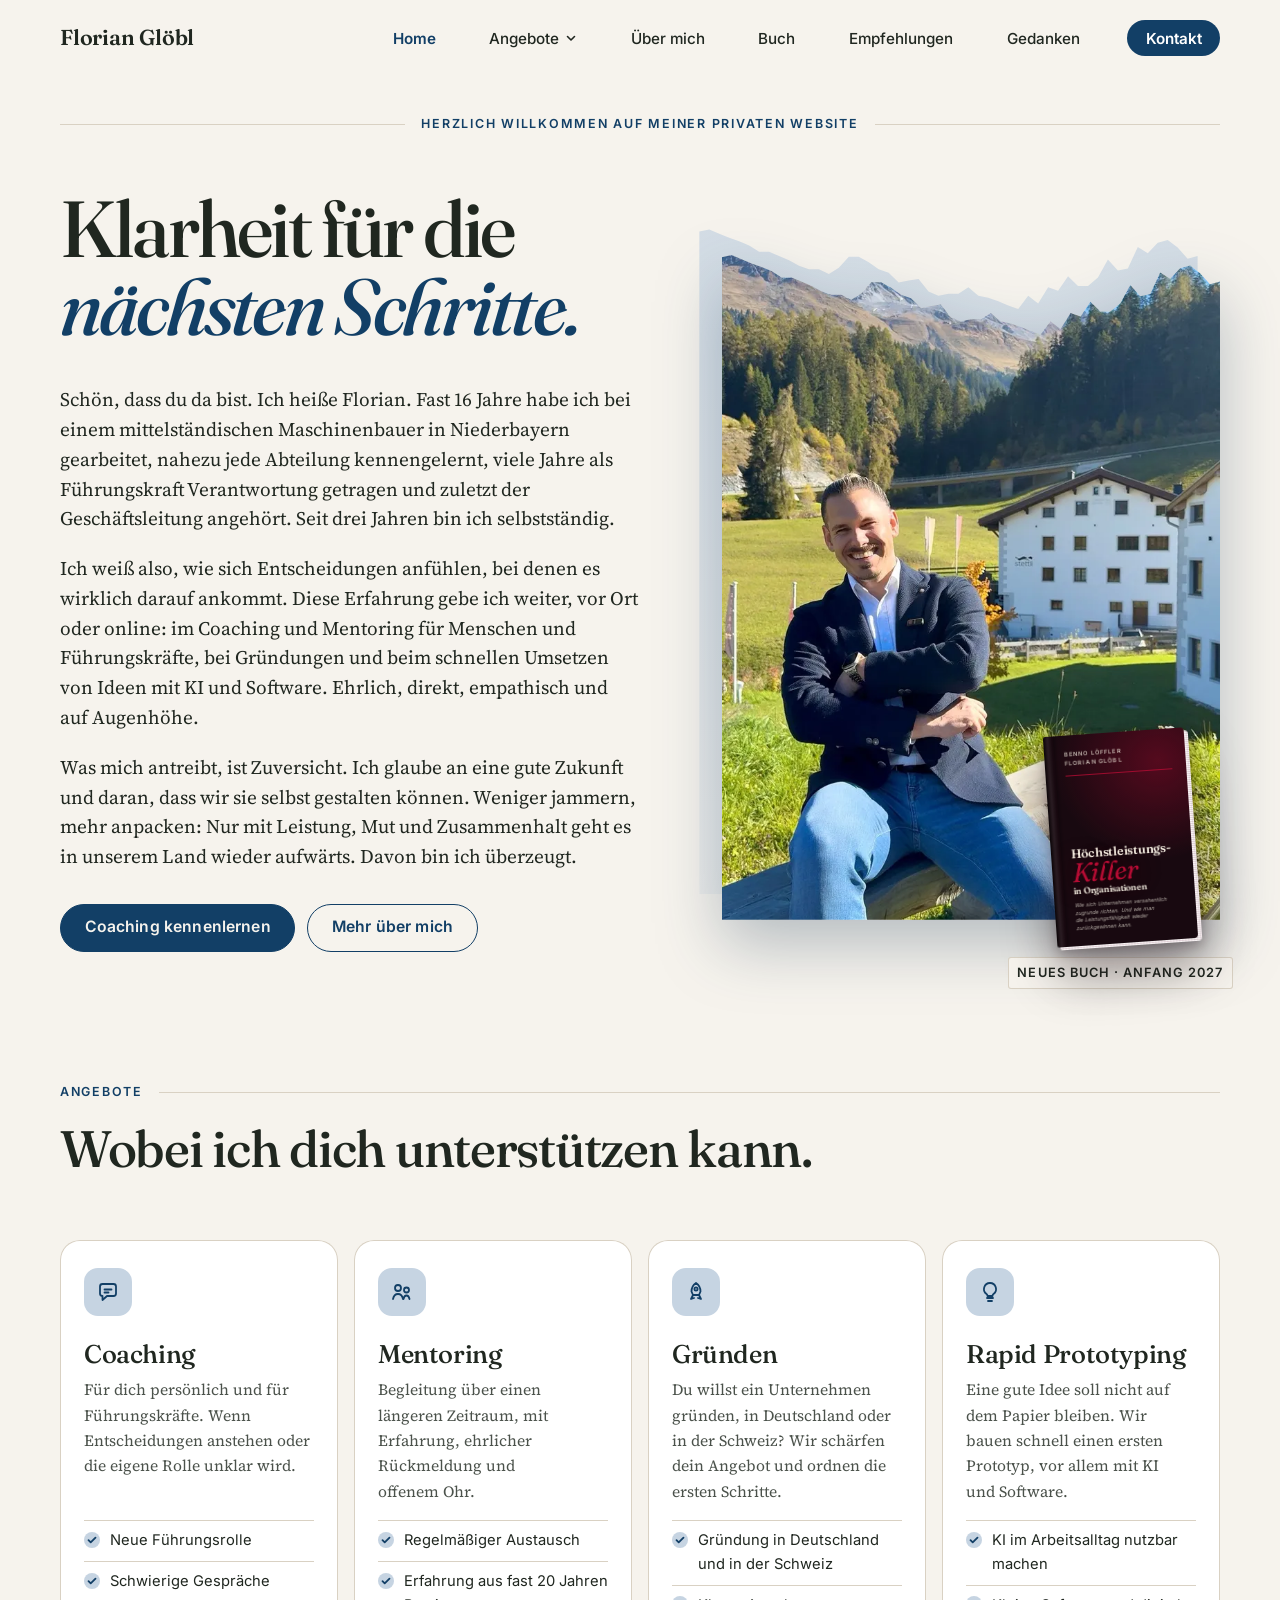
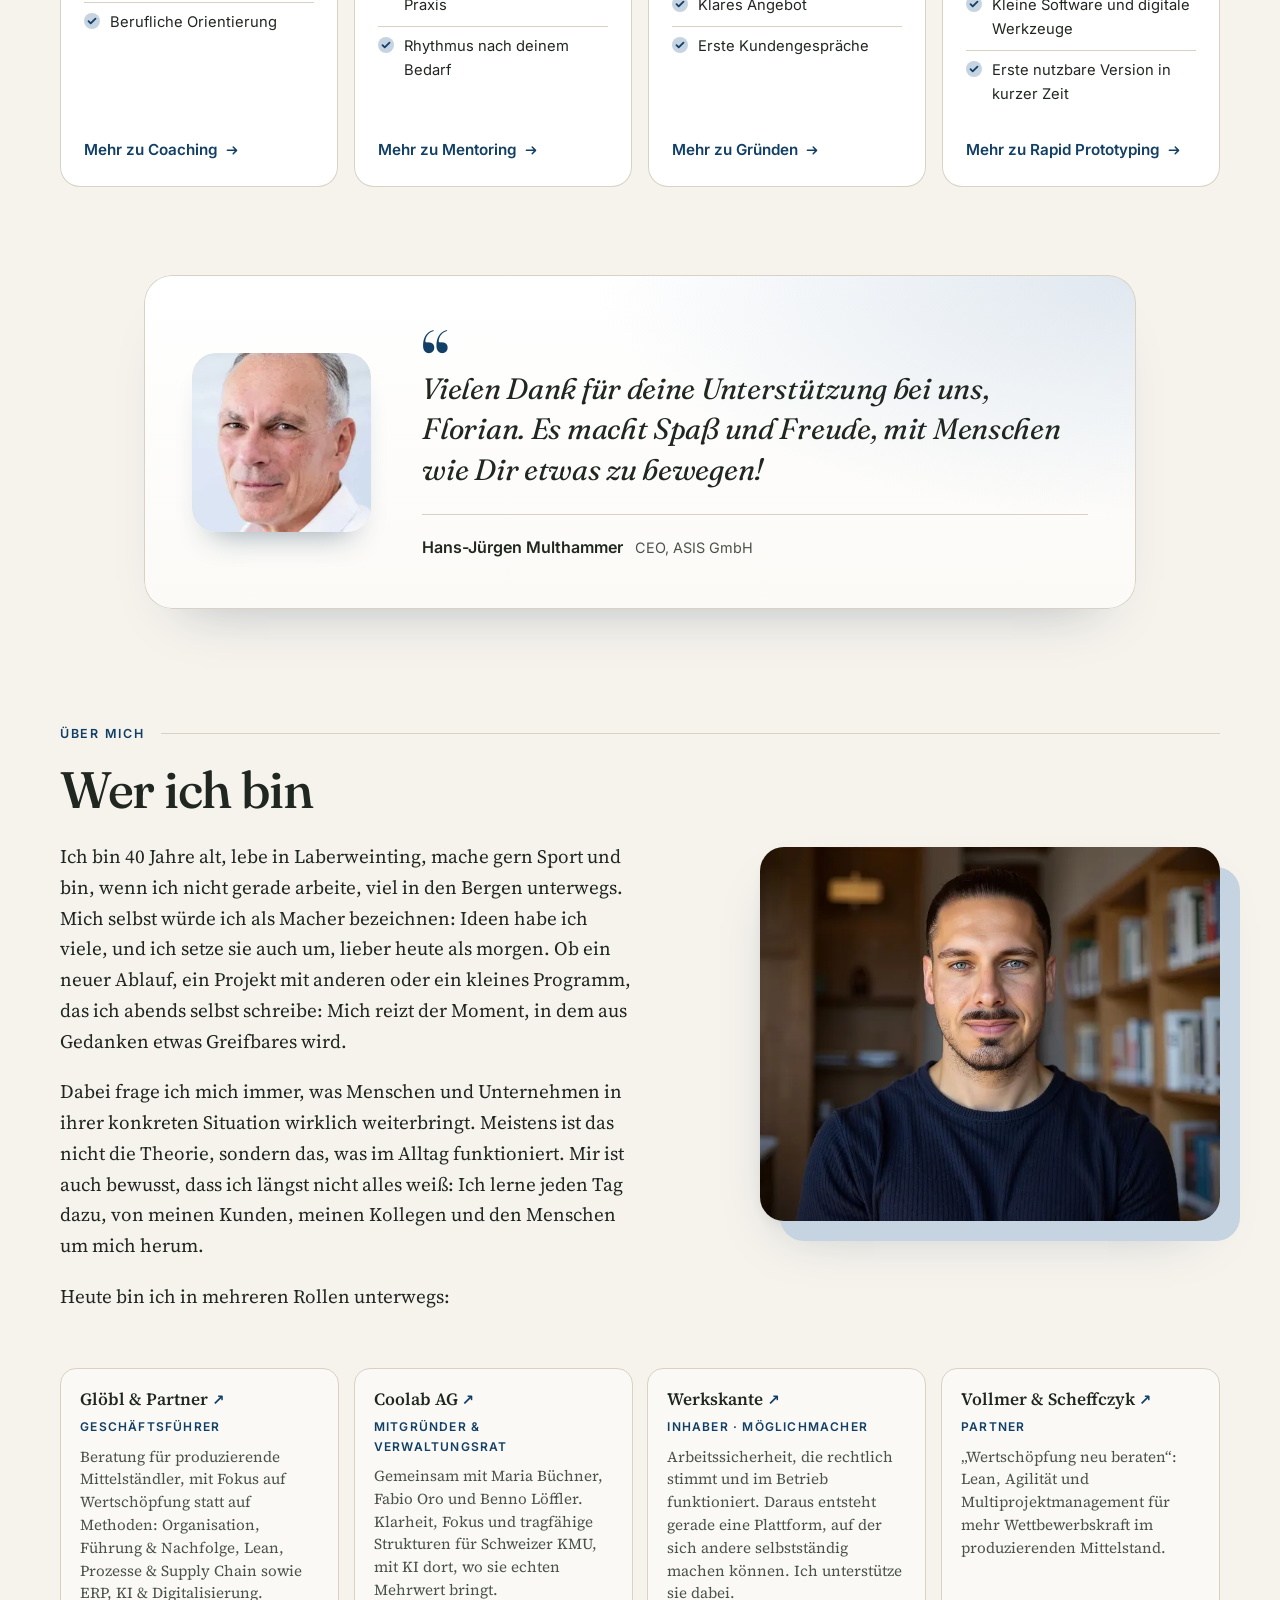
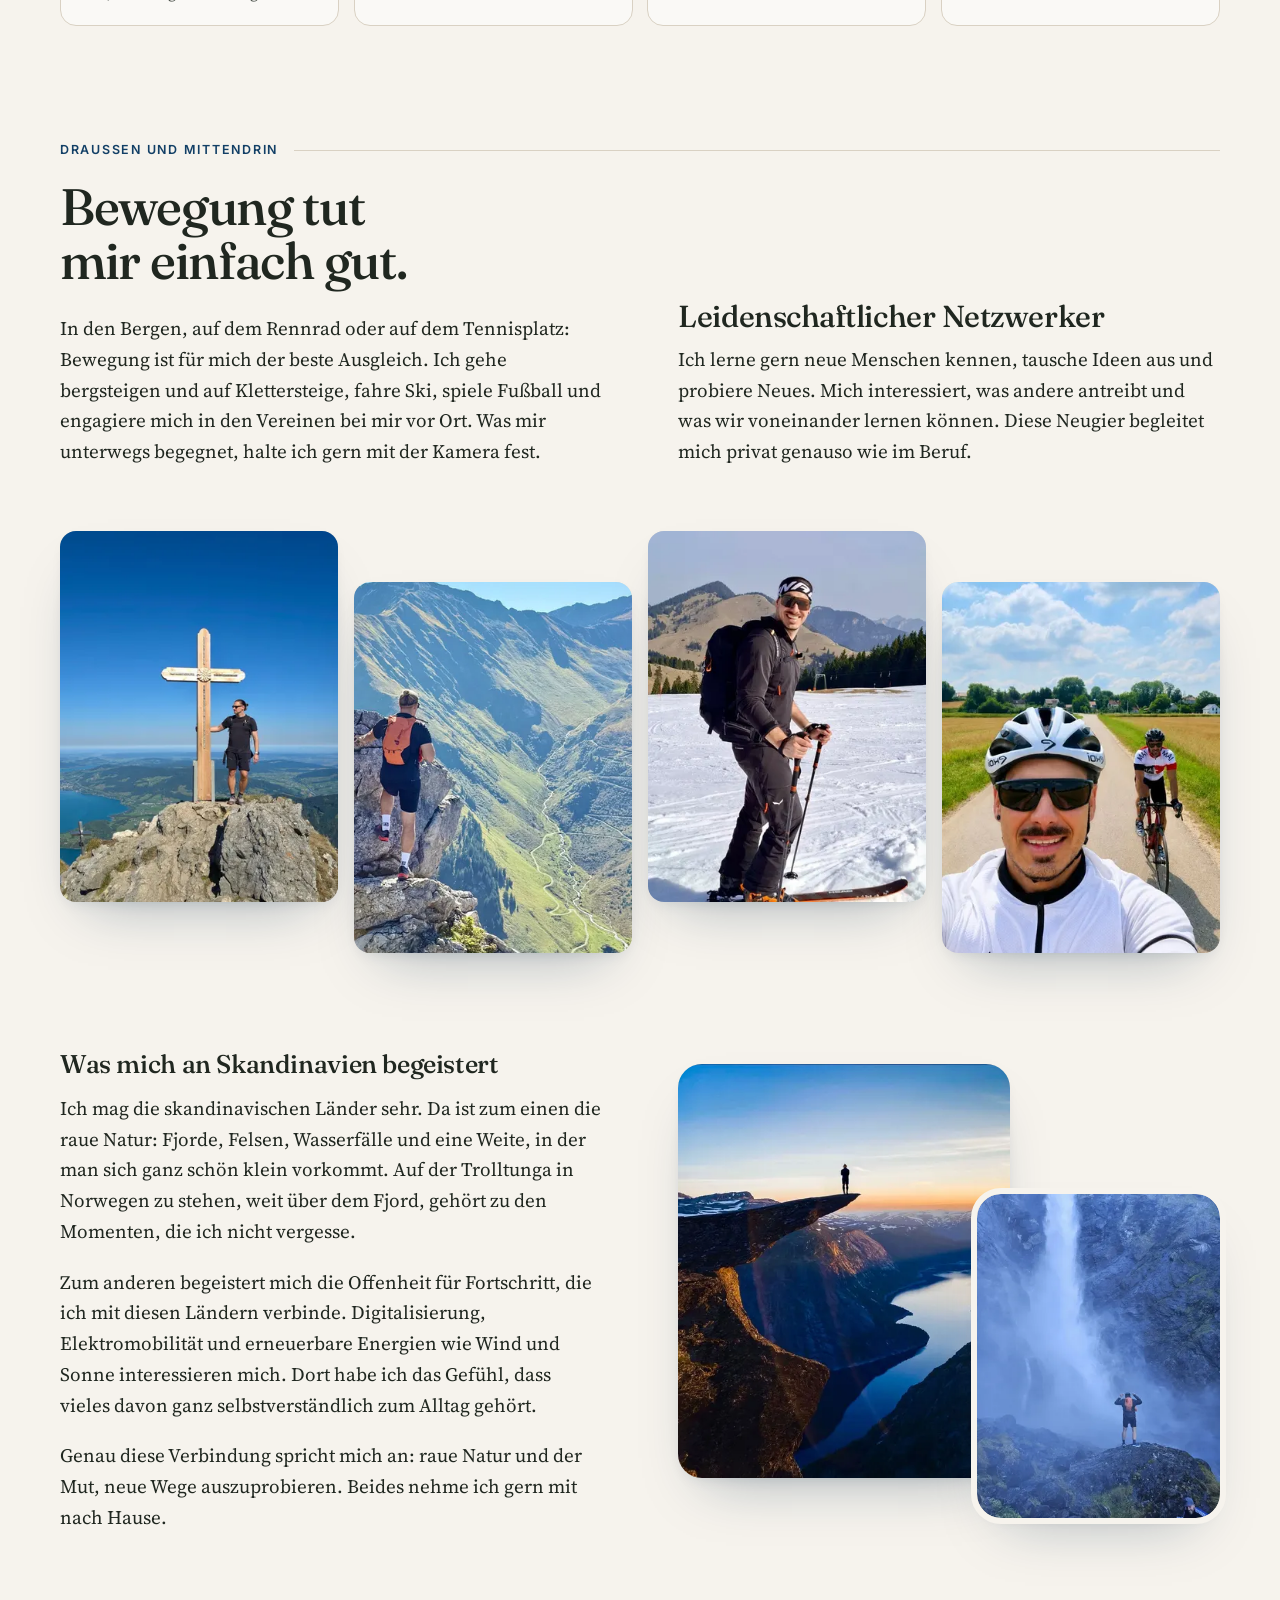
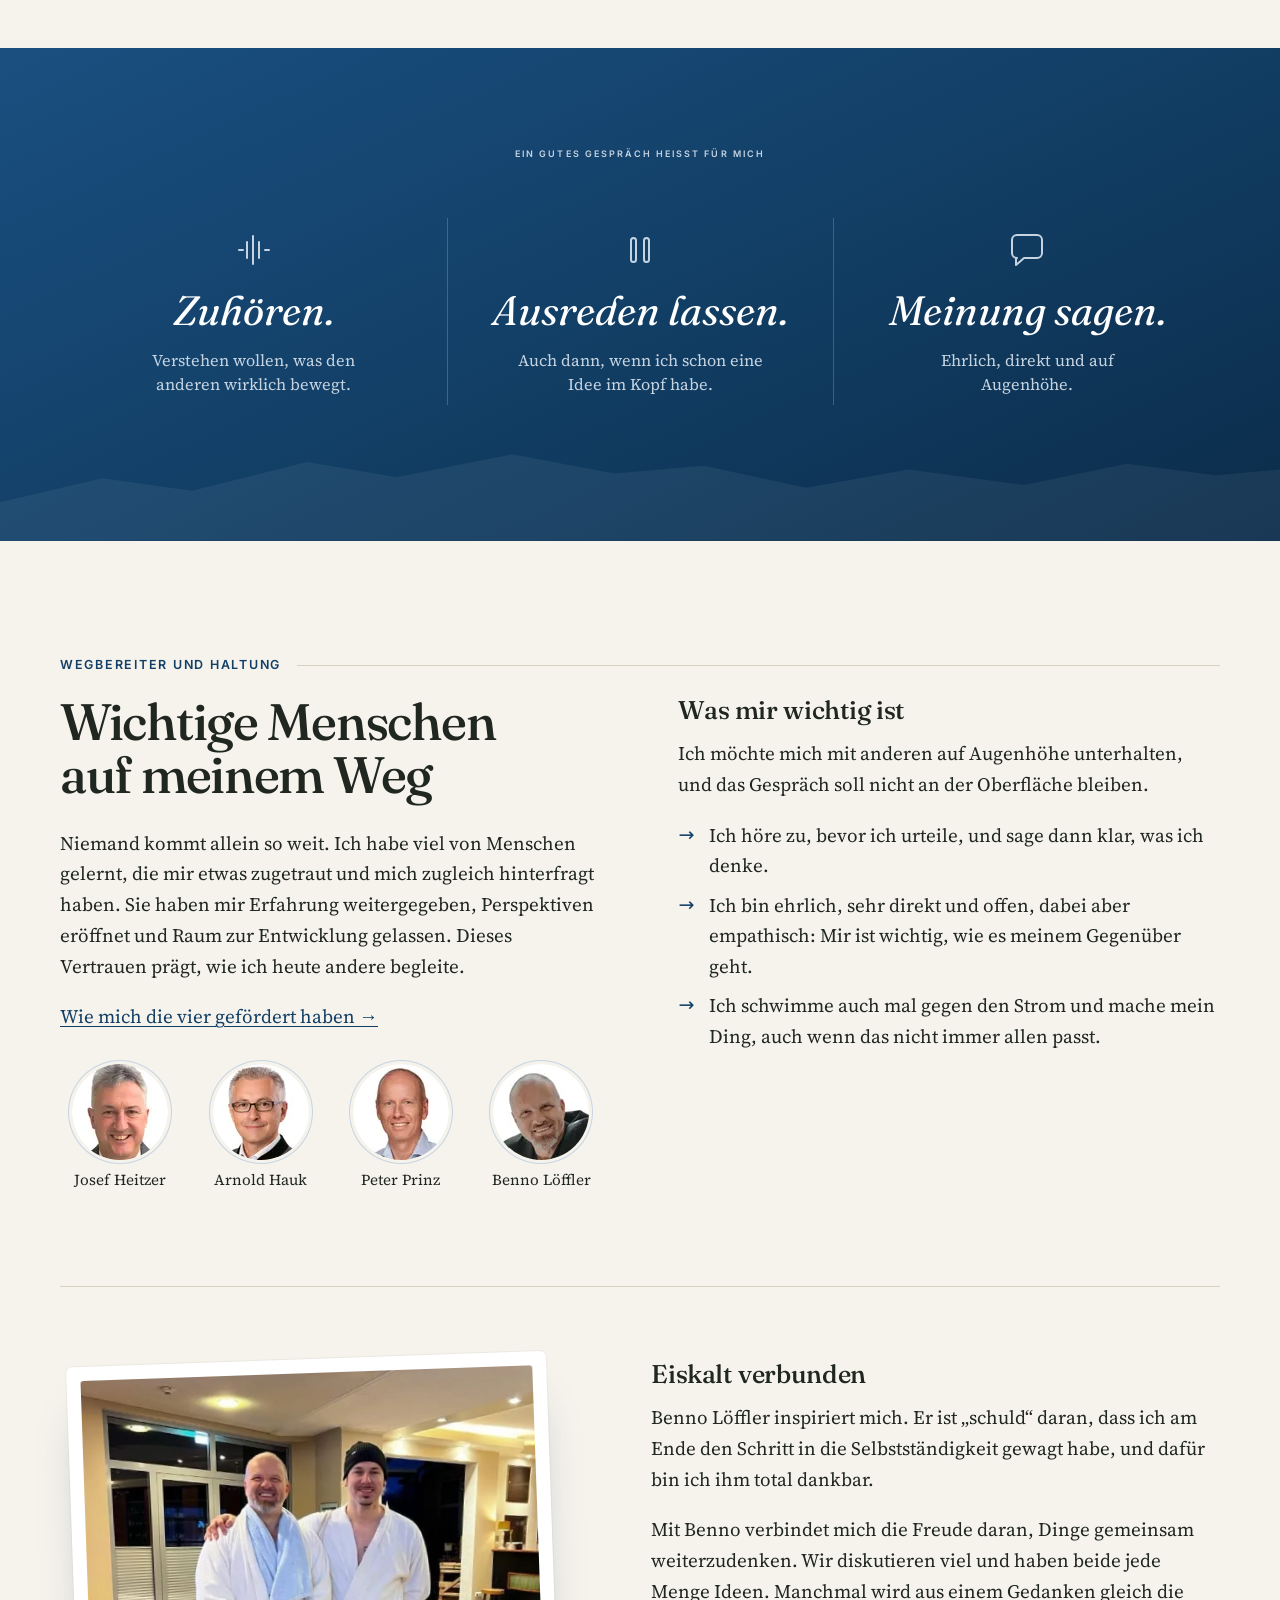
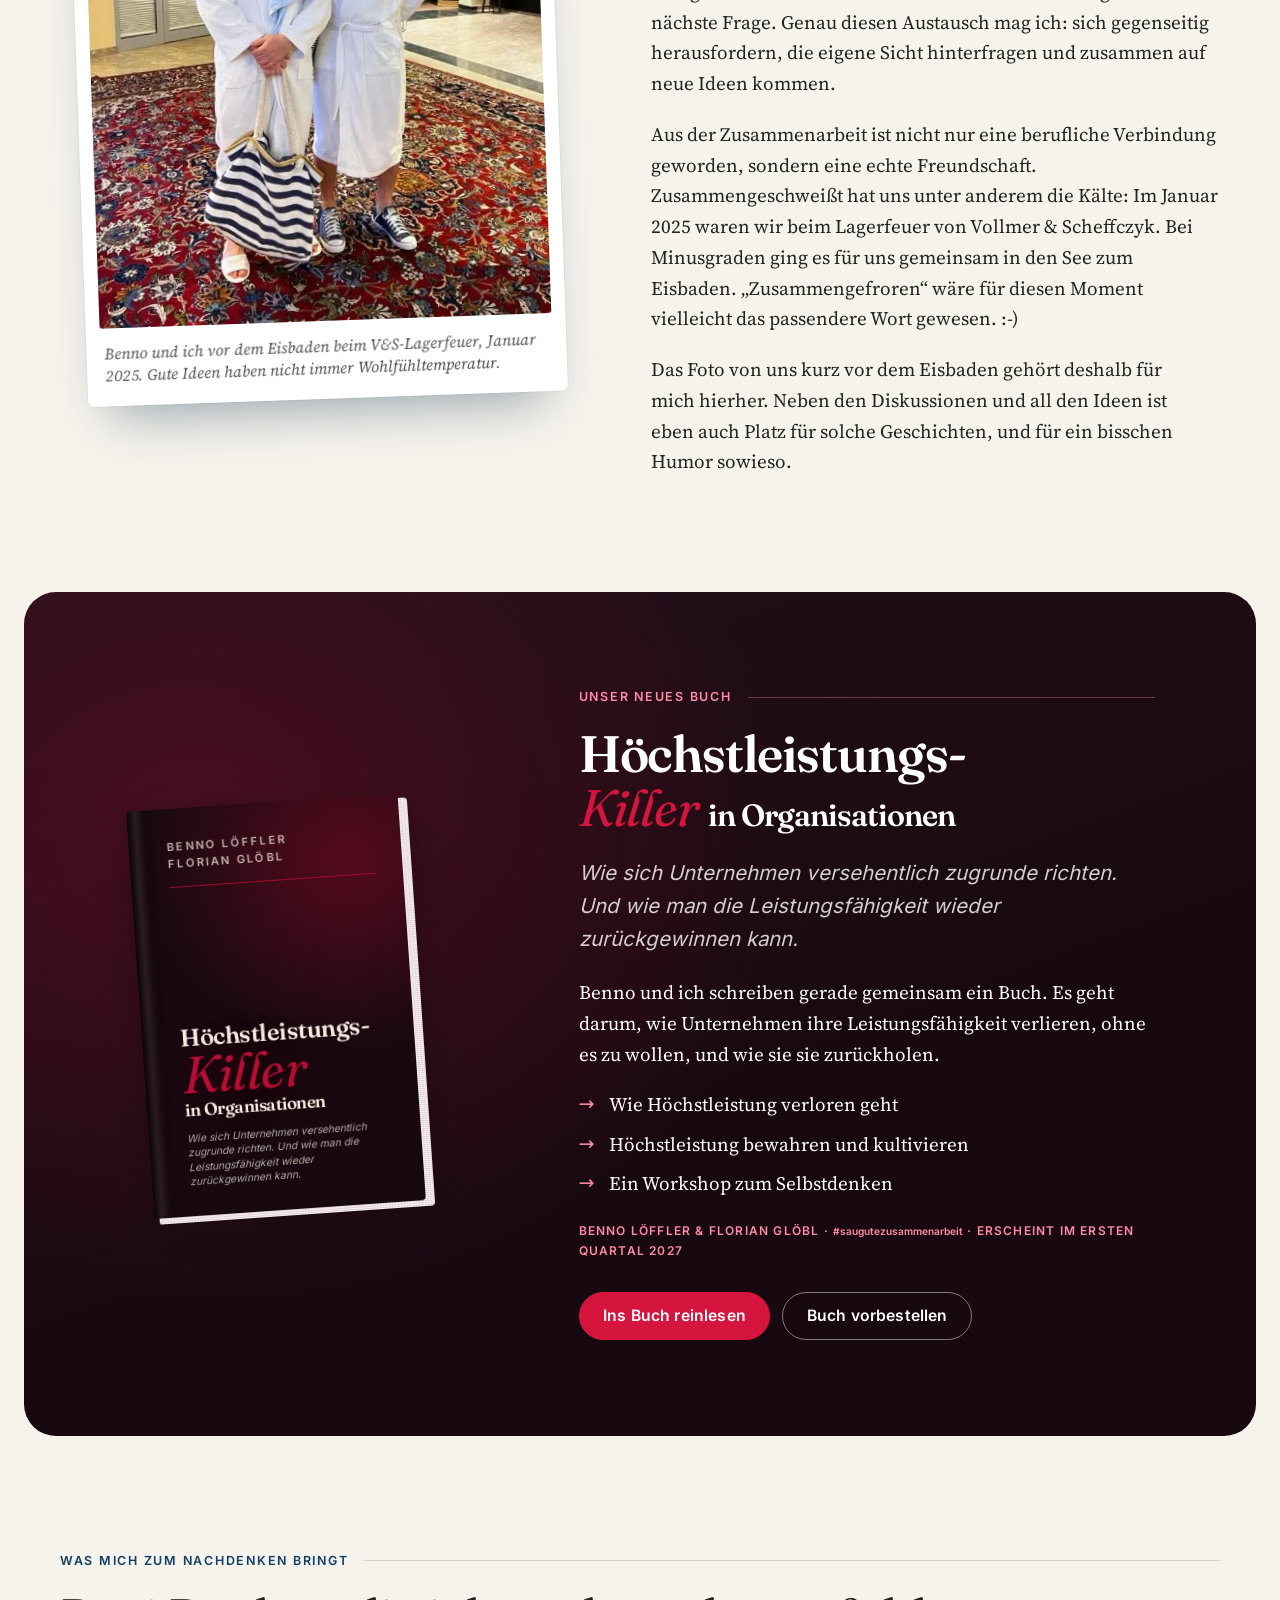
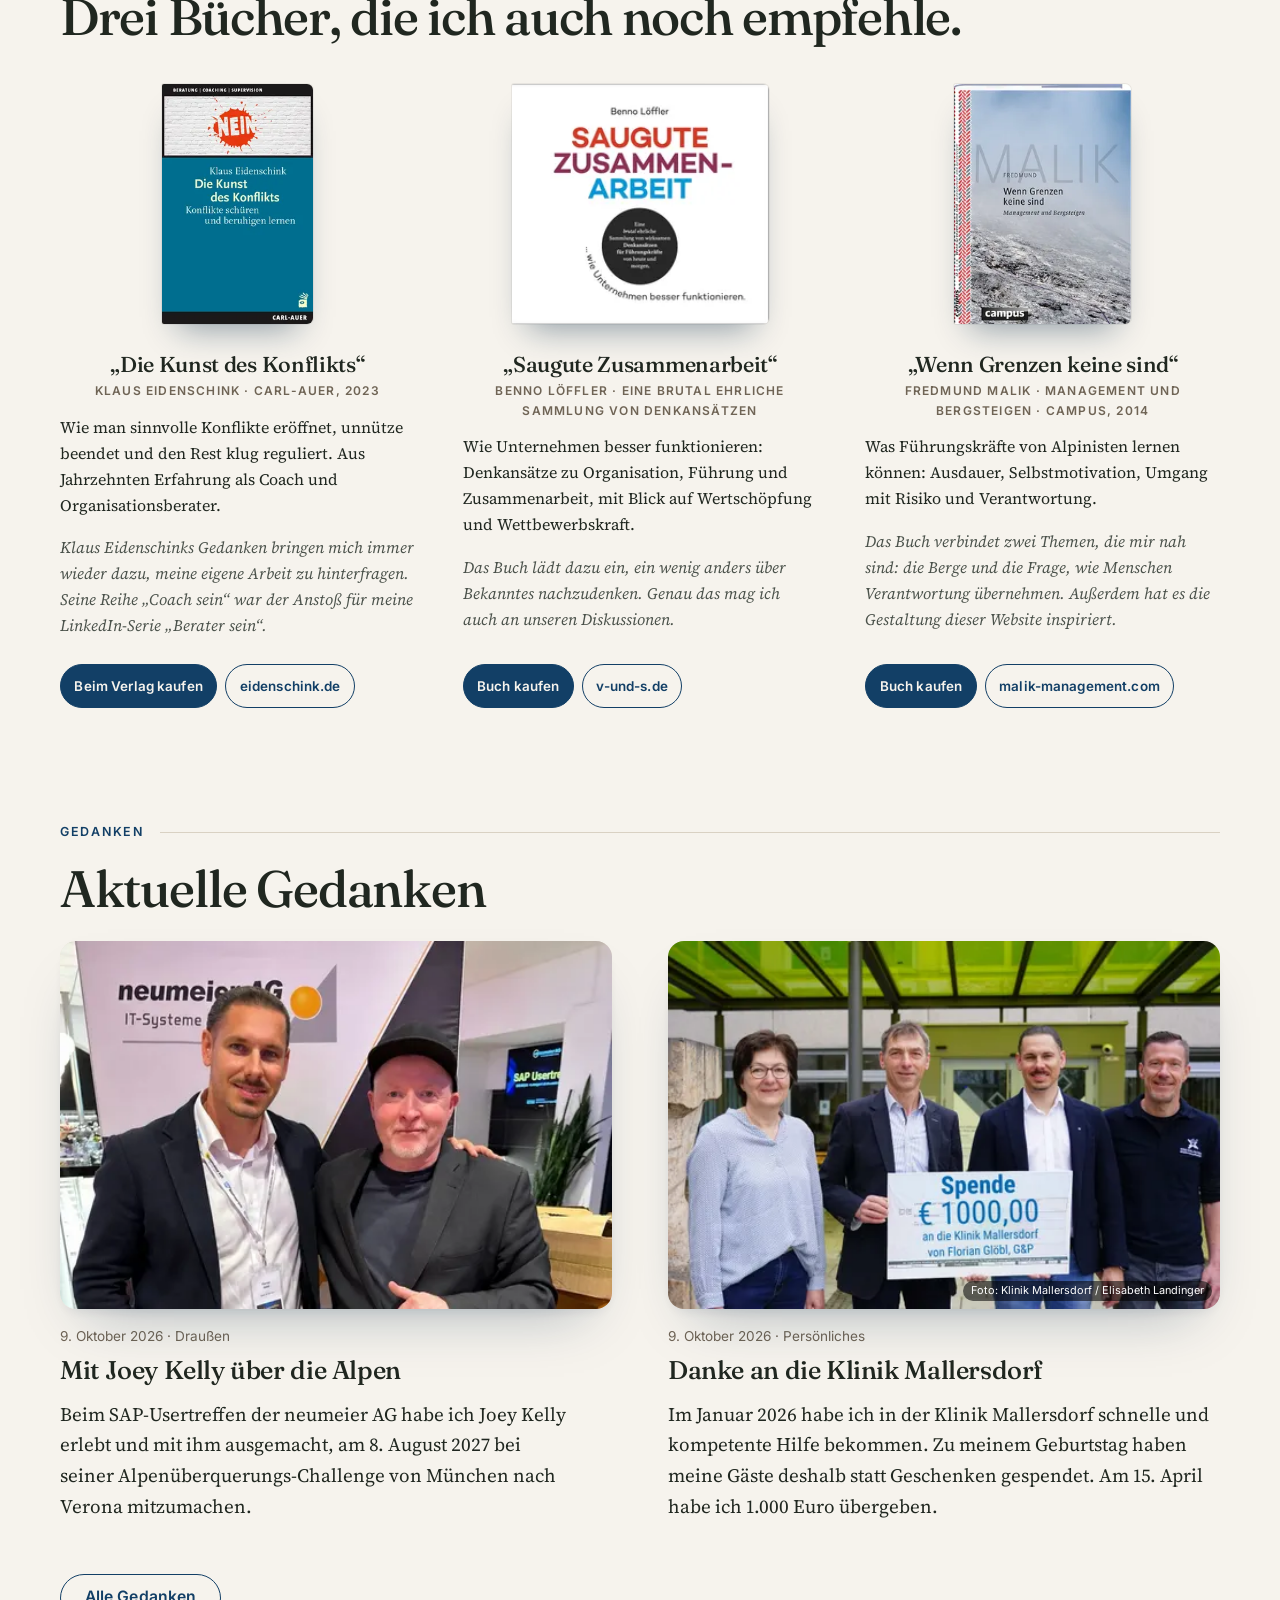
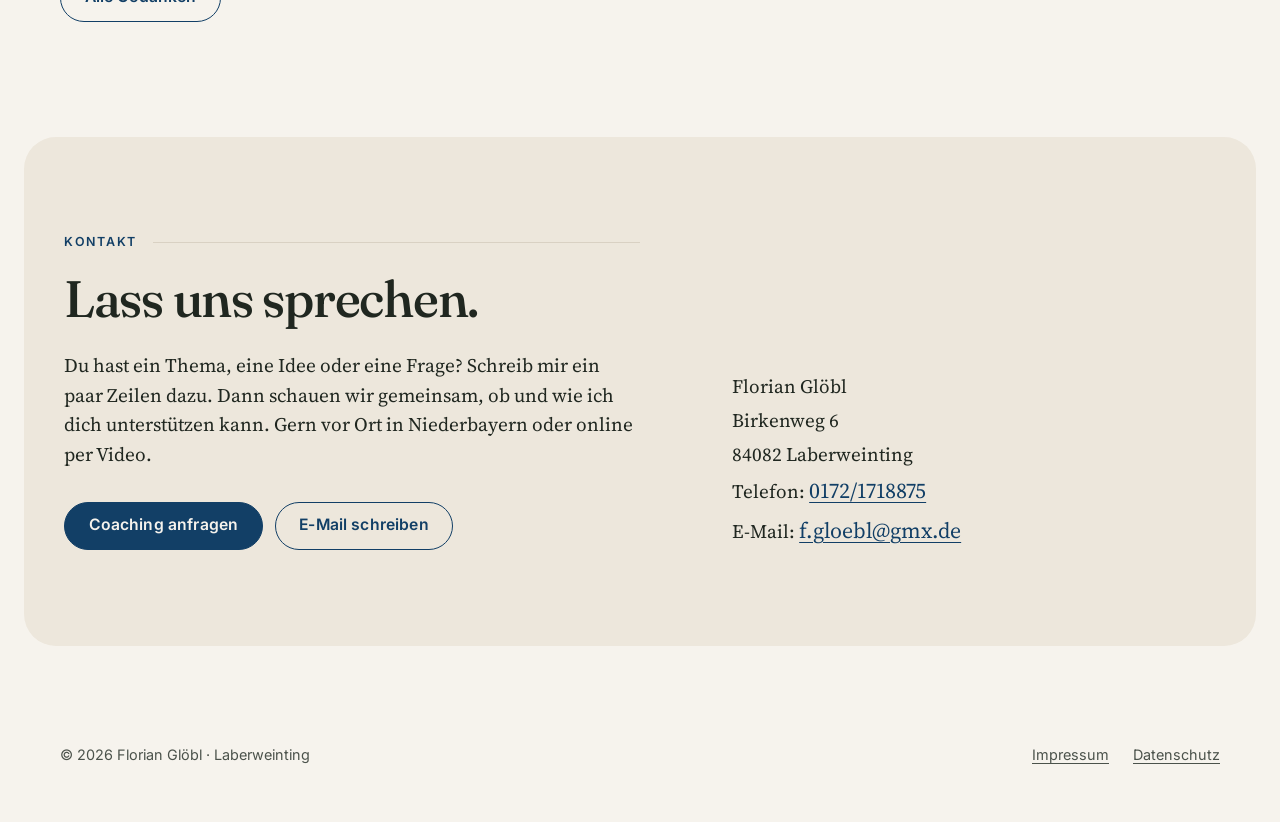
==== index.html @ 4e216b98 "Website-Build 585d695" ====
<!DOCTYPE html><html lang="de"><head><meta charset="utf-8"><meta name="viewport" content="width=device-width, initial-scale=1"><title>Florian Glöbl · Coaching, Mentoring und Gründen in Niederbayern und online</title><meta name="description" content="Coaching und Führungskräftecoaching, Mentoring und Unterstützung beim Gründen, in Niederbayern und online. Florian Glöbl aus Laberweinting: fast 16 Jahre Erfahrung im Mittelstand, ehrlich, direkt und auf Augenhöhe."><link rel="canonical" href="https://floriangloebl.de/"><meta name="robots" content="index, follow"><meta name="theme-color" content="#f6f3ed"><link rel="icon" href="/favicon.svg" type="image/svg+xml"><link rel="sitemap" href="/sitemap-index.xml"><meta property="og:type" content="website"><meta property="og:locale" content="de_DE"><meta property="og:site_name" content="Florian Glöbl"><meta property="og:title" content="Florian Glöbl · Coaching, Mentoring und Gründen in Niederbayern und online"><meta property="og:description" content="Coaching und Führungskräftecoaching, Mentoring und Unterstützung beim Gründen, in Niederbayern und online. Florian Glöbl aus Laberweinting: fast 16 Jahre Erfahrung im Mittelstand, ehrlich, direkt und auf Augenhöhe."><meta property="og:url" content="https://floriangloebl.de/"><meta property="og:image" content="https://floriangloebl.de/og.jpg"><meta property="og:image:alt" content="Florian Glöbl · Coaching, Mentoring und Gründen in Niederbayern und online"><meta name="twitter:card" content="summary_large_image"><meta name="twitter:title" content="Florian Glöbl · Coaching, Mentoring und Gründen in Niederbayern und online"><meta name="twitter:description" content="Coaching und Führungskräftecoaching, Mentoring und Unterstützung beim Gründen, in Niederbayern und online. Florian Glöbl aus Laberweinting: fast 16 Jahre Erfahrung im Mittelstand, ehrlich, direkt und auf Augenhöhe."><meta name="twitter:image" content="https://floriangloebl.de/og.jpg"><meta name="author" content="Florian Glöbl"><script type="application/ld+json">{"@context":"https://schema.org","@graph":[{"@type":"WebSite","@id":"https://floriangloebl.de/#website","url":"https://floriangloebl.de/","name":"Florian Glöbl","inLanguage":"de-DE","publisher":{"@id":"https://floriangloebl.de/#person"}},{"@type":"Person","@id":"https://floriangloebl.de/#person","name":"Florian Glöbl","url":"https://floriangloebl.de/","image":"https://floriangloebl.de/og.jpg","jobTitle":"Coach, Mentor und Berater","description":"Coaching und Führungskräftecoaching, Mentoring und Unterstützung beim Gründen, in Niederbayern und online. Florian Glöbl aus Laberweinting: fast 16 Jahre Erfahrung im Mittelstand, ehrlich, direkt und auf Augenhöhe.","email":"mailto:f.gloebl@gmx.de","address":{"@type":"PostalAddress","addressLocality":"Laberweinting","postalCode":"84082","addressRegion":"Bayern","addressCountry":"DE"},"knowsAbout":["Coaching","Führungskräftecoaching","Mentoring","Gründungsberatung","Organisationsentwicklung","Lean Management","ERP","Supply Chain"],"worksFor":[{"@type":"Organization","name":"Glöbl & Partner","url":"https://www.g-u-p.de/"},{"@type":"Organization","name":"Coolab AG","url":"https://coolab.ch/"},{"@type":"Organization","name":"Werkskante","url":"https://www.werkskante.de/"}],"sameAs":["https://www.linkedin.com/in/florian-gl%C3%B6bl-825a6a19b/","https://www.g-u-p.de/team","https://hoechstleistungskiller.v-und-s.de/"]}]}</script><script>document.documentElement.classList.add('js');</script><link rel="stylesheet" href="/_astro/Base.BvFQ4pBW.css"></head><body><a class="skip-link" href="#inhalt">Zum Inhalt springen</a><header class="site-header"><div class="wrap"><a class="brand" href="/">Florian Glöbl</a><button class="nav-toggle" type="button" aria-expanded="false" aria-controls="hauptmenue"><span class="bars" aria-hidden="true"></span> Menü</button><nav class="nav" id="hauptmenue" aria-label="Hauptmenü"><ul class="nav-list"><li><a href="/" aria-current="page">Home</a></li><li class="nav-drop"><button class="nav-drop__btn" type="button" aria-expanded="false" aria-controls="angebote-menue">Angebote<svg viewBox="0 0 12 12" aria-hidden="true"><path d="M2.5 4.5 6 8l3.5-3.5"></path></svg></button><div class="nav-drop__panel" id="angebote-menue"><ul><li><a href="/coaching/"><span class="nav-drop__icon"><svg viewBox="0 0 24 24" aria-hidden="true"><path d="M4 6.5A2.5 2.5 0 0 1 6.5 4h11A2.5 2.5 0 0 1 20 6.5v7a2.5 2.5 0 0 1-2.5 2.5H11l-4.5 4v-4h0A2.5 2.5 0 0 1 4 13.5z"/><path d="M8.5 9.5h7M8.5 12.5h4"/></svg></span><span><strong>Coaching</strong><small>Für dich und für Führungskräfte</small></span></a></li><li><a href="/mentoring/"><span class="nav-drop__icon"><svg viewBox="0 0 24 24" aria-hidden="true"><circle cx="8" cy="8" r="3"/><circle cx="16.5" cy="10" r="2.5"/><path d="M3 19c.6-3 2.6-5 5-5s4.4 2 5 5M13.5 19c.4-2 1.6-3.5 3-3.5s2.6 1.5 3 3.5"/></svg></span><span><strong>Mentoring</strong><small>Begleitung über längere Zeit</small></span></a></li><li><a href="/gruenden/"><span class="nav-drop__icon"><svg viewBox="0 0 24 24" aria-hidden="true"><path d="M12 3c3 2 4.5 5 4.5 8.5L15 15H9l-1.5-3.5C7.5 8 9 5 12 3z"/><circle cx="12" cy="9" r="1.6"/><path d="M9 15l-2 4 3-1M15 15l2 4-3-1"/></svg></span><span><strong>Gründen</strong><small>In Deutschland und der Schweiz</small></span></a></li><li><a href="/rapid-prototyping/"><span class="nav-drop__icon"><svg viewBox="0 0 24 24" aria-hidden="true"><path d="M9 18h6M10 21h4"/><path d="M12 3a6 6 0 0 0-3.5 10.9c.6.5 1 1.2 1 2.1h5c0-.9.4-1.6 1-2.1A6 6 0 0 0 12 3z"/></svg></span><span><strong>Rapid Prototyping</strong><small>Schnell zum Prototyp mit KI</small></span></a></li></ul></div></li><li><a href="/#ueber-mich">Über mich</a></li><li><a href="/#buch">Buch</a></li><li><a href="/#nachdenken">Empfehlungen</a></li><li><a href="/gedanken/">Gedanken</a></li><li class="nav-cta-item"><a class="nav-cta" href="/#kontakt">Kontakt</a></li></ul></nav></div></header><main id="inhalt"><section class="hero" aria-labelledby="hallo"><div class="wrap"><p class="kicker hero-welcome">Herzlich willkommen auf meiner privaten Website</p><div><h1 id="hallo">Klarheit für die <em>nächsten Schritte.</em></h1><p class="lead">Schön, dass du da bist. Ich heiße Florian. Fast 16 Jahre habe ich bei einem mittelständischen Maschinenbauer in Niederbayern gearbeitet, nahezu jede Abteilung kennengelernt, viele Jahre als Führungskraft Verantwortung getragen und zuletzt der Geschäftsleitung angehört. Seit drei Jahren bin ich selbstständig.</p><p class="lead">Ich weiß also, wie sich Entscheidungen anfühlen, bei denen es wirklich darauf ankommt. Diese Erfahrung gebe ich weiter, vor Ort oder online: im Coaching und Mentoring für Menschen und Führungskräfte, bei Gründungen und beim schnellen Umsetzen von Ideen mit KI und Software. Ehrlich, direkt, empathisch und auf Augenhöhe.</p><p class="lead">Was mich antreibt, ist Zuversicht. Ich glaube an eine gute Zukunft und daran, dass wir sie selbst gestalten können. Weniger jammern, mehr anpacken: Nur mit Leistung, Mut und Zusammenhalt geht es in unserem Land wieder aufwärts. Davon bin ich überzeugt.</p><div class="actions"><a class="btn btn--primary" href="#coaching">Coaching kennenlernen</a><a class="btn btn--ghost" href="#ueber-mich">Mehr über mich</a></div></div><div class="hero__media"><figure class="photo"><picture><source srcset="/_astro/hero-berge.CXlVQoIy_2101aE.webp 480w, /_astro/hero-berge.CXlVQoIy_1P2aqX.webp 720w, /_astro/hero-berge.CXlVQoIy_Z1m7oJ5.webp 960w" type="image/webp" sizes="(max-width: 760px) 100vw, 46vw"><img src="/_astro/hero-berge.CXlVQoIy_ZzcgtO.jpg" srcset="/_astro/hero-berge.CXlVQoIy_20Nk8y.jpg 480w, /_astro/hero-berge.CXlVQoIy_1J5NmU.jpg 720w, /_astro/hero-berge.CXlVQoIy_Z1s3KN8.jpg 960w" alt="Florian Glöbl sitzt lachend auf einer Holzbank auf einer Bergwiese, dahinter ein weißes Haus, Nadelwald und Berggipfel." sizes="(max-width: 760px) 100vw, 46vw" loading="eager" fetchpriority="high" decoding="sync" style="object-position: 50% 40%" width="1206" height="1688"></picture></figure><a class="hero-book" href="https://hoechstleistungskiller.v-und-s.de/" rel="noopener" aria-label="Zur Website des Buchs Höchstleistungs-Killer"><div class="book" aria-hidden="true"><div class="book__cover"><p class="book__authors">Benno Löffler<br>Florian Glöbl</p><p class="book__title">Höchstleistungs-<em>Killer</em><span>in Organisationen</span></p><p class="book__sub">Wie sich Unternehmen versehentlich zugrunde richten. Und wie man die Leistungsfähigkeit wieder zurückgewinnen kann.</p></div></div><span class="hero-book__label">Neues Buch · Anfang 2027</span></a></div></div></section><section class="section" id="coaching" aria-labelledby="angebote"><div class="wrap"><p class="kicker">Angebote</p><div class="offers-intro" data-reveal><h2 id="angebote">Wobei ich dich unterstützen kann.</h2></div><div class="offer-cards offer-cards--v2"><article class="offer-card" data-reveal><span class="offer-icon"><svg viewBox="0 0 24 24" aria-hidden="true"><path d="M4 6.5A2.5 2.5 0 0 1 6.5 4h11A2.5 2.5 0 0 1 20 6.5v7a2.5 2.5 0 0 1-2.5 2.5H11l-4.5 4v-4h0A2.5 2.5 0 0 1 4 13.5z"/><path d="M8.5 9.5h7M8.5 12.5h4"/></svg></span><h3>Coaching</h3><p>Für dich persönlich und für Führungskräfte. Wenn Entscheidungen anstehen oder die eigene Rolle unklar wird.</p><ul><li>Neue Führungsrolle</li><li>Schwierige Gespräche</li><li>Berufliche Orientierung</li></ul><a class="offer-link" href="/coaching/">Mehr zu Coaching <svg viewBox="0 0 20 20" aria-hidden="true"><path d="M4 10h11m-4-4 4 4-4 4"></path></svg></a></article><article class="offer-card" data-reveal><span class="offer-icon"><svg viewBox="0 0 24 24" aria-hidden="true"><circle cx="8" cy="8" r="3"/><circle cx="16.5" cy="10" r="2.5"/><path d="M3 19c.6-3 2.6-5 5-5s4.4 2 5 5M13.5 19c.4-2 1.6-3.5 3-3.5s2.6 1.5 3 3.5"/></svg></span><h3>Mentoring</h3><p>Begleitung über einen längeren Zeitraum, mit Erfahrung, ehrlicher Rückmeldung und offenem Ohr.</p><ul><li>Regelmäßiger Austausch</li><li>Erfahrung aus fast 20 Jahren Praxis</li><li>Rhythmus nach deinem Bedarf</li></ul><a class="offer-link" href="/mentoring/">Mehr zu Mentoring <svg viewBox="0 0 20 20" aria-hidden="true"><path d="M4 10h11m-4-4 4 4-4 4"></path></svg></a></article><article class="offer-card" id="weitere-angebote" data-reveal><span class="offer-icon"><svg viewBox="0 0 24 24" aria-hidden="true"><path d="M12 3c3 2 4.5 5 4.5 8.5L15 15H9l-1.5-3.5C7.5 8 9 5 12 3z"/><circle cx="12" cy="9" r="1.6"/><path d="M9 15l-2 4 3-1M15 15l2 4-3-1"/></svg></span><h3>Gründen</h3><p>Du willst ein Unternehmen gründen, in Deutschland oder in der Schweiz? Wir schärfen dein Angebot und ordnen die ersten Schritte.</p><ul><li>Gründung in Deutschland und in der Schweiz</li><li>Klares Angebot</li><li>Erste Kundengespräche</li></ul><a class="offer-link" href="/gruenden/">Mehr zu Gründen <svg viewBox="0 0 20 20" aria-hidden="true"><path d="M4 10h11m-4-4 4 4-4 4"></path></svg></a></article><article class="offer-card" data-reveal><span class="offer-icon"><svg viewBox="0 0 24 24" aria-hidden="true"><path d="M9 18h6M10 21h4"/><path d="M12 3a6 6 0 0 0-3.5 10.9c.6.5 1 1.2 1 2.1h5c0-.9.4-1.6 1-2.1A6 6 0 0 0 12 3z"/></svg></span><h3>Rapid Prototyping</h3><p>Eine gute Idee soll nicht auf dem Papier bleiben. Wir bauen schnell einen ersten Prototyp, vor allem mit KI und Software.</p><ul><li>KI im Arbeitsalltag nutzbar machen</li><li>Kleine Software und digitale Werkzeuge</li><li>Erste nutzbare Version in kurzer Zeit</li></ul><a class="offer-link" href="/rapid-prototyping/">Mehr zu Rapid Prototyping <svg viewBox="0 0 20 20" aria-hidden="true"><path d="M4 10h11m-4-4 4 4-4 4"></path></svg></a></article></div><figure class="testimonial" data-reveal><figure class="photo testimonial__avatar"><picture><source srcset="/_astro/kunde-multhammer.BR6jZ4Md_Z1G5JLD.webp 160w, /_astro/kunde-multhammer.BR6jZ4Md_qW8ER.webp 240w, /_astro/kunde-multhammer.BR6jZ4Md_Zn9df3.webp 400w" type="image/webp" sizes="(max-width: 700px) 120px, 200px"><img src="/_astro/kunde-multhammer.BR6jZ4Md_Z26Rz8A.jpg" srcset="/_astro/kunde-multhammer.BR6jZ4Md_Pq56M.jpg 160w, /_astro/kunde-multhammer.BR6jZ4Md_Z26IafD.jpg 240w, /_astro/kunde-multhammer.BR6jZ4Md_29mBDn.jpg 400w" alt="Porträt von Hans-Jürgen Multhammer" sizes="(max-width: 700px) 120px, 200px" loading="lazy" fetchpriority="auto" decoding="async" style="object-position: 50% 40%" width="640" height="640"></picture></figure><div><span class="testimonial__mark" aria-hidden="true">“</span><blockquote><p>Vielen Dank für deine Unterstützung bei uns, Florian. Es macht Spaß und Freude, mit Menschen wie Dir etwas zu bewegen!</p></blockquote><figcaption><strong>Hans-Jürgen Multhammer</strong><span>CEO, ASIS GmbH</span></figcaption></div></figure></div></section><section class="section" id="ueber-mich" aria-labelledby="mein-weg"><div class="wrap"><p class="kicker">Über mich</p><h2 id="mein-weg" class="section-title">Wer ich bin</h2><div class="split"><div class="prose"><p>Ich bin 40 Jahre alt, lebe in Laberweinting, mache gern Sport und bin, wenn ich nicht gerade arbeite, viel in den Bergen unterwegs. Mich selbst würde ich als Macher bezeichnen: Ideen habe ich viele, und ich setze sie auch um, lieber heute als morgen. Ob ein neuer Ablauf, ein Projekt mit anderen oder ein kleines Programm, das ich abends selbst schreibe: Mich reizt der Moment, in dem aus Gedanken etwas Greifbares wird.</p><p>Dabei frage ich mich immer, was Menschen und Unternehmen in ihrer konkreten Situation wirklich weiterbringt. Meistens ist das nicht die Theorie, sondern das, was im Alltag funktioniert. Mir ist auch bewusst, dass ich längst nicht alles weiß: Ich lerne jeden Tag dazu, von meinen Kunden, meinen Kollegen und den Menschen um mich herum.</p><p>Heute bin ich in mehreren Rollen unterwegs:</p></div><figure class="photo"><picture><source srcset="/_astro/portrait.D3eM0Hh1_Z1LIGq0.webp 480w, /_astro/portrait.D3eM0Hh1_ZUmsIR.webp 720w, /_astro/portrait.D3eM0Hh1_WDJdz.webp 960w, /_astro/portrait.D3eM0Hh1_m93Ye.webp 1280w, /_astro/portrait.D3eM0Hh1_Z12oahD.webp 1600w" type="image/webp" sizes="(max-width: 760px) 100vw, 40vw"><img src="/_astro/portrait.D3eM0Hh1_Zn2MUf.jpg" srcset="/_astro/portrait.D3eM0Hh1_29Jnsc.jpg 480w, /_astro/portrait.D3eM0Hh1_Z245wEB.jpg 720w, /_astro/portrait.D3eM0Hh1_Zb4jHa.jpg 960w, /_astro/portrait.D3eM0Hh1_lWmW8.jpg 1280w, /_astro/portrait.D3eM0Hh1_Z12zQjJ.jpg 1600w" alt="Portrait von Florian Glöbl in dunklem Pullover vor einem Bücherregal." sizes="(max-width: 760px) 100vw, 40vw" loading="lazy" fetchpriority="auto" decoding="async" style="object-position: 45% 30%" width="2048" height="1664"></picture></figure></div><ul class="roles roles--wide"><li><a href="https://www.g-u-p.de/" rel="noopener">Glöbl &amp; Partner</a><em>Geschäftsführer</em><span>Beratung für produzierende Mittelständler, mit Fokus auf Wertschöpfung statt auf Methoden: Organisation, Führung &amp; Nachfolge, Lean, Prozesse &amp; Supply Chain sowie ERP, KI &amp; Digitalisierung.</span></li><li><a href="https://coolab.ch/" rel="noopener">Coolab AG</a><em>Mitgründer &amp; Verwaltungsrat</em><span>Gemeinsam mit Maria Büchner, Fabio Oro und Benno Löffler. Klarheit, Fokus und tragfähige Strukturen für Schweizer KMU, mit KI dort, wo sie echten Mehrwert bringt.</span></li><li><a href="https://www.werkskante.de/" rel="noopener">Werkskante</a><em>Inhaber · Möglichmacher</em><span>Arbeitssicherheit, die rechtlich stimmt und im Betrieb funktioniert. Daraus entsteht gerade eine Plattform, auf der sich andere selbstständig machen können. Ich unterstütze sie dabei.</span></li><li><a href="https://v-und-s.de/" rel="noopener">Vollmer &amp; Scheffczyk</a><em>Partner</em><span>„Wertschöpfung neu beraten“: Lean, Agilität und Multiprojektmanagement für mehr Wettbewerbskraft im produzierenden Mittelstand.</span></li></ul></div></section><section class="section" id="draussen" aria-labelledby="draussen-titel"><div class="wrap"><p class="kicker">Draußen und mittendrin</p><div class="columns"><div class="prose"><h2 id="draussen-titel">Bewegung tut mir einfach gut.</h2><p>In den Bergen, auf dem Rennrad oder auf dem Tennisplatz: Bewegung ist für mich der beste Ausgleich. Ich gehe bergsteigen und auf Klettersteige, fahre Ski, spiele Fußball und engagiere mich in den Vereinen bei mir vor Ort. Was mir unterwegs begegnet, halte ich gern mit der Kamera fest.</p></div><div class="prose"><h3 class="draussen-sub">Leidenschaftlicher Netzwerker</h3><p>Ich lerne gern neue Menschen kennen, tausche Ideen aus und probiere Neues. Mich interessiert, was andere antreibt und was wir voneinander lernen können. Diese Neugier begleitet mich privat genauso wie im Beruf.</p></div></div><div class="strip" data-reveal><figure class="photo"><picture><source srcset="/_astro/draussen-gipfelkreuz.JC9qDXus_BeGRC.webp 360w, /_astro/draussen-gipfelkreuz.JC9qDXus_Z2kPAOl.webp 560w, /_astro/draussen-gipfelkreuz.JC9qDXus_Z24bdOf.webp 720w" type="image/webp" sizes="(max-width: 760px) 50vw, 280px"><img src="/_astro/draussen-gipfelkreuz.JC9qDXus_ZQpcSt.jpg" srcset="/_astro/draussen-gipfelkreuz.JC9qDXus_Z2oPV9u.jpg 360w, /_astro/draussen-gipfelkreuz.JC9qDXus_ZgJ62w.jpg 560w, /_astro/draussen-gipfelkreuz.JC9qDXus_Z4I2q.jpg 720w" alt="Florian Glöbl steht neben einem hölzernen Gipfelkreuz auf einem Felsgipfel, darunter ein See und weites Hügelland." sizes="(max-width: 760px) 50vw, 280px" loading="lazy" fetchpriority="auto" decoding="async" style="object-position: 50% 45%" width="1280" height="1707"></picture></figure><figure class="photo"><picture><source srcset="/_astro/draussen-grat.BJ11eVS0_2igeU7.webp 360w, /_astro/draussen-grat.BJ11eVS0_SArKI.webp 560w, /_astro/draussen-grat.BJ11eVS0_KlAbu.webp 720w" type="image/webp" sizes="(max-width: 760px) 50vw, 280px"><img src="/_astro/draussen-grat.BJ11eVS0_ZQwWDo.jpg" srcset="/_astro/draussen-grat.BJ11eVS0_facQF.jpg 360w, /_astro/draussen-grat.BJ11eVS0_Z19uzhI.jpg 560w, /_astro/draussen-grat.BJ11eVS0_Z1MjHJ1.jpg 720w" alt="Ein Wanderer mit orangem Rucksack steht auf einem Felsen über einem tiefen grünen Bergtal." sizes="(max-width: 760px) 50vw, 280px" loading="lazy" fetchpriority="auto" decoding="async" style="object-position: 35% 40%" width="1280" height="2276"></picture></figure><figure class="photo"><picture><source srcset="/_astro/draussen-skitour.C2yjV9qk_1xgJuE.webp 360w, /_astro/draussen-skitour.C2yjV9qk_ZW9m73.webp 560w, /_astro/draussen-skitour.C2yjV9qk_2bn0KQ.webp 720w" type="image/webp" sizes="(max-width: 760px) 50vw, 280px"><img src="/_astro/draussen-skitour.C2yjV9qk_1rY7Wu.jpg" srcset="/_astro/draussen-skitour.C2yjV9qk_4qfOF.jpg 360w, /_astro/draussen-skitour.C2yjV9qk_Z2pYPM2.jpg 560w, /_astro/draussen-skitour.C2yjV9qk_Hww5R.jpg 720w" alt="Florian Glöbl auf Tourenski mit Rucksack, Stöcken und Sonnenbrille auf einer Schneefläche, im Hintergrund bewaldete Berge." sizes="(max-width: 760px) 50vw, 280px" loading="lazy" fetchpriority="auto" decoding="async" style="object-position: 50% 40%" width="1280" height="1707"></picture></figure><figure class="photo"><picture><source srcset="/_astro/draussen-rennrad.CbmsKKbm_Z22z6Te.webp 360w, /_astro/draussen-rennrad.CbmsKKbm_2hQFRH.webp 560w, /_astro/draussen-rennrad.CbmsKKbm_eAlrE.webp 720w" type="image/webp" sizes="(max-width: 760px) 50vw, 280px"><img src="/_astro/draussen-rennrad.CbmsKKbm_ZlqGKo.jpg" srcset="/_astro/draussen-rennrad.CbmsKKbm_cBzsX.jpg 360w, /_astro/draussen-rennrad.CbmsKKbm_Zx8Ky2.jpg 560w, /_astro/draussen-rennrad.CbmsKKbm_Z1ef8dk.jpg 720w" alt="Selfie von Florian Glöbl mit Radhelm und Sonnenbrille auf einer Landstraße, hinter ihm ein Rennradfahrer." sizes="(max-width: 760px) 50vw, 280px" loading="lazy" fetchpriority="auto" decoding="async" style="object-position: 50% 35%" width="863" height="1535"></picture></figure></div><div class="north" id="skandinavien" data-reveal><div class="prose"><h3>Was mich an Skandinavien begeistert</h3><p>Ich mag die skandinavischen Länder sehr. Da ist zum einen die raue Natur: Fjorde, Felsen, Wasserfälle und eine Weite, in der man sich ganz schön klein vorkommt. Auf der Trolltunga in Norwegen zu stehen, weit über dem Fjord, gehört zu den Momenten, die ich nicht vergesse.</p><p>Zum anderen begeistert mich die Offenheit für Fortschritt, die ich mit diesen Ländern verbinde. Digitalisierung, Elektromobilität und erneuerbare Energien wie Wind und Sonne interessieren mich. Dort habe ich das Gefühl, dass vieles davon ganz selbstverständlich zum Alltag gehört.</p><p>Genau diese Verbindung spricht mich an: raue Natur und der Mut, neue Wege auszuprobieren. Beides nehme ich gern mit nach Hause.</p></div><div class="north__photos"><figure class="photo"><picture><source srcset="/_astro/fjord.CBNensmO_NrqcY.webp 480w, /_astro/fjord.CBNensmO_Zjl2yj.webp 720w, /_astro/fjord.CBNensmO_1sQiM1.webp 1000w" type="image/webp" sizes="(max-width: 860px) 58vw, 330px"><img src="/_astro/fjord.CBNensmO_1TLLKh.jpg" srcset="/_astro/fjord.CBNensmO_1hC0Qb.jpg 480w, /_astro/fjord.CBNensmO_9Ox4S.jpg 720w, /_astro/fjord.CBNensmO_Z1FvkbX.jpg 1000w" alt="Florian Glöbl steht auf der Trolltunga, einem weit über einen Fjord ragenden Felsvorsprung in Norwegen, im Abendlicht." sizes="(max-width: 860px) 58vw, 330px" loading="lazy" fetchpriority="auto" decoding="async" style="object-position: 50% 40%" width="1281" height="1598"></picture></figure><figure class="photo"><picture><source srcset="/_astro/norwegen-wasserfall.6pobNpJM_GH2dz.webp 360w, /_astro/norwegen-wasserfall.6pobNpJM_Z1scj3q.webp 560w" type="image/webp" sizes="(max-width: 860px) 42vw, 240px"><img src="/_astro/norwegen-wasserfall.6pobNpJM_X9GmB.jpg" srcset="/_astro/norwegen-wasserfall.6pobNpJM_Z1GjGmO.jpg 360w, /_astro/norwegen-wasserfall.6pobNpJM_1dX6a7.jpg 560w" alt="Ein Mann steht klein auf einem Felsen vor einem gewaltigen, tosenden Wasserfall im Sprühnebel." sizes="(max-width: 860px) 42vw, 240px" loading="lazy" fetchpriority="auto" decoding="async" style="object-position: 55% 60%" width="1280" height="1707"></picture></figure></div></div></div></section><section class="statement" aria-labelledby="gespraech-titel"><div class="wrap"><p class="dialog__kicker" id="gespraech-titel">Ein gutes Gespräch heißt für mich</p><ol class="dialog"><li data-reveal><svg viewBox="0 0 48 48" aria-hidden="true"><path d="M10 24h4M18 16v16M24 10v28M30 16v16M36 24h4"></path></svg><strong>Zuhören.</strong><span>Verstehen wollen, was den anderen wirklich bewegt.</span></li><li data-reveal><svg viewBox="0 0 48 48" aria-hidden="true"><rect x="15" y="12" width="5" height="24" rx="2.5"></rect><rect x="28" y="12" width="5" height="24" rx="2.5"></rect></svg><strong>Ausreden lassen.</strong><span>Auch dann, wenn ich schon eine Idee im Kopf habe.</span></li><li data-reveal><svg viewBox="0 0 48 48" aria-hidden="true"><path d="M9 14a5 5 0 0 1 5-5h20a5 5 0 0 1 5 5v13a5 5 0 0 1-5 5H21l-8 7v-7h1a5 5 0 0 1-5-5z"></path></svg><strong>Meinung sagen.</strong><span>Ehrlich, direkt und auf Augenhöhe.</span></li></ol></div></section><section class="section" id="wegbereiter" aria-labelledby="menschen"><div class="wrap"><p class="kicker">Wegbereiter und Haltung</p><div class="columns"><div class="prose"><h2 id="menschen">Wichtige Menschen auf meinem Weg</h2><p>Niemand kommt allein so weit. Ich habe viel von Menschen gelernt, die mir etwas zugetraut und mich zugleich hinterfragt haben. Sie haben mir Erfahrung weitergegeben, Perspektiven eröffnet und Raum zur Entwicklung gelassen. Dieses Vertrauen prägt, wie ich heute andere begleite.</p><p><a href="/gedanken/warum-mentoren-so-wichtig-sind/">Wie mich die vier gefördert haben →</a></p><ul class="mentors"><li><figure class="photo"><picture><source srcset="/_astro/mentor-heitzer.so4_6JDb_goYuS.webp 96w, /_astro/mentor-heitzer.so4_6JDb_VxJuv.webp 192w, /_astro/mentor-heitzer.so4_6JDb_1HE16x.webp 250w" type="image/webp" sizes="96px"><img src="/_astro/mentor-heitzer.so4_6JDb_Z1iubVY.jpg" srcset="/_astro/mentor-heitzer.so4_6JDb_gdisM.jpg 96w, /_astro/mentor-heitzer.so4_6JDb_Z24Asy1.jpg 192w, /_astro/mentor-heitzer.so4_6JDb_Z1iubVY.jpg 250w" alt="Porträt von Josef Heitzer" sizes="96px" loading="lazy" fetchpriority="auto" decoding="async" style="object-position: 50% 40%" width="250" height="250"></picture></figure><span>Josef Heitzer</span></li><li><figure class="photo"><picture><source srcset="/_astro/mentor-hauk.Bmpy31h3_1JylvS.webp 96w, /_astro/mentor-hauk.Bmpy31h3_cVdPj.webp 192w, /_astro/mentor-hauk.Bmpy31h3_zNxFE.webp 250w" type="image/webp" sizes="96px"><img src="/_astro/mentor-hauk.Bmpy31h3_JNyzk.jpg" srcset="/_astro/mentor-hauk.Bmpy31h3_Z1oNhs6.jpg 96w, /_astro/mentor-hauk.Bmpy31h3_mVeIY.jpg 192w, /_astro/mentor-hauk.Bmpy31h3_JNyzk.jpg 250w" alt="Porträt von Arnold Hauk" sizes="96px" loading="lazy" fetchpriority="auto" decoding="async" style="object-position: 50% 40%" width="250" height="250"></picture></figure><span>Arnold Hauk</span></li><li><figure class="photo"><picture><source srcset="/_astro/mentor-prinz.BGVAm1Uk_Z1CxKu7.webp 96w, /_astro/mentor-prinz.BGVAm1Uk_Joeui.webp 192w, /_astro/mentor-prinz.BGVAm1Uk_efr5e.webp 250w" type="image/webp" sizes="96px"><img src="/_astro/mentor-prinz.BGVAm1Uk_e3K38.jpg" srcset="/_astro/mentor-prinz.BGVAm1Uk_2iUjo5.jpg 96w, /_astro/mentor-prinz.BGVAm1Uk_Jcxsc.jpg 192w, /_astro/mentor-prinz.BGVAm1Uk_e3K38.jpg 250w" alt="Porträt von Peter Prinz" sizes="96px" loading="lazy" fetchpriority="auto" decoding="async" style="object-position: 50% 40%" width="250" height="250"></picture></figure><span>Peter Prinz</span></li><li><figure class="photo"><picture><source srcset="/_astro/mentor-loeffler.CosT5Ofs_1Y13nR.webp 96w, /_astro/mentor-loeffler.CosT5Ofs_ZhhHn3.webp 192w, /_astro/mentor-loeffler.CosT5Ofs_1lfyim.webp 250w" type="image/webp" sizes="96px"><img src="/_astro/mentor-loeffler.CosT5Ofs_WhBlb.jpg" srcset="/_astro/mentor-loeffler.CosT5Ofs_1S4GjO.jpg 96w, /_astro/mentor-loeffler.CosT5Ofs_Z2knJqu.jpg 192w, /_astro/mentor-loeffler.CosT5Ofs_ZGPsK5.jpg 250w" alt="Porträt von Benno Löffler" sizes="96px" loading="lazy" fetchpriority="auto" decoding="async" style="object-position: 50% 50%" width="540" height="540"></picture></figure><span>Benno Löffler</span></li></ul></div><div class="prose"><h3>Was mir wichtig ist</h3><p>Ich möchte mich mit anderen auf Augenhöhe unterhalten, und das Gespräch soll nicht an der Oberfläche bleiben.</p><ul class="arrows"><li>Ich höre zu, bevor ich urteile, und sage dann klar, was ich denke.</li><li>Ich bin ehrlich, sehr direkt und offen, dabei aber empathisch: Mir ist wichtig, wie es meinem Gegenüber geht.</li><li>Ich schwimme auch mal gegen den Strom und mache mein Ding, auch wenn das nicht immer allen passt.</li></ul></div></div><div class="benno split split--flip" data-reveal><figure class="photo"><picture><source srcset="/_astro/benno-eisbaden.B3icP31l_1SLsH8.webp 480w, /_astro/benno-eisbaden.B3icP31l_Z2cwqJy.webp 720w" type="image/webp" sizes="(max-width: 760px) 100vw, 520px"><img src="/_astro/benno-eisbaden.B3icP31l_Z8tuY9.jpg" srcset="/_astro/benno-eisbaden.B3icP31l_Z17mJlo.jpg 480w, /_astro/benno-eisbaden.B3icP31l_Z8tuY9.jpg 720w" alt="Benno Löffler (links) und ich (rechts, mit Mütze) stehen lachend Arm in Arm in weißen Bademänteln auf einem roten Teppich in einem Hotelfoyer." sizes="(max-width: 760px) 100vw, 520px" loading="lazy" fetchpriority="auto" decoding="async" style="object-position: 50% 50%" width="720" height="874"></picture><figcaption>Benno und ich vor dem Eisbaden beim V&amp;S-Lagerfeuer, Januar 2025. Gute Ideen haben nicht immer Wohlfühltemperatur.</figcaption></figure><div class="prose"><h3>Eiskalt verbunden</h3><p>Benno Löffler inspiriert mich. Er ist „schuld“ daran, dass ich am Ende den Schritt in die Selbstständigkeit gewagt habe, und dafür bin ich ihm total dankbar.</p><p>Mit Benno verbindet mich die Freude daran, Dinge gemeinsam weiterzudenken. Wir diskutieren viel und haben beide jede Menge Ideen. Manchmal wird aus einem Gedanken gleich die nächste Frage. Genau diesen Austausch mag ich: sich gegenseitig herausfordern, die eigene Sicht hinterfragen und zusammen auf neue Ideen kommen.</p><p>Aus der Zusammenarbeit ist nicht nur eine berufliche Verbindung geworden, sondern eine echte Freundschaft. Zusammengeschweißt hat uns unter anderem die Kälte: Im Januar 2025 waren wir beim Lagerfeuer von Vollmer &amp; Scheffczyk. Bei Minusgraden ging es für uns gemeinsam in den See zum Eisbaden. „Zusammengefroren“ wäre für diesen Moment vielleicht das passendere Wort gewesen. :-)</p><p>Das Foto von uns kurz vor dem Eisbaden gehört deshalb für mich hierher. Neben den Diskussionen und all den Ideen ist eben auch Platz für solche Geschichten, und für ein bisschen Humor sowieso.</p></div></div></div></section><section class="book-feature" id="buch" aria-labelledby="buch-titel"><div class="wrap"><div class="book-feature__visual" data-reveal><a href="https://hoechstleistungskiller.v-und-s.de/" rel="noopener" aria-label="Website zum Buch Höchstleistungs-Killer"><div class="book" aria-hidden="true"><div class="book__cover"><p class="book__authors">Benno Löffler<br>Florian Glöbl</p><p class="book__title">Höchstleistungs-<em>Killer</em><span>in Organisationen</span></p><p class="book__sub">Wie sich Unternehmen versehentlich zugrunde richten. Und wie man die Leistungsfähigkeit wieder zurückgewinnen kann.</p></div></div></a></div><div class="prose"><p class="kicker">Unser neues Buch</p><h2 id="buch-titel">Höchstleistungs-<em>Killer</em> <span>in Organisationen</span></h2><p class="subline">Wie sich Unternehmen versehentlich zugrunde richten. Und wie man die Leistungsfähigkeit wieder zurückgewinnen kann.</p><p>Benno und ich schreiben gerade gemeinsam ein Buch. Es geht darum, wie Unternehmen ihre Leistungsfähigkeit verlieren, ohne es zu wollen, und wie sie sie zurückholen.</p><ul class="arrows"><li>Wie Höchstleistung verloren geht</li><li>Höchstleistung bewahren und kultivieren</li><li>Ein Workshop zum Selbstdenken</li></ul><p class="book-meta">Benno Löffler &amp; Florian Glöbl · <span class="tag">#saugutezusammenarbeit</span> · Erscheint im ersten Quartal 2027</p><div class="actions"><a class="btn btn--primary" href="https://hoechstleistungskiller.v-und-s.de/" rel="noopener">Ins Buch reinlesen</a><a class="btn btn--ghost" href="mailto:tietz@v-und-s.de?subject=Vorbestellung%20H%C3%B6chstleistungskiller-Buch">Buch vorbestellen</a></div></div></div></section><section class="section" id="nachdenken" aria-labelledby="nachdenken-titel"><div class="wrap"><p class="kicker">Was mich zum Nachdenken bringt</p><h2 id="nachdenken-titel">Drei Bücher, die ich auch noch empfehle.</h2><div class="recs"><article class="rec" data-reveal><a class="rec-cover" href="https://www.carl-auer.de/die-kunst-des-konflikts" rel="noopener" aria-label="Die Kunst des Konflikts kaufen"><figure class="photo"><picture><source srcset="/_astro/cover-eidenschink.BbMLgf0-_Z26AUfL.webp 240w, /_astro/cover-eidenschink.BbMLgf0-_Z1PI4H9.webp 480w" type="image/webp" sizes="220px"><img src="/_astro/cover-eidenschink.BbMLgf0-_1RXaeC.jpg" srcset="/_astro/cover-eidenschink.BbMLgf0-_1uJISb.jpg 240w, /_astro/cover-eidenschink.BbMLgf0-_1KCzqN.jpg 480w" alt="Buchcover „Die Kunst des Konflikts“ von Klaus Eidenschink" sizes="220px" loading="lazy" fetchpriority="auto" decoding="async" style="object-position: 50% 50%" width="628" height="1000"></picture></figure></a><h3>„Die Kunst des Konflikts“</h3><p class="by">Klaus Eidenschink · Carl-Auer, 2023</p><p>Wie man sinnvolle Konflikte eröffnet, unnütze beendet und den Rest klug reguliert. Aus Jahrzehnten Erfahrung als Coach und Organisationsberater.</p><p class="why">Klaus Eidenschinks Gedanken bringen mich immer wieder dazu, meine eigene Arbeit zu hinterfragen. Seine Reihe „Coach sein“ war der Anstoß für meine LinkedIn-Serie „Berater sein“.</p><div class="actions"><a class="btn btn--primary" href="https://www.carl-auer.de/die-kunst-des-konflikts" rel="noopener">Beim Verlag kaufen</a><a class="btn btn--ghost" href="https://eidenschink.de/" rel="noopener">eidenschink.de</a></div></article><article class="rec" data-reveal><a class="rec-cover" href="https://www.amazon.de/SAUGUTE-ZUSAMMENARBEIT-Marktdruck-erzeugen-aushalten/dp/3000680160" rel="noopener" aria-label="Saugute Zusammenarbeit kaufen"><figure class="photo"><picture><source srcset="/_astro/cover-loeffler.Ckz7yyKv_Z1TbsnL.webp 240w, /_astro/cover-loeffler.Ckz7yyKv_Z1QC26n.webp 480w" type="image/webp" sizes="220px"><img src="/_astro/cover-loeffler.Ckz7yyKv_2hgBvh.jpg" srcset="/_astro/cover-loeffler.Ckz7yyKv_CkmuE.jpg 240w, /_astro/cover-loeffler.Ckz7yyKv_ESMM3.jpg 480w" alt="Buchcover „Saugute Zusammenarbeit“ von Benno Löffler" sizes="220px" loading="lazy" fetchpriority="auto" decoding="async" style="object-position: 50% 50%" width="1500" height="1397"></picture></figure></a><h3>„Saugute Zusammenarbeit“</h3><p class="by">Benno Löffler · Eine brutal ehrliche Sammlung von Denkansätzen</p><p>Wie Unternehmen besser funktionieren: Denkansätze zu Organisation, Führung und Zusammenarbeit, mit Blick auf Wertschöpfung und Wettbewerbskraft.</p><p class="why">Das Buch lädt dazu ein, ein wenig anders über Bekanntes nachzudenken. Genau das mag ich auch an unseren Diskussionen.</p><div class="actions"><a class="btn btn--primary" href="https://www.amazon.de/SAUGUTE-ZUSAMMENARBEIT-Marktdruck-erzeugen-aushalten/dp/3000680160" rel="noopener">Buch kaufen</a><a class="btn btn--ghost" href="https://v-und-s.de/team/" rel="noopener">v-und-s.de</a></div></article><article class="rec" data-reveal><a class="rec-cover" href="https://www.hugendubel.de/de/search?q=wenn%20grenzen%20keine%20sind%20malik" rel="noopener" aria-label="Wenn Grenzen keine sind kaufen"><figure class="photo"><picture><source srcset="/_astro/cover-malik.Bi9LC55N_Z1wlzx2.webp 240w, /_astro/cover-malik.Bi9LC55N_Vqypo.webp 480w" type="image/webp" sizes="220px"><img src="/_astro/cover-malik.Bi9LC55N_JKimD.jpg" srcset="/_astro/cover-malik.Bi9LC55N_Z1mlyDm.jpg 240w, /_astro/cover-malik.Bi9LC55N_16qzj4.jpg 480w" alt="Buchcover „Wenn Grenzen keine sind – Management und Bergsteigen“ von Fredmund Malik" sizes="220px" loading="lazy" fetchpriority="auto" decoding="async" style="object-position: 50% 50%" width="505" height="686"></picture></figure></a><h3>„Wenn Grenzen keine sind“</h3><p class="by">Fredmund Malik · Management und Bergsteigen · Campus, 2014</p><p>Was Führungskräfte von Alpinisten lernen können: Ausdauer, Selbstmotivation, Umgang mit Risiko und Verantwortung.</p><p class="why">Das Buch verbindet zwei Themen, die mir nah sind: die Berge und die Frage, wie Menschen Verantwortung übernehmen. Außerdem hat es die Gestaltung dieser Website inspiriert.</p><div class="actions"><a class="btn btn--primary" href="https://www.hugendubel.de/de/search?q=wenn%20grenzen%20keine%20sind%20malik" rel="noopener">Buch kaufen</a><a class="btn btn--ghost" href="https://www.malik-management.com/" rel="noopener">malik-management.com</a></div></article></div></div></section><section class="section" id="gedanken" aria-labelledby="gedanken-titel"><div class="wrap"><p class="kicker">Gedanken</p><h2 id="gedanken-titel">Aktuelle Gedanken</h2><div class="post-list post-list--two"><article class="post-card"><a href="/gedanken/mit-joey-kelly-ueber-die-alpen/" tabindex="-1" aria-hidden="true"><figure class="photo"><picture><source srcset="/_astro/joey-kelly.D3xwdCGz_Z1PI1PN.webp 480w, /_astro/joey-kelly.D3xwdCGz_Z1xdDQz.webp 720w, /_astro/joey-kelly.D3xwdCGz_11YEWv.webp 960w" type="image/webp" sizes="(max-width: 640px) 100vw, 480px"><img src="/_astro/joey-kelly.D3xwdCGz_ZzjQ3X.jpg" srcset="/_astro/joey-kelly.D3xwdCGz_Z1PTHRT.jpg 480w, /_astro/joey-kelly.D3xwdCGz_Z1xpkSF.jpg 720w, /_astro/joey-kelly.D3xwdCGz_V3iSs.jpg 960w" alt="Florian Glöbl und Joey Kelly stehen nebeneinander vor einem Banner der neumeier AG beim SAP-Usertreffen, Joey Kelly mit schwarzer Kappe zeigt den Daumen." sizes="(max-width: 640px) 100vw, 480px" loading="lazy" fetchpriority="auto" decoding="async" style="object-position: 50% 10%" width="1086" height="1448"></picture></figure></a><div><p class="post-meta"><time datetime="2026-10-09T18:00:00.000Z">9. Oktober 2026</time> · Draußen</p><h3><a href="/gedanken/mit-joey-kelly-ueber-die-alpen/">Mit Joey Kelly über die Alpen</a></h3><p>Beim SAP-Usertreffen der neumeier AG habe ich Joey Kelly erlebt und mit ihm ausgemacht, am 8. August 2027 bei seiner Alpenüberquerungs-Challenge von München nach Verona mitzumachen.</p></div></article><article class="post-card"><a href="/gedanken/danke-klinik-mallersdorf/" tabindex="-1" aria-hidden="true"><figure class="photo"><picture><source srcset="/_astro/klinik-spende.O6-dy_1E_haEb2.webp 480w, /_astro/klinik-spende.O6-dy_1E_Z1h9JC2.webp 720w, /_astro/klinik-spende.O6-dy_1E_11OE4M.webp 960w" type="image/webp" sizes="(max-width: 640px) 100vw, 480px"><img src="/_astro/klinik-spende.O6-dy_1E_XeIJD.jpg" srcset="/_astro/klinik-spende.O6-dy_1E_Z1KUmRp.jpg 480w, /_astro/klinik-spende.O6-dy_1E_1JVm8s.jpg 720w, /_astro/klinik-spende.O6-dy_1E_Z11gmXE.jpg 960w" alt="Spendenübergabe vor dem Eingang der Klinik Mallersdorf: Margit Hien, Bernhard Fürst, Florian Glöbl und Andreas Schneider (von links), Florian Glöbl und Bernhard Fürst halten ein Schild mit der Aufschrift „Spende € 1000,00 an die Klinik Mallersdorf von Florian Glöbl, G&amp;P“." sizes="(max-width: 640px) 100vw, 480px" loading="lazy" fetchpriority="auto" decoding="async" style="object-position: 50% 50%" width="2400" height="1600"></picture><figcaption>Foto: Klinik Mallersdorf / Elisabeth Landinger</figcaption></figure></a><div><p class="post-meta"><time datetime="2026-10-09T00:00:00.000Z">9. Oktober 2026</time> · Persönliches</p><h3><a href="/gedanken/danke-klinik-mallersdorf/">Danke an die Klinik Mallersdorf</a></h3><p>Im Januar 2026 habe ich in der Klinik Mallersdorf schnelle und kompetente Hilfe bekommen. Zu meinem Geburtstag haben meine Gäste deshalb statt Geschenken gespendet. Am 15. April habe ich 1.000 Euro übergeben.</p></div></article></div><p class="actions"><a class="btn btn--ghost" href="/gedanken/">Alle Gedanken</a></p></div></section><section class="contact" id="kontakt" aria-labelledby="kontakt-titel"><div class="wrap"><div class="prose"><p class="kicker">Kontakt</p><h2 id="kontakt-titel">Lass uns sprechen.</h2><p class="lead">Du hast ein Thema, eine Idee oder eine Frage? Schreib mir ein paar Zeilen dazu. Dann schauen wir gemeinsam, ob und wie ich dich unterstützen kann. Gern vor Ort in Niederbayern oder online per Video.</p><div class="actions"><a class="btn btn--primary" href="mailto:f.gloebl@gmx.de?subject=Anfrage%20Coaching">Coaching anfragen</a><a class="btn btn--ghost" href="mailto:f.gloebl@gmx.de">E-Mail schreiben</a></div></div><address>Florian Glöbl<br>Birkenweg 6<br>84082 Laberweinting<br>Telefon: <a href="tel:+491721718875">0172/1718875</a><br>E-Mail: <a href="mailto:f.gloebl@gmx.de">f.gloebl@gmx.de</a></address></div></section></main><footer class="site-footer"><div class="wrap"><p>© 2026 Florian Glöbl · Laberweinting</p><ul><li><a href="/impressum/">Impressum</a></li><li><a href="/datenschutz/">Datenschutz</a></li></ul></div></footer><script type="module">var e=document.querySelector(`.site-header`),t=document.querySelector(`.nav-toggle`),n=document.getElementById(`hauptmenue`),r=e=>{t?.setAttribute(`aria-expanded`,String(e)),n?.classList.toggle(`is-open`,e)};t?.addEventListener(`click`,()=>r(t.getAttribute(`aria-expanded`)!==`true`)),n?.addEventListener(`click`,e=>{e.target.closest(`a`)&&r(!1)}),document.addEventListener(`keydown`,e=>{e.key===`Escape`&&t?.getAttribute(`aria-expanded`)===`true`&&(r(!1),t.focus())});var i=document.querySelector(`.nav-drop`),a=i?.querySelector(`.nav-drop__btn`),o=e=>{a?.setAttribute(`aria-expanded`,String(e)),i?.classList.toggle(`is-open`,e)},s=()=>matchMedia(`(hover: hover) and (min-width: 1181px)`).matches;a?.addEventListener(`click`,()=>o(s()?!0:a.getAttribute(`aria-expanded`)!==`true`)),i?.addEventListener(`mouseenter`,()=>{matchMedia(`(hover: hover) and (min-width: 1181px)`).matches&&o(!0)}),i?.addEventListener(`mouseleave`,()=>{matchMedia(`(hover: hover) and (min-width: 1181px)`).matches&&o(!1)}),document.addEventListener(`click`,e=>{i&&!i.contains(e.target)&&o(!1)}),i?.addEventListener(`keydown`,e=>{e.key===`Escape`&&(o(!1),a?.focus())}),i?.addEventListener(`focusout`,e=>{i.contains(e.relatedTarget)||o(!1)});var c=document.querySelectorAll(`[data-reveal]`);if(`IntersectionObserver`in window){let e=new IntersectionObserver(t=>{for(let n of t)n.isIntersecting&&(n.target.classList.add(`is-visible`),e.unobserve(n.target))},{rootMargin:`0px 0px -8% 0px`});c.forEach(t=>e.observe(t))}else c.forEach(e=>e.classList.add(`is-visible`));var l=()=>e?.classList.toggle(`is-scrolled`,window.scrollY>8);l(),window.addEventListener(`scroll`,l,{passive:!0});</script></body></html>
---- _astro/Base.BvFQ4pBW.css ----
@font-face{font-family:"Source Serif 4 Variable";font-style:normal;font-display:swap;font-weight:200 900;src:url(/_astro/source-serif-4-cyrillic-ext-opsz-normal.DIwfbPUE.woff2)format("woff2-variations");unicode-range:U+460-52F,U+1C80-1C8A,U+20B4,U+2DE0-2DFF,U+A640-A69F,U+FE2E-FE2F}@font-face{font-family:"Source Serif 4 Variable";font-style:normal;font-display:swap;font-weight:200 900;src:url(/_astro/source-serif-4-cyrillic-opsz-normal.C0olyEE-.woff2)format("woff2-variations");unicode-range:U+301,U+400-45F,U+490-491,U+4B0-4B1,U+2116}@font-face{font-family:"Source Serif 4 Variable";font-style:normal;font-display:swap;font-weight:200 900;src:url(/_astro/source-serif-4-greek-opsz-normal.DrHU7SY7.woff2)format("woff2-variations");unicode-range:U+370-377,U+37A-37F,U+384-38A,U+38C,U+38E-3A1,U+3A3-3FF}@font-face{font-family:"Source Serif 4 Variable";font-style:normal;font-display:swap;font-weight:200 900;src:url(/_astro/source-serif-4-vietnamese-opsz-normal.BOyYyU_V.woff2)format("woff2-variations");unicode-range:U+102-103,U+110-111,U+128-129,U+168-169,U+1A0-1A1,U+1AF-1B0,U+300-301,U+303-304,U+308-309,U+323,U+329,U+1EA0-1EF9,U+20AB}@font-face{font-family:"Source Serif 4 Variable";font-style:normal;font-display:swap;font-weight:200 900;src:url(/_astro/source-serif-4-latin-ext-opsz-normal.HoL-AExg.woff2)format("woff2-variations");unicode-range:U+100-2BA,U+2BD-2C5,U+2C7-2CC,U+2CE-2D7,U+2DD-2FF,U+304,U+308,U+329,U+1D00-1DBF,U+1E00-1E9F,U+1EF2-1EFF,U+2020,U+20A0-20AB,U+20AD-20C0,U+2113,U+2C60-2C7F,U+A720-A7FF}@font-face{font-family:"Source Serif 4 Variable";font-style:normal;font-display:swap;font-weight:200 900;src:url(/_astro/source-serif-4-latin-opsz-normal.BpEBLj1O.woff2)format("woff2-variations");unicode-range:U+??,U+131,U+152-153,U+2BB-2BC,U+2C6,U+2DA,U+2DC,U+304,U+308,U+329,U+2000-206F,U+20AC,U+2122,U+2191,U+2193,U+2212,U+2215,U+FEFF,U+FFFD}@font-face{font-family:"Source Serif 4 Variable";font-style:italic;font-display:swap;font-weight:200 900;src:url(/_astro/source-serif-4-cyrillic-ext-opsz-italic.Bl6DJqma.woff2)format("woff2-variations");unicode-range:U+460-52F,U+1C80-1C8A,U+20B4,U+2DE0-2DFF,U+A640-A69F,U+FE2E-FE2F}@font-face{font-family:"Source Serif 4 Variable";font-style:italic;font-display:swap;font-weight:200 900;src:url(/_astro/source-serif-4-cyrillic-opsz-italic.Dibx14aP.woff2)format("woff2-variations");unicode-range:U+301,U+400-45F,U+490-491,U+4B0-4B1,U+2116}@font-face{font-family:"Source Serif 4 Variable";font-style:italic;font-display:swap;font-weight:200 900;src:url(/_astro/source-serif-4-greek-opsz-italic.CMW9dfKg.woff2)format("woff2-variations");unicode-range:U+370-377,U+37A-37F,U+384-38A,U+38C,U+38E-3A1,U+3A3-3FF}@font-face{font-family:"Source Serif 4 Variable";font-style:italic;font-display:swap;font-weight:200 900;src:url(/_astro/source-serif-4-vietnamese-opsz-italic.C-k5pZlm.woff2)format("woff2-variations");unicode-range:U+102-103,U+110-111,U+128-129,U+168-169,U+1A0-1A1,U+1AF-1B0,U+300-301,U+303-304,U+308-309,U+323,U+329,U+1EA0-1EF9,U+20AB}@font-face{font-family:"Source Serif 4 Variable";font-style:italic;font-display:swap;font-weight:200 900;src:url(/_astro/source-serif-4-latin-ext-opsz-italic.BhUEwDRF.woff2)format("woff2-variations");unicode-range:U+100-2BA,U+2BD-2C5,U+2C7-2CC,U+2CE-2D7,U+2DD-2FF,U+304,U+308,U+329,U+1D00-1DBF,U+1E00-1E9F,U+1EF2-1EFF,U+2020,U+20A0-20AB,U+20AD-20C0,U+2113,U+2C60-2C7F,U+A720-A7FF}@font-face{font-family:"Source Serif 4 Variable";font-style:italic;font-display:swap;font-weight:200 900;src:url(/_astro/source-serif-4-latin-opsz-italic.BOLXpvkj.woff2)format("woff2-variations");unicode-range:U+??,U+131,U+152-153,U+2BB-2BC,U+2C6,U+2DA,U+2DC,U+304,U+308,U+329,U+2000-206F,U+20AC,U+2122,U+2191,U+2193,U+2212,U+2215,U+FEFF,U+FFFD}@font-face{font-family:Fraunces Variable;font-style:normal;font-display:swap;font-weight:100 900;src:url(/_astro/fraunces-vietnamese-opsz-normal.Czevyj-6.woff2)format("woff2-variations");unicode-range:U+102-103,U+110-111,U+128-129,U+168-169,U+1A0-1A1,U+1AF-1B0,U+300-301,U+303-304,U+308-309,U+323,U+329,U+1EA0-1EF9,U+20AB}@font-face{font-family:Fraunces Variable;font-style:normal;font-display:swap;font-weight:100 900;src:url(/_astro/fraunces-latin-ext-opsz-normal.CJcjJNj7.woff2)format("woff2-variations");unicode-range:U+100-2BA,U+2BD-2C5,U+2C7-2CC,U+2CE-2D7,U+2DD-2FF,U+304,U+308,U+329,U+1D00-1DBF,U+1E00-1E9F,U+1EF2-1EFF,U+2020,U+20A0-20AB,U+20AD-20C0,U+2113,U+2C60-2C7F,U+A720-A7FF}@font-face{font-family:Fraunces Variable;font-style:normal;font-display:swap;font-weight:100 900;src:url(/_astro/fraunces-latin-opsz-normal.DihXLNYH.woff2)format("woff2-variations");unicode-range:U+??,U+131,U+152-153,U+2BB-2BC,U+2C6,U+2DA,U+2DC,U+304,U+308,U+329,U+2000-206F,U+20AC,U+2122,U+2191,U+2193,U+2212,U+2215,U+FEFF,U+FFFD}@font-face{font-family:Fraunces Variable;font-style:italic;font-display:swap;font-weight:100 900;src:url(/_astro/fraunces-vietnamese-opsz-italic.DxWqP7Ku.woff2)format("woff2-variations");unicode-range:U+102-103,U+110-111,U+128-129,U+168-169,U+1A0-1A1,U+1AF-1B0,U+300-301,U+303-304,U+308-309,U+323,U+329,U+1EA0-1EF9,U+20AB}@font-face{font-family:Fraunces Variable;font-style:italic;font-display:swap;font-weight:100 900;src:url(/_astro/fraunces-latin-ext-opsz-italic.CGbN9UgK.woff2)format("woff2-variations");unicode-range:U+100-2BA,U+2BD-2C5,U+2C7-2CC,U+2CE-2D7,U+2DD-2FF,U+304,U+308,U+329,U+1D00-1DBF,U+1E00-1E9F,U+1EF2-1EFF,U+2020,U+20A0-20AB,U+20AD-20C0,U+2113,U+2C60-2C7F,U+A720-A7FF}@font-face{font-family:Fraunces Variable;font-style:italic;font-display:swap;font-weight:100 900;src:url(/_astro/fraunces-latin-opsz-italic.lSdLDfvT.woff2)format("woff2-variations");unicode-range:U+??,U+131,U+152-153,U+2BB-2BC,U+2C6,U+2DA,U+2DC,U+304,U+308,U+329,U+2000-206F,U+20AC,U+2122,U+2191,U+2193,U+2212,U+2215,U+FEFF,U+FFFD}@font-face{font-family:Inter Variable;font-style:normal;font-display:swap;font-weight:100 900;src:url(/_astro/inter-cyrillic-ext-wght-normal.BOeWTOD4.woff2)format("woff2-variations");unicode-range:U+460-52F,U+1C80-1C8A,U+20B4,U+2DE0-2DFF,U+A640-A69F,U+FE2E-FE2F}@font-face{font-family:Inter Variable;font-style:normal;font-display:swap;font-weight:100 900;src:url(/_astro/inter-cyrillic-wght-normal.DqGufNeO.woff2)format("woff2-variations");unicode-range:U+301,U+400-45F,U+490-491,U+4B0-4B1,U+2116}@font-face{font-family:Inter Variable;font-style:normal;font-display:swap;font-weight:100 900;src:url(/_astro/inter-greek-ext-wght-normal.DlzME5K_.woff2)format("woff2-variations");unicode-range:U+1F??}@font-face{font-family:Inter Variable;font-style:normal;font-display:swap;font-weight:100 900;src:url(/_astro/inter-greek-wght-normal.CkhJZR-_.woff2)format("woff2-variations");unicode-range:U+370-377,U+37A-37F,U+384-38A,U+38C,U+38E-3A1,U+3A3-3FF}@font-face{font-family:Inter Variable;font-style:normal;font-display:swap;font-weight:100 900;src:url(/_astro/inter-vietnamese-wght-normal.CBcvBZtf.woff2)format("woff2-variations");unicode-range:U+102-103,U+110-111,U+128-129,U+168-169,U+1A0-1A1,U+1AF-1B0,U+300-301,U+303-304,U+308-309,U+323,U+329,U+1EA0-1EF9,U+20AB}@font-face{font-family:Inter Variable;font-style:normal;font-display:swap;font-weight:100 900;src:url(/_astro/inter-latin-ext-wght-normal.DO1Apj_S.woff2)format("woff2-variations");unicode-range:U+100-2BA,U+2BD-2C5,U+2C7-2CC,U+2CE-2D7,U+2DD-2FF,U+304,U+308,U+329,U+1D00-1DBF,U+1E00-1E9F,U+1EF2-1EFF,U+2020,U+20A0-20AB,U+20AD-20C0,U+2113,U+2C60-2C7F,U+A720-A7FF}@font-face{font-family:Inter Variable;font-style:normal;font-display:swap;font-weight:100 900;src:url(/_astro/inter-latin-wght-normal.Dx4kXJAl.woff2)format("woff2-variations");unicode-range:U+??,U+131,U+152-153,U+2BB-2BC,U+2C6,U+2DA,U+2DC,U+304,U+308,U+329,U+2000-206F,U+20AC,U+2122,U+2191,U+2193,U+2212,U+2215,U+FEFF,U+FFFD}:root{--paper:#f6f3ed;--paper-deep:#ede7dc;--ink:#202720;--ink-soft:#4b524b;--accent:#123f66;--accent-deep:#0b2c4a;--accent-tint:#c6d4e2;--taupe:#6f6455;--line:#d9d1c3;--serif:"Source Serif 4 Variable", Georgia, "Times New Roman", serif;--display:"Fraunces Variable", "Source Serif 4 Variable", Georgia, serif;--sans:"Inter Variable", system-ui, -apple-system, "Segoe UI", Roboto, "Helvetica Neue", Arial, sans-serif;--max:1160px;--gutter:clamp(1.25rem, 4vw, 2.5rem);--measure:36rem;--section:clamp(4.5rem, 10vw, 8.5rem);--radius:2px}*,:before,:after{box-sizing:border-box}html{-webkit-text-size-adjust:100%;scroll-padding-top:5rem}@media (prefers-reduced-motion:no-preference){html{scroll-behavior:smooth}}body{background:var(--paper);color:var(--ink);font-family:var(--serif);font-optical-sizing:auto;font-variant-numeric:oldstyle-nums proportional-nums;text-rendering:optimizelegibility;overflow-wrap:break-word;margin:0;font-size:clamp(1.0625rem,.4vw + .98rem,1.1875rem);line-height:1.62}img,picture{max-width:100%;height:auto;display:block}a{color:var(--accent);text-underline-offset:.18em;text-decoration-thickness:1px}a:hover{color:var(--accent-deep);text-decoration-thickness:2px}:focus-visible{outline:3px solid var(--accent);outline-offset:3px;border-radius:var(--radius)}h1,h2,h3{letter-spacing:-.01em;text-wrap:balance;margin:0 0 .5em;font-weight:400;line-height:1.12}h1{font-size:clamp(2.5rem,5.4vw,4.25rem)}h3{font-size:clamp(1.4rem,2vw,1.65rem);line-height:1.2}p{hyphens:auto;text-wrap:pretty;margin:0 0 1.05em}.wrap{width:100%;max-width:calc(var(--max) + 2 * var(--gutter));padding-inline:var(--gutter);margin-inline:auto}.section{padding-block:var(--section)}.section+.section{padding-top:0}.kicker{color:var(--taupe);letter-spacing:.16em;hyphens:manual;align-items:center;gap:1rem;margin:0 0 2rem;font-size:1.15rem;font-variant-caps:all-small-caps;display:flex}.kicker:after{content:"";border-top:1px dotted var(--taupe);opacity:.6;flex:1}.subline{color:var(--ink-soft);margin-top:-.2em;font-size:clamp(1.2rem,1.6vw,1.4rem);font-style:italic}.lead{font-size:clamp(1.2rem,1.4vw,1.35rem);line-height:1.55}.prose{max-width:var(--measure)}.arrows{margin:0 0 1.2em;padding:0;list-style:none}.arrows li{margin-bottom:.45em;padding-left:1.6em;position:relative}.arrows li:before{content:"→";color:var(--accent);font-family:var(--sans);position:absolute;left:0}.marginal{color:var(--taupe);border-top:1px solid var(--line);max-width:28rem;padding-top:.9rem;font-size:.98rem;line-height:1.5}.btn{border:1px solid var(--accent);border-radius:var(--radius);min-height:48px;font-family:var(--sans);letter-spacing:.01em;align-items:center;gap:.6em;padding:.7em 1.35em;font-size:.98rem;font-weight:600;line-height:1.2;text-decoration:none;display:inline-flex}.btn--primary{background:var(--accent);color:var(--paper)}.btn--primary:hover{background:var(--accent-deep);color:var(--paper)}.btn--ghost{color:var(--accent)}.btn--ghost:hover{background:var(--paper-deep)}.actions{flex-wrap:wrap;gap:.75rem;margin-top:2rem;display:flex}.photo{margin:0}.photo img{object-fit:cover;background:var(--paper-deep);width:100%;height:100%}.photo figcaption{color:var(--taupe);margin-top:.75rem;font-size:.95rem;font-style:italic;line-height:1.45}.photo--missing{border:2px dashed var(--taupe);min-height:14rem;color:var(--taupe);font-family:var(--sans);place-items:center;font-size:.9rem;display:grid}.skip-link{z-index:100;background:var(--ink);color:var(--paper);font-family:var(--sans);padding:.75rem 1rem;position:absolute;top:-10rem;left:1rem}.skip-link:focus{color:var(--paper);top:1rem}.visually-hidden{clip-path:inset(50%);white-space:nowrap;width:1px;height:1px;position:absolute;overflow:hidden}.site-header{z-index:20;background:color-mix(in srgb, var(--paper) 94%, transparent);backdrop-filter:blur(6px);border-bottom:1px solid #0000;transition:border-color .2s;position:sticky;top:0}.site-header.is-scrolled{border-bottom-color:var(--line)}.site-header .wrap{justify-content:space-between;align-items:center;gap:1rem;min-height:4.5rem;display:flex}.brand{color:var(--ink);letter-spacing:.14em;white-space:nowrap;font-size:1.2rem;font-variant-caps:all-small-caps;text-decoration:none}.brand:hover{color:var(--accent)}.nav ul{gap:clamp(1rem,2.2vw,2rem);margin:0;padding:0;list-style:none;display:flex}.nav a{color:var(--ink);font-family:var(--sans);padding-block:.5rem;font-size:.95rem;text-decoration:none}.nav a:hover,.nav a[aria-current=page]{color:var(--accent);text-decoration:underline}.nav .nav-coaching{color:var(--accent);font-weight:600}.nav-toggle{display:none}@media (width<=1180px){.js .nav-toggle{border:1px solid var(--line);border-radius:var(--radius);min-height:44px;color:var(--ink);font:600 .95rem var(--sans);cursor:pointer;background:0 0;align-items:center;gap:.5rem;padding:.4rem .8rem;display:inline-flex}.nav-toggle .bars,.nav-toggle .bars:before,.nav-toggle .bars:after{background:currentColor;width:18px;height:2px;display:block;position:relative}.nav-toggle .bars:before,.nav-toggle .bars:after{content:"";position:absolute;left:0}.nav-toggle .bars:before{top:-6px}.nav-toggle .bars:after{top:6px}.js .nav{background:var(--paper);border-bottom:1px solid var(--line);padding:.5rem var(--gutter) 1.5rem;display:none;position:absolute;inset:100% 0 auto}.js .nav.is-open{display:block}.nav ul{flex-direction:column;gap:0}.nav a{border-bottom:1px solid var(--line);padding:.85rem 0;font-size:1.05rem;display:block}html:not(.js) .site-header .wrap{flex-wrap:wrap;padding-block:.75rem}html:not(.js) .nav ul{flex-flow:wrap;gap:0 1.25rem}html:not(.js) .nav a{border:0;padding:.4rem 0}}.hero{padding-block:clamp(2.5rem, 7vw, 6rem) calc(var(--section) + 2rem)}.hero .wrap{grid-template-columns:minmax(0,1.08fr) minmax(0,.92fr);align-items:center;gap:clamp(2rem,6vw,5.5rem);display:grid}.hero h1{margin-bottom:.4em}.hero .photo{aspect-ratio:4/5}@media (width<=760px){.hero .wrap{grid-template-columns:minmax(0,1fr)}.hero .photo{aspect-ratio:5/6}}.split{grid-template-columns:minmax(0,1.15fr) minmax(0,.85fr);align-items:start;gap:clamp(2rem,6vw,5.5rem);display:grid}.split--flip{grid-template-columns:minmax(0,.95fr) minmax(0,1.05fr)}.split .photo{position:sticky;top:6rem}@media (width<=760px){.split,.split--flip{grid-template-columns:minmax(0,1fr)}.split .photo{position:static}}.offers-intro{max-width:44rem;margin-bottom:clamp(2.5rem,5vw,4rem)}.offer-main{background:var(--paper-deep);border-top:3px solid var(--accent);grid-template-columns:minmax(0,1fr) minmax(0,1fr);display:grid}.offer-main>div{padding:clamp(1.75rem,4vw,3.25rem)}.offer-main>div+div{border-left:1px solid var(--line)}.offer-tag{color:var(--accent);font-family:var(--sans);letter-spacing:.12em;text-transform:uppercase;margin:0 0 .75rem;font-size:.8rem;font-weight:600}.offer-detail{border-top:1px dotted var(--taupe);color:var(--ink-soft);margin-top:1.5rem;padding-top:1rem;font-size:.98rem}.offer-detail strong{color:var(--taupe);letter-spacing:.14em;font-size:1.1rem;font-variant-caps:all-small-caps;font-weight:400;display:block}@media (width<=860px){.offer-main{grid-template-columns:minmax(0,1fr)}.offer-main>div+div{border-left:0;border-top:1px solid var(--line)}}.offer-grid{grid-template-columns:repeat(2,minmax(0,1fr));gap:clamp(2rem,5vw,4.5rem);display:grid}.offer-grid article{border-top:1px solid var(--ink);padding-top:1.5rem}@media (width<=760px){.offer-grid{grid-template-columns:minmax(0,1fr)}}.statement{background:var(--accent);color:var(--paper);text-align:center;padding-block:clamp(4rem,10vw,7.5rem)}.statement p{hyphens:manual;max-width:40rem;margin:0 auto;font-size:clamp(1.6rem,3.4vw,2.5rem);font-style:italic;line-height:1.25}.statement+.section{padding-top:var(--section)}.strip{grid-template-columns:repeat(4,minmax(0,1fr));gap:clamp(.5rem,1.2vw,1rem);margin-block:clamp(2.5rem,5vw,4rem);display:grid}.strip .photo{aspect-ratio:3/4}.strip .photo:nth-child(2n){margin-top:clamp(1.5rem,4vw,3.5rem)}@media (width<=760px){.strip{grid-template-columns:repeat(2,minmax(0,1fr))}}.columns{grid-template-columns:repeat(2,minmax(0,1fr));gap:clamp(2rem,6vw,5.5rem);display:grid}@media (width<=760px){.columns{grid-template-columns:minmax(0,1fr)}}.aside-box{background:var(--paper-deep);border-left:3px solid var(--accent);padding:clamp(1.5rem,3.5vw,2.5rem)}.aside-box h3{margin-bottom:.6em}.aside-box p:last-child{margin-bottom:0}.benno{border-top:1px solid var(--line);margin-top:clamp(3.5rem,8vw,6rem);padding-top:clamp(3rem,6vw,4.5rem)}.benno .photo{max-width:34rem}.benno .photo figcaption{font-style:italic}.books{grid-template-columns:repeat(3,minmax(0,1fr));gap:clamp(1.5rem,4vw,3rem);margin-top:2rem;display:grid}.books article{border-top:1px solid var(--ink);padding-top:1.25rem}.books h3{font-size:1.3rem}.books .by{color:var(--taupe);letter-spacing:.12em;margin:-.3rem 0 .8rem;font-variant-caps:all-small-caps}.books p{font-size:1rem}@media (width<=900px){.books{grid-template-columns:minmax(0,1fr)}}.post-list{gap:clamp(2.5rem,5vw,3.5rem);margin:0;padding:0;list-style:none;display:grid}.post-list--two{grid-template-columns:repeat(2,minmax(0,1fr))}@media (width<=760px){.post-list--two{grid-template-columns:minmax(0,1fr)}}.post-card{gap:1rem;display:grid}.post-card--row{border-bottom:1px solid var(--line);grid-template-columns:minmax(0,.8fr) minmax(0,1.2fr);align-items:start;gap:clamp(1.25rem,4vw,3rem);padding-bottom:clamp(2.5rem,5vw,3.5rem)}@media (width<=640px){.post-card--row{grid-template-columns:minmax(0,1fr)}}.post-card .photo{aspect-ratio:3/2}.post-card h3 a{color:var(--ink);text-decoration:none}.post-card h3 a:hover{color:var(--accent);text-decoration:underline}.post-meta{color:var(--taupe);font-family:var(--sans);margin:0 0 .5rem;font-size:.85rem}.badge-draft{color:#fff;font:600 .75rem var(--sans);letter-spacing:.06em;text-transform:uppercase;background:#8a2b2b;margin-right:.5rem;padding:.1em .5em;display:inline-block}.article{padding-block:clamp(2.5rem, 7vw, 5rem) var(--section)}.article header{max-width:46rem;margin-inline:auto}.article .cover{max-width:64rem;margin:clamp(2rem,5vw,3.5rem) auto}.article .cover .photo{aspect-ratio:3/2}.article .body{max-width:var(--measure);margin-inline:auto}.article .body>:first-child:first-letter{float:left;color:var(--accent);padding:.08em .1em 0 0;font-size:3.4em;line-height:.85}.sources{max-width:var(--measure);margin:3rem auto 0;font-size:.95rem}.sources h2{color:var(--taupe);letter-spacing:.14em;font-size:1rem;font-variant-caps:all-small-caps}.back{max-width:var(--measure);font-family:var(--sans);margin:3rem auto 0;font-size:.95rem}.contact{background:var(--paper-deep);padding-block:var(--section)}.contact .wrap{grid-template-columns:minmax(0,1.1fr) minmax(0,.9fr);align-items:end;gap:clamp(2rem,6vw,5rem);display:grid}.contact address{font-style:normal;line-height:1.8}.contact address a{font-size:1.15em}@media (width<=760px){.contact .wrap{grid-template-columns:minmax(0,1fr)}}.site-footer{font-family:var(--sans);color:var(--ink-soft);padding-block:2.5rem;font-size:.9rem}.site-footer .wrap{flex-wrap:wrap;justify-content:space-between;gap:1rem;display:flex}.site-footer ul{gap:1.5rem;margin:0;padding:0;list-style:none;display:flex}.site-footer a{color:var(--ink-soft)}.legal{padding-block:clamp(2.5rem, 7vw, 5rem) var(--section)}.legal .prose{max-width:42rem}.legal h2{margin-top:2.2em;font-size:1.5rem}.legal h3{margin-top:1.6em;font-size:1.2rem}@media (prefers-reduced-motion:reduce){*,:before,:after{transition-duration:.01ms!important;animation-duration:.01ms!important}}.book{--book-w:10rem;--cover:#0f1115;--ochre:#d68a2a;width:var(--book-w);aspect-ratio:2/3;filter:drop-shadow(0 1.4rem 1.6rem #0f111559)drop-shadow(0 .25rem .35rem #0f111547);transition:transform .35s;position:relative;transform:rotate(-4deg)}.book:before{content:"";background:repeating-linear-gradient(90deg,#0000 0 2px,#0000000d 2px 3px),repeating-linear-gradient(#f5efe2 0 1px,#ddd3bd 1px 2px);border-radius:2px 4px 4px 2px;position:absolute;inset:1.2% -3.2% -1.4% 2%}.book__cover{background:linear-gradient(90deg, #00000080 0, #ffffff17 3%, transparent 6%, #0003 7.5%, transparent 10%), radial-gradient(110% 70% at 85% 8%, #d68a2a29 0, transparent 60%), var(--cover);color:#f5efe2;border-radius:2px 4px 4px 2px;flex-direction:column;padding:11% 10% 10% 14%;display:flex;position:absolute;inset:0;overflow:hidden;container-type:inline-size}.book__cover p{hyphens:manual;margin:0}.book__authors{color:#f5efe2bf;font-family:var(--sans);letter-spacing:.2em;text-transform:uppercase;border-bottom:1px solid #d68a2a99;padding-bottom:7cqi;font-size:5.4cqi;font-weight:600;line-height:1.5}.book__title{font-family:var(--display);letter-spacing:-.02em;font-size:11.6cqi;font-weight:600;line-height:1;margin-top:auto!important}.book__title em{color:var(--ochre);font-size:2.15em;font-weight:400;line-height:.95;display:block}.book__sub{color:#f5efe2b3;font-family:var(--sans);font-size:5cqi;font-style:italic;line-height:1.4;margin-top:6cqi!important}.hero__media{position:relative}.hero-book{color:var(--ink);flex-direction:column;align-items:center;gap:.9rem;text-decoration:none;display:flex;position:absolute;bottom:-3rem;right:clamp(-4.5rem,-4vw,-1rem)}.hero-book .book{--book-w:clamp(7.5rem, 11vw, 10rem)}.hero-book__label{font-family:var(--sans);letter-spacing:.08em;text-transform:uppercase;background:var(--paper);border-radius:var(--radius);box-shadow:0 0 0 1px var(--line);white-space:nowrap;padding:.35em .7em;font-size:.8rem;font-weight:600}.hero-book:hover,.hero-book:focus-visible{color:var(--accent)}@media (prefers-reduced-motion:no-preference){.hero-book:hover .book,.hero-book:focus-visible .book,.book-feature:hover .book{transform:rotate(-2deg)translateY(-.4rem)}}@media (width<=760px){.hero-book{bottom:-3rem;right:-.25rem}.hero-book .book{--book-w:6rem}}.book-feature{background:var(--paper-deep);padding-block:var(--section)}.book-feature .wrap{grid-template-columns:minmax(0,.8fr) minmax(0,1.2fr);align-items:center;gap:clamp(2.5rem,7vw,6rem);display:grid}.book-feature__visual{place-items:center;padding-block:1rem 2rem;display:grid}.book-feature .book{--book-w:clamp(12rem, 22vw, 17rem)}.book-feature h2{font-family:var(--display);letter-spacing:-.02em;font-weight:600}.book-feature h2 em{color:#b86f14;font-weight:400}.book-meta{color:var(--taupe);letter-spacing:.14em;font-size:1.1rem;font-variant-caps:all-small-caps}@media (width<=760px){.book-feature .wrap{grid-template-columns:minmax(0,1fr)}.book-feature .book{--book-w:11rem}}.offer-cards{grid-template-columns:repeat(2,minmax(0,1fr));gap:clamp(1rem,2.2vw,1.75rem);display:grid}.offer-card{background:var(--paper-deep);border-top:3px solid var(--line);flex-direction:column;padding:clamp(1.75rem,3.5vw,2.75rem);scroll-margin-top:6rem;display:flex}.offer-card--main{background:var(--accent);color:var(--paper);border-top-color:var(--accent)}.offer-card--main .offer-tag,.offer-card--main .offer-detail,.offer-card--main .offer-detail strong,.offer-card--main .subline,.offer-card--main .offer-num,.offer-card--main .arrows li:before{color:var(--accent-tint)}.offer-card--main .offer-detail{border-top-color:#c6d4e280}.offer-card--main .btn--primary{background:var(--paper);color:var(--accent);border-color:var(--paper)}.offer-card--main .btn--primary:hover{color:var(--accent-deep);background:#fff}.offer-num{font-family:var(--display);color:var(--taupe);margin:0 0 1.25rem;font-size:2.6rem;font-weight:300;line-height:1}.offer-card h3{margin-bottom:.2em}.offer-card .subline{margin:0 0 1rem;font-size:1.1rem}.offer-card .actions{margin-top:auto;padding-top:1.75rem}@media (width<=760px){.offer-cards{grid-template-columns:minmax(0,1fr)}}.mentors{text-align:center;grid-template-columns:repeat(4,minmax(0,1fr));gap:1.25rem;margin:2rem 0 0;padding:0;list-style:none;display:grid}.mentors .photo{aspect-ratio:1;width:clamp(4.5rem,8vw,6rem);box-shadow:0 0 0 3px var(--paper), 0 0 0 4px var(--line);border-radius:50%;margin:0 auto .6rem;overflow:hidden}.mentors span{font-size:.95rem;line-height:1.3;display:block}@media (width<=420px){.mentors{grid-template-columns:repeat(2,minmax(0,1fr))}}.north{grid-template-columns:minmax(0,1fr) minmax(0,1fr);align-items:center;gap:clamp(2rem,6vw,5rem);margin-top:clamp(3.5rem,8vw,6rem);display:grid}.north__photos{grid-template-columns:minmax(0,1.35fr) minmax(0,1fr);align-items:end;gap:clamp(.5rem,1.2vw,1rem);display:grid}.north__photos .photo{aspect-ratio:4/5}.north__photos .photo:last-child{aspect-ratio:3/4;margin-bottom:clamp(1.5rem,4vw,3rem)}@media (width<=860px){.north{grid-template-columns:minmax(0,1fr)}}.recs{grid-template-columns:repeat(3,minmax(0,1fr));gap:clamp(1.5rem,4vw,3rem);margin-top:2.5rem;display:grid}.rec{flex-direction:column;display:flex}.rec-cover{aspect-ratio:3/4;color:#fff;border-radius:2px 4px 4px 2px;flex-direction:column;justify-content:space-between;max-width:11rem;margin-bottom:1.5rem;padding:1.1rem 1rem 1rem 1.3rem;display:flex;box-shadow:inset 6px 0 8px -4px #00000059,0 1rem 1.5rem -.6rem #20272059;container-type:inline-size}.rec-cover p{hyphens:manual;margin:0}.rec-cover .rc-author{font-family:var(--sans);letter-spacing:.16em;text-transform:uppercase;opacity:.85;font-size:7cqi;font-weight:600}.rec-cover .rc-title{font-size:13cqi;line-height:1.08}.rec-cover .rc-title span{display:block}.rec-cover--konflikt{background:linear-gradient(160deg,#2d4a5e,#1c2f3d)}.rec-cover--saugut{color:#8d2d56;box-shadow:inset 6px 0 8px -4px #00000026, 0 0 0 1px var(--line), 0 1rem 1.5rem -.6rem #2027204d;background:#fff}.rec-cover--saugut .rc-title{font-family:var(--sans);text-transform:uppercase;font-size:12cqi;font-weight:800;line-height:1.02}.rec-cover--saugut .rc-title span:first-child{color:#d93723}.rec-cover--saugut .rc-title span:last-child{color:#0097da}.rec-cover--saugut .rc-author{color:#282828}.rec-cover--grenzen{background:linear-gradient(#a9adae 0%,#7e8384 55%,#5d6061 100%)}.rec-cover--grenzen .rc-title{font-style:italic}.rec h3{margin-bottom:.15em;font-size:1.35rem}.rec .by{color:var(--taupe);letter-spacing:.12em;margin:0 0 .9rem;font-variant-caps:all-small-caps}.rec p{font-size:1rem}.rec .why{color:var(--ink-soft);font-style:italic}.rec .actions{margin-top:auto;padding-top:.5rem}.rec .btn{min-height:44px;font-size:.9rem}@media (width<=900px){.recs{grid-template-columns:minmax(0,1fr)}}.roles{border-top:1px solid var(--line);margin:1.5rem 0;padding:0;list-style:none}.roles li{border-bottom:1px solid var(--line);padding:.8rem 0}.roles strong{font-weight:600;display:block}.roles span{color:var(--ink-soft);font-size:.98rem}:root{--r-sm:10px;--r-md:16px;--r-lg:24px;--shadow-soft:0 1.75rem 3.5rem -1.75rem #0b2c4a59, 0 .4rem 1rem -.5rem #0b2c4a26;--ease:cubic-bezier(.2, .7, .2, 1)}.btn{transition:background-color .2s, color .2s, transform .2s var(--ease), box-shadow .2s;border-radius:999px;padding-inline:1.5em}.btn--primary:hover{box-shadow:0 .6rem 1.2rem -.6rem #0b2c4a99}@media (prefers-reduced-motion:no-preference){.btn:hover{transform:translateY(-1px)}}.photo picture{border-radius:var(--r-md);height:100%;box-shadow:var(--shadow-soft);background:var(--paper-deep);display:block;overflow:hidden}.photo:has(figcaption) picture{height:auto}.photo img{transition:transform .8s var(--ease)}@media (prefers-reduced-motion:no-preference){.strip .photo:hover img,.north__photos .photo:hover img,.post-card:hover .photo img{transform:scale(1.045)}}.hero__media{isolation:isolate}.hero__media:before{content:"";z-index:-1;border:1px solid var(--accent);border-radius:16rem 16rem var(--r-lg) var(--r-lg);opacity:.3;position:absolute;inset:-1.1rem 1.1rem 1.1rem -1.1rem}.hero .photo picture{border-radius:16rem 16rem var(--r-lg) var(--r-lg)}@media (width<=760px){.hero__media:before{inset:-.7rem .7rem .7rem -.7rem}.hero__media:before,.hero .photo picture{border-radius:11rem 11rem var(--r-lg) var(--r-lg)}}#ueber-mich .photo picture{border-radius:var(--r-lg);box-shadow:1.25rem 1.25rem 0 0 var(--accent-tint), var(--shadow-soft)}@media (width<=760px){#ueber-mich .photo{margin-right:1rem}}.roles{border-top:0;grid-template-columns:repeat(2,minmax(0,1fr));gap:.9rem;display:grid}.roles li{border:1px solid var(--line);border-radius:var(--r-md);background:#ffffff73;flex-direction:column;gap:.2rem;padding:1.1rem 1.2rem 1.25rem;transition:border-color .2s,box-shadow .2s;display:flex}.roles li:hover{border-color:var(--accent-tint);box-shadow:0 .75rem 1.5rem -1rem #0b2c4a59}.roles a{color:var(--ink);font-size:1.08rem;font-weight:600;text-decoration:none}.roles a:after{content:" ↗";color:var(--accent);font-family:var(--sans);font-size:.85em}.roles a:hover{color:var(--accent)}.roles em{color:var(--accent);font-style:normal;font-family:var(--sans);letter-spacing:.08em;text-transform:uppercase;margin-bottom:.35rem;font-size:.78rem;font-weight:600}.roles span{font-size:.95rem;line-height:1.5}@media (width<=1000px){.roles{grid-template-columns:minmax(0,1fr)}}.offer-card{border-radius:var(--r-lg);box-shadow:inset 0 0 0 1px var(--line);transition:transform .35s var(--ease), box-shadow .35s var(--ease);border-top:0}.offer-card--main{background:linear-gradient(155deg, #1a4f80 0%, var(--accent) 45%, var(--accent-deep) 100%);box-shadow:var(--shadow-soft)}@media (prefers-reduced-motion:no-preference){.offer-card:hover{box-shadow:inset 0 0 0 1px var(--accent-tint), 0 1.5rem 3rem -1.5rem #0b2c4a66;transform:translateY(-4px)}.offer-card--main:hover{box-shadow:0 2rem 3.5rem -1.5rem #0b2c4a8c}}.strip .photo picture{border-radius:var(--r-md)}.north__photos{grid-template-columns:minmax(0,1.3fr) minmax(0,1fr)}.north__photos .photo:first-child picture{border-radius:var(--r-lg)}.north__photos .photo:last-child{z-index:1;margin-left:-3.5rem;position:relative}.north__photos .photo:last-child picture{border-radius:var(--r-lg);outline:6px solid var(--paper)}.statement{background:linear-gradient(155deg, #1a4f80 0%, var(--accent) 50%, var(--accent-deep) 100%);position:relative;overflow:hidden}.statement p:before{content:"“";font-family:var(--display);color:var(--accent-tint);opacity:.6;margin-bottom:.4rem;font-size:5rem;font-style:normal;line-height:.6;display:block}.mentors .photo picture{box-shadow:0 0 0 3px var(--paper), 0 0 0 4px var(--accent-tint);border-radius:50%}.mentors .photo{box-shadow:none;overflow:visible}.benno .photo{max-width:30rem;transition:transform .5s var(--ease);background:#fff;border-radius:6px;justify-self:center;padding:.9rem .9rem 1.1rem;transform:rotate(-2deg);box-shadow:0 2rem 3rem -1.5rem #0b2c4a66,0 0 0 1px #0000000a}.benno .photo picture{box-shadow:none;border-radius:3px}.benno .photo figcaption{color:var(--ink-soft);margin-top:.9rem;padding-inline:.25rem;font-size:.98rem}@media (prefers-reduced-motion:no-preference){.benno .photo:hover{transform:rotate(0)}}.book-feature,.contact{width:min(100% - 2 * var(--gutter) + 2rem, var(--max) + 6rem);border-radius:calc(var(--r-lg) + 8px);margin-inline:auto}@media (width<=760px){.book-feature,.contact{border-radius:0;width:100%}}.rec-cover{transition:transform .35s var(--ease);border-radius:4px 10px 10px 4px}@media (prefers-reduced-motion:no-preference){.rec:hover .rec-cover{transform:translateY(-4px)rotate(-1deg)}}.post-card .photo picture,.article .cover .photo picture{border-radius:var(--r-lg)}.post-card .photo picture{border-radius:var(--r-md)}.article .body h2{margin-top:1.8em;font-size:clamp(1.5rem,2.4vw,1.9rem)}.article .body h3{margin-top:1.5em}.article .body blockquote{border-left:3px solid var(--accent);color:var(--ink-soft);margin:1.5em 0;padding:.25em 0 .25em 1.25em;font-size:1.12em;font-style:italic}.article .body ul{padding-left:1.2em}.article .body li{margin-bottom:.35em}@media (prefers-reduced-motion:no-preference){.js [data-reveal]{opacity:0;transition:opacity .8s var(--ease), transform .8s var(--ease);transform:translateY(18px)}.js [data-reveal].is-visible{opacity:1;transform:none}}.offer-card[data-reveal]:nth-child(2),.rec[data-reveal]:nth-child(2){transition-delay:80ms}.offer-card[data-reveal]:nth-child(3),.rec[data-reveal]:nth-child(3){transition-delay:.16s}.offer-card[data-reveal]:nth-child(4){transition-delay:.24s}.north__photos{grid-template-columns:minmax(0,1.7fr) minmax(0,1fr);align-items:end;padding-bottom:2.5rem}.north__photos .photo:first-child{aspect-ratio:4/5}.north__photos .photo:last-child{aspect-ratio:3/4;margin:0 0 -2.5rem -3rem}.post-card a figcaption{font-size:.8rem;text-decoration:none}.article-people{max-width:32rem;margin:2rem 0 2.5rem}.hero .photo{filter:drop-shadow(0 1.5rem 2rem #0b2c4a47)}.hero .photo picture{box-shadow:none;clip-path:var(--ridge);border-radius:0}.hero__media:before{background:linear-gradient(180deg, var(--accent-tint), color-mix(in srgb, var(--accent-tint) 30%, transparent));clip-path:polygon(0% 22%,12% 11%,21% 17%,33% 4%,44% 12%,52% 9%,63% 18%,75% 8%,86% 15%,100% 10%,100% 100%,0% 100%);opacity:.75;border:0;border-radius:0;inset:-1.4rem 1.6rem 1.4rem -1.6rem}@media (width<=760px){.hero .photo picture,.hero__media:before{border-radius:0}.hero__media:before{inset:-.9rem .9rem .9rem -.9rem}}.hero{--ridge:polygon(0% 5.0%, 2% 4.7%, 4% 5.3%, 6% 5.9%, 8% 6.4%, 10% 7.0%, 12% 7.9%, 14% 7.9%, 16% 8.5%, 18% 9.1%, 20% 9.9%, 22% 10.4%, 24% 10.4%, 26% 11.1%, 28% 10.2%, 30% 8.6%, 32% 8.6%, 34% 9.4%, 36% 10.4%, 38% 10.9%, 40% 12.3%, 42% 12.0%, 44% 11.8%, 46% 13.6%, 48% 14.2%, 50% 13.9%, 52% 13.9%, 54% 13.0%, 56% 14.2%, 58% 14.5%, 60% 15%, 62% 15.6%, 64% 16.1%, 66% 14.2%, 68% 15.3%, 70% 13.0%, 72% 13.5%, 74% 11.4%, 76% 12.8%, 78% 12.8%, 80% 11.6%, 82% 9.0%, 84% 10.6%, 86% 10.3%, 88% 7.2%, 90% 8.1%, 92% 6.6%, 94% 6.2%, 96% 7.3%, 98% 8.9%, 100% 8.5%, 100% 100%, 0% 100%)}.hero .photo,.hero .photo picture{aspect-ratio:1206/1688}.hero__media:before{clip-path:var(--ridge);inset:-1.6rem 1.4rem 1.6rem -1.4rem}@media (width<=760px){.hero .photo{aspect-ratio:1206/1688}}.offer-card--main .btn--ghost{color:var(--paper);border-color:#f6f3ed8c}.offer-card--main .btn--ghost:hover{color:#fff;background:#f6f3ed1f}.offer-card--main a:not(.btn){color:#fff}.rec-cover{width:fit-content;height:15rem;box-shadow:none;transform-origin:0 100%;background:0 0;border-radius:0;margin-bottom:1.75rem;padding:0;display:block}.rec-cover .photo,.rec-cover .photo picture{width:fit-content;height:100%}.rec-cover .photo picture{border-radius:2px 6px 6px 2px;box-shadow:inset 4px 0 6px -3px #00000040,0 1.25rem 2rem -1rem #0b2c4a73,0 0 0 1px #0000000f}.rec-cover .photo img{object-fit:contain;width:auto;height:100%}.statement:after{content:"";clip-path:polygon(0% 60%,8% 35%,15% 48%,24% 18%,31% 34%,40% 10%,48% 30%,55% 22%,63% 45%,71% 26%,80% 42%,88% 20%,95% 32%,100% 26%,100% 100%,0% 100%);background:#ffffff0f;height:clamp(3rem,8vw,6rem);position:absolute;inset:auto 0 0}.quote{max-width:56rem;margin:0 auto;padding-left:clamp(0rem,6vw,5.5rem);position:relative}.quote__mark{font-family:var(--display);color:var(--accent-tint);opacity:.35;font-size:clamp(7rem,14vw,11rem);line-height:1;position:absolute;top:-2.2rem;left:-.5rem}.quote blockquote{margin:0}.statement .quote p{max-width:none;font-family:var(--display);letter-spacing:-.01em;text-align:left;margin:0;font-size:clamp(1.75rem,3.6vw,2.9rem);font-style:italic;font-weight:400;line-height:1.22}.statement .quote p:before{content:none}.quote__steps{font-family:var(--sans);flex-wrap:wrap;align-items:center;gap:.75rem 0;margin:2.25rem 0 0;padding:0;font-size:.95rem;font-weight:600;list-style:none;display:flex}.quote__steps li{background:#ffffff1a;border-radius:999px;align-items:center;gap:.6rem;padding:.55rem 1.1rem .55rem .55rem;display:inline-flex;box-shadow:inset 0 0 0 1px #ffffff2e}.quote__steps li+li:before{content:"";background:#c6d4e299;order:-1;width:clamp(1rem,3vw,2.5rem);height:1px;margin-left:-.55rem;margin-right:.15rem;transform:translate(-100%)}.quote__steps li+li{margin-left:clamp(1rem,3vw,2.5rem)}.quote__steps span{background:var(--paper);width:1.9rem;height:1.9rem;color:var(--accent);border-radius:50%;place-items:center;font-size:.85rem;display:grid}.quote figcaption{color:var(--accent-tint);letter-spacing:.16em;margin-top:1.75rem;font-size:1.05rem;font-variant-caps:all-small-caps}.quote figcaption:before{content:"— "}@media (width<=560px){.quote__steps{flex-direction:column;align-items:flex-start;gap:.6rem}.quote__steps li+li{margin-left:0}.quote__steps li+li:before{content:none}}.offer-card .actions{justify-content:center}.quote__steps li{position:relative}.quote__steps li+li:before{order:0;width:clamp(1rem,3vw,2.5rem);margin:0;position:absolute;top:50%;right:100%;transform:none}.rec-cover{aspect-ratio:auto;max-width:none}.rec-cover .photo picture{background:0 0}.rec-cover{height:auto}.rec-cover .photo,.rec-cover .photo picture{width:auto;height:auto;display:inline-block}.rec-cover .photo img{width:auto;height:15rem}.statement{text-align:left;padding-block:clamp(4.5rem,9vw,7rem) clamp(6rem,11vw,9rem)}.dialog__kicker{color:var(--accent-tint);letter-spacing:.18em;text-align:center;margin:0 0 clamp(2.5rem,5vw,3.5rem);font-size:1.15rem;font-variant-caps:all-small-caps}.dialog{grid-template-columns:repeat(3,minmax(0,1fr));margin:0;padding:0;list-style:none;display:grid}.dialog li{text-align:center;flex-direction:column;align-items:center;gap:.9rem;padding:.5rem clamp(1rem,3vw,2.5rem);display:flex}.dialog li+li{border-left:1px solid #c6d4e240}.dialog svg{fill:none;width:3rem;height:3rem;stroke:var(--accent-tint);stroke-width:2px;stroke-linecap:round;stroke-linejoin:round}.dialog strong{font-family:var(--display);color:#fff;font-size:clamp(1.8rem,3.2vw,2.6rem);font-style:italic;font-weight:400;line-height:1.1}.dialog span{max-width:16rem;color:var(--accent-tint);font-size:1.02rem;line-height:1.5}.dialog li:nth-child(2){transition-delay:.1s}.dialog li:nth-child(3){transition-delay:.2s}@media (width<=760px){.dialog{grid-template-columns:minmax(0,1fr);gap:2.25rem}.dialog li+li{border-top:1px solid #c6d4e240;border-left:0;padding-top:2.25rem}}.rec-cover .photo img,.rec-cover .photo picture{max-width:none}.statement .dialog__kicker{max-width:none;font-family:var(--serif);letter-spacing:.18em;text-transform:none;margin:0 auto clamp(2.5rem,5vw,3.5rem);font-size:1.15rem;font-style:normal;line-height:1.4}.statement .dialog__kicker:before{content:none}.rec-cover{justify-content:center;align-self:center;width:100%;margin-inline:0;display:flex}.rec-cover .photo img{object-fit:contain;max-width:min(100%,18rem);height:15rem;max-height:15rem}@media (width<=420px){.rec-cover .photo img{height:12.5rem}}.rec-cover .photo{justify-content:center;width:100%;display:flex}:root{--hlk-ink:#180910;--hlk-red:#b70c34;--hlk-light:#ff8aa5;--hlk-paper:#faf5f6}.book{--cover:var(--hlk-ink);--ochre:var(--hlk-red);filter:drop-shadow(0 1.4rem 1.6rem #18091066)drop-shadow(0 .25rem .35rem #1809104d)}.book:before{background:repeating-linear-gradient(90deg,#0000 0 2px,#0000000d 2px 3px),repeating-linear-gradient(#faf5f6 0 1px,#e6d6dc 1px 2px)}.book__cover{background:linear-gradient(90deg, #0000008c 0, #ffffff14 3%, transparent 6%, #0003 7.5%, transparent 10%), radial-gradient(120% 75% at 80% 15%, #b70c3461 0, transparent 62%), var(--hlk-ink)}.book__authors{border-bottom-color:#b70c34cc}.book__title em{color:var(--hlk-red);text-shadow:0 0 1.2em #b70c3459}.book__title span{margin-top:.15em;font-size:.72em;font-weight:600;display:block}.book-feature{background:radial-gradient(80% 90% at 15% 30%, #b70c3447 0, transparent 60%), linear-gradient(160deg, #24101a 0%, var(--hlk-ink) 60%);color:#fff}.book-feature .kicker,.book-feature .book-meta{color:var(--hlk-light)}.book-feature h2{color:#fff}.book-feature h2 em{color:var(--hlk-red);font-style:italic}.book-feature h2 span{white-space:nowrap;font-size:.6em}.book-feature .subline{color:#fffc;font-family:var(--sans)}.book-feature .arrows li:before{color:var(--hlk-light)}.book-feature .tag{color:var(--hlk-light);text-transform:none;letter-spacing:0;font-variant-caps:normal;font-family:var(--sans);font-size:.85em}.book-feature .btn--primary{background:var(--hlk-red);border-color:var(--hlk-red);color:#fff}.book-feature .btn--primary:hover{background:#d0123f;box-shadow:0 .6rem 1.2rem -.6rem #b70c34b3}.book-feature .btn--ghost{color:#fff;border-color:#ffffff73}.book-feature .btn--ghost:hover{background:#ffffff14}.book-feature a:focus-visible{outline-color:var(--hlk-light)}.book-feature h2 em{color:#d6153f}.book-feature .btn--primary{background:#d6153f;border-color:#d6153f}.book-feature .btn--primary:hover{background:#e8264f}:root{--gap:clamp(5rem, 9vw, 8rem);--pad:clamp(4rem, 7.5vw, 6.5rem)}.section,.section+.section{padding-block:calc(var(--gap) / 2)}.statement+.section,.book-feature+.section{padding-top:calc(var(--gap) / 2)}.statement,.book-feature,.contact{margin-block:calc(var(--gap) / 2);padding-block:var(--pad)}.statement{padding-bottom:calc(var(--pad) + 2.5rem)}.contact{margin-bottom:calc(var(--gap) / 2)}@media (width<=760px){.book-feature,.contact{margin-block:calc(var(--gap) / 2)}}.section .wrap>:last-child,.section .prose>:last-child,.section .columns>:last-child>:last-child,.section .split>div>:last-child,.contact .prose>:last-child,.book-feature .prose>:last-child{margin-bottom:0}.rec h3,.rec .by{text-align:center}.hero h1{font-family:var(--display);letter-spacing:-.035em;margin-bottom:.5em;font-size:clamp(2.9rem,6.2vw,5.4rem);font-weight:500;line-height:.98}.hero h1 em{color:var(--accent);font-style:italic}.offers-intro{max-width:none}@media (width>=760px){.offers-intro .subline{white-space:nowrap}}.offer-cards--v2{grid-template-columns:repeat(4,minmax(0,1fr));gap:1rem}.offer-cards--v2 .offer-card,.offer-cards--v2 .offer-card--main{color:var(--ink);box-shadow:inset 0 0 0 1px var(--line);transition:background-color .3s, color .3s, box-shadow .3s, transform .3s var(--ease);background:#fff;border-radius:20px;flex-direction:column;padding:1.75rem 1.5rem 1.5rem;display:flex}.offer-icon{background:var(--accent-tint);width:3rem;height:3rem;color:var(--accent);border-radius:14px;place-items:center;margin-bottom:1.5rem;transition:background-color .3s,color .3s;display:grid}.offer-icon svg{fill:none;stroke:currentColor;stroke-width:1.8px;stroke-linecap:round;stroke-linejoin:round;width:1.5rem;height:1.5rem}.offer-cards--v2 h3{font-family:var(--display);letter-spacing:-.015em;margin-bottom:.6rem;font-size:1.6rem;font-weight:500;line-height:1.1}.offer-cards--v2 .offer-card>p{color:var(--ink-soft);font-size:.98rem;transition:color .3s}.offer-cards--v2 ul{font-family:var(--sans);margin:0 0 1.5rem;padding:0;font-size:.92rem;list-style:none}.offer-cards--v2 li{border-top:1px solid var(--line);gap:.6rem;padding:.5rem 0;transition:border-color .3s;display:flex}.offer-cards--v2 li:before{content:"";background:var(--accent-tint) url("data:image/svg+xml,%3Csvg xmlns='http://www.w3.org/2000/svg' viewBox='0 0 16 16'%3E%3Cpath d='M4.5 8.2l2.2 2.2 4.8-4.8' fill='none' stroke='%23123f66' stroke-width='1.8' stroke-linecap='round' stroke-linejoin='round'/%3E%3C/svg%3E") center / 100% no-repeat;border-radius:50%;flex:none;width:1rem;height:1rem;margin-top:.15rem;transition:background-color .3s}.offer-link{color:var(--accent);font-family:var(--sans);align-items:center;gap:.4rem;margin-top:auto;font-size:.95rem;font-weight:600;text-decoration:none;display:inline-flex}.offer-link svg{fill:none;stroke:currentColor;stroke-width:1.8px;stroke-linecap:round;stroke-linejoin:round;width:1.1em;height:1.1em;transition:transform .2s}.offer-link:hover svg{transform:translate(3px)}.offer-cards--v2 .offer-card:hover,.offer-cards--v2 .offer-card:focus-within{background:var(--accent);color:#fff;box-shadow:0 1.5rem 3rem -1.5rem #0b2c4a73}@media (prefers-reduced-motion:no-preference){.offer-cards--v2 .offer-card:hover{transform:translateY(-4px)}}.offer-cards--v2 .offer-card:hover>p,.offer-cards--v2 .offer-card:focus-within>p{color:#ffffffd1}.offer-cards--v2 .offer-card:hover .offer-icon,.offer-cards--v2 .offer-card:focus-within .offer-icon{color:#fff;background:#ffffff24}.offer-cards--v2 .offer-card:hover li,.offer-cards--v2 .offer-card:focus-within li{border-top-color:#fff3}.offer-cards--v2 .offer-card:hover li:before,.offer-cards--v2 .offer-card:focus-within li:before{background-color:#fff}.offer-cards--v2 .offer-card:hover .offer-link,.offer-cards--v2 .offer-card:focus-within .offer-link{color:#fff}.offer-cards--v2 .offer-link:focus-visible{outline-color:#fff}@media (width<=1080px){.offer-cards--v2{grid-template-columns:repeat(2,minmax(0,1fr))}}@media (width<=600px){.offer-cards--v2{grid-template-columns:minmax(0,1fr)}}#ueber-mich .split .photo{position:static}.roles--wide{grid-template-columns:repeat(4,minmax(0,1fr));margin:clamp(2.5rem,5vw,3.5rem) 0 0}@media (width<=1080px){.roles--wide{grid-template-columns:repeat(2,minmax(0,1fr))}}@media (width<=600px){.roles--wide{grid-template-columns:minmax(0,1fr)}}.roles--wide li{cursor:pointer;position:relative}.roles--wide a:before{content:"";border-radius:inherit;position:absolute;inset:0}.roles--wide li:hover a{color:var(--accent)}.roles--wide li:focus-within{outline:3px solid var(--accent);outline-offset:3px}.roles--wide a:focus-visible{outline:none}@supports (grid-template-rows:subgrid){.offer-cards--v2{grid-template-rows:repeat(5,auto);row-gap:0}.offer-cards--v2 .offer-card,.offer-cards--v2 .offer-card--main{grid-row:span 5;grid-template-rows:subgrid;row-gap:0;margin-bottom:1rem;display:grid}.offer-cards--v2 .offer-card>p{margin-bottom:1rem}.offer-cards--v2 .offer-link{align-self:end}@media (width<=600px){.offer-cards--v2{grid-template-rows:none}.offer-cards--v2 .offer-card{grid-row:auto;display:flex}}}h2,.legal h1,.article h1,.section h1{font-family:var(--display);letter-spacing:-.025em;font-weight:500;line-height:1.05}h2{font-size:clamp(2.1rem,4vw,3.2rem)}h3{font-family:var(--display);letter-spacing:-.015em;font-weight:500}.book-feature h2{font-weight:600}.kicker{color:var(--accent);font-family:var(--sans);text-transform:uppercase;letter-spacing:.14em;margin-bottom:1.25rem;font-size:.78rem;font-variant-caps:normal;font-weight:600;line-height:1.5}.kicker:after{border-top:1px solid var(--line);opacity:1}.book-feature .kicker{color:var(--hlk-light)}.book-feature .kicker:after{border-top-color:#ff8aa559}.statement .dialog__kicker{font-family:var(--sans);text-transform:uppercase;letter-spacing:.16em;font-size:.8rem;font-weight:600}.roles em,.rec .by,.book-meta{font-family:var(--sans);text-transform:uppercase;letter-spacing:.1em;font-size:.75rem;font-variant-caps:normal;font-weight:600}.book-feature .book-meta .tag{text-transform:none}.post-card .photo{position:relative}.post-card .photo figcaption{color:#fff;font-family:var(--sans);background:#0000008c;border-radius:999px;margin:0;padding:.15rem .5rem;font-size:.68rem;font-style:normal;position:absolute;bottom:.5rem;right:.5rem}.post-card a:has(.photo){text-decoration:none}.rec .actions{gap:.5rem}.rec .btn{padding:.55em 1em;font-size:.84rem}.testimonial{max-width:52rem;box-shadow:inset 0 0 0 1px var(--line);text-align:center;background:#fff;border-radius:24px;margin:clamp(3rem,6vw,4.5rem) auto 0;padding:clamp(2rem,4vw,3rem) clamp(1.5rem,4vw,3.5rem);position:relative}.testimonial:before{content:"“";background:var(--accent);color:#fff;width:3.2rem;height:3.2rem;font:500 2.6rem/1 var(--display);border-radius:50%;place-items:center;padding-top:.9rem;display:grid;position:absolute;top:-1.6rem;left:50%;transform:translate(-50%)}.testimonial blockquote{margin:0}.testimonial p{font-family:var(--display);letter-spacing:-.01em;color:var(--ink);margin:0;font-size:clamp(1.3rem,2.2vw,1.75rem);font-style:italic;line-height:1.4}.testimonial figcaption{font-family:var(--sans);color:var(--ink-soft);margin-top:1.5rem;font-size:.9rem}.testimonial figcaption strong{color:var(--ink);font-weight:600;display:block}.testimonial__avatar{width:4rem;height:4rem;box-shadow:0 0 0 3px #fff, 0 0 0 4px var(--line);border-radius:50%;margin:0 auto .75rem;overflow:hidden}.testimonial__avatar picture,.testimonial__avatar img{width:100%;height:100%;box-shadow:none;object-fit:cover;border-radius:50%}#ueber-mich .section-title{margin-bottom:1.5rem}#ueber-mich .split{align-items:start}#ueber-mich .split .photo{margin-top:.35rem}.testimonial__avatar{width:6.5rem;height:6.5rem;margin-bottom:1rem}.testimonial{max-width:62rem;box-shadow:inset 0 0 0 1px var(--line), 0 2rem 3.5rem -2.5rem #0b2c4a59;text-align:left;background:radial-gradient(90% 120% at 100% 0,#c6d4e28c,#0000 60%),linear-gradient(#fff,#fbfaf7);border-radius:28px;grid-template-columns:auto minmax(0,1fr);align-items:center;gap:clamp(1.5rem,4vw,3.5rem);padding:clamp(1.75rem,4vw,3rem);display:grid}.testimonial:before{content:none}.testimonial__avatar{aspect-ratio:1;border-radius:24px;width:clamp(7.5rem,14vw,12rem);height:auto;margin:0;overflow:hidden;box-shadow:0 1.25rem 2rem -1.25rem #0b2c4a73}.testimonial__avatar picture,.testimonial__avatar img{border-radius:24px}.testimonial__mark{height:2.6rem;color:var(--accent);font:500 5.5rem/1 var(--display);margin-bottom:.25rem;display:block}.testimonial p{font-size:clamp(1.35rem,2.3vw,1.85rem);line-height:1.38}.testimonial figcaption{border-top:1px solid var(--line);flex-wrap:wrap;align-items:baseline;gap:.25rem .75rem;margin-top:1.5rem;padding-top:1.25rem;display:flex}.testimonial figcaption strong{font-size:1rem;display:inline}@media (width<=640px){.testimonial{text-align:center;grid-template-columns:minmax(0,1fr);justify-items:center}.testimonial figcaption{justify-content:center}}.hero-book{bottom:-4.25rem}@media (width<=760px){.hero-book{bottom:-3.5rem}}.hero{padding-bottom:calc(var(--gap) / 2 + 4.5rem);padding-bottom:calc(var(--gap) / 2 + 1rem)}@media (width<=760px){.hero{padding-bottom:calc(var(--gap) / 2 + 4.5rem)}}.hero .hero-welcome{text-align:center;grid-column:1/-1;justify-content:center;margin-bottom:clamp(.5rem,2vw,1.5rem)}.hero .hero-welcome:before{content:"";border-top:1px solid var(--line);flex:1}.hero .wrap{row-gap:clamp(1rem,2.5vw,2rem)}.hero{padding-top:clamp(1.25rem,3vw,2.5rem)}.offer-hero{padding-block:clamp(2rem,5vw,4rem) clamp(2.5rem,5vw,4rem)}.offer-hero h1{font-family:var(--display);letter-spacing:-.035em;max-width:18ch;margin-bottom:.5em;font-size:clamp(2.6rem,5.6vw,4.8rem);font-weight:500;line-height:1}.offer-hero h1 em{color:var(--accent);font-style:italic;display:block}.offer-hero .kicker a{color:inherit;text-decoration:none}.offer-hero .kicker a:hover{text-decoration:underline}.offer-grid-page{grid-template-columns:minmax(0,.8fr) minmax(0,1.2fr);align-items:start;gap:clamp(2rem,6vw,5rem);display:grid}.offer-aside{background:var(--accent);color:#fff;border-radius:20px;padding:clamp(1.5rem,3vw,2.25rem);position:sticky;top:6rem}.offer-aside h2{color:#fff;margin-bottom:1rem;font-size:1.6rem}.offer-body section+section{margin-top:clamp(2.5rem,5vw,3.5rem)}.offer-body h2{margin-bottom:.75rem;font-size:clamp(1.7rem,2.8vw,2.2rem)}.offer-body p{max-width:40rem}.checks{font-family:var(--sans);margin:0;padding:0;font-size:.98rem;line-height:1.5;list-style:none}.checks li{border-top:1px solid var(--line);gap:.7rem;padding:.65rem 0;display:flex}.checks li:before{content:"";background:var(--accent-tint) url("data:image/svg+xml,%3Csvg xmlns='http://www.w3.org/2000/svg' viewBox='0 0 16 16'%3E%3Cpath d='M4.5 8.2l2.2 2.2 4.8-4.8' fill='none' stroke='%23123f66' stroke-width='1.8' stroke-linecap='round' stroke-linejoin='round'/%3E%3C/svg%3E") center / 100% no-repeat;border-radius:50%;flex:none;width:1.1rem;height:1.1rem;margin-top:.15rem}.offer-aside .checks li{border-top-color:#fff3}.offer-aside .checks li:before{background-color:#fff}.steps{counter-reset:step;grid-template-columns:repeat(4,minmax(0,1fr));gap:1rem;margin:2rem 0 0;padding:0;list-style:none;display:grid}.steps li{counter-increment:step;box-shadow:inset 0 0 0 1px var(--line);background:#fff;border-radius:20px;padding:1.5rem}.steps li:before{content:counter(step);background:var(--accent);color:#fff;width:2.2rem;height:2.2rem;font:600 .95rem var(--sans);border-radius:50%;place-items:center;margin-bottom:1rem;display:grid}.steps h3{margin-bottom:.4rem;font-size:1.35rem}.steps p{color:var(--ink-soft);margin:0;font-size:.98rem}.steps-note{color:var(--ink-soft);margin-top:1.5rem;font-style:italic}.other-offers ul{margin:.5rem 0 0;padding:0;line-height:2;list-style:none}.other-offers a{font-family:var(--sans);font-weight:600;text-decoration:none}.other-offers a:hover{text-decoration:underline}@media (width<=900px){.offer-grid-page{grid-template-columns:minmax(0,1fr)}.offer-aside{position:static}.steps{grid-template-columns:repeat(2,minmax(0,1fr))}}@media (width<=520px){.steps{grid-template-columns:minmax(0,1fr)}}.offer-cards--v2 .offer-card{position:relative}.offer-cards--v2 .offer-link:after{content:"";border-radius:20px;position:absolute;inset:0}.offer-facts{font-family:var(--sans);flex-wrap:wrap;gap:.5rem;margin:0 0 .5rem;padding:0;font-size:.88rem;font-weight:500;list-style:none;display:flex}.offer-facts li{box-shadow:inset 0 0 0 1px var(--line);background:#fff;border-radius:999px;padding:.4rem .85rem}.offer-note{color:var(--ink-soft);margin-top:1rem;font-size:.95rem;font-style:italic}#draussen .columns{align-items:end}.draussen-sub{margin-bottom:.6rem;font-size:clamp(1.5rem,2.4vw,1.9rem)}.site-header .wrap{min-height:4.75rem}.brand{font-family:var(--display);letter-spacing:-.01em;white-space:nowrap;font-size:1.35rem;font-variant-caps:normal;font-weight:600}.nav-list{align-items:center;gap:clamp(.25rem,1.2vw,.75rem);margin:0;padding:0;list-style:none;display:flex}.nav-list>li>a,.nav-drop__btn{color:var(--ink);font:500 .95rem var(--sans);cursor:pointer;background:0 0;border:0;border-radius:999px;align-items:center;gap:.35rem;padding:.55rem .8rem;text-decoration:none;transition:background-color .2s,color .2s;display:inline-flex}.nav-list>li>a:hover,.nav-drop__btn:hover,.nav-drop.is-open .nav-drop__btn{color:var(--accent);background:#123f6612;text-decoration:none}.nav-list>li>a[aria-current=page]{color:var(--accent);font-weight:600}.nav-drop__btn svg{fill:none;stroke:currentColor;stroke-width:1.6px;stroke-linecap:round;stroke-linejoin:round;width:.75rem;height:.75rem;transition:transform .2s}.nav-drop.is-open .nav-drop__btn svg{transform:rotate(180deg)}.nav-cta{margin-left:.4rem;background:var(--accent)!important;color:#fff!important;padding-inline:1.15rem!important;font-weight:600!important}.nav-cta:hover{background:var(--accent-deep)!important}.nav-drop{position:relative}.nav-drop__panel{width:22rem;box-shadow:0 0 0 1px var(--line), 0 1.5rem 3rem -1rem #0b2c4a4d;opacity:0;visibility:hidden;background:#fff;border-radius:18px;padding:.5rem;transition:opacity .18s,transform .18s,visibility .18s;position:absolute;top:calc(100% + .5rem);left:50%;transform:translate(-50%,-6px)}.nav-drop__panel:before{content:"";height:.75rem;position:absolute;inset:-.75rem 0 auto}.nav-drop.is-open .nav-drop__panel{opacity:1;visibility:visible;transform:translate(-50%)}.nav-drop__panel ul{margin:0;padding:0;list-style:none}.nav-drop__panel a{color:var(--ink);font-family:var(--sans);border-radius:12px;align-items:center;gap:.85rem;padding:.7rem .75rem;text-decoration:none;display:flex}.nav-drop__panel a:hover,.nav-drop__panel a:focus-visible,.nav-drop__panel a[aria-current=page]{background:#123f660f}.nav-drop__panel strong{font-size:.95rem;font-weight:600;display:block}.nav-drop__panel small{color:var(--ink-soft);font-size:.82rem;display:block}.nav-drop__icon{background:var(--accent-tint);width:2.5rem;height:2.5rem;color:var(--accent);border-radius:11px;flex:none;place-items:center;display:grid}.nav-drop__icon svg{fill:none;stroke:currentColor;stroke-width:1.8px;stroke-linecap:round;stroke-linejoin:round;width:1.25rem;height:1.25rem}@media (width<=1180px){.js .nav{padding:.75rem var(--gutter) 1.25rem;max-height:calc(100vh - 4.75rem);overflow-y:auto;box-shadow:0 1.5rem 2rem -1.5rem #0b2c4a4d}.nav-list{flex-direction:column;align-items:stretch;gap:0}.nav-list>li>a,.nav-drop__btn{border-bottom:1px solid var(--line);border-radius:0;justify-content:space-between;width:100%;padding:.9rem .25rem;font-size:1.05rem}.nav-list>li>a:hover,.nav-drop__btn:hover,.nav-drop.is-open .nav-drop__btn{background:0 0}.nav-drop__btn{pointer-events:none;color:var(--ink-soft);letter-spacing:.12em;text-transform:uppercase;border-bottom:0;padding-bottom:.25rem;font-size:.8rem;font-weight:600}.nav-drop__btn svg{display:none}.nav-drop__panel{width:auto;box-shadow:none;opacity:1;visibility:visible;border-bottom:1px solid var(--line);background:0 0;padding:0 0 .5rem;position:static;transform:none}.nav-drop__panel a{padding:.55rem .25rem}.nav-cta-item{margin-top:1rem}.nav-cta{margin-left:0;border-bottom:0!important;border-radius:999px!important;justify-content:center!important}}.offer-page .btn{border-radius:10px}.offer-facts{color:var(--ink-soft);flex-wrap:wrap;gap:.5rem 1.75rem;margin:.25rem 0 .5rem;display:flex}.offer-facts span{box-shadow:none;background:0 0;align-items:center;gap:.45rem;padding:0;display:inline-flex}.offer-facts svg{fill:none;width:1.1rem;height:1.1rem;stroke:var(--accent);stroke-width:1.6px;stroke-linecap:round;stroke-linejoin:round}.nav .nav-drop__panel ul{display:block}.nav .nav-list>li>a[aria-current=page],.nav .nav-list>li>a:hover{text-decoration:none}.nav .nav-drop__panel a{border-bottom:0;font-size:.95rem}.offer-hero .lead{max-width:none}@media (width>=1100px){.offer-hero .lead{font-size:1.3rem}}@media (width<=1320px) and (width>=761px){.hero-book{right:-.75rem}}
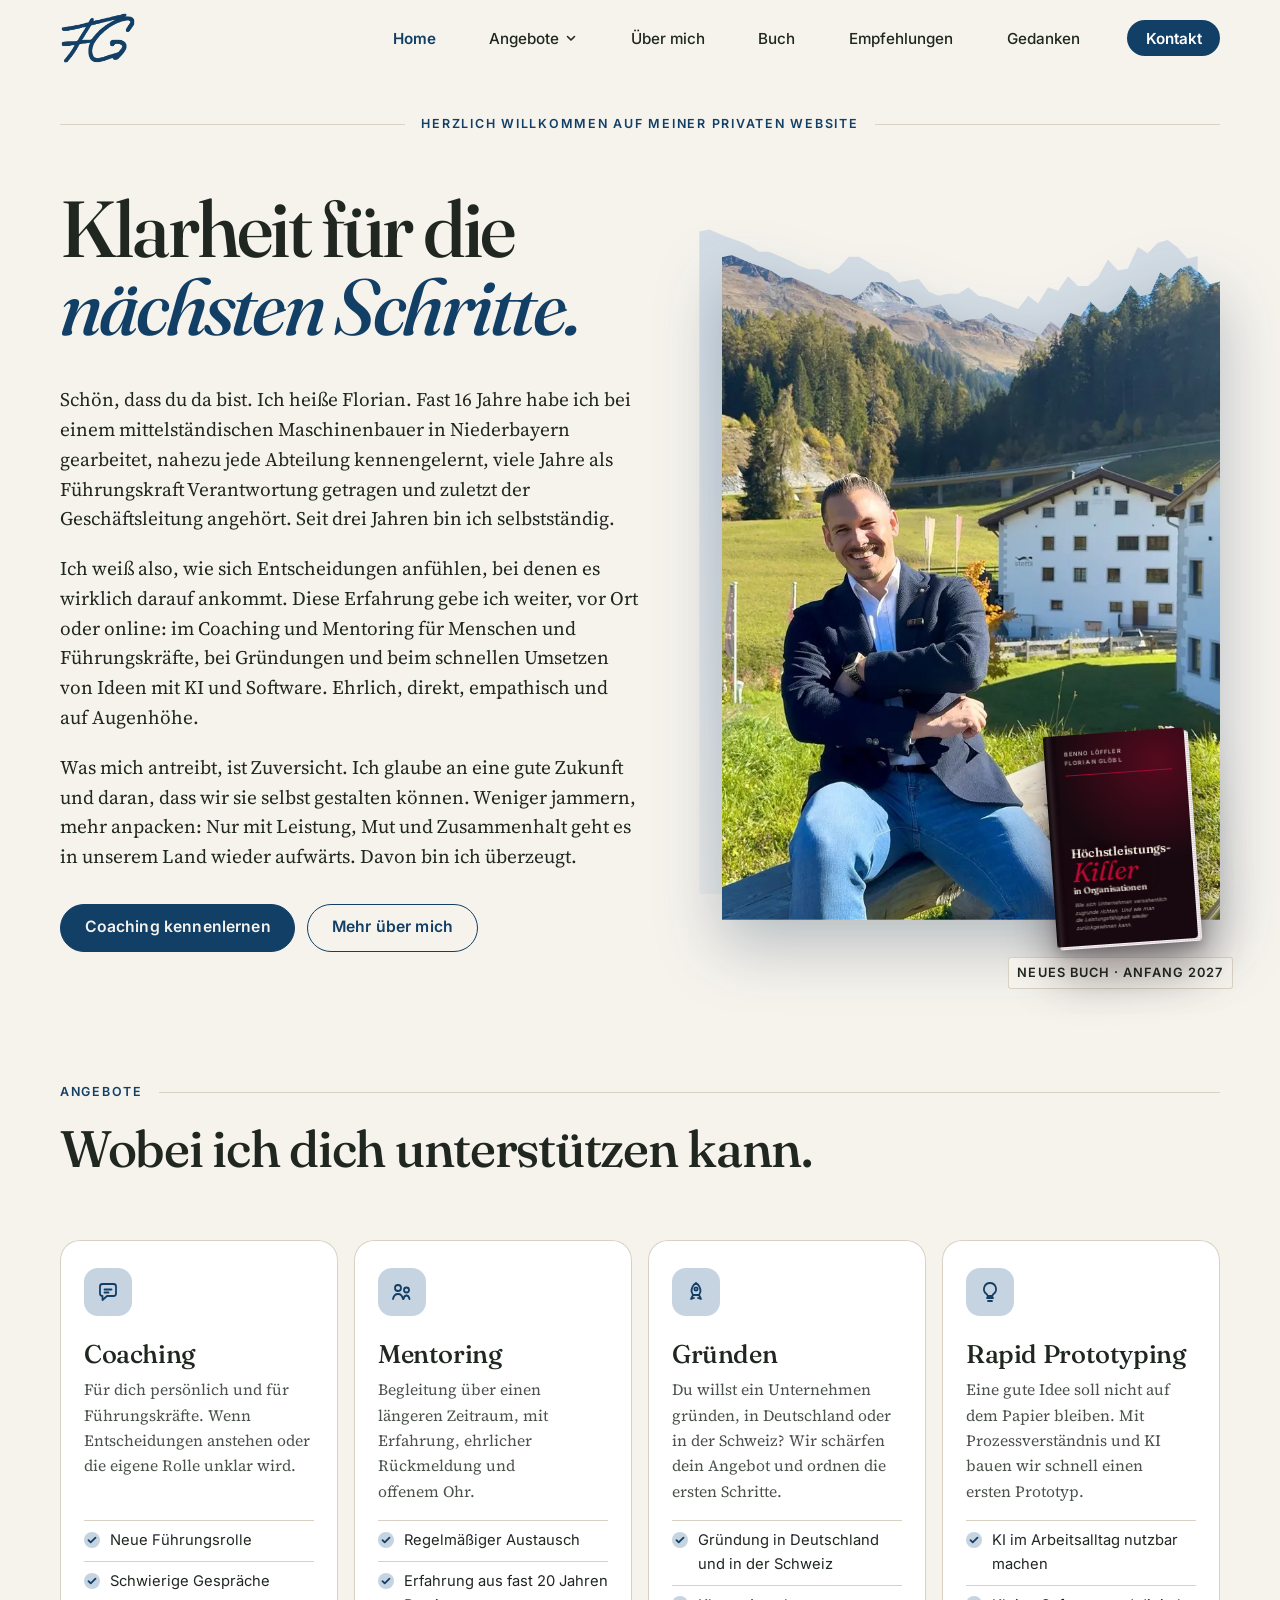
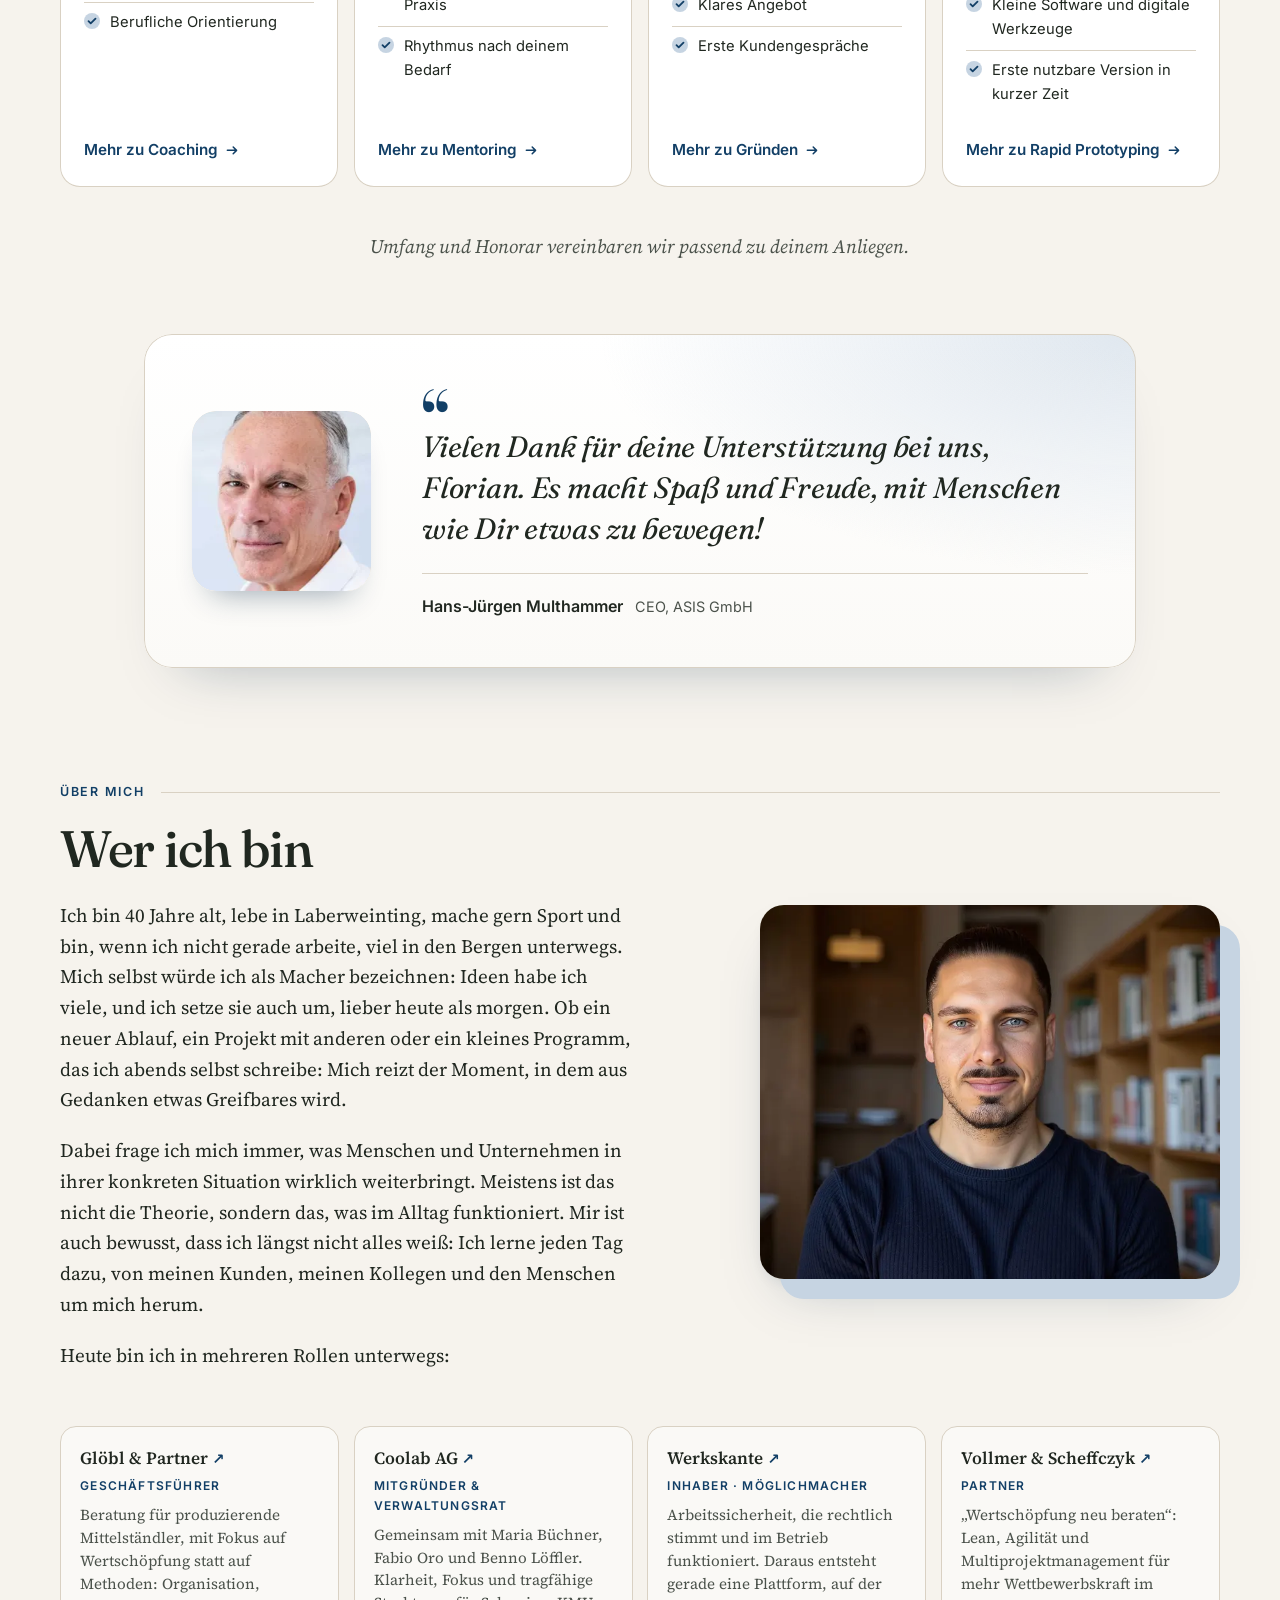
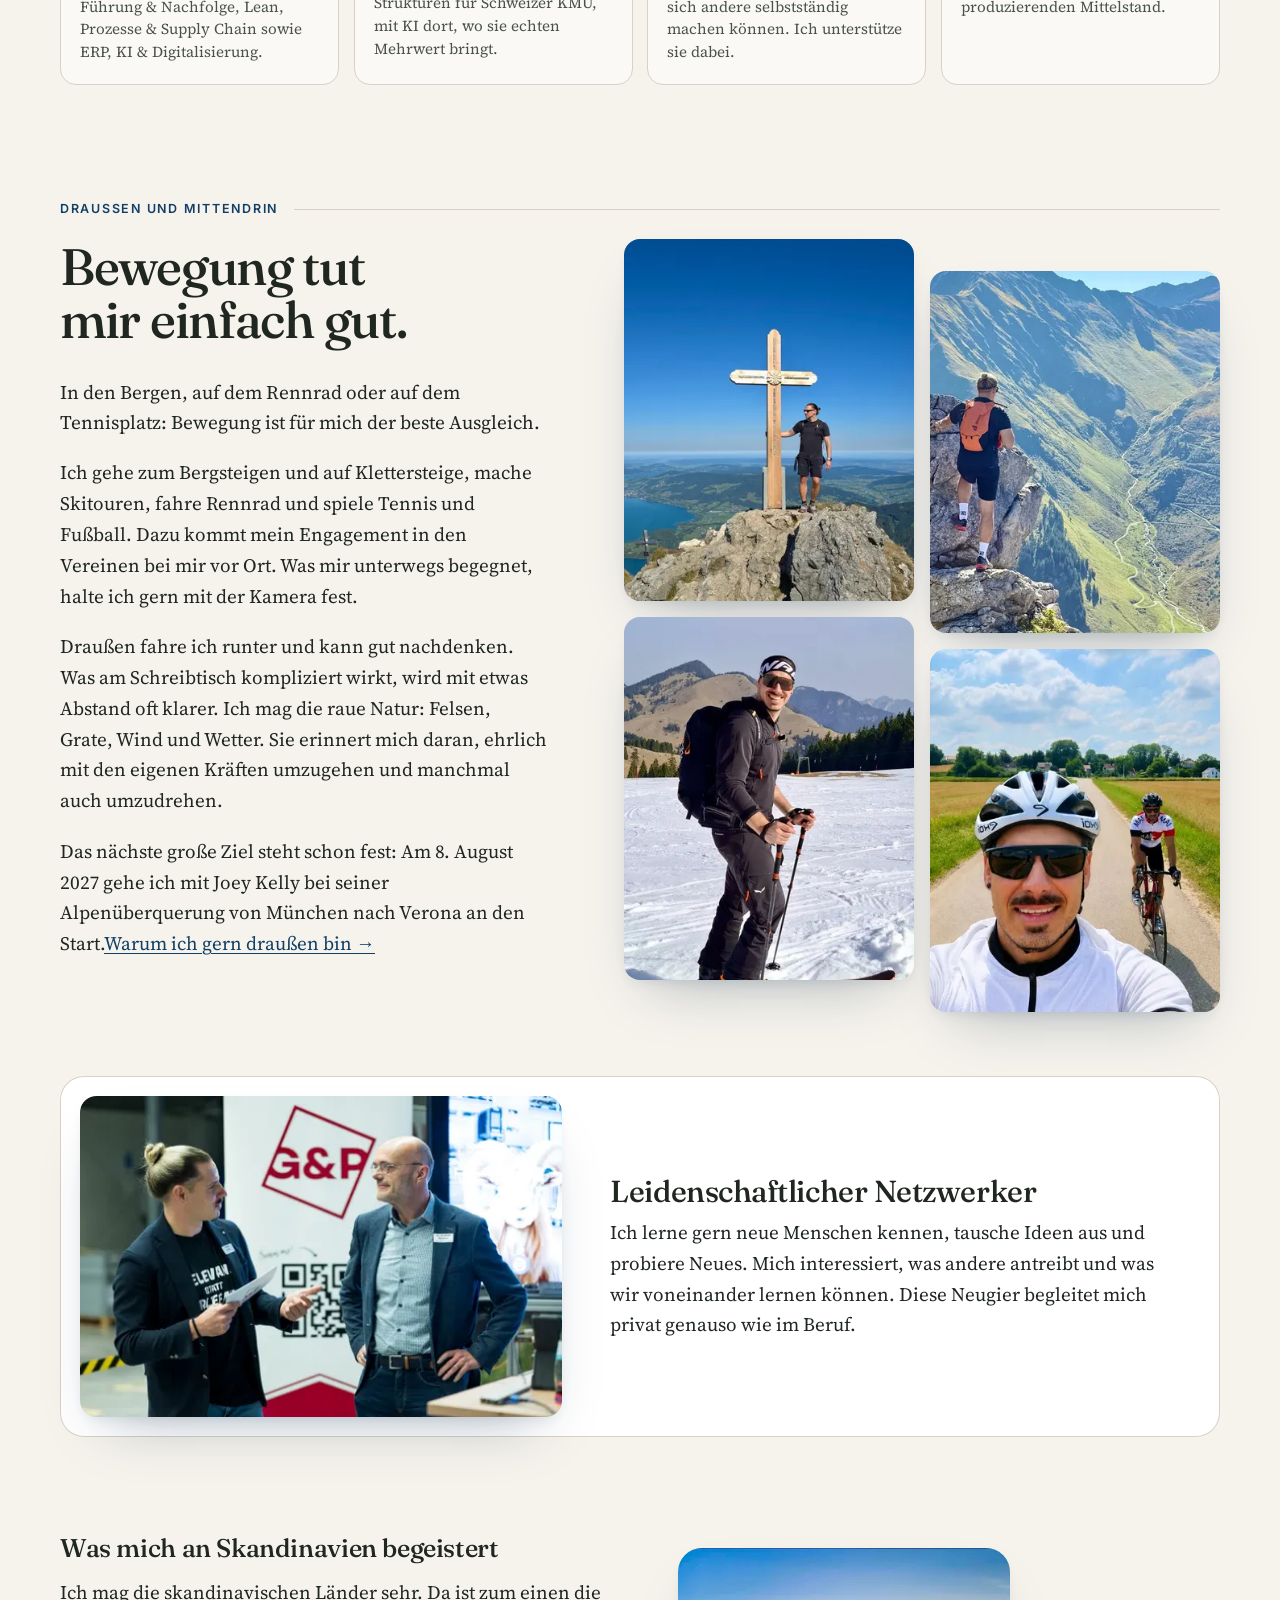
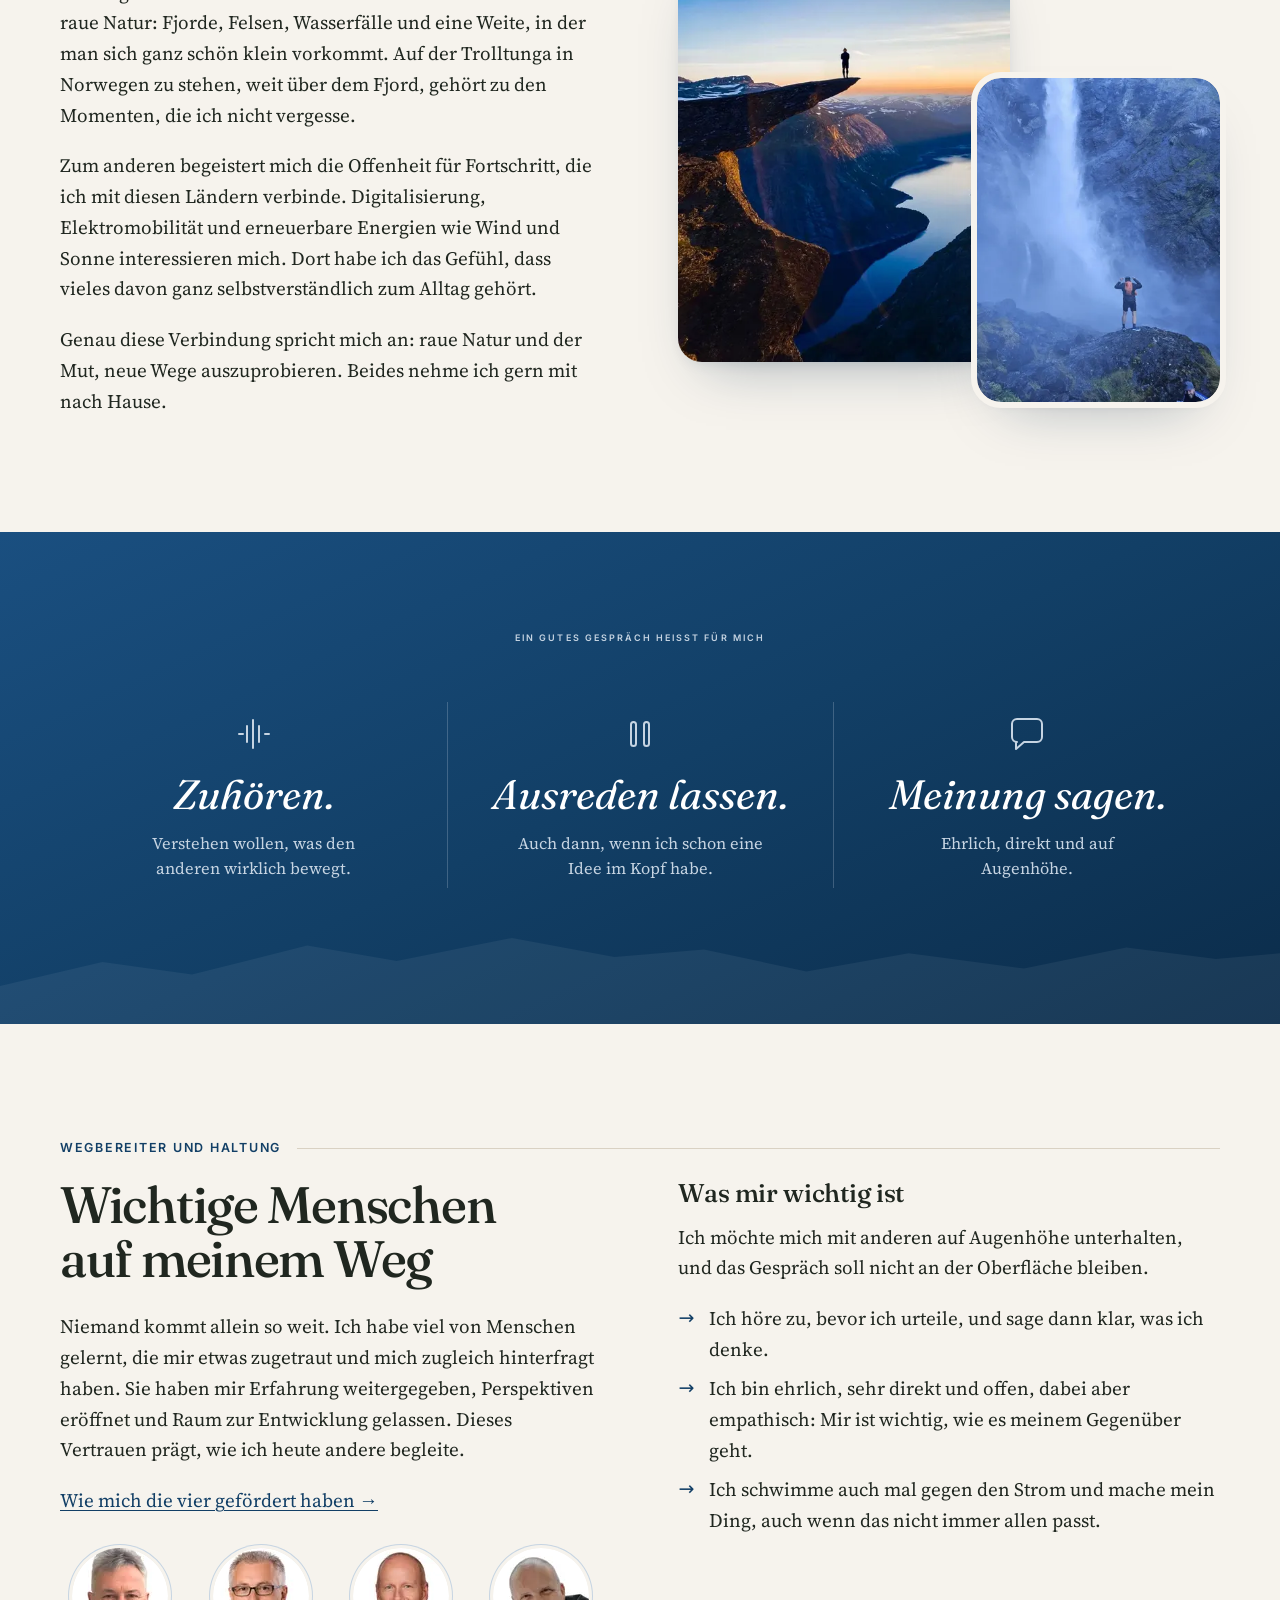
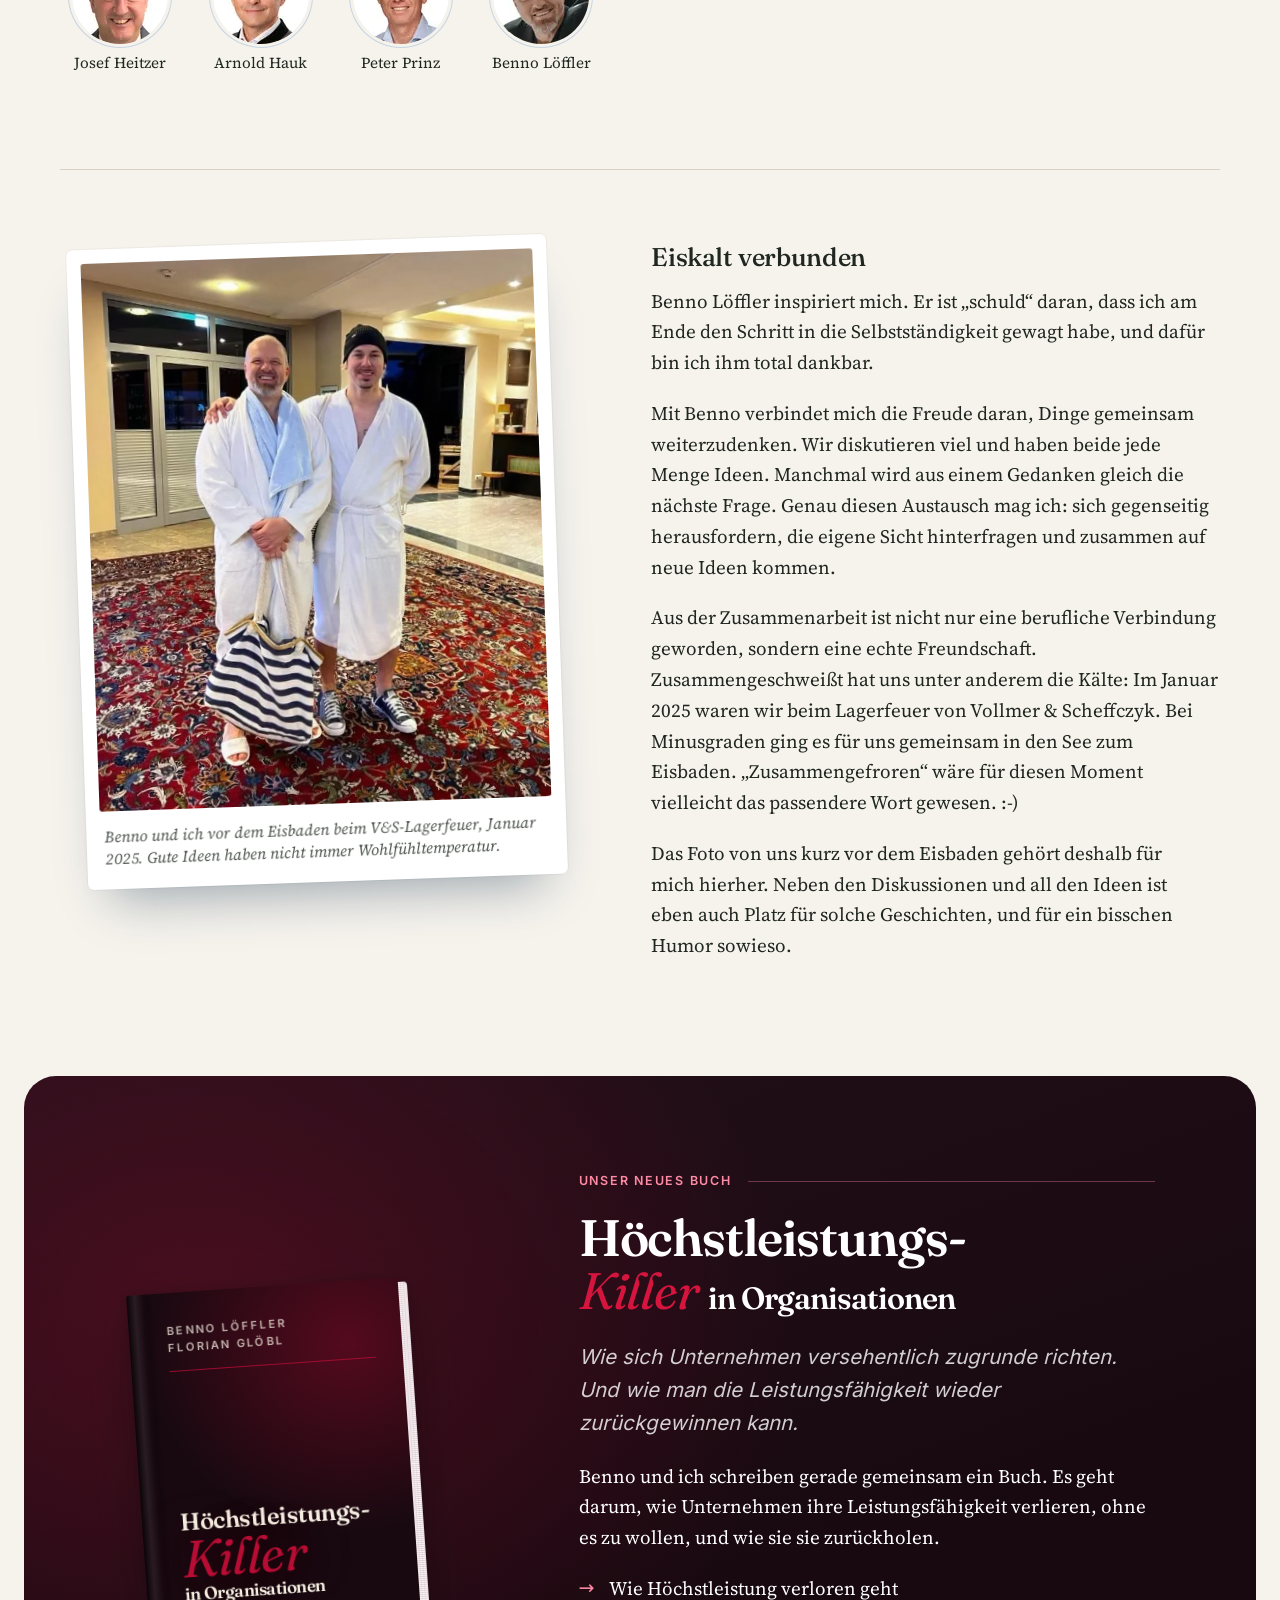
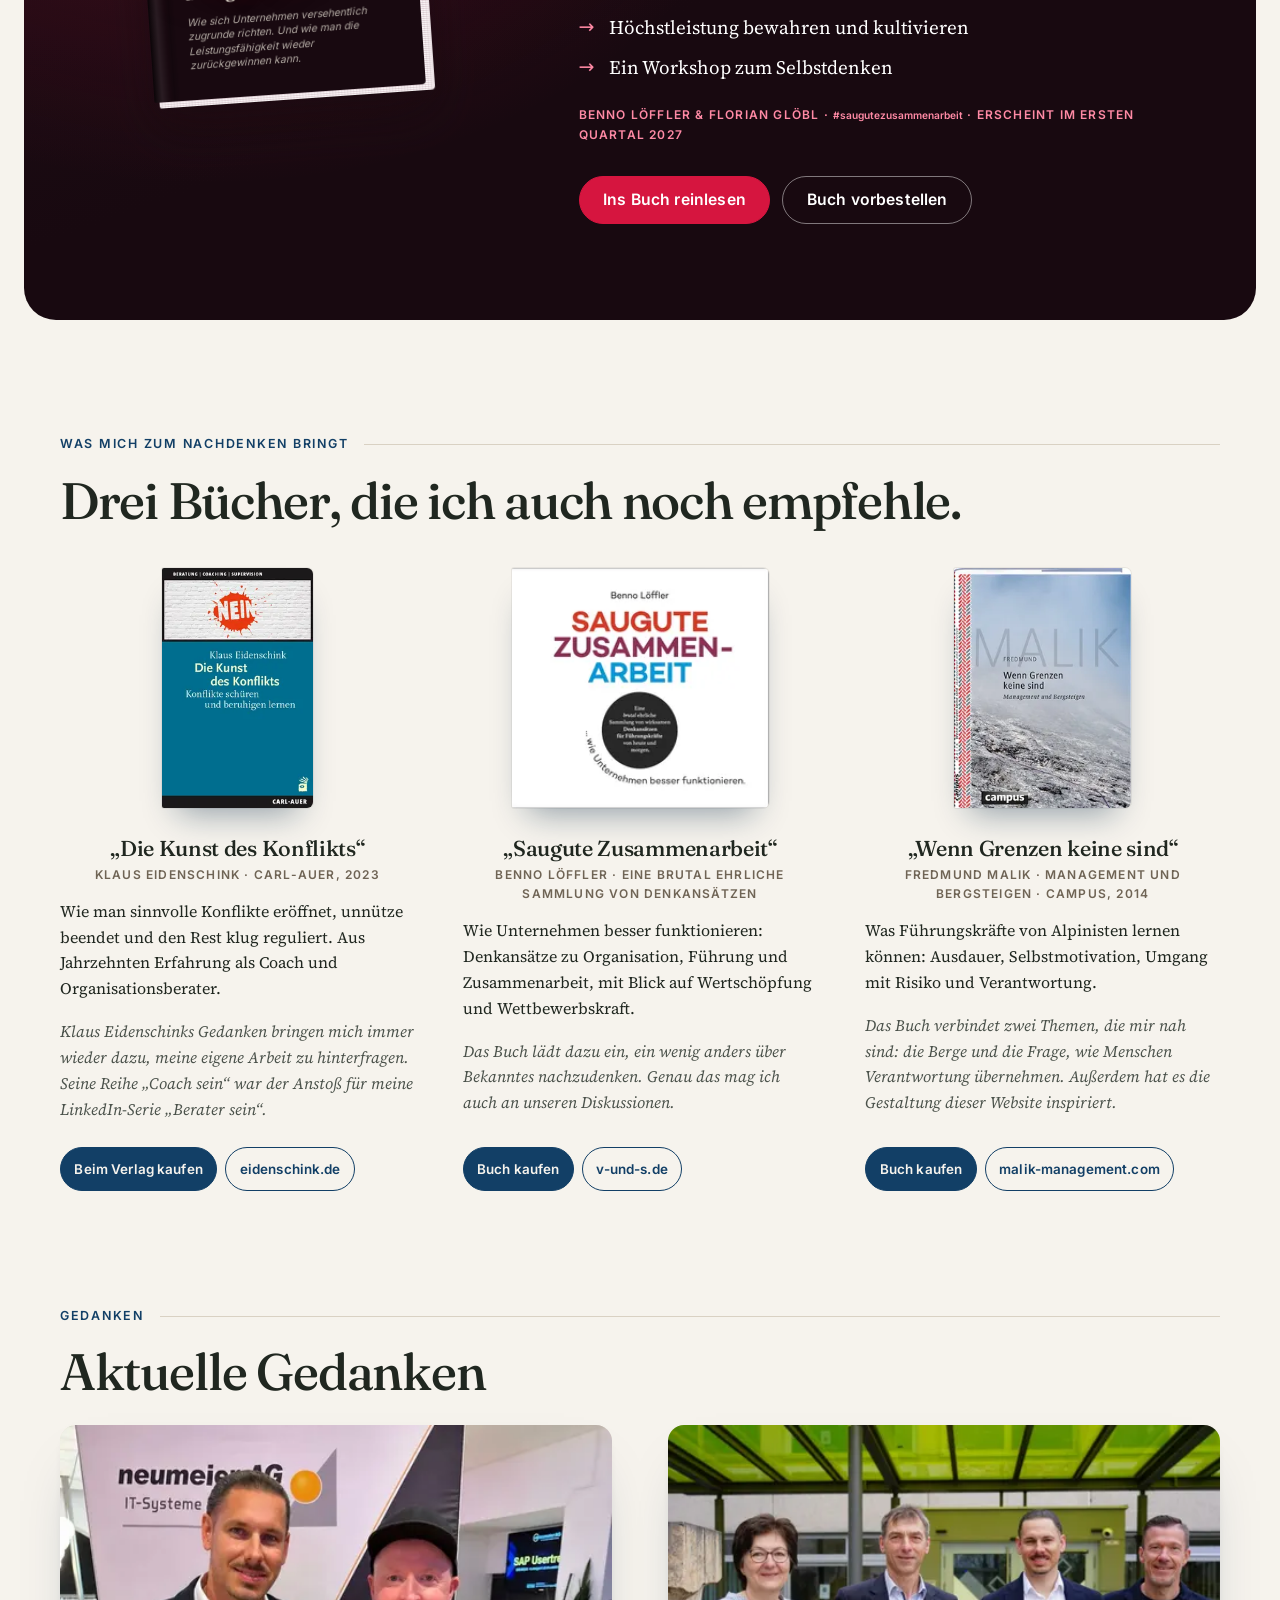
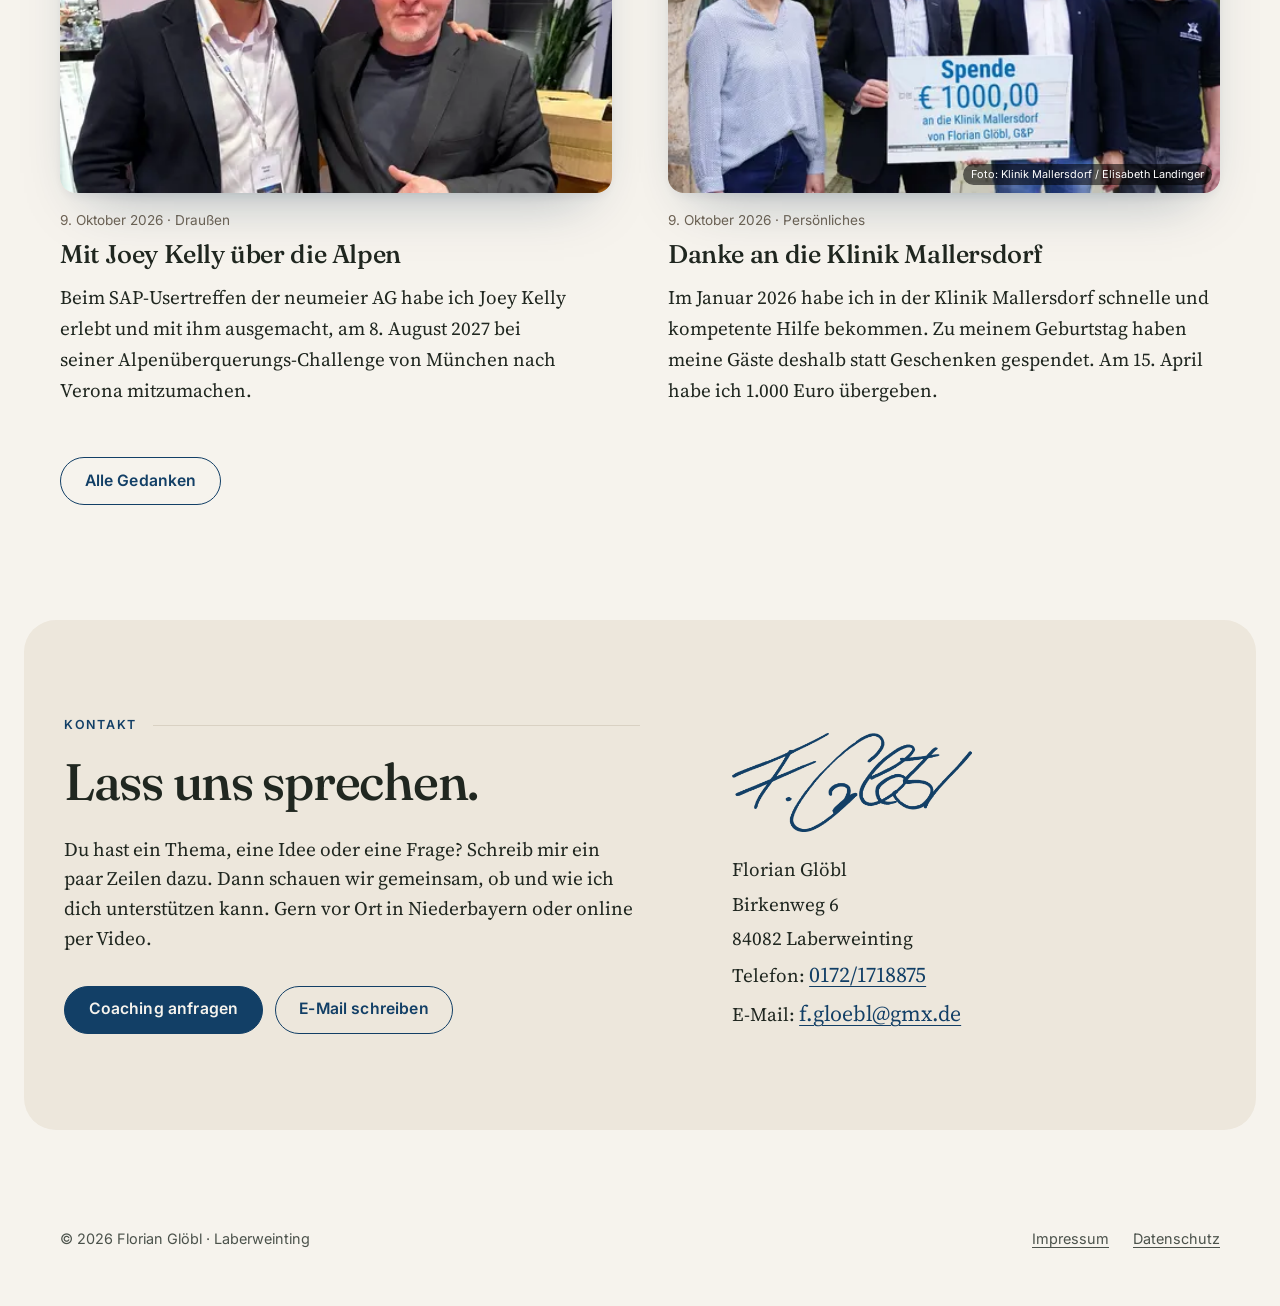
==== commit 1950b672: "Website-Build c301d8e" ====
--- a/index.html
+++ b/index.html
@@ -1 +1 @@
-<!DOCTYPE html><html lang="de"><head><meta charset="utf-8"><meta name="viewport" content="width=device-width, initial-scale=1"><title>Florian Glöbl · Coaching, Mentoring und Gründen in Niederbayern und online</title><meta name="description" content="Coaching und Führungskräftecoaching, Mentoring und Unterstützung beim Gründen, in Niederbayern und online. Florian Glöbl aus Laberweinting: fast 16 Jahre Erfahrung im Mittelstand, ehrlich, direkt und auf Augenhöhe."><link rel="canonical" href="https://floriangloebl.de/"><meta name="robots" content="index, follow"><meta name="theme-color" content="#f6f3ed"><link rel="icon" href="/favicon.svg" type="image/svg+xml"><link rel="sitemap" href="/sitemap-index.xml"><meta property="og:type" content="website"><meta property="og:locale" content="de_DE"><meta property="og:site_name" content="Florian Glöbl"><meta property="og:title" content="Florian Glöbl · Coaching, Mentoring und Gründen in Niederbayern und online"><meta property="og:description" content="Coaching und Führungskräftecoaching, Mentoring und Unterstützung beim Gründen, in Niederbayern und online. Florian Glöbl aus Laberweinting: fast 16 Jahre Erfahrung im Mittelstand, ehrlich, direkt und auf Augenhöhe."><meta property="og:url" content="https://floriangloebl.de/"><meta property="og:image" content="https://floriangloebl.de/og.jpg"><meta property="og:image:alt" content="Florian Glöbl · Coaching, Mentoring und Gründen in Niederbayern und online"><meta name="twitter:card" content="summary_large_image"><meta name="twitter:title" content="Florian Glöbl · Coaching, Mentoring und Gründen in Niederbayern und online"><meta name="twitter:description" content="Coaching und Führungskräftecoaching, Mentoring und Unterstützung beim Gründen, in Niederbayern und online. Florian Glöbl aus Laberweinting: fast 16 Jahre Erfahrung im Mittelstand, ehrlich, direkt und auf Augenhöhe."><meta name="twitter:image" content="https://floriangloebl.de/og.jpg"><meta name="author" content="Florian Glöbl"><script type="application/ld+json">{"@context":"https://schema.org","@graph":[{"@type":"WebSite","@id":"https://floriangloebl.de/#website","url":"https://floriangloebl.de/","name":"Florian Glöbl","inLanguage":"de-DE","publisher":{"@id":"https://floriangloebl.de/#person"}},{"@type":"Person","@id":"https://floriangloebl.de/#person","name":"Florian Glöbl","url":"https://floriangloebl.de/","image":"https://floriangloebl.de/og.jpg","jobTitle":"Coach, Mentor und Berater","description":"Coaching und Führungskräftecoaching, Mentoring und Unterstützung beim Gründen, in Niederbayern und online. Florian Glöbl aus Laberweinting: fast 16 Jahre Erfahrung im Mittelstand, ehrlich, direkt und auf Augenhöhe.","email":"mailto:f.gloebl@gmx.de","address":{"@type":"PostalAddress","addressLocality":"Laberweinting","postalCode":"84082","addressRegion":"Bayern","addressCountry":"DE"},"knowsAbout":["Coaching","Führungskräftecoaching","Mentoring","Gründungsberatung","Organisationsentwicklung","Lean Management","ERP","Supply Chain"],"worksFor":[{"@type":"Organization","name":"Glöbl & Partner","url":"https://www.g-u-p.de/"},{"@type":"Organization","name":"Coolab AG","url":"https://coolab.ch/"},{"@type":"Organization","name":"Werkskante","url":"https://www.werkskante.de/"}],"sameAs":["https://www.linkedin.com/in/florian-gl%C3%B6bl-825a6a19b/","https://www.g-u-p.de/team","https://hoechstleistungskiller.v-und-s.de/"]}]}</script><script>document.documentElement.classList.add('js');</script><link rel="stylesheet" href="/_astro/Base.BvFQ4pBW.css"></head><body><a class="skip-link" href="#inhalt">Zum Inhalt springen</a><header class="site-header"><div class="wrap"><a class="brand" href="/">Florian Glöbl</a><button class="nav-toggle" type="button" aria-expanded="false" aria-controls="hauptmenue"><span class="bars" aria-hidden="true"></span> Menü</button><nav class="nav" id="hauptmenue" aria-label="Hauptmenü"><ul class="nav-list"><li><a href="/" aria-current="page">Home</a></li><li class="nav-drop"><button class="nav-drop__btn" type="button" aria-expanded="false" aria-controls="angebote-menue">Angebote<svg viewBox="0 0 12 12" aria-hidden="true"><path d="M2.5 4.5 6 8l3.5-3.5"></path></svg></button><div class="nav-drop__panel" id="angebote-menue"><ul><li><a href="/coaching/"><span class="nav-drop__icon"><svg viewBox="0 0 24 24" aria-hidden="true"><path d="M4 6.5A2.5 2.5 0 0 1 6.5 4h11A2.5 2.5 0 0 1 20 6.5v7a2.5 2.5 0 0 1-2.5 2.5H11l-4.5 4v-4h0A2.5 2.5 0 0 1 4 13.5z"/><path d="M8.5 9.5h7M8.5 12.5h4"/></svg></span><span><strong>Coaching</strong><small>Für dich und für Führungskräfte</small></span></a></li><li><a href="/mentoring/"><span class="nav-drop__icon"><svg viewBox="0 0 24 24" aria-hidden="true"><circle cx="8" cy="8" r="3"/><circle cx="16.5" cy="10" r="2.5"/><path d="M3 19c.6-3 2.6-5 5-5s4.4 2 5 5M13.5 19c.4-2 1.6-3.5 3-3.5s2.6 1.5 3 3.5"/></svg></span><span><strong>Mentoring</strong><small>Begleitung über längere Zeit</small></span></a></li><li><a href="/gruenden/"><span class="nav-drop__icon"><svg viewBox="0 0 24 24" aria-hidden="true"><path d="M12 3c3 2 4.5 5 4.5 8.5L15 15H9l-1.5-3.5C7.5 8 9 5 12 3z"/><circle cx="12" cy="9" r="1.6"/><path d="M9 15l-2 4 3-1M15 15l2 4-3-1"/></svg></span><span><strong>Gründen</strong><small>In Deutschland und der Schweiz</small></span></a></li><li><a href="/rapid-prototyping/"><span class="nav-drop__icon"><svg viewBox="0 0 24 24" aria-hidden="true"><path d="M9 18h6M10 21h4"/><path d="M12 3a6 6 0 0 0-3.5 10.9c.6.5 1 1.2 1 2.1h5c0-.9.4-1.6 1-2.1A6 6 0 0 0 12 3z"/></svg></span><span><strong>Rapid Prototyping</strong><small>Schnell zum Prototyp mit KI</small></span></a></li></ul></div></li><li><a href="/#ueber-mich">Über mich</a></li><li><a href="/#buch">Buch</a></li><li><a href="/#nachdenken">Empfehlungen</a></li><li><a href="/gedanken/">Gedanken</a></li><li class="nav-cta-item"><a class="nav-cta" href="/#kontakt">Kontakt</a></li></ul></nav></div></header><main id="inhalt"><section class="hero" aria-labelledby="hallo"><div class="wrap"><p class="kicker hero-welcome">Herzlich willkommen auf meiner privaten Website</p><div><h1 id="hallo">Klarheit für die <em>nächsten Schritte.</em></h1><p class="lead">Schön, dass du da bist. Ich heiße Florian. Fast 16 Jahre habe ich bei einem mittelständischen Maschinenbauer in Niederbayern gearbeitet, nahezu jede Abteilung kennengelernt, viele Jahre als Führungskraft Verantwortung getragen und zuletzt der Geschäftsleitung angehört. Seit drei Jahren bin ich selbstständig.</p><p class="lead">Ich weiß also, wie sich Entscheidungen anfühlen, bei denen es wirklich darauf ankommt. Diese Erfahrung gebe ich weiter, vor Ort oder online: im Coaching und Mentoring für Menschen und Führungskräfte, bei Gründungen und beim schnellen Umsetzen von Ideen mit KI und Software. Ehrlich, direkt, empathisch und auf Augenhöhe.</p><p class="lead">Was mich antreibt, ist Zuversicht. Ich glaube an eine gute Zukunft und daran, dass wir sie selbst gestalten können. Weniger jammern, mehr anpacken: Nur mit Leistung, Mut und Zusammenhalt geht es in unserem Land wieder aufwärts. Davon bin ich überzeugt.</p><div class="actions"><a class="btn btn--primary" href="#coaching">Coaching kennenlernen</a><a class="btn btn--ghost" href="#ueber-mich">Mehr über mich</a></div></div><div class="hero__media"><figure class="photo"><picture><source srcset="/_astro/hero-berge.CXlVQoIy_2101aE.webp 480w, /_astro/hero-berge.CXlVQoIy_1P2aqX.webp 720w, /_astro/hero-berge.CXlVQoIy_Z1m7oJ5.webp 960w" type="image/webp" sizes="(max-width: 760px) 100vw, 46vw"><img src="/_astro/hero-berge.CXlVQoIy_ZzcgtO.jpg" srcset="/_astro/hero-berge.CXlVQoIy_20Nk8y.jpg 480w, /_astro/hero-berge.CXlVQoIy_1J5NmU.jpg 720w, /_astro/hero-berge.CXlVQoIy_Z1s3KN8.jpg 960w" alt="Florian Glöbl sitzt lachend auf einer Holzbank auf einer Bergwiese, dahinter ein weißes Haus, Nadelwald und Berggipfel." sizes="(max-width: 760px) 100vw, 46vw" loading="eager" fetchpriority="high" decoding="sync" style="object-position: 50% 40%" width="1206" height="1688"></picture></figure><a class="hero-book" href="https://hoechstleistungskiller.v-und-s.de/" rel="noopener" aria-label="Zur Website des Buchs Höchstleistungs-Killer"><div class="book" aria-hidden="true"><div class="book__cover"><p class="book__authors">Benno Löffler<br>Florian Glöbl</p><p class="book__title">Höchstleistungs-<em>Killer</em><span>in Organisationen</span></p><p class="book__sub">Wie sich Unternehmen versehentlich zugrunde richten. Und wie man die Leistungsfähigkeit wieder zurückgewinnen kann.</p></div></div><span class="hero-book__label">Neues Buch · Anfang 2027</span></a></div></div></section><section class="section" id="coaching" aria-labelledby="angebote"><div class="wrap"><p class="kicker">Angebote</p><div class="offers-intro" data-reveal><h2 id="angebote">Wobei ich dich unterstützen kann.</h2></div><div class="offer-cards offer-cards--v2"><article class="offer-card" data-reveal><span class="offer-icon"><svg viewBox="0 0 24 24" aria-hidden="true"><path d="M4 6.5A2.5 2.5 0 0 1 6.5 4h11A2.5 2.5 0 0 1 20 6.5v7a2.5 2.5 0 0 1-2.5 2.5H11l-4.5 4v-4h0A2.5 2.5 0 0 1 4 13.5z"/><path d="M8.5 9.5h7M8.5 12.5h4"/></svg></span><h3>Coaching</h3><p>Für dich persönlich und für Führungskräfte. Wenn Entscheidungen anstehen oder die eigene Rolle unklar wird.</p><ul><li>Neue Führungsrolle</li><li>Schwierige Gespräche</li><li>Berufliche Orientierung</li></ul><a class="offer-link" href="/coaching/">Mehr zu Coaching <svg viewBox="0 0 20 20" aria-hidden="true"><path d="M4 10h11m-4-4 4 4-4 4"></path></svg></a></article><article class="offer-card" data-reveal><span class="offer-icon"><svg viewBox="0 0 24 24" aria-hidden="true"><circle cx="8" cy="8" r="3"/><circle cx="16.5" cy="10" r="2.5"/><path d="M3 19c.6-3 2.6-5 5-5s4.4 2 5 5M13.5 19c.4-2 1.6-3.5 3-3.5s2.6 1.5 3 3.5"/></svg></span><h3>Mentoring</h3><p>Begleitung über einen längeren Zeitraum, mit Erfahrung, ehrlicher Rückmeldung und offenem Ohr.</p><ul><li>Regelmäßiger Austausch</li><li>Erfahrung aus fast 20 Jahren Praxis</li><li>Rhythmus nach deinem Bedarf</li></ul><a class="offer-link" href="/mentoring/">Mehr zu Mentoring <svg viewBox="0 0 20 20" aria-hidden="true"><path d="M4 10h11m-4-4 4 4-4 4"></path></svg></a></article><article class="offer-card" id="weitere-angebote" data-reveal><span class="offer-icon"><svg viewBox="0 0 24 24" aria-hidden="true"><path d="M12 3c3 2 4.5 5 4.5 8.5L15 15H9l-1.5-3.5C7.5 8 9 5 12 3z"/><circle cx="12" cy="9" r="1.6"/><path d="M9 15l-2 4 3-1M15 15l2 4-3-1"/></svg></span><h3>Gründen</h3><p>Du willst ein Unternehmen gründen, in Deutschland oder in der Schweiz? Wir schärfen dein Angebot und ordnen die ersten Schritte.</p><ul><li>Gründung in Deutschland und in der Schweiz</li><li>Klares Angebot</li><li>Erste Kundengespräche</li></ul><a class="offer-link" href="/gruenden/">Mehr zu Gründen <svg viewBox="0 0 20 20" aria-hidden="true"><path d="M4 10h11m-4-4 4 4-4 4"></path></svg></a></article><article class="offer-card" data-reveal><span class="offer-icon"><svg viewBox="0 0 24 24" aria-hidden="true"><path d="M9 18h6M10 21h4"/><path d="M12 3a6 6 0 0 0-3.5 10.9c.6.5 1 1.2 1 2.1h5c0-.9.4-1.6 1-2.1A6 6 0 0 0 12 3z"/></svg></span><h3>Rapid Prototyping</h3><p>Eine gute Idee soll nicht auf dem Papier bleiben. Wir bauen schnell einen ersten Prototyp, vor allem mit KI und Software.</p><ul><li>KI im Arbeitsalltag nutzbar machen</li><li>Kleine Software und digitale Werkzeuge</li><li>Erste nutzbare Version in kurzer Zeit</li></ul><a class="offer-link" href="/rapid-prototyping/">Mehr zu Rapid Prototyping <svg viewBox="0 0 20 20" aria-hidden="true"><path d="M4 10h11m-4-4 4 4-4 4"></path></svg></a></article></div><figure class="testimonial" data-reveal><figure class="photo testimonial__avatar"><picture><source srcset="/_astro/kunde-multhammer.BR6jZ4Md_Z1G5JLD.webp 160w, /_astro/kunde-multhammer.BR6jZ4Md_qW8ER.webp 240w, /_astro/kunde-multhammer.BR6jZ4Md_Zn9df3.webp 400w" type="image/webp" sizes="(max-width: 700px) 120px, 200px"><img src="/_astro/kunde-multhammer.BR6jZ4Md_Z26Rz8A.jpg" srcset="/_astro/kunde-multhammer.BR6jZ4Md_Pq56M.jpg 160w, /_astro/kunde-multhammer.BR6jZ4Md_Z26IafD.jpg 240w, /_astro/kunde-multhammer.BR6jZ4Md_29mBDn.jpg 400w" alt="Porträt von Hans-Jürgen Multhammer" sizes="(max-width: 700px) 120px, 200px" loading="lazy" fetchpriority="auto" decoding="async" style="object-position: 50% 40%" width="640" height="640"></picture></figure><div><span class="testimonial__mark" aria-hidden="true">“</span><blockquote><p>Vielen Dank für deine Unterstützung bei uns, Florian. Es macht Spaß und Freude, mit Menschen wie Dir etwas zu bewegen!</p></blockquote><figcaption><strong>Hans-Jürgen Multhammer</strong><span>CEO, ASIS GmbH</span></figcaption></div></figure></div></section><section class="section" id="ueber-mich" aria-labelledby="mein-weg"><div class="wrap"><p class="kicker">Über mich</p><h2 id="mein-weg" class="section-title">Wer ich bin</h2><div class="split"><div class="prose"><p>Ich bin 40 Jahre alt, lebe in Laberweinting, mache gern Sport und bin, wenn ich nicht gerade arbeite, viel in den Bergen unterwegs. Mich selbst würde ich als Macher bezeichnen: Ideen habe ich viele, und ich setze sie auch um, lieber heute als morgen. Ob ein neuer Ablauf, ein Projekt mit anderen oder ein kleines Programm, das ich abends selbst schreibe: Mich reizt der Moment, in dem aus Gedanken etwas Greifbares wird.</p><p>Dabei frage ich mich immer, was Menschen und Unternehmen in ihrer konkreten Situation wirklich weiterbringt. Meistens ist das nicht die Theorie, sondern das, was im Alltag funktioniert. Mir ist auch bewusst, dass ich längst nicht alles weiß: Ich lerne jeden Tag dazu, von meinen Kunden, meinen Kollegen und den Menschen um mich herum.</p><p>Heute bin ich in mehreren Rollen unterwegs:</p></div><figure class="photo"><picture><source srcset="/_astro/portrait.D3eM0Hh1_Z1LIGq0.webp 480w, /_astro/portrait.D3eM0Hh1_ZUmsIR.webp 720w, /_astro/portrait.D3eM0Hh1_WDJdz.webp 960w, /_astro/portrait.D3eM0Hh1_m93Ye.webp 1280w, /_astro/portrait.D3eM0Hh1_Z12oahD.webp 1600w" type="image/webp" sizes="(max-width: 760px) 100vw, 40vw"><img src="/_astro/portrait.D3eM0Hh1_Zn2MUf.jpg" srcset="/_astro/portrait.D3eM0Hh1_29Jnsc.jpg 480w, /_astro/portrait.D3eM0Hh1_Z245wEB.jpg 720w, /_astro/portrait.D3eM0Hh1_Zb4jHa.jpg 960w, /_astro/portrait.D3eM0Hh1_lWmW8.jpg 1280w, /_astro/portrait.D3eM0Hh1_Z12zQjJ.jpg 1600w" alt="Portrait von Florian Glöbl in dunklem Pullover vor einem Bücherregal." sizes="(max-width: 760px) 100vw, 40vw" loading="lazy" fetchpriority="auto" decoding="async" style="object-position: 45% 30%" width="2048" height="1664"></picture></figure></div><ul class="roles roles--wide"><li><a href="https://www.g-u-p.de/" rel="noopener">Glöbl &amp; Partner</a><em>Geschäftsführer</em><span>Beratung für produzierende Mittelständler, mit Fokus auf Wertschöpfung statt auf Methoden: Organisation, Führung &amp; Nachfolge, Lean, Prozesse &amp; Supply Chain sowie ERP, KI &amp; Digitalisierung.</span></li><li><a href="https://coolab.ch/" rel="noopener">Coolab AG</a><em>Mitgründer &amp; Verwaltungsrat</em><span>Gemeinsam mit Maria Büchner, Fabio Oro und Benno Löffler. Klarheit, Fokus und tragfähige Strukturen für Schweizer KMU, mit KI dort, wo sie echten Mehrwert bringt.</span></li><li><a href="https://www.werkskante.de/" rel="noopener">Werkskante</a><em>Inhaber · Möglichmacher</em><span>Arbeitssicherheit, die rechtlich stimmt und im Betrieb funktioniert. Daraus entsteht gerade eine Plattform, auf der sich andere selbstständig machen können. Ich unterstütze sie dabei.</span></li><li><a href="https://v-und-s.de/" rel="noopener">Vollmer &amp; Scheffczyk</a><em>Partner</em><span>„Wertschöpfung neu beraten“: Lean, Agilität und Multiprojektmanagement für mehr Wettbewerbskraft im produzierenden Mittelstand.</span></li></ul></div></section><section class="section" id="draussen" aria-labelledby="draussen-titel"><div class="wrap"><p class="kicker">Draußen und mittendrin</p><div class="columns"><div class="prose"><h2 id="draussen-titel">Bewegung tut mir einfach gut.</h2><p>In den Bergen, auf dem Rennrad oder auf dem Tennisplatz: Bewegung ist für mich der beste Ausgleich. Ich gehe bergsteigen und auf Klettersteige, fahre Ski, spiele Fußball und engagiere mich in den Vereinen bei mir vor Ort. Was mir unterwegs begegnet, halte ich gern mit der Kamera fest.</p></div><div class="prose"><h3 class="draussen-sub">Leidenschaftlicher Netzwerker</h3><p>Ich lerne gern neue Menschen kennen, tausche Ideen aus und probiere Neues. Mich interessiert, was andere antreibt und was wir voneinander lernen können. Diese Neugier begleitet mich privat genauso wie im Beruf.</p></div></div><div class="strip" data-reveal><figure class="photo"><picture><source srcset="/_astro/draussen-gipfelkreuz.JC9qDXus_BeGRC.webp 360w, /_astro/draussen-gipfelkreuz.JC9qDXus_Z2kPAOl.webp 560w, /_astro/draussen-gipfelkreuz.JC9qDXus_Z24bdOf.webp 720w" type="image/webp" sizes="(max-width: 760px) 50vw, 280px"><img src="/_astro/draussen-gipfelkreuz.JC9qDXus_ZQpcSt.jpg" srcset="/_astro/draussen-gipfelkreuz.JC9qDXus_Z2oPV9u.jpg 360w, /_astro/draussen-gipfelkreuz.JC9qDXus_ZgJ62w.jpg 560w, /_astro/draussen-gipfelkreuz.JC9qDXus_Z4I2q.jpg 720w" alt="Florian Glöbl steht neben einem hölzernen Gipfelkreuz auf einem Felsgipfel, darunter ein See und weites Hügelland." sizes="(max-width: 760px) 50vw, 280px" loading="lazy" fetchpriority="auto" decoding="async" style="object-position: 50% 45%" width="1280" height="1707"></picture></figure><figure class="photo"><picture><source srcset="/_astro/draussen-grat.BJ11eVS0_2igeU7.webp 360w, /_astro/draussen-grat.BJ11eVS0_SArKI.webp 560w, /_astro/draussen-grat.BJ11eVS0_KlAbu.webp 720w" type="image/webp" sizes="(max-width: 760px) 50vw, 280px"><img src="/_astro/draussen-grat.BJ11eVS0_ZQwWDo.jpg" srcset="/_astro/draussen-grat.BJ11eVS0_facQF.jpg 360w, /_astro/draussen-grat.BJ11eVS0_Z19uzhI.jpg 560w, /_astro/draussen-grat.BJ11eVS0_Z1MjHJ1.jpg 720w" alt="Ein Wanderer mit orangem Rucksack steht auf einem Felsen über einem tiefen grünen Bergtal." sizes="(max-width: 760px) 50vw, 280px" loading="lazy" fetchpriority="auto" decoding="async" style="object-position: 35% 40%" width="1280" height="2276"></picture></figure><figure class="photo"><picture><source srcset="/_astro/draussen-skitour.C2yjV9qk_1xgJuE.webp 360w, /_astro/draussen-skitour.C2yjV9qk_ZW9m73.webp 560w, /_astro/draussen-skitour.C2yjV9qk_2bn0KQ.webp 720w" type="image/webp" sizes="(max-width: 760px) 50vw, 280px"><img src="/_astro/draussen-skitour.C2yjV9qk_1rY7Wu.jpg" srcset="/_astro/draussen-skitour.C2yjV9qk_4qfOF.jpg 360w, /_astro/draussen-skitour.C2yjV9qk_Z2pYPM2.jpg 560w, /_astro/draussen-skitour.C2yjV9qk_Hww5R.jpg 720w" alt="Florian Glöbl auf Tourenski mit Rucksack, Stöcken und Sonnenbrille auf einer Schneefläche, im Hintergrund bewaldete Berge." sizes="(max-width: 760px) 50vw, 280px" loading="lazy" fetchpriority="auto" decoding="async" style="object-position: 50% 40%" width="1280" height="1707"></picture></figure><figure class="photo"><picture><source srcset="/_astro/draussen-rennrad.CbmsKKbm_Z22z6Te.webp 360w, /_astro/draussen-rennrad.CbmsKKbm_2hQFRH.webp 560w, /_astro/draussen-rennrad.CbmsKKbm_eAlrE.webp 720w" type="image/webp" sizes="(max-width: 760px) 50vw, 280px"><img src="/_astro/draussen-rennrad.CbmsKKbm_ZlqGKo.jpg" srcset="/_astro/draussen-rennrad.CbmsKKbm_cBzsX.jpg 360w, /_astro/draussen-rennrad.CbmsKKbm_Zx8Ky2.jpg 560w, /_astro/draussen-rennrad.CbmsKKbm_Z1ef8dk.jpg 720w" alt="Selfie von Florian Glöbl mit Radhelm und Sonnenbrille auf einer Landstraße, hinter ihm ein Rennradfahrer." sizes="(max-width: 760px) 50vw, 280px" loading="lazy" fetchpriority="auto" decoding="async" style="object-position: 50% 35%" width="863" height="1535"></picture></figure></div><div class="north" id="skandinavien" data-reveal><div class="prose"><h3>Was mich an Skandinavien begeistert</h3><p>Ich mag die skandinavischen Länder sehr. Da ist zum einen die raue Natur: Fjorde, Felsen, Wasserfälle und eine Weite, in der man sich ganz schön klein vorkommt. Auf der Trolltunga in Norwegen zu stehen, weit über dem Fjord, gehört zu den Momenten, die ich nicht vergesse.</p><p>Zum anderen begeistert mich die Offenheit für Fortschritt, die ich mit diesen Ländern verbinde. Digitalisierung, Elektromobilität und erneuerbare Energien wie Wind und Sonne interessieren mich. Dort habe ich das Gefühl, dass vieles davon ganz selbstverständlich zum Alltag gehört.</p><p>Genau diese Verbindung spricht mich an: raue Natur und der Mut, neue Wege auszuprobieren. Beides nehme ich gern mit nach Hause.</p></div><div class="north__photos"><figure class="photo"><picture><source srcset="/_astro/fjord.CBNensmO_NrqcY.webp 480w, /_astro/fjord.CBNensmO_Zjl2yj.webp 720w, /_astro/fjord.CBNensmO_1sQiM1.webp 1000w" type="image/webp" sizes="(max-width: 860px) 58vw, 330px"><img src="/_astro/fjord.CBNensmO_1TLLKh.jpg" srcset="/_astro/fjord.CBNensmO_1hC0Qb.jpg 480w, /_astro/fjord.CBNensmO_9Ox4S.jpg 720w, /_astro/fjord.CBNensmO_Z1FvkbX.jpg 1000w" alt="Florian Glöbl steht auf der Trolltunga, einem weit über einen Fjord ragenden Felsvorsprung in Norwegen, im Abendlicht." sizes="(max-width: 860px) 58vw, 330px" loading="lazy" fetchpriority="auto" decoding="async" style="object-position: 50% 40%" width="1281" height="1598"></picture></figure><figure class="photo"><picture><source srcset="/_astro/norwegen-wasserfall.6pobNpJM_GH2dz.webp 360w, /_astro/norwegen-wasserfall.6pobNpJM_Z1scj3q.webp 560w" type="image/webp" sizes="(max-width: 860px) 42vw, 240px"><img src="/_astro/norwegen-wasserfall.6pobNpJM_X9GmB.jpg" srcset="/_astro/norwegen-wasserfall.6pobNpJM_Z1GjGmO.jpg 360w, /_astro/norwegen-wasserfall.6pobNpJM_1dX6a7.jpg 560w" alt="Ein Mann steht klein auf einem Felsen vor einem gewaltigen, tosenden Wasserfall im Sprühnebel." sizes="(max-width: 860px) 42vw, 240px" loading="lazy" fetchpriority="auto" decoding="async" style="object-position: 55% 60%" width="1280" height="1707"></picture></figure></div></div></div></section><section class="statement" aria-labelledby="gespraech-titel"><div class="wrap"><p class="dialog__kicker" id="gespraech-titel">Ein gutes Gespräch heißt für mich</p><ol class="dialog"><li data-reveal><svg viewBox="0 0 48 48" aria-hidden="true"><path d="M10 24h4M18 16v16M24 10v28M30 16v16M36 24h4"></path></svg><strong>Zuhören.</strong><span>Verstehen wollen, was den anderen wirklich bewegt.</span></li><li data-reveal><svg viewBox="0 0 48 48" aria-hidden="true"><rect x="15" y="12" width="5" height="24" rx="2.5"></rect><rect x="28" y="12" width="5" height="24" rx="2.5"></rect></svg><strong>Ausreden lassen.</strong><span>Auch dann, wenn ich schon eine Idee im Kopf habe.</span></li><li data-reveal><svg viewBox="0 0 48 48" aria-hidden="true"><path d="M9 14a5 5 0 0 1 5-5h20a5 5 0 0 1 5 5v13a5 5 0 0 1-5 5H21l-8 7v-7h1a5 5 0 0 1-5-5z"></path></svg><strong>Meinung sagen.</strong><span>Ehrlich, direkt und auf Augenhöhe.</span></li></ol></div></section><section class="section" id="wegbereiter" aria-labelledby="menschen"><div class="wrap"><p class="kicker">Wegbereiter und Haltung</p><div class="columns"><div class="prose"><h2 id="menschen">Wichtige Menschen auf meinem Weg</h2><p>Niemand kommt allein so weit. Ich habe viel von Menschen gelernt, die mir etwas zugetraut und mich zugleich hinterfragt haben. Sie haben mir Erfahrung weitergegeben, Perspektiven eröffnet und Raum zur Entwicklung gelassen. Dieses Vertrauen prägt, wie ich heute andere begleite.</p><p><a href="/gedanken/warum-mentoren-so-wichtig-sind/">Wie mich die vier gefördert haben →</a></p><ul class="mentors"><li><figure class="photo"><picture><source srcset="/_astro/mentor-heitzer.so4_6JDb_goYuS.webp 96w, /_astro/mentor-heitzer.so4_6JDb_VxJuv.webp 192w, /_astro/mentor-heitzer.so4_6JDb_1HE16x.webp 250w" type="image/webp" sizes="96px"><img src="/_astro/mentor-heitzer.so4_6JDb_Z1iubVY.jpg" srcset="/_astro/mentor-heitzer.so4_6JDb_gdisM.jpg 96w, /_astro/mentor-heitzer.so4_6JDb_Z24Asy1.jpg 192w, /_astro/mentor-heitzer.so4_6JDb_Z1iubVY.jpg 250w" alt="Porträt von Josef Heitzer" sizes="96px" loading="lazy" fetchpriority="auto" decoding="async" style="object-position: 50% 40%" width="250" height="250"></picture></figure><span>Josef Heitzer</span></li><li><figure class="photo"><picture><source srcset="/_astro/mentor-hauk.Bmpy31h3_1JylvS.webp 96w, /_astro/mentor-hauk.Bmpy31h3_cVdPj.webp 192w, /_astro/mentor-hauk.Bmpy31h3_zNxFE.webp 250w" type="image/webp" sizes="96px"><img src="/_astro/mentor-hauk.Bmpy31h3_JNyzk.jpg" srcset="/_astro/mentor-hauk.Bmpy31h3_Z1oNhs6.jpg 96w, /_astro/mentor-hauk.Bmpy31h3_mVeIY.jpg 192w, /_astro/mentor-hauk.Bmpy31h3_JNyzk.jpg 250w" alt="Porträt von Arnold Hauk" sizes="96px" loading="lazy" fetchpriority="auto" decoding="async" style="object-position: 50% 40%" width="250" height="250"></picture></figure><span>Arnold Hauk</span></li><li><figure class="photo"><picture><source srcset="/_astro/mentor-prinz.BGVAm1Uk_Z1CxKu7.webp 96w, /_astro/mentor-prinz.BGVAm1Uk_Joeui.webp 192w, /_astro/mentor-prinz.BGVAm1Uk_efr5e.webp 250w" type="image/webp" sizes="96px"><img src="/_astro/mentor-prinz.BGVAm1Uk_e3K38.jpg" srcset="/_astro/mentor-prinz.BGVAm1Uk_2iUjo5.jpg 96w, /_astro/mentor-prinz.BGVAm1Uk_Jcxsc.jpg 192w, /_astro/mentor-prinz.BGVAm1Uk_e3K38.jpg 250w" alt="Porträt von Peter Prinz" sizes="96px" loading="lazy" fetchpriority="auto" decoding="async" style="object-position: 50% 40%" width="250" height="250"></picture></figure><span>Peter Prinz</span></li><li><figure class="photo"><picture><source srcset="/_astro/mentor-loeffler.CosT5Ofs_1Y13nR.webp 96w, /_astro/mentor-loeffler.CosT5Ofs_ZhhHn3.webp 192w, /_astro/mentor-loeffler.CosT5Ofs_1lfyim.webp 250w" type="image/webp" sizes="96px"><img src="/_astro/mentor-loeffler.CosT5Ofs_WhBlb.jpg" srcset="/_astro/mentor-loeffler.CosT5Ofs_1S4GjO.jpg 96w, /_astro/mentor-loeffler.CosT5Ofs_Z2knJqu.jpg 192w, /_astro/mentor-loeffler.CosT5Ofs_ZGPsK5.jpg 250w" alt="Porträt von Benno Löffler" sizes="96px" loading="lazy" fetchpriority="auto" decoding="async" style="object-position: 50% 50%" width="540" height="540"></picture></figure><span>Benno Löffler</span></li></ul></div><div class="prose"><h3>Was mir wichtig ist</h3><p>Ich möchte mich mit anderen auf Augenhöhe unterhalten, und das Gespräch soll nicht an der Oberfläche bleiben.</p><ul class="arrows"><li>Ich höre zu, bevor ich urteile, und sage dann klar, was ich denke.</li><li>Ich bin ehrlich, sehr direkt und offen, dabei aber empathisch: Mir ist wichtig, wie es meinem Gegenüber geht.</li><li>Ich schwimme auch mal gegen den Strom und mache mein Ding, auch wenn das nicht immer allen passt.</li></ul></div></div><div class="benno split split--flip" data-reveal><figure class="photo"><picture><source srcset="/_astro/benno-eisbaden.B3icP31l_1SLsH8.webp 480w, /_astro/benno-eisbaden.B3icP31l_Z2cwqJy.webp 720w" type="image/webp" sizes="(max-width: 760px) 100vw, 520px"><img src="/_astro/benno-eisbaden.B3icP31l_Z8tuY9.jpg" srcset="/_astro/benno-eisbaden.B3icP31l_Z17mJlo.jpg 480w, /_astro/benno-eisbaden.B3icP31l_Z8tuY9.jpg 720w" alt="Benno Löffler (links) und ich (rechts, mit Mütze) stehen lachend Arm in Arm in weißen Bademänteln auf einem roten Teppich in einem Hotelfoyer." sizes="(max-width: 760px) 100vw, 520px" loading="lazy" fetchpriority="auto" decoding="async" style="object-position: 50% 50%" width="720" height="874"></picture><figcaption>Benno und ich vor dem Eisbaden beim V&amp;S-Lagerfeuer, Januar 2025. Gute Ideen haben nicht immer Wohlfühltemperatur.</figcaption></figure><div class="prose"><h3>Eiskalt verbunden</h3><p>Benno Löffler inspiriert mich. Er ist „schuld“ daran, dass ich am Ende den Schritt in die Selbstständigkeit gewagt habe, und dafür bin ich ihm total dankbar.</p><p>Mit Benno verbindet mich die Freude daran, Dinge gemeinsam weiterzudenken. Wir diskutieren viel und haben beide jede Menge Ideen. Manchmal wird aus einem Gedanken gleich die nächste Frage. Genau diesen Austausch mag ich: sich gegenseitig herausfordern, die eigene Sicht hinterfragen und zusammen auf neue Ideen kommen.</p><p>Aus der Zusammenarbeit ist nicht nur eine berufliche Verbindung geworden, sondern eine echte Freundschaft. Zusammengeschweißt hat uns unter anderem die Kälte: Im Januar 2025 waren wir beim Lagerfeuer von Vollmer &amp; Scheffczyk. Bei Minusgraden ging es für uns gemeinsam in den See zum Eisbaden. „Zusammengefroren“ wäre für diesen Moment vielleicht das passendere Wort gewesen. :-)</p><p>Das Foto von uns kurz vor dem Eisbaden gehört deshalb für mich hierher. Neben den Diskussionen und all den Ideen ist eben auch Platz für solche Geschichten, und für ein bisschen Humor sowieso.</p></div></div></div></section><section class="book-feature" id="buch" aria-labelledby="buch-titel"><div class="wrap"><div class="book-feature__visual" data-reveal><a href="https://hoechstleistungskiller.v-und-s.de/" rel="noopener" aria-label="Website zum Buch Höchstleistungs-Killer"><div class="book" aria-hidden="true"><div class="book__cover"><p class="book__authors">Benno Löffler<br>Florian Glöbl</p><p class="book__title">Höchstleistungs-<em>Killer</em><span>in Organisationen</span></p><p class="book__sub">Wie sich Unternehmen versehentlich zugrunde richten. Und wie man die Leistungsfähigkeit wieder zurückgewinnen kann.</p></div></div></a></div><div class="prose"><p class="kicker">Unser neues Buch</p><h2 id="buch-titel">Höchstleistungs-<em>Killer</em> <span>in Organisationen</span></h2><p class="subline">Wie sich Unternehmen versehentlich zugrunde richten. Und wie man die Leistungsfähigkeit wieder zurückgewinnen kann.</p><p>Benno und ich schreiben gerade gemeinsam ein Buch. Es geht darum, wie Unternehmen ihre Leistungsfähigkeit verlieren, ohne es zu wollen, und wie sie sie zurückholen.</p><ul class="arrows"><li>Wie Höchstleistung verloren geht</li><li>Höchstleistung bewahren und kultivieren</li><li>Ein Workshop zum Selbstdenken</li></ul><p class="book-meta">Benno Löffler &amp; Florian Glöbl · <span class="tag">#saugutezusammenarbeit</span> · Erscheint im ersten Quartal 2027</p><div class="actions"><a class="btn btn--primary" href="https://hoechstleistungskiller.v-und-s.de/" rel="noopener">Ins Buch reinlesen</a><a class="btn btn--ghost" href="mailto:tietz@v-und-s.de?subject=Vorbestellung%20H%C3%B6chstleistungskiller-Buch">Buch vorbestellen</a></div></div></div></section><section class="section" id="nachdenken" aria-labelledby="nachdenken-titel"><div class="wrap"><p class="kicker">Was mich zum Nachdenken bringt</p><h2 id="nachdenken-titel">Drei Bücher, die ich auch noch empfehle.</h2><div class="recs"><article class="rec" data-reveal><a class="rec-cover" href="https://www.carl-auer.de/die-kunst-des-konflikts" rel="noopener" aria-label="Die Kunst des Konflikts kaufen"><figure class="photo"><picture><source srcset="/_astro/cover-eidenschink.BbMLgf0-_Z26AUfL.webp 240w, /_astro/cover-eidenschink.BbMLgf0-_Z1PI4H9.webp 480w" type="image/webp" sizes="220px"><img src="/_astro/cover-eidenschink.BbMLgf0-_1RXaeC.jpg" srcset="/_astro/cover-eidenschink.BbMLgf0-_1uJISb.jpg 240w, /_astro/cover-eidenschink.BbMLgf0-_1KCzqN.jpg 480w" alt="Buchcover „Die Kunst des Konflikts“ von Klaus Eidenschink" sizes="220px" loading="lazy" fetchpriority="auto" decoding="async" style="object-position: 50% 50%" width="628" height="1000"></picture></figure></a><h3>„Die Kunst des Konflikts“</h3><p class="by">Klaus Eidenschink · Carl-Auer, 2023</p><p>Wie man sinnvolle Konflikte eröffnet, unnütze beendet und den Rest klug reguliert. Aus Jahrzehnten Erfahrung als Coach und Organisationsberater.</p><p class="why">Klaus Eidenschinks Gedanken bringen mich immer wieder dazu, meine eigene Arbeit zu hinterfragen. Seine Reihe „Coach sein“ war der Anstoß für meine LinkedIn-Serie „Berater sein“.</p><div class="actions"><a class="btn btn--primary" href="https://www.carl-auer.de/die-kunst-des-konflikts" rel="noopener">Beim Verlag kaufen</a><a class="btn btn--ghost" href="https://eidenschink.de/" rel="noopener">eidenschink.de</a></div></article><article class="rec" data-reveal><a class="rec-cover" href="https://www.amazon.de/SAUGUTE-ZUSAMMENARBEIT-Marktdruck-erzeugen-aushalten/dp/3000680160" rel="noopener" aria-label="Saugute Zusammenarbeit kaufen"><figure class="photo"><picture><source srcset="/_astro/cover-loeffler.Ckz7yyKv_Z1TbsnL.webp 240w, /_astro/cover-loeffler.Ckz7yyKv_Z1QC26n.webp 480w" type="image/webp" sizes="220px"><img src="/_astro/cover-loeffler.Ckz7yyKv_2hgBvh.jpg" srcset="/_astro/cover-loeffler.Ckz7yyKv_CkmuE.jpg 240w, /_astro/cover-loeffler.Ckz7yyKv_ESMM3.jpg 480w" alt="Buchcover „Saugute Zusammenarbeit“ von Benno Löffler" sizes="220px" loading="lazy" fetchpriority="auto" decoding="async" style="object-position: 50% 50%" width="1500" height="1397"></picture></figure></a><h3>„Saugute Zusammenarbeit“</h3><p class="by">Benno Löffler · Eine brutal ehrliche Sammlung von Denkansätzen</p><p>Wie Unternehmen besser funktionieren: Denkansätze zu Organisation, Führung und Zusammenarbeit, mit Blick auf Wertschöpfung und Wettbewerbskraft.</p><p class="why">Das Buch lädt dazu ein, ein wenig anders über Bekanntes nachzudenken. Genau das mag ich auch an unseren Diskussionen.</p><div class="actions"><a class="btn btn--primary" href="https://www.amazon.de/SAUGUTE-ZUSAMMENARBEIT-Marktdruck-erzeugen-aushalten/dp/3000680160" rel="noopener">Buch kaufen</a><a class="btn btn--ghost" href="https://v-und-s.de/team/" rel="noopener">v-und-s.de</a></div></article><article class="rec" data-reveal><a class="rec-cover" href="https://www.hugendubel.de/de/search?q=wenn%20grenzen%20keine%20sind%20malik" rel="noopener" aria-label="Wenn Grenzen keine sind kaufen"><figure class="photo"><picture><source srcset="/_astro/cover-malik.Bi9LC55N_Z1wlzx2.webp 240w, /_astro/cover-malik.Bi9LC55N_Vqypo.webp 480w" type="image/webp" sizes="220px"><img src="/_astro/cover-malik.Bi9LC55N_JKimD.jpg" srcset="/_astro/cover-malik.Bi9LC55N_Z1mlyDm.jpg 240w, /_astro/cover-malik.Bi9LC55N_16qzj4.jpg 480w" alt="Buchcover „Wenn Grenzen keine sind – Management und Bergsteigen“ von Fredmund Malik" sizes="220px" loading="lazy" fetchpriority="auto" decoding="async" style="object-position: 50% 50%" width="505" height="686"></picture></figure></a><h3>„Wenn Grenzen keine sind“</h3><p class="by">Fredmund Malik · Management und Bergsteigen · Campus, 2014</p><p>Was Führungskräfte von Alpinisten lernen können: Ausdauer, Selbstmotivation, Umgang mit Risiko und Verantwortung.</p><p class="why">Das Buch verbindet zwei Themen, die mir nah sind: die Berge und die Frage, wie Menschen Verantwortung übernehmen. Außerdem hat es die Gestaltung dieser Website inspiriert.</p><div class="actions"><a class="btn btn--primary" href="https://www.hugendubel.de/de/search?q=wenn%20grenzen%20keine%20sind%20malik" rel="noopener">Buch kaufen</a><a class="btn btn--ghost" href="https://www.malik-management.com/" rel="noopener">malik-management.com</a></div></article></div></div></section><section class="section" id="gedanken" aria-labelledby="gedanken-titel"><div class="wrap"><p class="kicker">Gedanken</p><h2 id="gedanken-titel">Aktuelle Gedanken</h2><div class="post-list post-list--two"><article class="post-card"><a href="/gedanken/mit-joey-kelly-ueber-die-alpen/" tabindex="-1" aria-hidden="true"><figure class="photo"><picture><source srcset="/_astro/joey-kelly.D3xwdCGz_Z1PI1PN.webp 480w, /_astro/joey-kelly.D3xwdCGz_Z1xdDQz.webp 720w, /_astro/joey-kelly.D3xwdCGz_11YEWv.webp 960w" type="image/webp" sizes="(max-width: 640px) 100vw, 480px"><img src="/_astro/joey-kelly.D3xwdCGz_ZzjQ3X.jpg" srcset="/_astro/joey-kelly.D3xwdCGz_Z1PTHRT.jpg 480w, /_astro/joey-kelly.D3xwdCGz_Z1xpkSF.jpg 720w, /_astro/joey-kelly.D3xwdCGz_V3iSs.jpg 960w" alt="Florian Glöbl und Joey Kelly stehen nebeneinander vor einem Banner der neumeier AG beim SAP-Usertreffen, Joey Kelly mit schwarzer Kappe zeigt den Daumen." sizes="(max-width: 640px) 100vw, 480px" loading="lazy" fetchpriority="auto" decoding="async" style="object-position: 50% 10%" width="1086" height="1448"></picture></figure></a><div><p class="post-meta"><time datetime="2026-10-09T18:00:00.000Z">9. Oktober 2026</time> · Draußen</p><h3><a href="/gedanken/mit-joey-kelly-ueber-die-alpen/">Mit Joey Kelly über die Alpen</a></h3><p>Beim SAP-Usertreffen der neumeier AG habe ich Joey Kelly erlebt und mit ihm ausgemacht, am 8. August 2027 bei seiner Alpenüberquerungs-Challenge von München nach Verona mitzumachen.</p></div></article><article class="post-card"><a href="/gedanken/danke-klinik-mallersdorf/" tabindex="-1" aria-hidden="true"><figure class="photo"><picture><source srcset="/_astro/klinik-spende.O6-dy_1E_haEb2.webp 480w, /_astro/klinik-spende.O6-dy_1E_Z1h9JC2.webp 720w, /_astro/klinik-spende.O6-dy_1E_11OE4M.webp 960w" type="image/webp" sizes="(max-width: 640px) 100vw, 480px"><img src="/_astro/klinik-spende.O6-dy_1E_XeIJD.jpg" srcset="/_astro/klinik-spende.O6-dy_1E_Z1KUmRp.jpg 480w, /_astro/klinik-spende.O6-dy_1E_1JVm8s.jpg 720w, /_astro/klinik-spende.O6-dy_1E_Z11gmXE.jpg 960w" alt="Spendenübergabe vor dem Eingang der Klinik Mallersdorf: Margit Hien, Bernhard Fürst, Florian Glöbl und Andreas Schneider (von links), Florian Glöbl und Bernhard Fürst halten ein Schild mit der Aufschrift „Spende € 1000,00 an die Klinik Mallersdorf von Florian Glöbl, G&amp;P“." sizes="(max-width: 640px) 100vw, 480px" loading="lazy" fetchpriority="auto" decoding="async" style="object-position: 50% 50%" width="2400" height="1600"></picture><figcaption>Foto: Klinik Mallersdorf / Elisabeth Landinger</figcaption></figure></a><div><p class="post-meta"><time datetime="2026-10-09T00:00:00.000Z">9. Oktober 2026</time> · Persönliches</p><h3><a href="/gedanken/danke-klinik-mallersdorf/">Danke an die Klinik Mallersdorf</a></h3><p>Im Januar 2026 habe ich in der Klinik Mallersdorf schnelle und kompetente Hilfe bekommen. Zu meinem Geburtstag haben meine Gäste deshalb statt Geschenken gespendet. Am 15. April habe ich 1.000 Euro übergeben.</p></div></article></div><p class="actions"><a class="btn btn--ghost" href="/gedanken/">Alle Gedanken</a></p></div></section><section class="contact" id="kontakt" aria-labelledby="kontakt-titel"><div class="wrap"><div class="prose"><p class="kicker">Kontakt</p><h2 id="kontakt-titel">Lass uns sprechen.</h2><p class="lead">Du hast ein Thema, eine Idee oder eine Frage? Schreib mir ein paar Zeilen dazu. Dann schauen wir gemeinsam, ob und wie ich dich unterstützen kann. Gern vor Ort in Niederbayern oder online per Video.</p><div class="actions"><a class="btn btn--primary" href="mailto:f.gloebl@gmx.de?subject=Anfrage%20Coaching">Coaching anfragen</a><a class="btn btn--ghost" href="mailto:f.gloebl@gmx.de">E-Mail schreiben</a></div></div><address>Florian Glöbl<br>Birkenweg 6<br>84082 Laberweinting<br>Telefon: <a href="tel:+491721718875">0172/1718875</a><br>E-Mail: <a href="mailto:f.gloebl@gmx.de">f.gloebl@gmx.de</a></address></div></section></main><footer class="site-footer"><div class="wrap"><p>© 2026 Florian Glöbl · Laberweinting</p><ul><li><a href="/impressum/">Impressum</a></li><li><a href="/datenschutz/">Datenschutz</a></li></ul></div></footer><script type="module">var e=document.querySelector(`.site-header`),t=document.querySelector(`.nav-toggle`),n=document.getElementById(`hauptmenue`),r=e=>{t?.setAttribute(`aria-expanded`,String(e)),n?.classList.toggle(`is-open`,e)};t?.addEventListener(`click`,()=>r(t.getAttribute(`aria-expanded`)!==`true`)),n?.addEventListener(`click`,e=>{e.target.closest(`a`)&&r(!1)}),document.addEventListener(`keydown`,e=>{e.key===`Escape`&&t?.getAttribute(`aria-expanded`)===`true`&&(r(!1),t.focus())});var i=document.querySelector(`.nav-drop`),a=i?.querySelector(`.nav-drop__btn`),o=e=>{a?.setAttribute(`aria-expanded`,String(e)),i?.classList.toggle(`is-open`,e)},s=()=>matchMedia(`(hover: hover) and (min-width: 1181px)`).matches;a?.addEventListener(`click`,()=>o(s()?!0:a.getAttribute(`aria-expanded`)!==`true`)),i?.addEventListener(`mouseenter`,()=>{matchMedia(`(hover: hover) and (min-width: 1181px)`).matches&&o(!0)}),i?.addEventListener(`mouseleave`,()=>{matchMedia(`(hover: hover) and (min-width: 1181px)`).matches&&o(!1)}),document.addEventListener(`click`,e=>{i&&!i.contains(e.target)&&o(!1)}),i?.addEventListener(`keydown`,e=>{e.key===`Escape`&&(o(!1),a?.focus())}),i?.addEventListener(`focusout`,e=>{i.contains(e.relatedTarget)||o(!1)});var c=document.querySelectorAll(`[data-reveal]`);if(`IntersectionObserver`in window){let e=new IntersectionObserver(t=>{for(let n of t)n.isIntersecting&&(n.target.classList.add(`is-visible`),e.unobserve(n.target))},{rootMargin:`0px 0px -8% 0px`});c.forEach(t=>e.observe(t))}else c.forEach(e=>e.classList.add(`is-visible`));var l=()=>e?.classList.toggle(`is-scrolled`,window.scrollY>8);l(),window.addEventListener(`scroll`,l,{passive:!0});</script></body></html>+<!DOCTYPE html><html lang="de"><head><meta charset="utf-8"><meta name="viewport" content="width=device-width, initial-scale=1"><title>Florian Glöbl · Coaching, Mentoring und Gründen in Niederbayern und online</title><meta name="description" content="Coaching und Führungskräftecoaching, Mentoring und Unterstützung beim Gründen, in Niederbayern und online. Florian Glöbl aus Laberweinting: fast 16 Jahre Erfahrung im Mittelstand, ehrlich, direkt und auf Augenhöhe."><link rel="canonical" href="https://floriangloebl.de/"><meta name="robots" content="index, follow"><meta name="theme-color" content="#f6f3ed"><link rel="icon" href="/favicon.svg" type="image/svg+xml"><link rel="sitemap" href="/sitemap-index.xml"><meta property="og:type" content="website"><meta property="og:locale" content="de_DE"><meta property="og:site_name" content="Florian Glöbl"><meta property="og:title" content="Florian Glöbl · Coaching, Mentoring und Gründen in Niederbayern und online"><meta property="og:description" content="Coaching und Führungskräftecoaching, Mentoring und Unterstützung beim Gründen, in Niederbayern und online. Florian Glöbl aus Laberweinting: fast 16 Jahre Erfahrung im Mittelstand, ehrlich, direkt und auf Augenhöhe."><meta property="og:url" content="https://floriangloebl.de/"><meta property="og:image" content="https://floriangloebl.de/og.jpg"><meta property="og:image:alt" content="Florian Glöbl · Coaching, Mentoring und Gründen in Niederbayern und online"><meta name="twitter:card" content="summary_large_image"><meta name="twitter:title" content="Florian Glöbl · Coaching, Mentoring und Gründen in Niederbayern und online"><meta name="twitter:description" content="Coaching und Führungskräftecoaching, Mentoring und Unterstützung beim Gründen, in Niederbayern und online. Florian Glöbl aus Laberweinting: fast 16 Jahre Erfahrung im Mittelstand, ehrlich, direkt und auf Augenhöhe."><meta name="twitter:image" content="https://floriangloebl.de/og.jpg"><meta name="author" content="Florian Glöbl"><script type="application/ld+json">{"@context":"https://schema.org","@graph":[{"@type":"WebSite","@id":"https://floriangloebl.de/#website","url":"https://floriangloebl.de/","name":"Florian Glöbl","inLanguage":"de-DE","publisher":{"@id":"https://floriangloebl.de/#person"}},{"@type":"Person","@id":"https://floriangloebl.de/#person","name":"Florian Glöbl","url":"https://floriangloebl.de/","image":"https://floriangloebl.de/og.jpg","jobTitle":"Coach, Mentor und Berater","description":"Coaching und Führungskräftecoaching, Mentoring und Unterstützung beim Gründen, in Niederbayern und online. Florian Glöbl aus Laberweinting: fast 16 Jahre Erfahrung im Mittelstand, ehrlich, direkt und auf Augenhöhe.","email":"mailto:f.gloebl@gmx.de","address":{"@type":"PostalAddress","addressLocality":"Laberweinting","postalCode":"84082","addressRegion":"Bayern","addressCountry":"DE"},"knowsAbout":["Coaching","Führungskräftecoaching","Mentoring","Gründungsberatung","Organisationsentwicklung","Lean Management","ERP","Supply Chain"],"worksFor":[{"@type":"Organization","name":"Glöbl & Partner","url":"https://www.g-u-p.de/"},{"@type":"Organization","name":"Coolab AG","url":"https://coolab.ch/"},{"@type":"Organization","name":"Werkskante","url":"https://www.werkskante.de/"}],"sameAs":["https://www.linkedin.com/in/florian-gl%C3%B6bl-825a6a19b/","https://www.g-u-p.de/team","https://hoechstleistungskiller.v-und-s.de/"]}]}</script><script>document.documentElement.classList.add('js');</script><link rel="stylesheet" href="/_astro/Base.BH9J_eIr.css"></head><body><a class="skip-link" href="#inhalt">Zum Inhalt springen</a><header class="site-header"><div class="wrap"><a class="brand" href="/" aria-label="Florian Glöbl, zur Startseite"><span class="logo-fg" role="img" aria-label="Florian Glöbl"></span></a><button class="nav-toggle" type="button" aria-expanded="false" aria-controls="hauptmenue"><span class="bars" aria-hidden="true"></span> Menü</button><nav class="nav" id="hauptmenue" aria-label="Hauptmenü"><ul class="nav-list"><li><a href="/" aria-current="page">Home</a></li><li class="nav-drop"><button class="nav-drop__btn" type="button" aria-expanded="false" aria-controls="angebote-menue">Angebote<svg viewBox="0 0 12 12" aria-hidden="true"><path d="M2.5 4.5 6 8l3.5-3.5"></path></svg></button><div class="nav-drop__panel" id="angebote-menue"><ul><li><a href="/coaching/"><span class="nav-drop__icon"><svg viewBox="0 0 24 24" aria-hidden="true"><path d="M4 6.5A2.5 2.5 0 0 1 6.5 4h11A2.5 2.5 0 0 1 20 6.5v7a2.5 2.5 0 0 1-2.5 2.5H11l-4.5 4v-4h0A2.5 2.5 0 0 1 4 13.5z"/><path d="M8.5 9.5h7M8.5 12.5h4"/></svg></span><span><strong>Coaching</strong><small>Für dich und für Führungskräfte</small></span></a></li><li><a href="/mentoring/"><span class="nav-drop__icon"><svg viewBox="0 0 24 24" aria-hidden="true"><circle cx="8" cy="8" r="3"/><circle cx="16.5" cy="10" r="2.5"/><path d="M3 19c.6-3 2.6-5 5-5s4.4 2 5 5M13.5 19c.4-2 1.6-3.5 3-3.5s2.6 1.5 3 3.5"/></svg></span><span><strong>Mentoring</strong><small>Begleitung über längere Zeit</small></span></a></li><li><a href="/gruenden/"><span class="nav-drop__icon"><svg viewBox="0 0 24 24" aria-hidden="true"><path d="M12 3c3 2 4.5 5 4.5 8.5L15 15H9l-1.5-3.5C7.5 8 9 5 12 3z"/><circle cx="12" cy="9" r="1.6"/><path d="M9 15l-2 4 3-1M15 15l2 4-3-1"/></svg></span><span><strong>Gründen</strong><small>In Deutschland und der Schweiz</small></span></a></li><li><a href="/rapid-prototyping/"><span class="nav-drop__icon"><svg viewBox="0 0 24 24" aria-hidden="true"><path d="M9 18h6M10 21h4"/><path d="M12 3a6 6 0 0 0-3.5 10.9c.6.5 1 1.2 1 2.1h5c0-.9.4-1.6 1-2.1A6 6 0 0 0 12 3z"/></svg></span><span><strong>Rapid Prototyping</strong><small>Mit Prozessverständnis und KI</small></span></a></li></ul></div></li><li><a href="/#ueber-mich">Über mich</a></li><li><a href="/#buch">Buch</a></li><li><a href="/#nachdenken">Empfehlungen</a></li><li><a href="/gedanken/">Gedanken</a></li><li class="nav-cta-item"><a class="nav-cta" href="/#kontakt">Kontakt</a></li></ul></nav></div></header><main id="inhalt"><section class="hero" aria-labelledby="hallo"><div class="wrap"><p class="kicker hero-welcome">Herzlich willkommen auf meiner privaten Website</p><div><h1 id="hallo">Klarheit für die <em>nächsten Schritte.</em></h1><p class="lead">Schön, dass du da bist. Ich heiße Florian. Fast 16 Jahre habe ich bei einem mittelständischen Maschinenbauer in Niederbayern gearbeitet, nahezu jede Abteilung kennengelernt, viele Jahre als Führungskraft Verantwortung getragen und zuletzt der Geschäftsleitung angehört. Seit drei Jahren bin ich selbstständig.</p><p class="lead">Ich weiß also, wie sich Entscheidungen anfühlen, bei denen es wirklich darauf ankommt. Diese Erfahrung gebe ich weiter, vor Ort oder online: im Coaching und Mentoring für Menschen und Führungskräfte, bei Gründungen und beim schnellen Umsetzen von Ideen mit KI und Software. Ehrlich, direkt, empathisch und auf Augenhöhe.</p><p class="lead">Was mich antreibt, ist Zuversicht. Ich glaube an eine gute Zukunft und daran, dass wir sie selbst gestalten können. Weniger jammern, mehr anpacken: Nur mit Leistung, Mut und Zusammenhalt geht es in unserem Land wieder aufwärts. Davon bin ich überzeugt.</p><div class="actions"><a class="btn btn--primary" href="#coaching">Coaching kennenlernen</a><a class="btn btn--ghost" href="#ueber-mich">Mehr über mich</a></div></div><div class="hero__media"><figure class="photo"><picture><source srcset="/_astro/hero-berge.CXlVQoIy_2101aE.webp 480w, /_astro/hero-berge.CXlVQoIy_1P2aqX.webp 720w, /_astro/hero-berge.CXlVQoIy_Z1m7oJ5.webp 960w" type="image/webp" sizes="(max-width: 760px) 100vw, 46vw"><img src="/_astro/hero-berge.CXlVQoIy_ZzcgtO.jpg" srcset="/_astro/hero-berge.CXlVQoIy_20Nk8y.jpg 480w, /_astro/hero-berge.CXlVQoIy_1J5NmU.jpg 720w, /_astro/hero-berge.CXlVQoIy_Z1s3KN8.jpg 960w" alt="Florian Glöbl sitzt lachend auf einer Holzbank auf einer Bergwiese, dahinter ein weißes Haus, Nadelwald und Berggipfel." sizes="(max-width: 760px) 100vw, 46vw" loading="eager" fetchpriority="high" decoding="sync" style="object-position: 50% 40%" width="1206" height="1688"></picture></figure><a class="hero-book" href="https://hoechstleistungskiller.v-und-s.de/" rel="noopener" aria-label="Zur Website des Buchs Höchstleistungs-Killer"><div class="book" aria-hidden="true"><div class="book__cover"><p class="book__authors">Benno Löffler<br>Florian Glöbl</p><p class="book__title">Höchstleistungs-<em>Killer</em><span>in Organisationen</span></p><p class="book__sub">Wie sich Unternehmen versehentlich zugrunde richten. Und wie man die Leistungsfähigkeit wieder zurückgewinnen kann.</p></div></div><span class="hero-book__label">Neues Buch · Anfang 2027</span></a></div></div></section><section class="section" id="coaching" aria-labelledby="angebote"><div class="wrap"><p class="kicker">Angebote</p><div class="offers-intro" data-reveal><h2 id="angebote">Wobei ich dich unterstützen kann.</h2></div><div class="offer-cards offer-cards--v2"><article class="offer-card" data-reveal><span class="offer-icon"><svg viewBox="0 0 24 24" aria-hidden="true"><path d="M4 6.5A2.5 2.5 0 0 1 6.5 4h11A2.5 2.5 0 0 1 20 6.5v7a2.5 2.5 0 0 1-2.5 2.5H11l-4.5 4v-4h0A2.5 2.5 0 0 1 4 13.5z"/><path d="M8.5 9.5h7M8.5 12.5h4"/></svg></span><h3>Coaching</h3><p>Für dich persönlich und für Führungskräfte. Wenn Entscheidungen anstehen oder die eigene Rolle unklar wird.</p><ul><li>Neue Führungsrolle</li><li>Schwierige Gespräche</li><li>Berufliche Orientierung</li></ul><a class="offer-link" href="/coaching/">Mehr zu Coaching <svg viewBox="0 0 20 20" aria-hidden="true"><path d="M4 10h11m-4-4 4 4-4 4"></path></svg></a></article><article class="offer-card" data-reveal><span class="offer-icon"><svg viewBox="0 0 24 24" aria-hidden="true"><circle cx="8" cy="8" r="3"/><circle cx="16.5" cy="10" r="2.5"/><path d="M3 19c.6-3 2.6-5 5-5s4.4 2 5 5M13.5 19c.4-2 1.6-3.5 3-3.5s2.6 1.5 3 3.5"/></svg></span><h3>Mentoring</h3><p>Begleitung über einen längeren Zeitraum, mit Erfahrung, ehrlicher Rückmeldung und offenem Ohr.</p><ul><li>Regelmäßiger Austausch</li><li>Erfahrung aus fast 20 Jahren Praxis</li><li>Rhythmus nach deinem Bedarf</li></ul><a class="offer-link" href="/mentoring/">Mehr zu Mentoring <svg viewBox="0 0 20 20" aria-hidden="true"><path d="M4 10h11m-4-4 4 4-4 4"></path></svg></a></article><article class="offer-card" id="weitere-angebote" data-reveal><span class="offer-icon"><svg viewBox="0 0 24 24" aria-hidden="true"><path d="M12 3c3 2 4.5 5 4.5 8.5L15 15H9l-1.5-3.5C7.5 8 9 5 12 3z"/><circle cx="12" cy="9" r="1.6"/><path d="M9 15l-2 4 3-1M15 15l2 4-3-1"/></svg></span><h3>Gründen</h3><p>Du willst ein Unternehmen gründen, in Deutschland oder in der Schweiz? Wir schärfen dein Angebot und ordnen die ersten Schritte.</p><ul><li>Gründung in Deutschland und in der Schweiz</li><li>Klares Angebot</li><li>Erste Kundengespräche</li></ul><a class="offer-link" href="/gruenden/">Mehr zu Gründen <svg viewBox="0 0 20 20" aria-hidden="true"><path d="M4 10h11m-4-4 4 4-4 4"></path></svg></a></article><article class="offer-card" data-reveal><span class="offer-icon"><svg viewBox="0 0 24 24" aria-hidden="true"><path d="M9 18h6M10 21h4"/><path d="M12 3a6 6 0 0 0-3.5 10.9c.6.5 1 1.2 1 2.1h5c0-.9.4-1.6 1-2.1A6 6 0 0 0 12 3z"/></svg></span><h3>Rapid Prototyping</h3><p>Eine gute Idee soll nicht auf dem Papier bleiben. Mit Prozessverständnis und KI bauen wir schnell einen ersten Prototyp.</p><ul><li>KI im Arbeitsalltag nutzbar machen</li><li>Kleine Software und digitale Werkzeuge</li><li>Erste nutzbare Version in kurzer Zeit</li></ul><a class="offer-link" href="/rapid-prototyping/">Mehr zu Rapid Prototyping <svg viewBox="0 0 20 20" aria-hidden="true"><path d="M4 10h11m-4-4 4 4-4 4"></path></svg></a></article></div><p class="offers-note">Umfang und Honorar vereinbaren wir passend zu deinem Anliegen.</p><figure class="testimonial" data-reveal><figure class="photo testimonial__avatar"><picture><source srcset="/_astro/kunde-multhammer.BR6jZ4Md_Z1G5JLD.webp 160w, /_astro/kunde-multhammer.BR6jZ4Md_qW8ER.webp 240w, /_astro/kunde-multhammer.BR6jZ4Md_Zn9df3.webp 400w" type="image/webp" sizes="(max-width: 700px) 120px, 200px"><img src="/_astro/kunde-multhammer.BR6jZ4Md_Z26Rz8A.jpg" srcset="/_astro/kunde-multhammer.BR6jZ4Md_Pq56M.jpg 160w, /_astro/kunde-multhammer.BR6jZ4Md_Z26IafD.jpg 240w, /_astro/kunde-multhammer.BR6jZ4Md_29mBDn.jpg 400w" alt="Porträt von Hans-Jürgen Multhammer" sizes="(max-width: 700px) 120px, 200px" loading="lazy" fetchpriority="auto" decoding="async" style="object-position: 50% 40%" width="640" height="640"></picture></figure><div><span class="testimonial__mark" aria-hidden="true">“</span><blockquote><p>Vielen Dank für deine Unterstützung bei uns, Florian. Es macht Spaß und Freude, mit Menschen wie Dir etwas zu bewegen!</p></blockquote><figcaption><strong>Hans-Jürgen Multhammer</strong><span>CEO, ASIS GmbH</span></figcaption></div></figure></div></section><section class="section" id="ueber-mich" aria-labelledby="mein-weg"><div class="wrap"><p class="kicker">Über mich</p><h2 id="mein-weg" class="section-title">Wer ich bin</h2><div class="split"><div class="prose"><p>Ich bin 40 Jahre alt, lebe in Laberweinting, mache gern Sport und bin, wenn ich nicht gerade arbeite, viel in den Bergen unterwegs. Mich selbst würde ich als Macher bezeichnen: Ideen habe ich viele, und ich setze sie auch um, lieber heute als morgen. Ob ein neuer Ablauf, ein Projekt mit anderen oder ein kleines Programm, das ich abends selbst schreibe: Mich reizt der Moment, in dem aus Gedanken etwas Greifbares wird.</p><p>Dabei frage ich mich immer, was Menschen und Unternehmen in ihrer konkreten Situation wirklich weiterbringt. Meistens ist das nicht die Theorie, sondern das, was im Alltag funktioniert. Mir ist auch bewusst, dass ich längst nicht alles weiß: Ich lerne jeden Tag dazu, von meinen Kunden, meinen Kollegen und den Menschen um mich herum.</p><p>Heute bin ich in mehreren Rollen unterwegs:</p></div><figure class="photo"><picture><source srcset="/_astro/portrait.D3eM0Hh1_Z1LIGq0.webp 480w, /_astro/portrait.D3eM0Hh1_ZUmsIR.webp 720w, /_astro/portrait.D3eM0Hh1_WDJdz.webp 960w, /_astro/portrait.D3eM0Hh1_m93Ye.webp 1280w, /_astro/portrait.D3eM0Hh1_Z12oahD.webp 1600w" type="image/webp" sizes="(max-width: 760px) 100vw, 40vw"><img src="/_astro/portrait.D3eM0Hh1_Zn2MUf.jpg" srcset="/_astro/portrait.D3eM0Hh1_29Jnsc.jpg 480w, /_astro/portrait.D3eM0Hh1_Z245wEB.jpg 720w, /_astro/portrait.D3eM0Hh1_Zb4jHa.jpg 960w, /_astro/portrait.D3eM0Hh1_lWmW8.jpg 1280w, /_astro/portrait.D3eM0Hh1_Z12zQjJ.jpg 1600w" alt="Portrait von Florian Glöbl in dunklem Pullover vor einem Bücherregal." sizes="(max-width: 760px) 100vw, 40vw" loading="lazy" fetchpriority="auto" decoding="async" style="object-position: 45% 30%" width="2048" height="1664"></picture></figure></div><ul class="roles roles--wide"><li><a href="https://www.g-u-p.de/" rel="noopener">Glöbl &amp; Partner</a><em>Geschäftsführer</em><span>Beratung für produzierende Mittelständler, mit Fokus auf Wertschöpfung statt auf Methoden: Organisation, Führung &amp; Nachfolge, Lean, Prozesse &amp; Supply Chain sowie ERP, KI &amp; Digitalisierung.</span></li><li><a href="https://coolab.ch/" rel="noopener">Coolab AG</a><em>Mitgründer &amp; Verwaltungsrat</em><span>Gemeinsam mit Maria Büchner, Fabio Oro und Benno Löffler. Klarheit, Fokus und tragfähige Strukturen für Schweizer KMU, mit KI dort, wo sie echten Mehrwert bringt.</span></li><li><a href="https://www.werkskante.de/" rel="noopener">Werkskante</a><em>Inhaber · Möglichmacher</em><span>Arbeitssicherheit, die rechtlich stimmt und im Betrieb funktioniert. Daraus entsteht gerade eine Plattform, auf der sich andere selbstständig machen können. Ich unterstütze sie dabei.</span></li><li><a href="https://v-und-s.de/" rel="noopener">Vollmer &amp; Scheffczyk</a><em>Partner</em><span>„Wertschöpfung neu beraten“: Lean, Agilität und Multiprojektmanagement für mehr Wettbewerbskraft im produzierenden Mittelstand.</span></li></ul></div></section><section class="section" id="draussen" aria-labelledby="draussen-titel"><div class="wrap"><p class="kicker">Draußen und mittendrin</p><div class="move"><div class="move__text"><h2 id="draussen-titel">Bewegung tut mir einfach gut.</h2><p class="lead">In den Bergen, auf dem Rennrad oder auf dem Tennisplatz: Bewegung ist für mich der beste Ausgleich.</p><p>Ich gehe zum Bergsteigen und auf Klettersteige, mache Skitouren, fahre Rennrad und spiele Tennis und Fußball. Dazu kommt mein Engagement in den Vereinen bei mir vor Ort. Was mir unterwegs begegnet, halte ich gern mit der Kamera fest.</p><p>Draußen fahre ich runter und kann gut nachdenken. Was am Schreibtisch kompliziert wirkt, wird mit etwas Abstand oft klarer. Ich mag die raue Natur: Felsen, Grate, Wind und Wetter. Sie erinnert mich daran, ehrlich mit den eigenen Kräften umzugehen und manchmal auch umzudrehen.</p><p>Das nächste große Ziel steht schon fest: Am 8. August 2027 gehe ich mit Joey Kelly bei seiner Alpenüberquerung von München nach Verona an den Start.<a href="/gedanken/warum-ich-gern-draussen-bin/">Warum ich gern draußen bin →</a></p></div><div class="move__grid" data-reveal><figure class="photo"><picture><source srcset="/_astro/draussen-gipfelkreuz.JC9qDXus_BeGRC.webp 360w, /_astro/draussen-gipfelkreuz.JC9qDXus_Z2kPAOl.webp 560w, /_astro/draussen-gipfelkreuz.JC9qDXus_Z24bdOf.webp 720w" type="image/webp" sizes="(max-width: 760px) 50vw, 300px"><img src="/_astro/draussen-gipfelkreuz.JC9qDXus_ZQpcSt.jpg" srcset="/_astro/draussen-gipfelkreuz.JC9qDXus_Z2oPV9u.jpg 360w, /_astro/draussen-gipfelkreuz.JC9qDXus_ZgJ62w.jpg 560w, /_astro/draussen-gipfelkreuz.JC9qDXus_Z4I2q.jpg 720w" alt="Florian Glöbl steht neben einem hölzernen Gipfelkreuz auf einem Felsgipfel, darunter ein See und weites Hügelland." sizes="(max-width: 760px) 50vw, 300px" loading="lazy" fetchpriority="auto" decoding="async" style="object-position: 50% 45%" width="1280" height="1707"></picture></figure><figure class="photo"><picture><source srcset="/_astro/draussen-grat.BJ11eVS0_2igeU7.webp 360w, /_astro/draussen-grat.BJ11eVS0_SArKI.webp 560w, /_astro/draussen-grat.BJ11eVS0_KlAbu.webp 720w" type="image/webp" sizes="(max-width: 760px) 50vw, 300px"><img src="/_astro/draussen-grat.BJ11eVS0_ZQwWDo.jpg" srcset="/_astro/draussen-grat.BJ11eVS0_facQF.jpg 360w, /_astro/draussen-grat.BJ11eVS0_Z19uzhI.jpg 560w, /_astro/draussen-grat.BJ11eVS0_Z1MjHJ1.jpg 720w" alt="Ein Wanderer mit orangem Rucksack steht auf einem Felsen über einem tiefen grünen Bergtal." sizes="(max-width: 760px) 50vw, 300px" loading="lazy" fetchpriority="auto" decoding="async" style="object-position: 35% 40%" width="1280" height="2276"></picture></figure><figure class="photo"><picture><source srcset="/_astro/draussen-skitour.C2yjV9qk_1xgJuE.webp 360w, /_astro/draussen-skitour.C2yjV9qk_ZW9m73.webp 560w, /_astro/draussen-skitour.C2yjV9qk_2bn0KQ.webp 720w" type="image/webp" sizes="(max-width: 760px) 50vw, 300px"><img src="/_astro/draussen-skitour.C2yjV9qk_1rY7Wu.jpg" srcset="/_astro/draussen-skitour.C2yjV9qk_4qfOF.jpg 360w, /_astro/draussen-skitour.C2yjV9qk_Z2pYPM2.jpg 560w, /_astro/draussen-skitour.C2yjV9qk_Hww5R.jpg 720w" alt="Florian Glöbl auf Tourenski mit Rucksack, Stöcken und Sonnenbrille auf einer Schneefläche, im Hintergrund bewaldete Berge." sizes="(max-width: 760px) 50vw, 300px" loading="lazy" fetchpriority="auto" decoding="async" style="object-position: 50% 40%" width="1280" height="1707"></picture></figure><figure class="photo"><picture><source srcset="/_astro/draussen-rennrad.CbmsKKbm_Z22z6Te.webp 360w, /_astro/draussen-rennrad.CbmsKKbm_2hQFRH.webp 560w, /_astro/draussen-rennrad.CbmsKKbm_eAlrE.webp 720w" type="image/webp" sizes="(max-width: 760px) 50vw, 300px"><img src="/_astro/draussen-rennrad.CbmsKKbm_ZlqGKo.jpg" srcset="/_astro/draussen-rennrad.CbmsKKbm_cBzsX.jpg 360w, /_astro/draussen-rennrad.CbmsKKbm_Zx8Ky2.jpg 560w, /_astro/draussen-rennrad.CbmsKKbm_Z1ef8dk.jpg 720w" alt="Selfie von Florian Glöbl mit Radhelm und Sonnenbrille auf einer Landstraße, hinter ihm ein Rennradfahrer." sizes="(max-width: 760px) 50vw, 300px" loading="lazy" fetchpriority="auto" decoding="async" style="object-position: 50% 35%" width="863" height="1535"></picture></figure></div></div><div class="network" data-reveal><figure class="photo network__photo"><picture><source srcset="/_astro/netzwerk-apero.CJ-vXW0y_20SyC7.webp 480w, /_astro/netzwerk-apero.CJ-vXW0y_1Gjq7j.webp 720w, /_astro/netzwerk-apero.CJ-vXW0y_ZfXirN.webp 960w" type="image/webp" sizes="(max-width: 760px) 100vw, 480px"><img src="/_astro/netzwerk-apero.CJ-vXW0y_1OfMqp.jpg" srcset="/_astro/netzwerk-apero.CJ-vXW0y_ZwLJio.jpg 480w, /_astro/netzwerk-apero.CJ-vXW0y_ZQlRNc.jpg 720w, /_astro/netzwerk-apero.CJ-vXW0y_2gxwqC.jpg 960w" alt="Florian Glöbl im Gespräch mit Dr. Herbert Wollner beim Apéro von Glöbl &amp; Partner bei Staudinger, im Hintergrund ein G&amp;P-Banner." sizes="(max-width: 760px) 100vw, 480px" loading="lazy" fetchpriority="auto" decoding="async" style="object-position: 40% 40%" width="2400" height="1586"></picture></figure><div><h3>Leidenschaftlicher Netzwerker</h3><p>Ich lerne gern neue Menschen kennen, tausche Ideen aus und probiere Neues. Mich interessiert, was andere antreibt und was wir voneinander lernen können. Diese Neugier begleitet mich privat genauso wie im Beruf.</p></div></div><div class="north" id="skandinavien" data-reveal><div class="prose"><h3>Was mich an Skandinavien begeistert</h3><p>Ich mag die skandinavischen Länder sehr. Da ist zum einen die raue Natur: Fjorde, Felsen, Wasserfälle und eine Weite, in der man sich ganz schön klein vorkommt. Auf der Trolltunga in Norwegen zu stehen, weit über dem Fjord, gehört zu den Momenten, die ich nicht vergesse.</p><p>Zum anderen begeistert mich die Offenheit für Fortschritt, die ich mit diesen Ländern verbinde. Digitalisierung, Elektromobilität und erneuerbare Energien wie Wind und Sonne interessieren mich. Dort habe ich das Gefühl, dass vieles davon ganz selbstverständlich zum Alltag gehört.</p><p>Genau diese Verbindung spricht mich an: raue Natur und der Mut, neue Wege auszuprobieren. Beides nehme ich gern mit nach Hause.</p></div><div class="north__photos"><figure class="photo"><picture><source srcset="/_astro/fjord.CBNensmO_NrqcY.webp 480w, /_astro/fjord.CBNensmO_Zjl2yj.webp 720w, /_astro/fjord.CBNensmO_1sQiM1.webp 1000w" type="image/webp" sizes="(max-width: 860px) 58vw, 330px"><img src="/_astro/fjord.CBNensmO_1TLLKh.jpg" srcset="/_astro/fjord.CBNensmO_1hC0Qb.jpg 480w, /_astro/fjord.CBNensmO_9Ox4S.jpg 720w, /_astro/fjord.CBNensmO_Z1FvkbX.jpg 1000w" alt="Florian Glöbl steht auf der Trolltunga, einem weit über einen Fjord ragenden Felsvorsprung in Norwegen, im Abendlicht." sizes="(max-width: 860px) 58vw, 330px" loading="lazy" fetchpriority="auto" decoding="async" style="object-position: 50% 40%" width="1281" height="1598"></picture></figure><figure class="photo"><picture><source srcset="/_astro/norwegen-wasserfall.6pobNpJM_GH2dz.webp 360w, /_astro/norwegen-wasserfall.6pobNpJM_Z1scj3q.webp 560w" type="image/webp" sizes="(max-width: 860px) 42vw, 240px"><img src="/_astro/norwegen-wasserfall.6pobNpJM_X9GmB.jpg" srcset="/_astro/norwegen-wasserfall.6pobNpJM_Z1GjGmO.jpg 360w, /_astro/norwegen-wasserfall.6pobNpJM_1dX6a7.jpg 560w" alt="Ein Mann steht klein auf einem Felsen vor einem gewaltigen, tosenden Wasserfall im Sprühnebel." sizes="(max-width: 860px) 42vw, 240px" loading="lazy" fetchpriority="auto" decoding="async" style="object-position: 55% 60%" width="1280" height="1707"></picture></figure></div></div></div></section><section class="statement" aria-labelledby="gespraech-titel"><div class="wrap"><p class="dialog__kicker" id="gespraech-titel">Ein gutes Gespräch heißt für mich</p><ol class="dialog"><li data-reveal><svg viewBox="0 0 48 48" aria-hidden="true"><path d="M10 24h4M18 16v16M24 10v28M30 16v16M36 24h4"></path></svg><strong>Zuhören.</strong><span>Verstehen wollen, was den anderen wirklich bewegt.</span></li><li data-reveal><svg viewBox="0 0 48 48" aria-hidden="true"><rect x="15" y="12" width="5" height="24" rx="2.5"></rect><rect x="28" y="12" width="5" height="24" rx="2.5"></rect></svg><strong>Ausreden lassen.</strong><span>Auch dann, wenn ich schon eine Idee im Kopf habe.</span></li><li data-reveal><svg viewBox="0 0 48 48" aria-hidden="true"><path d="M9 14a5 5 0 0 1 5-5h20a5 5 0 0 1 5 5v13a5 5 0 0 1-5 5H21l-8 7v-7h1a5 5 0 0 1-5-5z"></path></svg><strong>Meinung sagen.</strong><span>Ehrlich, direkt und auf Augenhöhe.</span></li></ol></div></section><section class="section" id="wegbereiter" aria-labelledby="menschen"><div class="wrap"><p class="kicker">Wegbereiter und Haltung</p><div class="columns"><div class="prose"><h2 id="menschen">Wichtige Menschen auf meinem Weg</h2><p>Niemand kommt allein so weit. Ich habe viel von Menschen gelernt, die mir etwas zugetraut und mich zugleich hinterfragt haben. Sie haben mir Erfahrung weitergegeben, Perspektiven eröffnet und Raum zur Entwicklung gelassen. Dieses Vertrauen prägt, wie ich heute andere begleite.</p><p><a href="/gedanken/warum-mentoren-so-wichtig-sind/">Wie mich die vier gefördert haben →</a></p><ul class="mentors"><li><figure class="photo"><picture><source srcset="/_astro/mentor-heitzer.so4_6JDb_goYuS.webp 96w, /_astro/mentor-heitzer.so4_6JDb_VxJuv.webp 192w, /_astro/mentor-heitzer.so4_6JDb_1HE16x.webp 250w" type="image/webp" sizes="96px"><img src="/_astro/mentor-heitzer.so4_6JDb_Z1iubVY.jpg" srcset="/_astro/mentor-heitzer.so4_6JDb_gdisM.jpg 96w, /_astro/mentor-heitzer.so4_6JDb_Z24Asy1.jpg 192w, /_astro/mentor-heitzer.so4_6JDb_Z1iubVY.jpg 250w" alt="Porträt von Josef Heitzer" sizes="96px" loading="lazy" fetchpriority="auto" decoding="async" style="object-position: 50% 40%" width="250" height="250"></picture></figure><span>Josef Heitzer</span></li><li><figure class="photo"><picture><source srcset="/_astro/mentor-hauk.Bmpy31h3_1JylvS.webp 96w, /_astro/mentor-hauk.Bmpy31h3_cVdPj.webp 192w, /_astro/mentor-hauk.Bmpy31h3_zNxFE.webp 250w" type="image/webp" sizes="96px"><img src="/_astro/mentor-hauk.Bmpy31h3_JNyzk.jpg" srcset="/_astro/mentor-hauk.Bmpy31h3_Z1oNhs6.jpg 96w, /_astro/mentor-hauk.Bmpy31h3_mVeIY.jpg 192w, /_astro/mentor-hauk.Bmpy31h3_JNyzk.jpg 250w" alt="Porträt von Arnold Hauk" sizes="96px" loading="lazy" fetchpriority="auto" decoding="async" style="object-position: 50% 40%" width="250" height="250"></picture></figure><span>Arnold Hauk</span></li><li><figure class="photo"><picture><source srcset="/_astro/mentor-prinz.BGVAm1Uk_Z1CxKu7.webp 96w, /_astro/mentor-prinz.BGVAm1Uk_Joeui.webp 192w, /_astro/mentor-prinz.BGVAm1Uk_efr5e.webp 250w" type="image/webp" sizes="96px"><img src="/_astro/mentor-prinz.BGVAm1Uk_e3K38.jpg" srcset="/_astro/mentor-prinz.BGVAm1Uk_2iUjo5.jpg 96w, /_astro/mentor-prinz.BGVAm1Uk_Jcxsc.jpg 192w, /_astro/mentor-prinz.BGVAm1Uk_e3K38.jpg 250w" alt="Porträt von Peter Prinz" sizes="96px" loading="lazy" fetchpriority="auto" decoding="async" style="object-position: 50% 40%" width="250" height="250"></picture></figure><span>Peter Prinz</span></li><li><figure class="photo"><picture><source srcset="/_astro/mentor-loeffler.CosT5Ofs_1Y13nR.webp 96w, /_astro/mentor-loeffler.CosT5Ofs_ZhhHn3.webp 192w, /_astro/mentor-loeffler.CosT5Ofs_1lfyim.webp 250w" type="image/webp" sizes="96px"><img src="/_astro/mentor-loeffler.CosT5Ofs_WhBlb.jpg" srcset="/_astro/mentor-loeffler.CosT5Ofs_1S4GjO.jpg 96w, /_astro/mentor-loeffler.CosT5Ofs_Z2knJqu.jpg 192w, /_astro/mentor-loeffler.CosT5Ofs_ZGPsK5.jpg 250w" alt="Porträt von Benno Löffler" sizes="96px" loading="lazy" fetchpriority="auto" decoding="async" style="object-position: 50% 50%" width="540" height="540"></picture></figure><span>Benno Löffler</span></li></ul></div><div class="prose"><h3>Was mir wichtig ist</h3><p>Ich möchte mich mit anderen auf Augenhöhe unterhalten, und das Gespräch soll nicht an der Oberfläche bleiben.</p><ul class="arrows"><li>Ich höre zu, bevor ich urteile, und sage dann klar, was ich denke.</li><li>Ich bin ehrlich, sehr direkt und offen, dabei aber empathisch: Mir ist wichtig, wie es meinem Gegenüber geht.</li><li>Ich schwimme auch mal gegen den Strom und mache mein Ding, auch wenn das nicht immer allen passt.</li></ul></div></div><div class="benno split split--flip" data-reveal><figure class="photo"><picture><source srcset="/_astro/benno-eisbaden.B3icP31l_1SLsH8.webp 480w, /_astro/benno-eisbaden.B3icP31l_Z2cwqJy.webp 720w" type="image/webp" sizes="(max-width: 760px) 100vw, 520px"><img src="/_astro/benno-eisbaden.B3icP31l_Z8tuY9.jpg" srcset="/_astro/benno-eisbaden.B3icP31l_Z17mJlo.jpg 480w, /_astro/benno-eisbaden.B3icP31l_Z8tuY9.jpg 720w" alt="Benno Löffler (links) und ich (rechts, mit Mütze) stehen lachend Arm in Arm in weißen Bademänteln auf einem roten Teppich in einem Hotelfoyer." sizes="(max-width: 760px) 100vw, 520px" loading="lazy" fetchpriority="auto" decoding="async" style="object-position: 50% 50%" width="720" height="874"></picture><figcaption>Benno und ich vor dem Eisbaden beim V&amp;S-Lagerfeuer, Januar 2025. Gute Ideen haben nicht immer Wohlfühltemperatur.</figcaption></figure><div class="prose"><h3>Eiskalt verbunden</h3><p>Benno Löffler inspiriert mich. Er ist „schuld“ daran, dass ich am Ende den Schritt in die Selbstständigkeit gewagt habe, und dafür bin ich ihm total dankbar.</p><p>Mit Benno verbindet mich die Freude daran, Dinge gemeinsam weiterzudenken. Wir diskutieren viel und haben beide jede Menge Ideen. Manchmal wird aus einem Gedanken gleich die nächste Frage. Genau diesen Austausch mag ich: sich gegenseitig herausfordern, die eigene Sicht hinterfragen und zusammen auf neue Ideen kommen.</p><p>Aus der Zusammenarbeit ist nicht nur eine berufliche Verbindung geworden, sondern eine echte Freundschaft. Zusammengeschweißt hat uns unter anderem die Kälte: Im Januar 2025 waren wir beim Lagerfeuer von Vollmer &amp; Scheffczyk. Bei Minusgraden ging es für uns gemeinsam in den See zum Eisbaden. „Zusammengefroren“ wäre für diesen Moment vielleicht das passendere Wort gewesen. :-)</p><p>Das Foto von uns kurz vor dem Eisbaden gehört deshalb für mich hierher. Neben den Diskussionen und all den Ideen ist eben auch Platz für solche Geschichten, und für ein bisschen Humor sowieso.</p></div></div></div></section><section class="book-feature" id="buch" aria-labelledby="buch-titel"><div class="wrap"><div class="book-feature__visual" data-reveal><a href="https://hoechstleistungskiller.v-und-s.de/" rel="noopener" aria-label="Website zum Buch Höchstleistungs-Killer"><div class="book" aria-hidden="true"><div class="book__cover"><p class="book__authors">Benno Löffler<br>Florian Glöbl</p><p class="book__title">Höchstleistungs-<em>Killer</em><span>in Organisationen</span></p><p class="book__sub">Wie sich Unternehmen versehentlich zugrunde richten. Und wie man die Leistungsfähigkeit wieder zurückgewinnen kann.</p></div></div></a></div><div class="prose"><p class="kicker">Unser neues Buch</p><h2 id="buch-titel">Höchstleistungs-<em>Killer</em> <span>in Organisationen</span></h2><p class="subline">Wie sich Unternehmen versehentlich zugrunde richten. Und wie man die Leistungsfähigkeit wieder zurückgewinnen kann.</p><p>Benno und ich schreiben gerade gemeinsam ein Buch. Es geht darum, wie Unternehmen ihre Leistungsfähigkeit verlieren, ohne es zu wollen, und wie sie sie zurückholen.</p><ul class="arrows"><li>Wie Höchstleistung verloren geht</li><li>Höchstleistung bewahren und kultivieren</li><li>Ein Workshop zum Selbstdenken</li></ul><p class="book-meta">Benno Löffler &amp; Florian Glöbl · <span class="tag">#saugutezusammenarbeit</span> · Erscheint im ersten Quartal 2027</p><div class="actions"><a class="btn btn--primary" href="https://hoechstleistungskiller.v-und-s.de/" rel="noopener">Ins Buch reinlesen</a><a class="btn btn--ghost" href="mailto:tietz@v-und-s.de?subject=Vorbestellung%20H%C3%B6chstleistungskiller-Buch">Buch vorbestellen</a></div></div></div></section><section class="section" id="nachdenken" aria-labelledby="nachdenken-titel"><div class="wrap"><p class="kicker">Was mich zum Nachdenken bringt</p><h2 id="nachdenken-titel">Drei Bücher, die ich auch noch empfehle.</h2><div class="recs"><article class="rec" data-reveal><a class="rec-cover" href="https://www.carl-auer.de/die-kunst-des-konflikts" rel="noopener" aria-label="Die Kunst des Konflikts kaufen"><figure class="photo"><picture><source srcset="/_astro/cover-eidenschink.BbMLgf0-_Z26AUfL.webp 240w, /_astro/cover-eidenschink.BbMLgf0-_Z1PI4H9.webp 480w" type="image/webp" sizes="220px"><img src="/_astro/cover-eidenschink.BbMLgf0-_1RXaeC.jpg" srcset="/_astro/cover-eidenschink.BbMLgf0-_1uJISb.jpg 240w, /_astro/cover-eidenschink.BbMLgf0-_1KCzqN.jpg 480w" alt="Buchcover „Die Kunst des Konflikts“ von Klaus Eidenschink" sizes="220px" loading="lazy" fetchpriority="auto" decoding="async" style="object-position: 50% 50%" width="628" height="1000"></picture></figure></a><h3>„Die Kunst des Konflikts“</h3><p class="by">Klaus Eidenschink · Carl-Auer, 2023</p><p>Wie man sinnvolle Konflikte eröffnet, unnütze beendet und den Rest klug reguliert. Aus Jahrzehnten Erfahrung als Coach und Organisationsberater.</p><p class="why">Klaus Eidenschinks Gedanken bringen mich immer wieder dazu, meine eigene Arbeit zu hinterfragen. Seine Reihe „Coach sein“ war der Anstoß für meine LinkedIn-Serie „Berater sein“.</p><div class="actions"><a class="btn btn--primary" href="https://www.carl-auer.de/die-kunst-des-konflikts" rel="noopener">Beim Verlag kaufen</a><a class="btn btn--ghost" href="https://eidenschink.de/" rel="noopener">eidenschink.de</a></div></article><article class="rec" data-reveal><a class="rec-cover" href="https://www.amazon.de/SAUGUTE-ZUSAMMENARBEIT-Marktdruck-erzeugen-aushalten/dp/3000680160" rel="noopener" aria-label="Saugute Zusammenarbeit kaufen"><figure class="photo"><picture><source srcset="/_astro/cover-loeffler.Ckz7yyKv_Z1TbsnL.webp 240w, /_astro/cover-loeffler.Ckz7yyKv_Z1QC26n.webp 480w" type="image/webp" sizes="220px"><img src="/_astro/cover-loeffler.Ckz7yyKv_2hgBvh.jpg" srcset="/_astro/cover-loeffler.Ckz7yyKv_CkmuE.jpg 240w, /_astro/cover-loeffler.Ckz7yyKv_ESMM3.jpg 480w" alt="Buchcover „Saugute Zusammenarbeit“ von Benno Löffler" sizes="220px" loading="lazy" fetchpriority="auto" decoding="async" style="object-position: 50% 50%" width="1500" height="1397"></picture></figure></a><h3>„Saugute Zusammenarbeit“</h3><p class="by">Benno Löffler · Eine brutal ehrliche Sammlung von Denkansätzen</p><p>Wie Unternehmen besser funktionieren: Denkansätze zu Organisation, Führung und Zusammenarbeit, mit Blick auf Wertschöpfung und Wettbewerbskraft.</p><p class="why">Das Buch lädt dazu ein, ein wenig anders über Bekanntes nachzudenken. Genau das mag ich auch an unseren Diskussionen.</p><div class="actions"><a class="btn btn--primary" href="https://www.amazon.de/SAUGUTE-ZUSAMMENARBEIT-Marktdruck-erzeugen-aushalten/dp/3000680160" rel="noopener">Buch kaufen</a><a class="btn btn--ghost" href="https://v-und-s.de/team/" rel="noopener">v-und-s.de</a></div></article><article class="rec" data-reveal><a class="rec-cover" href="https://www.hugendubel.de/de/search?q=wenn%20grenzen%20keine%20sind%20malik" rel="noopener" aria-label="Wenn Grenzen keine sind kaufen"><figure class="photo"><picture><source srcset="/_astro/cover-malik.Bi9LC55N_Z1wlzx2.webp 240w, /_astro/cover-malik.Bi9LC55N_Vqypo.webp 480w" type="image/webp" sizes="220px"><img src="/_astro/cover-malik.Bi9LC55N_JKimD.jpg" srcset="/_astro/cover-malik.Bi9LC55N_Z1mlyDm.jpg 240w, /_astro/cover-malik.Bi9LC55N_16qzj4.jpg 480w" alt="Buchcover „Wenn Grenzen keine sind – Management und Bergsteigen“ von Fredmund Malik" sizes="220px" loading="lazy" fetchpriority="auto" decoding="async" style="object-position: 50% 50%" width="505" height="686"></picture></figure></a><h3>„Wenn Grenzen keine sind“</h3><p class="by">Fredmund Malik · Management und Bergsteigen · Campus, 2014</p><p>Was Führungskräfte von Alpinisten lernen können: Ausdauer, Selbstmotivation, Umgang mit Risiko und Verantwortung.</p><p class="why">Das Buch verbindet zwei Themen, die mir nah sind: die Berge und die Frage, wie Menschen Verantwortung übernehmen. Außerdem hat es die Gestaltung dieser Website inspiriert.</p><div class="actions"><a class="btn btn--primary" href="https://www.hugendubel.de/de/search?q=wenn%20grenzen%20keine%20sind%20malik" rel="noopener">Buch kaufen</a><a class="btn btn--ghost" href="https://www.malik-management.com/" rel="noopener">malik-management.com</a></div></article></div></div></section><section class="section" id="gedanken" aria-labelledby="gedanken-titel"><div class="wrap"><p class="kicker">Gedanken</p><h2 id="gedanken-titel">Aktuelle Gedanken</h2><div class="post-list post-list--two"><article class="post-card"><a href="/gedanken/mit-joey-kelly-ueber-die-alpen/" tabindex="-1" aria-hidden="true"><figure class="photo"><picture><source srcset="/_astro/joey-kelly.D3xwdCGz_Z1PI1PN.webp 480w, /_astro/joey-kelly.D3xwdCGz_Z1xdDQz.webp 720w, /_astro/joey-kelly.D3xwdCGz_11YEWv.webp 960w" type="image/webp" sizes="(max-width: 640px) 100vw, 480px"><img src="/_astro/joey-kelly.D3xwdCGz_ZzjQ3X.jpg" srcset="/_astro/joey-kelly.D3xwdCGz_Z1PTHRT.jpg 480w, /_astro/joey-kelly.D3xwdCGz_Z1xpkSF.jpg 720w, /_astro/joey-kelly.D3xwdCGz_V3iSs.jpg 960w" alt="Florian Glöbl und Joey Kelly stehen nebeneinander vor einem Banner der neumeier AG beim SAP-Usertreffen, Joey Kelly mit schwarzer Kappe zeigt den Daumen." sizes="(max-width: 640px) 100vw, 480px" loading="lazy" fetchpriority="auto" decoding="async" style="object-position: 50% 10%" width="1086" height="1448"></picture></figure></a><div><p class="post-meta"><time datetime="2026-10-09T18:00:00.000Z">9. Oktober 2026</time> · Draußen</p><h3><a href="/gedanken/mit-joey-kelly-ueber-die-alpen/">Mit Joey Kelly über die Alpen</a></h3><p>Beim SAP-Usertreffen der neumeier AG habe ich Joey Kelly erlebt und mit ihm ausgemacht, am 8. August 2027 bei seiner Alpenüberquerungs-Challenge von München nach Verona mitzumachen.</p></div></article><article class="post-card"><a href="/gedanken/danke-klinik-mallersdorf/" tabindex="-1" aria-hidden="true"><figure class="photo"><picture><source srcset="/_astro/klinik-spende.O6-dy_1E_haEb2.webp 480w, /_astro/klinik-spende.O6-dy_1E_Z1h9JC2.webp 720w, /_astro/klinik-spende.O6-dy_1E_11OE4M.webp 960w" type="image/webp" sizes="(max-width: 640px) 100vw, 480px"><img src="/_astro/klinik-spende.O6-dy_1E_XeIJD.jpg" srcset="/_astro/klinik-spende.O6-dy_1E_Z1KUmRp.jpg 480w, /_astro/klinik-spende.O6-dy_1E_1JVm8s.jpg 720w, /_astro/klinik-spende.O6-dy_1E_Z11gmXE.jpg 960w" alt="Spendenübergabe vor dem Eingang der Klinik Mallersdorf: Margit Hien, Bernhard Fürst, Florian Glöbl und Andreas Schneider (von links), Florian Glöbl und Bernhard Fürst halten ein Schild mit der Aufschrift „Spende € 1000,00 an die Klinik Mallersdorf von Florian Glöbl, G&amp;P“." sizes="(max-width: 640px) 100vw, 480px" loading="lazy" fetchpriority="auto" decoding="async" style="object-position: 50% 50%" width="2400" height="1600"></picture><figcaption>Foto: Klinik Mallersdorf / Elisabeth Landinger</figcaption></figure></a><div><p class="post-meta"><time datetime="2026-10-09T00:00:00.000Z">9. Oktober 2026</time> · Persönliches</p><h3><a href="/gedanken/danke-klinik-mallersdorf/">Danke an die Klinik Mallersdorf</a></h3><p>Im Januar 2026 habe ich in der Klinik Mallersdorf schnelle und kompetente Hilfe bekommen. Zu meinem Geburtstag haben meine Gäste deshalb statt Geschenken gespendet. Am 15. April habe ich 1.000 Euro übergeben.</p></div></article></div><p class="actions"><a class="btn btn--ghost" href="/gedanken/">Alle Gedanken</a></p></div></section><section class="contact" id="kontakt" aria-labelledby="kontakt-titel"><div class="wrap"><div class="prose"><p class="kicker">Kontakt</p><h2 id="kontakt-titel">Lass uns sprechen.</h2><p class="lead">Du hast ein Thema, eine Idee oder eine Frage? Schreib mir ein paar Zeilen dazu. Dann schauen wir gemeinsam, ob und wie ich dich unterstützen kann. Gern vor Ort in Niederbayern oder online per Video.</p><div class="actions"><a class="btn btn--primary" href="mailto:f.gloebl@gmx.de?subject=Anfrage%20Coaching">Coaching anfragen</a><a class="btn btn--ghost" href="mailto:f.gloebl@gmx.de">E-Mail schreiben</a></div></div><div class="contact__sign"><span class="signature" role="img" aria-label="Unterschrift Florian Glöbl"></span><address>Florian Glöbl<br>Birkenweg 6<br>84082 Laberweinting<br>Telefon: <a href="tel:+491721718875">0172/1718875</a><br>E-Mail: <a href="mailto:f.gloebl@gmx.de">f.gloebl@gmx.de</a></address></div></div></section></main><footer class="site-footer"><div class="wrap"><p>© 2026 Florian Glöbl · Laberweinting</p><ul><li><a href="/impressum/">Impressum</a></li><li><a href="/datenschutz/">Datenschutz</a></li></ul></div></footer><script type="module">var e=document.querySelector(`.site-header`),t=document.querySelector(`.nav-toggle`),n=document.getElementById(`hauptmenue`),r=e=>{t?.setAttribute(`aria-expanded`,String(e)),n?.classList.toggle(`is-open`,e)};t?.addEventListener(`click`,()=>r(t.getAttribute(`aria-expanded`)!==`true`)),n?.addEventListener(`click`,e=>{e.target.closest(`a`)&&r(!1)}),document.addEventListener(`keydown`,e=>{e.key===`Escape`&&t?.getAttribute(`aria-expanded`)===`true`&&(r(!1),t.focus())});var i=document.querySelector(`.nav-drop`),a=i?.querySelector(`.nav-drop__btn`),o=e=>{a?.setAttribute(`aria-expanded`,String(e)),i?.classList.toggle(`is-open`,e)},s=()=>matchMedia(`(hover: hover) and (min-width: 1181px)`).matches;a?.addEventListener(`click`,()=>o(s()?!0:a.getAttribute(`aria-expanded`)!==`true`)),i?.addEventListener(`mouseenter`,()=>{matchMedia(`(hover: hover) and (min-width: 1181px)`).matches&&o(!0)}),i?.addEventListener(`mouseleave`,()=>{matchMedia(`(hover: hover) and (min-width: 1181px)`).matches&&o(!1)}),document.addEventListener(`click`,e=>{i&&!i.contains(e.target)&&o(!1)}),i?.addEventListener(`keydown`,e=>{e.key===`Escape`&&(o(!1),a?.focus())}),i?.addEventListener(`focusout`,e=>{i.contains(e.relatedTarget)||o(!1)});var c=document.querySelectorAll(`[data-reveal]`);if(`IntersectionObserver`in window){let e=new IntersectionObserver(t=>{for(let n of t)n.isIntersecting&&(n.target.classList.add(`is-visible`),e.unobserve(n.target))},{rootMargin:`0px 0px -8% 0px`});c.forEach(t=>e.observe(t))}else c.forEach(e=>e.classList.add(`is-visible`));var l=()=>e?.classList.toggle(`is-scrolled`,window.scrollY>8);l(),window.addEventListener(`scroll`,l,{passive:!0});</script></body></html>
--- a/_astro/Base.BH9J_eIr.css
+++ b/_astro/Base.BH9J_eIr.css
@@ -0,0 +1 @@
+@font-face{font-family:"Source Serif 4 Variable";font-style:normal;font-display:swap;font-weight:200 900;src:url(/_astro/source-serif-4-cyrillic-ext-opsz-normal.DIwfbPUE.woff2)format("woff2-variations");unicode-range:U+460-52F,U+1C80-1C8A,U+20B4,U+2DE0-2DFF,U+A640-A69F,U+FE2E-FE2F}@font-face{font-family:"Source Serif 4 Variable";font-style:normal;font-display:swap;font-weight:200 900;src:url(/_astro/source-serif-4-cyrillic-opsz-normal.C0olyEE-.woff2)format("woff2-variations");unicode-range:U+301,U+400-45F,U+490-491,U+4B0-4B1,U+2116}@font-face{font-family:"Source Serif 4 Variable";font-style:normal;font-display:swap;font-weight:200 900;src:url(/_astro/source-serif-4-greek-opsz-normal.DrHU7SY7.woff2)format("woff2-variations");unicode-range:U+370-377,U+37A-37F,U+384-38A,U+38C,U+38E-3A1,U+3A3-3FF}@font-face{font-family:"Source Serif 4 Variable";font-style:normal;font-display:swap;font-weight:200 900;src:url(/_astro/source-serif-4-vietnamese-opsz-normal.BOyYyU_V.woff2)format("woff2-variations");unicode-range:U+102-103,U+110-111,U+128-129,U+168-169,U+1A0-1A1,U+1AF-1B0,U+300-301,U+303-304,U+308-309,U+323,U+329,U+1EA0-1EF9,U+20AB}@font-face{font-family:"Source Serif 4 Variable";font-style:normal;font-display:swap;font-weight:200 900;src:url(/_astro/source-serif-4-latin-ext-opsz-normal.HoL-AExg.woff2)format("woff2-variations");unicode-range:U+100-2BA,U+2BD-2C5,U+2C7-2CC,U+2CE-2D7,U+2DD-2FF,U+304,U+308,U+329,U+1D00-1DBF,U+1E00-1E9F,U+1EF2-1EFF,U+2020,U+20A0-20AB,U+20AD-20C0,U+2113,U+2C60-2C7F,U+A720-A7FF}@font-face{font-family:"Source Serif 4 Variable";font-style:normal;font-display:swap;font-weight:200 900;src:url(/_astro/source-serif-4-latin-opsz-normal.BpEBLj1O.woff2)format("woff2-variations");unicode-range:U+??,U+131,U+152-153,U+2BB-2BC,U+2C6,U+2DA,U+2DC,U+304,U+308,U+329,U+2000-206F,U+20AC,U+2122,U+2191,U+2193,U+2212,U+2215,U+FEFF,U+FFFD}@font-face{font-family:"Source Serif 4 Variable";font-style:italic;font-display:swap;font-weight:200 900;src:url(/_astro/source-serif-4-cyrillic-ext-opsz-italic.Bl6DJqma.woff2)format("woff2-variations");unicode-range:U+460-52F,U+1C80-1C8A,U+20B4,U+2DE0-2DFF,U+A640-A69F,U+FE2E-FE2F}@font-face{font-family:"Source Serif 4 Variable";font-style:italic;font-display:swap;font-weight:200 900;src:url(/_astro/source-serif-4-cyrillic-opsz-italic.Dibx14aP.woff2)format("woff2-variations");unicode-range:U+301,U+400-45F,U+490-491,U+4B0-4B1,U+2116}@font-face{font-family:"Source Serif 4 Variable";font-style:italic;font-display:swap;font-weight:200 900;src:url(/_astro/source-serif-4-greek-opsz-italic.CMW9dfKg.woff2)format("woff2-variations");unicode-range:U+370-377,U+37A-37F,U+384-38A,U+38C,U+38E-3A1,U+3A3-3FF}@font-face{font-family:"Source Serif 4 Variable";font-style:italic;font-display:swap;font-weight:200 900;src:url(/_astro/source-serif-4-vietnamese-opsz-italic.C-k5pZlm.woff2)format("woff2-variations");unicode-range:U+102-103,U+110-111,U+128-129,U+168-169,U+1A0-1A1,U+1AF-1B0,U+300-301,U+303-304,U+308-309,U+323,U+329,U+1EA0-1EF9,U+20AB}@font-face{font-family:"Source Serif 4 Variable";font-style:italic;font-display:swap;font-weight:200 900;src:url(/_astro/source-serif-4-latin-ext-opsz-italic.BhUEwDRF.woff2)format("woff2-variations");unicode-range:U+100-2BA,U+2BD-2C5,U+2C7-2CC,U+2CE-2D7,U+2DD-2FF,U+304,U+308,U+329,U+1D00-1DBF,U+1E00-1E9F,U+1EF2-1EFF,U+2020,U+20A0-20AB,U+20AD-20C0,U+2113,U+2C60-2C7F,U+A720-A7FF}@font-face{font-family:"Source Serif 4 Variable";font-style:italic;font-display:swap;font-weight:200 900;src:url(/_astro/source-serif-4-latin-opsz-italic.BOLXpvkj.woff2)format("woff2-variations");unicode-range:U+??,U+131,U+152-153,U+2BB-2BC,U+2C6,U+2DA,U+2DC,U+304,U+308,U+329,U+2000-206F,U+20AC,U+2122,U+2191,U+2193,U+2212,U+2215,U+FEFF,U+FFFD}@font-face{font-family:Fraunces Variable;font-style:normal;font-display:swap;font-weight:100 900;src:url(/_astro/fraunces-vietnamese-opsz-normal.Czevyj-6.woff2)format("woff2-variations");unicode-range:U+102-103,U+110-111,U+128-129,U+168-169,U+1A0-1A1,U+1AF-1B0,U+300-301,U+303-304,U+308-309,U+323,U+329,U+1EA0-1EF9,U+20AB}@font-face{font-family:Fraunces Variable;font-style:normal;font-display:swap;font-weight:100 900;src:url(/_astro/fraunces-latin-ext-opsz-normal.CJcjJNj7.woff2)format("woff2-variations");unicode-range:U+100-2BA,U+2BD-2C5,U+2C7-2CC,U+2CE-2D7,U+2DD-2FF,U+304,U+308,U+329,U+1D00-1DBF,U+1E00-1E9F,U+1EF2-1EFF,U+2020,U+20A0-20AB,U+20AD-20C0,U+2113,U+2C60-2C7F,U+A720-A7FF}@font-face{font-family:Fraunces Variable;font-style:normal;font-display:swap;font-weight:100 900;src:url(/_astro/fraunces-latin-opsz-normal.DihXLNYH.woff2)format("woff2-variations");unicode-range:U+??,U+131,U+152-153,U+2BB-2BC,U+2C6,U+2DA,U+2DC,U+304,U+308,U+329,U+2000-206F,U+20AC,U+2122,U+2191,U+2193,U+2212,U+2215,U+FEFF,U+FFFD}@font-face{font-family:Fraunces Variable;font-style:italic;font-display:swap;font-weight:100 900;src:url(/_astro/fraunces-vietnamese-opsz-italic.DxWqP7Ku.woff2)format("woff2-variations");unicode-range:U+102-103,U+110-111,U+128-129,U+168-169,U+1A0-1A1,U+1AF-1B0,U+300-301,U+303-304,U+308-309,U+323,U+329,U+1EA0-1EF9,U+20AB}@font-face{font-family:Fraunces Variable;font-style:italic;font-display:swap;font-weight:100 900;src:url(/_astro/fraunces-latin-ext-opsz-italic.CGbN9UgK.woff2)format("woff2-variations");unicode-range:U+100-2BA,U+2BD-2C5,U+2C7-2CC,U+2CE-2D7,U+2DD-2FF,U+304,U+308,U+329,U+1D00-1DBF,U+1E00-1E9F,U+1EF2-1EFF,U+2020,U+20A0-20AB,U+20AD-20C0,U+2113,U+2C60-2C7F,U+A720-A7FF}@font-face{font-family:Fraunces Variable;font-style:italic;font-display:swap;font-weight:100 900;src:url(/_astro/fraunces-latin-opsz-italic.lSdLDfvT.woff2)format("woff2-variations");unicode-range:U+??,U+131,U+152-153,U+2BB-2BC,U+2C6,U+2DA,U+2DC,U+304,U+308,U+329,U+2000-206F,U+20AC,U+2122,U+2191,U+2193,U+2212,U+2215,U+FEFF,U+FFFD}@font-face{font-family:Inter Variable;font-style:normal;font-display:swap;font-weight:100 900;src:url(/_astro/inter-cyrillic-ext-wght-normal.BOeWTOD4.woff2)format("woff2-variations");unicode-range:U+460-52F,U+1C80-1C8A,U+20B4,U+2DE0-2DFF,U+A640-A69F,U+FE2E-FE2F}@font-face{font-family:Inter Variable;font-style:normal;font-display:swap;font-weight:100 900;src:url(/_astro/inter-cyrillic-wght-normal.DqGufNeO.woff2)format("woff2-variations");unicode-range:U+301,U+400-45F,U+490-491,U+4B0-4B1,U+2116}@font-face{font-family:Inter Variable;font-style:normal;font-display:swap;font-weight:100 900;src:url(/_astro/inter-greek-ext-wght-normal.DlzME5K_.woff2)format("woff2-variations");unicode-range:U+1F??}@font-face{font-family:Inter Variable;font-style:normal;font-display:swap;font-weight:100 900;src:url(/_astro/inter-greek-wght-normal.CkhJZR-_.woff2)format("woff2-variations");unicode-range:U+370-377,U+37A-37F,U+384-38A,U+38C,U+38E-3A1,U+3A3-3FF}@font-face{font-family:Inter Variable;font-style:normal;font-display:swap;font-weight:100 900;src:url(/_astro/inter-vietnamese-wght-normal.CBcvBZtf.woff2)format("woff2-variations");unicode-range:U+102-103,U+110-111,U+128-129,U+168-169,U+1A0-1A1,U+1AF-1B0,U+300-301,U+303-304,U+308-309,U+323,U+329,U+1EA0-1EF9,U+20AB}@font-face{font-family:Inter Variable;font-style:normal;font-display:swap;font-weight:100 900;src:url(/_astro/inter-latin-ext-wght-normal.DO1Apj_S.woff2)format("woff2-variations");unicode-range:U+100-2BA,U+2BD-2C5,U+2C7-2CC,U+2CE-2D7,U+2DD-2FF,U+304,U+308,U+329,U+1D00-1DBF,U+1E00-1E9F,U+1EF2-1EFF,U+2020,U+20A0-20AB,U+20AD-20C0,U+2113,U+2C60-2C7F,U+A720-A7FF}@font-face{font-family:Inter Variable;font-style:normal;font-display:swap;font-weight:100 900;src:url(/_astro/inter-latin-wght-normal.Dx4kXJAl.woff2)format("woff2-variations");unicode-range:U+??,U+131,U+152-153,U+2BB-2BC,U+2C6,U+2DA,U+2DC,U+304,U+308,U+329,U+2000-206F,U+20AC,U+2122,U+2191,U+2193,U+2212,U+2215,U+FEFF,U+FFFD}:root{--paper:#f6f3ed;--paper-deep:#ede7dc;--ink:#202720;--ink-soft:#4b524b;--accent:#123f66;--accent-deep:#0b2c4a;--accent-tint:#c6d4e2;--taupe:#6f6455;--line:#d9d1c3;--serif:"Source Serif 4 Variable", Georgia, "Times New Roman", serif;--display:"Fraunces Variable", "Source Serif 4 Variable", Georgia, serif;--sans:"Inter Variable", system-ui, -apple-system, "Segoe UI", Roboto, "Helvetica Neue", Arial, sans-serif;--max:1160px;--gutter:clamp(1.25rem, 4vw, 2.5rem);--measure:36rem;--section:clamp(4.5rem, 10vw, 8.5rem);--radius:2px}*,:before,:after{box-sizing:border-box}html{-webkit-text-size-adjust:100%;scroll-padding-top:5rem}@media (prefers-reduced-motion:no-preference){html{scroll-behavior:smooth}}body{background:var(--paper);color:var(--ink);font-family:var(--serif);font-optical-sizing:auto;font-variant-numeric:oldstyle-nums proportional-nums;text-rendering:optimizelegibility;overflow-wrap:break-word;margin:0;font-size:clamp(1.0625rem,.4vw + .98rem,1.1875rem);line-height:1.62}img,picture{max-width:100%;height:auto;display:block}a{color:var(--accent);text-underline-offset:.18em;text-decoration-thickness:1px}a:hover{color:var(--accent-deep);text-decoration-thickness:2px}:focus-visible{outline:3px solid var(--accent);outline-offset:3px;border-radius:var(--radius)}h1,h2,h3{letter-spacing:-.01em;text-wrap:balance;margin:0 0 .5em;font-weight:400;line-height:1.12}h1{font-size:clamp(2.5rem,5.4vw,4.25rem)}h3{font-size:clamp(1.4rem,2vw,1.65rem);line-height:1.2}p{hyphens:auto;text-wrap:pretty;margin:0 0 1.05em}.wrap{width:100%;max-width:calc(var(--max) + 2 * var(--gutter));padding-inline:var(--gutter);margin-inline:auto}.section{padding-block:var(--section)}.section+.section{padding-top:0}.kicker{color:var(--taupe);letter-spacing:.16em;hyphens:manual;align-items:center;gap:1rem;margin:0 0 2rem;font-size:1.15rem;font-variant-caps:all-small-caps;display:flex}.kicker:after{content:"";border-top:1px dotted var(--taupe);opacity:.6;flex:1}.subline{color:var(--ink-soft);margin-top:-.2em;font-size:clamp(1.2rem,1.6vw,1.4rem);font-style:italic}.lead{font-size:clamp(1.2rem,1.4vw,1.35rem);line-height:1.55}.prose{max-width:var(--measure)}.arrows{margin:0 0 1.2em;padding:0;list-style:none}.arrows li{margin-bottom:.45em;padding-left:1.6em;position:relative}.arrows li:before{content:"→";color:var(--accent);font-family:var(--sans);position:absolute;left:0}.marginal{color:var(--taupe);border-top:1px solid var(--line);max-width:28rem;padding-top:.9rem;font-size:.98rem;line-height:1.5}.btn{border:1px solid var(--accent);border-radius:var(--radius);min-height:48px;font-family:var(--sans);letter-spacing:.01em;align-items:center;gap:.6em;padding:.7em 1.35em;font-size:.98rem;font-weight:600;line-height:1.2;text-decoration:none;display:inline-flex}.btn--primary{background:var(--accent);color:var(--paper)}.btn--primary:hover{background:var(--accent-deep);color:var(--paper)}.btn--ghost{color:var(--accent)}.btn--ghost:hover{background:var(--paper-deep)}.actions{flex-wrap:wrap;gap:.75rem;margin-top:2rem;display:flex}.photo{margin:0}.photo img{object-fit:cover;background:var(--paper-deep);width:100%;height:100%}.photo figcaption{color:var(--taupe);margin-top:.75rem;font-size:.95rem;font-style:italic;line-height:1.45}.photo--missing{border:2px dashed var(--taupe);min-height:14rem;color:var(--taupe);font-family:var(--sans);place-items:center;font-size:.9rem;display:grid}.skip-link{z-index:100;background:var(--ink);color:var(--paper);font-family:var(--sans);padding:.75rem 1rem;position:absolute;top:-10rem;left:1rem}.skip-link:focus{color:var(--paper);top:1rem}.visually-hidden{clip-path:inset(50%);white-space:nowrap;width:1px;height:1px;position:absolute;overflow:hidden}.site-header{z-index:20;background:color-mix(in srgb, var(--paper) 94%, transparent);backdrop-filter:blur(6px);border-bottom:1px solid #0000;transition:border-color .2s;position:sticky;top:0}.site-header.is-scrolled{border-bottom-color:var(--line)}.site-header .wrap{justify-content:space-between;align-items:center;gap:1rem;min-height:4.5rem;display:flex}.brand{color:var(--ink);letter-spacing:.14em;white-space:nowrap;font-size:1.2rem;font-variant-caps:all-small-caps;text-decoration:none}.brand:hover{color:var(--accent)}.nav ul{gap:clamp(1rem,2.2vw,2rem);margin:0;padding:0;list-style:none;display:flex}.nav a{color:var(--ink);font-family:var(--sans);padding-block:.5rem;font-size:.95rem;text-decoration:none}.nav a:hover,.nav a[aria-current=page]{color:var(--accent);text-decoration:underline}.nav .nav-coaching{color:var(--accent);font-weight:600}.nav-toggle{display:none}@media (width<=1180px){.js .nav-toggle{border:1px solid var(--line);border-radius:var(--radius);min-height:44px;color:var(--ink);font:600 .95rem var(--sans);cursor:pointer;background:0 0;align-items:center;gap:.5rem;padding:.4rem .8rem;display:inline-flex}.nav-toggle .bars,.nav-toggle .bars:before,.nav-toggle .bars:after{background:currentColor;width:18px;height:2px;display:block;position:relative}.nav-toggle .bars:before,.nav-toggle .bars:after{content:"";position:absolute;left:0}.nav-toggle .bars:before{top:-6px}.nav-toggle .bars:after{top:6px}.js .nav{background:var(--paper);border-bottom:1px solid var(--line);padding:.5rem var(--gutter) 1.5rem;display:none;position:absolute;inset:100% 0 auto}.js .nav.is-open{display:block}.nav ul{flex-direction:column;gap:0}.nav a{border-bottom:1px solid var(--line);padding:.85rem 0;font-size:1.05rem;display:block}html:not(.js) .site-header .wrap{flex-wrap:wrap;padding-block:.75rem}html:not(.js) .nav ul{flex-flow:wrap;gap:0 1.25rem}html:not(.js) .nav a{border:0;padding:.4rem 0}}.hero{padding-block:clamp(2.5rem, 7vw, 6rem) calc(var(--section) + 2rem)}.hero .wrap{grid-template-columns:minmax(0,1.08fr) minmax(0,.92fr);align-items:center;gap:clamp(2rem,6vw,5.5rem);display:grid}.hero h1{margin-bottom:.4em}.hero .photo{aspect-ratio:4/5}@media (width<=760px){.hero .wrap{grid-template-columns:minmax(0,1fr)}.hero .photo{aspect-ratio:5/6}}.split{grid-template-columns:minmax(0,1.15fr) minmax(0,.85fr);align-items:start;gap:clamp(2rem,6vw,5.5rem);display:grid}.split--flip{grid-template-columns:minmax(0,.95fr) minmax(0,1.05fr)}.split .photo{position:sticky;top:6rem}@media (width<=760px){.split,.split--flip{grid-template-columns:minmax(0,1fr)}.split .photo{position:static}}.offers-intro{max-width:44rem;margin-bottom:clamp(2.5rem,5vw,4rem)}.offer-main{background:var(--paper-deep);border-top:3px solid var(--accent);grid-template-columns:minmax(0,1fr) minmax(0,1fr);display:grid}.offer-main>div{padding:clamp(1.75rem,4vw,3.25rem)}.offer-main>div+div{border-left:1px solid var(--line)}.offer-tag{color:var(--accent);font-family:var(--sans);letter-spacing:.12em;text-transform:uppercase;margin:0 0 .75rem;font-size:.8rem;font-weight:600}.offer-detail{border-top:1px dotted var(--taupe);color:var(--ink-soft);margin-top:1.5rem;padding-top:1rem;font-size:.98rem}.offer-detail strong{color:var(--taupe);letter-spacing:.14em;font-size:1.1rem;font-variant-caps:all-small-caps;font-weight:400;display:block}@media (width<=860px){.offer-main{grid-template-columns:minmax(0,1fr)}.offer-main>div+div{border-left:0;border-top:1px solid var(--line)}}.offer-grid{grid-template-columns:repeat(2,minmax(0,1fr));gap:clamp(2rem,5vw,4.5rem);display:grid}.offer-grid article{border-top:1px solid var(--ink);padding-top:1.5rem}@media (width<=760px){.offer-grid{grid-template-columns:minmax(0,1fr)}}.statement{background:var(--accent);color:var(--paper);text-align:center;padding-block:clamp(4rem,10vw,7.5rem)}.statement p{hyphens:manual;max-width:40rem;margin:0 auto;font-size:clamp(1.6rem,3.4vw,2.5rem);font-style:italic;line-height:1.25}.statement+.section{padding-top:var(--section)}.strip{grid-template-columns:repeat(4,minmax(0,1fr));gap:clamp(.5rem,1.2vw,1rem);margin-block:clamp(2.5rem,5vw,4rem);display:grid}.strip .photo{aspect-ratio:3/4}.strip .photo:nth-child(2n){margin-top:clamp(1.5rem,4vw,3.5rem)}@media (width<=760px){.strip{grid-template-columns:repeat(2,minmax(0,1fr))}}.columns{grid-template-columns:repeat(2,minmax(0,1fr));gap:clamp(2rem,6vw,5.5rem);display:grid}@media (width<=760px){.columns{grid-template-columns:minmax(0,1fr)}}.aside-box{background:var(--paper-deep);border-left:3px solid var(--accent);padding:clamp(1.5rem,3.5vw,2.5rem)}.aside-box h3{margin-bottom:.6em}.aside-box p:last-child{margin-bottom:0}.benno{border-top:1px solid var(--line);margin-top:clamp(3.5rem,8vw,6rem);padding-top:clamp(3rem,6vw,4.5rem)}.benno .photo{max-width:34rem}.benno .photo figcaption{font-style:italic}.books{grid-template-columns:repeat(3,minmax(0,1fr));gap:clamp(1.5rem,4vw,3rem);margin-top:2rem;display:grid}.books article{border-top:1px solid var(--ink);padding-top:1.25rem}.books h3{font-size:1.3rem}.books .by{color:var(--taupe);letter-spacing:.12em;margin:-.3rem 0 .8rem;font-variant-caps:all-small-caps}.books p{font-size:1rem}@media (width<=900px){.books{grid-template-columns:minmax(0,1fr)}}.post-list{gap:clamp(2.5rem,5vw,3.5rem);margin:0;padding:0;list-style:none;display:grid}.post-list--two{grid-template-columns:repeat(2,minmax(0,1fr))}@media (width<=760px){.post-list--two{grid-template-columns:minmax(0,1fr)}}.post-card{gap:1rem;display:grid}.post-card--row{border-bottom:1px solid var(--line);grid-template-columns:minmax(0,.8fr) minmax(0,1.2fr);align-items:start;gap:clamp(1.25rem,4vw,3rem);padding-bottom:clamp(2.5rem,5vw,3.5rem)}@media (width<=640px){.post-card--row{grid-template-columns:minmax(0,1fr)}}.post-card .photo{aspect-ratio:3/2}.post-card h3 a{color:var(--ink);text-decoration:none}.post-card h3 a:hover{color:var(--accent);text-decoration:underline}.post-meta{color:var(--taupe);font-family:var(--sans);margin:0 0 .5rem;font-size:.85rem}.badge-draft{color:#fff;font:600 .75rem var(--sans);letter-spacing:.06em;text-transform:uppercase;background:#8a2b2b;margin-right:.5rem;padding:.1em .5em;display:inline-block}.article{padding-block:clamp(2.5rem, 7vw, 5rem) var(--section)}.article header{max-width:46rem;margin-inline:auto}.article .cover{max-width:64rem;margin:clamp(2rem,5vw,3.5rem) auto}.article .cover .photo{aspect-ratio:3/2}.article .body{max-width:var(--measure);margin-inline:auto}.article .body>:first-child:first-letter{float:left;color:var(--accent);padding:.08em .1em 0 0;font-size:3.4em;line-height:.85}.sources{max-width:var(--measure);margin:3rem auto 0;font-size:.95rem}.sources h2{color:var(--taupe);letter-spacing:.14em;font-size:1rem;font-variant-caps:all-small-caps}.back{max-width:var(--measure);font-family:var(--sans);margin:3rem auto 0;font-size:.95rem}.contact{background:var(--paper-deep);padding-block:var(--section)}.contact .wrap{grid-template-columns:minmax(0,1.1fr) minmax(0,.9fr);align-items:end;gap:clamp(2rem,6vw,5rem);display:grid}.contact address{font-style:normal;line-height:1.8}.contact address a{font-size:1.15em}@media (width<=760px){.contact .wrap{grid-template-columns:minmax(0,1fr)}}.site-footer{font-family:var(--sans);color:var(--ink-soft);padding-block:2.5rem;font-size:.9rem}.site-footer .wrap{flex-wrap:wrap;justify-content:space-between;gap:1rem;display:flex}.site-footer ul{gap:1.5rem;margin:0;padding:0;list-style:none;display:flex}.site-footer a{color:var(--ink-soft)}.legal{padding-block:clamp(2.5rem, 7vw, 5rem) var(--section)}.legal .prose{max-width:42rem}.legal h2{margin-top:2.2em;font-size:1.5rem}.legal h3{margin-top:1.6em;font-size:1.2rem}@media (prefers-reduced-motion:reduce){*,:before,:after{transition-duration:.01ms!important;animation-duration:.01ms!important}}.book{--book-w:10rem;--cover:#0f1115;--ochre:#d68a2a;width:var(--book-w);aspect-ratio:2/3;filter:drop-shadow(0 1.4rem 1.6rem #0f111559)drop-shadow(0 .25rem .35rem #0f111547);transition:transform .35s;position:relative;transform:rotate(-4deg)}.book:before{content:"";background:repeating-linear-gradient(90deg,#0000 0 2px,#0000000d 2px 3px),repeating-linear-gradient(#f5efe2 0 1px,#ddd3bd 1px 2px);border-radius:2px 4px 4px 2px;position:absolute;inset:1.2% -3.2% -1.4% 2%}.book__cover{background:linear-gradient(90deg, #00000080 0, #ffffff17 3%, transparent 6%, #0003 7.5%, transparent 10%), radial-gradient(110% 70% at 85% 8%, #d68a2a29 0, transparent 60%), var(--cover);color:#f5efe2;border-radius:2px 4px 4px 2px;flex-direction:column;padding:11% 10% 10% 14%;display:flex;position:absolute;inset:0;overflow:hidden;container-type:inline-size}.book__cover p{hyphens:manual;margin:0}.book__authors{color:#f5efe2bf;font-family:var(--sans);letter-spacing:.2em;text-transform:uppercase;border-bottom:1px solid #d68a2a99;padding-bottom:7cqi;font-size:5.4cqi;font-weight:600;line-height:1.5}.book__title{font-family:var(--display);letter-spacing:-.02em;font-size:11.6cqi;font-weight:600;line-height:1;margin-top:auto!important}.book__title em{color:var(--ochre);font-size:2.15em;font-weight:400;line-height:.95;display:block}.book__sub{color:#f5efe2b3;font-family:var(--sans);font-size:5cqi;font-style:italic;line-height:1.4;margin-top:6cqi!important}.hero__media{position:relative}.hero-book{color:var(--ink);flex-direction:column;align-items:center;gap:.9rem;text-decoration:none;display:flex;position:absolute;bottom:-3rem;right:clamp(-4.5rem,-4vw,-1rem)}.hero-book .book{--book-w:clamp(7.5rem, 11vw, 10rem)}.hero-book__label{font-family:var(--sans);letter-spacing:.08em;text-transform:uppercase;background:var(--paper);border-radius:var(--radius);box-shadow:0 0 0 1px var(--line);white-space:nowrap;padding:.35em .7em;font-size:.8rem;font-weight:600}.hero-book:hover,.hero-book:focus-visible{color:var(--accent)}@media (prefers-reduced-motion:no-preference){.hero-book:hover .book,.hero-book:focus-visible .book,.book-feature:hover .book{transform:rotate(-2deg)translateY(-.4rem)}}@media (width<=760px){.hero-book{bottom:-3rem;right:-.25rem}.hero-book .book{--book-w:6rem}}.book-feature{background:var(--paper-deep);padding-block:var(--section)}.book-feature .wrap{grid-template-columns:minmax(0,.8fr) minmax(0,1.2fr);align-items:center;gap:clamp(2.5rem,7vw,6rem);display:grid}.book-feature__visual{place-items:center;padding-block:1rem 2rem;display:grid}.book-feature .book{--book-w:clamp(12rem, 22vw, 17rem)}.book-feature h2{font-family:var(--display);letter-spacing:-.02em;font-weight:600}.book-feature h2 em{color:#b86f14;font-weight:400}.book-meta{color:var(--taupe);letter-spacing:.14em;font-size:1.1rem;font-variant-caps:all-small-caps}@media (width<=760px){.book-feature .wrap{grid-template-columns:minmax(0,1fr)}.book-feature .book{--book-w:11rem}}.offer-cards{grid-template-columns:repeat(2,minmax(0,1fr));gap:clamp(1rem,2.2vw,1.75rem);display:grid}.offer-card{background:var(--paper-deep);border-top:3px solid var(--line);flex-direction:column;padding:clamp(1.75rem,3.5vw,2.75rem);scroll-margin-top:6rem;display:flex}.offer-card--main{background:var(--accent);color:var(--paper);border-top-color:var(--accent)}.offer-card--main .offer-tag,.offer-card--main .offer-detail,.offer-card--main .offer-detail strong,.offer-card--main .subline,.offer-card--main .offer-num,.offer-card--main .arrows li:before{color:var(--accent-tint)}.offer-card--main .offer-detail{border-top-color:#c6d4e280}.offer-card--main .btn--primary{background:var(--paper);color:var(--accent);border-color:var(--paper)}.offer-card--main .btn--primary:hover{color:var(--accent-deep);background:#fff}.offer-num{font-family:var(--display);color:var(--taupe);margin:0 0 1.25rem;font-size:2.6rem;font-weight:300;line-height:1}.offer-card h3{margin-bottom:.2em}.offer-card .subline{margin:0 0 1rem;font-size:1.1rem}.offer-card .actions{margin-top:auto;padding-top:1.75rem}@media (width<=760px){.offer-cards{grid-template-columns:minmax(0,1fr)}}.mentors{text-align:center;grid-template-columns:repeat(4,minmax(0,1fr));gap:1.25rem;margin:2rem 0 0;padding:0;list-style:none;display:grid}.mentors .photo{aspect-ratio:1;width:clamp(4.5rem,8vw,6rem);box-shadow:0 0 0 3px var(--paper), 0 0 0 4px var(--line);border-radius:50%;margin:0 auto .6rem;overflow:hidden}.mentors span{font-size:.95rem;line-height:1.3;display:block}@media (width<=420px){.mentors{grid-template-columns:repeat(2,minmax(0,1fr))}}.north{grid-template-columns:minmax(0,1fr) minmax(0,1fr);align-items:center;gap:clamp(2rem,6vw,5rem);margin-top:clamp(3.5rem,8vw,6rem);display:grid}.north__photos{grid-template-columns:minmax(0,1.35fr) minmax(0,1fr);align-items:end;gap:clamp(.5rem,1.2vw,1rem);display:grid}.north__photos .photo{aspect-ratio:4/5}.north__photos .photo:last-child{aspect-ratio:3/4;margin-bottom:clamp(1.5rem,4vw,3rem)}@media (width<=860px){.north{grid-template-columns:minmax(0,1fr)}}.recs{grid-template-columns:repeat(3,minmax(0,1fr));gap:clamp(1.5rem,4vw,3rem);margin-top:2.5rem;display:grid}.rec{flex-direction:column;display:flex}.rec-cover{aspect-ratio:3/4;color:#fff;border-radius:2px 4px 4px 2px;flex-direction:column;justify-content:space-between;max-width:11rem;margin-bottom:1.5rem;padding:1.1rem 1rem 1rem 1.3rem;display:flex;box-shadow:inset 6px 0 8px -4px #00000059,0 1rem 1.5rem -.6rem #20272059;container-type:inline-size}.rec-cover p{hyphens:manual;margin:0}.rec-cover .rc-author{font-family:var(--sans);letter-spacing:.16em;text-transform:uppercase;opacity:.85;font-size:7cqi;font-weight:600}.rec-cover .rc-title{font-size:13cqi;line-height:1.08}.rec-cover .rc-title span{display:block}.rec-cover--konflikt{background:linear-gradient(160deg,#2d4a5e,#1c2f3d)}.rec-cover--saugut{color:#8d2d56;box-shadow:inset 6px 0 8px -4px #00000026, 0 0 0 1px var(--line), 0 1rem 1.5rem -.6rem #2027204d;background:#fff}.rec-cover--saugut .rc-title{font-family:var(--sans);text-transform:uppercase;font-size:12cqi;font-weight:800;line-height:1.02}.rec-cover--saugut .rc-title span:first-child{color:#d93723}.rec-cover--saugut .rc-title span:last-child{color:#0097da}.rec-cover--saugut .rc-author{color:#282828}.rec-cover--grenzen{background:linear-gradient(#a9adae 0%,#7e8384 55%,#5d6061 100%)}.rec-cover--grenzen .rc-title{font-style:italic}.rec h3{margin-bottom:.15em;font-size:1.35rem}.rec .by{color:var(--taupe);letter-spacing:.12em;margin:0 0 .9rem;font-variant-caps:all-small-caps}.rec p{font-size:1rem}.rec .why{color:var(--ink-soft);font-style:italic}.rec .actions{margin-top:auto;padding-top:.5rem}.rec .btn{min-height:44px;font-size:.9rem}@media (width<=900px){.recs{grid-template-columns:minmax(0,1fr)}}.roles{border-top:1px solid var(--line);margin:1.5rem 0;padding:0;list-style:none}.roles li{border-bottom:1px solid var(--line);padding:.8rem 0}.roles strong{font-weight:600;display:block}.roles span{color:var(--ink-soft);font-size:.98rem}:root{--r-sm:10px;--r-md:16px;--r-lg:24px;--shadow-soft:0 1.75rem 3.5rem -1.75rem #0b2c4a59, 0 .4rem 1rem -.5rem #0b2c4a26;--ease:cubic-bezier(.2, .7, .2, 1)}.btn{transition:background-color .2s, color .2s, transform .2s var(--ease), box-shadow .2s;border-radius:999px;padding-inline:1.5em}.btn--primary:hover{box-shadow:0 .6rem 1.2rem -.6rem #0b2c4a99}@media (prefers-reduced-motion:no-preference){.btn:hover{transform:translateY(-1px)}}.photo picture{border-radius:var(--r-md);height:100%;box-shadow:var(--shadow-soft);background:var(--paper-deep);display:block;overflow:hidden}.photo:has(figcaption) picture{height:auto}.photo img{transition:transform .8s var(--ease)}@media (prefers-reduced-motion:no-preference){.strip .photo:hover img,.north__photos .photo:hover img,.post-card:hover .photo img{transform:scale(1.045)}}.hero__media{isolation:isolate}.hero__media:before{content:"";z-index:-1;border:1px solid var(--accent);border-radius:16rem 16rem var(--r-lg) var(--r-lg);opacity:.3;position:absolute;inset:-1.1rem 1.1rem 1.1rem -1.1rem}.hero .photo picture{border-radius:16rem 16rem var(--r-lg) var(--r-lg)}@media (width<=760px){.hero__media:before{inset:-.7rem .7rem .7rem -.7rem}.hero__media:before,.hero .photo picture{border-radius:11rem 11rem var(--r-lg) var(--r-lg)}}#ueber-mich .photo picture{border-radius:var(--r-lg);box-shadow:1.25rem 1.25rem 0 0 var(--accent-tint), var(--shadow-soft)}@media (width<=760px){#ueber-mich .photo{margin-right:1rem}}.roles{border-top:0;grid-template-columns:repeat(2,minmax(0,1fr));gap:.9rem;display:grid}.roles li{border:1px solid var(--line);border-radius:var(--r-md);background:#ffffff73;flex-direction:column;gap:.2rem;padding:1.1rem 1.2rem 1.25rem;transition:border-color .2s,box-shadow .2s;display:flex}.roles li:hover{border-color:var(--accent-tint);box-shadow:0 .75rem 1.5rem -1rem #0b2c4a59}.roles a{color:var(--ink);font-size:1.08rem;font-weight:600;text-decoration:none}.roles a:after{content:" ↗";color:var(--accent);font-family:var(--sans);font-size:.85em}.roles a:hover{color:var(--accent)}.roles em{color:var(--accent);font-style:normal;font-family:var(--sans);letter-spacing:.08em;text-transform:uppercase;margin-bottom:.35rem;font-size:.78rem;font-weight:600}.roles span{font-size:.95rem;line-height:1.5}@media (width<=1000px){.roles{grid-template-columns:minmax(0,1fr)}}.offer-card{border-radius:var(--r-lg);box-shadow:inset 0 0 0 1px var(--line);transition:transform .35s var(--ease), box-shadow .35s var(--ease);border-top:0}.offer-card--main{background:linear-gradient(155deg, #1a4f80 0%, var(--accent) 45%, var(--accent-deep) 100%);box-shadow:var(--shadow-soft)}@media (prefers-reduced-motion:no-preference){.offer-card:hover{box-shadow:inset 0 0 0 1px var(--accent-tint), 0 1.5rem 3rem -1.5rem #0b2c4a66;transform:translateY(-4px)}.offer-card--main:hover{box-shadow:0 2rem 3.5rem -1.5rem #0b2c4a8c}}.strip .photo picture{border-radius:var(--r-md)}.north__photos{grid-template-columns:minmax(0,1.3fr) minmax(0,1fr)}.north__photos .photo:first-child picture{border-radius:var(--r-lg)}.north__photos .photo:last-child{z-index:1;margin-left:-3.5rem;position:relative}.north__photos .photo:last-child picture{border-radius:var(--r-lg);outline:6px solid var(--paper)}.statement{background:linear-gradient(155deg, #1a4f80 0%, var(--accent) 50%, var(--accent-deep) 100%);position:relative;overflow:hidden}.statement p:before{content:"“";font-family:var(--display);color:var(--accent-tint);opacity:.6;margin-bottom:.4rem;font-size:5rem;font-style:normal;line-height:.6;display:block}.mentors .photo picture{box-shadow:0 0 0 3px var(--paper), 0 0 0 4px var(--accent-tint);border-radius:50%}.mentors .photo{box-shadow:none;overflow:visible}.benno .photo{max-width:30rem;transition:transform .5s var(--ease);background:#fff;border-radius:6px;justify-self:center;padding:.9rem .9rem 1.1rem;transform:rotate(-2deg);box-shadow:0 2rem 3rem -1.5rem #0b2c4a66,0 0 0 1px #0000000a}.benno .photo picture{box-shadow:none;border-radius:3px}.benno .photo figcaption{color:var(--ink-soft);margin-top:.9rem;padding-inline:.25rem;font-size:.98rem}@media (prefers-reduced-motion:no-preference){.benno .photo:hover{transform:rotate(0)}}.book-feature,.contact{width:min(100% - 2 * var(--gutter) + 2rem, var(--max) + 6rem);border-radius:calc(var(--r-lg) + 8px);margin-inline:auto}@media (width<=760px){.book-feature,.contact{border-radius:0;width:100%}}.rec-cover{transition:transform .35s var(--ease);border-radius:4px 10px 10px 4px}@media (prefers-reduced-motion:no-preference){.rec:hover .rec-cover{transform:translateY(-4px)rotate(-1deg)}}.post-card .photo picture,.article .cover .photo picture{border-radius:var(--r-lg)}.post-card .photo picture{border-radius:var(--r-md)}.article .body h2{margin-top:1.8em;font-size:clamp(1.5rem,2.4vw,1.9rem)}.article .body h3{margin-top:1.5em}.article .body blockquote{border-left:3px solid var(--accent);color:var(--ink-soft);margin:1.5em 0;padding:.25em 0 .25em 1.25em;font-size:1.12em;font-style:italic}.article .body ul{padding-left:1.2em}.article .body li{margin-bottom:.35em}@media (prefers-reduced-motion:no-preference){.js [data-reveal]{opacity:0;transition:opacity .8s var(--ease), transform .8s var(--ease);transform:translateY(18px)}.js [data-reveal].is-visible{opacity:1;transform:none}}.offer-card[data-reveal]:nth-child(2),.rec[data-reveal]:nth-child(2){transition-delay:80ms}.offer-card[data-reveal]:nth-child(3),.rec[data-reveal]:nth-child(3){transition-delay:.16s}.offer-card[data-reveal]:nth-child(4){transition-delay:.24s}.north__photos{grid-template-columns:minmax(0,1.7fr) minmax(0,1fr);align-items:end;padding-bottom:2.5rem}.north__photos .photo:first-child{aspect-ratio:4/5}.north__photos .photo:last-child{aspect-ratio:3/4;margin:0 0 -2.5rem -3rem}.post-card a figcaption{font-size:.8rem;text-decoration:none}.article-people{max-width:32rem;margin:2rem 0 2.5rem}.hero .photo{filter:drop-shadow(0 1.5rem 2rem #0b2c4a47)}.hero .photo picture{box-shadow:none;clip-path:var(--ridge);border-radius:0}.hero__media:before{background:linear-gradient(180deg, var(--accent-tint), color-mix(in srgb, var(--accent-tint) 30%, transparent));clip-path:polygon(0% 22%,12% 11%,21% 17%,33% 4%,44% 12%,52% 9%,63% 18%,75% 8%,86% 15%,100% 10%,100% 100%,0% 100%);opacity:.75;border:0;border-radius:0;inset:-1.4rem 1.6rem 1.4rem -1.6rem}@media (width<=760px){.hero .photo picture,.hero__media:before{border-radius:0}.hero__media:before{inset:-.9rem .9rem .9rem -.9rem}}.hero{--ridge:polygon(0% 5.0%, 2% 4.7%, 4% 5.3%, 6% 5.9%, 8% 6.4%, 10% 7.0%, 12% 7.9%, 14% 7.9%, 16% 8.5%, 18% 9.1%, 20% 9.9%, 22% 10.4%, 24% 10.4%, 26% 11.1%, 28% 10.2%, 30% 8.6%, 32% 8.6%, 34% 9.4%, 36% 10.4%, 38% 10.9%, 40% 12.3%, 42% 12.0%, 44% 11.8%, 46% 13.6%, 48% 14.2%, 50% 13.9%, 52% 13.9%, 54% 13.0%, 56% 14.2%, 58% 14.5%, 60% 15%, 62% 15.6%, 64% 16.1%, 66% 14.2%, 68% 15.3%, 70% 13.0%, 72% 13.5%, 74% 11.4%, 76% 12.8%, 78% 12.8%, 80% 11.6%, 82% 9.0%, 84% 10.6%, 86% 10.3%, 88% 7.2%, 90% 8.1%, 92% 6.6%, 94% 6.2%, 96% 7.3%, 98% 8.9%, 100% 8.5%, 100% 100%, 0% 100%)}.hero .photo,.hero .photo picture{aspect-ratio:1206/1688}.hero__media:before{clip-path:var(--ridge);inset:-1.6rem 1.4rem 1.6rem -1.4rem}@media (width<=760px){.hero .photo{aspect-ratio:1206/1688}}.offer-card--main .btn--ghost{color:var(--paper);border-color:#f6f3ed8c}.offer-card--main .btn--ghost:hover{color:#fff;background:#f6f3ed1f}.offer-card--main a:not(.btn){color:#fff}.rec-cover{width:fit-content;height:15rem;box-shadow:none;transform-origin:0 100%;background:0 0;border-radius:0;margin-bottom:1.75rem;padding:0;display:block}.rec-cover .photo,.rec-cover .photo picture{width:fit-content;height:100%}.rec-cover .photo picture{border-radius:2px 6px 6px 2px;box-shadow:inset 4px 0 6px -3px #00000040,0 1.25rem 2rem -1rem #0b2c4a73,0 0 0 1px #0000000f}.rec-cover .photo img{object-fit:contain;width:auto;height:100%}.statement:after{content:"";clip-path:polygon(0% 60%,8% 35%,15% 48%,24% 18%,31% 34%,40% 10%,48% 30%,55% 22%,63% 45%,71% 26%,80% 42%,88% 20%,95% 32%,100% 26%,100% 100%,0% 100%);background:#ffffff0f;height:clamp(3rem,8vw,6rem);position:absolute;inset:auto 0 0}.quote{max-width:56rem;margin:0 auto;padding-left:clamp(0rem,6vw,5.5rem);position:relative}.quote__mark{font-family:var(--display);color:var(--accent-tint);opacity:.35;font-size:clamp(7rem,14vw,11rem);line-height:1;position:absolute;top:-2.2rem;left:-.5rem}.quote blockquote{margin:0}.statement .quote p{max-width:none;font-family:var(--display);letter-spacing:-.01em;text-align:left;margin:0;font-size:clamp(1.75rem,3.6vw,2.9rem);font-style:italic;font-weight:400;line-height:1.22}.statement .quote p:before{content:none}.quote__steps{font-family:var(--sans);flex-wrap:wrap;align-items:center;gap:.75rem 0;margin:2.25rem 0 0;padding:0;font-size:.95rem;font-weight:600;list-style:none;display:flex}.quote__steps li{background:#ffffff1a;border-radius:999px;align-items:center;gap:.6rem;padding:.55rem 1.1rem .55rem .55rem;display:inline-flex;box-shadow:inset 0 0 0 1px #ffffff2e}.quote__steps li+li:before{content:"";background:#c6d4e299;order:-1;width:clamp(1rem,3vw,2.5rem);height:1px;margin-left:-.55rem;margin-right:.15rem;transform:translate(-100%)}.quote__steps li+li{margin-left:clamp(1rem,3vw,2.5rem)}.quote__steps span{background:var(--paper);width:1.9rem;height:1.9rem;color:var(--accent);border-radius:50%;place-items:center;font-size:.85rem;display:grid}.quote figcaption{color:var(--accent-tint);letter-spacing:.16em;margin-top:1.75rem;font-size:1.05rem;font-variant-caps:all-small-caps}.quote figcaption:before{content:"— "}@media (width<=560px){.quote__steps{flex-direction:column;align-items:flex-start;gap:.6rem}.quote__steps li+li{margin-left:0}.quote__steps li+li:before{content:none}}.offer-card .actions{justify-content:center}.quote__steps li{position:relative}.quote__steps li+li:before{order:0;width:clamp(1rem,3vw,2.5rem);margin:0;position:absolute;top:50%;right:100%;transform:none}.rec-cover{aspect-ratio:auto;max-width:none}.rec-cover .photo picture{background:0 0}.rec-cover{height:auto}.rec-cover .photo,.rec-cover .photo picture{width:auto;height:auto;display:inline-block}.rec-cover .photo img{width:auto;height:15rem}.statement{text-align:left;padding-block:clamp(4.5rem,9vw,7rem) clamp(6rem,11vw,9rem)}.dialog__kicker{color:var(--accent-tint);letter-spacing:.18em;text-align:center;margin:0 0 clamp(2.5rem,5vw,3.5rem);font-size:1.15rem;font-variant-caps:all-small-caps}.dialog{grid-template-columns:repeat(3,minmax(0,1fr));margin:0;padding:0;list-style:none;display:grid}.dialog li{text-align:center;flex-direction:column;align-items:center;gap:.9rem;padding:.5rem clamp(1rem,3vw,2.5rem);display:flex}.dialog li+li{border-left:1px solid #c6d4e240}.dialog svg{fill:none;width:3rem;height:3rem;stroke:var(--accent-tint);stroke-width:2px;stroke-linecap:round;stroke-linejoin:round}.dialog strong{font-family:var(--display);color:#fff;font-size:clamp(1.8rem,3.2vw,2.6rem);font-style:italic;font-weight:400;line-height:1.1}.dialog span{max-width:16rem;color:var(--accent-tint);font-size:1.02rem;line-height:1.5}.dialog li:nth-child(2){transition-delay:.1s}.dialog li:nth-child(3){transition-delay:.2s}@media (width<=760px){.dialog{grid-template-columns:minmax(0,1fr);gap:2.25rem}.dialog li+li{border-top:1px solid #c6d4e240;border-left:0;padding-top:2.25rem}}.rec-cover .photo img,.rec-cover .photo picture{max-width:none}.statement .dialog__kicker{max-width:none;font-family:var(--serif);letter-spacing:.18em;text-transform:none;margin:0 auto clamp(2.5rem,5vw,3.5rem);font-size:1.15rem;font-style:normal;line-height:1.4}.statement .dialog__kicker:before{content:none}.rec-cover{justify-content:center;align-self:center;width:100%;margin-inline:0;display:flex}.rec-cover .photo img{object-fit:contain;max-width:min(100%,18rem);height:15rem;max-height:15rem}@media (width<=420px){.rec-cover .photo img{height:12.5rem}}.rec-cover .photo{justify-content:center;width:100%;display:flex}:root{--hlk-ink:#180910;--hlk-red:#b70c34;--hlk-light:#ff8aa5;--hlk-paper:#faf5f6}.book{--cover:var(--hlk-ink);--ochre:var(--hlk-red);filter:drop-shadow(0 1.4rem 1.6rem #18091066)drop-shadow(0 .25rem .35rem #1809104d)}.book:before{background:repeating-linear-gradient(90deg,#0000 0 2px,#0000000d 2px 3px),repeating-linear-gradient(#faf5f6 0 1px,#e6d6dc 1px 2px)}.book__cover{background:linear-gradient(90deg, #0000008c 0, #ffffff14 3%, transparent 6%, #0003 7.5%, transparent 10%), radial-gradient(120% 75% at 80% 15%, #b70c3461 0, transparent 62%), var(--hlk-ink)}.book__authors{border-bottom-color:#b70c34cc}.book__title em{color:var(--hlk-red);text-shadow:0 0 1.2em #b70c3459}.book__title span{margin-top:.15em;font-size:.72em;font-weight:600;display:block}.book-feature{background:radial-gradient(80% 90% at 15% 30%, #b70c3447 0, transparent 60%), linear-gradient(160deg, #24101a 0%, var(--hlk-ink) 60%);color:#fff}.book-feature .kicker,.book-feature .book-meta{color:var(--hlk-light)}.book-feature h2{color:#fff}.book-feature h2 em{color:var(--hlk-red);font-style:italic}.book-feature h2 span{white-space:nowrap;font-size:.6em}.book-feature .subline{color:#fffc;font-family:var(--sans)}.book-feature .arrows li:before{color:var(--hlk-light)}.book-feature .tag{color:var(--hlk-light);text-transform:none;letter-spacing:0;font-variant-caps:normal;font-family:var(--sans);font-size:.85em}.book-feature .btn--primary{background:var(--hlk-red);border-color:var(--hlk-red);color:#fff}.book-feature .btn--primary:hover{background:#d0123f;box-shadow:0 .6rem 1.2rem -.6rem #b70c34b3}.book-feature .btn--ghost{color:#fff;border-color:#ffffff73}.book-feature .btn--ghost:hover{background:#ffffff14}.book-feature a:focus-visible{outline-color:var(--hlk-light)}.book-feature h2 em{color:#d6153f}.book-feature .btn--primary{background:#d6153f;border-color:#d6153f}.book-feature .btn--primary:hover{background:#e8264f}:root{--gap:clamp(5rem, 9vw, 8rem);--pad:clamp(4rem, 7.5vw, 6.5rem)}.section,.section+.section{padding-block:calc(var(--gap) / 2)}.statement+.section,.book-feature+.section{padding-top:calc(var(--gap) / 2)}.statement,.book-feature,.contact{margin-block:calc(var(--gap) / 2);padding-block:var(--pad)}.statement{padding-bottom:calc(var(--pad) + 2.5rem)}.contact{margin-bottom:calc(var(--gap) / 2)}@media (width<=760px){.book-feature,.contact{margin-block:calc(var(--gap) / 2)}}.section .wrap>:last-child,.section .prose>:last-child,.section .columns>:last-child>:last-child,.section .split>div>:last-child,.contact .prose>:last-child,.book-feature .prose>:last-child{margin-bottom:0}.rec h3,.rec .by{text-align:center}.hero h1{font-family:var(--display);letter-spacing:-.035em;margin-bottom:.5em;font-size:clamp(2.9rem,6.2vw,5.4rem);font-weight:500;line-height:.98}.hero h1 em{color:var(--accent);font-style:italic}.offers-intro{max-width:none}@media (width>=760px){.offers-intro .subline{white-space:nowrap}}.offer-cards--v2{grid-template-columns:repeat(4,minmax(0,1fr));gap:1rem}.offer-cards--v2 .offer-card,.offer-cards--v2 .offer-card--main{color:var(--ink);box-shadow:inset 0 0 0 1px var(--line);transition:background-color .3s, color .3s, box-shadow .3s, transform .3s var(--ease);background:#fff;border-radius:20px;flex-direction:column;padding:1.75rem 1.5rem 1.5rem;display:flex}.offer-icon{background:var(--accent-tint);width:3rem;height:3rem;color:var(--accent);border-radius:14px;place-items:center;margin-bottom:1.5rem;transition:background-color .3s,color .3s;display:grid}.offer-icon svg{fill:none;stroke:currentColor;stroke-width:1.8px;stroke-linecap:round;stroke-linejoin:round;width:1.5rem;height:1.5rem}.offer-cards--v2 h3{font-family:var(--display);letter-spacing:-.015em;margin-bottom:.6rem;font-size:1.6rem;font-weight:500;line-height:1.1}.offer-cards--v2 .offer-card>p{color:var(--ink-soft);font-size:.98rem;transition:color .3s}.offer-cards--v2 ul{font-family:var(--sans);margin:0 0 1.5rem;padding:0;font-size:.92rem;list-style:none}.offer-cards--v2 li{border-top:1px solid var(--line);gap:.6rem;padding:.5rem 0;transition:border-color .3s;display:flex}.offer-cards--v2 li:before{content:"";background:var(--accent-tint) url("data:image/svg+xml,%3Csvg xmlns='http://www.w3.org/2000/svg' viewBox='0 0 16 16'%3E%3Cpath d='M4.5 8.2l2.2 2.2 4.8-4.8' fill='none' stroke='%23123f66' stroke-width='1.8' stroke-linecap='round' stroke-linejoin='round'/%3E%3C/svg%3E") center / 100% no-repeat;border-radius:50%;flex:none;width:1rem;height:1rem;margin-top:.15rem;transition:background-color .3s}.offer-link{color:var(--accent);font-family:var(--sans);align-items:center;gap:.4rem;margin-top:auto;font-size:.95rem;font-weight:600;text-decoration:none;display:inline-flex}.offer-link svg{fill:none;stroke:currentColor;stroke-width:1.8px;stroke-linecap:round;stroke-linejoin:round;width:1.1em;height:1.1em;transition:transform .2s}.offer-link:hover svg{transform:translate(3px)}.offer-cards--v2 .offer-card:hover,.offer-cards--v2 .offer-card:focus-within{background:var(--accent);color:#fff;box-shadow:0 1.5rem 3rem -1.5rem #0b2c4a73}@media (prefers-reduced-motion:no-preference){.offer-cards--v2 .offer-card:hover{transform:translateY(-4px)}}.offer-cards--v2 .offer-card:hover>p,.offer-cards--v2 .offer-card:focus-within>p{color:#ffffffd1}.offer-cards--v2 .offer-card:hover .offer-icon,.offer-cards--v2 .offer-card:focus-within .offer-icon{color:#fff;background:#ffffff24}.offer-cards--v2 .offer-card:hover li,.offer-cards--v2 .offer-card:focus-within li{border-top-color:#fff3}.offer-cards--v2 .offer-card:hover li:before,.offer-cards--v2 .offer-card:focus-within li:before{background-color:#fff}.offer-cards--v2 .offer-card:hover .offer-link,.offer-cards--v2 .offer-card:focus-within .offer-link{color:#fff}.offer-cards--v2 .offer-link:focus-visible{outline-color:#fff}@media (width<=1080px){.offer-cards--v2{grid-template-columns:repeat(2,minmax(0,1fr))}}@media (width<=600px){.offer-cards--v2{grid-template-columns:minmax(0,1fr)}}#ueber-mich .split .photo{position:static}.roles--wide{grid-template-columns:repeat(4,minmax(0,1fr));margin:clamp(2.5rem,5vw,3.5rem) 0 0}@media (width<=1080px){.roles--wide{grid-template-columns:repeat(2,minmax(0,1fr))}}@media (width<=600px){.roles--wide{grid-template-columns:minmax(0,1fr)}}.roles--wide li{cursor:pointer;position:relative}.roles--wide a:before{content:"";border-radius:inherit;position:absolute;inset:0}.roles--wide li:hover a{color:var(--accent)}.roles--wide li:focus-within{outline:3px solid var(--accent);outline-offset:3px}.roles--wide a:focus-visible{outline:none}@supports (grid-template-rows:subgrid){.offer-cards--v2{grid-template-rows:repeat(5,auto);row-gap:0}.offer-cards--v2 .offer-card,.offer-cards--v2 .offer-card--main{grid-row:span 5;grid-template-rows:subgrid;row-gap:0;margin-bottom:1rem;display:grid}.offer-cards--v2 .offer-card>p{margin-bottom:1rem}.offer-cards--v2 .offer-link{align-self:end}@media (width<=600px){.offer-cards--v2{grid-template-rows:none}.offer-cards--v2 .offer-card{grid-row:auto;display:flex}}}h2,.legal h1,.article h1,.section h1{font-family:var(--display);letter-spacing:-.025em;font-weight:500;line-height:1.05}h2{font-size:clamp(2.1rem,4vw,3.2rem)}h3{font-family:var(--display);letter-spacing:-.015em;font-weight:500}.book-feature h2{font-weight:600}.kicker{color:var(--accent);font-family:var(--sans);text-transform:uppercase;letter-spacing:.14em;margin-bottom:1.25rem;font-size:.78rem;font-variant-caps:normal;font-weight:600;line-height:1.5}.kicker:after{border-top:1px solid var(--line);opacity:1}.book-feature .kicker{color:var(--hlk-light)}.book-feature .kicker:after{border-top-color:#ff8aa559}.statement .dialog__kicker{font-family:var(--sans);text-transform:uppercase;letter-spacing:.16em;font-size:.8rem;font-weight:600}.roles em,.rec .by,.book-meta{font-family:var(--sans);text-transform:uppercase;letter-spacing:.1em;font-size:.75rem;font-variant-caps:normal;font-weight:600}.book-feature .book-meta .tag{text-transform:none}.post-card .photo{position:relative}.post-card .photo figcaption{color:#fff;font-family:var(--sans);background:#0000008c;border-radius:999px;margin:0;padding:.15rem .5rem;font-size:.68rem;font-style:normal;position:absolute;bottom:.5rem;right:.5rem}.post-card a:has(.photo){text-decoration:none}.rec .actions{gap:.5rem}.rec .btn{padding:.55em 1em;font-size:.84rem}.testimonial{max-width:52rem;box-shadow:inset 0 0 0 1px var(--line);text-align:center;background:#fff;border-radius:24px;margin:clamp(3rem,6vw,4.5rem) auto 0;padding:clamp(2rem,4vw,3rem) clamp(1.5rem,4vw,3.5rem);position:relative}.testimonial:before{content:"“";background:var(--accent);color:#fff;width:3.2rem;height:3.2rem;font:500 2.6rem/1 var(--display);border-radius:50%;place-items:center;padding-top:.9rem;display:grid;position:absolute;top:-1.6rem;left:50%;transform:translate(-50%)}.testimonial blockquote{margin:0}.testimonial p{font-family:var(--display);letter-spacing:-.01em;color:var(--ink);margin:0;font-size:clamp(1.3rem,2.2vw,1.75rem);font-style:italic;line-height:1.4}.testimonial figcaption{font-family:var(--sans);color:var(--ink-soft);margin-top:1.5rem;font-size:.9rem}.testimonial figcaption strong{color:var(--ink);font-weight:600;display:block}.testimonial__avatar{width:4rem;height:4rem;box-shadow:0 0 0 3px #fff, 0 0 0 4px var(--line);border-radius:50%;margin:0 auto .75rem;overflow:hidden}.testimonial__avatar picture,.testimonial__avatar img{width:100%;height:100%;box-shadow:none;object-fit:cover;border-radius:50%}#ueber-mich .section-title{margin-bottom:1.5rem}#ueber-mich .split{align-items:start}#ueber-mich .split .photo{margin-top:.35rem}.testimonial__avatar{width:6.5rem;height:6.5rem;margin-bottom:1rem}.testimonial{max-width:62rem;box-shadow:inset 0 0 0 1px var(--line), 0 2rem 3.5rem -2.5rem #0b2c4a59;text-align:left;background:radial-gradient(90% 120% at 100% 0,#c6d4e28c,#0000 60%),linear-gradient(#fff,#fbfaf7);border-radius:28px;grid-template-columns:auto minmax(0,1fr);align-items:center;gap:clamp(1.5rem,4vw,3.5rem);padding:clamp(1.75rem,4vw,3rem);display:grid}.testimonial:before{content:none}.testimonial__avatar{aspect-ratio:1;border-radius:24px;width:clamp(7.5rem,14vw,12rem);height:auto;margin:0;overflow:hidden;box-shadow:0 1.25rem 2rem -1.25rem #0b2c4a73}.testimonial__avatar picture,.testimonial__avatar img{border-radius:24px}.testimonial__mark{height:2.6rem;color:var(--accent);font:500 5.5rem/1 var(--display);margin-bottom:.25rem;display:block}.testimonial p{font-size:clamp(1.35rem,2.3vw,1.85rem);line-height:1.38}.testimonial figcaption{border-top:1px solid var(--line);flex-wrap:wrap;align-items:baseline;gap:.25rem .75rem;margin-top:1.5rem;padding-top:1.25rem;display:flex}.testimonial figcaption strong{font-size:1rem;display:inline}@media (width<=640px){.testimonial{text-align:center;grid-template-columns:minmax(0,1fr);justify-items:center}.testimonial figcaption{justify-content:center}}.hero-book{bottom:-4.25rem}@media (width<=760px){.hero-book{bottom:-3.5rem}}.hero{padding-bottom:calc(var(--gap) / 2 + 4.5rem);padding-bottom:calc(var(--gap) / 2 + 1rem)}@media (width<=760px){.hero{padding-bottom:calc(var(--gap) / 2 + 4.5rem)}}.hero .hero-welcome{text-align:center;grid-column:1/-1;justify-content:center;margin-bottom:clamp(.5rem,2vw,1.5rem)}.hero .hero-welcome:before{content:"";border-top:1px solid var(--line);flex:1}.hero .wrap{row-gap:clamp(1rem,2.5vw,2rem)}.hero{padding-top:clamp(1.25rem,3vw,2.5rem)}.offer-hero{padding-block:clamp(2rem,5vw,4rem) clamp(2.5rem,5vw,4rem)}.offer-hero h1{font-family:var(--display);letter-spacing:-.035em;max-width:18ch;margin-bottom:.5em;font-size:clamp(2.6rem,5.6vw,4.8rem);font-weight:500;line-height:1}.offer-hero h1 em{color:var(--accent);font-style:italic;display:block}.offer-hero .kicker a{color:inherit;text-decoration:none}.offer-hero .kicker a:hover{text-decoration:underline}.offer-grid-page{grid-template-columns:minmax(0,.8fr) minmax(0,1.2fr);align-items:start;gap:clamp(2rem,6vw,5rem);display:grid}.offer-aside{background:var(--accent);color:#fff;border-radius:20px;padding:clamp(1.5rem,3vw,2.25rem);position:sticky;top:6rem}.offer-aside h2{color:#fff;margin-bottom:1rem;font-size:1.6rem}.offer-body section+section{margin-top:clamp(2.5rem,5vw,3.5rem)}.offer-body h2{margin-bottom:.75rem;font-size:clamp(1.7rem,2.8vw,2.2rem)}.offer-body p{max-width:40rem}.checks{font-family:var(--sans);margin:0;padding:0;font-size:.98rem;line-height:1.5;list-style:none}.checks li{border-top:1px solid var(--line);gap:.7rem;padding:.65rem 0;display:flex}.checks li:before{content:"";background:var(--accent-tint) url("data:image/svg+xml,%3Csvg xmlns='http://www.w3.org/2000/svg' viewBox='0 0 16 16'%3E%3Cpath d='M4.5 8.2l2.2 2.2 4.8-4.8' fill='none' stroke='%23123f66' stroke-width='1.8' stroke-linecap='round' stroke-linejoin='round'/%3E%3C/svg%3E") center / 100% no-repeat;border-radius:50%;flex:none;width:1.1rem;height:1.1rem;margin-top:.15rem}.offer-aside .checks li{border-top-color:#fff3}.offer-aside .checks li:before{background-color:#fff}.steps{counter-reset:step;grid-template-columns:repeat(4,minmax(0,1fr));gap:1rem;margin:2rem 0 0;padding:0;list-style:none;display:grid}.steps li{counter-increment:step;box-shadow:inset 0 0 0 1px var(--line);background:#fff;border-radius:20px;padding:1.5rem}.steps li:before{content:counter(step);background:var(--accent);color:#fff;width:2.2rem;height:2.2rem;font:600 .95rem var(--sans);border-radius:50%;place-items:center;margin-bottom:1rem;display:grid}.steps h3{margin-bottom:.4rem;font-size:1.35rem}.steps p{color:var(--ink-soft);margin:0;font-size:.98rem}.steps-note{color:var(--ink-soft);margin-top:1.5rem;font-style:italic}.other-offers ul{margin:.5rem 0 0;padding:0;line-height:2;list-style:none}.other-offers a{font-family:var(--sans);font-weight:600;text-decoration:none}.other-offers a:hover{text-decoration:underline}@media (width<=900px){.offer-grid-page{grid-template-columns:minmax(0,1fr)}.offer-aside{position:static}.steps{grid-template-columns:repeat(2,minmax(0,1fr))}}@media (width<=520px){.steps{grid-template-columns:minmax(0,1fr)}}.offer-cards--v2 .offer-card{position:relative}.offer-cards--v2 .offer-link:after{content:"";border-radius:20px;position:absolute;inset:0}.offer-facts{font-family:var(--sans);flex-wrap:wrap;gap:.5rem;margin:0 0 .5rem;padding:0;font-size:.88rem;font-weight:500;list-style:none;display:flex}.offer-facts li{box-shadow:inset 0 0 0 1px var(--line);background:#fff;border-radius:999px;padding:.4rem .85rem}.offer-note{color:var(--ink-soft);margin-top:1rem;font-size:.95rem;font-style:italic}#draussen .columns{align-items:end}.draussen-sub{margin-bottom:.6rem;font-size:clamp(1.5rem,2.4vw,1.9rem)}.site-header .wrap{min-height:4.75rem}.brand{font-family:var(--display);letter-spacing:-.01em;white-space:nowrap;font-size:1.35rem;font-variant-caps:normal;font-weight:600}.nav-list{align-items:center;gap:clamp(.25rem,1.2vw,.75rem);margin:0;padding:0;list-style:none;display:flex}.nav-list>li>a,.nav-drop__btn{color:var(--ink);font:500 .95rem var(--sans);cursor:pointer;background:0 0;border:0;border-radius:999px;align-items:center;gap:.35rem;padding:.55rem .8rem;text-decoration:none;transition:background-color .2s,color .2s;display:inline-flex}.nav-list>li>a:hover,.nav-drop__btn:hover,.nav-drop.is-open .nav-drop__btn{color:var(--accent);background:#123f6612;text-decoration:none}.nav-list>li>a[aria-current=page]{color:var(--accent);font-weight:600}.nav-drop__btn svg{fill:none;stroke:currentColor;stroke-width:1.6px;stroke-linecap:round;stroke-linejoin:round;width:.75rem;height:.75rem;transition:transform .2s}.nav-drop.is-open .nav-drop__btn svg{transform:rotate(180deg)}.nav-cta{margin-left:.4rem;background:var(--accent)!important;color:#fff!important;padding-inline:1.15rem!important;font-weight:600!important}.nav-cta:hover{background:var(--accent-deep)!important}.nav-drop{position:relative}.nav-drop__panel{width:22rem;box-shadow:0 0 0 1px var(--line), 0 1.5rem 3rem -1rem #0b2c4a4d;opacity:0;visibility:hidden;background:#fff;border-radius:18px;padding:.5rem;transition:opacity .18s,transform .18s,visibility .18s;position:absolute;top:calc(100% + .5rem);left:50%;transform:translate(-50%,-6px)}.nav-drop__panel:before{content:"";height:.75rem;position:absolute;inset:-.75rem 0 auto}.nav-drop.is-open .nav-drop__panel{opacity:1;visibility:visible;transform:translate(-50%)}.nav-drop__panel ul{margin:0;padding:0;list-style:none}.nav-drop__panel a{color:var(--ink);font-family:var(--sans);border-radius:12px;align-items:center;gap:.85rem;padding:.7rem .75rem;text-decoration:none;display:flex}.nav-drop__panel a:hover,.nav-drop__panel a:focus-visible,.nav-drop__panel a[aria-current=page]{background:#123f660f}.nav-drop__panel strong{font-size:.95rem;font-weight:600;display:block}.nav-drop__panel small{color:var(--ink-soft);font-size:.82rem;display:block}.nav-drop__icon{background:var(--accent-tint);width:2.5rem;height:2.5rem;color:var(--accent);border-radius:11px;flex:none;place-items:center;display:grid}.nav-drop__icon svg{fill:none;stroke:currentColor;stroke-width:1.8px;stroke-linecap:round;stroke-linejoin:round;width:1.25rem;height:1.25rem}@media (width<=1180px){.js .nav{padding:.75rem var(--gutter) 1.25rem;max-height:calc(100vh - 4.75rem);overflow-y:auto;box-shadow:0 1.5rem 2rem -1.5rem #0b2c4a4d}.nav-list{flex-direction:column;align-items:stretch;gap:0}.nav-list>li>a,.nav-drop__btn{border-bottom:1px solid var(--line);border-radius:0;justify-content:space-between;width:100%;padding:.9rem .25rem;font-size:1.05rem}.nav-list>li>a:hover,.nav-drop__btn:hover,.nav-drop.is-open .nav-drop__btn{background:0 0}.nav-drop__btn{pointer-events:none;color:var(--ink-soft);letter-spacing:.12em;text-transform:uppercase;border-bottom:0;padding-bottom:.25rem;font-size:.8rem;font-weight:600}.nav-drop__btn svg{display:none}.nav-drop__panel{width:auto;box-shadow:none;opacity:1;visibility:visible;border-bottom:1px solid var(--line);background:0 0;padding:0 0 .5rem;position:static;transform:none}.nav-drop__panel a{padding:.55rem .25rem}.nav-cta-item{margin-top:1rem}.nav-cta{margin-left:0;border-bottom:0!important;border-radius:999px!important;justify-content:center!important}}.offer-page .btn{border-radius:10px}.offer-facts{color:var(--ink-soft);flex-wrap:wrap;gap:.5rem 1.75rem;margin:.25rem 0 .5rem;display:flex}.offer-facts span{box-shadow:none;background:0 0;align-items:center;gap:.45rem;padding:0;display:inline-flex}.offer-facts svg{fill:none;width:1.1rem;height:1.1rem;stroke:var(--accent);stroke-width:1.6px;stroke-linecap:round;stroke-linejoin:round}.nav .nav-drop__panel ul{display:block}.nav .nav-list>li>a[aria-current=page],.nav .nav-list>li>a:hover{text-decoration:none}.nav .nav-drop__panel a{border-bottom:0;font-size:.95rem}.offer-hero .lead{max-width:none}@media (width>=1100px){.offer-hero .lead{font-size:1.3rem}}@media (width<=1320px) and (width>=761px){.hero-book{right:-.75rem}}.move{grid-template-columns:minmax(0,.9fr) minmax(0,1.1fr);align-items:center;gap:clamp(2rem,6vw,5rem);display:grid}.move__text h2{margin-bottom:.6em}.move__grid{grid-template-columns:repeat(2,minmax(0,1fr));gap:clamp(.6rem,1.4vw,1rem);display:grid}.move__grid .photo{aspect-ratio:4/5}.move__grid .photo:nth-child(2),.move__grid .photo:nth-child(4){transform:translateY(2rem)}.network{box-shadow:inset 0 0 0 1px var(--line);background:#fff;border-radius:24px;align-items:flex-start;gap:clamp(1.25rem,3vw,2rem);margin-top:clamp(4rem,8vw,6rem);padding:clamp(1.75rem,4vw,2.75rem);display:flex}.network__icon{background:var(--accent);color:#fff;border-radius:16px;flex:none;place-items:center;width:3.5rem;height:3.5rem;display:grid}.network__icon svg{fill:none;stroke:currentColor;stroke-width:1.7px;stroke-linecap:round;stroke-linejoin:round;width:1.75rem;height:1.75rem}.network h3{margin-bottom:.5rem;font-size:clamp(1.5rem,2.4vw,1.9rem)}.network p{max-width:52rem;margin:0}@media (width<=760px){.move{grid-template-columns:minmax(0,1fr)}.move__grid .photo:nth-child(2),.move__grid .photo:nth-child(4){transform:translateY(1.25rem)}.network{flex-direction:column}}.offers-note{text-align:center;color:var(--ink-soft);margin:1.75rem 0 0;font-style:italic}.brand{align-items:center;line-height:0;display:inline-flex}.logo{width:5.2rem;height:auto;overflow:visible}.logo text{font-family:var(--display);fill:var(--accent);font-style:italic;font-weight:500}.logo__g{font-size:46px;fill:var(--ink)!important}.logo__swash{fill:none;stroke:var(--accent);stroke-width:1.8px;stroke-linecap:round;stroke-linejoin:round;transition:stroke-dashoffset .6s}.brand:hover .logo__swash{stroke:var(--accent-deep)}.logo{width:4.6rem}.logo__f{font-size:44px}.logo__g{font-size:50px}.logo__swash{stroke-width:1.6px}.logo-sign{color:var(--accent);white-space:nowrap;padding-top:.35rem;font-family:Mrs Saint Delafield,cursive;font-size:2.6rem;line-height:1}.brand:hover .logo-sign{color:var(--accent-deep)}.network{grid-template-columns:minmax(0,.9fr) minmax(0,1.1fr);align-items:center;gap:clamp(1.5rem,4vw,3rem);padding:clamp(1rem,2vw,1.25rem);display:grid}.network__photo{aspect-ratio:3/2}.network__photo picture,.network__photo img{border-radius:16px}.network>div{padding:.5rem clamp(.5rem,2vw,1.5rem) .5rem 0}@media (width<=760px){.network{grid-template-columns:minmax(0,1fr)}.network>div{padding:.5rem .5rem 1rem}}.logo-fg{aspect-ratio:544/374;background:var(--accent);width:4.4rem;transition:background-color .2s;display:block;-webkit-mask:url(/logo-fg.png) 50%/contain no-repeat;mask:url(/logo-fg.png) 50%/contain no-repeat}.brand:hover .logo-fg{background:var(--accent-deep)}.signature{aspect-ratio:900/372;background:var(--accent);width:min(15rem,70%);margin-bottom:1.25rem;display:block;-webkit-mask:url(/unterschrift.png) 0/contain no-repeat;mask:url(/unterschrift.png) 0/contain no-repeat}.logo-fg{width:4.8rem}
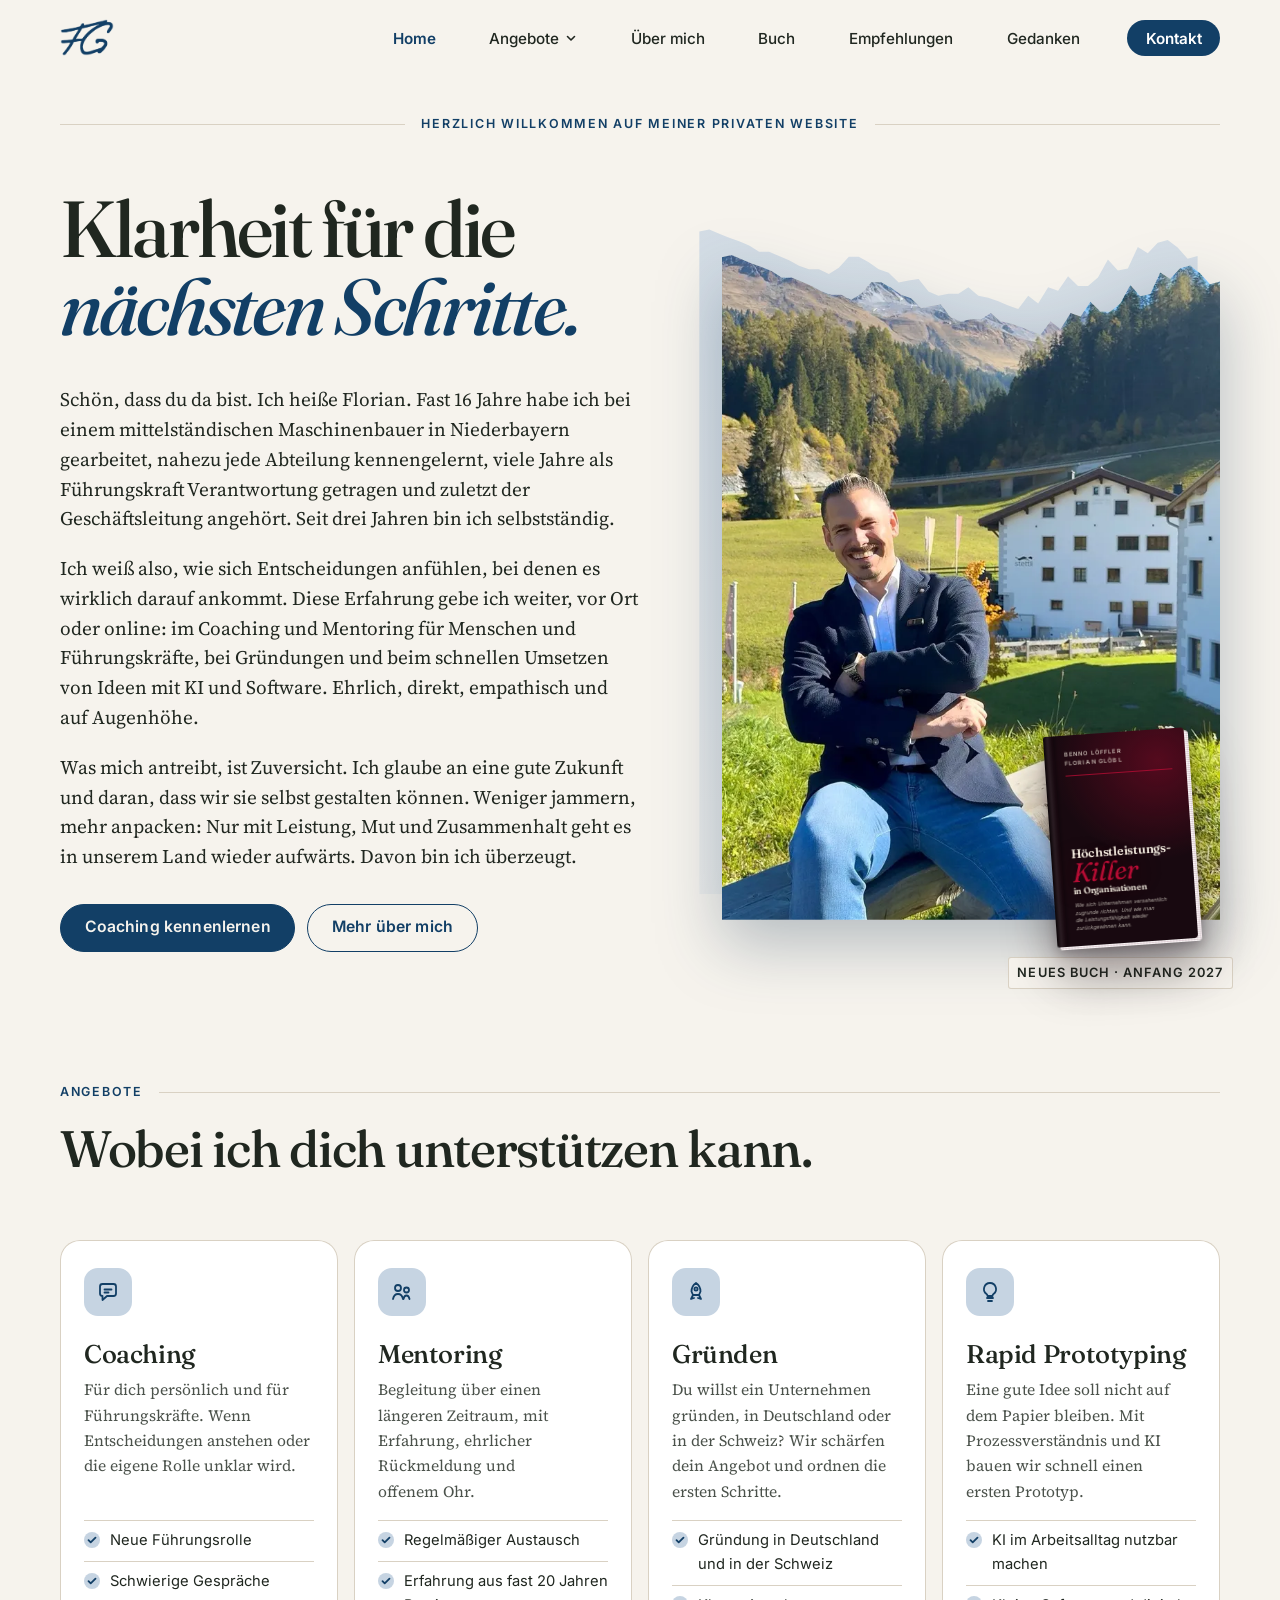
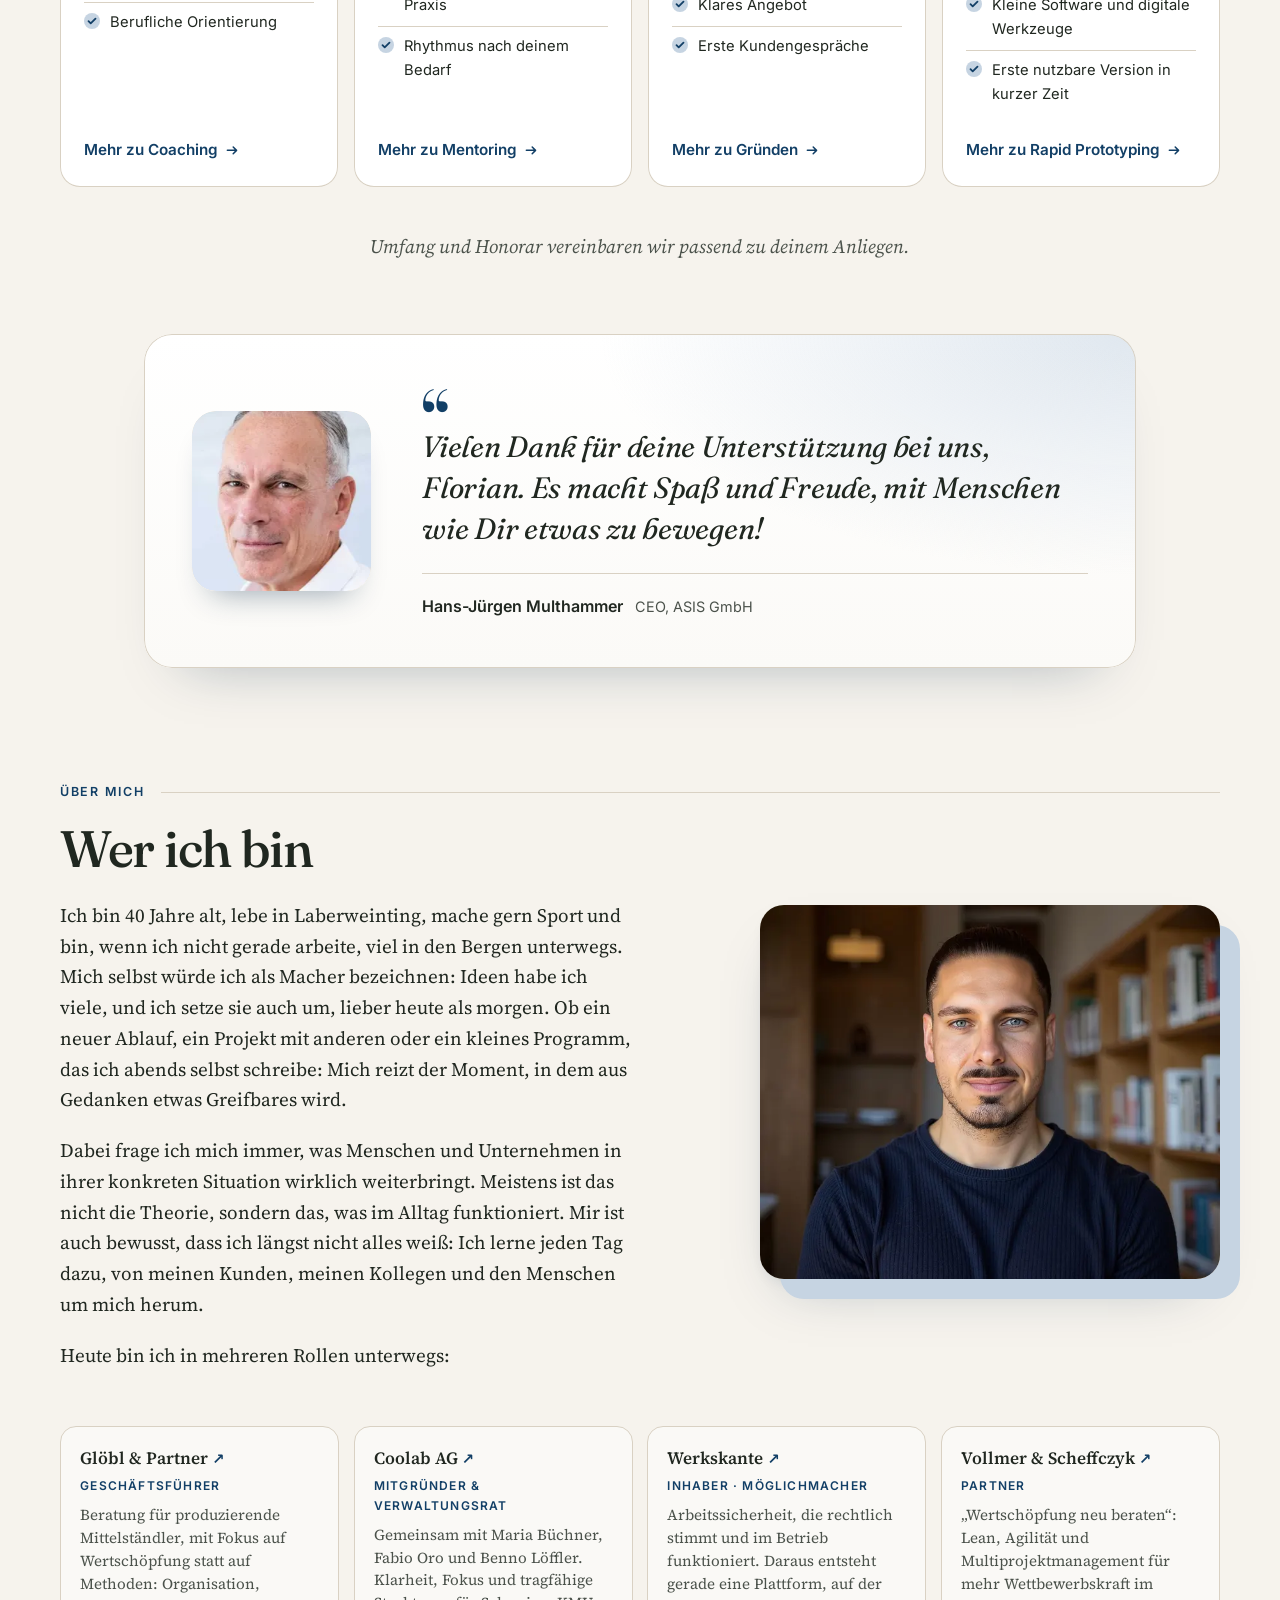
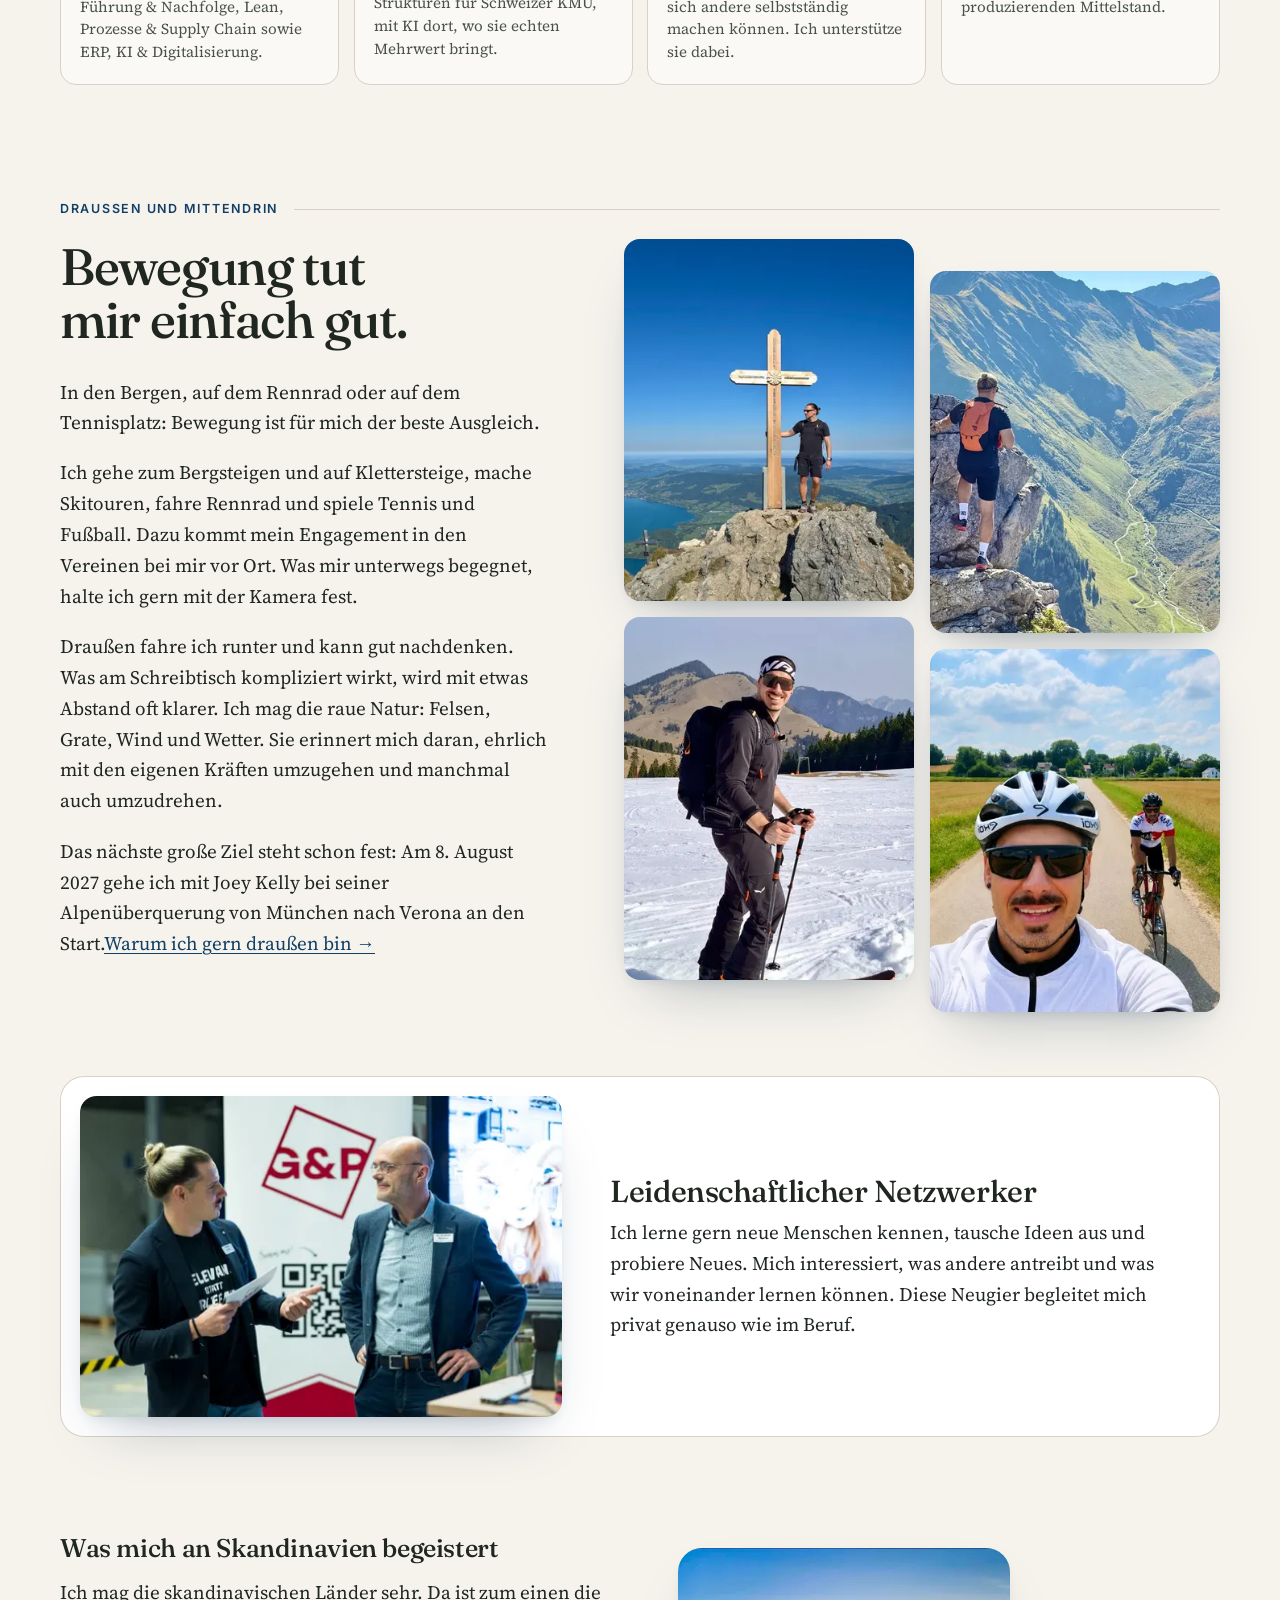
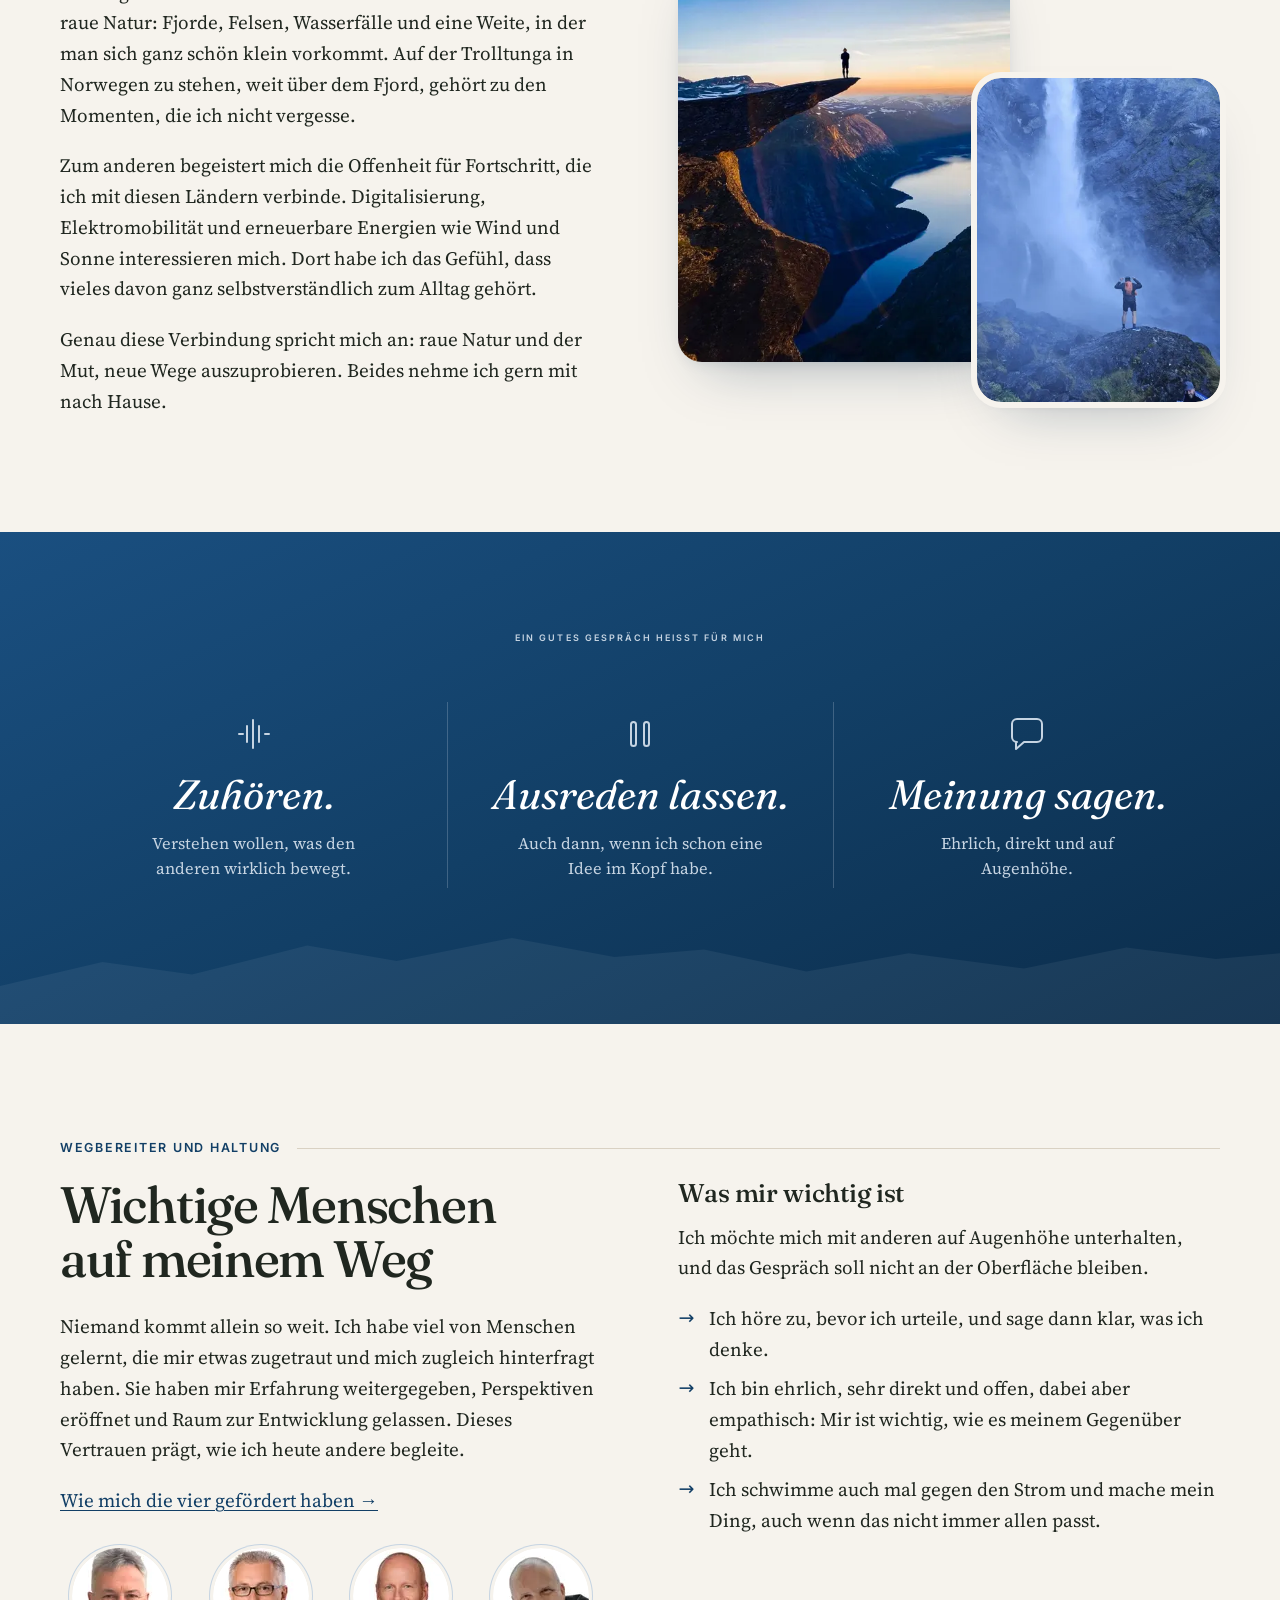
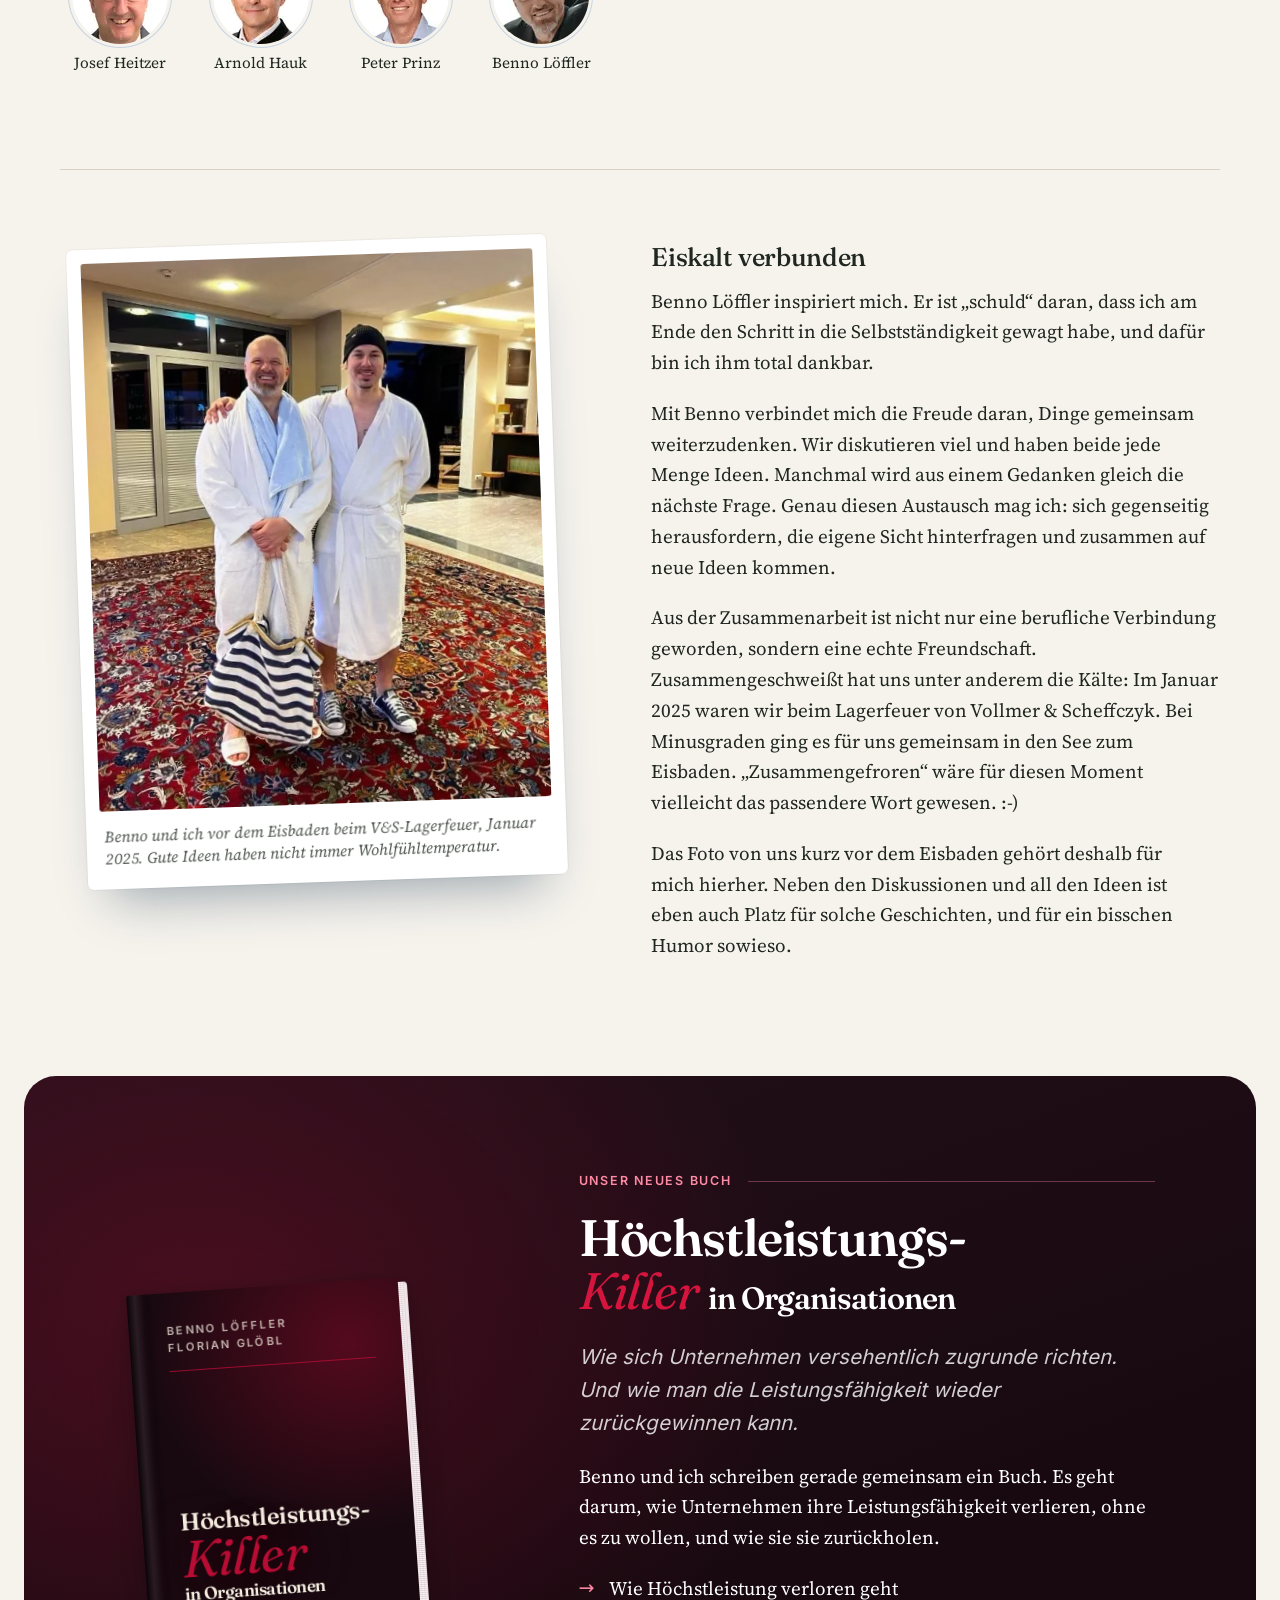
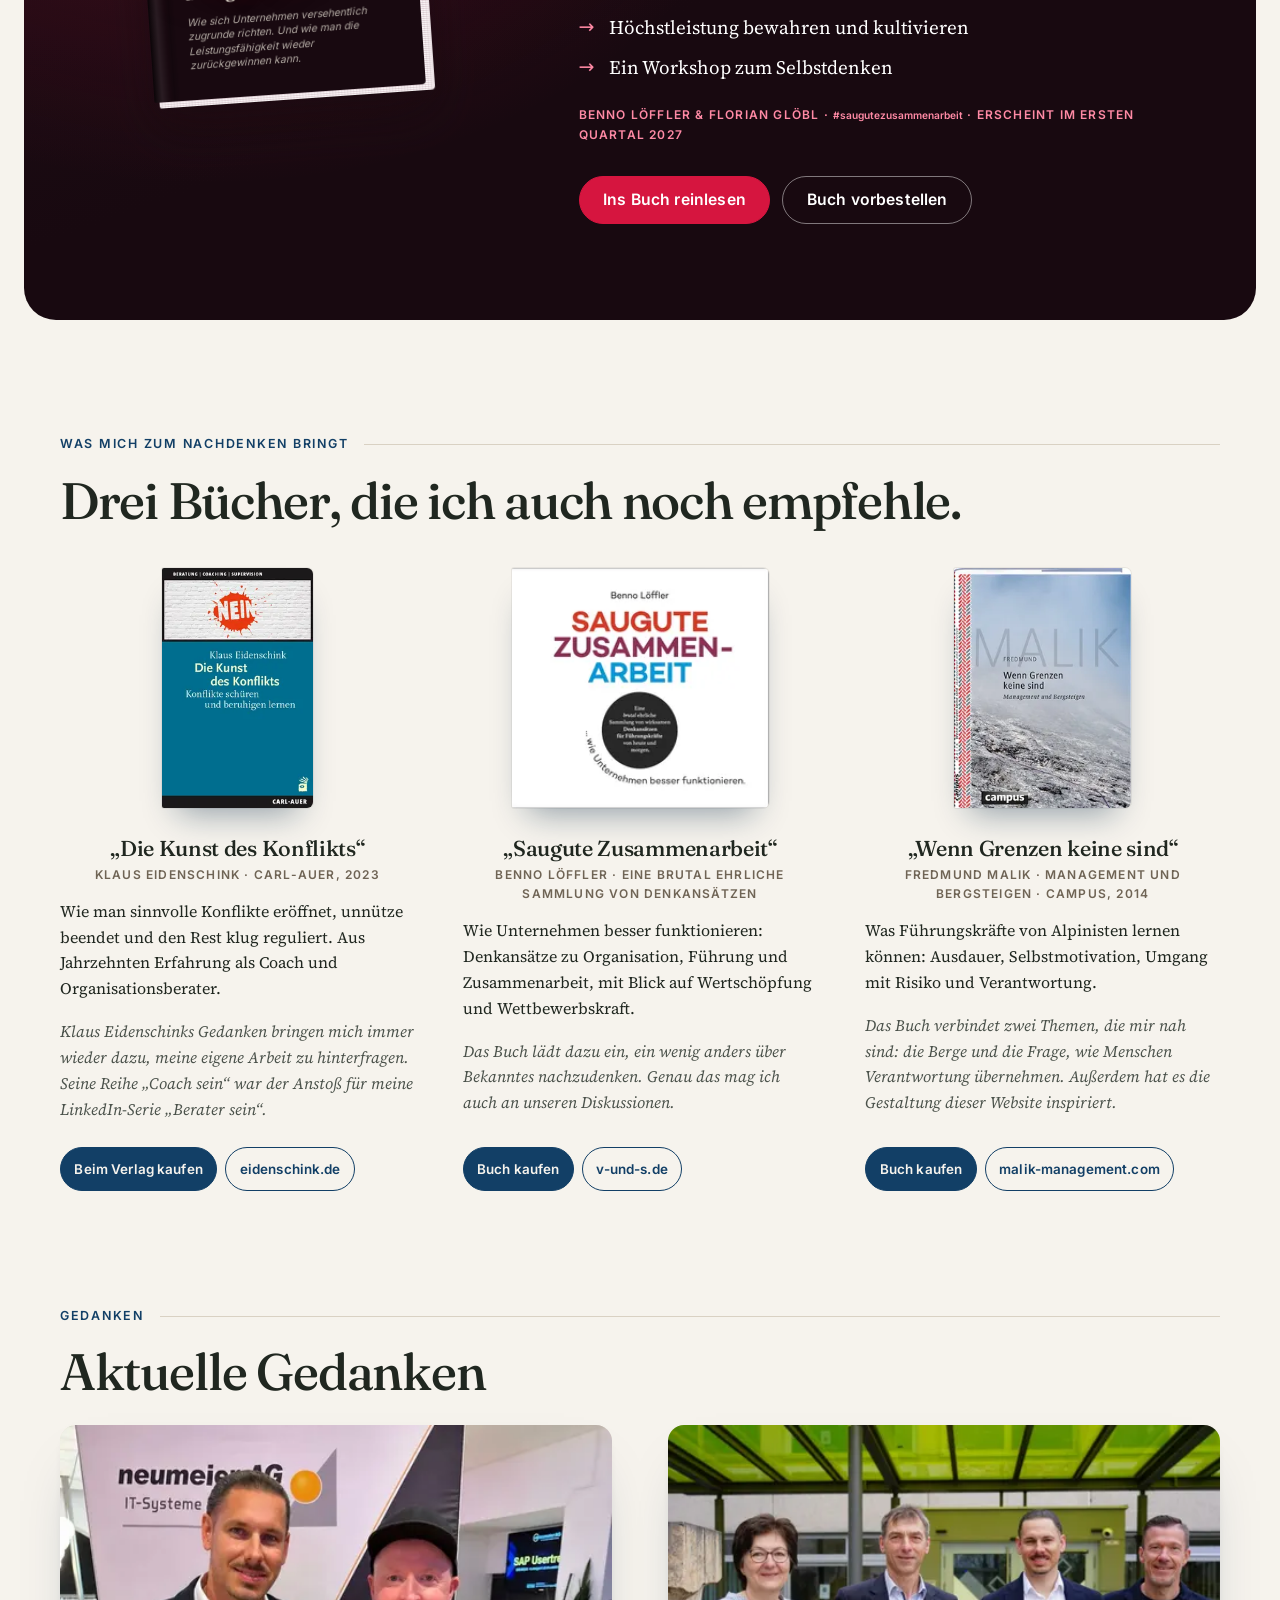
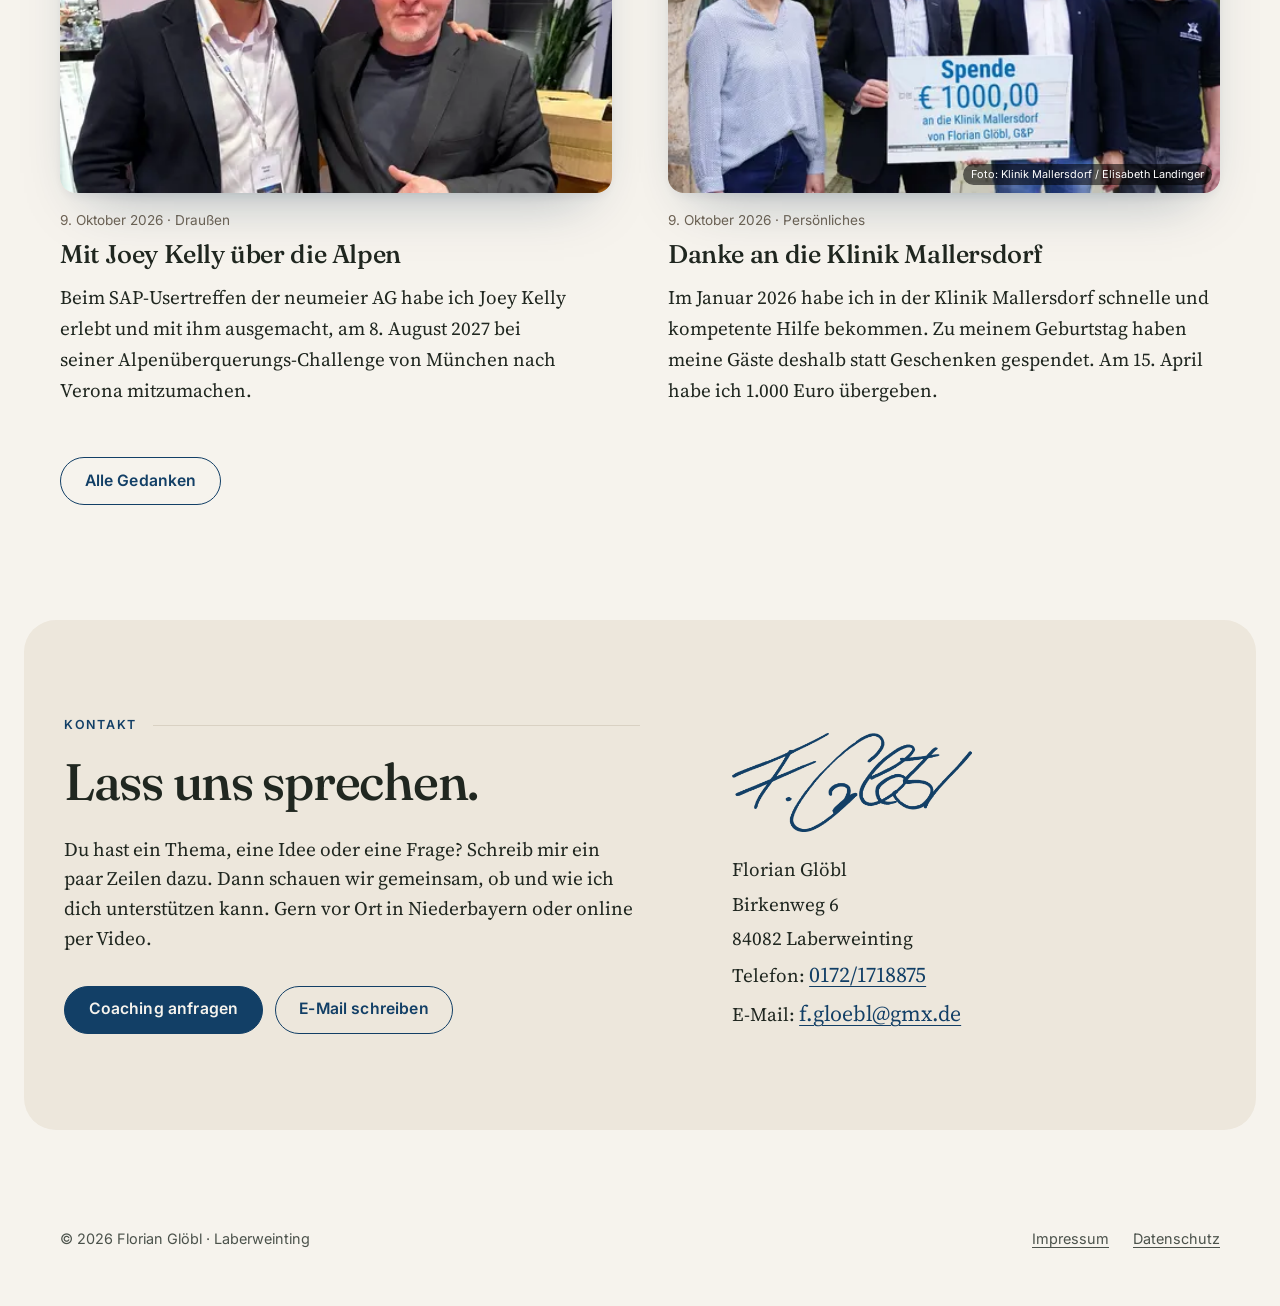
==== commit 7246a799: "Website-Build 0584fe3" ====
--- a/index.html
+++ b/index.html
@@ -1 +1 @@
-<!DOCTYPE html><html lang="de"><head><meta charset="utf-8"><meta name="viewport" content="width=device-width, initial-scale=1"><title>Florian Glöbl · Coaching, Mentoring und Gründen in Niederbayern und online</title><meta name="description" content="Coaching und Führungskräftecoaching, Mentoring und Unterstützung beim Gründen, in Niederbayern und online. Florian Glöbl aus Laberweinting: fast 16 Jahre Erfahrung im Mittelstand, ehrlich, direkt und auf Augenhöhe."><link rel="canonical" href="https://floriangloebl.de/"><meta name="robots" content="index, follow"><meta name="theme-color" content="#f6f3ed"><link rel="icon" href="/favicon.svg" type="image/svg+xml"><link rel="sitemap" href="/sitemap-index.xml"><meta property="og:type" content="website"><meta property="og:locale" content="de_DE"><meta property="og:site_name" content="Florian Glöbl"><meta property="og:title" content="Florian Glöbl · Coaching, Mentoring und Gründen in Niederbayern und online"><meta property="og:description" content="Coaching und Führungskräftecoaching, Mentoring und Unterstützung beim Gründen, in Niederbayern und online. Florian Glöbl aus Laberweinting: fast 16 Jahre Erfahrung im Mittelstand, ehrlich, direkt und auf Augenhöhe."><meta property="og:url" content="https://floriangloebl.de/"><meta property="og:image" content="https://floriangloebl.de/og.jpg"><meta property="og:image:alt" content="Florian Glöbl · Coaching, Mentoring und Gründen in Niederbayern und online"><meta name="twitter:card" content="summary_large_image"><meta name="twitter:title" content="Florian Glöbl · Coaching, Mentoring und Gründen in Niederbayern und online"><meta name="twitter:description" content="Coaching und Führungskräftecoaching, Mentoring und Unterstützung beim Gründen, in Niederbayern und online. Florian Glöbl aus Laberweinting: fast 16 Jahre Erfahrung im Mittelstand, ehrlich, direkt und auf Augenhöhe."><meta name="twitter:image" content="https://floriangloebl.de/og.jpg"><meta name="author" content="Florian Glöbl"><script type="application/ld+json">{"@context":"https://schema.org","@graph":[{"@type":"WebSite","@id":"https://floriangloebl.de/#website","url":"https://floriangloebl.de/","name":"Florian Glöbl","inLanguage":"de-DE","publisher":{"@id":"https://floriangloebl.de/#person"}},{"@type":"Person","@id":"https://floriangloebl.de/#person","name":"Florian Glöbl","url":"https://floriangloebl.de/","image":"https://floriangloebl.de/og.jpg","jobTitle":"Coach, Mentor und Berater","description":"Coaching und Führungskräftecoaching, Mentoring und Unterstützung beim Gründen, in Niederbayern und online. Florian Glöbl aus Laberweinting: fast 16 Jahre Erfahrung im Mittelstand, ehrlich, direkt und auf Augenhöhe.","email":"mailto:f.gloebl@gmx.de","address":{"@type":"PostalAddress","addressLocality":"Laberweinting","postalCode":"84082","addressRegion":"Bayern","addressCountry":"DE"},"knowsAbout":["Coaching","Führungskräftecoaching","Mentoring","Gründungsberatung","Organisationsentwicklung","Lean Management","ERP","Supply Chain"],"worksFor":[{"@type":"Organization","name":"Glöbl & Partner","url":"https://www.g-u-p.de/"},{"@type":"Organization","name":"Coolab AG","url":"https://coolab.ch/"},{"@type":"Organization","name":"Werkskante","url":"https://www.werkskante.de/"}],"sameAs":["https://www.linkedin.com/in/florian-gl%C3%B6bl-825a6a19b/","https://www.g-u-p.de/team","https://hoechstleistungskiller.v-und-s.de/"]}]}</script><script>document.documentElement.classList.add('js');</script><link rel="stylesheet" href="/_astro/Base.BH9J_eIr.css"></head><body><a class="skip-link" href="#inhalt">Zum Inhalt springen</a><header class="site-header"><div class="wrap"><a class="brand" href="/" aria-label="Florian Glöbl, zur Startseite"><span class="logo-fg" role="img" aria-label="Florian Glöbl"></span></a><button class="nav-toggle" type="button" aria-expanded="false" aria-controls="hauptmenue"><span class="bars" aria-hidden="true"></span> Menü</button><nav class="nav" id="hauptmenue" aria-label="Hauptmenü"><ul class="nav-list"><li><a href="/" aria-current="page">Home</a></li><li class="nav-drop"><button class="nav-drop__btn" type="button" aria-expanded="false" aria-controls="angebote-menue">Angebote<svg viewBox="0 0 12 12" aria-hidden="true"><path d="M2.5 4.5 6 8l3.5-3.5"></path></svg></button><div class="nav-drop__panel" id="angebote-menue"><ul><li><a href="/coaching/"><span class="nav-drop__icon"><svg viewBox="0 0 24 24" aria-hidden="true"><path d="M4 6.5A2.5 2.5 0 0 1 6.5 4h11A2.5 2.5 0 0 1 20 6.5v7a2.5 2.5 0 0 1-2.5 2.5H11l-4.5 4v-4h0A2.5 2.5 0 0 1 4 13.5z"/><path d="M8.5 9.5h7M8.5 12.5h4"/></svg></span><span><strong>Coaching</strong><small>Für dich und für Führungskräfte</small></span></a></li><li><a href="/mentoring/"><span class="nav-drop__icon"><svg viewBox="0 0 24 24" aria-hidden="true"><circle cx="8" cy="8" r="3"/><circle cx="16.5" cy="10" r="2.5"/><path d="M3 19c.6-3 2.6-5 5-5s4.4 2 5 5M13.5 19c.4-2 1.6-3.5 3-3.5s2.6 1.5 3 3.5"/></svg></span><span><strong>Mentoring</strong><small>Begleitung über längere Zeit</small></span></a></li><li><a href="/gruenden/"><span class="nav-drop__icon"><svg viewBox="0 0 24 24" aria-hidden="true"><path d="M12 3c3 2 4.5 5 4.5 8.5L15 15H9l-1.5-3.5C7.5 8 9 5 12 3z"/><circle cx="12" cy="9" r="1.6"/><path d="M9 15l-2 4 3-1M15 15l2 4-3-1"/></svg></span><span><strong>Gründen</strong><small>In Deutschland und der Schweiz</small></span></a></li><li><a href="/rapid-prototyping/"><span class="nav-drop__icon"><svg viewBox="0 0 24 24" aria-hidden="true"><path d="M9 18h6M10 21h4"/><path d="M12 3a6 6 0 0 0-3.5 10.9c.6.5 1 1.2 1 2.1h5c0-.9.4-1.6 1-2.1A6 6 0 0 0 12 3z"/></svg></span><span><strong>Rapid Prototyping</strong><small>Mit Prozessverständnis und KI</small></span></a></li></ul></div></li><li><a href="/#ueber-mich">Über mich</a></li><li><a href="/#buch">Buch</a></li><li><a href="/#nachdenken">Empfehlungen</a></li><li><a href="/gedanken/">Gedanken</a></li><li class="nav-cta-item"><a class="nav-cta" href="/#kontakt">Kontakt</a></li></ul></nav></div></header><main id="inhalt"><section class="hero" aria-labelledby="hallo"><div class="wrap"><p class="kicker hero-welcome">Herzlich willkommen auf meiner privaten Website</p><div><h1 id="hallo">Klarheit für die <em>nächsten Schritte.</em></h1><p class="lead">Schön, dass du da bist. Ich heiße Florian. Fast 16 Jahre habe ich bei einem mittelständischen Maschinenbauer in Niederbayern gearbeitet, nahezu jede Abteilung kennengelernt, viele Jahre als Führungskraft Verantwortung getragen und zuletzt der Geschäftsleitung angehört. Seit drei Jahren bin ich selbstständig.</p><p class="lead">Ich weiß also, wie sich Entscheidungen anfühlen, bei denen es wirklich darauf ankommt. Diese Erfahrung gebe ich weiter, vor Ort oder online: im Coaching und Mentoring für Menschen und Führungskräfte, bei Gründungen und beim schnellen Umsetzen von Ideen mit KI und Software. Ehrlich, direkt, empathisch und auf Augenhöhe.</p><p class="lead">Was mich antreibt, ist Zuversicht. Ich glaube an eine gute Zukunft und daran, dass wir sie selbst gestalten können. Weniger jammern, mehr anpacken: Nur mit Leistung, Mut und Zusammenhalt geht es in unserem Land wieder aufwärts. Davon bin ich überzeugt.</p><div class="actions"><a class="btn btn--primary" href="#coaching">Coaching kennenlernen</a><a class="btn btn--ghost" href="#ueber-mich">Mehr über mich</a></div></div><div class="hero__media"><figure class="photo"><picture><source srcset="/_astro/hero-berge.CXlVQoIy_2101aE.webp 480w, /_astro/hero-berge.CXlVQoIy_1P2aqX.webp 720w, /_astro/hero-berge.CXlVQoIy_Z1m7oJ5.webp 960w" type="image/webp" sizes="(max-width: 760px) 100vw, 46vw"><img src="/_astro/hero-berge.CXlVQoIy_ZzcgtO.jpg" srcset="/_astro/hero-berge.CXlVQoIy_20Nk8y.jpg 480w, /_astro/hero-berge.CXlVQoIy_1J5NmU.jpg 720w, /_astro/hero-berge.CXlVQoIy_Z1s3KN8.jpg 960w" alt="Florian Glöbl sitzt lachend auf einer Holzbank auf einer Bergwiese, dahinter ein weißes Haus, Nadelwald und Berggipfel." sizes="(max-width: 760px) 100vw, 46vw" loading="eager" fetchpriority="high" decoding="sync" style="object-position: 50% 40%" width="1206" height="1688"></picture></figure><a class="hero-book" href="https://hoechstleistungskiller.v-und-s.de/" rel="noopener" aria-label="Zur Website des Buchs Höchstleistungs-Killer"><div class="book" aria-hidden="true"><div class="book__cover"><p class="book__authors">Benno Löffler<br>Florian Glöbl</p><p class="book__title">Höchstleistungs-<em>Killer</em><span>in Organisationen</span></p><p class="book__sub">Wie sich Unternehmen versehentlich zugrunde richten. Und wie man die Leistungsfähigkeit wieder zurückgewinnen kann.</p></div></div><span class="hero-book__label">Neues Buch · Anfang 2027</span></a></div></div></section><section class="section" id="coaching" aria-labelledby="angebote"><div class="wrap"><p class="kicker">Angebote</p><div class="offers-intro" data-reveal><h2 id="angebote">Wobei ich dich unterstützen kann.</h2></div><div class="offer-cards offer-cards--v2"><article class="offer-card" data-reveal><span class="offer-icon"><svg viewBox="0 0 24 24" aria-hidden="true"><path d="M4 6.5A2.5 2.5 0 0 1 6.5 4h11A2.5 2.5 0 0 1 20 6.5v7a2.5 2.5 0 0 1-2.5 2.5H11l-4.5 4v-4h0A2.5 2.5 0 0 1 4 13.5z"/><path d="M8.5 9.5h7M8.5 12.5h4"/></svg></span><h3>Coaching</h3><p>Für dich persönlich und für Führungskräfte. Wenn Entscheidungen anstehen oder die eigene Rolle unklar wird.</p><ul><li>Neue Führungsrolle</li><li>Schwierige Gespräche</li><li>Berufliche Orientierung</li></ul><a class="offer-link" href="/coaching/">Mehr zu Coaching <svg viewBox="0 0 20 20" aria-hidden="true"><path d="M4 10h11m-4-4 4 4-4 4"></path></svg></a></article><article class="offer-card" data-reveal><span class="offer-icon"><svg viewBox="0 0 24 24" aria-hidden="true"><circle cx="8" cy="8" r="3"/><circle cx="16.5" cy="10" r="2.5"/><path d="M3 19c.6-3 2.6-5 5-5s4.4 2 5 5M13.5 19c.4-2 1.6-3.5 3-3.5s2.6 1.5 3 3.5"/></svg></span><h3>Mentoring</h3><p>Begleitung über einen längeren Zeitraum, mit Erfahrung, ehrlicher Rückmeldung und offenem Ohr.</p><ul><li>Regelmäßiger Austausch</li><li>Erfahrung aus fast 20 Jahren Praxis</li><li>Rhythmus nach deinem Bedarf</li></ul><a class="offer-link" href="/mentoring/">Mehr zu Mentoring <svg viewBox="0 0 20 20" aria-hidden="true"><path d="M4 10h11m-4-4 4 4-4 4"></path></svg></a></article><article class="offer-card" id="weitere-angebote" data-reveal><span class="offer-icon"><svg viewBox="0 0 24 24" aria-hidden="true"><path d="M12 3c3 2 4.5 5 4.5 8.5L15 15H9l-1.5-3.5C7.5 8 9 5 12 3z"/><circle cx="12" cy="9" r="1.6"/><path d="M9 15l-2 4 3-1M15 15l2 4-3-1"/></svg></span><h3>Gründen</h3><p>Du willst ein Unternehmen gründen, in Deutschland oder in der Schweiz? Wir schärfen dein Angebot und ordnen die ersten Schritte.</p><ul><li>Gründung in Deutschland und in der Schweiz</li><li>Klares Angebot</li><li>Erste Kundengespräche</li></ul><a class="offer-link" href="/gruenden/">Mehr zu Gründen <svg viewBox="0 0 20 20" aria-hidden="true"><path d="M4 10h11m-4-4 4 4-4 4"></path></svg></a></article><article class="offer-card" data-reveal><span class="offer-icon"><svg viewBox="0 0 24 24" aria-hidden="true"><path d="M9 18h6M10 21h4"/><path d="M12 3a6 6 0 0 0-3.5 10.9c.6.5 1 1.2 1 2.1h5c0-.9.4-1.6 1-2.1A6 6 0 0 0 12 3z"/></svg></span><h3>Rapid Prototyping</h3><p>Eine gute Idee soll nicht auf dem Papier bleiben. Mit Prozessverständnis und KI bauen wir schnell einen ersten Prototyp.</p><ul><li>KI im Arbeitsalltag nutzbar machen</li><li>Kleine Software und digitale Werkzeuge</li><li>Erste nutzbare Version in kurzer Zeit</li></ul><a class="offer-link" href="/rapid-prototyping/">Mehr zu Rapid Prototyping <svg viewBox="0 0 20 20" aria-hidden="true"><path d="M4 10h11m-4-4 4 4-4 4"></path></svg></a></article></div><p class="offers-note">Umfang und Honorar vereinbaren wir passend zu deinem Anliegen.</p><figure class="testimonial" data-reveal><figure class="photo testimonial__avatar"><picture><source srcset="/_astro/kunde-multhammer.BR6jZ4Md_Z1G5JLD.webp 160w, /_astro/kunde-multhammer.BR6jZ4Md_qW8ER.webp 240w, /_astro/kunde-multhammer.BR6jZ4Md_Zn9df3.webp 400w" type="image/webp" sizes="(max-width: 700px) 120px, 200px"><img src="/_astro/kunde-multhammer.BR6jZ4Md_Z26Rz8A.jpg" srcset="/_astro/kunde-multhammer.BR6jZ4Md_Pq56M.jpg 160w, /_astro/kunde-multhammer.BR6jZ4Md_Z26IafD.jpg 240w, /_astro/kunde-multhammer.BR6jZ4Md_29mBDn.jpg 400w" alt="Porträt von Hans-Jürgen Multhammer" sizes="(max-width: 700px) 120px, 200px" loading="lazy" fetchpriority="auto" decoding="async" style="object-position: 50% 40%" width="640" height="640"></picture></figure><div><span class="testimonial__mark" aria-hidden="true">“</span><blockquote><p>Vielen Dank für deine Unterstützung bei uns, Florian. Es macht Spaß und Freude, mit Menschen wie Dir etwas zu bewegen!</p></blockquote><figcaption><strong>Hans-Jürgen Multhammer</strong><span>CEO, ASIS GmbH</span></figcaption></div></figure></div></section><section class="section" id="ueber-mich" aria-labelledby="mein-weg"><div class="wrap"><p class="kicker">Über mich</p><h2 id="mein-weg" class="section-title">Wer ich bin</h2><div class="split"><div class="prose"><p>Ich bin 40 Jahre alt, lebe in Laberweinting, mache gern Sport und bin, wenn ich nicht gerade arbeite, viel in den Bergen unterwegs. Mich selbst würde ich als Macher bezeichnen: Ideen habe ich viele, und ich setze sie auch um, lieber heute als morgen. Ob ein neuer Ablauf, ein Projekt mit anderen oder ein kleines Programm, das ich abends selbst schreibe: Mich reizt der Moment, in dem aus Gedanken etwas Greifbares wird.</p><p>Dabei frage ich mich immer, was Menschen und Unternehmen in ihrer konkreten Situation wirklich weiterbringt. Meistens ist das nicht die Theorie, sondern das, was im Alltag funktioniert. Mir ist auch bewusst, dass ich längst nicht alles weiß: Ich lerne jeden Tag dazu, von meinen Kunden, meinen Kollegen und den Menschen um mich herum.</p><p>Heute bin ich in mehreren Rollen unterwegs:</p></div><figure class="photo"><picture><source srcset="/_astro/portrait.D3eM0Hh1_Z1LIGq0.webp 480w, /_astro/portrait.D3eM0Hh1_ZUmsIR.webp 720w, /_astro/portrait.D3eM0Hh1_WDJdz.webp 960w, /_astro/portrait.D3eM0Hh1_m93Ye.webp 1280w, /_astro/portrait.D3eM0Hh1_Z12oahD.webp 1600w" type="image/webp" sizes="(max-width: 760px) 100vw, 40vw"><img src="/_astro/portrait.D3eM0Hh1_Zn2MUf.jpg" srcset="/_astro/portrait.D3eM0Hh1_29Jnsc.jpg 480w, /_astro/portrait.D3eM0Hh1_Z245wEB.jpg 720w, /_astro/portrait.D3eM0Hh1_Zb4jHa.jpg 960w, /_astro/portrait.D3eM0Hh1_lWmW8.jpg 1280w, /_astro/portrait.D3eM0Hh1_Z12zQjJ.jpg 1600w" alt="Portrait von Florian Glöbl in dunklem Pullover vor einem Bücherregal." sizes="(max-width: 760px) 100vw, 40vw" loading="lazy" fetchpriority="auto" decoding="async" style="object-position: 45% 30%" width="2048" height="1664"></picture></figure></div><ul class="roles roles--wide"><li><a href="https://www.g-u-p.de/" rel="noopener">Glöbl &amp; Partner</a><em>Geschäftsführer</em><span>Beratung für produzierende Mittelständler, mit Fokus auf Wertschöpfung statt auf Methoden: Organisation, Führung &amp; Nachfolge, Lean, Prozesse &amp; Supply Chain sowie ERP, KI &amp; Digitalisierung.</span></li><li><a href="https://coolab.ch/" rel="noopener">Coolab AG</a><em>Mitgründer &amp; Verwaltungsrat</em><span>Gemeinsam mit Maria Büchner, Fabio Oro und Benno Löffler. Klarheit, Fokus und tragfähige Strukturen für Schweizer KMU, mit KI dort, wo sie echten Mehrwert bringt.</span></li><li><a href="https://www.werkskante.de/" rel="noopener">Werkskante</a><em>Inhaber · Möglichmacher</em><span>Arbeitssicherheit, die rechtlich stimmt und im Betrieb funktioniert. Daraus entsteht gerade eine Plattform, auf der sich andere selbstständig machen können. Ich unterstütze sie dabei.</span></li><li><a href="https://v-und-s.de/" rel="noopener">Vollmer &amp; Scheffczyk</a><em>Partner</em><span>„Wertschöpfung neu beraten“: Lean, Agilität und Multiprojektmanagement für mehr Wettbewerbskraft im produzierenden Mittelstand.</span></li></ul></div></section><section class="section" id="draussen" aria-labelledby="draussen-titel"><div class="wrap"><p class="kicker">Draußen und mittendrin</p><div class="move"><div class="move__text"><h2 id="draussen-titel">Bewegung tut mir einfach gut.</h2><p class="lead">In den Bergen, auf dem Rennrad oder auf dem Tennisplatz: Bewegung ist für mich der beste Ausgleich.</p><p>Ich gehe zum Bergsteigen und auf Klettersteige, mache Skitouren, fahre Rennrad und spiele Tennis und Fußball. Dazu kommt mein Engagement in den Vereinen bei mir vor Ort. Was mir unterwegs begegnet, halte ich gern mit der Kamera fest.</p><p>Draußen fahre ich runter und kann gut nachdenken. Was am Schreibtisch kompliziert wirkt, wird mit etwas Abstand oft klarer. Ich mag die raue Natur: Felsen, Grate, Wind und Wetter. Sie erinnert mich daran, ehrlich mit den eigenen Kräften umzugehen und manchmal auch umzudrehen.</p><p>Das nächste große Ziel steht schon fest: Am 8. August 2027 gehe ich mit Joey Kelly bei seiner Alpenüberquerung von München nach Verona an den Start.<a href="/gedanken/warum-ich-gern-draussen-bin/">Warum ich gern draußen bin →</a></p></div><div class="move__grid" data-reveal><figure class="photo"><picture><source srcset="/_astro/draussen-gipfelkreuz.JC9qDXus_BeGRC.webp 360w, /_astro/draussen-gipfelkreuz.JC9qDXus_Z2kPAOl.webp 560w, /_astro/draussen-gipfelkreuz.JC9qDXus_Z24bdOf.webp 720w" type="image/webp" sizes="(max-width: 760px) 50vw, 300px"><img src="/_astro/draussen-gipfelkreuz.JC9qDXus_ZQpcSt.jpg" srcset="/_astro/draussen-gipfelkreuz.JC9qDXus_Z2oPV9u.jpg 360w, /_astro/draussen-gipfelkreuz.JC9qDXus_ZgJ62w.jpg 560w, /_astro/draussen-gipfelkreuz.JC9qDXus_Z4I2q.jpg 720w" alt="Florian Glöbl steht neben einem hölzernen Gipfelkreuz auf einem Felsgipfel, darunter ein See und weites Hügelland." sizes="(max-width: 760px) 50vw, 300px" loading="lazy" fetchpriority="auto" decoding="async" style="object-position: 50% 45%" width="1280" height="1707"></picture></figure><figure class="photo"><picture><source srcset="/_astro/draussen-grat.BJ11eVS0_2igeU7.webp 360w, /_astro/draussen-grat.BJ11eVS0_SArKI.webp 560w, /_astro/draussen-grat.BJ11eVS0_KlAbu.webp 720w" type="image/webp" sizes="(max-width: 760px) 50vw, 300px"><img src="/_astro/draussen-grat.BJ11eVS0_ZQwWDo.jpg" srcset="/_astro/draussen-grat.BJ11eVS0_facQF.jpg 360w, /_astro/draussen-grat.BJ11eVS0_Z19uzhI.jpg 560w, /_astro/draussen-grat.BJ11eVS0_Z1MjHJ1.jpg 720w" alt="Ein Wanderer mit orangem Rucksack steht auf einem Felsen über einem tiefen grünen Bergtal." sizes="(max-width: 760px) 50vw, 300px" loading="lazy" fetchpriority="auto" decoding="async" style="object-position: 35% 40%" width="1280" height="2276"></picture></figure><figure class="photo"><picture><source srcset="/_astro/draussen-skitour.C2yjV9qk_1xgJuE.webp 360w, /_astro/draussen-skitour.C2yjV9qk_ZW9m73.webp 560w, /_astro/draussen-skitour.C2yjV9qk_2bn0KQ.webp 720w" type="image/webp" sizes="(max-width: 760px) 50vw, 300px"><img src="/_astro/draussen-skitour.C2yjV9qk_1rY7Wu.jpg" srcset="/_astro/draussen-skitour.C2yjV9qk_4qfOF.jpg 360w, /_astro/draussen-skitour.C2yjV9qk_Z2pYPM2.jpg 560w, /_astro/draussen-skitour.C2yjV9qk_Hww5R.jpg 720w" alt="Florian Glöbl auf Tourenski mit Rucksack, Stöcken und Sonnenbrille auf einer Schneefläche, im Hintergrund bewaldete Berge." sizes="(max-width: 760px) 50vw, 300px" loading="lazy" fetchpriority="auto" decoding="async" style="object-position: 50% 40%" width="1280" height="1707"></picture></figure><figure class="photo"><picture><source srcset="/_astro/draussen-rennrad.CbmsKKbm_Z22z6Te.webp 360w, /_astro/draussen-rennrad.CbmsKKbm_2hQFRH.webp 560w, /_astro/draussen-rennrad.CbmsKKbm_eAlrE.webp 720w" type="image/webp" sizes="(max-width: 760px) 50vw, 300px"><img src="/_astro/draussen-rennrad.CbmsKKbm_ZlqGKo.jpg" srcset="/_astro/draussen-rennrad.CbmsKKbm_cBzsX.jpg 360w, /_astro/draussen-rennrad.CbmsKKbm_Zx8Ky2.jpg 560w, /_astro/draussen-rennrad.CbmsKKbm_Z1ef8dk.jpg 720w" alt="Selfie von Florian Glöbl mit Radhelm und Sonnenbrille auf einer Landstraße, hinter ihm ein Rennradfahrer." sizes="(max-width: 760px) 50vw, 300px" loading="lazy" fetchpriority="auto" decoding="async" style="object-position: 50% 35%" width="863" height="1535"></picture></figure></div></div><div class="network" data-reveal><figure class="photo network__photo"><picture><source srcset="/_astro/netzwerk-apero.CJ-vXW0y_20SyC7.webp 480w, /_astro/netzwerk-apero.CJ-vXW0y_1Gjq7j.webp 720w, /_astro/netzwerk-apero.CJ-vXW0y_ZfXirN.webp 960w" type="image/webp" sizes="(max-width: 760px) 100vw, 480px"><img src="/_astro/netzwerk-apero.CJ-vXW0y_1OfMqp.jpg" srcset="/_astro/netzwerk-apero.CJ-vXW0y_ZwLJio.jpg 480w, /_astro/netzwerk-apero.CJ-vXW0y_ZQlRNc.jpg 720w, /_astro/netzwerk-apero.CJ-vXW0y_2gxwqC.jpg 960w" alt="Florian Glöbl im Gespräch mit Dr. Herbert Wollner beim Apéro von Glöbl &amp; Partner bei Staudinger, im Hintergrund ein G&amp;P-Banner." sizes="(max-width: 760px) 100vw, 480px" loading="lazy" fetchpriority="auto" decoding="async" style="object-position: 40% 40%" width="2400" height="1586"></picture></figure><div><h3>Leidenschaftlicher Netzwerker</h3><p>Ich lerne gern neue Menschen kennen, tausche Ideen aus und probiere Neues. Mich interessiert, was andere antreibt und was wir voneinander lernen können. Diese Neugier begleitet mich privat genauso wie im Beruf.</p></div></div><div class="north" id="skandinavien" data-reveal><div class="prose"><h3>Was mich an Skandinavien begeistert</h3><p>Ich mag die skandinavischen Länder sehr. Da ist zum einen die raue Natur: Fjorde, Felsen, Wasserfälle und eine Weite, in der man sich ganz schön klein vorkommt. Auf der Trolltunga in Norwegen zu stehen, weit über dem Fjord, gehört zu den Momenten, die ich nicht vergesse.</p><p>Zum anderen begeistert mich die Offenheit für Fortschritt, die ich mit diesen Ländern verbinde. Digitalisierung, Elektromobilität und erneuerbare Energien wie Wind und Sonne interessieren mich. Dort habe ich das Gefühl, dass vieles davon ganz selbstverständlich zum Alltag gehört.</p><p>Genau diese Verbindung spricht mich an: raue Natur und der Mut, neue Wege auszuprobieren. Beides nehme ich gern mit nach Hause.</p></div><div class="north__photos"><figure class="photo"><picture><source srcset="/_astro/fjord.CBNensmO_NrqcY.webp 480w, /_astro/fjord.CBNensmO_Zjl2yj.webp 720w, /_astro/fjord.CBNensmO_1sQiM1.webp 1000w" type="image/webp" sizes="(max-width: 860px) 58vw, 330px"><img src="/_astro/fjord.CBNensmO_1TLLKh.jpg" srcset="/_astro/fjord.CBNensmO_1hC0Qb.jpg 480w, /_astro/fjord.CBNensmO_9Ox4S.jpg 720w, /_astro/fjord.CBNensmO_Z1FvkbX.jpg 1000w" alt="Florian Glöbl steht auf der Trolltunga, einem weit über einen Fjord ragenden Felsvorsprung in Norwegen, im Abendlicht." sizes="(max-width: 860px) 58vw, 330px" loading="lazy" fetchpriority="auto" decoding="async" style="object-position: 50% 40%" width="1281" height="1598"></picture></figure><figure class="photo"><picture><source srcset="/_astro/norwegen-wasserfall.6pobNpJM_GH2dz.webp 360w, /_astro/norwegen-wasserfall.6pobNpJM_Z1scj3q.webp 560w" type="image/webp" sizes="(max-width: 860px) 42vw, 240px"><img src="/_astro/norwegen-wasserfall.6pobNpJM_X9GmB.jpg" srcset="/_astro/norwegen-wasserfall.6pobNpJM_Z1GjGmO.jpg 360w, /_astro/norwegen-wasserfall.6pobNpJM_1dX6a7.jpg 560w" alt="Ein Mann steht klein auf einem Felsen vor einem gewaltigen, tosenden Wasserfall im Sprühnebel." sizes="(max-width: 860px) 42vw, 240px" loading="lazy" fetchpriority="auto" decoding="async" style="object-position: 55% 60%" width="1280" height="1707"></picture></figure></div></div></div></section><section class="statement" aria-labelledby="gespraech-titel"><div class="wrap"><p class="dialog__kicker" id="gespraech-titel">Ein gutes Gespräch heißt für mich</p><ol class="dialog"><li data-reveal><svg viewBox="0 0 48 48" aria-hidden="true"><path d="M10 24h4M18 16v16M24 10v28M30 16v16M36 24h4"></path></svg><strong>Zuhören.</strong><span>Verstehen wollen, was den anderen wirklich bewegt.</span></li><li data-reveal><svg viewBox="0 0 48 48" aria-hidden="true"><rect x="15" y="12" width="5" height="24" rx="2.5"></rect><rect x="28" y="12" width="5" height="24" rx="2.5"></rect></svg><strong>Ausreden lassen.</strong><span>Auch dann, wenn ich schon eine Idee im Kopf habe.</span></li><li data-reveal><svg viewBox="0 0 48 48" aria-hidden="true"><path d="M9 14a5 5 0 0 1 5-5h20a5 5 0 0 1 5 5v13a5 5 0 0 1-5 5H21l-8 7v-7h1a5 5 0 0 1-5-5z"></path></svg><strong>Meinung sagen.</strong><span>Ehrlich, direkt und auf Augenhöhe.</span></li></ol></div></section><section class="section" id="wegbereiter" aria-labelledby="menschen"><div class="wrap"><p class="kicker">Wegbereiter und Haltung</p><div class="columns"><div class="prose"><h2 id="menschen">Wichtige Menschen auf meinem Weg</h2><p>Niemand kommt allein so weit. Ich habe viel von Menschen gelernt, die mir etwas zugetraut und mich zugleich hinterfragt haben. Sie haben mir Erfahrung weitergegeben, Perspektiven eröffnet und Raum zur Entwicklung gelassen. Dieses Vertrauen prägt, wie ich heute andere begleite.</p><p><a href="/gedanken/warum-mentoren-so-wichtig-sind/">Wie mich die vier gefördert haben →</a></p><ul class="mentors"><li><figure class="photo"><picture><source srcset="/_astro/mentor-heitzer.so4_6JDb_goYuS.webp 96w, /_astro/mentor-heitzer.so4_6JDb_VxJuv.webp 192w, /_astro/mentor-heitzer.so4_6JDb_1HE16x.webp 250w" type="image/webp" sizes="96px"><img src="/_astro/mentor-heitzer.so4_6JDb_Z1iubVY.jpg" srcset="/_astro/mentor-heitzer.so4_6JDb_gdisM.jpg 96w, /_astro/mentor-heitzer.so4_6JDb_Z24Asy1.jpg 192w, /_astro/mentor-heitzer.so4_6JDb_Z1iubVY.jpg 250w" alt="Porträt von Josef Heitzer" sizes="96px" loading="lazy" fetchpriority="auto" decoding="async" style="object-position: 50% 40%" width="250" height="250"></picture></figure><span>Josef Heitzer</span></li><li><figure class="photo"><picture><source srcset="/_astro/mentor-hauk.Bmpy31h3_1JylvS.webp 96w, /_astro/mentor-hauk.Bmpy31h3_cVdPj.webp 192w, /_astro/mentor-hauk.Bmpy31h3_zNxFE.webp 250w" type="image/webp" sizes="96px"><img src="/_astro/mentor-hauk.Bmpy31h3_JNyzk.jpg" srcset="/_astro/mentor-hauk.Bmpy31h3_Z1oNhs6.jpg 96w, /_astro/mentor-hauk.Bmpy31h3_mVeIY.jpg 192w, /_astro/mentor-hauk.Bmpy31h3_JNyzk.jpg 250w" alt="Porträt von Arnold Hauk" sizes="96px" loading="lazy" fetchpriority="auto" decoding="async" style="object-position: 50% 40%" width="250" height="250"></picture></figure><span>Arnold Hauk</span></li><li><figure class="photo"><picture><source srcset="/_astro/mentor-prinz.BGVAm1Uk_Z1CxKu7.webp 96w, /_astro/mentor-prinz.BGVAm1Uk_Joeui.webp 192w, /_astro/mentor-prinz.BGVAm1Uk_efr5e.webp 250w" type="image/webp" sizes="96px"><img src="/_astro/mentor-prinz.BGVAm1Uk_e3K38.jpg" srcset="/_astro/mentor-prinz.BGVAm1Uk_2iUjo5.jpg 96w, /_astro/mentor-prinz.BGVAm1Uk_Jcxsc.jpg 192w, /_astro/mentor-prinz.BGVAm1Uk_e3K38.jpg 250w" alt="Porträt von Peter Prinz" sizes="96px" loading="lazy" fetchpriority="auto" decoding="async" style="object-position: 50% 40%" width="250" height="250"></picture></figure><span>Peter Prinz</span></li><li><figure class="photo"><picture><source srcset="/_astro/mentor-loeffler.CosT5Ofs_1Y13nR.webp 96w, /_astro/mentor-loeffler.CosT5Ofs_ZhhHn3.webp 192w, /_astro/mentor-loeffler.CosT5Ofs_1lfyim.webp 250w" type="image/webp" sizes="96px"><img src="/_astro/mentor-loeffler.CosT5Ofs_WhBlb.jpg" srcset="/_astro/mentor-loeffler.CosT5Ofs_1S4GjO.jpg 96w, /_astro/mentor-loeffler.CosT5Ofs_Z2knJqu.jpg 192w, /_astro/mentor-loeffler.CosT5Ofs_ZGPsK5.jpg 250w" alt="Porträt von Benno Löffler" sizes="96px" loading="lazy" fetchpriority="auto" decoding="async" style="object-position: 50% 50%" width="540" height="540"></picture></figure><span>Benno Löffler</span></li></ul></div><div class="prose"><h3>Was mir wichtig ist</h3><p>Ich möchte mich mit anderen auf Augenhöhe unterhalten, und das Gespräch soll nicht an der Oberfläche bleiben.</p><ul class="arrows"><li>Ich höre zu, bevor ich urteile, und sage dann klar, was ich denke.</li><li>Ich bin ehrlich, sehr direkt und offen, dabei aber empathisch: Mir ist wichtig, wie es meinem Gegenüber geht.</li><li>Ich schwimme auch mal gegen den Strom und mache mein Ding, auch wenn das nicht immer allen passt.</li></ul></div></div><div class="benno split split--flip" data-reveal><figure class="photo"><picture><source srcset="/_astro/benno-eisbaden.B3icP31l_1SLsH8.webp 480w, /_astro/benno-eisbaden.B3icP31l_Z2cwqJy.webp 720w" type="image/webp" sizes="(max-width: 760px) 100vw, 520px"><img src="/_astro/benno-eisbaden.B3icP31l_Z8tuY9.jpg" srcset="/_astro/benno-eisbaden.B3icP31l_Z17mJlo.jpg 480w, /_astro/benno-eisbaden.B3icP31l_Z8tuY9.jpg 720w" alt="Benno Löffler (links) und ich (rechts, mit Mütze) stehen lachend Arm in Arm in weißen Bademänteln auf einem roten Teppich in einem Hotelfoyer." sizes="(max-width: 760px) 100vw, 520px" loading="lazy" fetchpriority="auto" decoding="async" style="object-position: 50% 50%" width="720" height="874"></picture><figcaption>Benno und ich vor dem Eisbaden beim V&amp;S-Lagerfeuer, Januar 2025. Gute Ideen haben nicht immer Wohlfühltemperatur.</figcaption></figure><div class="prose"><h3>Eiskalt verbunden</h3><p>Benno Löffler inspiriert mich. Er ist „schuld“ daran, dass ich am Ende den Schritt in die Selbstständigkeit gewagt habe, und dafür bin ich ihm total dankbar.</p><p>Mit Benno verbindet mich die Freude daran, Dinge gemeinsam weiterzudenken. Wir diskutieren viel und haben beide jede Menge Ideen. Manchmal wird aus einem Gedanken gleich die nächste Frage. Genau diesen Austausch mag ich: sich gegenseitig herausfordern, die eigene Sicht hinterfragen und zusammen auf neue Ideen kommen.</p><p>Aus der Zusammenarbeit ist nicht nur eine berufliche Verbindung geworden, sondern eine echte Freundschaft. Zusammengeschweißt hat uns unter anderem die Kälte: Im Januar 2025 waren wir beim Lagerfeuer von Vollmer &amp; Scheffczyk. Bei Minusgraden ging es für uns gemeinsam in den See zum Eisbaden. „Zusammengefroren“ wäre für diesen Moment vielleicht das passendere Wort gewesen. :-)</p><p>Das Foto von uns kurz vor dem Eisbaden gehört deshalb für mich hierher. Neben den Diskussionen und all den Ideen ist eben auch Platz für solche Geschichten, und für ein bisschen Humor sowieso.</p></div></div></div></section><section class="book-feature" id="buch" aria-labelledby="buch-titel"><div class="wrap"><div class="book-feature__visual" data-reveal><a href="https://hoechstleistungskiller.v-und-s.de/" rel="noopener" aria-label="Website zum Buch Höchstleistungs-Killer"><div class="book" aria-hidden="true"><div class="book__cover"><p class="book__authors">Benno Löffler<br>Florian Glöbl</p><p class="book__title">Höchstleistungs-<em>Killer</em><span>in Organisationen</span></p><p class="book__sub">Wie sich Unternehmen versehentlich zugrunde richten. Und wie man die Leistungsfähigkeit wieder zurückgewinnen kann.</p></div></div></a></div><div class="prose"><p class="kicker">Unser neues Buch</p><h2 id="buch-titel">Höchstleistungs-<em>Killer</em> <span>in Organisationen</span></h2><p class="subline">Wie sich Unternehmen versehentlich zugrunde richten. Und wie man die Leistungsfähigkeit wieder zurückgewinnen kann.</p><p>Benno und ich schreiben gerade gemeinsam ein Buch. Es geht darum, wie Unternehmen ihre Leistungsfähigkeit verlieren, ohne es zu wollen, und wie sie sie zurückholen.</p><ul class="arrows"><li>Wie Höchstleistung verloren geht</li><li>Höchstleistung bewahren und kultivieren</li><li>Ein Workshop zum Selbstdenken</li></ul><p class="book-meta">Benno Löffler &amp; Florian Glöbl · <span class="tag">#saugutezusammenarbeit</span> · Erscheint im ersten Quartal 2027</p><div class="actions"><a class="btn btn--primary" href="https://hoechstleistungskiller.v-und-s.de/" rel="noopener">Ins Buch reinlesen</a><a class="btn btn--ghost" href="mailto:tietz@v-und-s.de?subject=Vorbestellung%20H%C3%B6chstleistungskiller-Buch">Buch vorbestellen</a></div></div></div></section><section class="section" id="nachdenken" aria-labelledby="nachdenken-titel"><div class="wrap"><p class="kicker">Was mich zum Nachdenken bringt</p><h2 id="nachdenken-titel">Drei Bücher, die ich auch noch empfehle.</h2><div class="recs"><article class="rec" data-reveal><a class="rec-cover" href="https://www.carl-auer.de/die-kunst-des-konflikts" rel="noopener" aria-label="Die Kunst des Konflikts kaufen"><figure class="photo"><picture><source srcset="/_astro/cover-eidenschink.BbMLgf0-_Z26AUfL.webp 240w, /_astro/cover-eidenschink.BbMLgf0-_Z1PI4H9.webp 480w" type="image/webp" sizes="220px"><img src="/_astro/cover-eidenschink.BbMLgf0-_1RXaeC.jpg" srcset="/_astro/cover-eidenschink.BbMLgf0-_1uJISb.jpg 240w, /_astro/cover-eidenschink.BbMLgf0-_1KCzqN.jpg 480w" alt="Buchcover „Die Kunst des Konflikts“ von Klaus Eidenschink" sizes="220px" loading="lazy" fetchpriority="auto" decoding="async" style="object-position: 50% 50%" width="628" height="1000"></picture></figure></a><h3>„Die Kunst des Konflikts“</h3><p class="by">Klaus Eidenschink · Carl-Auer, 2023</p><p>Wie man sinnvolle Konflikte eröffnet, unnütze beendet und den Rest klug reguliert. Aus Jahrzehnten Erfahrung als Coach und Organisationsberater.</p><p class="why">Klaus Eidenschinks Gedanken bringen mich immer wieder dazu, meine eigene Arbeit zu hinterfragen. Seine Reihe „Coach sein“ war der Anstoß für meine LinkedIn-Serie „Berater sein“.</p><div class="actions"><a class="btn btn--primary" href="https://www.carl-auer.de/die-kunst-des-konflikts" rel="noopener">Beim Verlag kaufen</a><a class="btn btn--ghost" href="https://eidenschink.de/" rel="noopener">eidenschink.de</a></div></article><article class="rec" data-reveal><a class="rec-cover" href="https://www.amazon.de/SAUGUTE-ZUSAMMENARBEIT-Marktdruck-erzeugen-aushalten/dp/3000680160" rel="noopener" aria-label="Saugute Zusammenarbeit kaufen"><figure class="photo"><picture><source srcset="/_astro/cover-loeffler.Ckz7yyKv_Z1TbsnL.webp 240w, /_astro/cover-loeffler.Ckz7yyKv_Z1QC26n.webp 480w" type="image/webp" sizes="220px"><img src="/_astro/cover-loeffler.Ckz7yyKv_2hgBvh.jpg" srcset="/_astro/cover-loeffler.Ckz7yyKv_CkmuE.jpg 240w, /_astro/cover-loeffler.Ckz7yyKv_ESMM3.jpg 480w" alt="Buchcover „Saugute Zusammenarbeit“ von Benno Löffler" sizes="220px" loading="lazy" fetchpriority="auto" decoding="async" style="object-position: 50% 50%" width="1500" height="1397"></picture></figure></a><h3>„Saugute Zusammenarbeit“</h3><p class="by">Benno Löffler · Eine brutal ehrliche Sammlung von Denkansätzen</p><p>Wie Unternehmen besser funktionieren: Denkansätze zu Organisation, Führung und Zusammenarbeit, mit Blick auf Wertschöpfung und Wettbewerbskraft.</p><p class="why">Das Buch lädt dazu ein, ein wenig anders über Bekanntes nachzudenken. Genau das mag ich auch an unseren Diskussionen.</p><div class="actions"><a class="btn btn--primary" href="https://www.amazon.de/SAUGUTE-ZUSAMMENARBEIT-Marktdruck-erzeugen-aushalten/dp/3000680160" rel="noopener">Buch kaufen</a><a class="btn btn--ghost" href="https://v-und-s.de/team/" rel="noopener">v-und-s.de</a></div></article><article class="rec" data-reveal><a class="rec-cover" href="https://www.hugendubel.de/de/search?q=wenn%20grenzen%20keine%20sind%20malik" rel="noopener" aria-label="Wenn Grenzen keine sind kaufen"><figure class="photo"><picture><source srcset="/_astro/cover-malik.Bi9LC55N_Z1wlzx2.webp 240w, /_astro/cover-malik.Bi9LC55N_Vqypo.webp 480w" type="image/webp" sizes="220px"><img src="/_astro/cover-malik.Bi9LC55N_JKimD.jpg" srcset="/_astro/cover-malik.Bi9LC55N_Z1mlyDm.jpg 240w, /_astro/cover-malik.Bi9LC55N_16qzj4.jpg 480w" alt="Buchcover „Wenn Grenzen keine sind – Management und Bergsteigen“ von Fredmund Malik" sizes="220px" loading="lazy" fetchpriority="auto" decoding="async" style="object-position: 50% 50%" width="505" height="686"></picture></figure></a><h3>„Wenn Grenzen keine sind“</h3><p class="by">Fredmund Malik · Management und Bergsteigen · Campus, 2014</p><p>Was Führungskräfte von Alpinisten lernen können: Ausdauer, Selbstmotivation, Umgang mit Risiko und Verantwortung.</p><p class="why">Das Buch verbindet zwei Themen, die mir nah sind: die Berge und die Frage, wie Menschen Verantwortung übernehmen. Außerdem hat es die Gestaltung dieser Website inspiriert.</p><div class="actions"><a class="btn btn--primary" href="https://www.hugendubel.de/de/search?q=wenn%20grenzen%20keine%20sind%20malik" rel="noopener">Buch kaufen</a><a class="btn btn--ghost" href="https://www.malik-management.com/" rel="noopener">malik-management.com</a></div></article></div></div></section><section class="section" id="gedanken" aria-labelledby="gedanken-titel"><div class="wrap"><p class="kicker">Gedanken</p><h2 id="gedanken-titel">Aktuelle Gedanken</h2><div class="post-list post-list--two"><article class="post-card"><a href="/gedanken/mit-joey-kelly-ueber-die-alpen/" tabindex="-1" aria-hidden="true"><figure class="photo"><picture><source srcset="/_astro/joey-kelly.D3xwdCGz_Z1PI1PN.webp 480w, /_astro/joey-kelly.D3xwdCGz_Z1xdDQz.webp 720w, /_astro/joey-kelly.D3xwdCGz_11YEWv.webp 960w" type="image/webp" sizes="(max-width: 640px) 100vw, 480px"><img src="/_astro/joey-kelly.D3xwdCGz_ZzjQ3X.jpg" srcset="/_astro/joey-kelly.D3xwdCGz_Z1PTHRT.jpg 480w, /_astro/joey-kelly.D3xwdCGz_Z1xpkSF.jpg 720w, /_astro/joey-kelly.D3xwdCGz_V3iSs.jpg 960w" alt="Florian Glöbl und Joey Kelly stehen nebeneinander vor einem Banner der neumeier AG beim SAP-Usertreffen, Joey Kelly mit schwarzer Kappe zeigt den Daumen." sizes="(max-width: 640px) 100vw, 480px" loading="lazy" fetchpriority="auto" decoding="async" style="object-position: 50% 10%" width="1086" height="1448"></picture></figure></a><div><p class="post-meta"><time datetime="2026-10-09T18:00:00.000Z">9. Oktober 2026</time> · Draußen</p><h3><a href="/gedanken/mit-joey-kelly-ueber-die-alpen/">Mit Joey Kelly über die Alpen</a></h3><p>Beim SAP-Usertreffen der neumeier AG habe ich Joey Kelly erlebt und mit ihm ausgemacht, am 8. August 2027 bei seiner Alpenüberquerungs-Challenge von München nach Verona mitzumachen.</p></div></article><article class="post-card"><a href="/gedanken/danke-klinik-mallersdorf/" tabindex="-1" aria-hidden="true"><figure class="photo"><picture><source srcset="/_astro/klinik-spende.O6-dy_1E_haEb2.webp 480w, /_astro/klinik-spende.O6-dy_1E_Z1h9JC2.webp 720w, /_astro/klinik-spende.O6-dy_1E_11OE4M.webp 960w" type="image/webp" sizes="(max-width: 640px) 100vw, 480px"><img src="/_astro/klinik-spende.O6-dy_1E_XeIJD.jpg" srcset="/_astro/klinik-spende.O6-dy_1E_Z1KUmRp.jpg 480w, /_astro/klinik-spende.O6-dy_1E_1JVm8s.jpg 720w, /_astro/klinik-spende.O6-dy_1E_Z11gmXE.jpg 960w" alt="Spendenübergabe vor dem Eingang der Klinik Mallersdorf: Margit Hien, Bernhard Fürst, Florian Glöbl und Andreas Schneider (von links), Florian Glöbl und Bernhard Fürst halten ein Schild mit der Aufschrift „Spende € 1000,00 an die Klinik Mallersdorf von Florian Glöbl, G&amp;P“." sizes="(max-width: 640px) 100vw, 480px" loading="lazy" fetchpriority="auto" decoding="async" style="object-position: 50% 50%" width="2400" height="1600"></picture><figcaption>Foto: Klinik Mallersdorf / Elisabeth Landinger</figcaption></figure></a><div><p class="post-meta"><time datetime="2026-10-09T00:00:00.000Z">9. Oktober 2026</time> · Persönliches</p><h3><a href="/gedanken/danke-klinik-mallersdorf/">Danke an die Klinik Mallersdorf</a></h3><p>Im Januar 2026 habe ich in der Klinik Mallersdorf schnelle und kompetente Hilfe bekommen. Zu meinem Geburtstag haben meine Gäste deshalb statt Geschenken gespendet. Am 15. April habe ich 1.000 Euro übergeben.</p></div></article></div><p class="actions"><a class="btn btn--ghost" href="/gedanken/">Alle Gedanken</a></p></div></section><section class="contact" id="kontakt" aria-labelledby="kontakt-titel"><div class="wrap"><div class="prose"><p class="kicker">Kontakt</p><h2 id="kontakt-titel">Lass uns sprechen.</h2><p class="lead">Du hast ein Thema, eine Idee oder eine Frage? Schreib mir ein paar Zeilen dazu. Dann schauen wir gemeinsam, ob und wie ich dich unterstützen kann. Gern vor Ort in Niederbayern oder online per Video.</p><div class="actions"><a class="btn btn--primary" href="mailto:f.gloebl@gmx.de?subject=Anfrage%20Coaching">Coaching anfragen</a><a class="btn btn--ghost" href="mailto:f.gloebl@gmx.de">E-Mail schreiben</a></div></div><div class="contact__sign"><span class="signature" role="img" aria-label="Unterschrift Florian Glöbl"></span><address>Florian Glöbl<br>Birkenweg 6<br>84082 Laberweinting<br>Telefon: <a href="tel:+491721718875">0172/1718875</a><br>E-Mail: <a href="mailto:f.gloebl@gmx.de">f.gloebl@gmx.de</a></address></div></div></section></main><footer class="site-footer"><div class="wrap"><p>© 2026 Florian Glöbl · Laberweinting</p><ul><li><a href="/impressum/">Impressum</a></li><li><a href="/datenschutz/">Datenschutz</a></li></ul></div></footer><script type="module">var e=document.querySelector(`.site-header`),t=document.querySelector(`.nav-toggle`),n=document.getElementById(`hauptmenue`),r=e=>{t?.setAttribute(`aria-expanded`,String(e)),n?.classList.toggle(`is-open`,e)};t?.addEventListener(`click`,()=>r(t.getAttribute(`aria-expanded`)!==`true`)),n?.addEventListener(`click`,e=>{e.target.closest(`a`)&&r(!1)}),document.addEventListener(`keydown`,e=>{e.key===`Escape`&&t?.getAttribute(`aria-expanded`)===`true`&&(r(!1),t.focus())});var i=document.querySelector(`.nav-drop`),a=i?.querySelector(`.nav-drop__btn`),o=e=>{a?.setAttribute(`aria-expanded`,String(e)),i?.classList.toggle(`is-open`,e)},s=()=>matchMedia(`(hover: hover) and (min-width: 1181px)`).matches;a?.addEventListener(`click`,()=>o(s()?!0:a.getAttribute(`aria-expanded`)!==`true`)),i?.addEventListener(`mouseenter`,()=>{matchMedia(`(hover: hover) and (min-width: 1181px)`).matches&&o(!0)}),i?.addEventListener(`mouseleave`,()=>{matchMedia(`(hover: hover) and (min-width: 1181px)`).matches&&o(!1)}),document.addEventListener(`click`,e=>{i&&!i.contains(e.target)&&o(!1)}),i?.addEventListener(`keydown`,e=>{e.key===`Escape`&&(o(!1),a?.focus())}),i?.addEventListener(`focusout`,e=>{i.contains(e.relatedTarget)||o(!1)});var c=document.querySelectorAll(`[data-reveal]`);if(`IntersectionObserver`in window){let e=new IntersectionObserver(t=>{for(let n of t)n.isIntersecting&&(n.target.classList.add(`is-visible`),e.unobserve(n.target))},{rootMargin:`0px 0px -8% 0px`});c.forEach(t=>e.observe(t))}else c.forEach(e=>e.classList.add(`is-visible`));var l=()=>e?.classList.toggle(`is-scrolled`,window.scrollY>8);l(),window.addEventListener(`scroll`,l,{passive:!0});</script></body></html>+<!DOCTYPE html><html lang="de"><head><meta charset="utf-8"><meta name="viewport" content="width=device-width, initial-scale=1"><title>Florian Glöbl · Coaching, Mentoring und Gründen in Niederbayern und online</title><meta name="description" content="Coaching und Führungskräftecoaching, Mentoring und Unterstützung beim Gründen, in Niederbayern und online. Florian Glöbl aus Laberweinting: fast 16 Jahre Erfahrung im Mittelstand, ehrlich, direkt und auf Augenhöhe."><link rel="canonical" href="https://floriangloebl.de/"><meta name="robots" content="index, follow"><meta name="theme-color" content="#f6f3ed"><link rel="icon" href="/favicon.svg" type="image/svg+xml"><link rel="sitemap" href="/sitemap-index.xml"><meta property="og:type" content="website"><meta property="og:locale" content="de_DE"><meta property="og:site_name" content="Florian Glöbl"><meta property="og:title" content="Florian Glöbl · Coaching, Mentoring und Gründen in Niederbayern und online"><meta property="og:description" content="Coaching und Führungskräftecoaching, Mentoring und Unterstützung beim Gründen, in Niederbayern und online. Florian Glöbl aus Laberweinting: fast 16 Jahre Erfahrung im Mittelstand, ehrlich, direkt und auf Augenhöhe."><meta property="og:url" content="https://floriangloebl.de/"><meta property="og:image" content="https://floriangloebl.de/og.jpg"><meta property="og:image:alt" content="Florian Glöbl · Coaching, Mentoring und Gründen in Niederbayern und online"><meta name="twitter:card" content="summary_large_image"><meta name="twitter:title" content="Florian Glöbl · Coaching, Mentoring und Gründen in Niederbayern und online"><meta name="twitter:description" content="Coaching und Führungskräftecoaching, Mentoring und Unterstützung beim Gründen, in Niederbayern und online. Florian Glöbl aus Laberweinting: fast 16 Jahre Erfahrung im Mittelstand, ehrlich, direkt und auf Augenhöhe."><meta name="twitter:image" content="https://floriangloebl.de/og.jpg"><meta name="author" content="Florian Glöbl"><script type="application/ld+json">{"@context":"https://schema.org","@graph":[{"@type":"WebSite","@id":"https://floriangloebl.de/#website","url":"https://floriangloebl.de/","name":"Florian Glöbl","inLanguage":"de-DE","publisher":{"@id":"https://floriangloebl.de/#person"}},{"@type":"Person","@id":"https://floriangloebl.de/#person","name":"Florian Glöbl","url":"https://floriangloebl.de/","image":"https://floriangloebl.de/og.jpg","jobTitle":"Coach, Mentor und Berater","description":"Coaching und Führungskräftecoaching, Mentoring und Unterstützung beim Gründen, in Niederbayern und online. Florian Glöbl aus Laberweinting: fast 16 Jahre Erfahrung im Mittelstand, ehrlich, direkt und auf Augenhöhe.","email":"mailto:f.gloebl@gmx.de","address":{"@type":"PostalAddress","addressLocality":"Laberweinting","postalCode":"84082","addressRegion":"Bayern","addressCountry":"DE"},"knowsAbout":["Coaching","Führungskräftecoaching","Mentoring","Gründungsberatung","Organisationsentwicklung","Lean Management","ERP","Supply Chain"],"worksFor":[{"@type":"Organization","name":"Glöbl & Partner","url":"https://www.g-u-p.de/"},{"@type":"Organization","name":"Coolab AG","url":"https://coolab.ch/"},{"@type":"Organization","name":"Werkskante","url":"https://www.werkskante.de/"}],"sameAs":["https://www.linkedin.com/in/florian-gl%C3%B6bl-825a6a19b/","https://www.g-u-p.de/team","https://hoechstleistungskiller.v-und-s.de/"]}]}</script><script>document.documentElement.classList.add('js');</script><link rel="stylesheet" href="/_astro/Base.Z_cjh3Ex.css"></head><body><a class="skip-link" href="#inhalt">Zum Inhalt springen</a><header class="site-header"><div class="wrap"><a class="brand" href="/" aria-label="Florian Glöbl, zur Startseite"><span class="logo-fg" role="img" aria-label="Florian Glöbl"></span></a><button class="nav-toggle" type="button" aria-expanded="false" aria-controls="hauptmenue"><span class="bars" aria-hidden="true"></span> Menü</button><nav class="nav" id="hauptmenue" aria-label="Hauptmenü"><ul class="nav-list"><li><a href="/" aria-current="page">Home</a></li><li class="nav-drop"><button class="nav-drop__btn" type="button" aria-expanded="false" aria-controls="angebote-menue">Angebote<svg viewBox="0 0 12 12" aria-hidden="true"><path d="M2.5 4.5 6 8l3.5-3.5"></path></svg></button><div class="nav-drop__panel" id="angebote-menue"><ul><li><a href="/coaching/"><span class="nav-drop__icon"><svg viewBox="0 0 24 24" aria-hidden="true"><path d="M4 6.5A2.5 2.5 0 0 1 6.5 4h11A2.5 2.5 0 0 1 20 6.5v7a2.5 2.5 0 0 1-2.5 2.5H11l-4.5 4v-4h0A2.5 2.5 0 0 1 4 13.5z"/><path d="M8.5 9.5h7M8.5 12.5h4"/></svg></span><span><strong>Coaching</strong><small>Für dich und für Führungskräfte</small></span></a></li><li><a href="/mentoring/"><span class="nav-drop__icon"><svg viewBox="0 0 24 24" aria-hidden="true"><circle cx="8" cy="8" r="3"/><circle cx="16.5" cy="10" r="2.5"/><path d="M3 19c.6-3 2.6-5 5-5s4.4 2 5 5M13.5 19c.4-2 1.6-3.5 3-3.5s2.6 1.5 3 3.5"/></svg></span><span><strong>Mentoring</strong><small>Begleitung über längere Zeit</small></span></a></li><li><a href="/gruenden/"><span class="nav-drop__icon"><svg viewBox="0 0 24 24" aria-hidden="true"><path d="M12 3c3 2 4.5 5 4.5 8.5L15 15H9l-1.5-3.5C7.5 8 9 5 12 3z"/><circle cx="12" cy="9" r="1.6"/><path d="M9 15l-2 4 3-1M15 15l2 4-3-1"/></svg></span><span><strong>Gründen</strong><small>In Deutschland und der Schweiz</small></span></a></li><li><a href="/rapid-prototyping/"><span class="nav-drop__icon"><svg viewBox="0 0 24 24" aria-hidden="true"><path d="M9 18h6M10 21h4"/><path d="M12 3a6 6 0 0 0-3.5 10.9c.6.5 1 1.2 1 2.1h5c0-.9.4-1.6 1-2.1A6 6 0 0 0 12 3z"/></svg></span><span><strong>Rapid Prototyping</strong><small>Mit Prozessverständnis und KI</small></span></a></li></ul></div></li><li><a href="/#ueber-mich">Über mich</a></li><li><a href="/#buch">Buch</a></li><li><a href="/#nachdenken">Empfehlungen</a></li><li><a href="/gedanken/">Gedanken</a></li><li class="nav-cta-item"><a class="nav-cta" href="/#kontakt">Kontakt</a></li></ul></nav></div></header><main id="inhalt"><section class="hero" aria-labelledby="hallo"><div class="wrap"><p class="kicker hero-welcome">Herzlich willkommen auf meiner privaten Website</p><div><h1 id="hallo">Klarheit für die <em>nächsten Schritte.</em></h1><p class="lead">Schön, dass du da bist. Ich heiße Florian. Fast 16 Jahre habe ich bei einem mittelständischen Maschinenbauer in Niederbayern gearbeitet, nahezu jede Abteilung kennengelernt, viele Jahre als Führungskraft Verantwortung getragen und zuletzt der Geschäftsleitung angehört. Seit drei Jahren bin ich selbstständig.</p><p class="lead">Ich weiß also, wie sich Entscheidungen anfühlen, bei denen es wirklich darauf ankommt. Diese Erfahrung gebe ich weiter, vor Ort oder online: im Coaching und Mentoring für Menschen und Führungskräfte, bei Gründungen und beim schnellen Umsetzen von Ideen mit KI und Software. Ehrlich, direkt, empathisch und auf Augenhöhe.</p><p class="lead">Was mich antreibt, ist Zuversicht. Ich glaube an eine gute Zukunft und daran, dass wir sie selbst gestalten können. Weniger jammern, mehr anpacken: Nur mit Leistung, Mut und Zusammenhalt geht es in unserem Land wieder aufwärts. Davon bin ich überzeugt.</p><div class="actions"><a class="btn btn--primary" href="#coaching">Coaching kennenlernen</a><a class="btn btn--ghost" href="#ueber-mich">Mehr über mich</a></div></div><div class="hero__media"><figure class="photo"><picture><source srcset="/_astro/hero-berge.CXlVQoIy_2101aE.webp 480w, /_astro/hero-berge.CXlVQoIy_1P2aqX.webp 720w, /_astro/hero-berge.CXlVQoIy_Z1m7oJ5.webp 960w" type="image/webp" sizes="(max-width: 760px) 100vw, 46vw"><img src="/_astro/hero-berge.CXlVQoIy_ZzcgtO.jpg" srcset="/_astro/hero-berge.CXlVQoIy_20Nk8y.jpg 480w, /_astro/hero-berge.CXlVQoIy_1J5NmU.jpg 720w, /_astro/hero-berge.CXlVQoIy_Z1s3KN8.jpg 960w" alt="Florian Glöbl sitzt lachend auf einer Holzbank auf einer Bergwiese, dahinter ein weißes Haus, Nadelwald und Berggipfel." sizes="(max-width: 760px) 100vw, 46vw" loading="eager" fetchpriority="high" decoding="sync" style="object-position: 50% 40%" width="1206" height="1688"></picture></figure><a class="hero-book" href="https://hoechstleistungskiller.v-und-s.de/" rel="noopener" aria-label="Zur Website des Buchs Höchstleistungs-Killer"><div class="book" aria-hidden="true"><div class="book__cover"><p class="book__authors">Benno Löffler<br>Florian Glöbl</p><p class="book__title">Höchstleistungs-<em>Killer</em><span>in Organisationen</span></p><p class="book__sub">Wie sich Unternehmen versehentlich zugrunde richten. Und wie man die Leistungsfähigkeit wieder zurückgewinnen kann.</p></div></div><span class="hero-book__label">Neues Buch · Anfang 2027</span></a></div></div></section><section class="section" id="coaching" aria-labelledby="angebote"><div class="wrap"><p class="kicker">Angebote</p><div class="offers-intro" data-reveal><h2 id="angebote">Wobei ich dich unterstützen kann.</h2></div><div class="offer-cards offer-cards--v2"><article class="offer-card" data-reveal><span class="offer-icon"><svg viewBox="0 0 24 24" aria-hidden="true"><path d="M4 6.5A2.5 2.5 0 0 1 6.5 4h11A2.5 2.5 0 0 1 20 6.5v7a2.5 2.5 0 0 1-2.5 2.5H11l-4.5 4v-4h0A2.5 2.5 0 0 1 4 13.5z"/><path d="M8.5 9.5h7M8.5 12.5h4"/></svg></span><h3>Coaching</h3><p>Für dich persönlich und für Führungskräfte. Wenn Entscheidungen anstehen oder die eigene Rolle unklar wird.</p><ul><li>Neue Führungsrolle</li><li>Schwierige Gespräche</li><li>Berufliche Orientierung</li></ul><a class="offer-link" href="/coaching/">Mehr zu Coaching <svg viewBox="0 0 20 20" aria-hidden="true"><path d="M4 10h11m-4-4 4 4-4 4"></path></svg></a></article><article class="offer-card" data-reveal><span class="offer-icon"><svg viewBox="0 0 24 24" aria-hidden="true"><circle cx="8" cy="8" r="3"/><circle cx="16.5" cy="10" r="2.5"/><path d="M3 19c.6-3 2.6-5 5-5s4.4 2 5 5M13.5 19c.4-2 1.6-3.5 3-3.5s2.6 1.5 3 3.5"/></svg></span><h3>Mentoring</h3><p>Begleitung über einen längeren Zeitraum, mit Erfahrung, ehrlicher Rückmeldung und offenem Ohr.</p><ul><li>Regelmäßiger Austausch</li><li>Erfahrung aus fast 20 Jahren Praxis</li><li>Rhythmus nach deinem Bedarf</li></ul><a class="offer-link" href="/mentoring/">Mehr zu Mentoring <svg viewBox="0 0 20 20" aria-hidden="true"><path d="M4 10h11m-4-4 4 4-4 4"></path></svg></a></article><article class="offer-card" id="weitere-angebote" data-reveal><span class="offer-icon"><svg viewBox="0 0 24 24" aria-hidden="true"><path d="M12 3c3 2 4.5 5 4.5 8.5L15 15H9l-1.5-3.5C7.5 8 9 5 12 3z"/><circle cx="12" cy="9" r="1.6"/><path d="M9 15l-2 4 3-1M15 15l2 4-3-1"/></svg></span><h3>Gründen</h3><p>Du willst ein Unternehmen gründen, in Deutschland oder in der Schweiz? Wir schärfen dein Angebot und ordnen die ersten Schritte.</p><ul><li>Gründung in Deutschland und in der Schweiz</li><li>Klares Angebot</li><li>Erste Kundengespräche</li></ul><a class="offer-link" href="/gruenden/">Mehr zu Gründen <svg viewBox="0 0 20 20" aria-hidden="true"><path d="M4 10h11m-4-4 4 4-4 4"></path></svg></a></article><article class="offer-card" data-reveal><span class="offer-icon"><svg viewBox="0 0 24 24" aria-hidden="true"><path d="M9 18h6M10 21h4"/><path d="M12 3a6 6 0 0 0-3.5 10.9c.6.5 1 1.2 1 2.1h5c0-.9.4-1.6 1-2.1A6 6 0 0 0 12 3z"/></svg></span><h3>Rapid Prototyping</h3><p>Eine gute Idee soll nicht auf dem Papier bleiben. Mit Prozessverständnis und KI bauen wir schnell einen ersten Prototyp.</p><ul><li>KI im Arbeitsalltag nutzbar machen</li><li>Kleine Software und digitale Werkzeuge</li><li>Erste nutzbare Version in kurzer Zeit</li></ul><a class="offer-link" href="/rapid-prototyping/">Mehr zu Rapid Prototyping <svg viewBox="0 0 20 20" aria-hidden="true"><path d="M4 10h11m-4-4 4 4-4 4"></path></svg></a></article></div><p class="offers-note">Umfang und Honorar vereinbaren wir passend zu deinem Anliegen.</p><figure class="testimonial" data-reveal><figure class="photo testimonial__avatar"><picture><source srcset="/_astro/kunde-multhammer.BR6jZ4Md_Z1G5JLD.webp 160w, /_astro/kunde-multhammer.BR6jZ4Md_qW8ER.webp 240w, /_astro/kunde-multhammer.BR6jZ4Md_Zn9df3.webp 400w" type="image/webp" sizes="(max-width: 700px) 120px, 200px"><img src="/_astro/kunde-multhammer.BR6jZ4Md_Z26Rz8A.jpg" srcset="/_astro/kunde-multhammer.BR6jZ4Md_Pq56M.jpg 160w, /_astro/kunde-multhammer.BR6jZ4Md_Z26IafD.jpg 240w, /_astro/kunde-multhammer.BR6jZ4Md_29mBDn.jpg 400w" alt="Porträt von Hans-Jürgen Multhammer" sizes="(max-width: 700px) 120px, 200px" loading="lazy" fetchpriority="auto" decoding="async" style="object-position: 50% 40%" width="640" height="640"></picture></figure><div><span class="testimonial__mark" aria-hidden="true">“</span><blockquote><p>Vielen Dank für deine Unterstützung bei uns, Florian. Es macht Spaß und Freude, mit Menschen wie Dir etwas zu bewegen!</p></blockquote><figcaption><strong>Hans-Jürgen Multhammer</strong><span>CEO, ASIS GmbH</span></figcaption></div></figure></div></section><section class="section" id="ueber-mich" aria-labelledby="mein-weg"><div class="wrap"><p class="kicker">Über mich</p><h2 id="mein-weg" class="section-title">Wer ich bin</h2><div class="split"><div class="prose"><p>Ich bin 40 Jahre alt, lebe in Laberweinting, mache gern Sport und bin, wenn ich nicht gerade arbeite, viel in den Bergen unterwegs. Mich selbst würde ich als Macher bezeichnen: Ideen habe ich viele, und ich setze sie auch um, lieber heute als morgen. Ob ein neuer Ablauf, ein Projekt mit anderen oder ein kleines Programm, das ich abends selbst schreibe: Mich reizt der Moment, in dem aus Gedanken etwas Greifbares wird.</p><p>Dabei frage ich mich immer, was Menschen und Unternehmen in ihrer konkreten Situation wirklich weiterbringt. Meistens ist das nicht die Theorie, sondern das, was im Alltag funktioniert. Mir ist auch bewusst, dass ich längst nicht alles weiß: Ich lerne jeden Tag dazu, von meinen Kunden, meinen Kollegen und den Menschen um mich herum.</p><p>Heute bin ich in mehreren Rollen unterwegs:</p></div><figure class="photo"><picture><source srcset="/_astro/portrait.D3eM0Hh1_Z1LIGq0.webp 480w, /_astro/portrait.D3eM0Hh1_ZUmsIR.webp 720w, /_astro/portrait.D3eM0Hh1_WDJdz.webp 960w, /_astro/portrait.D3eM0Hh1_m93Ye.webp 1280w, /_astro/portrait.D3eM0Hh1_Z12oahD.webp 1600w" type="image/webp" sizes="(max-width: 760px) 100vw, 40vw"><img src="/_astro/portrait.D3eM0Hh1_Zn2MUf.jpg" srcset="/_astro/portrait.D3eM0Hh1_29Jnsc.jpg 480w, /_astro/portrait.D3eM0Hh1_Z245wEB.jpg 720w, /_astro/portrait.D3eM0Hh1_Zb4jHa.jpg 960w, /_astro/portrait.D3eM0Hh1_lWmW8.jpg 1280w, /_astro/portrait.D3eM0Hh1_Z12zQjJ.jpg 1600w" alt="Portrait von Florian Glöbl in dunklem Pullover vor einem Bücherregal." sizes="(max-width: 760px) 100vw, 40vw" loading="lazy" fetchpriority="auto" decoding="async" style="object-position: 45% 30%" width="2048" height="1664"></picture></figure></div><ul class="roles roles--wide"><li><a href="https://www.g-u-p.de/" rel="noopener">Glöbl &amp; Partner</a><em>Geschäftsführer</em><span>Beratung für produzierende Mittelständler, mit Fokus auf Wertschöpfung statt auf Methoden: Organisation, Führung &amp; Nachfolge, Lean, Prozesse &amp; Supply Chain sowie ERP, KI &amp; Digitalisierung.</span></li><li><a href="https://coolab.ch/" rel="noopener">Coolab AG</a><em>Mitgründer &amp; Verwaltungsrat</em><span>Gemeinsam mit Maria Büchner, Fabio Oro und Benno Löffler. Klarheit, Fokus und tragfähige Strukturen für Schweizer KMU, mit KI dort, wo sie echten Mehrwert bringt.</span></li><li><a href="https://www.werkskante.de/" rel="noopener">Werkskante</a><em>Inhaber · Möglichmacher</em><span>Arbeitssicherheit, die rechtlich stimmt und im Betrieb funktioniert. Daraus entsteht gerade eine Plattform, auf der sich andere selbstständig machen können. Ich unterstütze sie dabei.</span></li><li><a href="https://v-und-s.de/" rel="noopener">Vollmer &amp; Scheffczyk</a><em>Partner</em><span>„Wertschöpfung neu beraten“: Lean, Agilität und Multiprojektmanagement für mehr Wettbewerbskraft im produzierenden Mittelstand.</span></li></ul></div></section><section class="section" id="draussen" aria-labelledby="draussen-titel"><div class="wrap"><p class="kicker">Draußen und mittendrin</p><div class="move"><div class="move__text"><h2 id="draussen-titel">Bewegung tut mir einfach gut.</h2><p class="lead">In den Bergen, auf dem Rennrad oder auf dem Tennisplatz: Bewegung ist für mich der beste Ausgleich.</p><p>Ich gehe zum Bergsteigen und auf Klettersteige, mache Skitouren, fahre Rennrad und spiele Tennis und Fußball. Dazu kommt mein Engagement in den Vereinen bei mir vor Ort. Was mir unterwegs begegnet, halte ich gern mit der Kamera fest.</p><p>Draußen fahre ich runter und kann gut nachdenken. Was am Schreibtisch kompliziert wirkt, wird mit etwas Abstand oft klarer. Ich mag die raue Natur: Felsen, Grate, Wind und Wetter. Sie erinnert mich daran, ehrlich mit den eigenen Kräften umzugehen und manchmal auch umzudrehen.</p><p>Das nächste große Ziel steht schon fest: Am 8. August 2027 gehe ich mit Joey Kelly bei seiner Alpenüberquerung von München nach Verona an den Start.<a href="/gedanken/warum-ich-gern-draussen-bin/">Warum ich gern draußen bin →</a></p></div><div class="move__grid" data-reveal><figure class="photo"><picture><source srcset="/_astro/draussen-gipfelkreuz.JC9qDXus_BeGRC.webp 360w, /_astro/draussen-gipfelkreuz.JC9qDXus_Z2kPAOl.webp 560w, /_astro/draussen-gipfelkreuz.JC9qDXus_Z24bdOf.webp 720w" type="image/webp" sizes="(max-width: 760px) 50vw, 300px"><img src="/_astro/draussen-gipfelkreuz.JC9qDXus_ZQpcSt.jpg" srcset="/_astro/draussen-gipfelkreuz.JC9qDXus_Z2oPV9u.jpg 360w, /_astro/draussen-gipfelkreuz.JC9qDXus_ZgJ62w.jpg 560w, /_astro/draussen-gipfelkreuz.JC9qDXus_Z4I2q.jpg 720w" alt="Florian Glöbl steht neben einem hölzernen Gipfelkreuz auf einem Felsgipfel, darunter ein See und weites Hügelland." sizes="(max-width: 760px) 50vw, 300px" loading="lazy" fetchpriority="auto" decoding="async" style="object-position: 50% 45%" width="1280" height="1707"></picture></figure><figure class="photo"><picture><source srcset="/_astro/draussen-grat.BJ11eVS0_2igeU7.webp 360w, /_astro/draussen-grat.BJ11eVS0_SArKI.webp 560w, /_astro/draussen-grat.BJ11eVS0_KlAbu.webp 720w" type="image/webp" sizes="(max-width: 760px) 50vw, 300px"><img src="/_astro/draussen-grat.BJ11eVS0_ZQwWDo.jpg" srcset="/_astro/draussen-grat.BJ11eVS0_facQF.jpg 360w, /_astro/draussen-grat.BJ11eVS0_Z19uzhI.jpg 560w, /_astro/draussen-grat.BJ11eVS0_Z1MjHJ1.jpg 720w" alt="Ein Wanderer mit orangem Rucksack steht auf einem Felsen über einem tiefen grünen Bergtal." sizes="(max-width: 760px) 50vw, 300px" loading="lazy" fetchpriority="auto" decoding="async" style="object-position: 35% 40%" width="1280" height="2276"></picture></figure><figure class="photo"><picture><source srcset="/_astro/draussen-skitour.C2yjV9qk_1xgJuE.webp 360w, /_astro/draussen-skitour.C2yjV9qk_ZW9m73.webp 560w, /_astro/draussen-skitour.C2yjV9qk_2bn0KQ.webp 720w" type="image/webp" sizes="(max-width: 760px) 50vw, 300px"><img src="/_astro/draussen-skitour.C2yjV9qk_1rY7Wu.jpg" srcset="/_astro/draussen-skitour.C2yjV9qk_4qfOF.jpg 360w, /_astro/draussen-skitour.C2yjV9qk_Z2pYPM2.jpg 560w, /_astro/draussen-skitour.C2yjV9qk_Hww5R.jpg 720w" alt="Florian Glöbl auf Tourenski mit Rucksack, Stöcken und Sonnenbrille auf einer Schneefläche, im Hintergrund bewaldete Berge." sizes="(max-width: 760px) 50vw, 300px" loading="lazy" fetchpriority="auto" decoding="async" style="object-position: 50% 40%" width="1280" height="1707"></picture></figure><figure class="photo"><picture><source srcset="/_astro/draussen-rennrad.CbmsKKbm_Z22z6Te.webp 360w, /_astro/draussen-rennrad.CbmsKKbm_2hQFRH.webp 560w, /_astro/draussen-rennrad.CbmsKKbm_eAlrE.webp 720w" type="image/webp" sizes="(max-width: 760px) 50vw, 300px"><img src="/_astro/draussen-rennrad.CbmsKKbm_ZlqGKo.jpg" srcset="/_astro/draussen-rennrad.CbmsKKbm_cBzsX.jpg 360w, /_astro/draussen-rennrad.CbmsKKbm_Zx8Ky2.jpg 560w, /_astro/draussen-rennrad.CbmsKKbm_Z1ef8dk.jpg 720w" alt="Selfie von Florian Glöbl mit Radhelm und Sonnenbrille auf einer Landstraße, hinter ihm ein Rennradfahrer." sizes="(max-width: 760px) 50vw, 300px" loading="lazy" fetchpriority="auto" decoding="async" style="object-position: 50% 35%" width="863" height="1535"></picture></figure></div></div><div class="network" data-reveal><figure class="photo network__photo"><picture><source srcset="/_astro/netzwerk-apero.CJ-vXW0y_20SyC7.webp 480w, /_astro/netzwerk-apero.CJ-vXW0y_1Gjq7j.webp 720w, /_astro/netzwerk-apero.CJ-vXW0y_ZfXirN.webp 960w" type="image/webp" sizes="(max-width: 760px) 100vw, 480px"><img src="/_astro/netzwerk-apero.CJ-vXW0y_1OfMqp.jpg" srcset="/_astro/netzwerk-apero.CJ-vXW0y_ZwLJio.jpg 480w, /_astro/netzwerk-apero.CJ-vXW0y_ZQlRNc.jpg 720w, /_astro/netzwerk-apero.CJ-vXW0y_2gxwqC.jpg 960w" alt="Florian Glöbl im Gespräch mit Dr. Herbert Wollner beim Apéro von Glöbl &amp; Partner bei Staudinger, im Hintergrund ein G&amp;P-Banner." sizes="(max-width: 760px) 100vw, 480px" loading="lazy" fetchpriority="auto" decoding="async" style="object-position: 40% 40%" width="2400" height="1586"></picture></figure><div><h3>Leidenschaftlicher Netzwerker</h3><p>Ich lerne gern neue Menschen kennen, tausche Ideen aus und probiere Neues. Mich interessiert, was andere antreibt und was wir voneinander lernen können. Diese Neugier begleitet mich privat genauso wie im Beruf.</p></div></div><div class="north" id="skandinavien" data-reveal><div class="prose"><h3>Was mich an Skandinavien begeistert</h3><p>Ich mag die skandinavischen Länder sehr. Da ist zum einen die raue Natur: Fjorde, Felsen, Wasserfälle und eine Weite, in der man sich ganz schön klein vorkommt. Auf der Trolltunga in Norwegen zu stehen, weit über dem Fjord, gehört zu den Momenten, die ich nicht vergesse.</p><p>Zum anderen begeistert mich die Offenheit für Fortschritt, die ich mit diesen Ländern verbinde. Digitalisierung, Elektromobilität und erneuerbare Energien wie Wind und Sonne interessieren mich. Dort habe ich das Gefühl, dass vieles davon ganz selbstverständlich zum Alltag gehört.</p><p>Genau diese Verbindung spricht mich an: raue Natur und der Mut, neue Wege auszuprobieren. Beides nehme ich gern mit nach Hause.</p></div><div class="north__photos"><figure class="photo"><picture><source srcset="/_astro/fjord.CBNensmO_NrqcY.webp 480w, /_astro/fjord.CBNensmO_Zjl2yj.webp 720w, /_astro/fjord.CBNensmO_1sQiM1.webp 1000w" type="image/webp" sizes="(max-width: 860px) 58vw, 330px"><img src="/_astro/fjord.CBNensmO_1TLLKh.jpg" srcset="/_astro/fjord.CBNensmO_1hC0Qb.jpg 480w, /_astro/fjord.CBNensmO_9Ox4S.jpg 720w, /_astro/fjord.CBNensmO_Z1FvkbX.jpg 1000w" alt="Florian Glöbl steht auf der Trolltunga, einem weit über einen Fjord ragenden Felsvorsprung in Norwegen, im Abendlicht." sizes="(max-width: 860px) 58vw, 330px" loading="lazy" fetchpriority="auto" decoding="async" style="object-position: 50% 40%" width="1281" height="1598"></picture></figure><figure class="photo"><picture><source srcset="/_astro/norwegen-wasserfall.6pobNpJM_GH2dz.webp 360w, /_astro/norwegen-wasserfall.6pobNpJM_Z1scj3q.webp 560w" type="image/webp" sizes="(max-width: 860px) 42vw, 240px"><img src="/_astro/norwegen-wasserfall.6pobNpJM_X9GmB.jpg" srcset="/_astro/norwegen-wasserfall.6pobNpJM_Z1GjGmO.jpg 360w, /_astro/norwegen-wasserfall.6pobNpJM_1dX6a7.jpg 560w" alt="Ein Mann steht klein auf einem Felsen vor einem gewaltigen, tosenden Wasserfall im Sprühnebel." sizes="(max-width: 860px) 42vw, 240px" loading="lazy" fetchpriority="auto" decoding="async" style="object-position: 55% 60%" width="1280" height="1707"></picture></figure></div></div></div></section><section class="statement" aria-labelledby="gespraech-titel"><div class="wrap"><p class="dialog__kicker" id="gespraech-titel">Ein gutes Gespräch heißt für mich</p><ol class="dialog"><li data-reveal><svg viewBox="0 0 48 48" aria-hidden="true"><path d="M10 24h4M18 16v16M24 10v28M30 16v16M36 24h4"></path></svg><strong>Zuhören.</strong><span>Verstehen wollen, was den anderen wirklich bewegt.</span></li><li data-reveal><svg viewBox="0 0 48 48" aria-hidden="true"><rect x="15" y="12" width="5" height="24" rx="2.5"></rect><rect x="28" y="12" width="5" height="24" rx="2.5"></rect></svg><strong>Ausreden lassen.</strong><span>Auch dann, wenn ich schon eine Idee im Kopf habe.</span></li><li data-reveal><svg viewBox="0 0 48 48" aria-hidden="true"><path d="M9 14a5 5 0 0 1 5-5h20a5 5 0 0 1 5 5v13a5 5 0 0 1-5 5H21l-8 7v-7h1a5 5 0 0 1-5-5z"></path></svg><strong>Meinung sagen.</strong><span>Ehrlich, direkt und auf Augenhöhe.</span></li></ol></div></section><section class="section" id="wegbereiter" aria-labelledby="menschen"><div class="wrap"><p class="kicker">Wegbereiter und Haltung</p><div class="columns"><div class="prose"><h2 id="menschen">Wichtige Menschen auf meinem Weg</h2><p>Niemand kommt allein so weit. Ich habe viel von Menschen gelernt, die mir etwas zugetraut und mich zugleich hinterfragt haben. Sie haben mir Erfahrung weitergegeben, Perspektiven eröffnet und Raum zur Entwicklung gelassen. Dieses Vertrauen prägt, wie ich heute andere begleite.</p><p><a href="/gedanken/warum-mentoren-so-wichtig-sind/">Wie mich die vier gefördert haben →</a></p><ul class="mentors"><li><figure class="photo"><picture><source srcset="/_astro/mentor-heitzer.so4_6JDb_goYuS.webp 96w, /_astro/mentor-heitzer.so4_6JDb_VxJuv.webp 192w, /_astro/mentor-heitzer.so4_6JDb_1HE16x.webp 250w" type="image/webp" sizes="96px"><img src="/_astro/mentor-heitzer.so4_6JDb_Z1iubVY.jpg" srcset="/_astro/mentor-heitzer.so4_6JDb_gdisM.jpg 96w, /_astro/mentor-heitzer.so4_6JDb_Z24Asy1.jpg 192w, /_astro/mentor-heitzer.so4_6JDb_Z1iubVY.jpg 250w" alt="Porträt von Josef Heitzer" sizes="96px" loading="lazy" fetchpriority="auto" decoding="async" style="object-position: 50% 40%" width="250" height="250"></picture></figure><span>Josef Heitzer</span></li><li><figure class="photo"><picture><source srcset="/_astro/mentor-hauk.Bmpy31h3_1JylvS.webp 96w, /_astro/mentor-hauk.Bmpy31h3_cVdPj.webp 192w, /_astro/mentor-hauk.Bmpy31h3_zNxFE.webp 250w" type="image/webp" sizes="96px"><img src="/_astro/mentor-hauk.Bmpy31h3_JNyzk.jpg" srcset="/_astro/mentor-hauk.Bmpy31h3_Z1oNhs6.jpg 96w, /_astro/mentor-hauk.Bmpy31h3_mVeIY.jpg 192w, /_astro/mentor-hauk.Bmpy31h3_JNyzk.jpg 250w" alt="Porträt von Arnold Hauk" sizes="96px" loading="lazy" fetchpriority="auto" decoding="async" style="object-position: 50% 40%" width="250" height="250"></picture></figure><span>Arnold Hauk</span></li><li><figure class="photo"><picture><source srcset="/_astro/mentor-prinz.BGVAm1Uk_Z1CxKu7.webp 96w, /_astro/mentor-prinz.BGVAm1Uk_Joeui.webp 192w, /_astro/mentor-prinz.BGVAm1Uk_efr5e.webp 250w" type="image/webp" sizes="96px"><img src="/_astro/mentor-prinz.BGVAm1Uk_e3K38.jpg" srcset="/_astro/mentor-prinz.BGVAm1Uk_2iUjo5.jpg 96w, /_astro/mentor-prinz.BGVAm1Uk_Jcxsc.jpg 192w, /_astro/mentor-prinz.BGVAm1Uk_e3K38.jpg 250w" alt="Porträt von Peter Prinz" sizes="96px" loading="lazy" fetchpriority="auto" decoding="async" style="object-position: 50% 40%" width="250" height="250"></picture></figure><span>Peter Prinz</span></li><li><figure class="photo"><picture><source srcset="/_astro/mentor-loeffler.CosT5Ofs_1Y13nR.webp 96w, /_astro/mentor-loeffler.CosT5Ofs_ZhhHn3.webp 192w, /_astro/mentor-loeffler.CosT5Ofs_1lfyim.webp 250w" type="image/webp" sizes="96px"><img src="/_astro/mentor-loeffler.CosT5Ofs_WhBlb.jpg" srcset="/_astro/mentor-loeffler.CosT5Ofs_1S4GjO.jpg 96w, /_astro/mentor-loeffler.CosT5Ofs_Z2knJqu.jpg 192w, /_astro/mentor-loeffler.CosT5Ofs_ZGPsK5.jpg 250w" alt="Porträt von Benno Löffler" sizes="96px" loading="lazy" fetchpriority="auto" decoding="async" style="object-position: 50% 50%" width="540" height="540"></picture></figure><span>Benno Löffler</span></li></ul></div><div class="prose"><h3>Was mir wichtig ist</h3><p>Ich möchte mich mit anderen auf Augenhöhe unterhalten, und das Gespräch soll nicht an der Oberfläche bleiben.</p><ul class="arrows"><li>Ich höre zu, bevor ich urteile, und sage dann klar, was ich denke.</li><li>Ich bin ehrlich, sehr direkt und offen, dabei aber empathisch: Mir ist wichtig, wie es meinem Gegenüber geht.</li><li>Ich schwimme auch mal gegen den Strom und mache mein Ding, auch wenn das nicht immer allen passt.</li></ul></div></div><div class="benno split split--flip" data-reveal><figure class="photo"><picture><source srcset="/_astro/benno-eisbaden.B3icP31l_1SLsH8.webp 480w, /_astro/benno-eisbaden.B3icP31l_Z2cwqJy.webp 720w" type="image/webp" sizes="(max-width: 760px) 100vw, 520px"><img src="/_astro/benno-eisbaden.B3icP31l_Z8tuY9.jpg" srcset="/_astro/benno-eisbaden.B3icP31l_Z17mJlo.jpg 480w, /_astro/benno-eisbaden.B3icP31l_Z8tuY9.jpg 720w" alt="Benno Löffler (links) und ich (rechts, mit Mütze) stehen lachend Arm in Arm in weißen Bademänteln auf einem roten Teppich in einem Hotelfoyer." sizes="(max-width: 760px) 100vw, 520px" loading="lazy" fetchpriority="auto" decoding="async" style="object-position: 50% 50%" width="720" height="874"></picture><figcaption>Benno und ich vor dem Eisbaden beim V&amp;S-Lagerfeuer, Januar 2025. Gute Ideen haben nicht immer Wohlfühltemperatur.</figcaption></figure><div class="prose"><h3>Eiskalt verbunden</h3><p>Benno Löffler inspiriert mich. Er ist „schuld“ daran, dass ich am Ende den Schritt in die Selbstständigkeit gewagt habe, und dafür bin ich ihm total dankbar.</p><p>Mit Benno verbindet mich die Freude daran, Dinge gemeinsam weiterzudenken. Wir diskutieren viel und haben beide jede Menge Ideen. Manchmal wird aus einem Gedanken gleich die nächste Frage. Genau diesen Austausch mag ich: sich gegenseitig herausfordern, die eigene Sicht hinterfragen und zusammen auf neue Ideen kommen.</p><p>Aus der Zusammenarbeit ist nicht nur eine berufliche Verbindung geworden, sondern eine echte Freundschaft. Zusammengeschweißt hat uns unter anderem die Kälte: Im Januar 2025 waren wir beim Lagerfeuer von Vollmer &amp; Scheffczyk. Bei Minusgraden ging es für uns gemeinsam in den See zum Eisbaden. „Zusammengefroren“ wäre für diesen Moment vielleicht das passendere Wort gewesen. :-)</p><p>Das Foto von uns kurz vor dem Eisbaden gehört deshalb für mich hierher. Neben den Diskussionen und all den Ideen ist eben auch Platz für solche Geschichten, und für ein bisschen Humor sowieso.</p></div></div></div></section><section class="book-feature" id="buch" aria-labelledby="buch-titel"><div class="wrap"><div class="book-feature__visual" data-reveal><a href="https://hoechstleistungskiller.v-und-s.de/" rel="noopener" aria-label="Website zum Buch Höchstleistungs-Killer"><div class="book" aria-hidden="true"><div class="book__cover"><p class="book__authors">Benno Löffler<br>Florian Glöbl</p><p class="book__title">Höchstleistungs-<em>Killer</em><span>in Organisationen</span></p><p class="book__sub">Wie sich Unternehmen versehentlich zugrunde richten. Und wie man die Leistungsfähigkeit wieder zurückgewinnen kann.</p></div></div></a></div><div class="prose"><p class="kicker">Unser neues Buch</p><h2 id="buch-titel">Höchstleistungs-<em>Killer</em> <span>in Organisationen</span></h2><p class="subline">Wie sich Unternehmen versehentlich zugrunde richten. Und wie man die Leistungsfähigkeit wieder zurückgewinnen kann.</p><p>Benno und ich schreiben gerade gemeinsam ein Buch. Es geht darum, wie Unternehmen ihre Leistungsfähigkeit verlieren, ohne es zu wollen, und wie sie sie zurückholen.</p><ul class="arrows"><li>Wie Höchstleistung verloren geht</li><li>Höchstleistung bewahren und kultivieren</li><li>Ein Workshop zum Selbstdenken</li></ul><p class="book-meta">Benno Löffler &amp; Florian Glöbl · <span class="tag">#saugutezusammenarbeit</span> · Erscheint im ersten Quartal 2027</p><div class="actions"><a class="btn btn--primary" href="https://hoechstleistungskiller.v-und-s.de/" rel="noopener">Ins Buch reinlesen</a><a class="btn btn--ghost" href="mailto:tietz@v-und-s.de?subject=Vorbestellung%20H%C3%B6chstleistungskiller-Buch">Buch vorbestellen</a></div></div></div></section><section class="section" id="nachdenken" aria-labelledby="nachdenken-titel"><div class="wrap"><p class="kicker">Was mich zum Nachdenken bringt</p><h2 id="nachdenken-titel">Drei Bücher, die ich auch noch empfehle.</h2><div class="recs"><article class="rec" data-reveal><a class="rec-cover" href="https://www.carl-auer.de/die-kunst-des-konflikts" rel="noopener" aria-label="Die Kunst des Konflikts kaufen"><figure class="photo"><picture><source srcset="/_astro/cover-eidenschink.BbMLgf0-_Z26AUfL.webp 240w, /_astro/cover-eidenschink.BbMLgf0-_Z1PI4H9.webp 480w" type="image/webp" sizes="220px"><img src="/_astro/cover-eidenschink.BbMLgf0-_1RXaeC.jpg" srcset="/_astro/cover-eidenschink.BbMLgf0-_1uJISb.jpg 240w, /_astro/cover-eidenschink.BbMLgf0-_1KCzqN.jpg 480w" alt="Buchcover „Die Kunst des Konflikts“ von Klaus Eidenschink" sizes="220px" loading="lazy" fetchpriority="auto" decoding="async" style="object-position: 50% 50%" width="628" height="1000"></picture></figure></a><h3>„Die Kunst des Konflikts“</h3><p class="by">Klaus Eidenschink · Carl-Auer, 2023</p><p>Wie man sinnvolle Konflikte eröffnet, unnütze beendet und den Rest klug reguliert. Aus Jahrzehnten Erfahrung als Coach und Organisationsberater.</p><p class="why">Klaus Eidenschinks Gedanken bringen mich immer wieder dazu, meine eigene Arbeit zu hinterfragen. Seine Reihe „Coach sein“ war der Anstoß für meine LinkedIn-Serie „Berater sein“.</p><div class="actions"><a class="btn btn--primary" href="https://www.carl-auer.de/die-kunst-des-konflikts" rel="noopener">Beim Verlag kaufen</a><a class="btn btn--ghost" href="https://eidenschink.de/" rel="noopener">eidenschink.de</a></div></article><article class="rec" data-reveal><a class="rec-cover" href="https://www.amazon.de/SAUGUTE-ZUSAMMENARBEIT-Marktdruck-erzeugen-aushalten/dp/3000680160" rel="noopener" aria-label="Saugute Zusammenarbeit kaufen"><figure class="photo"><picture><source srcset="/_astro/cover-loeffler.Ckz7yyKv_Z1TbsnL.webp 240w, /_astro/cover-loeffler.Ckz7yyKv_Z1QC26n.webp 480w" type="image/webp" sizes="220px"><img src="/_astro/cover-loeffler.Ckz7yyKv_2hgBvh.jpg" srcset="/_astro/cover-loeffler.Ckz7yyKv_CkmuE.jpg 240w, /_astro/cover-loeffler.Ckz7yyKv_ESMM3.jpg 480w" alt="Buchcover „Saugute Zusammenarbeit“ von Benno Löffler" sizes="220px" loading="lazy" fetchpriority="auto" decoding="async" style="object-position: 50% 50%" width="1500" height="1397"></picture></figure></a><h3>„Saugute Zusammenarbeit“</h3><p class="by">Benno Löffler · Eine brutal ehrliche Sammlung von Denkansätzen</p><p>Wie Unternehmen besser funktionieren: Denkansätze zu Organisation, Führung und Zusammenarbeit, mit Blick auf Wertschöpfung und Wettbewerbskraft.</p><p class="why">Das Buch lädt dazu ein, ein wenig anders über Bekanntes nachzudenken. Genau das mag ich auch an unseren Diskussionen.</p><div class="actions"><a class="btn btn--primary" href="https://www.amazon.de/SAUGUTE-ZUSAMMENARBEIT-Marktdruck-erzeugen-aushalten/dp/3000680160" rel="noopener">Buch kaufen</a><a class="btn btn--ghost" href="https://v-und-s.de/team/" rel="noopener">v-und-s.de</a></div></article><article class="rec" data-reveal><a class="rec-cover" href="https://www.hugendubel.de/de/search?q=wenn%20grenzen%20keine%20sind%20malik" rel="noopener" aria-label="Wenn Grenzen keine sind kaufen"><figure class="photo"><picture><source srcset="/_astro/cover-malik.Bi9LC55N_Z1wlzx2.webp 240w, /_astro/cover-malik.Bi9LC55N_Vqypo.webp 480w" type="image/webp" sizes="220px"><img src="/_astro/cover-malik.Bi9LC55N_JKimD.jpg" srcset="/_astro/cover-malik.Bi9LC55N_Z1mlyDm.jpg 240w, /_astro/cover-malik.Bi9LC55N_16qzj4.jpg 480w" alt="Buchcover „Wenn Grenzen keine sind – Management und Bergsteigen“ von Fredmund Malik" sizes="220px" loading="lazy" fetchpriority="auto" decoding="async" style="object-position: 50% 50%" width="505" height="686"></picture></figure></a><h3>„Wenn Grenzen keine sind“</h3><p class="by">Fredmund Malik · Management und Bergsteigen · Campus, 2014</p><p>Was Führungskräfte von Alpinisten lernen können: Ausdauer, Selbstmotivation, Umgang mit Risiko und Verantwortung.</p><p class="why">Das Buch verbindet zwei Themen, die mir nah sind: die Berge und die Frage, wie Menschen Verantwortung übernehmen. Außerdem hat es die Gestaltung dieser Website inspiriert.</p><div class="actions"><a class="btn btn--primary" href="https://www.hugendubel.de/de/search?q=wenn%20grenzen%20keine%20sind%20malik" rel="noopener">Buch kaufen</a><a class="btn btn--ghost" href="https://www.malik-management.com/" rel="noopener">malik-management.com</a></div></article></div></div></section><section class="section" id="gedanken" aria-labelledby="gedanken-titel"><div class="wrap"><p class="kicker">Gedanken</p><h2 id="gedanken-titel">Aktuelle Gedanken</h2><div class="post-list post-list--two"><article class="post-card"><a href="/gedanken/mit-joey-kelly-ueber-die-alpen/" tabindex="-1" aria-hidden="true"><figure class="photo"><picture><source srcset="/_astro/joey-kelly.D3xwdCGz_Z1PI1PN.webp 480w, /_astro/joey-kelly.D3xwdCGz_Z1xdDQz.webp 720w, /_astro/joey-kelly.D3xwdCGz_11YEWv.webp 960w" type="image/webp" sizes="(max-width: 640px) 100vw, 480px"><img src="/_astro/joey-kelly.D3xwdCGz_ZzjQ3X.jpg" srcset="/_astro/joey-kelly.D3xwdCGz_Z1PTHRT.jpg 480w, /_astro/joey-kelly.D3xwdCGz_Z1xpkSF.jpg 720w, /_astro/joey-kelly.D3xwdCGz_V3iSs.jpg 960w" alt="Florian Glöbl und Joey Kelly stehen nebeneinander vor einem Banner der neumeier AG beim SAP-Usertreffen, Joey Kelly mit schwarzer Kappe zeigt den Daumen." sizes="(max-width: 640px) 100vw, 480px" loading="lazy" fetchpriority="auto" decoding="async" style="object-position: 50% 10%" width="1086" height="1448"></picture></figure></a><div><p class="post-meta"><time datetime="2026-10-09T18:00:00.000Z">9. Oktober 2026</time> · Draußen</p><h3><a href="/gedanken/mit-joey-kelly-ueber-die-alpen/">Mit Joey Kelly über die Alpen</a></h3><p>Beim SAP-Usertreffen der neumeier AG habe ich Joey Kelly erlebt und mit ihm ausgemacht, am 8. August 2027 bei seiner Alpenüberquerungs-Challenge von München nach Verona mitzumachen.</p></div></article><article class="post-card"><a href="/gedanken/danke-klinik-mallersdorf/" tabindex="-1" aria-hidden="true"><figure class="photo"><picture><source srcset="/_astro/klinik-spende.O6-dy_1E_haEb2.webp 480w, /_astro/klinik-spende.O6-dy_1E_Z1h9JC2.webp 720w, /_astro/klinik-spende.O6-dy_1E_11OE4M.webp 960w" type="image/webp" sizes="(max-width: 640px) 100vw, 480px"><img src="/_astro/klinik-spende.O6-dy_1E_XeIJD.jpg" srcset="/_astro/klinik-spende.O6-dy_1E_Z1KUmRp.jpg 480w, /_astro/klinik-spende.O6-dy_1E_1JVm8s.jpg 720w, /_astro/klinik-spende.O6-dy_1E_Z11gmXE.jpg 960w" alt="Spendenübergabe vor dem Eingang der Klinik Mallersdorf: Margit Hien, Bernhard Fürst, Florian Glöbl und Andreas Schneider (von links), Florian Glöbl und Bernhard Fürst halten ein Schild mit der Aufschrift „Spende € 1000,00 an die Klinik Mallersdorf von Florian Glöbl, G&amp;P“." sizes="(max-width: 640px) 100vw, 480px" loading="lazy" fetchpriority="auto" decoding="async" style="object-position: 50% 50%" width="2400" height="1600"></picture><figcaption>Foto: Klinik Mallersdorf / Elisabeth Landinger</figcaption></figure></a><div><p class="post-meta"><time datetime="2026-10-09T00:00:00.000Z">9. Oktober 2026</time> · Persönliches</p><h3><a href="/gedanken/danke-klinik-mallersdorf/">Danke an die Klinik Mallersdorf</a></h3><p>Im Januar 2026 habe ich in der Klinik Mallersdorf schnelle und kompetente Hilfe bekommen. Zu meinem Geburtstag haben meine Gäste deshalb statt Geschenken gespendet. Am 15. April habe ich 1.000 Euro übergeben.</p></div></article></div><p class="actions"><a class="btn btn--ghost" href="/gedanken/">Alle Gedanken</a></p></div></section><section class="contact" id="kontakt" aria-labelledby="kontakt-titel"><div class="wrap"><div class="prose"><p class="kicker">Kontakt</p><h2 id="kontakt-titel">Lass uns sprechen.</h2><p class="lead">Du hast ein Thema, eine Idee oder eine Frage? Schreib mir ein paar Zeilen dazu. Dann schauen wir gemeinsam, ob und wie ich dich unterstützen kann. Gern vor Ort in Niederbayern oder online per Video.</p><div class="actions"><a class="btn btn--primary" href="mailto:f.gloebl@gmx.de?subject=Anfrage%20Coaching">Coaching anfragen</a><a class="btn btn--ghost" href="mailto:f.gloebl@gmx.de">E-Mail schreiben</a></div></div><div class="contact__sign"><span class="signature" role="img" aria-label="Unterschrift Florian Glöbl"></span><address>Florian Glöbl<br>Birkenweg 6<br>84082 Laberweinting<br>Telefon: <a href="tel:+491721718875">0172/1718875</a><br>E-Mail: <a href="mailto:f.gloebl@gmx.de">f.gloebl@gmx.de</a></address></div></div></section></main><footer class="site-footer"><div class="wrap"><p>© 2026 Florian Glöbl · Laberweinting</p><ul><li><a href="/impressum/">Impressum</a></li><li><a href="/datenschutz/">Datenschutz</a></li></ul></div></footer><script type="module">var e=document.querySelector(`.site-header`),t=document.querySelector(`.nav-toggle`),n=document.getElementById(`hauptmenue`),r=e=>{t?.setAttribute(`aria-expanded`,String(e)),n?.classList.toggle(`is-open`,e)};t?.addEventListener(`click`,()=>r(t.getAttribute(`aria-expanded`)!==`true`)),n?.addEventListener(`click`,e=>{e.target.closest(`a`)&&r(!1)}),document.addEventListener(`keydown`,e=>{e.key===`Escape`&&t?.getAttribute(`aria-expanded`)===`true`&&(r(!1),t.focus())});var i=document.querySelector(`.nav-drop`),a=i?.querySelector(`.nav-drop__btn`),o=e=>{a?.setAttribute(`aria-expanded`,String(e)),i?.classList.toggle(`is-open`,e)},s=()=>matchMedia(`(hover: hover) and (min-width: 1181px)`).matches;a?.addEventListener(`click`,()=>o(s()?!0:a.getAttribute(`aria-expanded`)!==`true`)),i?.addEventListener(`mouseenter`,()=>{matchMedia(`(hover: hover) and (min-width: 1181px)`).matches&&o(!0)}),i?.addEventListener(`mouseleave`,()=>{matchMedia(`(hover: hover) and (min-width: 1181px)`).matches&&o(!1)}),document.addEventListener(`click`,e=>{i&&!i.contains(e.target)&&o(!1)}),i?.addEventListener(`keydown`,e=>{e.key===`Escape`&&(o(!1),a?.focus())}),i?.addEventListener(`focusout`,e=>{i.contains(e.relatedTarget)||o(!1)});var c=document.querySelectorAll(`[data-reveal]`);if(`IntersectionObserver`in window){let e=new IntersectionObserver(t=>{for(let n of t)n.isIntersecting&&(n.target.classList.add(`is-visible`),e.unobserve(n.target))},{rootMargin:`0px 0px -8% 0px`});c.forEach(t=>e.observe(t))}else c.forEach(e=>e.classList.add(`is-visible`));var l=()=>e?.classList.toggle(`is-scrolled`,window.scrollY>8);l(),window.addEventListener(`scroll`,l,{passive:!0});</script></body></html>
--- a/_astro/Base.Z_cjh3Ex.css
+++ b/_astro/Base.Z_cjh3Ex.css
@@ -0,0 +1 @@
+@font-face{font-family:"Source Serif 4 Variable";font-style:normal;font-display:swap;font-weight:200 900;src:url(/_astro/source-serif-4-cyrillic-ext-opsz-normal.DIwfbPUE.woff2)format("woff2-variations");unicode-range:U+460-52F,U+1C80-1C8A,U+20B4,U+2DE0-2DFF,U+A640-A69F,U+FE2E-FE2F}@font-face{font-family:"Source Serif 4 Variable";font-style:normal;font-display:swap;font-weight:200 900;src:url(/_astro/source-serif-4-cyrillic-opsz-normal.C0olyEE-.woff2)format("woff2-variations");unicode-range:U+301,U+400-45F,U+490-491,U+4B0-4B1,U+2116}@font-face{font-family:"Source Serif 4 Variable";font-style:normal;font-display:swap;font-weight:200 900;src:url(/_astro/source-serif-4-greek-opsz-normal.DrHU7SY7.woff2)format("woff2-variations");unicode-range:U+370-377,U+37A-37F,U+384-38A,U+38C,U+38E-3A1,U+3A3-3FF}@font-face{font-family:"Source Serif 4 Variable";font-style:normal;font-display:swap;font-weight:200 900;src:url(/_astro/source-serif-4-vietnamese-opsz-normal.BOyYyU_V.woff2)format("woff2-variations");unicode-range:U+102-103,U+110-111,U+128-129,U+168-169,U+1A0-1A1,U+1AF-1B0,U+300-301,U+303-304,U+308-309,U+323,U+329,U+1EA0-1EF9,U+20AB}@font-face{font-family:"Source Serif 4 Variable";font-style:normal;font-display:swap;font-weight:200 900;src:url(/_astro/source-serif-4-latin-ext-opsz-normal.HoL-AExg.woff2)format("woff2-variations");unicode-range:U+100-2BA,U+2BD-2C5,U+2C7-2CC,U+2CE-2D7,U+2DD-2FF,U+304,U+308,U+329,U+1D00-1DBF,U+1E00-1E9F,U+1EF2-1EFF,U+2020,U+20A0-20AB,U+20AD-20C0,U+2113,U+2C60-2C7F,U+A720-A7FF}@font-face{font-family:"Source Serif 4 Variable";font-style:normal;font-display:swap;font-weight:200 900;src:url(/_astro/source-serif-4-latin-opsz-normal.BpEBLj1O.woff2)format("woff2-variations");unicode-range:U+??,U+131,U+152-153,U+2BB-2BC,U+2C6,U+2DA,U+2DC,U+304,U+308,U+329,U+2000-206F,U+20AC,U+2122,U+2191,U+2193,U+2212,U+2215,U+FEFF,U+FFFD}@font-face{font-family:"Source Serif 4 Variable";font-style:italic;font-display:swap;font-weight:200 900;src:url(/_astro/source-serif-4-cyrillic-ext-opsz-italic.Bl6DJqma.woff2)format("woff2-variations");unicode-range:U+460-52F,U+1C80-1C8A,U+20B4,U+2DE0-2DFF,U+A640-A69F,U+FE2E-FE2F}@font-face{font-family:"Source Serif 4 Variable";font-style:italic;font-display:swap;font-weight:200 900;src:url(/_astro/source-serif-4-cyrillic-opsz-italic.Dibx14aP.woff2)format("woff2-variations");unicode-range:U+301,U+400-45F,U+490-491,U+4B0-4B1,U+2116}@font-face{font-family:"Source Serif 4 Variable";font-style:italic;font-display:swap;font-weight:200 900;src:url(/_astro/source-serif-4-greek-opsz-italic.CMW9dfKg.woff2)format("woff2-variations");unicode-range:U+370-377,U+37A-37F,U+384-38A,U+38C,U+38E-3A1,U+3A3-3FF}@font-face{font-family:"Source Serif 4 Variable";font-style:italic;font-display:swap;font-weight:200 900;src:url(/_astro/source-serif-4-vietnamese-opsz-italic.C-k5pZlm.woff2)format("woff2-variations");unicode-range:U+102-103,U+110-111,U+128-129,U+168-169,U+1A0-1A1,U+1AF-1B0,U+300-301,U+303-304,U+308-309,U+323,U+329,U+1EA0-1EF9,U+20AB}@font-face{font-family:"Source Serif 4 Variable";font-style:italic;font-display:swap;font-weight:200 900;src:url(/_astro/source-serif-4-latin-ext-opsz-italic.BhUEwDRF.woff2)format("woff2-variations");unicode-range:U+100-2BA,U+2BD-2C5,U+2C7-2CC,U+2CE-2D7,U+2DD-2FF,U+304,U+308,U+329,U+1D00-1DBF,U+1E00-1E9F,U+1EF2-1EFF,U+2020,U+20A0-20AB,U+20AD-20C0,U+2113,U+2C60-2C7F,U+A720-A7FF}@font-face{font-family:"Source Serif 4 Variable";font-style:italic;font-display:swap;font-weight:200 900;src:url(/_astro/source-serif-4-latin-opsz-italic.BOLXpvkj.woff2)format("woff2-variations");unicode-range:U+??,U+131,U+152-153,U+2BB-2BC,U+2C6,U+2DA,U+2DC,U+304,U+308,U+329,U+2000-206F,U+20AC,U+2122,U+2191,U+2193,U+2212,U+2215,U+FEFF,U+FFFD}@font-face{font-family:Fraunces Variable;font-style:normal;font-display:swap;font-weight:100 900;src:url(/_astro/fraunces-vietnamese-opsz-normal.Czevyj-6.woff2)format("woff2-variations");unicode-range:U+102-103,U+110-111,U+128-129,U+168-169,U+1A0-1A1,U+1AF-1B0,U+300-301,U+303-304,U+308-309,U+323,U+329,U+1EA0-1EF9,U+20AB}@font-face{font-family:Fraunces Variable;font-style:normal;font-display:swap;font-weight:100 900;src:url(/_astro/fraunces-latin-ext-opsz-normal.CJcjJNj7.woff2)format("woff2-variations");unicode-range:U+100-2BA,U+2BD-2C5,U+2C7-2CC,U+2CE-2D7,U+2DD-2FF,U+304,U+308,U+329,U+1D00-1DBF,U+1E00-1E9F,U+1EF2-1EFF,U+2020,U+20A0-20AB,U+20AD-20C0,U+2113,U+2C60-2C7F,U+A720-A7FF}@font-face{font-family:Fraunces Variable;font-style:normal;font-display:swap;font-weight:100 900;src:url(/_astro/fraunces-latin-opsz-normal.DihXLNYH.woff2)format("woff2-variations");unicode-range:U+??,U+131,U+152-153,U+2BB-2BC,U+2C6,U+2DA,U+2DC,U+304,U+308,U+329,U+2000-206F,U+20AC,U+2122,U+2191,U+2193,U+2212,U+2215,U+FEFF,U+FFFD}@font-face{font-family:Fraunces Variable;font-style:italic;font-display:swap;font-weight:100 900;src:url(/_astro/fraunces-vietnamese-opsz-italic.DxWqP7Ku.woff2)format("woff2-variations");unicode-range:U+102-103,U+110-111,U+128-129,U+168-169,U+1A0-1A1,U+1AF-1B0,U+300-301,U+303-304,U+308-309,U+323,U+329,U+1EA0-1EF9,U+20AB}@font-face{font-family:Fraunces Variable;font-style:italic;font-display:swap;font-weight:100 900;src:url(/_astro/fraunces-latin-ext-opsz-italic.CGbN9UgK.woff2)format("woff2-variations");unicode-range:U+100-2BA,U+2BD-2C5,U+2C7-2CC,U+2CE-2D7,U+2DD-2FF,U+304,U+308,U+329,U+1D00-1DBF,U+1E00-1E9F,U+1EF2-1EFF,U+2020,U+20A0-20AB,U+20AD-20C0,U+2113,U+2C60-2C7F,U+A720-A7FF}@font-face{font-family:Fraunces Variable;font-style:italic;font-display:swap;font-weight:100 900;src:url(/_astro/fraunces-latin-opsz-italic.lSdLDfvT.woff2)format("woff2-variations");unicode-range:U+??,U+131,U+152-153,U+2BB-2BC,U+2C6,U+2DA,U+2DC,U+304,U+308,U+329,U+2000-206F,U+20AC,U+2122,U+2191,U+2193,U+2212,U+2215,U+FEFF,U+FFFD}@font-face{font-family:Inter Variable;font-style:normal;font-display:swap;font-weight:100 900;src:url(/_astro/inter-cyrillic-ext-wght-normal.BOeWTOD4.woff2)format("woff2-variations");unicode-range:U+460-52F,U+1C80-1C8A,U+20B4,U+2DE0-2DFF,U+A640-A69F,U+FE2E-FE2F}@font-face{font-family:Inter Variable;font-style:normal;font-display:swap;font-weight:100 900;src:url(/_astro/inter-cyrillic-wght-normal.DqGufNeO.woff2)format("woff2-variations");unicode-range:U+301,U+400-45F,U+490-491,U+4B0-4B1,U+2116}@font-face{font-family:Inter Variable;font-style:normal;font-display:swap;font-weight:100 900;src:url(/_astro/inter-greek-ext-wght-normal.DlzME5K_.woff2)format("woff2-variations");unicode-range:U+1F??}@font-face{font-family:Inter Variable;font-style:normal;font-display:swap;font-weight:100 900;src:url(/_astro/inter-greek-wght-normal.CkhJZR-_.woff2)format("woff2-variations");unicode-range:U+370-377,U+37A-37F,U+384-38A,U+38C,U+38E-3A1,U+3A3-3FF}@font-face{font-family:Inter Variable;font-style:normal;font-display:swap;font-weight:100 900;src:url(/_astro/inter-vietnamese-wght-normal.CBcvBZtf.woff2)format("woff2-variations");unicode-range:U+102-103,U+110-111,U+128-129,U+168-169,U+1A0-1A1,U+1AF-1B0,U+300-301,U+303-304,U+308-309,U+323,U+329,U+1EA0-1EF9,U+20AB}@font-face{font-family:Inter Variable;font-style:normal;font-display:swap;font-weight:100 900;src:url(/_astro/inter-latin-ext-wght-normal.DO1Apj_S.woff2)format("woff2-variations");unicode-range:U+100-2BA,U+2BD-2C5,U+2C7-2CC,U+2CE-2D7,U+2DD-2FF,U+304,U+308,U+329,U+1D00-1DBF,U+1E00-1E9F,U+1EF2-1EFF,U+2020,U+20A0-20AB,U+20AD-20C0,U+2113,U+2C60-2C7F,U+A720-A7FF}@font-face{font-family:Inter Variable;font-style:normal;font-display:swap;font-weight:100 900;src:url(/_astro/inter-latin-wght-normal.Dx4kXJAl.woff2)format("woff2-variations");unicode-range:U+??,U+131,U+152-153,U+2BB-2BC,U+2C6,U+2DA,U+2DC,U+304,U+308,U+329,U+2000-206F,U+20AC,U+2122,U+2191,U+2193,U+2212,U+2215,U+FEFF,U+FFFD}:root{--paper:#f6f3ed;--paper-deep:#ede7dc;--ink:#202720;--ink-soft:#4b524b;--accent:#123f66;--accent-deep:#0b2c4a;--accent-tint:#c6d4e2;--taupe:#6f6455;--line:#d9d1c3;--serif:"Source Serif 4 Variable", Georgia, "Times New Roman", serif;--display:"Fraunces Variable", "Source Serif 4 Variable", Georgia, serif;--sans:"Inter Variable", system-ui, -apple-system, "Segoe UI", Roboto, "Helvetica Neue", Arial, sans-serif;--max:1160px;--gutter:clamp(1.25rem, 4vw, 2.5rem);--measure:36rem;--section:clamp(4.5rem, 10vw, 8.5rem);--radius:2px}*,:before,:after{box-sizing:border-box}html{-webkit-text-size-adjust:100%;scroll-padding-top:5rem}@media (prefers-reduced-motion:no-preference){html{scroll-behavior:smooth}}body{background:var(--paper);color:var(--ink);font-family:var(--serif);font-optical-sizing:auto;font-variant-numeric:oldstyle-nums proportional-nums;text-rendering:optimizelegibility;overflow-wrap:break-word;margin:0;font-size:clamp(1.0625rem,.4vw + .98rem,1.1875rem);line-height:1.62}img,picture{max-width:100%;height:auto;display:block}a{color:var(--accent);text-underline-offset:.18em;text-decoration-thickness:1px}a:hover{color:var(--accent-deep);text-decoration-thickness:2px}:focus-visible{outline:3px solid var(--accent);outline-offset:3px;border-radius:var(--radius)}h1,h2,h3{letter-spacing:-.01em;text-wrap:balance;margin:0 0 .5em;font-weight:400;line-height:1.12}h1{font-size:clamp(2.5rem,5.4vw,4.25rem)}h3{font-size:clamp(1.4rem,2vw,1.65rem);line-height:1.2}p{hyphens:auto;text-wrap:pretty;margin:0 0 1.05em}.wrap{width:100%;max-width:calc(var(--max) + 2 * var(--gutter));padding-inline:var(--gutter);margin-inline:auto}.section{padding-block:var(--section)}.section+.section{padding-top:0}.kicker{color:var(--taupe);letter-spacing:.16em;hyphens:manual;align-items:center;gap:1rem;margin:0 0 2rem;font-size:1.15rem;font-variant-caps:all-small-caps;display:flex}.kicker:after{content:"";border-top:1px dotted var(--taupe);opacity:.6;flex:1}.subline{color:var(--ink-soft);margin-top:-.2em;font-size:clamp(1.2rem,1.6vw,1.4rem);font-style:italic}.lead{font-size:clamp(1.2rem,1.4vw,1.35rem);line-height:1.55}.prose{max-width:var(--measure)}.arrows{margin:0 0 1.2em;padding:0;list-style:none}.arrows li{margin-bottom:.45em;padding-left:1.6em;position:relative}.arrows li:before{content:"→";color:var(--accent);font-family:var(--sans);position:absolute;left:0}.marginal{color:var(--taupe);border-top:1px solid var(--line);max-width:28rem;padding-top:.9rem;font-size:.98rem;line-height:1.5}.btn{border:1px solid var(--accent);border-radius:var(--radius);min-height:48px;font-family:var(--sans);letter-spacing:.01em;align-items:center;gap:.6em;padding:.7em 1.35em;font-size:.98rem;font-weight:600;line-height:1.2;text-decoration:none;display:inline-flex}.btn--primary{background:var(--accent);color:var(--paper)}.btn--primary:hover{background:var(--accent-deep);color:var(--paper)}.btn--ghost{color:var(--accent)}.btn--ghost:hover{background:var(--paper-deep)}.actions{flex-wrap:wrap;gap:.75rem;margin-top:2rem;display:flex}.photo{margin:0}.photo img{object-fit:cover;background:var(--paper-deep);width:100%;height:100%}.photo figcaption{color:var(--taupe);margin-top:.75rem;font-size:.95rem;font-style:italic;line-height:1.45}.photo--missing{border:2px dashed var(--taupe);min-height:14rem;color:var(--taupe);font-family:var(--sans);place-items:center;font-size:.9rem;display:grid}.skip-link{z-index:100;background:var(--ink);color:var(--paper);font-family:var(--sans);padding:.75rem 1rem;position:absolute;top:-10rem;left:1rem}.skip-link:focus{color:var(--paper);top:1rem}.visually-hidden{clip-path:inset(50%);white-space:nowrap;width:1px;height:1px;position:absolute;overflow:hidden}.site-header{z-index:20;background:color-mix(in srgb, var(--paper) 94%, transparent);backdrop-filter:blur(6px);border-bottom:1px solid #0000;transition:border-color .2s;position:sticky;top:0}.site-header.is-scrolled{border-bottom-color:var(--line)}.site-header .wrap{justify-content:space-between;align-items:center;gap:1rem;min-height:4.5rem;display:flex}.brand{color:var(--ink);letter-spacing:.14em;white-space:nowrap;font-size:1.2rem;font-variant-caps:all-small-caps;text-decoration:none}.brand:hover{color:var(--accent)}.nav ul{gap:clamp(1rem,2.2vw,2rem);margin:0;padding:0;list-style:none;display:flex}.nav a{color:var(--ink);font-family:var(--sans);padding-block:.5rem;font-size:.95rem;text-decoration:none}.nav a:hover,.nav a[aria-current=page]{color:var(--accent);text-decoration:underline}.nav .nav-coaching{color:var(--accent);font-weight:600}.nav-toggle{display:none}@media (width<=1180px){.js .nav-toggle{border:1px solid var(--line);border-radius:var(--radius);min-height:44px;color:var(--ink);font:600 .95rem var(--sans);cursor:pointer;background:0 0;align-items:center;gap:.5rem;padding:.4rem .8rem;display:inline-flex}.nav-toggle .bars,.nav-toggle .bars:before,.nav-toggle .bars:after{background:currentColor;width:18px;height:2px;display:block;position:relative}.nav-toggle .bars:before,.nav-toggle .bars:after{content:"";position:absolute;left:0}.nav-toggle .bars:before{top:-6px}.nav-toggle .bars:after{top:6px}.js .nav{background:var(--paper);border-bottom:1px solid var(--line);padding:.5rem var(--gutter) 1.5rem;display:none;position:absolute;inset:100% 0 auto}.js .nav.is-open{display:block}.nav ul{flex-direction:column;gap:0}.nav a{border-bottom:1px solid var(--line);padding:.85rem 0;font-size:1.05rem;display:block}html:not(.js) .site-header .wrap{flex-wrap:wrap;padding-block:.75rem}html:not(.js) .nav ul{flex-flow:wrap;gap:0 1.25rem}html:not(.js) .nav a{border:0;padding:.4rem 0}}.hero{padding-block:clamp(2.5rem, 7vw, 6rem) calc(var(--section) + 2rem)}.hero .wrap{grid-template-columns:minmax(0,1.08fr) minmax(0,.92fr);align-items:center;gap:clamp(2rem,6vw,5.5rem);display:grid}.hero h1{margin-bottom:.4em}.hero .photo{aspect-ratio:4/5}@media (width<=760px){.hero .wrap{grid-template-columns:minmax(0,1fr)}.hero .photo{aspect-ratio:5/6}}.split{grid-template-columns:minmax(0,1.15fr) minmax(0,.85fr);align-items:start;gap:clamp(2rem,6vw,5.5rem);display:grid}.split--flip{grid-template-columns:minmax(0,.95fr) minmax(0,1.05fr)}.split .photo{position:sticky;top:6rem}@media (width<=760px){.split,.split--flip{grid-template-columns:minmax(0,1fr)}.split .photo{position:static}}.offers-intro{max-width:44rem;margin-bottom:clamp(2.5rem,5vw,4rem)}.offer-main{background:var(--paper-deep);border-top:3px solid var(--accent);grid-template-columns:minmax(0,1fr) minmax(0,1fr);display:grid}.offer-main>div{padding:clamp(1.75rem,4vw,3.25rem)}.offer-main>div+div{border-left:1px solid var(--line)}.offer-tag{color:var(--accent);font-family:var(--sans);letter-spacing:.12em;text-transform:uppercase;margin:0 0 .75rem;font-size:.8rem;font-weight:600}.offer-detail{border-top:1px dotted var(--taupe);color:var(--ink-soft);margin-top:1.5rem;padding-top:1rem;font-size:.98rem}.offer-detail strong{color:var(--taupe);letter-spacing:.14em;font-size:1.1rem;font-variant-caps:all-small-caps;font-weight:400;display:block}@media (width<=860px){.offer-main{grid-template-columns:minmax(0,1fr)}.offer-main>div+div{border-left:0;border-top:1px solid var(--line)}}.offer-grid{grid-template-columns:repeat(2,minmax(0,1fr));gap:clamp(2rem,5vw,4.5rem);display:grid}.offer-grid article{border-top:1px solid var(--ink);padding-top:1.5rem}@media (width<=760px){.offer-grid{grid-template-columns:minmax(0,1fr)}}.statement{background:var(--accent);color:var(--paper);text-align:center;padding-block:clamp(4rem,10vw,7.5rem)}.statement p{hyphens:manual;max-width:40rem;margin:0 auto;font-size:clamp(1.6rem,3.4vw,2.5rem);font-style:italic;line-height:1.25}.statement+.section{padding-top:var(--section)}.strip{grid-template-columns:repeat(4,minmax(0,1fr));gap:clamp(.5rem,1.2vw,1rem);margin-block:clamp(2.5rem,5vw,4rem);display:grid}.strip .photo{aspect-ratio:3/4}.strip .photo:nth-child(2n){margin-top:clamp(1.5rem,4vw,3.5rem)}@media (width<=760px){.strip{grid-template-columns:repeat(2,minmax(0,1fr))}}.columns{grid-template-columns:repeat(2,minmax(0,1fr));gap:clamp(2rem,6vw,5.5rem);display:grid}@media (width<=760px){.columns{grid-template-columns:minmax(0,1fr)}}.aside-box{background:var(--paper-deep);border-left:3px solid var(--accent);padding:clamp(1.5rem,3.5vw,2.5rem)}.aside-box h3{margin-bottom:.6em}.aside-box p:last-child{margin-bottom:0}.benno{border-top:1px solid var(--line);margin-top:clamp(3.5rem,8vw,6rem);padding-top:clamp(3rem,6vw,4.5rem)}.benno .photo{max-width:34rem}.benno .photo figcaption{font-style:italic}.books{grid-template-columns:repeat(3,minmax(0,1fr));gap:clamp(1.5rem,4vw,3rem);margin-top:2rem;display:grid}.books article{border-top:1px solid var(--ink);padding-top:1.25rem}.books h3{font-size:1.3rem}.books .by{color:var(--taupe);letter-spacing:.12em;margin:-.3rem 0 .8rem;font-variant-caps:all-small-caps}.books p{font-size:1rem}@media (width<=900px){.books{grid-template-columns:minmax(0,1fr)}}.post-list{gap:clamp(2.5rem,5vw,3.5rem);margin:0;padding:0;list-style:none;display:grid}.post-list--two{grid-template-columns:repeat(2,minmax(0,1fr))}@media (width<=760px){.post-list--two{grid-template-columns:minmax(0,1fr)}}.post-card{gap:1rem;display:grid}.post-card--row{border-bottom:1px solid var(--line);grid-template-columns:minmax(0,.8fr) minmax(0,1.2fr);align-items:start;gap:clamp(1.25rem,4vw,3rem);padding-bottom:clamp(2.5rem,5vw,3.5rem)}@media (width<=640px){.post-card--row{grid-template-columns:minmax(0,1fr)}}.post-card .photo{aspect-ratio:3/2}.post-card h3 a{color:var(--ink);text-decoration:none}.post-card h3 a:hover{color:var(--accent);text-decoration:underline}.post-meta{color:var(--taupe);font-family:var(--sans);margin:0 0 .5rem;font-size:.85rem}.badge-draft{color:#fff;font:600 .75rem var(--sans);letter-spacing:.06em;text-transform:uppercase;background:#8a2b2b;margin-right:.5rem;padding:.1em .5em;display:inline-block}.article{padding-block:clamp(2.5rem, 7vw, 5rem) var(--section)}.article header{max-width:46rem;margin-inline:auto}.article .cover{max-width:64rem;margin:clamp(2rem,5vw,3.5rem) auto}.article .cover .photo{aspect-ratio:3/2}.article .body{max-width:var(--measure);margin-inline:auto}.article .body>:first-child:first-letter{float:left;color:var(--accent);padding:.08em .1em 0 0;font-size:3.4em;line-height:.85}.sources{max-width:var(--measure);margin:3rem auto 0;font-size:.95rem}.sources h2{color:var(--taupe);letter-spacing:.14em;font-size:1rem;font-variant-caps:all-small-caps}.back{max-width:var(--measure);font-family:var(--sans);margin:3rem auto 0;font-size:.95rem}.contact{background:var(--paper-deep);padding-block:var(--section)}.contact .wrap{grid-template-columns:minmax(0,1.1fr) minmax(0,.9fr);align-items:end;gap:clamp(2rem,6vw,5rem);display:grid}.contact address{font-style:normal;line-height:1.8}.contact address a{font-size:1.15em}@media (width<=760px){.contact .wrap{grid-template-columns:minmax(0,1fr)}}.site-footer{font-family:var(--sans);color:var(--ink-soft);padding-block:2.5rem;font-size:.9rem}.site-footer .wrap{flex-wrap:wrap;justify-content:space-between;gap:1rem;display:flex}.site-footer ul{gap:1.5rem;margin:0;padding:0;list-style:none;display:flex}.site-footer a{color:var(--ink-soft)}.legal{padding-block:clamp(2.5rem, 7vw, 5rem) var(--section)}.legal .prose{max-width:42rem}.legal h2{margin-top:2.2em;font-size:1.5rem}.legal h3{margin-top:1.6em;font-size:1.2rem}@media (prefers-reduced-motion:reduce){*,:before,:after{transition-duration:.01ms!important;animation-duration:.01ms!important}}.book{--book-w:10rem;--cover:#0f1115;--ochre:#d68a2a;width:var(--book-w);aspect-ratio:2/3;filter:drop-shadow(0 1.4rem 1.6rem #0f111559)drop-shadow(0 .25rem .35rem #0f111547);transition:transform .35s;position:relative;transform:rotate(-4deg)}.book:before{content:"";background:repeating-linear-gradient(90deg,#0000 0 2px,#0000000d 2px 3px),repeating-linear-gradient(#f5efe2 0 1px,#ddd3bd 1px 2px);border-radius:2px 4px 4px 2px;position:absolute;inset:1.2% -3.2% -1.4% 2%}.book__cover{background:linear-gradient(90deg, #00000080 0, #ffffff17 3%, transparent 6%, #0003 7.5%, transparent 10%), radial-gradient(110% 70% at 85% 8%, #d68a2a29 0, transparent 60%), var(--cover);color:#f5efe2;border-radius:2px 4px 4px 2px;flex-direction:column;padding:11% 10% 10% 14%;display:flex;position:absolute;inset:0;overflow:hidden;container-type:inline-size}.book__cover p{hyphens:manual;margin:0}.book__authors{color:#f5efe2bf;font-family:var(--sans);letter-spacing:.2em;text-transform:uppercase;border-bottom:1px solid #d68a2a99;padding-bottom:7cqi;font-size:5.4cqi;font-weight:600;line-height:1.5}.book__title{font-family:var(--display);letter-spacing:-.02em;font-size:11.6cqi;font-weight:600;line-height:1;margin-top:auto!important}.book__title em{color:var(--ochre);font-size:2.15em;font-weight:400;line-height:.95;display:block}.book__sub{color:#f5efe2b3;font-family:var(--sans);font-size:5cqi;font-style:italic;line-height:1.4;margin-top:6cqi!important}.hero__media{position:relative}.hero-book{color:var(--ink);flex-direction:column;align-items:center;gap:.9rem;text-decoration:none;display:flex;position:absolute;bottom:-3rem;right:clamp(-4.5rem,-4vw,-1rem)}.hero-book .book{--book-w:clamp(7.5rem, 11vw, 10rem)}.hero-book__label{font-family:var(--sans);letter-spacing:.08em;text-transform:uppercase;background:var(--paper);border-radius:var(--radius);box-shadow:0 0 0 1px var(--line);white-space:nowrap;padding:.35em .7em;font-size:.8rem;font-weight:600}.hero-book:hover,.hero-book:focus-visible{color:var(--accent)}@media (prefers-reduced-motion:no-preference){.hero-book:hover .book,.hero-book:focus-visible .book,.book-feature:hover .book{transform:rotate(-2deg)translateY(-.4rem)}}@media (width<=760px){.hero-book{bottom:-3rem;right:-.25rem}.hero-book .book{--book-w:6rem}}.book-feature{background:var(--paper-deep);padding-block:var(--section)}.book-feature .wrap{grid-template-columns:minmax(0,.8fr) minmax(0,1.2fr);align-items:center;gap:clamp(2.5rem,7vw,6rem);display:grid}.book-feature__visual{place-items:center;padding-block:1rem 2rem;display:grid}.book-feature .book{--book-w:clamp(12rem, 22vw, 17rem)}.book-feature h2{font-family:var(--display);letter-spacing:-.02em;font-weight:600}.book-feature h2 em{color:#b86f14;font-weight:400}.book-meta{color:var(--taupe);letter-spacing:.14em;font-size:1.1rem;font-variant-caps:all-small-caps}@media (width<=760px){.book-feature .wrap{grid-template-columns:minmax(0,1fr)}.book-feature .book{--book-w:11rem}}.offer-cards{grid-template-columns:repeat(2,minmax(0,1fr));gap:clamp(1rem,2.2vw,1.75rem);display:grid}.offer-card{background:var(--paper-deep);border-top:3px solid var(--line);flex-direction:column;padding:clamp(1.75rem,3.5vw,2.75rem);scroll-margin-top:6rem;display:flex}.offer-card--main{background:var(--accent);color:var(--paper);border-top-color:var(--accent)}.offer-card--main .offer-tag,.offer-card--main .offer-detail,.offer-card--main .offer-detail strong,.offer-card--main .subline,.offer-card--main .offer-num,.offer-card--main .arrows li:before{color:var(--accent-tint)}.offer-card--main .offer-detail{border-top-color:#c6d4e280}.offer-card--main .btn--primary{background:var(--paper);color:var(--accent);border-color:var(--paper)}.offer-card--main .btn--primary:hover{color:var(--accent-deep);background:#fff}.offer-num{font-family:var(--display);color:var(--taupe);margin:0 0 1.25rem;font-size:2.6rem;font-weight:300;line-height:1}.offer-card h3{margin-bottom:.2em}.offer-card .subline{margin:0 0 1rem;font-size:1.1rem}.offer-card .actions{margin-top:auto;padding-top:1.75rem}@media (width<=760px){.offer-cards{grid-template-columns:minmax(0,1fr)}}.mentors{text-align:center;grid-template-columns:repeat(4,minmax(0,1fr));gap:1.25rem;margin:2rem 0 0;padding:0;list-style:none;display:grid}.mentors .photo{aspect-ratio:1;width:clamp(4.5rem,8vw,6rem);box-shadow:0 0 0 3px var(--paper), 0 0 0 4px var(--line);border-radius:50%;margin:0 auto .6rem;overflow:hidden}.mentors span{font-size:.95rem;line-height:1.3;display:block}@media (width<=420px){.mentors{grid-template-columns:repeat(2,minmax(0,1fr))}}.north{grid-template-columns:minmax(0,1fr) minmax(0,1fr);align-items:center;gap:clamp(2rem,6vw,5rem);margin-top:clamp(3.5rem,8vw,6rem);display:grid}.north__photos{grid-template-columns:minmax(0,1.35fr) minmax(0,1fr);align-items:end;gap:clamp(.5rem,1.2vw,1rem);display:grid}.north__photos .photo{aspect-ratio:4/5}.north__photos .photo:last-child{aspect-ratio:3/4;margin-bottom:clamp(1.5rem,4vw,3rem)}@media (width<=860px){.north{grid-template-columns:minmax(0,1fr)}}.recs{grid-template-columns:repeat(3,minmax(0,1fr));gap:clamp(1.5rem,4vw,3rem);margin-top:2.5rem;display:grid}.rec{flex-direction:column;display:flex}.rec-cover{aspect-ratio:3/4;color:#fff;border-radius:2px 4px 4px 2px;flex-direction:column;justify-content:space-between;max-width:11rem;margin-bottom:1.5rem;padding:1.1rem 1rem 1rem 1.3rem;display:flex;box-shadow:inset 6px 0 8px -4px #00000059,0 1rem 1.5rem -.6rem #20272059;container-type:inline-size}.rec-cover p{hyphens:manual;margin:0}.rec-cover .rc-author{font-family:var(--sans);letter-spacing:.16em;text-transform:uppercase;opacity:.85;font-size:7cqi;font-weight:600}.rec-cover .rc-title{font-size:13cqi;line-height:1.08}.rec-cover .rc-title span{display:block}.rec-cover--konflikt{background:linear-gradient(160deg,#2d4a5e,#1c2f3d)}.rec-cover--saugut{color:#8d2d56;box-shadow:inset 6px 0 8px -4px #00000026, 0 0 0 1px var(--line), 0 1rem 1.5rem -.6rem #2027204d;background:#fff}.rec-cover--saugut .rc-title{font-family:var(--sans);text-transform:uppercase;font-size:12cqi;font-weight:800;line-height:1.02}.rec-cover--saugut .rc-title span:first-child{color:#d93723}.rec-cover--saugut .rc-title span:last-child{color:#0097da}.rec-cover--saugut .rc-author{color:#282828}.rec-cover--grenzen{background:linear-gradient(#a9adae 0%,#7e8384 55%,#5d6061 100%)}.rec-cover--grenzen .rc-title{font-style:italic}.rec h3{margin-bottom:.15em;font-size:1.35rem}.rec .by{color:var(--taupe);letter-spacing:.12em;margin:0 0 .9rem;font-variant-caps:all-small-caps}.rec p{font-size:1rem}.rec .why{color:var(--ink-soft);font-style:italic}.rec .actions{margin-top:auto;padding-top:.5rem}.rec .btn{min-height:44px;font-size:.9rem}@media (width<=900px){.recs{grid-template-columns:minmax(0,1fr)}}.roles{border-top:1px solid var(--line);margin:1.5rem 0;padding:0;list-style:none}.roles li{border-bottom:1px solid var(--line);padding:.8rem 0}.roles strong{font-weight:600;display:block}.roles span{color:var(--ink-soft);font-size:.98rem}:root{--r-sm:10px;--r-md:16px;--r-lg:24px;--shadow-soft:0 1.75rem 3.5rem -1.75rem #0b2c4a59, 0 .4rem 1rem -.5rem #0b2c4a26;--ease:cubic-bezier(.2, .7, .2, 1)}.btn{transition:background-color .2s, color .2s, transform .2s var(--ease), box-shadow .2s;border-radius:999px;padding-inline:1.5em}.btn--primary:hover{box-shadow:0 .6rem 1.2rem -.6rem #0b2c4a99}@media (prefers-reduced-motion:no-preference){.btn:hover{transform:translateY(-1px)}}.photo picture{border-radius:var(--r-md);height:100%;box-shadow:var(--shadow-soft);background:var(--paper-deep);display:block;overflow:hidden}.photo:has(figcaption) picture{height:auto}.photo img{transition:transform .8s var(--ease)}@media (prefers-reduced-motion:no-preference){.strip .photo:hover img,.north__photos .photo:hover img,.post-card:hover .photo img{transform:scale(1.045)}}.hero__media{isolation:isolate}.hero__media:before{content:"";z-index:-1;border:1px solid var(--accent);border-radius:16rem 16rem var(--r-lg) var(--r-lg);opacity:.3;position:absolute;inset:-1.1rem 1.1rem 1.1rem -1.1rem}.hero .photo picture{border-radius:16rem 16rem var(--r-lg) var(--r-lg)}@media (width<=760px){.hero__media:before{inset:-.7rem .7rem .7rem -.7rem}.hero__media:before,.hero .photo picture{border-radius:11rem 11rem var(--r-lg) var(--r-lg)}}#ueber-mich .photo picture{border-radius:var(--r-lg);box-shadow:1.25rem 1.25rem 0 0 var(--accent-tint), var(--shadow-soft)}@media (width<=760px){#ueber-mich .photo{margin-right:1rem}}.roles{border-top:0;grid-template-columns:repeat(2,minmax(0,1fr));gap:.9rem;display:grid}.roles li{border:1px solid var(--line);border-radius:var(--r-md);background:#ffffff73;flex-direction:column;gap:.2rem;padding:1.1rem 1.2rem 1.25rem;transition:border-color .2s,box-shadow .2s;display:flex}.roles li:hover{border-color:var(--accent-tint);box-shadow:0 .75rem 1.5rem -1rem #0b2c4a59}.roles a{color:var(--ink);font-size:1.08rem;font-weight:600;text-decoration:none}.roles a:after{content:" ↗";color:var(--accent);font-family:var(--sans);font-size:.85em}.roles a:hover{color:var(--accent)}.roles em{color:var(--accent);font-style:normal;font-family:var(--sans);letter-spacing:.08em;text-transform:uppercase;margin-bottom:.35rem;font-size:.78rem;font-weight:600}.roles span{font-size:.95rem;line-height:1.5}@media (width<=1000px){.roles{grid-template-columns:minmax(0,1fr)}}.offer-card{border-radius:var(--r-lg);box-shadow:inset 0 0 0 1px var(--line);transition:transform .35s var(--ease), box-shadow .35s var(--ease);border-top:0}.offer-card--main{background:linear-gradient(155deg, #1a4f80 0%, var(--accent) 45%, var(--accent-deep) 100%);box-shadow:var(--shadow-soft)}@media (prefers-reduced-motion:no-preference){.offer-card:hover{box-shadow:inset 0 0 0 1px var(--accent-tint), 0 1.5rem 3rem -1.5rem #0b2c4a66;transform:translateY(-4px)}.offer-card--main:hover{box-shadow:0 2rem 3.5rem -1.5rem #0b2c4a8c}}.strip .photo picture{border-radius:var(--r-md)}.north__photos{grid-template-columns:minmax(0,1.3fr) minmax(0,1fr)}.north__photos .photo:first-child picture{border-radius:var(--r-lg)}.north__photos .photo:last-child{z-index:1;margin-left:-3.5rem;position:relative}.north__photos .photo:last-child picture{border-radius:var(--r-lg);outline:6px solid var(--paper)}.statement{background:linear-gradient(155deg, #1a4f80 0%, var(--accent) 50%, var(--accent-deep) 100%);position:relative;overflow:hidden}.statement p:before{content:"“";font-family:var(--display);color:var(--accent-tint);opacity:.6;margin-bottom:.4rem;font-size:5rem;font-style:normal;line-height:.6;display:block}.mentors .photo picture{box-shadow:0 0 0 3px var(--paper), 0 0 0 4px var(--accent-tint);border-radius:50%}.mentors .photo{box-shadow:none;overflow:visible}.benno .photo{max-width:30rem;transition:transform .5s var(--ease);background:#fff;border-radius:6px;justify-self:center;padding:.9rem .9rem 1.1rem;transform:rotate(-2deg);box-shadow:0 2rem 3rem -1.5rem #0b2c4a66,0 0 0 1px #0000000a}.benno .photo picture{box-shadow:none;border-radius:3px}.benno .photo figcaption{color:var(--ink-soft);margin-top:.9rem;padding-inline:.25rem;font-size:.98rem}@media (prefers-reduced-motion:no-preference){.benno .photo:hover{transform:rotate(0)}}.book-feature,.contact{width:min(100% - 2 * var(--gutter) + 2rem, var(--max) + 6rem);border-radius:calc(var(--r-lg) + 8px);margin-inline:auto}@media (width<=760px){.book-feature,.contact{border-radius:0;width:100%}}.rec-cover{transition:transform .35s var(--ease);border-radius:4px 10px 10px 4px}@media (prefers-reduced-motion:no-preference){.rec:hover .rec-cover{transform:translateY(-4px)rotate(-1deg)}}.post-card .photo picture,.article .cover .photo picture{border-radius:var(--r-lg)}.post-card .photo picture{border-radius:var(--r-md)}.article .body h2{margin-top:1.8em;font-size:clamp(1.5rem,2.4vw,1.9rem)}.article .body h3{margin-top:1.5em}.article .body blockquote{border-left:3px solid var(--accent);color:var(--ink-soft);margin:1.5em 0;padding:.25em 0 .25em 1.25em;font-size:1.12em;font-style:italic}.article .body ul{padding-left:1.2em}.article .body li{margin-bottom:.35em}@media (prefers-reduced-motion:no-preference){.js [data-reveal]{opacity:0;transition:opacity .8s var(--ease), transform .8s var(--ease);transform:translateY(18px)}.js [data-reveal].is-visible{opacity:1;transform:none}}.offer-card[data-reveal]:nth-child(2),.rec[data-reveal]:nth-child(2){transition-delay:80ms}.offer-card[data-reveal]:nth-child(3),.rec[data-reveal]:nth-child(3){transition-delay:.16s}.offer-card[data-reveal]:nth-child(4){transition-delay:.24s}.north__photos{grid-template-columns:minmax(0,1.7fr) minmax(0,1fr);align-items:end;padding-bottom:2.5rem}.north__photos .photo:first-child{aspect-ratio:4/5}.north__photos .photo:last-child{aspect-ratio:3/4;margin:0 0 -2.5rem -3rem}.post-card a figcaption{font-size:.8rem;text-decoration:none}.article-people{max-width:32rem;margin:2rem 0 2.5rem}.hero .photo{filter:drop-shadow(0 1.5rem 2rem #0b2c4a47)}.hero .photo picture{box-shadow:none;clip-path:var(--ridge);border-radius:0}.hero__media:before{background:linear-gradient(180deg, var(--accent-tint), color-mix(in srgb, var(--accent-tint) 30%, transparent));clip-path:polygon(0% 22%,12% 11%,21% 17%,33% 4%,44% 12%,52% 9%,63% 18%,75% 8%,86% 15%,100% 10%,100% 100%,0% 100%);opacity:.75;border:0;border-radius:0;inset:-1.4rem 1.6rem 1.4rem -1.6rem}@media (width<=760px){.hero .photo picture,.hero__media:before{border-radius:0}.hero__media:before{inset:-.9rem .9rem .9rem -.9rem}}.hero{--ridge:polygon(0% 5.0%, 2% 4.7%, 4% 5.3%, 6% 5.9%, 8% 6.4%, 10% 7.0%, 12% 7.9%, 14% 7.9%, 16% 8.5%, 18% 9.1%, 20% 9.9%, 22% 10.4%, 24% 10.4%, 26% 11.1%, 28% 10.2%, 30% 8.6%, 32% 8.6%, 34% 9.4%, 36% 10.4%, 38% 10.9%, 40% 12.3%, 42% 12.0%, 44% 11.8%, 46% 13.6%, 48% 14.2%, 50% 13.9%, 52% 13.9%, 54% 13.0%, 56% 14.2%, 58% 14.5%, 60% 15%, 62% 15.6%, 64% 16.1%, 66% 14.2%, 68% 15.3%, 70% 13.0%, 72% 13.5%, 74% 11.4%, 76% 12.8%, 78% 12.8%, 80% 11.6%, 82% 9.0%, 84% 10.6%, 86% 10.3%, 88% 7.2%, 90% 8.1%, 92% 6.6%, 94% 6.2%, 96% 7.3%, 98% 8.9%, 100% 8.5%, 100% 100%, 0% 100%)}.hero .photo,.hero .photo picture{aspect-ratio:1206/1688}.hero__media:before{clip-path:var(--ridge);inset:-1.6rem 1.4rem 1.6rem -1.4rem}@media (width<=760px){.hero .photo{aspect-ratio:1206/1688}}.offer-card--main .btn--ghost{color:var(--paper);border-color:#f6f3ed8c}.offer-card--main .btn--ghost:hover{color:#fff;background:#f6f3ed1f}.offer-card--main a:not(.btn){color:#fff}.rec-cover{width:fit-content;height:15rem;box-shadow:none;transform-origin:0 100%;background:0 0;border-radius:0;margin-bottom:1.75rem;padding:0;display:block}.rec-cover .photo,.rec-cover .photo picture{width:fit-content;height:100%}.rec-cover .photo picture{border-radius:2px 6px 6px 2px;box-shadow:inset 4px 0 6px -3px #00000040,0 1.25rem 2rem -1rem #0b2c4a73,0 0 0 1px #0000000f}.rec-cover .photo img{object-fit:contain;width:auto;height:100%}.statement:after{content:"";clip-path:polygon(0% 60%,8% 35%,15% 48%,24% 18%,31% 34%,40% 10%,48% 30%,55% 22%,63% 45%,71% 26%,80% 42%,88% 20%,95% 32%,100% 26%,100% 100%,0% 100%);background:#ffffff0f;height:clamp(3rem,8vw,6rem);position:absolute;inset:auto 0 0}.quote{max-width:56rem;margin:0 auto;padding-left:clamp(0rem,6vw,5.5rem);position:relative}.quote__mark{font-family:var(--display);color:var(--accent-tint);opacity:.35;font-size:clamp(7rem,14vw,11rem);line-height:1;position:absolute;top:-2.2rem;left:-.5rem}.quote blockquote{margin:0}.statement .quote p{max-width:none;font-family:var(--display);letter-spacing:-.01em;text-align:left;margin:0;font-size:clamp(1.75rem,3.6vw,2.9rem);font-style:italic;font-weight:400;line-height:1.22}.statement .quote p:before{content:none}.quote__steps{font-family:var(--sans);flex-wrap:wrap;align-items:center;gap:.75rem 0;margin:2.25rem 0 0;padding:0;font-size:.95rem;font-weight:600;list-style:none;display:flex}.quote__steps li{background:#ffffff1a;border-radius:999px;align-items:center;gap:.6rem;padding:.55rem 1.1rem .55rem .55rem;display:inline-flex;box-shadow:inset 0 0 0 1px #ffffff2e}.quote__steps li+li:before{content:"";background:#c6d4e299;order:-1;width:clamp(1rem,3vw,2.5rem);height:1px;margin-left:-.55rem;margin-right:.15rem;transform:translate(-100%)}.quote__steps li+li{margin-left:clamp(1rem,3vw,2.5rem)}.quote__steps span{background:var(--paper);width:1.9rem;height:1.9rem;color:var(--accent);border-radius:50%;place-items:center;font-size:.85rem;display:grid}.quote figcaption{color:var(--accent-tint);letter-spacing:.16em;margin-top:1.75rem;font-size:1.05rem;font-variant-caps:all-small-caps}.quote figcaption:before{content:"— "}@media (width<=560px){.quote__steps{flex-direction:column;align-items:flex-start;gap:.6rem}.quote__steps li+li{margin-left:0}.quote__steps li+li:before{content:none}}.offer-card .actions{justify-content:center}.quote__steps li{position:relative}.quote__steps li+li:before{order:0;width:clamp(1rem,3vw,2.5rem);margin:0;position:absolute;top:50%;right:100%;transform:none}.rec-cover{aspect-ratio:auto;max-width:none}.rec-cover .photo picture{background:0 0}.rec-cover{height:auto}.rec-cover .photo,.rec-cover .photo picture{width:auto;height:auto;display:inline-block}.rec-cover .photo img{width:auto;height:15rem}.statement{text-align:left;padding-block:clamp(4.5rem,9vw,7rem) clamp(6rem,11vw,9rem)}.dialog__kicker{color:var(--accent-tint);letter-spacing:.18em;text-align:center;margin:0 0 clamp(2.5rem,5vw,3.5rem);font-size:1.15rem;font-variant-caps:all-small-caps}.dialog{grid-template-columns:repeat(3,minmax(0,1fr));margin:0;padding:0;list-style:none;display:grid}.dialog li{text-align:center;flex-direction:column;align-items:center;gap:.9rem;padding:.5rem clamp(1rem,3vw,2.5rem);display:flex}.dialog li+li{border-left:1px solid #c6d4e240}.dialog svg{fill:none;width:3rem;height:3rem;stroke:var(--accent-tint);stroke-width:2px;stroke-linecap:round;stroke-linejoin:round}.dialog strong{font-family:var(--display);color:#fff;font-size:clamp(1.8rem,3.2vw,2.6rem);font-style:italic;font-weight:400;line-height:1.1}.dialog span{max-width:16rem;color:var(--accent-tint);font-size:1.02rem;line-height:1.5}.dialog li:nth-child(2){transition-delay:.1s}.dialog li:nth-child(3){transition-delay:.2s}@media (width<=760px){.dialog{grid-template-columns:minmax(0,1fr);gap:2.25rem}.dialog li+li{border-top:1px solid #c6d4e240;border-left:0;padding-top:2.25rem}}.rec-cover .photo img,.rec-cover .photo picture{max-width:none}.statement .dialog__kicker{max-width:none;font-family:var(--serif);letter-spacing:.18em;text-transform:none;margin:0 auto clamp(2.5rem,5vw,3.5rem);font-size:1.15rem;font-style:normal;line-height:1.4}.statement .dialog__kicker:before{content:none}.rec-cover{justify-content:center;align-self:center;width:100%;margin-inline:0;display:flex}.rec-cover .photo img{object-fit:contain;max-width:min(100%,18rem);height:15rem;max-height:15rem}@media (width<=420px){.rec-cover .photo img{height:12.5rem}}.rec-cover .photo{justify-content:center;width:100%;display:flex}:root{--hlk-ink:#180910;--hlk-red:#b70c34;--hlk-light:#ff8aa5;--hlk-paper:#faf5f6}.book{--cover:var(--hlk-ink);--ochre:var(--hlk-red);filter:drop-shadow(0 1.4rem 1.6rem #18091066)drop-shadow(0 .25rem .35rem #1809104d)}.book:before{background:repeating-linear-gradient(90deg,#0000 0 2px,#0000000d 2px 3px),repeating-linear-gradient(#faf5f6 0 1px,#e6d6dc 1px 2px)}.book__cover{background:linear-gradient(90deg, #0000008c 0, #ffffff14 3%, transparent 6%, #0003 7.5%, transparent 10%), radial-gradient(120% 75% at 80% 15%, #b70c3461 0, transparent 62%), var(--hlk-ink)}.book__authors{border-bottom-color:#b70c34cc}.book__title em{color:var(--hlk-red);text-shadow:0 0 1.2em #b70c3459}.book__title span{margin-top:.15em;font-size:.72em;font-weight:600;display:block}.book-feature{background:radial-gradient(80% 90% at 15% 30%, #b70c3447 0, transparent 60%), linear-gradient(160deg, #24101a 0%, var(--hlk-ink) 60%);color:#fff}.book-feature .kicker,.book-feature .book-meta{color:var(--hlk-light)}.book-feature h2{color:#fff}.book-feature h2 em{color:var(--hlk-red);font-style:italic}.book-feature h2 span{white-space:nowrap;font-size:.6em}.book-feature .subline{color:#fffc;font-family:var(--sans)}.book-feature .arrows li:before{color:var(--hlk-light)}.book-feature .tag{color:var(--hlk-light);text-transform:none;letter-spacing:0;font-variant-caps:normal;font-family:var(--sans);font-size:.85em}.book-feature .btn--primary{background:var(--hlk-red);border-color:var(--hlk-red);color:#fff}.book-feature .btn--primary:hover{background:#d0123f;box-shadow:0 .6rem 1.2rem -.6rem #b70c34b3}.book-feature .btn--ghost{color:#fff;border-color:#ffffff73}.book-feature .btn--ghost:hover{background:#ffffff14}.book-feature a:focus-visible{outline-color:var(--hlk-light)}.book-feature h2 em{color:#d6153f}.book-feature .btn--primary{background:#d6153f;border-color:#d6153f}.book-feature .btn--primary:hover{background:#e8264f}:root{--gap:clamp(5rem, 9vw, 8rem);--pad:clamp(4rem, 7.5vw, 6.5rem)}.section,.section+.section{padding-block:calc(var(--gap) / 2)}.statement+.section,.book-feature+.section{padding-top:calc(var(--gap) / 2)}.statement,.book-feature,.contact{margin-block:calc(var(--gap) / 2);padding-block:var(--pad)}.statement{padding-bottom:calc(var(--pad) + 2.5rem)}.contact{margin-bottom:calc(var(--gap) / 2)}@media (width<=760px){.book-feature,.contact{margin-block:calc(var(--gap) / 2)}}.section .wrap>:last-child,.section .prose>:last-child,.section .columns>:last-child>:last-child,.section .split>div>:last-child,.contact .prose>:last-child,.book-feature .prose>:last-child{margin-bottom:0}.rec h3,.rec .by{text-align:center}.hero h1{font-family:var(--display);letter-spacing:-.035em;margin-bottom:.5em;font-size:clamp(2.9rem,6.2vw,5.4rem);font-weight:500;line-height:.98}.hero h1 em{color:var(--accent);font-style:italic}.offers-intro{max-width:none}@media (width>=760px){.offers-intro .subline{white-space:nowrap}}.offer-cards--v2{grid-template-columns:repeat(4,minmax(0,1fr));gap:1rem}.offer-cards--v2 .offer-card,.offer-cards--v2 .offer-card--main{color:var(--ink);box-shadow:inset 0 0 0 1px var(--line);transition:background-color .3s, color .3s, box-shadow .3s, transform .3s var(--ease);background:#fff;border-radius:20px;flex-direction:column;padding:1.75rem 1.5rem 1.5rem;display:flex}.offer-icon{background:var(--accent-tint);width:3rem;height:3rem;color:var(--accent);border-radius:14px;place-items:center;margin-bottom:1.5rem;transition:background-color .3s,color .3s;display:grid}.offer-icon svg{fill:none;stroke:currentColor;stroke-width:1.8px;stroke-linecap:round;stroke-linejoin:round;width:1.5rem;height:1.5rem}.offer-cards--v2 h3{font-family:var(--display);letter-spacing:-.015em;margin-bottom:.6rem;font-size:1.6rem;font-weight:500;line-height:1.1}.offer-cards--v2 .offer-card>p{color:var(--ink-soft);font-size:.98rem;transition:color .3s}.offer-cards--v2 ul{font-family:var(--sans);margin:0 0 1.5rem;padding:0;font-size:.92rem;list-style:none}.offer-cards--v2 li{border-top:1px solid var(--line);gap:.6rem;padding:.5rem 0;transition:border-color .3s;display:flex}.offer-cards--v2 li:before{content:"";background:var(--accent-tint) url("data:image/svg+xml,%3Csvg xmlns='http://www.w3.org/2000/svg' viewBox='0 0 16 16'%3E%3Cpath d='M4.5 8.2l2.2 2.2 4.8-4.8' fill='none' stroke='%23123f66' stroke-width='1.8' stroke-linecap='round' stroke-linejoin='round'/%3E%3C/svg%3E") center / 100% no-repeat;border-radius:50%;flex:none;width:1rem;height:1rem;margin-top:.15rem;transition:background-color .3s}.offer-link{color:var(--accent);font-family:var(--sans);align-items:center;gap:.4rem;margin-top:auto;font-size:.95rem;font-weight:600;text-decoration:none;display:inline-flex}.offer-link svg{fill:none;stroke:currentColor;stroke-width:1.8px;stroke-linecap:round;stroke-linejoin:round;width:1.1em;height:1.1em;transition:transform .2s}.offer-link:hover svg{transform:translate(3px)}.offer-cards--v2 .offer-card:hover,.offer-cards--v2 .offer-card:focus-within{background:var(--accent);color:#fff;box-shadow:0 1.5rem 3rem -1.5rem #0b2c4a73}@media (prefers-reduced-motion:no-preference){.offer-cards--v2 .offer-card:hover{transform:translateY(-4px)}}.offer-cards--v2 .offer-card:hover>p,.offer-cards--v2 .offer-card:focus-within>p{color:#ffffffd1}.offer-cards--v2 .offer-card:hover .offer-icon,.offer-cards--v2 .offer-card:focus-within .offer-icon{color:#fff;background:#ffffff24}.offer-cards--v2 .offer-card:hover li,.offer-cards--v2 .offer-card:focus-within li{border-top-color:#fff3}.offer-cards--v2 .offer-card:hover li:before,.offer-cards--v2 .offer-card:focus-within li:before{background-color:#fff}.offer-cards--v2 .offer-card:hover .offer-link,.offer-cards--v2 .offer-card:focus-within .offer-link{color:#fff}.offer-cards--v2 .offer-link:focus-visible{outline-color:#fff}@media (width<=1080px){.offer-cards--v2{grid-template-columns:repeat(2,minmax(0,1fr))}}@media (width<=600px){.offer-cards--v2{grid-template-columns:minmax(0,1fr)}}#ueber-mich .split .photo{position:static}.roles--wide{grid-template-columns:repeat(4,minmax(0,1fr));margin:clamp(2.5rem,5vw,3.5rem) 0 0}@media (width<=1080px){.roles--wide{grid-template-columns:repeat(2,minmax(0,1fr))}}@media (width<=600px){.roles--wide{grid-template-columns:minmax(0,1fr)}}.roles--wide li{cursor:pointer;position:relative}.roles--wide a:before{content:"";border-radius:inherit;position:absolute;inset:0}.roles--wide li:hover a{color:var(--accent)}.roles--wide li:focus-within{outline:3px solid var(--accent);outline-offset:3px}.roles--wide a:focus-visible{outline:none}@supports (grid-template-rows:subgrid){.offer-cards--v2{grid-template-rows:repeat(5,auto);row-gap:0}.offer-cards--v2 .offer-card,.offer-cards--v2 .offer-card--main{grid-row:span 5;grid-template-rows:subgrid;row-gap:0;margin-bottom:1rem;display:grid}.offer-cards--v2 .offer-card>p{margin-bottom:1rem}.offer-cards--v2 .offer-link{align-self:end}@media (width<=600px){.offer-cards--v2{grid-template-rows:none}.offer-cards--v2 .offer-card{grid-row:auto;display:flex}}}h2,.legal h1,.article h1,.section h1{font-family:var(--display);letter-spacing:-.025em;font-weight:500;line-height:1.05}h2{font-size:clamp(2.1rem,4vw,3.2rem)}h3{font-family:var(--display);letter-spacing:-.015em;font-weight:500}.book-feature h2{font-weight:600}.kicker{color:var(--accent);font-family:var(--sans);text-transform:uppercase;letter-spacing:.14em;margin-bottom:1.25rem;font-size:.78rem;font-variant-caps:normal;font-weight:600;line-height:1.5}.kicker:after{border-top:1px solid var(--line);opacity:1}.book-feature .kicker{color:var(--hlk-light)}.book-feature .kicker:after{border-top-color:#ff8aa559}.statement .dialog__kicker{font-family:var(--sans);text-transform:uppercase;letter-spacing:.16em;font-size:.8rem;font-weight:600}.roles em,.rec .by,.book-meta{font-family:var(--sans);text-transform:uppercase;letter-spacing:.1em;font-size:.75rem;font-variant-caps:normal;font-weight:600}.book-feature .book-meta .tag{text-transform:none}.post-card .photo{position:relative}.post-card .photo figcaption{color:#fff;font-family:var(--sans);background:#0000008c;border-radius:999px;margin:0;padding:.15rem .5rem;font-size:.68rem;font-style:normal;position:absolute;bottom:.5rem;right:.5rem}.post-card a:has(.photo){text-decoration:none}.rec .actions{gap:.5rem}.rec .btn{padding:.55em 1em;font-size:.84rem}.testimonial{max-width:52rem;box-shadow:inset 0 0 0 1px var(--line);text-align:center;background:#fff;border-radius:24px;margin:clamp(3rem,6vw,4.5rem) auto 0;padding:clamp(2rem,4vw,3rem) clamp(1.5rem,4vw,3.5rem);position:relative}.testimonial:before{content:"“";background:var(--accent);color:#fff;width:3.2rem;height:3.2rem;font:500 2.6rem/1 var(--display);border-radius:50%;place-items:center;padding-top:.9rem;display:grid;position:absolute;top:-1.6rem;left:50%;transform:translate(-50%)}.testimonial blockquote{margin:0}.testimonial p{font-family:var(--display);letter-spacing:-.01em;color:var(--ink);margin:0;font-size:clamp(1.3rem,2.2vw,1.75rem);font-style:italic;line-height:1.4}.testimonial figcaption{font-family:var(--sans);color:var(--ink-soft);margin-top:1.5rem;font-size:.9rem}.testimonial figcaption strong{color:var(--ink);font-weight:600;display:block}.testimonial__avatar{width:4rem;height:4rem;box-shadow:0 0 0 3px #fff, 0 0 0 4px var(--line);border-radius:50%;margin:0 auto .75rem;overflow:hidden}.testimonial__avatar picture,.testimonial__avatar img{width:100%;height:100%;box-shadow:none;object-fit:cover;border-radius:50%}#ueber-mich .section-title{margin-bottom:1.5rem}#ueber-mich .split{align-items:start}#ueber-mich .split .photo{margin-top:.35rem}.testimonial__avatar{width:6.5rem;height:6.5rem;margin-bottom:1rem}.testimonial{max-width:62rem;box-shadow:inset 0 0 0 1px var(--line), 0 2rem 3.5rem -2.5rem #0b2c4a59;text-align:left;background:radial-gradient(90% 120% at 100% 0,#c6d4e28c,#0000 60%),linear-gradient(#fff,#fbfaf7);border-radius:28px;grid-template-columns:auto minmax(0,1fr);align-items:center;gap:clamp(1.5rem,4vw,3.5rem);padding:clamp(1.75rem,4vw,3rem);display:grid}.testimonial:before{content:none}.testimonial__avatar{aspect-ratio:1;border-radius:24px;width:clamp(7.5rem,14vw,12rem);height:auto;margin:0;overflow:hidden;box-shadow:0 1.25rem 2rem -1.25rem #0b2c4a73}.testimonial__avatar picture,.testimonial__avatar img{border-radius:24px}.testimonial__mark{height:2.6rem;color:var(--accent);font:500 5.5rem/1 var(--display);margin-bottom:.25rem;display:block}.testimonial p{font-size:clamp(1.35rem,2.3vw,1.85rem);line-height:1.38}.testimonial figcaption{border-top:1px solid var(--line);flex-wrap:wrap;align-items:baseline;gap:.25rem .75rem;margin-top:1.5rem;padding-top:1.25rem;display:flex}.testimonial figcaption strong{font-size:1rem;display:inline}@media (width<=640px){.testimonial{text-align:center;grid-template-columns:minmax(0,1fr);justify-items:center}.testimonial figcaption{justify-content:center}}.hero-book{bottom:-4.25rem}@media (width<=760px){.hero-book{bottom:-3.5rem}}.hero{padding-bottom:calc(var(--gap) / 2 + 4.5rem);padding-bottom:calc(var(--gap) / 2 + 1rem)}@media (width<=760px){.hero{padding-bottom:calc(var(--gap) / 2 + 4.5rem)}}.hero .hero-welcome{text-align:center;grid-column:1/-1;justify-content:center;margin-bottom:clamp(.5rem,2vw,1.5rem)}.hero .hero-welcome:before{content:"";border-top:1px solid var(--line);flex:1}.hero .wrap{row-gap:clamp(1rem,2.5vw,2rem)}.hero{padding-top:clamp(1.25rem,3vw,2.5rem)}.offer-hero{padding-block:clamp(2rem,5vw,4rem) clamp(2.5rem,5vw,4rem)}.offer-hero h1{font-family:var(--display);letter-spacing:-.035em;max-width:18ch;margin-bottom:.5em;font-size:clamp(2.6rem,5.6vw,4.8rem);font-weight:500;line-height:1}.offer-hero h1 em{color:var(--accent);font-style:italic;display:block}.offer-hero .kicker a{color:inherit;text-decoration:none}.offer-hero .kicker a:hover{text-decoration:underline}.offer-grid-page{grid-template-columns:minmax(0,.8fr) minmax(0,1.2fr);align-items:start;gap:clamp(2rem,6vw,5rem);display:grid}.offer-aside{background:var(--accent);color:#fff;border-radius:20px;padding:clamp(1.5rem,3vw,2.25rem);position:sticky;top:6rem}.offer-aside h2{color:#fff;margin-bottom:1rem;font-size:1.6rem}.offer-body section+section{margin-top:clamp(2.5rem,5vw,3.5rem)}.offer-body h2{margin-bottom:.75rem;font-size:clamp(1.7rem,2.8vw,2.2rem)}.offer-body p{max-width:40rem}.checks{font-family:var(--sans);margin:0;padding:0;font-size:.98rem;line-height:1.5;list-style:none}.checks li{border-top:1px solid var(--line);gap:.7rem;padding:.65rem 0;display:flex}.checks li:before{content:"";background:var(--accent-tint) url("data:image/svg+xml,%3Csvg xmlns='http://www.w3.org/2000/svg' viewBox='0 0 16 16'%3E%3Cpath d='M4.5 8.2l2.2 2.2 4.8-4.8' fill='none' stroke='%23123f66' stroke-width='1.8' stroke-linecap='round' stroke-linejoin='round'/%3E%3C/svg%3E") center / 100% no-repeat;border-radius:50%;flex:none;width:1.1rem;height:1.1rem;margin-top:.15rem}.offer-aside .checks li{border-top-color:#fff3}.offer-aside .checks li:before{background-color:#fff}.steps{counter-reset:step;grid-template-columns:repeat(4,minmax(0,1fr));gap:1rem;margin:2rem 0 0;padding:0;list-style:none;display:grid}.steps li{counter-increment:step;box-shadow:inset 0 0 0 1px var(--line);background:#fff;border-radius:20px;padding:1.5rem}.steps li:before{content:counter(step);background:var(--accent);color:#fff;width:2.2rem;height:2.2rem;font:600 .95rem var(--sans);border-radius:50%;place-items:center;margin-bottom:1rem;display:grid}.steps h3{margin-bottom:.4rem;font-size:1.35rem}.steps p{color:var(--ink-soft);margin:0;font-size:.98rem}.steps-note{color:var(--ink-soft);margin-top:1.5rem;font-style:italic}.other-offers ul{margin:.5rem 0 0;padding:0;line-height:2;list-style:none}.other-offers a{font-family:var(--sans);font-weight:600;text-decoration:none}.other-offers a:hover{text-decoration:underline}@media (width<=900px){.offer-grid-page{grid-template-columns:minmax(0,1fr)}.offer-aside{position:static}.steps{grid-template-columns:repeat(2,minmax(0,1fr))}}@media (width<=520px){.steps{grid-template-columns:minmax(0,1fr)}}.offer-cards--v2 .offer-card{position:relative}.offer-cards--v2 .offer-link:after{content:"";border-radius:20px;position:absolute;inset:0}.offer-facts{font-family:var(--sans);flex-wrap:wrap;gap:.5rem;margin:0 0 .5rem;padding:0;font-size:.88rem;font-weight:500;list-style:none;display:flex}.offer-facts li{box-shadow:inset 0 0 0 1px var(--line);background:#fff;border-radius:999px;padding:.4rem .85rem}.offer-note{color:var(--ink-soft);margin-top:1rem;font-size:.95rem;font-style:italic}#draussen .columns{align-items:end}.draussen-sub{margin-bottom:.6rem;font-size:clamp(1.5rem,2.4vw,1.9rem)}.site-header .wrap{min-height:4.75rem}.brand{font-family:var(--display);letter-spacing:-.01em;white-space:nowrap;font-size:1.35rem;font-variant-caps:normal;font-weight:600}.nav-list{align-items:center;gap:clamp(.25rem,1.2vw,.75rem);margin:0;padding:0;list-style:none;display:flex}.nav-list>li>a,.nav-drop__btn{color:var(--ink);font:500 .95rem var(--sans);cursor:pointer;background:0 0;border:0;border-radius:999px;align-items:center;gap:.35rem;padding:.55rem .8rem;text-decoration:none;transition:background-color .2s,color .2s;display:inline-flex}.nav-list>li>a:hover,.nav-drop__btn:hover,.nav-drop.is-open .nav-drop__btn{color:var(--accent);background:#123f6612;text-decoration:none}.nav-list>li>a[aria-current=page]{color:var(--accent);font-weight:600}.nav-drop__btn svg{fill:none;stroke:currentColor;stroke-width:1.6px;stroke-linecap:round;stroke-linejoin:round;width:.75rem;height:.75rem;transition:transform .2s}.nav-drop.is-open .nav-drop__btn svg{transform:rotate(180deg)}.nav-cta{margin-left:.4rem;background:var(--accent)!important;color:#fff!important;padding-inline:1.15rem!important;font-weight:600!important}.nav-cta:hover{background:var(--accent-deep)!important}.nav-drop{position:relative}.nav-drop__panel{width:22rem;box-shadow:0 0 0 1px var(--line), 0 1.5rem 3rem -1rem #0b2c4a4d;opacity:0;visibility:hidden;background:#fff;border-radius:18px;padding:.5rem;transition:opacity .18s,transform .18s,visibility .18s;position:absolute;top:calc(100% + .5rem);left:50%;transform:translate(-50%,-6px)}.nav-drop__panel:before{content:"";height:.75rem;position:absolute;inset:-.75rem 0 auto}.nav-drop.is-open .nav-drop__panel{opacity:1;visibility:visible;transform:translate(-50%)}.nav-drop__panel ul{margin:0;padding:0;list-style:none}.nav-drop__panel a{color:var(--ink);font-family:var(--sans);border-radius:12px;align-items:center;gap:.85rem;padding:.7rem .75rem;text-decoration:none;display:flex}.nav-drop__panel a:hover,.nav-drop__panel a:focus-visible,.nav-drop__panel a[aria-current=page]{background:#123f660f}.nav-drop__panel strong{font-size:.95rem;font-weight:600;display:block}.nav-drop__panel small{color:var(--ink-soft);font-size:.82rem;display:block}.nav-drop__icon{background:var(--accent-tint);width:2.5rem;height:2.5rem;color:var(--accent);border-radius:11px;flex:none;place-items:center;display:grid}.nav-drop__icon svg{fill:none;stroke:currentColor;stroke-width:1.8px;stroke-linecap:round;stroke-linejoin:round;width:1.25rem;height:1.25rem}@media (width<=1180px){.js .nav{padding:.75rem var(--gutter) 1.25rem;max-height:calc(100vh - 4.75rem);overflow-y:auto;box-shadow:0 1.5rem 2rem -1.5rem #0b2c4a4d}.nav-list{flex-direction:column;align-items:stretch;gap:0}.nav-list>li>a,.nav-drop__btn{border-bottom:1px solid var(--line);border-radius:0;justify-content:space-between;width:100%;padding:.9rem .25rem;font-size:1.05rem}.nav-list>li>a:hover,.nav-drop__btn:hover,.nav-drop.is-open .nav-drop__btn{background:0 0}.nav-drop__btn{pointer-events:none;color:var(--ink-soft);letter-spacing:.12em;text-transform:uppercase;border-bottom:0;padding-bottom:.25rem;font-size:.8rem;font-weight:600}.nav-drop__btn svg{display:none}.nav-drop__panel{width:auto;box-shadow:none;opacity:1;visibility:visible;border-bottom:1px solid var(--line);background:0 0;padding:0 0 .5rem;position:static;transform:none}.nav-drop__panel a{padding:.55rem .25rem}.nav-cta-item{margin-top:1rem}.nav-cta{margin-left:0;border-bottom:0!important;border-radius:999px!important;justify-content:center!important}}.offer-page .btn{border-radius:10px}.offer-facts{color:var(--ink-soft);flex-wrap:wrap;gap:.5rem 1.75rem;margin:.25rem 0 .5rem;display:flex}.offer-facts span{box-shadow:none;background:0 0;align-items:center;gap:.45rem;padding:0;display:inline-flex}.offer-facts svg{fill:none;width:1.1rem;height:1.1rem;stroke:var(--accent);stroke-width:1.6px;stroke-linecap:round;stroke-linejoin:round}.nav .nav-drop__panel ul{display:block}.nav .nav-list>li>a[aria-current=page],.nav .nav-list>li>a:hover{text-decoration:none}.nav .nav-drop__panel a{border-bottom:0;font-size:.95rem}.offer-hero .lead{max-width:none}@media (width>=1100px){.offer-hero .lead{font-size:1.3rem}}@media (width<=1320px) and (width>=761px){.hero-book{right:-.75rem}}.move{grid-template-columns:minmax(0,.9fr) minmax(0,1.1fr);align-items:center;gap:clamp(2rem,6vw,5rem);display:grid}.move__text h2{margin-bottom:.6em}.move__grid{grid-template-columns:repeat(2,minmax(0,1fr));gap:clamp(.6rem,1.4vw,1rem);display:grid}.move__grid .photo{aspect-ratio:4/5}.move__grid .photo:nth-child(2),.move__grid .photo:nth-child(4){transform:translateY(2rem)}.network{box-shadow:inset 0 0 0 1px var(--line);background:#fff;border-radius:24px;align-items:flex-start;gap:clamp(1.25rem,3vw,2rem);margin-top:clamp(4rem,8vw,6rem);padding:clamp(1.75rem,4vw,2.75rem);display:flex}.network__icon{background:var(--accent);color:#fff;border-radius:16px;flex:none;place-items:center;width:3.5rem;height:3.5rem;display:grid}.network__icon svg{fill:none;stroke:currentColor;stroke-width:1.7px;stroke-linecap:round;stroke-linejoin:round;width:1.75rem;height:1.75rem}.network h3{margin-bottom:.5rem;font-size:clamp(1.5rem,2.4vw,1.9rem)}.network p{max-width:52rem;margin:0}@media (width<=760px){.move{grid-template-columns:minmax(0,1fr)}.move__grid .photo:nth-child(2),.move__grid .photo:nth-child(4){transform:translateY(1.25rem)}.network{flex-direction:column}}.offers-note{text-align:center;color:var(--ink-soft);margin:1.75rem 0 0;font-style:italic}.brand{align-items:center;line-height:0;display:inline-flex}.logo{width:5.2rem;height:auto;overflow:visible}.logo text{font-family:var(--display);fill:var(--accent);font-style:italic;font-weight:500}.logo__g{font-size:46px;fill:var(--ink)!important}.logo__swash{fill:none;stroke:var(--accent);stroke-width:1.8px;stroke-linecap:round;stroke-linejoin:round;transition:stroke-dashoffset .6s}.brand:hover .logo__swash{stroke:var(--accent-deep)}.logo{width:4.6rem}.logo__f{font-size:44px}.logo__g{font-size:50px}.logo__swash{stroke-width:1.6px}.logo-sign{color:var(--accent);white-space:nowrap;padding-top:.35rem;font-family:Mrs Saint Delafield,cursive;font-size:2.6rem;line-height:1}.brand:hover .logo-sign{color:var(--accent-deep)}.network{grid-template-columns:minmax(0,.9fr) minmax(0,1.1fr);align-items:center;gap:clamp(1.5rem,4vw,3rem);padding:clamp(1rem,2vw,1.25rem);display:grid}.network__photo{aspect-ratio:3/2}.network__photo picture,.network__photo img{border-radius:16px}.network>div{padding:.5rem clamp(.5rem,2vw,1.5rem) .5rem 0}@media (width<=760px){.network{grid-template-columns:minmax(0,1fr)}.network>div{padding:.5rem .5rem 1rem}}.logo-fg{aspect-ratio:544/374;background:var(--accent);width:4.4rem;transition:background-color .2s;display:block;-webkit-mask:url(/logo-fg.png) 50%/contain no-repeat;mask:url(/logo-fg.png) 50%/contain no-repeat}.brand:hover .logo-fg{background:var(--accent-deep)}.signature{aspect-ratio:900/372;background:var(--accent);width:min(15rem,70%);margin-bottom:1.25rem;display:block;-webkit-mask:url(/unterschrift.png) 0/contain no-repeat;mask:url(/unterschrift.png) 0/contain no-repeat}.logo-fg{width:3.4rem}
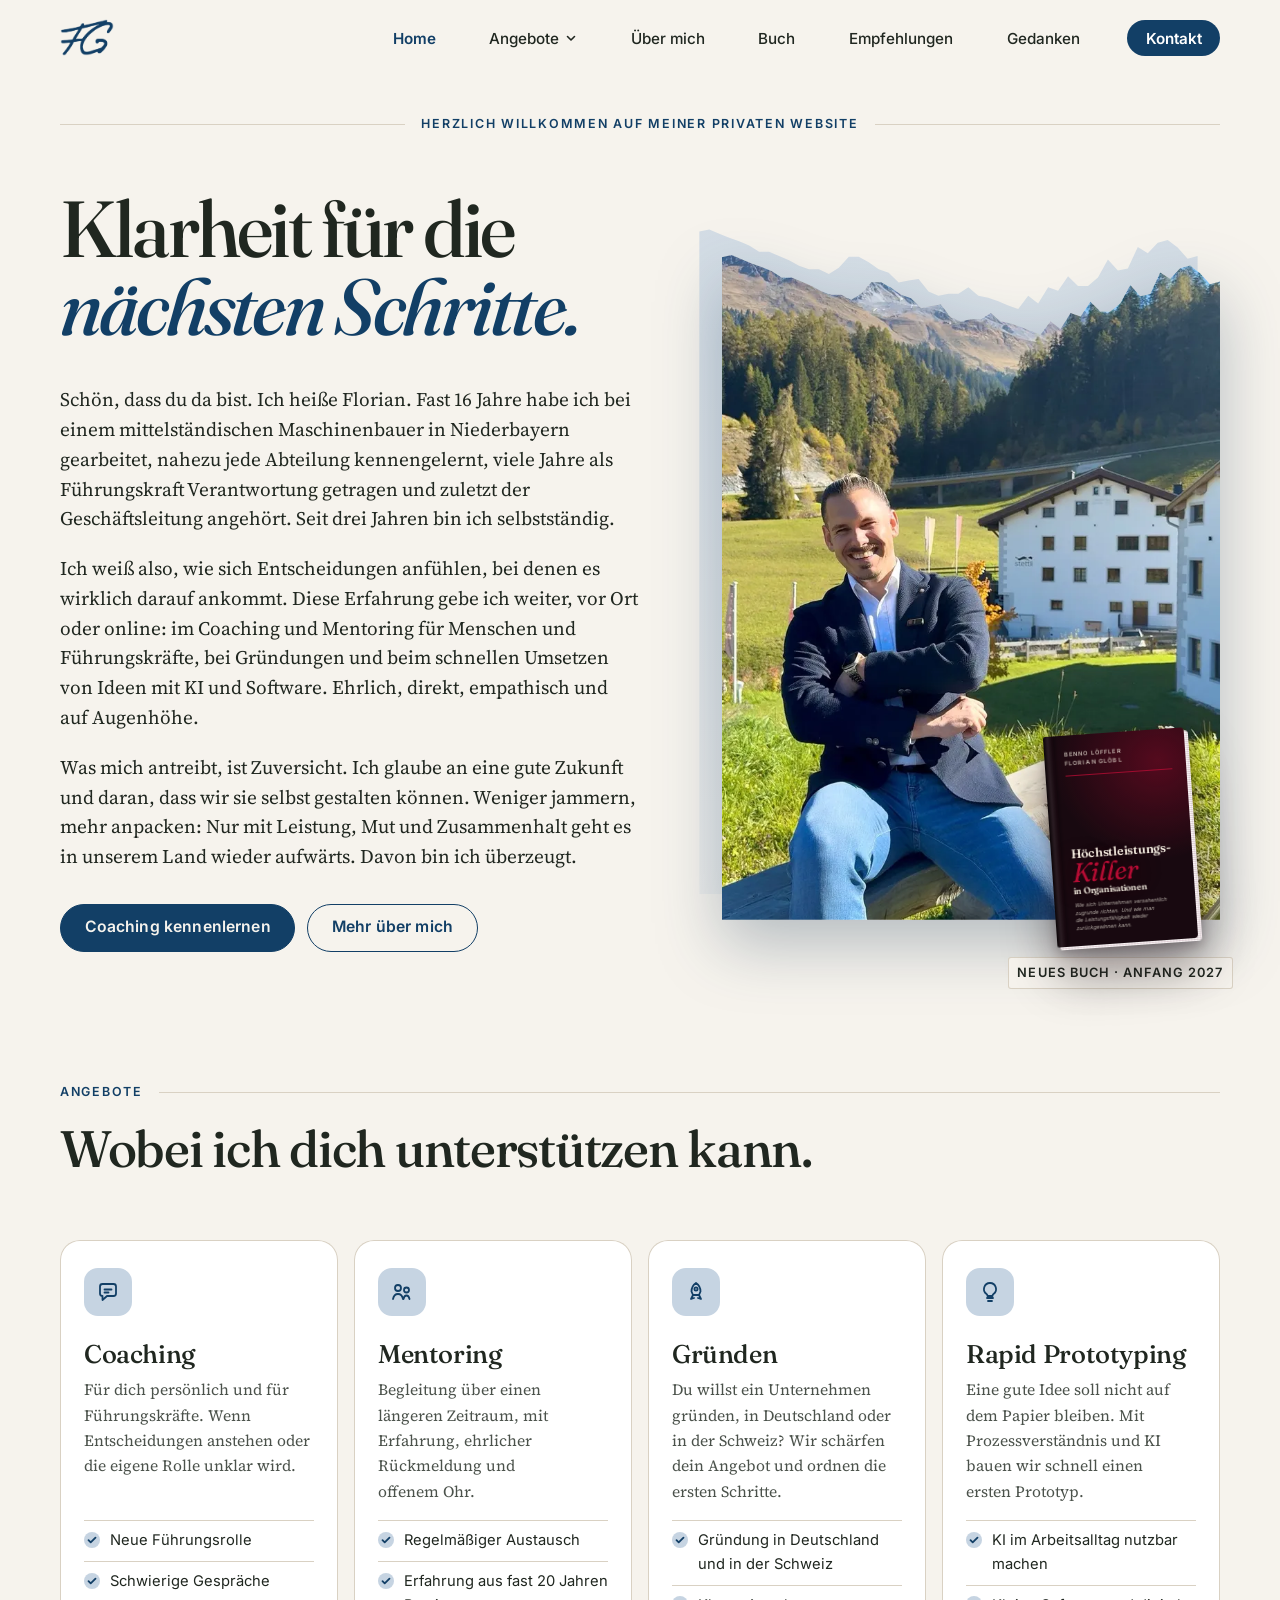
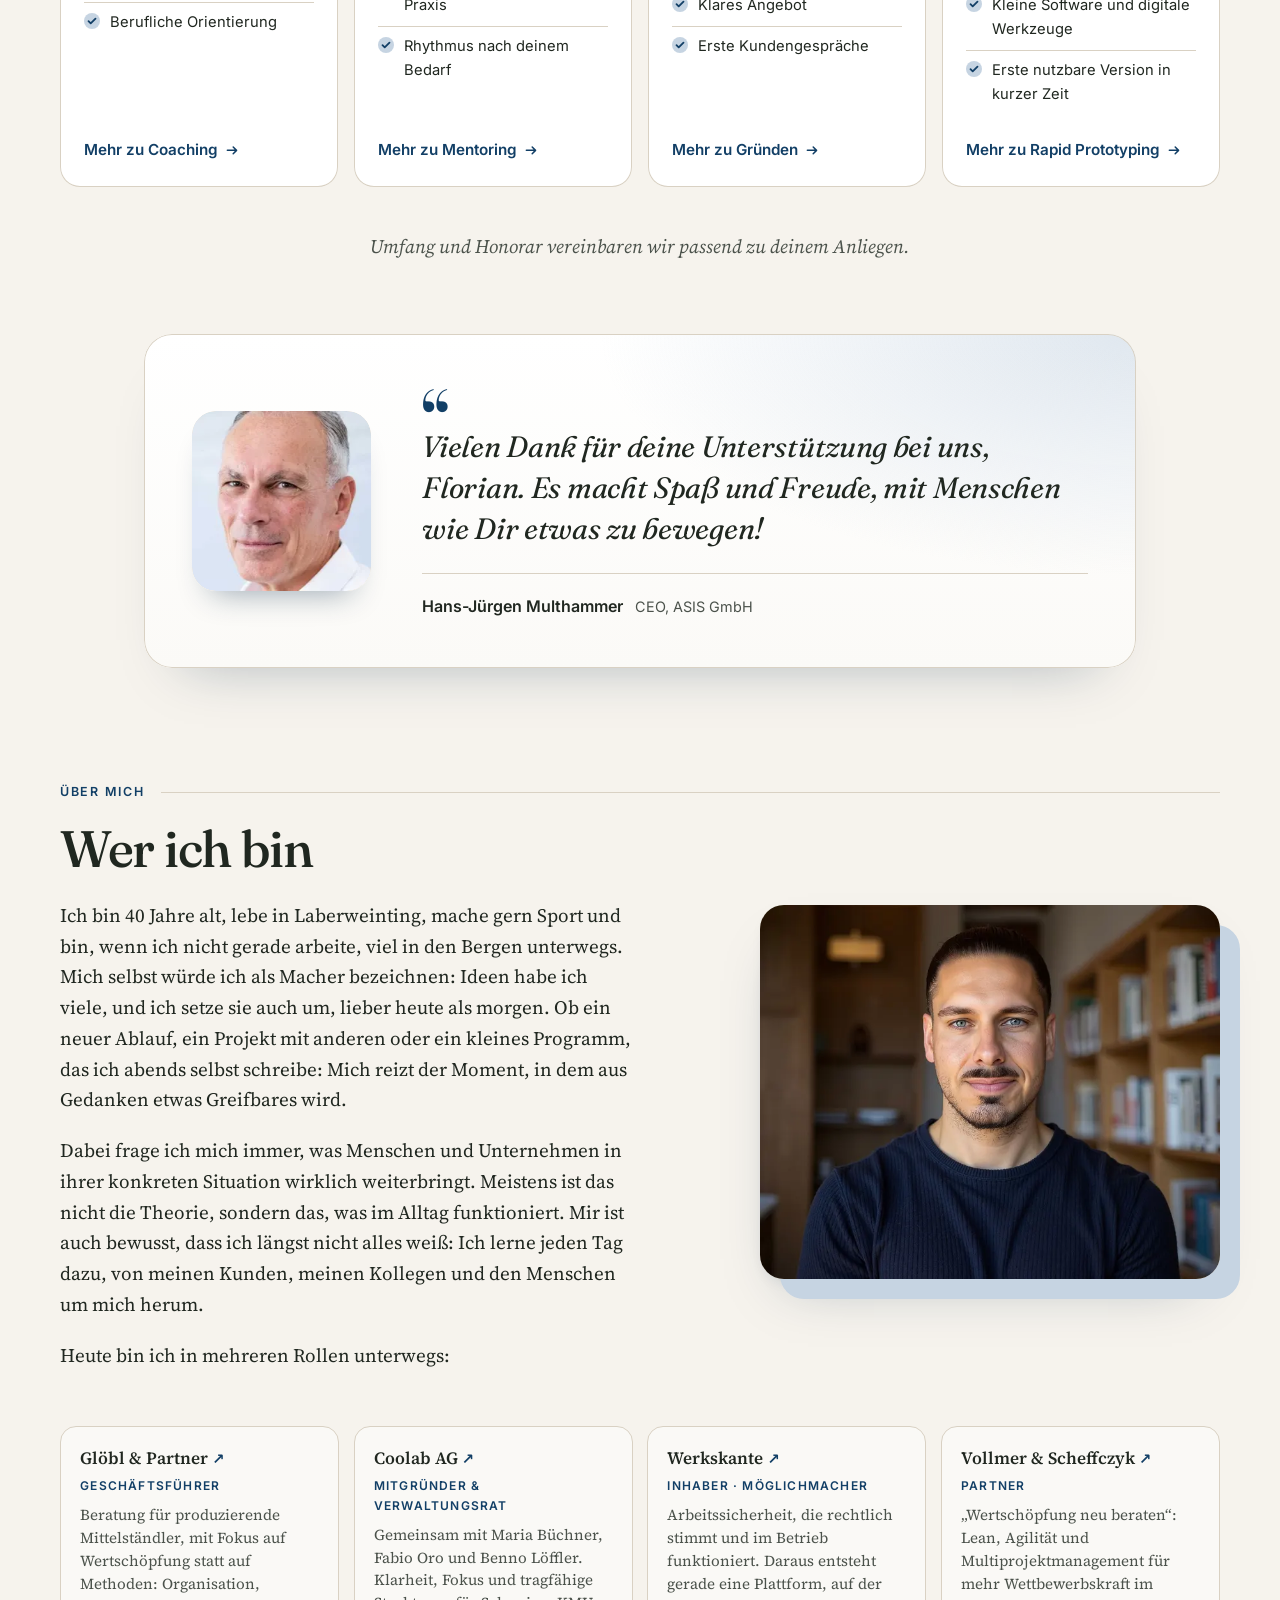
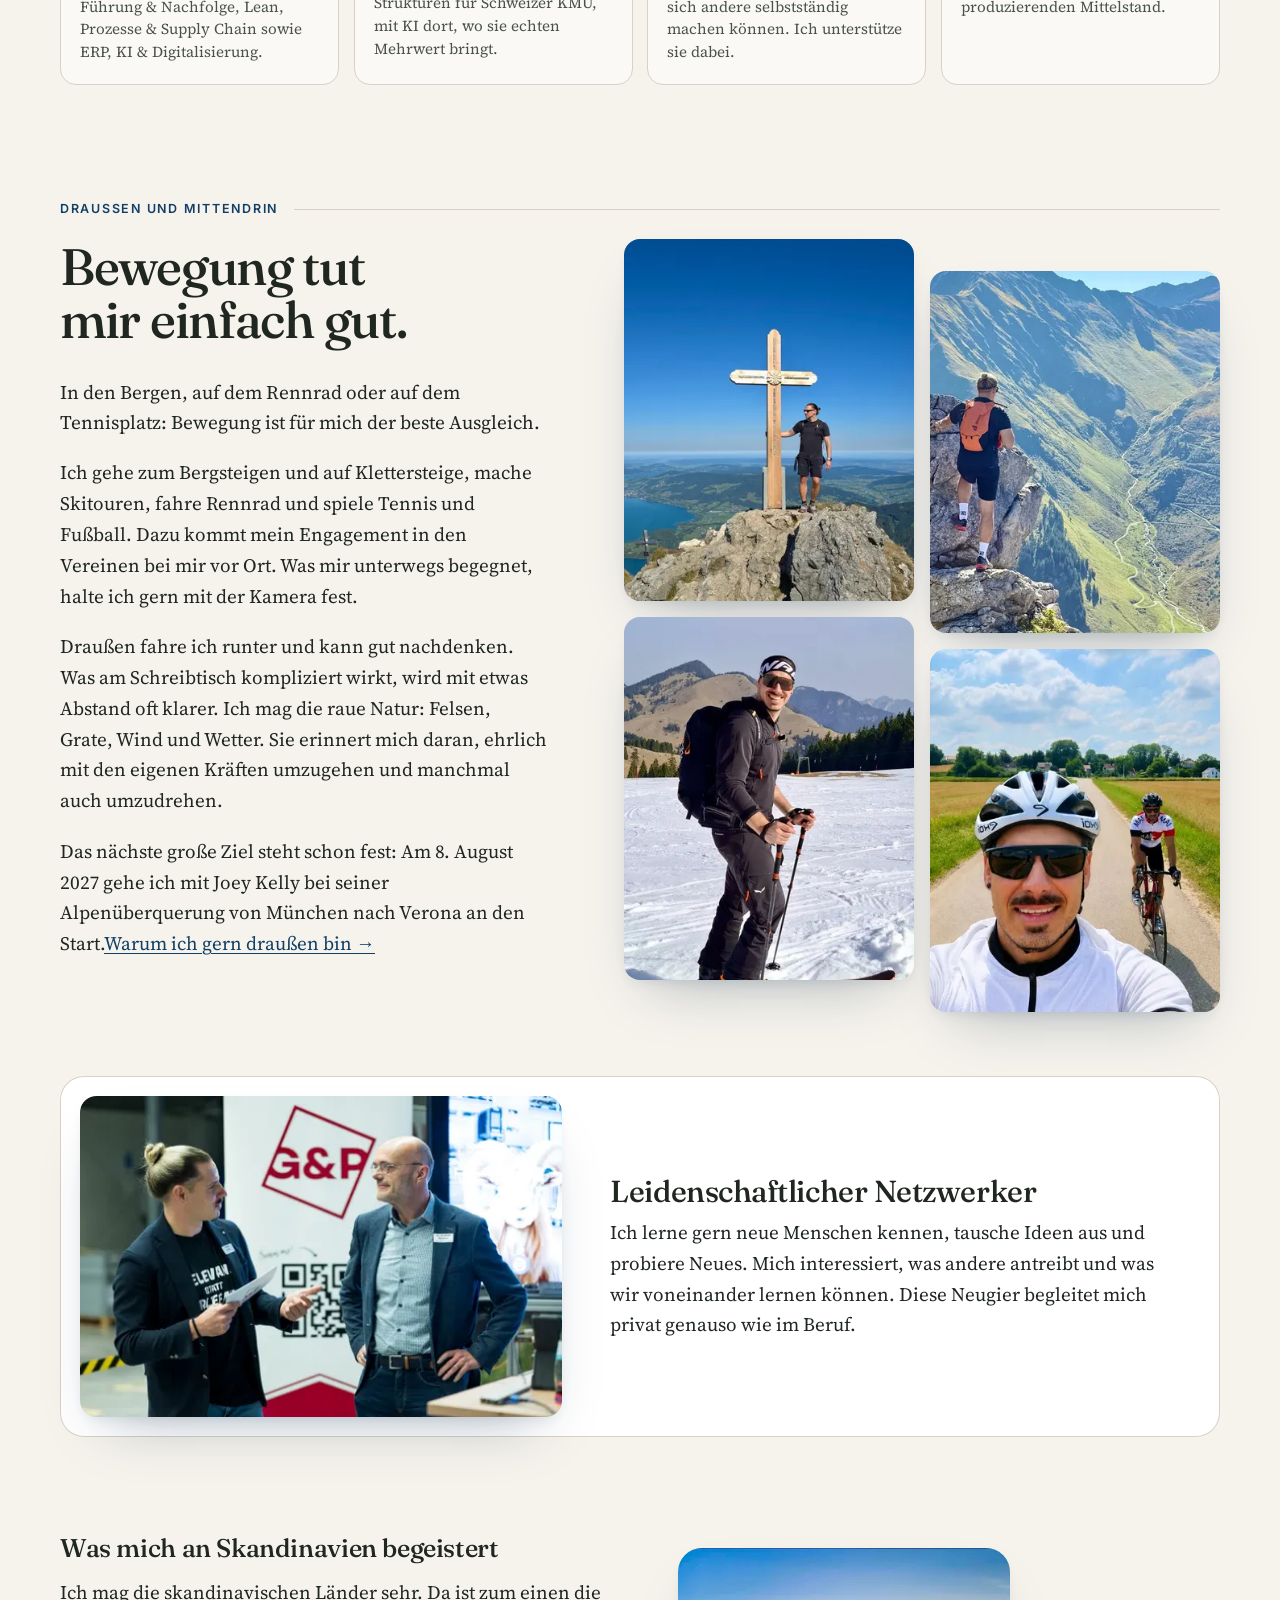
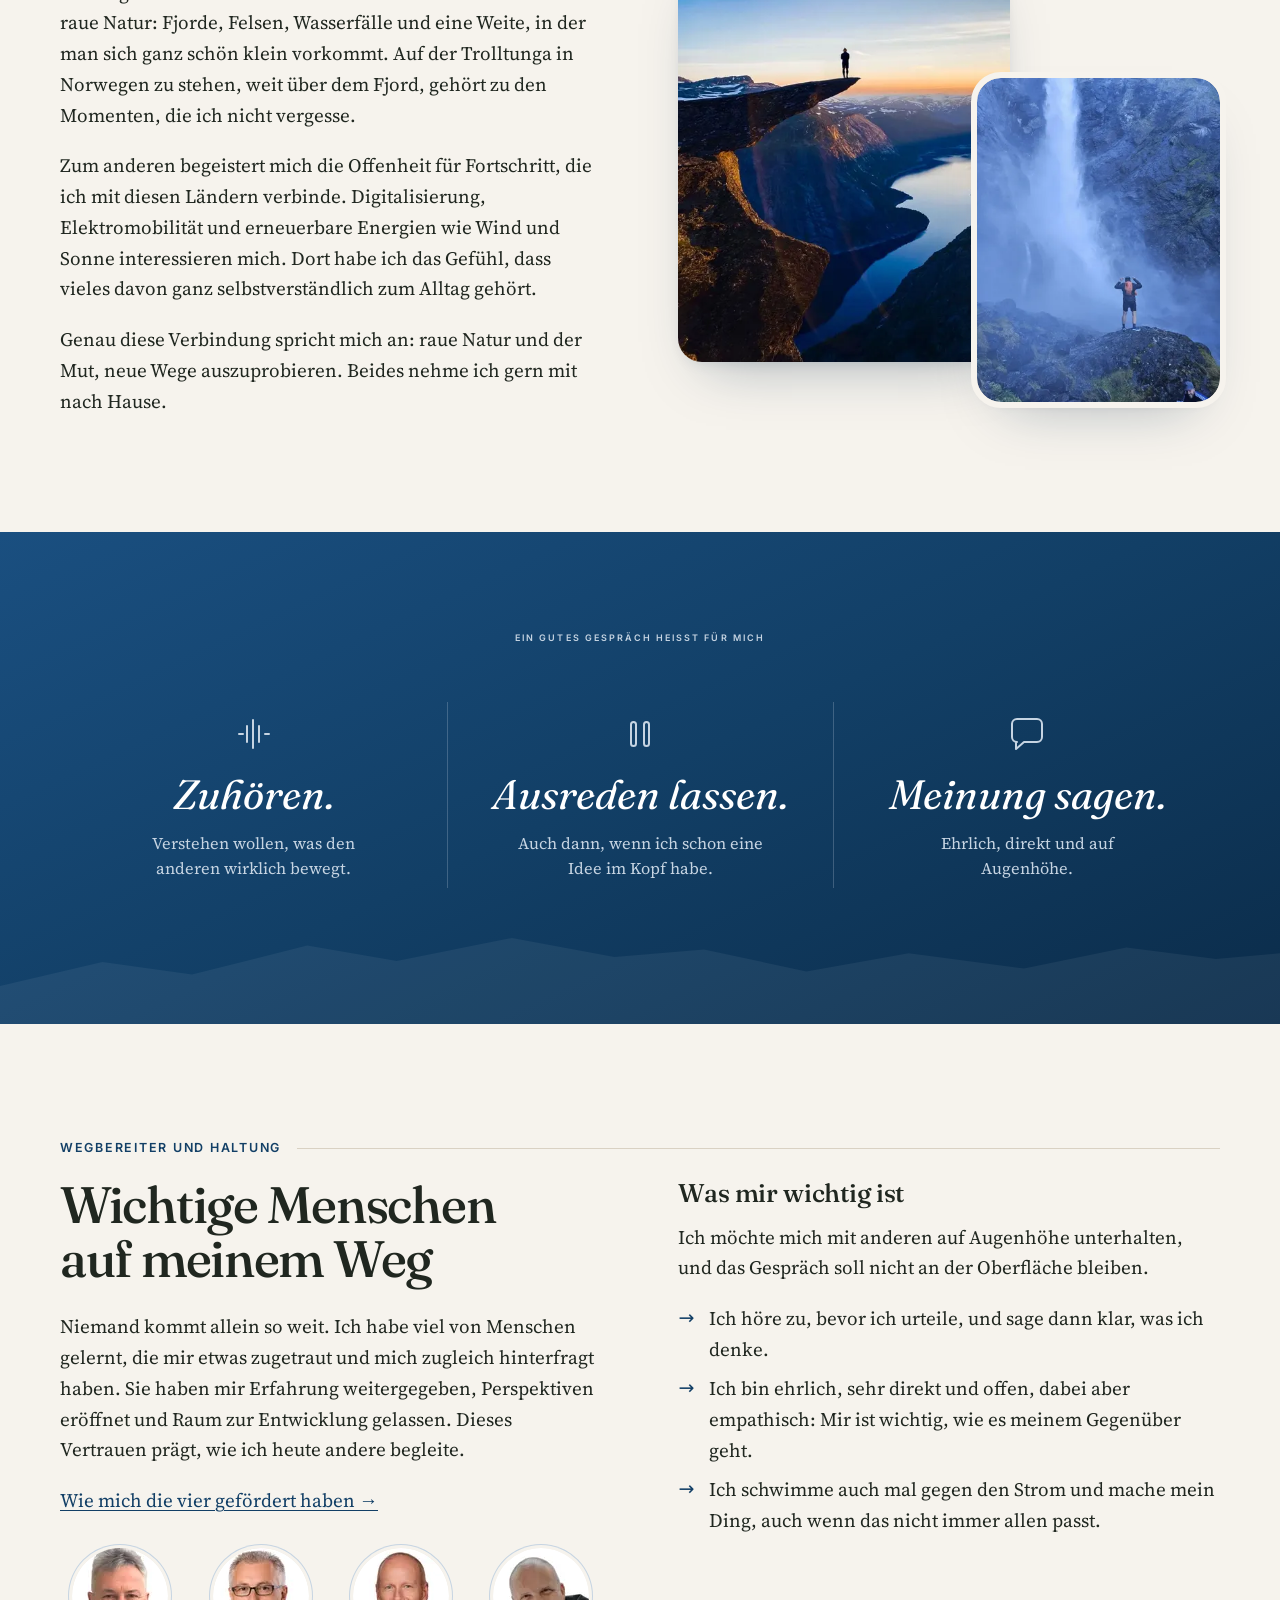
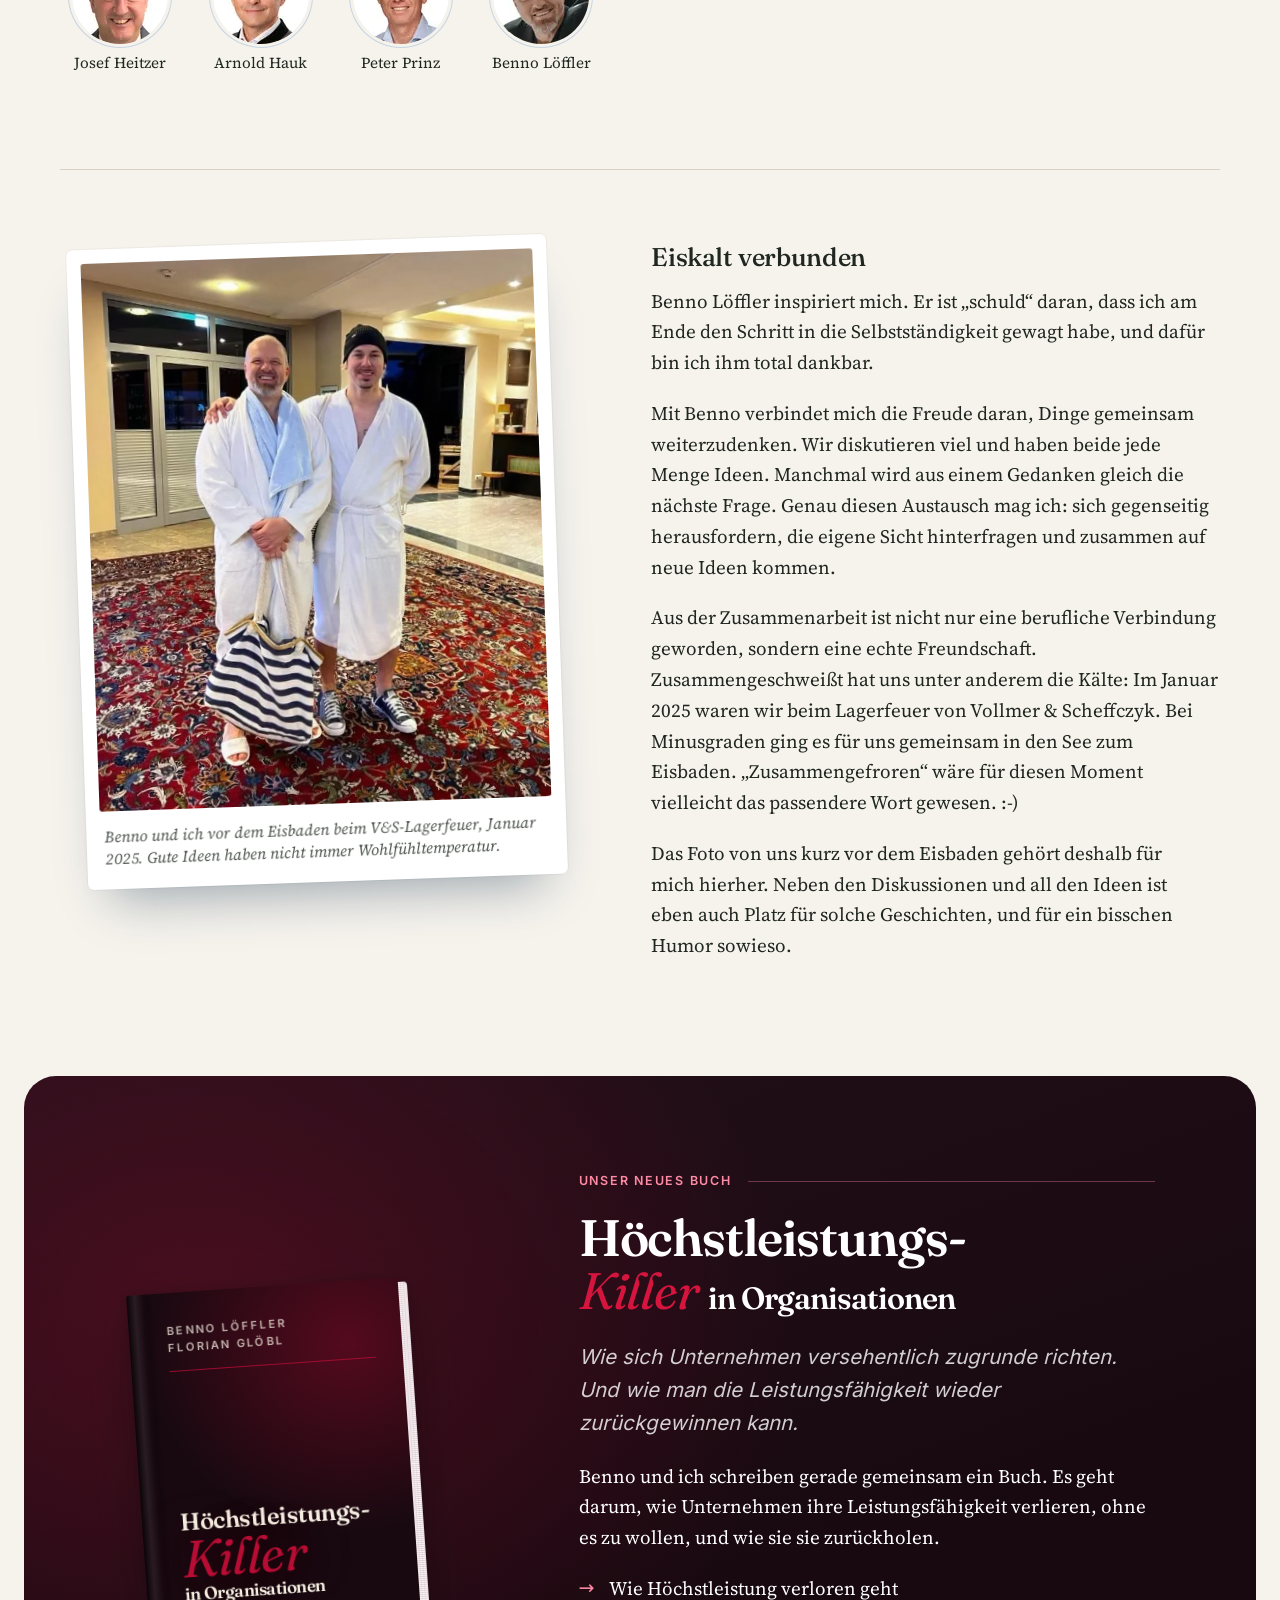
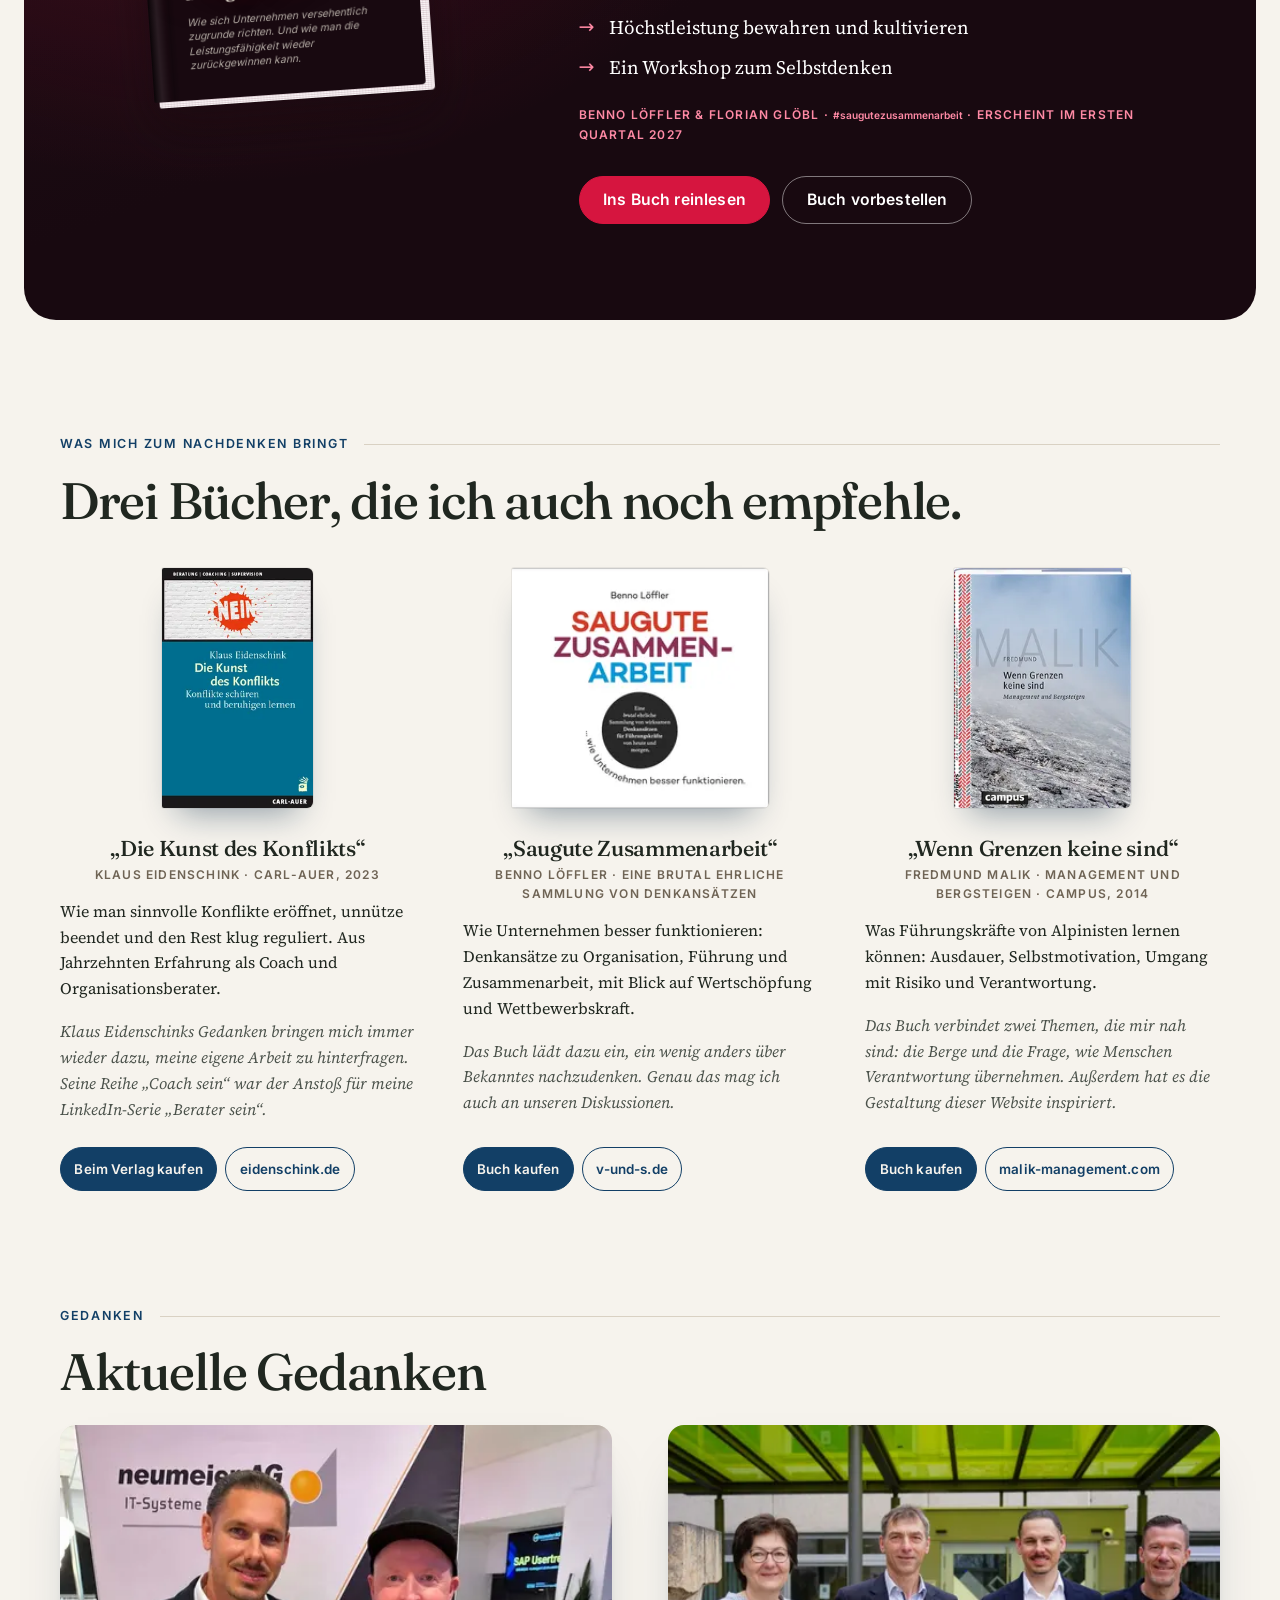
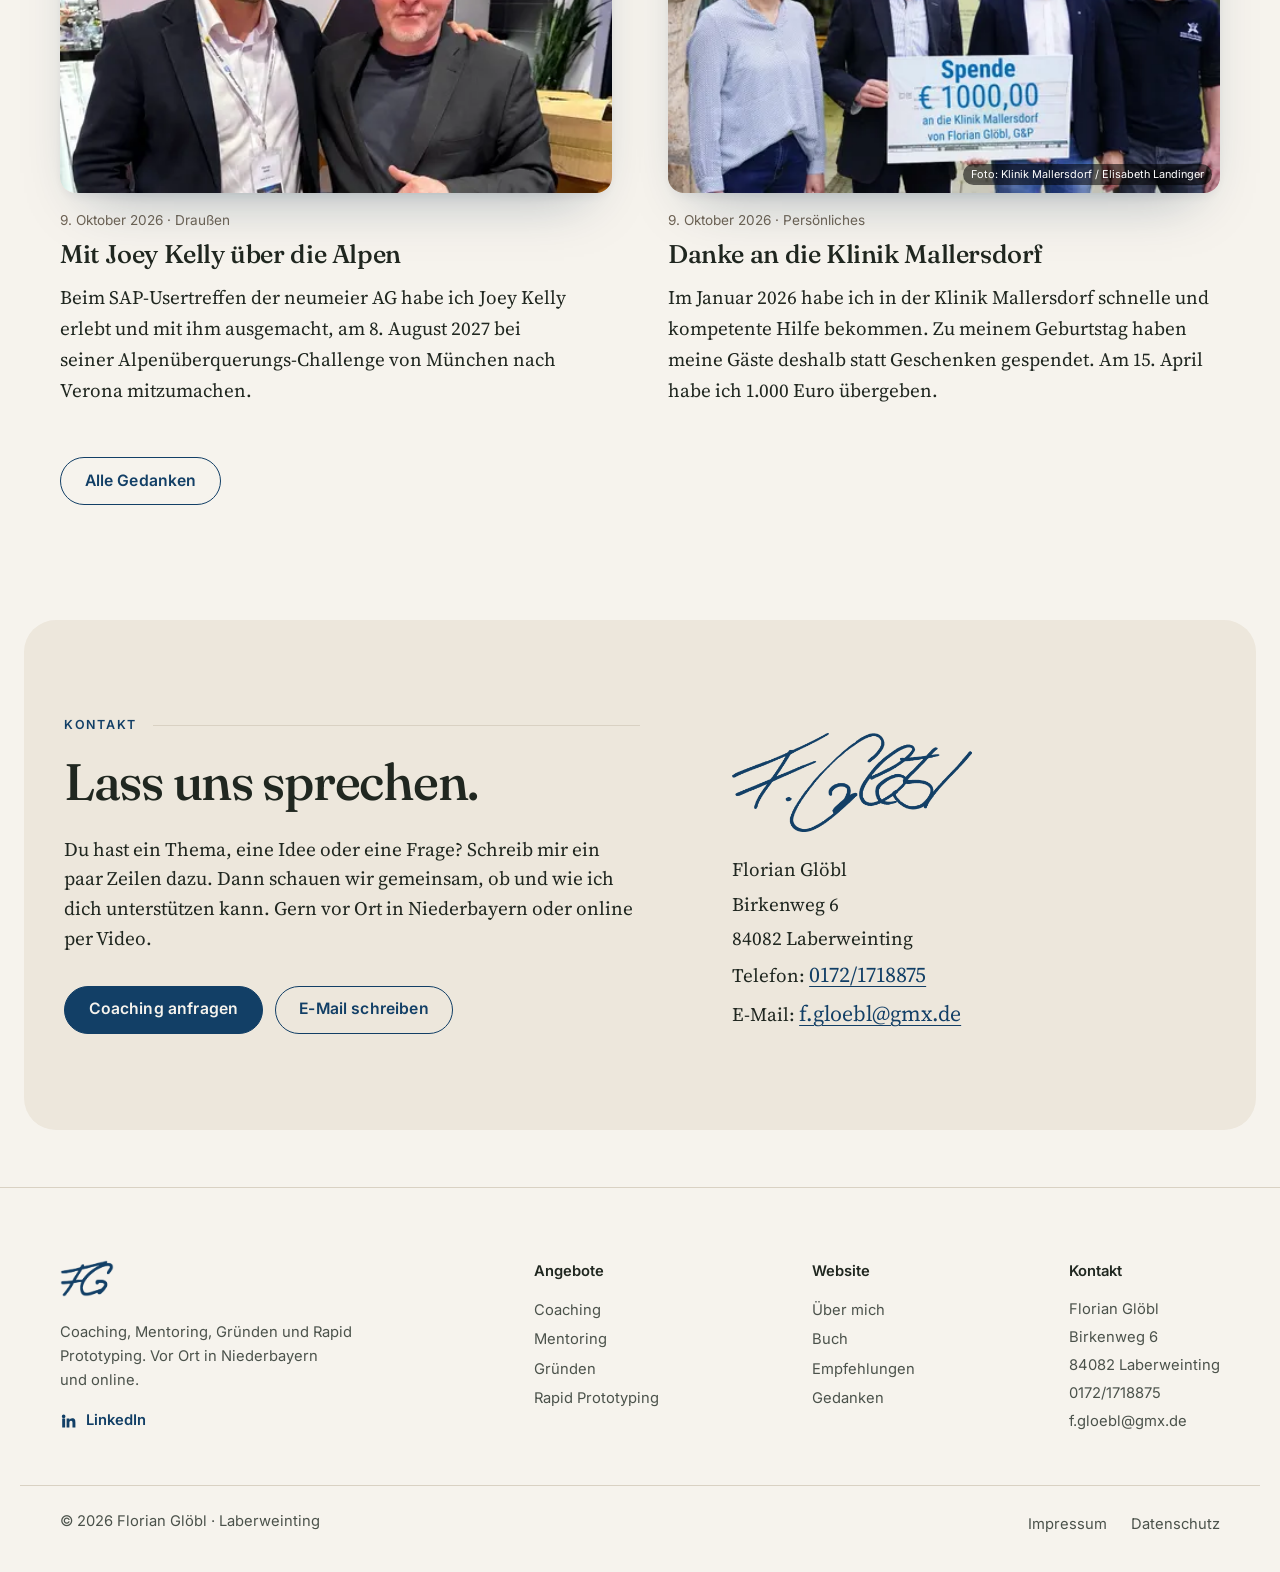
==== commit 2134a7cc: "Website-Build 330c7c7" ====
--- a/index.html
+++ b/index.html
@@ -1 +1 @@
-<!DOCTYPE html><html lang="de"><head><meta charset="utf-8"><meta name="viewport" content="width=device-width, initial-scale=1"><title>Florian Glöbl · Coaching, Mentoring und Gründen in Niederbayern und online</title><meta name="description" content="Coaching und Führungskräftecoaching, Mentoring und Unterstützung beim Gründen, in Niederbayern und online. Florian Glöbl aus Laberweinting: fast 16 Jahre Erfahrung im Mittelstand, ehrlich, direkt und auf Augenhöhe."><link rel="canonical" href="https://floriangloebl.de/"><meta name="robots" content="index, follow"><meta name="theme-color" content="#f6f3ed"><link rel="icon" href="/favicon.svg" type="image/svg+xml"><link rel="sitemap" href="/sitemap-index.xml"><meta property="og:type" content="website"><meta property="og:locale" content="de_DE"><meta property="og:site_name" content="Florian Glöbl"><meta property="og:title" content="Florian Glöbl · Coaching, Mentoring und Gründen in Niederbayern und online"><meta property="og:description" content="Coaching und Führungskräftecoaching, Mentoring und Unterstützung beim Gründen, in Niederbayern und online. Florian Glöbl aus Laberweinting: fast 16 Jahre Erfahrung im Mittelstand, ehrlich, direkt und auf Augenhöhe."><meta property="og:url" content="https://floriangloebl.de/"><meta property="og:image" content="https://floriangloebl.de/og.jpg"><meta property="og:image:alt" content="Florian Glöbl · Coaching, Mentoring und Gründen in Niederbayern und online"><meta name="twitter:card" content="summary_large_image"><meta name="twitter:title" content="Florian Glöbl · Coaching, Mentoring und Gründen in Niederbayern und online"><meta name="twitter:description" content="Coaching und Führungskräftecoaching, Mentoring und Unterstützung beim Gründen, in Niederbayern und online. Florian Glöbl aus Laberweinting: fast 16 Jahre Erfahrung im Mittelstand, ehrlich, direkt und auf Augenhöhe."><meta name="twitter:image" content="https://floriangloebl.de/og.jpg"><meta name="author" content="Florian Glöbl"><script type="application/ld+json">{"@context":"https://schema.org","@graph":[{"@type":"WebSite","@id":"https://floriangloebl.de/#website","url":"https://floriangloebl.de/","name":"Florian Glöbl","inLanguage":"de-DE","publisher":{"@id":"https://floriangloebl.de/#person"}},{"@type":"Person","@id":"https://floriangloebl.de/#person","name":"Florian Glöbl","url":"https://floriangloebl.de/","image":"https://floriangloebl.de/og.jpg","jobTitle":"Coach, Mentor und Berater","description":"Coaching und Führungskräftecoaching, Mentoring und Unterstützung beim Gründen, in Niederbayern und online. Florian Glöbl aus Laberweinting: fast 16 Jahre Erfahrung im Mittelstand, ehrlich, direkt und auf Augenhöhe.","email":"mailto:f.gloebl@gmx.de","address":{"@type":"PostalAddress","addressLocality":"Laberweinting","postalCode":"84082","addressRegion":"Bayern","addressCountry":"DE"},"knowsAbout":["Coaching","Führungskräftecoaching","Mentoring","Gründungsberatung","Organisationsentwicklung","Lean Management","ERP","Supply Chain"],"worksFor":[{"@type":"Organization","name":"Glöbl & Partner","url":"https://www.g-u-p.de/"},{"@type":"Organization","name":"Coolab AG","url":"https://coolab.ch/"},{"@type":"Organization","name":"Werkskante","url":"https://www.werkskante.de/"}],"sameAs":["https://www.linkedin.com/in/florian-gl%C3%B6bl-825a6a19b/","https://www.g-u-p.de/team","https://hoechstleistungskiller.v-und-s.de/"]}]}</script><script>document.documentElement.classList.add('js');</script><link rel="stylesheet" href="/_astro/Base.Z_cjh3Ex.css"></head><body><a class="skip-link" href="#inhalt">Zum Inhalt springen</a><header class="site-header"><div class="wrap"><a class="brand" href="/" aria-label="Florian Glöbl, zur Startseite"><span class="logo-fg" role="img" aria-label="Florian Glöbl"></span></a><button class="nav-toggle" type="button" aria-expanded="false" aria-controls="hauptmenue"><span class="bars" aria-hidden="true"></span> Menü</button><nav class="nav" id="hauptmenue" aria-label="Hauptmenü"><ul class="nav-list"><li><a href="/" aria-current="page">Home</a></li><li class="nav-drop"><button class="nav-drop__btn" type="button" aria-expanded="false" aria-controls="angebote-menue">Angebote<svg viewBox="0 0 12 12" aria-hidden="true"><path d="M2.5 4.5 6 8l3.5-3.5"></path></svg></button><div class="nav-drop__panel" id="angebote-menue"><ul><li><a href="/coaching/"><span class="nav-drop__icon"><svg viewBox="0 0 24 24" aria-hidden="true"><path d="M4 6.5A2.5 2.5 0 0 1 6.5 4h11A2.5 2.5 0 0 1 20 6.5v7a2.5 2.5 0 0 1-2.5 2.5H11l-4.5 4v-4h0A2.5 2.5 0 0 1 4 13.5z"/><path d="M8.5 9.5h7M8.5 12.5h4"/></svg></span><span><strong>Coaching</strong><small>Für dich und für Führungskräfte</small></span></a></li><li><a href="/mentoring/"><span class="nav-drop__icon"><svg viewBox="0 0 24 24" aria-hidden="true"><circle cx="8" cy="8" r="3"/><circle cx="16.5" cy="10" r="2.5"/><path d="M3 19c.6-3 2.6-5 5-5s4.4 2 5 5M13.5 19c.4-2 1.6-3.5 3-3.5s2.6 1.5 3 3.5"/></svg></span><span><strong>Mentoring</strong><small>Begleitung über längere Zeit</small></span></a></li><li><a href="/gruenden/"><span class="nav-drop__icon"><svg viewBox="0 0 24 24" aria-hidden="true"><path d="M12 3c3 2 4.5 5 4.5 8.5L15 15H9l-1.5-3.5C7.5 8 9 5 12 3z"/><circle cx="12" cy="9" r="1.6"/><path d="M9 15l-2 4 3-1M15 15l2 4-3-1"/></svg></span><span><strong>Gründen</strong><small>In Deutschland und der Schweiz</small></span></a></li><li><a href="/rapid-prototyping/"><span class="nav-drop__icon"><svg viewBox="0 0 24 24" aria-hidden="true"><path d="M9 18h6M10 21h4"/><path d="M12 3a6 6 0 0 0-3.5 10.9c.6.5 1 1.2 1 2.1h5c0-.9.4-1.6 1-2.1A6 6 0 0 0 12 3z"/></svg></span><span><strong>Rapid Prototyping</strong><small>Mit Prozessverständnis und KI</small></span></a></li></ul></div></li><li><a href="/#ueber-mich">Über mich</a></li><li><a href="/#buch">Buch</a></li><li><a href="/#nachdenken">Empfehlungen</a></li><li><a href="/gedanken/">Gedanken</a></li><li class="nav-cta-item"><a class="nav-cta" href="/#kontakt">Kontakt</a></li></ul></nav></div></header><main id="inhalt"><section class="hero" aria-labelledby="hallo"><div class="wrap"><p class="kicker hero-welcome">Herzlich willkommen auf meiner privaten Website</p><div><h1 id="hallo">Klarheit für die <em>nächsten Schritte.</em></h1><p class="lead">Schön, dass du da bist. Ich heiße Florian. Fast 16 Jahre habe ich bei einem mittelständischen Maschinenbauer in Niederbayern gearbeitet, nahezu jede Abteilung kennengelernt, viele Jahre als Führungskraft Verantwortung getragen und zuletzt der Geschäftsleitung angehört. Seit drei Jahren bin ich selbstständig.</p><p class="lead">Ich weiß also, wie sich Entscheidungen anfühlen, bei denen es wirklich darauf ankommt. Diese Erfahrung gebe ich weiter, vor Ort oder online: im Coaching und Mentoring für Menschen und Führungskräfte, bei Gründungen und beim schnellen Umsetzen von Ideen mit KI und Software. Ehrlich, direkt, empathisch und auf Augenhöhe.</p><p class="lead">Was mich antreibt, ist Zuversicht. Ich glaube an eine gute Zukunft und daran, dass wir sie selbst gestalten können. Weniger jammern, mehr anpacken: Nur mit Leistung, Mut und Zusammenhalt geht es in unserem Land wieder aufwärts. Davon bin ich überzeugt.</p><div class="actions"><a class="btn btn--primary" href="#coaching">Coaching kennenlernen</a><a class="btn btn--ghost" href="#ueber-mich">Mehr über mich</a></div></div><div class="hero__media"><figure class="photo"><picture><source srcset="/_astro/hero-berge.CXlVQoIy_2101aE.webp 480w, /_astro/hero-berge.CXlVQoIy_1P2aqX.webp 720w, /_astro/hero-berge.CXlVQoIy_Z1m7oJ5.webp 960w" type="image/webp" sizes="(max-width: 760px) 100vw, 46vw"><img src="/_astro/hero-berge.CXlVQoIy_ZzcgtO.jpg" srcset="/_astro/hero-berge.CXlVQoIy_20Nk8y.jpg 480w, /_astro/hero-berge.CXlVQoIy_1J5NmU.jpg 720w, /_astro/hero-berge.CXlVQoIy_Z1s3KN8.jpg 960w" alt="Florian Glöbl sitzt lachend auf einer Holzbank auf einer Bergwiese, dahinter ein weißes Haus, Nadelwald und Berggipfel." sizes="(max-width: 760px) 100vw, 46vw" loading="eager" fetchpriority="high" decoding="sync" style="object-position: 50% 40%" width="1206" height="1688"></picture></figure><a class="hero-book" href="https://hoechstleistungskiller.v-und-s.de/" rel="noopener" aria-label="Zur Website des Buchs Höchstleistungs-Killer"><div class="book" aria-hidden="true"><div class="book__cover"><p class="book__authors">Benno Löffler<br>Florian Glöbl</p><p class="book__title">Höchstleistungs-<em>Killer</em><span>in Organisationen</span></p><p class="book__sub">Wie sich Unternehmen versehentlich zugrunde richten. Und wie man die Leistungsfähigkeit wieder zurückgewinnen kann.</p></div></div><span class="hero-book__label">Neues Buch · Anfang 2027</span></a></div></div></section><section class="section" id="coaching" aria-labelledby="angebote"><div class="wrap"><p class="kicker">Angebote</p><div class="offers-intro" data-reveal><h2 id="angebote">Wobei ich dich unterstützen kann.</h2></div><div class="offer-cards offer-cards--v2"><article class="offer-card" data-reveal><span class="offer-icon"><svg viewBox="0 0 24 24" aria-hidden="true"><path d="M4 6.5A2.5 2.5 0 0 1 6.5 4h11A2.5 2.5 0 0 1 20 6.5v7a2.5 2.5 0 0 1-2.5 2.5H11l-4.5 4v-4h0A2.5 2.5 0 0 1 4 13.5z"/><path d="M8.5 9.5h7M8.5 12.5h4"/></svg></span><h3>Coaching</h3><p>Für dich persönlich und für Führungskräfte. Wenn Entscheidungen anstehen oder die eigene Rolle unklar wird.</p><ul><li>Neue Führungsrolle</li><li>Schwierige Gespräche</li><li>Berufliche Orientierung</li></ul><a class="offer-link" href="/coaching/">Mehr zu Coaching <svg viewBox="0 0 20 20" aria-hidden="true"><path d="M4 10h11m-4-4 4 4-4 4"></path></svg></a></article><article class="offer-card" data-reveal><span class="offer-icon"><svg viewBox="0 0 24 24" aria-hidden="true"><circle cx="8" cy="8" r="3"/><circle cx="16.5" cy="10" r="2.5"/><path d="M3 19c.6-3 2.6-5 5-5s4.4 2 5 5M13.5 19c.4-2 1.6-3.5 3-3.5s2.6 1.5 3 3.5"/></svg></span><h3>Mentoring</h3><p>Begleitung über einen längeren Zeitraum, mit Erfahrung, ehrlicher Rückmeldung und offenem Ohr.</p><ul><li>Regelmäßiger Austausch</li><li>Erfahrung aus fast 20 Jahren Praxis</li><li>Rhythmus nach deinem Bedarf</li></ul><a class="offer-link" href="/mentoring/">Mehr zu Mentoring <svg viewBox="0 0 20 20" aria-hidden="true"><path d="M4 10h11m-4-4 4 4-4 4"></path></svg></a></article><article class="offer-card" id="weitere-angebote" data-reveal><span class="offer-icon"><svg viewBox="0 0 24 24" aria-hidden="true"><path d="M12 3c3 2 4.5 5 4.5 8.5L15 15H9l-1.5-3.5C7.5 8 9 5 12 3z"/><circle cx="12" cy="9" r="1.6"/><path d="M9 15l-2 4 3-1M15 15l2 4-3-1"/></svg></span><h3>Gründen</h3><p>Du willst ein Unternehmen gründen, in Deutschland oder in der Schweiz? Wir schärfen dein Angebot und ordnen die ersten Schritte.</p><ul><li>Gründung in Deutschland und in der Schweiz</li><li>Klares Angebot</li><li>Erste Kundengespräche</li></ul><a class="offer-link" href="/gruenden/">Mehr zu Gründen <svg viewBox="0 0 20 20" aria-hidden="true"><path d="M4 10h11m-4-4 4 4-4 4"></path></svg></a></article><article class="offer-card" data-reveal><span class="offer-icon"><svg viewBox="0 0 24 24" aria-hidden="true"><path d="M9 18h6M10 21h4"/><path d="M12 3a6 6 0 0 0-3.5 10.9c.6.5 1 1.2 1 2.1h5c0-.9.4-1.6 1-2.1A6 6 0 0 0 12 3z"/></svg></span><h3>Rapid Prototyping</h3><p>Eine gute Idee soll nicht auf dem Papier bleiben. Mit Prozessverständnis und KI bauen wir schnell einen ersten Prototyp.</p><ul><li>KI im Arbeitsalltag nutzbar machen</li><li>Kleine Software und digitale Werkzeuge</li><li>Erste nutzbare Version in kurzer Zeit</li></ul><a class="offer-link" href="/rapid-prototyping/">Mehr zu Rapid Prototyping <svg viewBox="0 0 20 20" aria-hidden="true"><path d="M4 10h11m-4-4 4 4-4 4"></path></svg></a></article></div><p class="offers-note">Umfang und Honorar vereinbaren wir passend zu deinem Anliegen.</p><figure class="testimonial" data-reveal><figure class="photo testimonial__avatar"><picture><source srcset="/_astro/kunde-multhammer.BR6jZ4Md_Z1G5JLD.webp 160w, /_astro/kunde-multhammer.BR6jZ4Md_qW8ER.webp 240w, /_astro/kunde-multhammer.BR6jZ4Md_Zn9df3.webp 400w" type="image/webp" sizes="(max-width: 700px) 120px, 200px"><img src="/_astro/kunde-multhammer.BR6jZ4Md_Z26Rz8A.jpg" srcset="/_astro/kunde-multhammer.BR6jZ4Md_Pq56M.jpg 160w, /_astro/kunde-multhammer.BR6jZ4Md_Z26IafD.jpg 240w, /_astro/kunde-multhammer.BR6jZ4Md_29mBDn.jpg 400w" alt="Porträt von Hans-Jürgen Multhammer" sizes="(max-width: 700px) 120px, 200px" loading="lazy" fetchpriority="auto" decoding="async" style="object-position: 50% 40%" width="640" height="640"></picture></figure><div><span class="testimonial__mark" aria-hidden="true">“</span><blockquote><p>Vielen Dank für deine Unterstützung bei uns, Florian. Es macht Spaß und Freude, mit Menschen wie Dir etwas zu bewegen!</p></blockquote><figcaption><strong>Hans-Jürgen Multhammer</strong><span>CEO, ASIS GmbH</span></figcaption></div></figure></div></section><section class="section" id="ueber-mich" aria-labelledby="mein-weg"><div class="wrap"><p class="kicker">Über mich</p><h2 id="mein-weg" class="section-title">Wer ich bin</h2><div class="split"><div class="prose"><p>Ich bin 40 Jahre alt, lebe in Laberweinting, mache gern Sport und bin, wenn ich nicht gerade arbeite, viel in den Bergen unterwegs. Mich selbst würde ich als Macher bezeichnen: Ideen habe ich viele, und ich setze sie auch um, lieber heute als morgen. Ob ein neuer Ablauf, ein Projekt mit anderen oder ein kleines Programm, das ich abends selbst schreibe: Mich reizt der Moment, in dem aus Gedanken etwas Greifbares wird.</p><p>Dabei frage ich mich immer, was Menschen und Unternehmen in ihrer konkreten Situation wirklich weiterbringt. Meistens ist das nicht die Theorie, sondern das, was im Alltag funktioniert. Mir ist auch bewusst, dass ich längst nicht alles weiß: Ich lerne jeden Tag dazu, von meinen Kunden, meinen Kollegen und den Menschen um mich herum.</p><p>Heute bin ich in mehreren Rollen unterwegs:</p></div><figure class="photo"><picture><source srcset="/_astro/portrait.D3eM0Hh1_Z1LIGq0.webp 480w, /_astro/portrait.D3eM0Hh1_ZUmsIR.webp 720w, /_astro/portrait.D3eM0Hh1_WDJdz.webp 960w, /_astro/portrait.D3eM0Hh1_m93Ye.webp 1280w, /_astro/portrait.D3eM0Hh1_Z12oahD.webp 1600w" type="image/webp" sizes="(max-width: 760px) 100vw, 40vw"><img src="/_astro/portrait.D3eM0Hh1_Zn2MUf.jpg" srcset="/_astro/portrait.D3eM0Hh1_29Jnsc.jpg 480w, /_astro/portrait.D3eM0Hh1_Z245wEB.jpg 720w, /_astro/portrait.D3eM0Hh1_Zb4jHa.jpg 960w, /_astro/portrait.D3eM0Hh1_lWmW8.jpg 1280w, /_astro/portrait.D3eM0Hh1_Z12zQjJ.jpg 1600w" alt="Portrait von Florian Glöbl in dunklem Pullover vor einem Bücherregal." sizes="(max-width: 760px) 100vw, 40vw" loading="lazy" fetchpriority="auto" decoding="async" style="object-position: 45% 30%" width="2048" height="1664"></picture></figure></div><ul class="roles roles--wide"><li><a href="https://www.g-u-p.de/" rel="noopener">Glöbl &amp; Partner</a><em>Geschäftsführer</em><span>Beratung für produzierende Mittelständler, mit Fokus auf Wertschöpfung statt auf Methoden: Organisation, Führung &amp; Nachfolge, Lean, Prozesse &amp; Supply Chain sowie ERP, KI &amp; Digitalisierung.</span></li><li><a href="https://coolab.ch/" rel="noopener">Coolab AG</a><em>Mitgründer &amp; Verwaltungsrat</em><span>Gemeinsam mit Maria Büchner, Fabio Oro und Benno Löffler. Klarheit, Fokus und tragfähige Strukturen für Schweizer KMU, mit KI dort, wo sie echten Mehrwert bringt.</span></li><li><a href="https://www.werkskante.de/" rel="noopener">Werkskante</a><em>Inhaber · Möglichmacher</em><span>Arbeitssicherheit, die rechtlich stimmt und im Betrieb funktioniert. Daraus entsteht gerade eine Plattform, auf der sich andere selbstständig machen können. Ich unterstütze sie dabei.</span></li><li><a href="https://v-und-s.de/" rel="noopener">Vollmer &amp; Scheffczyk</a><em>Partner</em><span>„Wertschöpfung neu beraten“: Lean, Agilität und Multiprojektmanagement für mehr Wettbewerbskraft im produzierenden Mittelstand.</span></li></ul></div></section><section class="section" id="draussen" aria-labelledby="draussen-titel"><div class="wrap"><p class="kicker">Draußen und mittendrin</p><div class="move"><div class="move__text"><h2 id="draussen-titel">Bewegung tut mir einfach gut.</h2><p class="lead">In den Bergen, auf dem Rennrad oder auf dem Tennisplatz: Bewegung ist für mich der beste Ausgleich.</p><p>Ich gehe zum Bergsteigen und auf Klettersteige, mache Skitouren, fahre Rennrad und spiele Tennis und Fußball. Dazu kommt mein Engagement in den Vereinen bei mir vor Ort. Was mir unterwegs begegnet, halte ich gern mit der Kamera fest.</p><p>Draußen fahre ich runter und kann gut nachdenken. Was am Schreibtisch kompliziert wirkt, wird mit etwas Abstand oft klarer. Ich mag die raue Natur: Felsen, Grate, Wind und Wetter. Sie erinnert mich daran, ehrlich mit den eigenen Kräften umzugehen und manchmal auch umzudrehen.</p><p>Das nächste große Ziel steht schon fest: Am 8. August 2027 gehe ich mit Joey Kelly bei seiner Alpenüberquerung von München nach Verona an den Start.<a href="/gedanken/warum-ich-gern-draussen-bin/">Warum ich gern draußen bin →</a></p></div><div class="move__grid" data-reveal><figure class="photo"><picture><source srcset="/_astro/draussen-gipfelkreuz.JC9qDXus_BeGRC.webp 360w, /_astro/draussen-gipfelkreuz.JC9qDXus_Z2kPAOl.webp 560w, /_astro/draussen-gipfelkreuz.JC9qDXus_Z24bdOf.webp 720w" type="image/webp" sizes="(max-width: 760px) 50vw, 300px"><img src="/_astro/draussen-gipfelkreuz.JC9qDXus_ZQpcSt.jpg" srcset="/_astro/draussen-gipfelkreuz.JC9qDXus_Z2oPV9u.jpg 360w, /_astro/draussen-gipfelkreuz.JC9qDXus_ZgJ62w.jpg 560w, /_astro/draussen-gipfelkreuz.JC9qDXus_Z4I2q.jpg 720w" alt="Florian Glöbl steht neben einem hölzernen Gipfelkreuz auf einem Felsgipfel, darunter ein See und weites Hügelland." sizes="(max-width: 760px) 50vw, 300px" loading="lazy" fetchpriority="auto" decoding="async" style="object-position: 50% 45%" width="1280" height="1707"></picture></figure><figure class="photo"><picture><source srcset="/_astro/draussen-grat.BJ11eVS0_2igeU7.webp 360w, /_astro/draussen-grat.BJ11eVS0_SArKI.webp 560w, /_astro/draussen-grat.BJ11eVS0_KlAbu.webp 720w" type="image/webp" sizes="(max-width: 760px) 50vw, 300px"><img src="/_astro/draussen-grat.BJ11eVS0_ZQwWDo.jpg" srcset="/_astro/draussen-grat.BJ11eVS0_facQF.jpg 360w, /_astro/draussen-grat.BJ11eVS0_Z19uzhI.jpg 560w, /_astro/draussen-grat.BJ11eVS0_Z1MjHJ1.jpg 720w" alt="Ein Wanderer mit orangem Rucksack steht auf einem Felsen über einem tiefen grünen Bergtal." sizes="(max-width: 760px) 50vw, 300px" loading="lazy" fetchpriority="auto" decoding="async" style="object-position: 35% 40%" width="1280" height="2276"></picture></figure><figure class="photo"><picture><source srcset="/_astro/draussen-skitour.C2yjV9qk_1xgJuE.webp 360w, /_astro/draussen-skitour.C2yjV9qk_ZW9m73.webp 560w, /_astro/draussen-skitour.C2yjV9qk_2bn0KQ.webp 720w" type="image/webp" sizes="(max-width: 760px) 50vw, 300px"><img src="/_astro/draussen-skitour.C2yjV9qk_1rY7Wu.jpg" srcset="/_astro/draussen-skitour.C2yjV9qk_4qfOF.jpg 360w, /_astro/draussen-skitour.C2yjV9qk_Z2pYPM2.jpg 560w, /_astro/draussen-skitour.C2yjV9qk_Hww5R.jpg 720w" alt="Florian Glöbl auf Tourenski mit Rucksack, Stöcken und Sonnenbrille auf einer Schneefläche, im Hintergrund bewaldete Berge." sizes="(max-width: 760px) 50vw, 300px" loading="lazy" fetchpriority="auto" decoding="async" style="object-position: 50% 40%" width="1280" height="1707"></picture></figure><figure class="photo"><picture><source srcset="/_astro/draussen-rennrad.CbmsKKbm_Z22z6Te.webp 360w, /_astro/draussen-rennrad.CbmsKKbm_2hQFRH.webp 560w, /_astro/draussen-rennrad.CbmsKKbm_eAlrE.webp 720w" type="image/webp" sizes="(max-width: 760px) 50vw, 300px"><img src="/_astro/draussen-rennrad.CbmsKKbm_ZlqGKo.jpg" srcset="/_astro/draussen-rennrad.CbmsKKbm_cBzsX.jpg 360w, /_astro/draussen-rennrad.CbmsKKbm_Zx8Ky2.jpg 560w, /_astro/draussen-rennrad.CbmsKKbm_Z1ef8dk.jpg 720w" alt="Selfie von Florian Glöbl mit Radhelm und Sonnenbrille auf einer Landstraße, hinter ihm ein Rennradfahrer." sizes="(max-width: 760px) 50vw, 300px" loading="lazy" fetchpriority="auto" decoding="async" style="object-position: 50% 35%" width="863" height="1535"></picture></figure></div></div><div class="network" data-reveal><figure class="photo network__photo"><picture><source srcset="/_astro/netzwerk-apero.CJ-vXW0y_20SyC7.webp 480w, /_astro/netzwerk-apero.CJ-vXW0y_1Gjq7j.webp 720w, /_astro/netzwerk-apero.CJ-vXW0y_ZfXirN.webp 960w" type="image/webp" sizes="(max-width: 760px) 100vw, 480px"><img src="/_astro/netzwerk-apero.CJ-vXW0y_1OfMqp.jpg" srcset="/_astro/netzwerk-apero.CJ-vXW0y_ZwLJio.jpg 480w, /_astro/netzwerk-apero.CJ-vXW0y_ZQlRNc.jpg 720w, /_astro/netzwerk-apero.CJ-vXW0y_2gxwqC.jpg 960w" alt="Florian Glöbl im Gespräch mit Dr. Herbert Wollner beim Apéro von Glöbl &amp; Partner bei Staudinger, im Hintergrund ein G&amp;P-Banner." sizes="(max-width: 760px) 100vw, 480px" loading="lazy" fetchpriority="auto" decoding="async" style="object-position: 40% 40%" width="2400" height="1586"></picture></figure><div><h3>Leidenschaftlicher Netzwerker</h3><p>Ich lerne gern neue Menschen kennen, tausche Ideen aus und probiere Neues. Mich interessiert, was andere antreibt und was wir voneinander lernen können. Diese Neugier begleitet mich privat genauso wie im Beruf.</p></div></div><div class="north" id="skandinavien" data-reveal><div class="prose"><h3>Was mich an Skandinavien begeistert</h3><p>Ich mag die skandinavischen Länder sehr. Da ist zum einen die raue Natur: Fjorde, Felsen, Wasserfälle und eine Weite, in der man sich ganz schön klein vorkommt. Auf der Trolltunga in Norwegen zu stehen, weit über dem Fjord, gehört zu den Momenten, die ich nicht vergesse.</p><p>Zum anderen begeistert mich die Offenheit für Fortschritt, die ich mit diesen Ländern verbinde. Digitalisierung, Elektromobilität und erneuerbare Energien wie Wind und Sonne interessieren mich. Dort habe ich das Gefühl, dass vieles davon ganz selbstverständlich zum Alltag gehört.</p><p>Genau diese Verbindung spricht mich an: raue Natur und der Mut, neue Wege auszuprobieren. Beides nehme ich gern mit nach Hause.</p></div><div class="north__photos"><figure class="photo"><picture><source srcset="/_astro/fjord.CBNensmO_NrqcY.webp 480w, /_astro/fjord.CBNensmO_Zjl2yj.webp 720w, /_astro/fjord.CBNensmO_1sQiM1.webp 1000w" type="image/webp" sizes="(max-width: 860px) 58vw, 330px"><img src="/_astro/fjord.CBNensmO_1TLLKh.jpg" srcset="/_astro/fjord.CBNensmO_1hC0Qb.jpg 480w, /_astro/fjord.CBNensmO_9Ox4S.jpg 720w, /_astro/fjord.CBNensmO_Z1FvkbX.jpg 1000w" alt="Florian Glöbl steht auf der Trolltunga, einem weit über einen Fjord ragenden Felsvorsprung in Norwegen, im Abendlicht." sizes="(max-width: 860px) 58vw, 330px" loading="lazy" fetchpriority="auto" decoding="async" style="object-position: 50% 40%" width="1281" height="1598"></picture></figure><figure class="photo"><picture><source srcset="/_astro/norwegen-wasserfall.6pobNpJM_GH2dz.webp 360w, /_astro/norwegen-wasserfall.6pobNpJM_Z1scj3q.webp 560w" type="image/webp" sizes="(max-width: 860px) 42vw, 240px"><img src="/_astro/norwegen-wasserfall.6pobNpJM_X9GmB.jpg" srcset="/_astro/norwegen-wasserfall.6pobNpJM_Z1GjGmO.jpg 360w, /_astro/norwegen-wasserfall.6pobNpJM_1dX6a7.jpg 560w" alt="Ein Mann steht klein auf einem Felsen vor einem gewaltigen, tosenden Wasserfall im Sprühnebel." sizes="(max-width: 860px) 42vw, 240px" loading="lazy" fetchpriority="auto" decoding="async" style="object-position: 55% 60%" width="1280" height="1707"></picture></figure></div></div></div></section><section class="statement" aria-labelledby="gespraech-titel"><div class="wrap"><p class="dialog__kicker" id="gespraech-titel">Ein gutes Gespräch heißt für mich</p><ol class="dialog"><li data-reveal><svg viewBox="0 0 48 48" aria-hidden="true"><path d="M10 24h4M18 16v16M24 10v28M30 16v16M36 24h4"></path></svg><strong>Zuhören.</strong><span>Verstehen wollen, was den anderen wirklich bewegt.</span></li><li data-reveal><svg viewBox="0 0 48 48" aria-hidden="true"><rect x="15" y="12" width="5" height="24" rx="2.5"></rect><rect x="28" y="12" width="5" height="24" rx="2.5"></rect></svg><strong>Ausreden lassen.</strong><span>Auch dann, wenn ich schon eine Idee im Kopf habe.</span></li><li data-reveal><svg viewBox="0 0 48 48" aria-hidden="true"><path d="M9 14a5 5 0 0 1 5-5h20a5 5 0 0 1 5 5v13a5 5 0 0 1-5 5H21l-8 7v-7h1a5 5 0 0 1-5-5z"></path></svg><strong>Meinung sagen.</strong><span>Ehrlich, direkt und auf Augenhöhe.</span></li></ol></div></section><section class="section" id="wegbereiter" aria-labelledby="menschen"><div class="wrap"><p class="kicker">Wegbereiter und Haltung</p><div class="columns"><div class="prose"><h2 id="menschen">Wichtige Menschen auf meinem Weg</h2><p>Niemand kommt allein so weit. Ich habe viel von Menschen gelernt, die mir etwas zugetraut und mich zugleich hinterfragt haben. Sie haben mir Erfahrung weitergegeben, Perspektiven eröffnet und Raum zur Entwicklung gelassen. Dieses Vertrauen prägt, wie ich heute andere begleite.</p><p><a href="/gedanken/warum-mentoren-so-wichtig-sind/">Wie mich die vier gefördert haben →</a></p><ul class="mentors"><li><figure class="photo"><picture><source srcset="/_astro/mentor-heitzer.so4_6JDb_goYuS.webp 96w, /_astro/mentor-heitzer.so4_6JDb_VxJuv.webp 192w, /_astro/mentor-heitzer.so4_6JDb_1HE16x.webp 250w" type="image/webp" sizes="96px"><img src="/_astro/mentor-heitzer.so4_6JDb_Z1iubVY.jpg" srcset="/_astro/mentor-heitzer.so4_6JDb_gdisM.jpg 96w, /_astro/mentor-heitzer.so4_6JDb_Z24Asy1.jpg 192w, /_astro/mentor-heitzer.so4_6JDb_Z1iubVY.jpg 250w" alt="Porträt von Josef Heitzer" sizes="96px" loading="lazy" fetchpriority="auto" decoding="async" style="object-position: 50% 40%" width="250" height="250"></picture></figure><span>Josef Heitzer</span></li><li><figure class="photo"><picture><source srcset="/_astro/mentor-hauk.Bmpy31h3_1JylvS.webp 96w, /_astro/mentor-hauk.Bmpy31h3_cVdPj.webp 192w, /_astro/mentor-hauk.Bmpy31h3_zNxFE.webp 250w" type="image/webp" sizes="96px"><img src="/_astro/mentor-hauk.Bmpy31h3_JNyzk.jpg" srcset="/_astro/mentor-hauk.Bmpy31h3_Z1oNhs6.jpg 96w, /_astro/mentor-hauk.Bmpy31h3_mVeIY.jpg 192w, /_astro/mentor-hauk.Bmpy31h3_JNyzk.jpg 250w" alt="Porträt von Arnold Hauk" sizes="96px" loading="lazy" fetchpriority="auto" decoding="async" style="object-position: 50% 40%" width="250" height="250"></picture></figure><span>Arnold Hauk</span></li><li><figure class="photo"><picture><source srcset="/_astro/mentor-prinz.BGVAm1Uk_Z1CxKu7.webp 96w, /_astro/mentor-prinz.BGVAm1Uk_Joeui.webp 192w, /_astro/mentor-prinz.BGVAm1Uk_efr5e.webp 250w" type="image/webp" sizes="96px"><img src="/_astro/mentor-prinz.BGVAm1Uk_e3K38.jpg" srcset="/_astro/mentor-prinz.BGVAm1Uk_2iUjo5.jpg 96w, /_astro/mentor-prinz.BGVAm1Uk_Jcxsc.jpg 192w, /_astro/mentor-prinz.BGVAm1Uk_e3K38.jpg 250w" alt="Porträt von Peter Prinz" sizes="96px" loading="lazy" fetchpriority="auto" decoding="async" style="object-position: 50% 40%" width="250" height="250"></picture></figure><span>Peter Prinz</span></li><li><figure class="photo"><picture><source srcset="/_astro/mentor-loeffler.CosT5Ofs_1Y13nR.webp 96w, /_astro/mentor-loeffler.CosT5Ofs_ZhhHn3.webp 192w, /_astro/mentor-loeffler.CosT5Ofs_1lfyim.webp 250w" type="image/webp" sizes="96px"><img src="/_astro/mentor-loeffler.CosT5Ofs_WhBlb.jpg" srcset="/_astro/mentor-loeffler.CosT5Ofs_1S4GjO.jpg 96w, /_astro/mentor-loeffler.CosT5Ofs_Z2knJqu.jpg 192w, /_astro/mentor-loeffler.CosT5Ofs_ZGPsK5.jpg 250w" alt="Porträt von Benno Löffler" sizes="96px" loading="lazy" fetchpriority="auto" decoding="async" style="object-position: 50% 50%" width="540" height="540"></picture></figure><span>Benno Löffler</span></li></ul></div><div class="prose"><h3>Was mir wichtig ist</h3><p>Ich möchte mich mit anderen auf Augenhöhe unterhalten, und das Gespräch soll nicht an der Oberfläche bleiben.</p><ul class="arrows"><li>Ich höre zu, bevor ich urteile, und sage dann klar, was ich denke.</li><li>Ich bin ehrlich, sehr direkt und offen, dabei aber empathisch: Mir ist wichtig, wie es meinem Gegenüber geht.</li><li>Ich schwimme auch mal gegen den Strom und mache mein Ding, auch wenn das nicht immer allen passt.</li></ul></div></div><div class="benno split split--flip" data-reveal><figure class="photo"><picture><source srcset="/_astro/benno-eisbaden.B3icP31l_1SLsH8.webp 480w, /_astro/benno-eisbaden.B3icP31l_Z2cwqJy.webp 720w" type="image/webp" sizes="(max-width: 760px) 100vw, 520px"><img src="/_astro/benno-eisbaden.B3icP31l_Z8tuY9.jpg" srcset="/_astro/benno-eisbaden.B3icP31l_Z17mJlo.jpg 480w, /_astro/benno-eisbaden.B3icP31l_Z8tuY9.jpg 720w" alt="Benno Löffler (links) und ich (rechts, mit Mütze) stehen lachend Arm in Arm in weißen Bademänteln auf einem roten Teppich in einem Hotelfoyer." sizes="(max-width: 760px) 100vw, 520px" loading="lazy" fetchpriority="auto" decoding="async" style="object-position: 50% 50%" width="720" height="874"></picture><figcaption>Benno und ich vor dem Eisbaden beim V&amp;S-Lagerfeuer, Januar 2025. Gute Ideen haben nicht immer Wohlfühltemperatur.</figcaption></figure><div class="prose"><h3>Eiskalt verbunden</h3><p>Benno Löffler inspiriert mich. Er ist „schuld“ daran, dass ich am Ende den Schritt in die Selbstständigkeit gewagt habe, und dafür bin ich ihm total dankbar.</p><p>Mit Benno verbindet mich die Freude daran, Dinge gemeinsam weiterzudenken. Wir diskutieren viel und haben beide jede Menge Ideen. Manchmal wird aus einem Gedanken gleich die nächste Frage. Genau diesen Austausch mag ich: sich gegenseitig herausfordern, die eigene Sicht hinterfragen und zusammen auf neue Ideen kommen.</p><p>Aus der Zusammenarbeit ist nicht nur eine berufliche Verbindung geworden, sondern eine echte Freundschaft. Zusammengeschweißt hat uns unter anderem die Kälte: Im Januar 2025 waren wir beim Lagerfeuer von Vollmer &amp; Scheffczyk. Bei Minusgraden ging es für uns gemeinsam in den See zum Eisbaden. „Zusammengefroren“ wäre für diesen Moment vielleicht das passendere Wort gewesen. :-)</p><p>Das Foto von uns kurz vor dem Eisbaden gehört deshalb für mich hierher. Neben den Diskussionen und all den Ideen ist eben auch Platz für solche Geschichten, und für ein bisschen Humor sowieso.</p></div></div></div></section><section class="book-feature" id="buch" aria-labelledby="buch-titel"><div class="wrap"><div class="book-feature__visual" data-reveal><a href="https://hoechstleistungskiller.v-und-s.de/" rel="noopener" aria-label="Website zum Buch Höchstleistungs-Killer"><div class="book" aria-hidden="true"><div class="book__cover"><p class="book__authors">Benno Löffler<br>Florian Glöbl</p><p class="book__title">Höchstleistungs-<em>Killer</em><span>in Organisationen</span></p><p class="book__sub">Wie sich Unternehmen versehentlich zugrunde richten. Und wie man die Leistungsfähigkeit wieder zurückgewinnen kann.</p></div></div></a></div><div class="prose"><p class="kicker">Unser neues Buch</p><h2 id="buch-titel">Höchstleistungs-<em>Killer</em> <span>in Organisationen</span></h2><p class="subline">Wie sich Unternehmen versehentlich zugrunde richten. Und wie man die Leistungsfähigkeit wieder zurückgewinnen kann.</p><p>Benno und ich schreiben gerade gemeinsam ein Buch. Es geht darum, wie Unternehmen ihre Leistungsfähigkeit verlieren, ohne es zu wollen, und wie sie sie zurückholen.</p><ul class="arrows"><li>Wie Höchstleistung verloren geht</li><li>Höchstleistung bewahren und kultivieren</li><li>Ein Workshop zum Selbstdenken</li></ul><p class="book-meta">Benno Löffler &amp; Florian Glöbl · <span class="tag">#saugutezusammenarbeit</span> · Erscheint im ersten Quartal 2027</p><div class="actions"><a class="btn btn--primary" href="https://hoechstleistungskiller.v-und-s.de/" rel="noopener">Ins Buch reinlesen</a><a class="btn btn--ghost" href="mailto:tietz@v-und-s.de?subject=Vorbestellung%20H%C3%B6chstleistungskiller-Buch">Buch vorbestellen</a></div></div></div></section><section class="section" id="nachdenken" aria-labelledby="nachdenken-titel"><div class="wrap"><p class="kicker">Was mich zum Nachdenken bringt</p><h2 id="nachdenken-titel">Drei Bücher, die ich auch noch empfehle.</h2><div class="recs"><article class="rec" data-reveal><a class="rec-cover" href="https://www.carl-auer.de/die-kunst-des-konflikts" rel="noopener" aria-label="Die Kunst des Konflikts kaufen"><figure class="photo"><picture><source srcset="/_astro/cover-eidenschink.BbMLgf0-_Z26AUfL.webp 240w, /_astro/cover-eidenschink.BbMLgf0-_Z1PI4H9.webp 480w" type="image/webp" sizes="220px"><img src="/_astro/cover-eidenschink.BbMLgf0-_1RXaeC.jpg" srcset="/_astro/cover-eidenschink.BbMLgf0-_1uJISb.jpg 240w, /_astro/cover-eidenschink.BbMLgf0-_1KCzqN.jpg 480w" alt="Buchcover „Die Kunst des Konflikts“ von Klaus Eidenschink" sizes="220px" loading="lazy" fetchpriority="auto" decoding="async" style="object-position: 50% 50%" width="628" height="1000"></picture></figure></a><h3>„Die Kunst des Konflikts“</h3><p class="by">Klaus Eidenschink · Carl-Auer, 2023</p><p>Wie man sinnvolle Konflikte eröffnet, unnütze beendet und den Rest klug reguliert. Aus Jahrzehnten Erfahrung als Coach und Organisationsberater.</p><p class="why">Klaus Eidenschinks Gedanken bringen mich immer wieder dazu, meine eigene Arbeit zu hinterfragen. Seine Reihe „Coach sein“ war der Anstoß für meine LinkedIn-Serie „Berater sein“.</p><div class="actions"><a class="btn btn--primary" href="https://www.carl-auer.de/die-kunst-des-konflikts" rel="noopener">Beim Verlag kaufen</a><a class="btn btn--ghost" href="https://eidenschink.de/" rel="noopener">eidenschink.de</a></div></article><article class="rec" data-reveal><a class="rec-cover" href="https://www.amazon.de/SAUGUTE-ZUSAMMENARBEIT-Marktdruck-erzeugen-aushalten/dp/3000680160" rel="noopener" aria-label="Saugute Zusammenarbeit kaufen"><figure class="photo"><picture><source srcset="/_astro/cover-loeffler.Ckz7yyKv_Z1TbsnL.webp 240w, /_astro/cover-loeffler.Ckz7yyKv_Z1QC26n.webp 480w" type="image/webp" sizes="220px"><img src="/_astro/cover-loeffler.Ckz7yyKv_2hgBvh.jpg" srcset="/_astro/cover-loeffler.Ckz7yyKv_CkmuE.jpg 240w, /_astro/cover-loeffler.Ckz7yyKv_ESMM3.jpg 480w" alt="Buchcover „Saugute Zusammenarbeit“ von Benno Löffler" sizes="220px" loading="lazy" fetchpriority="auto" decoding="async" style="object-position: 50% 50%" width="1500" height="1397"></picture></figure></a><h3>„Saugute Zusammenarbeit“</h3><p class="by">Benno Löffler · Eine brutal ehrliche Sammlung von Denkansätzen</p><p>Wie Unternehmen besser funktionieren: Denkansätze zu Organisation, Führung und Zusammenarbeit, mit Blick auf Wertschöpfung und Wettbewerbskraft.</p><p class="why">Das Buch lädt dazu ein, ein wenig anders über Bekanntes nachzudenken. Genau das mag ich auch an unseren Diskussionen.</p><div class="actions"><a class="btn btn--primary" href="https://www.amazon.de/SAUGUTE-ZUSAMMENARBEIT-Marktdruck-erzeugen-aushalten/dp/3000680160" rel="noopener">Buch kaufen</a><a class="btn btn--ghost" href="https://v-und-s.de/team/" rel="noopener">v-und-s.de</a></div></article><article class="rec" data-reveal><a class="rec-cover" href="https://www.hugendubel.de/de/search?q=wenn%20grenzen%20keine%20sind%20malik" rel="noopener" aria-label="Wenn Grenzen keine sind kaufen"><figure class="photo"><picture><source srcset="/_astro/cover-malik.Bi9LC55N_Z1wlzx2.webp 240w, /_astro/cover-malik.Bi9LC55N_Vqypo.webp 480w" type="image/webp" sizes="220px"><img src="/_astro/cover-malik.Bi9LC55N_JKimD.jpg" srcset="/_astro/cover-malik.Bi9LC55N_Z1mlyDm.jpg 240w, /_astro/cover-malik.Bi9LC55N_16qzj4.jpg 480w" alt="Buchcover „Wenn Grenzen keine sind – Management und Bergsteigen“ von Fredmund Malik" sizes="220px" loading="lazy" fetchpriority="auto" decoding="async" style="object-position: 50% 50%" width="505" height="686"></picture></figure></a><h3>„Wenn Grenzen keine sind“</h3><p class="by">Fredmund Malik · Management und Bergsteigen · Campus, 2014</p><p>Was Führungskräfte von Alpinisten lernen können: Ausdauer, Selbstmotivation, Umgang mit Risiko und Verantwortung.</p><p class="why">Das Buch verbindet zwei Themen, die mir nah sind: die Berge und die Frage, wie Menschen Verantwortung übernehmen. Außerdem hat es die Gestaltung dieser Website inspiriert.</p><div class="actions"><a class="btn btn--primary" href="https://www.hugendubel.de/de/search?q=wenn%20grenzen%20keine%20sind%20malik" rel="noopener">Buch kaufen</a><a class="btn btn--ghost" href="https://www.malik-management.com/" rel="noopener">malik-management.com</a></div></article></div></div></section><section class="section" id="gedanken" aria-labelledby="gedanken-titel"><div class="wrap"><p class="kicker">Gedanken</p><h2 id="gedanken-titel">Aktuelle Gedanken</h2><div class="post-list post-list--two"><article class="post-card"><a href="/gedanken/mit-joey-kelly-ueber-die-alpen/" tabindex="-1" aria-hidden="true"><figure class="photo"><picture><source srcset="/_astro/joey-kelly.D3xwdCGz_Z1PI1PN.webp 480w, /_astro/joey-kelly.D3xwdCGz_Z1xdDQz.webp 720w, /_astro/joey-kelly.D3xwdCGz_11YEWv.webp 960w" type="image/webp" sizes="(max-width: 640px) 100vw, 480px"><img src="/_astro/joey-kelly.D3xwdCGz_ZzjQ3X.jpg" srcset="/_astro/joey-kelly.D3xwdCGz_Z1PTHRT.jpg 480w, /_astro/joey-kelly.D3xwdCGz_Z1xpkSF.jpg 720w, /_astro/joey-kelly.D3xwdCGz_V3iSs.jpg 960w" alt="Florian Glöbl und Joey Kelly stehen nebeneinander vor einem Banner der neumeier AG beim SAP-Usertreffen, Joey Kelly mit schwarzer Kappe zeigt den Daumen." sizes="(max-width: 640px) 100vw, 480px" loading="lazy" fetchpriority="auto" decoding="async" style="object-position: 50% 10%" width="1086" height="1448"></picture></figure></a><div><p class="post-meta"><time datetime="2026-10-09T18:00:00.000Z">9. Oktober 2026</time> · Draußen</p><h3><a href="/gedanken/mit-joey-kelly-ueber-die-alpen/">Mit Joey Kelly über die Alpen</a></h3><p>Beim SAP-Usertreffen der neumeier AG habe ich Joey Kelly erlebt und mit ihm ausgemacht, am 8. August 2027 bei seiner Alpenüberquerungs-Challenge von München nach Verona mitzumachen.</p></div></article><article class="post-card"><a href="/gedanken/danke-klinik-mallersdorf/" tabindex="-1" aria-hidden="true"><figure class="photo"><picture><source srcset="/_astro/klinik-spende.O6-dy_1E_haEb2.webp 480w, /_astro/klinik-spende.O6-dy_1E_Z1h9JC2.webp 720w, /_astro/klinik-spende.O6-dy_1E_11OE4M.webp 960w" type="image/webp" sizes="(max-width: 640px) 100vw, 480px"><img src="/_astro/klinik-spende.O6-dy_1E_XeIJD.jpg" srcset="/_astro/klinik-spende.O6-dy_1E_Z1KUmRp.jpg 480w, /_astro/klinik-spende.O6-dy_1E_1JVm8s.jpg 720w, /_astro/klinik-spende.O6-dy_1E_Z11gmXE.jpg 960w" alt="Spendenübergabe vor dem Eingang der Klinik Mallersdorf: Margit Hien, Bernhard Fürst, Florian Glöbl und Andreas Schneider (von links), Florian Glöbl und Bernhard Fürst halten ein Schild mit der Aufschrift „Spende € 1000,00 an die Klinik Mallersdorf von Florian Glöbl, G&amp;P“." sizes="(max-width: 640px) 100vw, 480px" loading="lazy" fetchpriority="auto" decoding="async" style="object-position: 50% 50%" width="2400" height="1600"></picture><figcaption>Foto: Klinik Mallersdorf / Elisabeth Landinger</figcaption></figure></a><div><p class="post-meta"><time datetime="2026-10-09T00:00:00.000Z">9. Oktober 2026</time> · Persönliches</p><h3><a href="/gedanken/danke-klinik-mallersdorf/">Danke an die Klinik Mallersdorf</a></h3><p>Im Januar 2026 habe ich in der Klinik Mallersdorf schnelle und kompetente Hilfe bekommen. Zu meinem Geburtstag haben meine Gäste deshalb statt Geschenken gespendet. Am 15. April habe ich 1.000 Euro übergeben.</p></div></article></div><p class="actions"><a class="btn btn--ghost" href="/gedanken/">Alle Gedanken</a></p></div></section><section class="contact" id="kontakt" aria-labelledby="kontakt-titel"><div class="wrap"><div class="prose"><p class="kicker">Kontakt</p><h2 id="kontakt-titel">Lass uns sprechen.</h2><p class="lead">Du hast ein Thema, eine Idee oder eine Frage? Schreib mir ein paar Zeilen dazu. Dann schauen wir gemeinsam, ob und wie ich dich unterstützen kann. Gern vor Ort in Niederbayern oder online per Video.</p><div class="actions"><a class="btn btn--primary" href="mailto:f.gloebl@gmx.de?subject=Anfrage%20Coaching">Coaching anfragen</a><a class="btn btn--ghost" href="mailto:f.gloebl@gmx.de">E-Mail schreiben</a></div></div><div class="contact__sign"><span class="signature" role="img" aria-label="Unterschrift Florian Glöbl"></span><address>Florian Glöbl<br>Birkenweg 6<br>84082 Laberweinting<br>Telefon: <a href="tel:+491721718875">0172/1718875</a><br>E-Mail: <a href="mailto:f.gloebl@gmx.de">f.gloebl@gmx.de</a></address></div></div></section></main><footer class="site-footer"><div class="wrap"><p>© 2026 Florian Glöbl · Laberweinting</p><ul><li><a href="/impressum/">Impressum</a></li><li><a href="/datenschutz/">Datenschutz</a></li></ul></div></footer><script type="module">var e=document.querySelector(`.site-header`),t=document.querySelector(`.nav-toggle`),n=document.getElementById(`hauptmenue`),r=e=>{t?.setAttribute(`aria-expanded`,String(e)),n?.classList.toggle(`is-open`,e)};t?.addEventListener(`click`,()=>r(t.getAttribute(`aria-expanded`)!==`true`)),n?.addEventListener(`click`,e=>{e.target.closest(`a`)&&r(!1)}),document.addEventListener(`keydown`,e=>{e.key===`Escape`&&t?.getAttribute(`aria-expanded`)===`true`&&(r(!1),t.focus())});var i=document.querySelector(`.nav-drop`),a=i?.querySelector(`.nav-drop__btn`),o=e=>{a?.setAttribute(`aria-expanded`,String(e)),i?.classList.toggle(`is-open`,e)},s=()=>matchMedia(`(hover: hover) and (min-width: 1181px)`).matches;a?.addEventListener(`click`,()=>o(s()?!0:a.getAttribute(`aria-expanded`)!==`true`)),i?.addEventListener(`mouseenter`,()=>{matchMedia(`(hover: hover) and (min-width: 1181px)`).matches&&o(!0)}),i?.addEventListener(`mouseleave`,()=>{matchMedia(`(hover: hover) and (min-width: 1181px)`).matches&&o(!1)}),document.addEventListener(`click`,e=>{i&&!i.contains(e.target)&&o(!1)}),i?.addEventListener(`keydown`,e=>{e.key===`Escape`&&(o(!1),a?.focus())}),i?.addEventListener(`focusout`,e=>{i.contains(e.relatedTarget)||o(!1)});var c=document.querySelectorAll(`[data-reveal]`);if(`IntersectionObserver`in window){let e=new IntersectionObserver(t=>{for(let n of t)n.isIntersecting&&(n.target.classList.add(`is-visible`),e.unobserve(n.target))},{rootMargin:`0px 0px -8% 0px`});c.forEach(t=>e.observe(t))}else c.forEach(e=>e.classList.add(`is-visible`));var l=()=>e?.classList.toggle(`is-scrolled`,window.scrollY>8);l(),window.addEventListener(`scroll`,l,{passive:!0});</script></body></html>+<!DOCTYPE html><html lang="de"><head><meta charset="utf-8"><meta name="viewport" content="width=device-width, initial-scale=1"><title>Florian Glöbl · Coaching, Mentoring und Gründen in Niederbayern und online</title><meta name="description" content="Coaching und Führungskräftecoaching, Mentoring und Unterstützung beim Gründen, in Niederbayern und online. Florian Glöbl aus Laberweinting: fast 16 Jahre Erfahrung im Mittelstand, ehrlich, direkt und auf Augenhöhe."><link rel="canonical" href="https://floriangloebl.de/"><meta name="robots" content="index, follow"><meta name="theme-color" content="#f6f3ed"><link rel="icon" href="/favicon.svg" type="image/svg+xml"><link rel="sitemap" href="/sitemap-index.xml"><meta property="og:type" content="website"><meta property="og:locale" content="de_DE"><meta property="og:site_name" content="Florian Glöbl"><meta property="og:title" content="Florian Glöbl · Coaching, Mentoring und Gründen in Niederbayern und online"><meta property="og:description" content="Coaching und Führungskräftecoaching, Mentoring und Unterstützung beim Gründen, in Niederbayern und online. Florian Glöbl aus Laberweinting: fast 16 Jahre Erfahrung im Mittelstand, ehrlich, direkt und auf Augenhöhe."><meta property="og:url" content="https://floriangloebl.de/"><meta property="og:image" content="https://floriangloebl.de/og.jpg"><meta property="og:image:alt" content="Florian Glöbl · Coaching, Mentoring und Gründen in Niederbayern und online"><meta name="twitter:card" content="summary_large_image"><meta name="twitter:title" content="Florian Glöbl · Coaching, Mentoring und Gründen in Niederbayern und online"><meta name="twitter:description" content="Coaching und Führungskräftecoaching, Mentoring und Unterstützung beim Gründen, in Niederbayern und online. Florian Glöbl aus Laberweinting: fast 16 Jahre Erfahrung im Mittelstand, ehrlich, direkt und auf Augenhöhe."><meta name="twitter:image" content="https://floriangloebl.de/og.jpg"><meta name="author" content="Florian Glöbl"><script type="application/ld+json">{"@context":"https://schema.org","@graph":[{"@type":"WebSite","@id":"https://floriangloebl.de/#website","url":"https://floriangloebl.de/","name":"Florian Glöbl","inLanguage":"de-DE","publisher":{"@id":"https://floriangloebl.de/#person"}},{"@type":"Person","@id":"https://floriangloebl.de/#person","name":"Florian Glöbl","url":"https://floriangloebl.de/","image":"https://floriangloebl.de/og.jpg","jobTitle":"Coach, Mentor und Berater","description":"Coaching und Führungskräftecoaching, Mentoring und Unterstützung beim Gründen, in Niederbayern und online. Florian Glöbl aus Laberweinting: fast 16 Jahre Erfahrung im Mittelstand, ehrlich, direkt und auf Augenhöhe.","email":"mailto:f.gloebl@gmx.de","address":{"@type":"PostalAddress","addressLocality":"Laberweinting","postalCode":"84082","addressRegion":"Bayern","addressCountry":"DE"},"knowsAbout":["Coaching","Führungskräftecoaching","Mentoring","Gründungsberatung","Organisationsentwicklung","Lean Management","ERP","Supply Chain"],"worksFor":[{"@type":"Organization","name":"Glöbl & Partner","url":"https://www.g-u-p.de/"},{"@type":"Organization","name":"Coolab AG","url":"https://coolab.ch/"},{"@type":"Organization","name":"Werkskante","url":"https://www.werkskante.de/"}],"sameAs":["https://www.linkedin.com/in/florian-gl%C3%B6bl-825a6a19b/","https://www.g-u-p.de/team","https://hoechstleistungskiller.v-und-s.de/"]}]}</script><script>document.documentElement.classList.add('js');</script><link rel="stylesheet" href="/_astro/Base.xsbF4Ae7.css"></head><body><a class="skip-link" href="#inhalt">Zum Inhalt springen</a><header class="site-header"><div class="wrap"><a class="brand" href="/" aria-label="Florian Glöbl, zur Startseite"><span class="logo-fg" role="img" aria-label="Florian Glöbl"></span></a><button class="nav-toggle" type="button" aria-expanded="false" aria-controls="hauptmenue"><span class="bars" aria-hidden="true"></span> Menü</button><nav class="nav" id="hauptmenue" aria-label="Hauptmenü"><ul class="nav-list"><li><a href="/" aria-current="page">Home</a></li><li class="nav-drop"><button class="nav-drop__btn" type="button" aria-expanded="false" aria-controls="angebote-menue">Angebote<svg viewBox="0 0 12 12" aria-hidden="true"><path d="M2.5 4.5 6 8l3.5-3.5"></path></svg></button><div class="nav-drop__panel" id="angebote-menue"><ul><li><a href="/coaching/"><span class="nav-drop__icon"><svg viewBox="0 0 24 24" aria-hidden="true"><path d="M4 6.5A2.5 2.5 0 0 1 6.5 4h11A2.5 2.5 0 0 1 20 6.5v7a2.5 2.5 0 0 1-2.5 2.5H11l-4.5 4v-4h0A2.5 2.5 0 0 1 4 13.5z"/><path d="M8.5 9.5h7M8.5 12.5h4"/></svg></span><span><strong>Coaching</strong><small>Für dich und für Führungskräfte</small></span></a></li><li><a href="/mentoring/"><span class="nav-drop__icon"><svg viewBox="0 0 24 24" aria-hidden="true"><circle cx="8" cy="8" r="3"/><circle cx="16.5" cy="10" r="2.5"/><path d="M3 19c.6-3 2.6-5 5-5s4.4 2 5 5M13.5 19c.4-2 1.6-3.5 3-3.5s2.6 1.5 3 3.5"/></svg></span><span><strong>Mentoring</strong><small>Begleitung über längere Zeit</small></span></a></li><li><a href="/gruenden/"><span class="nav-drop__icon"><svg viewBox="0 0 24 24" aria-hidden="true"><path d="M12 3c3 2 4.5 5 4.5 8.5L15 15H9l-1.5-3.5C7.5 8 9 5 12 3z"/><circle cx="12" cy="9" r="1.6"/><path d="M9 15l-2 4 3-1M15 15l2 4-3-1"/></svg></span><span><strong>Gründen</strong><small>In Deutschland und der Schweiz</small></span></a></li><li><a href="/rapid-prototyping/"><span class="nav-drop__icon"><svg viewBox="0 0 24 24" aria-hidden="true"><path d="M9 18h6M10 21h4"/><path d="M12 3a6 6 0 0 0-3.5 10.9c.6.5 1 1.2 1 2.1h5c0-.9.4-1.6 1-2.1A6 6 0 0 0 12 3z"/></svg></span><span><strong>Rapid Prototyping</strong><small>Mit Prozessverständnis und KI</small></span></a></li></ul></div></li><li><a href="/#ueber-mich">Über mich</a></li><li><a href="/#buch">Buch</a></li><li><a href="/#nachdenken">Empfehlungen</a></li><li><a href="/gedanken/">Gedanken</a></li><li class="nav-cta-item"><a class="nav-cta" href="/#kontakt">Kontakt</a></li></ul></nav></div></header><main id="inhalt"><section class="hero" aria-labelledby="hallo"><div class="wrap"><p class="kicker hero-welcome">Herzlich willkommen auf meiner privaten Website</p><div><h1 id="hallo">Klarheit für die <em>nächsten Schritte.</em></h1><p class="lead">Schön, dass du da bist. Ich heiße Florian. Fast 16 Jahre habe ich bei einem mittelständischen Maschinenbauer in Niederbayern gearbeitet, nahezu jede Abteilung kennengelernt, viele Jahre als Führungskraft Verantwortung getragen und zuletzt der Geschäftsleitung angehört. Seit drei Jahren bin ich selbstständig.</p><p class="lead">Ich weiß also, wie sich Entscheidungen anfühlen, bei denen es wirklich darauf ankommt. Diese Erfahrung gebe ich weiter, vor Ort oder online: im Coaching und Mentoring für Menschen und Führungskräfte, bei Gründungen und beim schnellen Umsetzen von Ideen mit KI und Software. Ehrlich, direkt, empathisch und auf Augenhöhe.</p><p class="lead">Was mich antreibt, ist Zuversicht. Ich glaube an eine gute Zukunft und daran, dass wir sie selbst gestalten können. Weniger jammern, mehr anpacken: Nur mit Leistung, Mut und Zusammenhalt geht es in unserem Land wieder aufwärts. Davon bin ich überzeugt.</p><div class="actions"><a class="btn btn--primary" href="#coaching">Coaching kennenlernen</a><a class="btn btn--ghost" href="#ueber-mich">Mehr über mich</a></div></div><div class="hero__media"><figure class="photo"><picture><source srcset="/_astro/hero-berge.CXlVQoIy_2101aE.webp 480w, /_astro/hero-berge.CXlVQoIy_1P2aqX.webp 720w, /_astro/hero-berge.CXlVQoIy_Z1m7oJ5.webp 960w" type="image/webp" sizes="(max-width: 760px) 100vw, 46vw"><img src="/_astro/hero-berge.CXlVQoIy_ZzcgtO.jpg" srcset="/_astro/hero-berge.CXlVQoIy_20Nk8y.jpg 480w, /_astro/hero-berge.CXlVQoIy_1J5NmU.jpg 720w, /_astro/hero-berge.CXlVQoIy_Z1s3KN8.jpg 960w" alt="Florian Glöbl sitzt lachend auf einer Holzbank auf einer Bergwiese, dahinter ein weißes Haus, Nadelwald und Berggipfel." sizes="(max-width: 760px) 100vw, 46vw" loading="eager" fetchpriority="high" decoding="sync" style="object-position: 50% 40%" width="1206" height="1688"></picture></figure><a class="hero-book" href="https://hoechstleistungskiller.v-und-s.de/" rel="noopener" aria-label="Zur Website des Buchs Höchstleistungs-Killer"><div class="book" aria-hidden="true"><div class="book__cover"><p class="book__authors">Benno Löffler<br>Florian Glöbl</p><p class="book__title">Höchstleistungs-<em>Killer</em><span>in Organisationen</span></p><p class="book__sub">Wie sich Unternehmen versehentlich zugrunde richten. Und wie man die Leistungsfähigkeit wieder zurückgewinnen kann.</p></div></div><span class="hero-book__label">Neues Buch · Anfang 2027</span></a></div></div></section><section class="section" id="coaching" aria-labelledby="angebote"><div class="wrap"><p class="kicker">Angebote</p><div class="offers-intro" data-reveal><h2 id="angebote">Wobei ich dich unterstützen kann.</h2></div><div class="offer-cards offer-cards--v2"><article class="offer-card" data-reveal><span class="offer-icon"><svg viewBox="0 0 24 24" aria-hidden="true"><path d="M4 6.5A2.5 2.5 0 0 1 6.5 4h11A2.5 2.5 0 0 1 20 6.5v7a2.5 2.5 0 0 1-2.5 2.5H11l-4.5 4v-4h0A2.5 2.5 0 0 1 4 13.5z"/><path d="M8.5 9.5h7M8.5 12.5h4"/></svg></span><h3>Coaching</h3><p>Für dich persönlich und für Führungskräfte. Wenn Entscheidungen anstehen oder die eigene Rolle unklar wird.</p><ul><li>Neue Führungsrolle</li><li>Schwierige Gespräche</li><li>Berufliche Orientierung</li></ul><a class="offer-link" href="/coaching/">Mehr zu Coaching <svg viewBox="0 0 20 20" aria-hidden="true"><path d="M4 10h11m-4-4 4 4-4 4"></path></svg></a></article><article class="offer-card" data-reveal><span class="offer-icon"><svg viewBox="0 0 24 24" aria-hidden="true"><circle cx="8" cy="8" r="3"/><circle cx="16.5" cy="10" r="2.5"/><path d="M3 19c.6-3 2.6-5 5-5s4.4 2 5 5M13.5 19c.4-2 1.6-3.5 3-3.5s2.6 1.5 3 3.5"/></svg></span><h3>Mentoring</h3><p>Begleitung über einen längeren Zeitraum, mit Erfahrung, ehrlicher Rückmeldung und offenem Ohr.</p><ul><li>Regelmäßiger Austausch</li><li>Erfahrung aus fast 20 Jahren Praxis</li><li>Rhythmus nach deinem Bedarf</li></ul><a class="offer-link" href="/mentoring/">Mehr zu Mentoring <svg viewBox="0 0 20 20" aria-hidden="true"><path d="M4 10h11m-4-4 4 4-4 4"></path></svg></a></article><article class="offer-card" id="weitere-angebote" data-reveal><span class="offer-icon"><svg viewBox="0 0 24 24" aria-hidden="true"><path d="M12 3c3 2 4.5 5 4.5 8.5L15 15H9l-1.5-3.5C7.5 8 9 5 12 3z"/><circle cx="12" cy="9" r="1.6"/><path d="M9 15l-2 4 3-1M15 15l2 4-3-1"/></svg></span><h3>Gründen</h3><p>Du willst ein Unternehmen gründen, in Deutschland oder in der Schweiz? Wir schärfen dein Angebot und ordnen die ersten Schritte.</p><ul><li>Gründung in Deutschland und in der Schweiz</li><li>Klares Angebot</li><li>Erste Kundengespräche</li></ul><a class="offer-link" href="/gruenden/">Mehr zu Gründen <svg viewBox="0 0 20 20" aria-hidden="true"><path d="M4 10h11m-4-4 4 4-4 4"></path></svg></a></article><article class="offer-card" data-reveal><span class="offer-icon"><svg viewBox="0 0 24 24" aria-hidden="true"><path d="M9 18h6M10 21h4"/><path d="M12 3a6 6 0 0 0-3.5 10.9c.6.5 1 1.2 1 2.1h5c0-.9.4-1.6 1-2.1A6 6 0 0 0 12 3z"/></svg></span><h3>Rapid Prototyping</h3><p>Eine gute Idee soll nicht auf dem Papier bleiben. Mit Prozessverständnis und KI bauen wir schnell einen ersten Prototyp.</p><ul><li>KI im Arbeitsalltag nutzbar machen</li><li>Kleine Software und digitale Werkzeuge</li><li>Erste nutzbare Version in kurzer Zeit</li></ul><a class="offer-link" href="/rapid-prototyping/">Mehr zu Rapid Prototyping <svg viewBox="0 0 20 20" aria-hidden="true"><path d="M4 10h11m-4-4 4 4-4 4"></path></svg></a></article></div><p class="offers-note">Umfang und Honorar vereinbaren wir passend zu deinem Anliegen.</p><figure class="testimonial" data-reveal><figure class="photo testimonial__avatar"><picture><source srcset="/_astro/kunde-multhammer.BR6jZ4Md_Z1G5JLD.webp 160w, /_astro/kunde-multhammer.BR6jZ4Md_qW8ER.webp 240w, /_astro/kunde-multhammer.BR6jZ4Md_Zn9df3.webp 400w" type="image/webp" sizes="(max-width: 700px) 120px, 200px"><img src="/_astro/kunde-multhammer.BR6jZ4Md_Z26Rz8A.jpg" srcset="/_astro/kunde-multhammer.BR6jZ4Md_Pq56M.jpg 160w, /_astro/kunde-multhammer.BR6jZ4Md_Z26IafD.jpg 240w, /_astro/kunde-multhammer.BR6jZ4Md_29mBDn.jpg 400w" alt="Porträt von Hans-Jürgen Multhammer" sizes="(max-width: 700px) 120px, 200px" loading="lazy" fetchpriority="auto" decoding="async" style="object-position: 50% 40%" width="640" height="640"></picture></figure><div><span class="testimonial__mark" aria-hidden="true">“</span><blockquote><p>Vielen Dank für deine Unterstützung bei uns, Florian. Es macht Spaß und Freude, mit Menschen wie Dir etwas zu bewegen!</p></blockquote><figcaption><strong>Hans-Jürgen Multhammer</strong><span>CEO, ASIS GmbH</span></figcaption></div></figure></div></section><section class="section" id="ueber-mich" aria-labelledby="mein-weg"><div class="wrap"><p class="kicker">Über mich</p><h2 id="mein-weg" class="section-title">Wer ich bin</h2><div class="split"><div class="prose"><p>Ich bin 40 Jahre alt, lebe in Laberweinting, mache gern Sport und bin, wenn ich nicht gerade arbeite, viel in den Bergen unterwegs. Mich selbst würde ich als Macher bezeichnen: Ideen habe ich viele, und ich setze sie auch um, lieber heute als morgen. Ob ein neuer Ablauf, ein Projekt mit anderen oder ein kleines Programm, das ich abends selbst schreibe: Mich reizt der Moment, in dem aus Gedanken etwas Greifbares wird.</p><p>Dabei frage ich mich immer, was Menschen und Unternehmen in ihrer konkreten Situation wirklich weiterbringt. Meistens ist das nicht die Theorie, sondern das, was im Alltag funktioniert. Mir ist auch bewusst, dass ich längst nicht alles weiß: Ich lerne jeden Tag dazu, von meinen Kunden, meinen Kollegen und den Menschen um mich herum.</p><p>Heute bin ich in mehreren Rollen unterwegs:</p></div><figure class="photo"><picture><source srcset="/_astro/portrait.D3eM0Hh1_Z1LIGq0.webp 480w, /_astro/portrait.D3eM0Hh1_ZUmsIR.webp 720w, /_astro/portrait.D3eM0Hh1_WDJdz.webp 960w, /_astro/portrait.D3eM0Hh1_m93Ye.webp 1280w, /_astro/portrait.D3eM0Hh1_Z12oahD.webp 1600w" type="image/webp" sizes="(max-width: 760px) 100vw, 40vw"><img src="/_astro/portrait.D3eM0Hh1_Zn2MUf.jpg" srcset="/_astro/portrait.D3eM0Hh1_29Jnsc.jpg 480w, /_astro/portrait.D3eM0Hh1_Z245wEB.jpg 720w, /_astro/portrait.D3eM0Hh1_Zb4jHa.jpg 960w, /_astro/portrait.D3eM0Hh1_lWmW8.jpg 1280w, /_astro/portrait.D3eM0Hh1_Z12zQjJ.jpg 1600w" alt="Portrait von Florian Glöbl in dunklem Pullover vor einem Bücherregal." sizes="(max-width: 760px) 100vw, 40vw" loading="lazy" fetchpriority="auto" decoding="async" style="object-position: 45% 30%" width="2048" height="1664"></picture></figure></div><ul class="roles roles--wide"><li><a href="https://www.g-u-p.de/" rel="noopener">Glöbl &amp; Partner</a><em>Geschäftsführer</em><span>Beratung für produzierende Mittelständler, mit Fokus auf Wertschöpfung statt auf Methoden: Organisation, Führung &amp; Nachfolge, Lean, Prozesse &amp; Supply Chain sowie ERP, KI &amp; Digitalisierung.</span></li><li><a href="https://coolab.ch/" rel="noopener">Coolab AG</a><em>Mitgründer &amp; Verwaltungsrat</em><span>Gemeinsam mit Maria Büchner, Fabio Oro und Benno Löffler. Klarheit, Fokus und tragfähige Strukturen für Schweizer KMU, mit KI dort, wo sie echten Mehrwert bringt.</span></li><li><a href="https://www.werkskante.de/" rel="noopener">Werkskante</a><em>Inhaber · Möglichmacher</em><span>Arbeitssicherheit, die rechtlich stimmt und im Betrieb funktioniert. Daraus entsteht gerade eine Plattform, auf der sich andere selbstständig machen können. Ich unterstütze sie dabei.</span></li><li><a href="https://v-und-s.de/" rel="noopener">Vollmer &amp; Scheffczyk</a><em>Partner</em><span>„Wertschöpfung neu beraten“: Lean, Agilität und Multiprojektmanagement für mehr Wettbewerbskraft im produzierenden Mittelstand.</span></li></ul></div></section><section class="section" id="draussen" aria-labelledby="draussen-titel"><div class="wrap"><p class="kicker">Draußen und mittendrin</p><div class="move"><div class="move__text"><h2 id="draussen-titel">Bewegung tut mir einfach gut.</h2><p class="lead">In den Bergen, auf dem Rennrad oder auf dem Tennisplatz: Bewegung ist für mich der beste Ausgleich.</p><p>Ich gehe zum Bergsteigen und auf Klettersteige, mache Skitouren, fahre Rennrad und spiele Tennis und Fußball. Dazu kommt mein Engagement in den Vereinen bei mir vor Ort. Was mir unterwegs begegnet, halte ich gern mit der Kamera fest.</p><p>Draußen fahre ich runter und kann gut nachdenken. Was am Schreibtisch kompliziert wirkt, wird mit etwas Abstand oft klarer. Ich mag die raue Natur: Felsen, Grate, Wind und Wetter. Sie erinnert mich daran, ehrlich mit den eigenen Kräften umzugehen und manchmal auch umzudrehen.</p><p>Das nächste große Ziel steht schon fest: Am 8. August 2027 gehe ich mit Joey Kelly bei seiner Alpenüberquerung von München nach Verona an den Start.<a href="/gedanken/warum-ich-gern-draussen-bin/">Warum ich gern draußen bin →</a></p></div><div class="move__grid" data-reveal><figure class="photo"><picture><source srcset="/_astro/draussen-gipfelkreuz.JC9qDXus_BeGRC.webp 360w, /_astro/draussen-gipfelkreuz.JC9qDXus_Z2kPAOl.webp 560w, /_astro/draussen-gipfelkreuz.JC9qDXus_Z24bdOf.webp 720w" type="image/webp" sizes="(max-width: 760px) 50vw, 300px"><img src="/_astro/draussen-gipfelkreuz.JC9qDXus_ZQpcSt.jpg" srcset="/_astro/draussen-gipfelkreuz.JC9qDXus_Z2oPV9u.jpg 360w, /_astro/draussen-gipfelkreuz.JC9qDXus_ZgJ62w.jpg 560w, /_astro/draussen-gipfelkreuz.JC9qDXus_Z4I2q.jpg 720w" alt="Florian Glöbl steht neben einem hölzernen Gipfelkreuz auf einem Felsgipfel, darunter ein See und weites Hügelland." sizes="(max-width: 760px) 50vw, 300px" loading="lazy" fetchpriority="auto" decoding="async" style="object-position: 50% 45%" width="1280" height="1707"></picture></figure><figure class="photo"><picture><source srcset="/_astro/draussen-grat.BJ11eVS0_2igeU7.webp 360w, /_astro/draussen-grat.BJ11eVS0_SArKI.webp 560w, /_astro/draussen-grat.BJ11eVS0_KlAbu.webp 720w" type="image/webp" sizes="(max-width: 760px) 50vw, 300px"><img src="/_astro/draussen-grat.BJ11eVS0_ZQwWDo.jpg" srcset="/_astro/draussen-grat.BJ11eVS0_facQF.jpg 360w, /_astro/draussen-grat.BJ11eVS0_Z19uzhI.jpg 560w, /_astro/draussen-grat.BJ11eVS0_Z1MjHJ1.jpg 720w" alt="Ein Wanderer mit orangem Rucksack steht auf einem Felsen über einem tiefen grünen Bergtal." sizes="(max-width: 760px) 50vw, 300px" loading="lazy" fetchpriority="auto" decoding="async" style="object-position: 35% 40%" width="1280" height="2276"></picture></figure><figure class="photo"><picture><source srcset="/_astro/draussen-skitour.C2yjV9qk_1xgJuE.webp 360w, /_astro/draussen-skitour.C2yjV9qk_ZW9m73.webp 560w, /_astro/draussen-skitour.C2yjV9qk_2bn0KQ.webp 720w" type="image/webp" sizes="(max-width: 760px) 50vw, 300px"><img src="/_astro/draussen-skitour.C2yjV9qk_1rY7Wu.jpg" srcset="/_astro/draussen-skitour.C2yjV9qk_4qfOF.jpg 360w, /_astro/draussen-skitour.C2yjV9qk_Z2pYPM2.jpg 560w, /_astro/draussen-skitour.C2yjV9qk_Hww5R.jpg 720w" alt="Florian Glöbl auf Tourenski mit Rucksack, Stöcken und Sonnenbrille auf einer Schneefläche, im Hintergrund bewaldete Berge." sizes="(max-width: 760px) 50vw, 300px" loading="lazy" fetchpriority="auto" decoding="async" style="object-position: 50% 40%" width="1280" height="1707"></picture></figure><figure class="photo"><picture><source srcset="/_astro/draussen-rennrad.CbmsKKbm_Z22z6Te.webp 360w, /_astro/draussen-rennrad.CbmsKKbm_2hQFRH.webp 560w, /_astro/draussen-rennrad.CbmsKKbm_eAlrE.webp 720w" type="image/webp" sizes="(max-width: 760px) 50vw, 300px"><img src="/_astro/draussen-rennrad.CbmsKKbm_ZlqGKo.jpg" srcset="/_astro/draussen-rennrad.CbmsKKbm_cBzsX.jpg 360w, /_astro/draussen-rennrad.CbmsKKbm_Zx8Ky2.jpg 560w, /_astro/draussen-rennrad.CbmsKKbm_Z1ef8dk.jpg 720w" alt="Selfie von Florian Glöbl mit Radhelm und Sonnenbrille auf einer Landstraße, hinter ihm ein Rennradfahrer." sizes="(max-width: 760px) 50vw, 300px" loading="lazy" fetchpriority="auto" decoding="async" style="object-position: 50% 35%" width="863" height="1535"></picture></figure></div></div><div class="network" data-reveal><figure class="photo network__photo"><picture><source srcset="/_astro/netzwerk-apero.CJ-vXW0y_20SyC7.webp 480w, /_astro/netzwerk-apero.CJ-vXW0y_1Gjq7j.webp 720w, /_astro/netzwerk-apero.CJ-vXW0y_ZfXirN.webp 960w" type="image/webp" sizes="(max-width: 760px) 100vw, 480px"><img src="/_astro/netzwerk-apero.CJ-vXW0y_1OfMqp.jpg" srcset="/_astro/netzwerk-apero.CJ-vXW0y_ZwLJio.jpg 480w, /_astro/netzwerk-apero.CJ-vXW0y_ZQlRNc.jpg 720w, /_astro/netzwerk-apero.CJ-vXW0y_2gxwqC.jpg 960w" alt="Florian Glöbl im Gespräch mit Dr. Herbert Wollner beim Apéro von Glöbl &amp; Partner bei Staudinger, im Hintergrund ein G&amp;P-Banner." sizes="(max-width: 760px) 100vw, 480px" loading="lazy" fetchpriority="auto" decoding="async" style="object-position: 40% 40%" width="2400" height="1586"></picture></figure><div><h3>Leidenschaftlicher Netzwerker</h3><p>Ich lerne gern neue Menschen kennen, tausche Ideen aus und probiere Neues. Mich interessiert, was andere antreibt und was wir voneinander lernen können. Diese Neugier begleitet mich privat genauso wie im Beruf.</p></div></div><div class="north" id="skandinavien" data-reveal><div class="prose"><h3>Was mich an Skandinavien begeistert</h3><p>Ich mag die skandinavischen Länder sehr. Da ist zum einen die raue Natur: Fjorde, Felsen, Wasserfälle und eine Weite, in der man sich ganz schön klein vorkommt. Auf der Trolltunga in Norwegen zu stehen, weit über dem Fjord, gehört zu den Momenten, die ich nicht vergesse.</p><p>Zum anderen begeistert mich die Offenheit für Fortschritt, die ich mit diesen Ländern verbinde. Digitalisierung, Elektromobilität und erneuerbare Energien wie Wind und Sonne interessieren mich. Dort habe ich das Gefühl, dass vieles davon ganz selbstverständlich zum Alltag gehört.</p><p>Genau diese Verbindung spricht mich an: raue Natur und der Mut, neue Wege auszuprobieren. Beides nehme ich gern mit nach Hause.</p></div><div class="north__photos"><figure class="photo"><picture><source srcset="/_astro/fjord.CBNensmO_NrqcY.webp 480w, /_astro/fjord.CBNensmO_Zjl2yj.webp 720w, /_astro/fjord.CBNensmO_1sQiM1.webp 1000w" type="image/webp" sizes="(max-width: 860px) 58vw, 330px"><img src="/_astro/fjord.CBNensmO_1TLLKh.jpg" srcset="/_astro/fjord.CBNensmO_1hC0Qb.jpg 480w, /_astro/fjord.CBNensmO_9Ox4S.jpg 720w, /_astro/fjord.CBNensmO_Z1FvkbX.jpg 1000w" alt="Florian Glöbl steht auf der Trolltunga, einem weit über einen Fjord ragenden Felsvorsprung in Norwegen, im Abendlicht." sizes="(max-width: 860px) 58vw, 330px" loading="lazy" fetchpriority="auto" decoding="async" style="object-position: 50% 40%" width="1281" height="1598"></picture></figure><figure class="photo"><picture><source srcset="/_astro/norwegen-wasserfall.6pobNpJM_GH2dz.webp 360w, /_astro/norwegen-wasserfall.6pobNpJM_Z1scj3q.webp 560w" type="image/webp" sizes="(max-width: 860px) 42vw, 240px"><img src="/_astro/norwegen-wasserfall.6pobNpJM_X9GmB.jpg" srcset="/_astro/norwegen-wasserfall.6pobNpJM_Z1GjGmO.jpg 360w, /_astro/norwegen-wasserfall.6pobNpJM_1dX6a7.jpg 560w" alt="Ein Mann steht klein auf einem Felsen vor einem gewaltigen, tosenden Wasserfall im Sprühnebel." sizes="(max-width: 860px) 42vw, 240px" loading="lazy" fetchpriority="auto" decoding="async" style="object-position: 55% 60%" width="1280" height="1707"></picture></figure></div></div></div></section><section class="statement" aria-labelledby="gespraech-titel"><div class="wrap"><p class="dialog__kicker" id="gespraech-titel">Ein gutes Gespräch heißt für mich</p><ol class="dialog"><li data-reveal><svg viewBox="0 0 48 48" aria-hidden="true"><path d="M10 24h4M18 16v16M24 10v28M30 16v16M36 24h4"></path></svg><strong>Zuhören.</strong><span>Verstehen wollen, was den anderen wirklich bewegt.</span></li><li data-reveal><svg viewBox="0 0 48 48" aria-hidden="true"><rect x="15" y="12" width="5" height="24" rx="2.5"></rect><rect x="28" y="12" width="5" height="24" rx="2.5"></rect></svg><strong>Ausreden lassen.</strong><span>Auch dann, wenn ich schon eine Idee im Kopf habe.</span></li><li data-reveal><svg viewBox="0 0 48 48" aria-hidden="true"><path d="M9 14a5 5 0 0 1 5-5h20a5 5 0 0 1 5 5v13a5 5 0 0 1-5 5H21l-8 7v-7h1a5 5 0 0 1-5-5z"></path></svg><strong>Meinung sagen.</strong><span>Ehrlich, direkt und auf Augenhöhe.</span></li></ol></div></section><section class="section" id="wegbereiter" aria-labelledby="menschen"><div class="wrap"><p class="kicker">Wegbereiter und Haltung</p><div class="columns"><div class="prose"><h2 id="menschen">Wichtige Menschen auf meinem Weg</h2><p>Niemand kommt allein so weit. Ich habe viel von Menschen gelernt, die mir etwas zugetraut und mich zugleich hinterfragt haben. Sie haben mir Erfahrung weitergegeben, Perspektiven eröffnet und Raum zur Entwicklung gelassen. Dieses Vertrauen prägt, wie ich heute andere begleite.</p><p><a href="/gedanken/warum-mentoren-so-wichtig-sind/">Wie mich die vier gefördert haben →</a></p><ul class="mentors"><li><figure class="photo"><picture><source srcset="/_astro/mentor-heitzer.so4_6JDb_goYuS.webp 96w, /_astro/mentor-heitzer.so4_6JDb_VxJuv.webp 192w, /_astro/mentor-heitzer.so4_6JDb_1HE16x.webp 250w" type="image/webp" sizes="96px"><img src="/_astro/mentor-heitzer.so4_6JDb_Z1iubVY.jpg" srcset="/_astro/mentor-heitzer.so4_6JDb_gdisM.jpg 96w, /_astro/mentor-heitzer.so4_6JDb_Z24Asy1.jpg 192w, /_astro/mentor-heitzer.so4_6JDb_Z1iubVY.jpg 250w" alt="Porträt von Josef Heitzer" sizes="96px" loading="lazy" fetchpriority="auto" decoding="async" style="object-position: 50% 40%" width="250" height="250"></picture></figure><span>Josef Heitzer</span></li><li><figure class="photo"><picture><source srcset="/_astro/mentor-hauk.Bmpy31h3_1JylvS.webp 96w, /_astro/mentor-hauk.Bmpy31h3_cVdPj.webp 192w, /_astro/mentor-hauk.Bmpy31h3_zNxFE.webp 250w" type="image/webp" sizes="96px"><img src="/_astro/mentor-hauk.Bmpy31h3_JNyzk.jpg" srcset="/_astro/mentor-hauk.Bmpy31h3_Z1oNhs6.jpg 96w, /_astro/mentor-hauk.Bmpy31h3_mVeIY.jpg 192w, /_astro/mentor-hauk.Bmpy31h3_JNyzk.jpg 250w" alt="Porträt von Arnold Hauk" sizes="96px" loading="lazy" fetchpriority="auto" decoding="async" style="object-position: 50% 40%" width="250" height="250"></picture></figure><span>Arnold Hauk</span></li><li><figure class="photo"><picture><source srcset="/_astro/mentor-prinz.BGVAm1Uk_Z1CxKu7.webp 96w, /_astro/mentor-prinz.BGVAm1Uk_Joeui.webp 192w, /_astro/mentor-prinz.BGVAm1Uk_efr5e.webp 250w" type="image/webp" sizes="96px"><img src="/_astro/mentor-prinz.BGVAm1Uk_e3K38.jpg" srcset="/_astro/mentor-prinz.BGVAm1Uk_2iUjo5.jpg 96w, /_astro/mentor-prinz.BGVAm1Uk_Jcxsc.jpg 192w, /_astro/mentor-prinz.BGVAm1Uk_e3K38.jpg 250w" alt="Porträt von Peter Prinz" sizes="96px" loading="lazy" fetchpriority="auto" decoding="async" style="object-position: 50% 40%" width="250" height="250"></picture></figure><span>Peter Prinz</span></li><li><figure class="photo"><picture><source srcset="/_astro/mentor-loeffler.CosT5Ofs_1Y13nR.webp 96w, /_astro/mentor-loeffler.CosT5Ofs_ZhhHn3.webp 192w, /_astro/mentor-loeffler.CosT5Ofs_1lfyim.webp 250w" type="image/webp" sizes="96px"><img src="/_astro/mentor-loeffler.CosT5Ofs_WhBlb.jpg" srcset="/_astro/mentor-loeffler.CosT5Ofs_1S4GjO.jpg 96w, /_astro/mentor-loeffler.CosT5Ofs_Z2knJqu.jpg 192w, /_astro/mentor-loeffler.CosT5Ofs_ZGPsK5.jpg 250w" alt="Porträt von Benno Löffler" sizes="96px" loading="lazy" fetchpriority="auto" decoding="async" style="object-position: 50% 50%" width="540" height="540"></picture></figure><span>Benno Löffler</span></li></ul></div><div class="prose"><h3>Was mir wichtig ist</h3><p>Ich möchte mich mit anderen auf Augenhöhe unterhalten, und das Gespräch soll nicht an der Oberfläche bleiben.</p><ul class="arrows"><li>Ich höre zu, bevor ich urteile, und sage dann klar, was ich denke.</li><li>Ich bin ehrlich, sehr direkt und offen, dabei aber empathisch: Mir ist wichtig, wie es meinem Gegenüber geht.</li><li>Ich schwimme auch mal gegen den Strom und mache mein Ding, auch wenn das nicht immer allen passt.</li></ul></div></div><div class="benno split split--flip" data-reveal><figure class="photo"><picture><source srcset="/_astro/benno-eisbaden.B3icP31l_1SLsH8.webp 480w, /_astro/benno-eisbaden.B3icP31l_Z2cwqJy.webp 720w" type="image/webp" sizes="(max-width: 760px) 100vw, 520px"><img src="/_astro/benno-eisbaden.B3icP31l_Z8tuY9.jpg" srcset="/_astro/benno-eisbaden.B3icP31l_Z17mJlo.jpg 480w, /_astro/benno-eisbaden.B3icP31l_Z8tuY9.jpg 720w" alt="Benno Löffler (links) und ich (rechts, mit Mütze) stehen lachend Arm in Arm in weißen Bademänteln auf einem roten Teppich in einem Hotelfoyer." sizes="(max-width: 760px) 100vw, 520px" loading="lazy" fetchpriority="auto" decoding="async" style="object-position: 50% 50%" width="720" height="874"></picture><figcaption>Benno und ich vor dem Eisbaden beim V&amp;S-Lagerfeuer, Januar 2025. Gute Ideen haben nicht immer Wohlfühltemperatur.</figcaption></figure><div class="prose"><h3>Eiskalt verbunden</h3><p>Benno Löffler inspiriert mich. Er ist „schuld“ daran, dass ich am Ende den Schritt in die Selbstständigkeit gewagt habe, und dafür bin ich ihm total dankbar.</p><p>Mit Benno verbindet mich die Freude daran, Dinge gemeinsam weiterzudenken. Wir diskutieren viel und haben beide jede Menge Ideen. Manchmal wird aus einem Gedanken gleich die nächste Frage. Genau diesen Austausch mag ich: sich gegenseitig herausfordern, die eigene Sicht hinterfragen und zusammen auf neue Ideen kommen.</p><p>Aus der Zusammenarbeit ist nicht nur eine berufliche Verbindung geworden, sondern eine echte Freundschaft. Zusammengeschweißt hat uns unter anderem die Kälte: Im Januar 2025 waren wir beim Lagerfeuer von Vollmer &amp; Scheffczyk. Bei Minusgraden ging es für uns gemeinsam in den See zum Eisbaden. „Zusammengefroren“ wäre für diesen Moment vielleicht das passendere Wort gewesen. :-)</p><p>Das Foto von uns kurz vor dem Eisbaden gehört deshalb für mich hierher. Neben den Diskussionen und all den Ideen ist eben auch Platz für solche Geschichten, und für ein bisschen Humor sowieso.</p></div></div></div></section><section class="book-feature" id="buch" aria-labelledby="buch-titel"><div class="wrap"><div class="book-feature__visual" data-reveal><a href="https://hoechstleistungskiller.v-und-s.de/" rel="noopener" aria-label="Website zum Buch Höchstleistungs-Killer"><div class="book" aria-hidden="true"><div class="book__cover"><p class="book__authors">Benno Löffler<br>Florian Glöbl</p><p class="book__title">Höchstleistungs-<em>Killer</em><span>in Organisationen</span></p><p class="book__sub">Wie sich Unternehmen versehentlich zugrunde richten. Und wie man die Leistungsfähigkeit wieder zurückgewinnen kann.</p></div></div></a></div><div class="prose"><p class="kicker">Unser neues Buch</p><h2 id="buch-titel">Höchstleistungs-<em>Killer</em> <span>in Organisationen</span></h2><p class="subline">Wie sich Unternehmen versehentlich zugrunde richten. Und wie man die Leistungsfähigkeit wieder zurückgewinnen kann.</p><p>Benno und ich schreiben gerade gemeinsam ein Buch. Es geht darum, wie Unternehmen ihre Leistungsfähigkeit verlieren, ohne es zu wollen, und wie sie sie zurückholen.</p><ul class="arrows"><li>Wie Höchstleistung verloren geht</li><li>Höchstleistung bewahren und kultivieren</li><li>Ein Workshop zum Selbstdenken</li></ul><p class="book-meta">Benno Löffler &amp; Florian Glöbl · <span class="tag">#saugutezusammenarbeit</span> · Erscheint im ersten Quartal 2027</p><div class="actions"><a class="btn btn--primary" href="https://hoechstleistungskiller.v-und-s.de/" rel="noopener">Ins Buch reinlesen</a><a class="btn btn--ghost" href="mailto:tietz@v-und-s.de?subject=Vorbestellung%20H%C3%B6chstleistungskiller-Buch">Buch vorbestellen</a></div></div></div></section><section class="section" id="nachdenken" aria-labelledby="nachdenken-titel"><div class="wrap"><p class="kicker">Was mich zum Nachdenken bringt</p><h2 id="nachdenken-titel">Drei Bücher, die ich auch noch empfehle.</h2><div class="recs"><article class="rec" data-reveal><a class="rec-cover" href="https://www.carl-auer.de/die-kunst-des-konflikts" rel="noopener" aria-label="Die Kunst des Konflikts kaufen"><figure class="photo"><picture><source srcset="/_astro/cover-eidenschink.BbMLgf0-_Z26AUfL.webp 240w, /_astro/cover-eidenschink.BbMLgf0-_Z1PI4H9.webp 480w" type="image/webp" sizes="220px"><img src="/_astro/cover-eidenschink.BbMLgf0-_1RXaeC.jpg" srcset="/_astro/cover-eidenschink.BbMLgf0-_1uJISb.jpg 240w, /_astro/cover-eidenschink.BbMLgf0-_1KCzqN.jpg 480w" alt="Buchcover „Die Kunst des Konflikts“ von Klaus Eidenschink" sizes="220px" loading="lazy" fetchpriority="auto" decoding="async" style="object-position: 50% 50%" width="628" height="1000"></picture></figure></a><h3>„Die Kunst des Konflikts“</h3><p class="by">Klaus Eidenschink · Carl-Auer, 2023</p><p>Wie man sinnvolle Konflikte eröffnet, unnütze beendet und den Rest klug reguliert. Aus Jahrzehnten Erfahrung als Coach und Organisationsberater.</p><p class="why">Klaus Eidenschinks Gedanken bringen mich immer wieder dazu, meine eigene Arbeit zu hinterfragen. Seine Reihe „Coach sein“ war der Anstoß für meine LinkedIn-Serie „Berater sein“.</p><div class="actions"><a class="btn btn--primary" href="https://www.carl-auer.de/die-kunst-des-konflikts" rel="noopener">Beim Verlag kaufen</a><a class="btn btn--ghost" href="https://eidenschink.de/" rel="noopener">eidenschink.de</a></div></article><article class="rec" data-reveal><a class="rec-cover" href="https://www.amazon.de/SAUGUTE-ZUSAMMENARBEIT-Marktdruck-erzeugen-aushalten/dp/3000680160" rel="noopener" aria-label="Saugute Zusammenarbeit kaufen"><figure class="photo"><picture><source srcset="/_astro/cover-loeffler.Ckz7yyKv_Z1TbsnL.webp 240w, /_astro/cover-loeffler.Ckz7yyKv_Z1QC26n.webp 480w" type="image/webp" sizes="220px"><img src="/_astro/cover-loeffler.Ckz7yyKv_2hgBvh.jpg" srcset="/_astro/cover-loeffler.Ckz7yyKv_CkmuE.jpg 240w, /_astro/cover-loeffler.Ckz7yyKv_ESMM3.jpg 480w" alt="Buchcover „Saugute Zusammenarbeit“ von Benno Löffler" sizes="220px" loading="lazy" fetchpriority="auto" decoding="async" style="object-position: 50% 50%" width="1500" height="1397"></picture></figure></a><h3>„Saugute Zusammenarbeit“</h3><p class="by">Benno Löffler · Eine brutal ehrliche Sammlung von Denkansätzen</p><p>Wie Unternehmen besser funktionieren: Denkansätze zu Organisation, Führung und Zusammenarbeit, mit Blick auf Wertschöpfung und Wettbewerbskraft.</p><p class="why">Das Buch lädt dazu ein, ein wenig anders über Bekanntes nachzudenken. Genau das mag ich auch an unseren Diskussionen.</p><div class="actions"><a class="btn btn--primary" href="https://www.amazon.de/SAUGUTE-ZUSAMMENARBEIT-Marktdruck-erzeugen-aushalten/dp/3000680160" rel="noopener">Buch kaufen</a><a class="btn btn--ghost" href="https://v-und-s.de/team/" rel="noopener">v-und-s.de</a></div></article><article class="rec" data-reveal><a class="rec-cover" href="https://www.hugendubel.de/de/search?q=wenn%20grenzen%20keine%20sind%20malik" rel="noopener" aria-label="Wenn Grenzen keine sind kaufen"><figure class="photo"><picture><source srcset="/_astro/cover-malik.Bi9LC55N_Z1wlzx2.webp 240w, /_astro/cover-malik.Bi9LC55N_Vqypo.webp 480w" type="image/webp" sizes="220px"><img src="/_astro/cover-malik.Bi9LC55N_JKimD.jpg" srcset="/_astro/cover-malik.Bi9LC55N_Z1mlyDm.jpg 240w, /_astro/cover-malik.Bi9LC55N_16qzj4.jpg 480w" alt="Buchcover „Wenn Grenzen keine sind – Management und Bergsteigen“ von Fredmund Malik" sizes="220px" loading="lazy" fetchpriority="auto" decoding="async" style="object-position: 50% 50%" width="505" height="686"></picture></figure></a><h3>„Wenn Grenzen keine sind“</h3><p class="by">Fredmund Malik · Management und Bergsteigen · Campus, 2014</p><p>Was Führungskräfte von Alpinisten lernen können: Ausdauer, Selbstmotivation, Umgang mit Risiko und Verantwortung.</p><p class="why">Das Buch verbindet zwei Themen, die mir nah sind: die Berge und die Frage, wie Menschen Verantwortung übernehmen. Außerdem hat es die Gestaltung dieser Website inspiriert.</p><div class="actions"><a class="btn btn--primary" href="https://www.hugendubel.de/de/search?q=wenn%20grenzen%20keine%20sind%20malik" rel="noopener">Buch kaufen</a><a class="btn btn--ghost" href="https://www.malik-management.com/" rel="noopener">malik-management.com</a></div></article></div></div></section><section class="section" id="gedanken" aria-labelledby="gedanken-titel"><div class="wrap"><p class="kicker">Gedanken</p><h2 id="gedanken-titel">Aktuelle Gedanken</h2><div class="post-list post-list--two"><article class="post-card"><a href="/gedanken/mit-joey-kelly-ueber-die-alpen/" tabindex="-1" aria-hidden="true"><figure class="photo"><picture><source srcset="/_astro/joey-kelly.D3xwdCGz_Z1PI1PN.webp 480w, /_astro/joey-kelly.D3xwdCGz_Z1xdDQz.webp 720w, /_astro/joey-kelly.D3xwdCGz_11YEWv.webp 960w" type="image/webp" sizes="(max-width: 640px) 100vw, 480px"><img src="/_astro/joey-kelly.D3xwdCGz_ZzjQ3X.jpg" srcset="/_astro/joey-kelly.D3xwdCGz_Z1PTHRT.jpg 480w, /_astro/joey-kelly.D3xwdCGz_Z1xpkSF.jpg 720w, /_astro/joey-kelly.D3xwdCGz_V3iSs.jpg 960w" alt="Florian Glöbl und Joey Kelly stehen nebeneinander vor einem Banner der neumeier AG beim SAP-Usertreffen, Joey Kelly mit schwarzer Kappe zeigt den Daumen." sizes="(max-width: 640px) 100vw, 480px" loading="lazy" fetchpriority="auto" decoding="async" style="object-position: 50% 10%" width="1086" height="1448"></picture></figure></a><div><p class="post-meta"><time datetime="2026-10-09T18:00:00.000Z">9. Oktober 2026</time> · Draußen</p><h3><a href="/gedanken/mit-joey-kelly-ueber-die-alpen/">Mit Joey Kelly über die Alpen</a></h3><p>Beim SAP-Usertreffen der neumeier AG habe ich Joey Kelly erlebt und mit ihm ausgemacht, am 8. August 2027 bei seiner Alpenüberquerungs-Challenge von München nach Verona mitzumachen.</p></div></article><article class="post-card"><a href="/gedanken/danke-klinik-mallersdorf/" tabindex="-1" aria-hidden="true"><figure class="photo"><picture><source srcset="/_astro/klinik-spende.O6-dy_1E_haEb2.webp 480w, /_astro/klinik-spende.O6-dy_1E_Z1h9JC2.webp 720w, /_astro/klinik-spende.O6-dy_1E_11OE4M.webp 960w" type="image/webp" sizes="(max-width: 640px) 100vw, 480px"><img src="/_astro/klinik-spende.O6-dy_1E_XeIJD.jpg" srcset="/_astro/klinik-spende.O6-dy_1E_Z1KUmRp.jpg 480w, /_astro/klinik-spende.O6-dy_1E_1JVm8s.jpg 720w, /_astro/klinik-spende.O6-dy_1E_Z11gmXE.jpg 960w" alt="Spendenübergabe vor dem Eingang der Klinik Mallersdorf: Margit Hien, Bernhard Fürst, Florian Glöbl und Andreas Schneider (von links), Florian Glöbl und Bernhard Fürst halten ein Schild mit der Aufschrift „Spende € 1000,00 an die Klinik Mallersdorf von Florian Glöbl, G&amp;P“." sizes="(max-width: 640px) 100vw, 480px" loading="lazy" fetchpriority="auto" decoding="async" style="object-position: 50% 50%" width="2400" height="1600"></picture><figcaption>Foto: Klinik Mallersdorf / Elisabeth Landinger</figcaption></figure></a><div><p class="post-meta"><time datetime="2026-10-09T00:00:00.000Z">9. Oktober 2026</time> · Persönliches</p><h3><a href="/gedanken/danke-klinik-mallersdorf/">Danke an die Klinik Mallersdorf</a></h3><p>Im Januar 2026 habe ich in der Klinik Mallersdorf schnelle und kompetente Hilfe bekommen. Zu meinem Geburtstag haben meine Gäste deshalb statt Geschenken gespendet. Am 15. April habe ich 1.000 Euro übergeben.</p></div></article></div><p class="actions"><a class="btn btn--ghost" href="/gedanken/">Alle Gedanken</a></p></div></section><section class="contact" id="kontakt" aria-labelledby="kontakt-titel"><div class="wrap"><div class="prose"><p class="kicker">Kontakt</p><h2 id="kontakt-titel">Lass uns sprechen.</h2><p class="lead">Du hast ein Thema, eine Idee oder eine Frage? Schreib mir ein paar Zeilen dazu. Dann schauen wir gemeinsam, ob und wie ich dich unterstützen kann. Gern vor Ort in Niederbayern oder online per Video.</p><div class="actions"><a class="btn btn--primary" href="mailto:f.gloebl@gmx.de?subject=Anfrage%20Coaching">Coaching anfragen</a><a class="btn btn--ghost" href="mailto:f.gloebl@gmx.de">E-Mail schreiben</a></div></div><div class="contact__sign"><span class="signature" role="img" aria-label="Unterschrift Florian Glöbl"></span><address>Florian Glöbl<br>Birkenweg 6<br>84082 Laberweinting<br>Telefon: <a href="tel:+491721718875">0172/1718875</a><br>E-Mail: <a href="mailto:f.gloebl@gmx.de">f.gloebl@gmx.de</a></address></div></div></section></main><footer class="site-footer"><div class="wrap footer-grid"><div class="footer-brand"><a class="brand" href="/" aria-label="Florian Glöbl, zur Startseite"><span class="logo-fg" role="img" aria-label="Florian Glöbl"></span></a><p>Coaching, Mentoring, Gründen und Rapid Prototyping. Vor Ort in Niederbayern und online.</p><a class="footer-linkedin" href="https://www.linkedin.com/in/florian-gl%C3%B6bl-825a6a19b/" rel="noopener"><svg viewBox="0 0 24 24" aria-hidden="true"><path d="M4.98 3.5a2.5 2.5 0 1 1 0 5 2.5 2.5 0 0 1 0-5zM3 9h4v12H3zM9 9h3.8v1.7h.05c.53-1 1.83-2.05 3.77-2.05C20.6 8.65 21 11.2 21 14.5V21h-4v-5.8c0-1.4-.03-3.2-1.95-3.2-1.95 0-2.25 1.5-2.25 3.1V21H9z"></path></svg>LinkedIn</a></div><nav aria-label="Angebote"><p class="footer-title">Angebote</p><ul><li><a href="/coaching/">Coaching</a></li><li><a href="/mentoring/">Mentoring</a></li><li><a href="/gruenden/">Gründen</a></li><li><a href="/rapid-prototyping/">Rapid Prototyping</a></li></ul></nav><nav aria-label="Website"><p class="footer-title">Website</p><ul><li><a href="/#ueber-mich">Über mich</a></li><li><a href="/#buch">Buch</a></li><li><a href="/#nachdenken">Empfehlungen</a></li><li><a href="/gedanken/">Gedanken</a></li></ul></nav><div><p class="footer-title">Kontakt</p><address>Florian Glöbl<br>Birkenweg 6<br>84082 Laberweinting<br><a href="tel:+491721718875">0172/1718875</a><br><a href="mailto:f.gloebl@gmx.de">f.gloebl@gmx.de</a></address></div></div><div class="wrap footer-bottom"><p>© 2026 Florian Glöbl · Laberweinting</p><ul><li><a href="/impressum/">Impressum</a></li><li><a href="/datenschutz/">Datenschutz</a></li></ul></div></footer><script type="module">var e=document.querySelector(`.site-header`),t=document.querySelector(`.nav-toggle`),n=document.getElementById(`hauptmenue`),r=e=>{t?.setAttribute(`aria-expanded`,String(e)),n?.classList.toggle(`is-open`,e)};t?.addEventListener(`click`,()=>r(t.getAttribute(`aria-expanded`)!==`true`)),n?.addEventListener(`click`,e=>{e.target.closest(`a`)&&r(!1)}),document.addEventListener(`keydown`,e=>{e.key===`Escape`&&t?.getAttribute(`aria-expanded`)===`true`&&(r(!1),t.focus())});var i=document.querySelector(`.nav-drop`),a=i?.querySelector(`.nav-drop__btn`),o=e=>{a?.setAttribute(`aria-expanded`,String(e)),i?.classList.toggle(`is-open`,e)},s=()=>matchMedia(`(hover: hover) and (min-width: 1181px)`).matches;a?.addEventListener(`click`,()=>o(s()?!0:a.getAttribute(`aria-expanded`)!==`true`)),i?.addEventListener(`mouseenter`,()=>{matchMedia(`(hover: hover) and (min-width: 1181px)`).matches&&o(!0)}),i?.addEventListener(`mouseleave`,()=>{matchMedia(`(hover: hover) and (min-width: 1181px)`).matches&&o(!1)}),document.addEventListener(`click`,e=>{i&&!i.contains(e.target)&&o(!1)}),i?.addEventListener(`keydown`,e=>{e.key===`Escape`&&(o(!1),a?.focus())}),i?.addEventListener(`focusout`,e=>{i.contains(e.relatedTarget)||o(!1)});var c=document.querySelectorAll(`[data-reveal]`);if(`IntersectionObserver`in window){let e=new IntersectionObserver(t=>{for(let n of t)n.isIntersecting&&(n.target.classList.add(`is-visible`),e.unobserve(n.target))},{rootMargin:`0px 0px -8% 0px`});c.forEach(t=>e.observe(t))}else c.forEach(e=>e.classList.add(`is-visible`));var l=()=>e?.classList.toggle(`is-scrolled`,window.scrollY>8);l(),window.addEventListener(`scroll`,l,{passive:!0});</script></body></html>
--- a/_astro/Base.xsbF4Ae7.css
+++ b/_astro/Base.xsbF4Ae7.css
@@ -0,0 +1 @@
+@font-face{font-family:"Source Serif 4 Variable";font-style:normal;font-display:swap;font-weight:200 900;src:url(/_astro/source-serif-4-cyrillic-ext-opsz-normal.DIwfbPUE.woff2)format("woff2-variations");unicode-range:U+460-52F,U+1C80-1C8A,U+20B4,U+2DE0-2DFF,U+A640-A69F,U+FE2E-FE2F}@font-face{font-family:"Source Serif 4 Variable";font-style:normal;font-display:swap;font-weight:200 900;src:url(/_astro/source-serif-4-cyrillic-opsz-normal.C0olyEE-.woff2)format("woff2-variations");unicode-range:U+301,U+400-45F,U+490-491,U+4B0-4B1,U+2116}@font-face{font-family:"Source Serif 4 Variable";font-style:normal;font-display:swap;font-weight:200 900;src:url(/_astro/source-serif-4-greek-opsz-normal.DrHU7SY7.woff2)format("woff2-variations");unicode-range:U+370-377,U+37A-37F,U+384-38A,U+38C,U+38E-3A1,U+3A3-3FF}@font-face{font-family:"Source Serif 4 Variable";font-style:normal;font-display:swap;font-weight:200 900;src:url(/_astro/source-serif-4-vietnamese-opsz-normal.BOyYyU_V.woff2)format("woff2-variations");unicode-range:U+102-103,U+110-111,U+128-129,U+168-169,U+1A0-1A1,U+1AF-1B0,U+300-301,U+303-304,U+308-309,U+323,U+329,U+1EA0-1EF9,U+20AB}@font-face{font-family:"Source Serif 4 Variable";font-style:normal;font-display:swap;font-weight:200 900;src:url(/_astro/source-serif-4-latin-ext-opsz-normal.HoL-AExg.woff2)format("woff2-variations");unicode-range:U+100-2BA,U+2BD-2C5,U+2C7-2CC,U+2CE-2D7,U+2DD-2FF,U+304,U+308,U+329,U+1D00-1DBF,U+1E00-1E9F,U+1EF2-1EFF,U+2020,U+20A0-20AB,U+20AD-20C0,U+2113,U+2C60-2C7F,U+A720-A7FF}@font-face{font-family:"Source Serif 4 Variable";font-style:normal;font-display:swap;font-weight:200 900;src:url(/_astro/source-serif-4-latin-opsz-normal.BpEBLj1O.woff2)format("woff2-variations");unicode-range:U+??,U+131,U+152-153,U+2BB-2BC,U+2C6,U+2DA,U+2DC,U+304,U+308,U+329,U+2000-206F,U+20AC,U+2122,U+2191,U+2193,U+2212,U+2215,U+FEFF,U+FFFD}@font-face{font-family:"Source Serif 4 Variable";font-style:italic;font-display:swap;font-weight:200 900;src:url(/_astro/source-serif-4-cyrillic-ext-opsz-italic.Bl6DJqma.woff2)format("woff2-variations");unicode-range:U+460-52F,U+1C80-1C8A,U+20B4,U+2DE0-2DFF,U+A640-A69F,U+FE2E-FE2F}@font-face{font-family:"Source Serif 4 Variable";font-style:italic;font-display:swap;font-weight:200 900;src:url(/_astro/source-serif-4-cyrillic-opsz-italic.Dibx14aP.woff2)format("woff2-variations");unicode-range:U+301,U+400-45F,U+490-491,U+4B0-4B1,U+2116}@font-face{font-family:"Source Serif 4 Variable";font-style:italic;font-display:swap;font-weight:200 900;src:url(/_astro/source-serif-4-greek-opsz-italic.CMW9dfKg.woff2)format("woff2-variations");unicode-range:U+370-377,U+37A-37F,U+384-38A,U+38C,U+38E-3A1,U+3A3-3FF}@font-face{font-family:"Source Serif 4 Variable";font-style:italic;font-display:swap;font-weight:200 900;src:url(/_astro/source-serif-4-vietnamese-opsz-italic.C-k5pZlm.woff2)format("woff2-variations");unicode-range:U+102-103,U+110-111,U+128-129,U+168-169,U+1A0-1A1,U+1AF-1B0,U+300-301,U+303-304,U+308-309,U+323,U+329,U+1EA0-1EF9,U+20AB}@font-face{font-family:"Source Serif 4 Variable";font-style:italic;font-display:swap;font-weight:200 900;src:url(/_astro/source-serif-4-latin-ext-opsz-italic.BhUEwDRF.woff2)format("woff2-variations");unicode-range:U+100-2BA,U+2BD-2C5,U+2C7-2CC,U+2CE-2D7,U+2DD-2FF,U+304,U+308,U+329,U+1D00-1DBF,U+1E00-1E9F,U+1EF2-1EFF,U+2020,U+20A0-20AB,U+20AD-20C0,U+2113,U+2C60-2C7F,U+A720-A7FF}@font-face{font-family:"Source Serif 4 Variable";font-style:italic;font-display:swap;font-weight:200 900;src:url(/_astro/source-serif-4-latin-opsz-italic.BOLXpvkj.woff2)format("woff2-variations");unicode-range:U+??,U+131,U+152-153,U+2BB-2BC,U+2C6,U+2DA,U+2DC,U+304,U+308,U+329,U+2000-206F,U+20AC,U+2122,U+2191,U+2193,U+2212,U+2215,U+FEFF,U+FFFD}@font-face{font-family:Fraunces Variable;font-style:normal;font-display:swap;font-weight:100 900;src:url(/_astro/fraunces-vietnamese-opsz-normal.Czevyj-6.woff2)format("woff2-variations");unicode-range:U+102-103,U+110-111,U+128-129,U+168-169,U+1A0-1A1,U+1AF-1B0,U+300-301,U+303-304,U+308-309,U+323,U+329,U+1EA0-1EF9,U+20AB}@font-face{font-family:Fraunces Variable;font-style:normal;font-display:swap;font-weight:100 900;src:url(/_astro/fraunces-latin-ext-opsz-normal.CJcjJNj7.woff2)format("woff2-variations");unicode-range:U+100-2BA,U+2BD-2C5,U+2C7-2CC,U+2CE-2D7,U+2DD-2FF,U+304,U+308,U+329,U+1D00-1DBF,U+1E00-1E9F,U+1EF2-1EFF,U+2020,U+20A0-20AB,U+20AD-20C0,U+2113,U+2C60-2C7F,U+A720-A7FF}@font-face{font-family:Fraunces Variable;font-style:normal;font-display:swap;font-weight:100 900;src:url(/_astro/fraunces-latin-opsz-normal.DihXLNYH.woff2)format("woff2-variations");unicode-range:U+??,U+131,U+152-153,U+2BB-2BC,U+2C6,U+2DA,U+2DC,U+304,U+308,U+329,U+2000-206F,U+20AC,U+2122,U+2191,U+2193,U+2212,U+2215,U+FEFF,U+FFFD}@font-face{font-family:Fraunces Variable;font-style:italic;font-display:swap;font-weight:100 900;src:url(/_astro/fraunces-vietnamese-opsz-italic.DxWqP7Ku.woff2)format("woff2-variations");unicode-range:U+102-103,U+110-111,U+128-129,U+168-169,U+1A0-1A1,U+1AF-1B0,U+300-301,U+303-304,U+308-309,U+323,U+329,U+1EA0-1EF9,U+20AB}@font-face{font-family:Fraunces Variable;font-style:italic;font-display:swap;font-weight:100 900;src:url(/_astro/fraunces-latin-ext-opsz-italic.CGbN9UgK.woff2)format("woff2-variations");unicode-range:U+100-2BA,U+2BD-2C5,U+2C7-2CC,U+2CE-2D7,U+2DD-2FF,U+304,U+308,U+329,U+1D00-1DBF,U+1E00-1E9F,U+1EF2-1EFF,U+2020,U+20A0-20AB,U+20AD-20C0,U+2113,U+2C60-2C7F,U+A720-A7FF}@font-face{font-family:Fraunces Variable;font-style:italic;font-display:swap;font-weight:100 900;src:url(/_astro/fraunces-latin-opsz-italic.lSdLDfvT.woff2)format("woff2-variations");unicode-range:U+??,U+131,U+152-153,U+2BB-2BC,U+2C6,U+2DA,U+2DC,U+304,U+308,U+329,U+2000-206F,U+20AC,U+2122,U+2191,U+2193,U+2212,U+2215,U+FEFF,U+FFFD}@font-face{font-family:Inter Variable;font-style:normal;font-display:swap;font-weight:100 900;src:url(/_astro/inter-cyrillic-ext-wght-normal.BOeWTOD4.woff2)format("woff2-variations");unicode-range:U+460-52F,U+1C80-1C8A,U+20B4,U+2DE0-2DFF,U+A640-A69F,U+FE2E-FE2F}@font-face{font-family:Inter Variable;font-style:normal;font-display:swap;font-weight:100 900;src:url(/_astro/inter-cyrillic-wght-normal.DqGufNeO.woff2)format("woff2-variations");unicode-range:U+301,U+400-45F,U+490-491,U+4B0-4B1,U+2116}@font-face{font-family:Inter Variable;font-style:normal;font-display:swap;font-weight:100 900;src:url(/_astro/inter-greek-ext-wght-normal.DlzME5K_.woff2)format("woff2-variations");unicode-range:U+1F??}@font-face{font-family:Inter Variable;font-style:normal;font-display:swap;font-weight:100 900;src:url(/_astro/inter-greek-wght-normal.CkhJZR-_.woff2)format("woff2-variations");unicode-range:U+370-377,U+37A-37F,U+384-38A,U+38C,U+38E-3A1,U+3A3-3FF}@font-face{font-family:Inter Variable;font-style:normal;font-display:swap;font-weight:100 900;src:url(/_astro/inter-vietnamese-wght-normal.CBcvBZtf.woff2)format("woff2-variations");unicode-range:U+102-103,U+110-111,U+128-129,U+168-169,U+1A0-1A1,U+1AF-1B0,U+300-301,U+303-304,U+308-309,U+323,U+329,U+1EA0-1EF9,U+20AB}@font-face{font-family:Inter Variable;font-style:normal;font-display:swap;font-weight:100 900;src:url(/_astro/inter-latin-ext-wght-normal.DO1Apj_S.woff2)format("woff2-variations");unicode-range:U+100-2BA,U+2BD-2C5,U+2C7-2CC,U+2CE-2D7,U+2DD-2FF,U+304,U+308,U+329,U+1D00-1DBF,U+1E00-1E9F,U+1EF2-1EFF,U+2020,U+20A0-20AB,U+20AD-20C0,U+2113,U+2C60-2C7F,U+A720-A7FF}@font-face{font-family:Inter Variable;font-style:normal;font-display:swap;font-weight:100 900;src:url(/_astro/inter-latin-wght-normal.Dx4kXJAl.woff2)format("woff2-variations");unicode-range:U+??,U+131,U+152-153,U+2BB-2BC,U+2C6,U+2DA,U+2DC,U+304,U+308,U+329,U+2000-206F,U+20AC,U+2122,U+2191,U+2193,U+2212,U+2215,U+FEFF,U+FFFD}:root{--paper:#f6f3ed;--paper-deep:#ede7dc;--ink:#202720;--ink-soft:#4b524b;--accent:#123f66;--accent-deep:#0b2c4a;--accent-tint:#c6d4e2;--taupe:#6f6455;--line:#d9d1c3;--serif:"Source Serif 4 Variable", Georgia, "Times New Roman", serif;--display:"Fraunces Variable", "Source Serif 4 Variable", Georgia, serif;--sans:"Inter Variable", system-ui, -apple-system, "Segoe UI", Roboto, "Helvetica Neue", Arial, sans-serif;--max:1160px;--gutter:clamp(1.25rem, 4vw, 2.5rem);--measure:36rem;--section:clamp(4.5rem, 10vw, 8.5rem);--radius:2px}*,:before,:after{box-sizing:border-box}html{-webkit-text-size-adjust:100%;scroll-padding-top:5rem}@media (prefers-reduced-motion:no-preference){html{scroll-behavior:smooth}}body{background:var(--paper);color:var(--ink);font-family:var(--serif);font-optical-sizing:auto;font-variant-numeric:oldstyle-nums proportional-nums;text-rendering:optimizelegibility;overflow-wrap:break-word;margin:0;font-size:clamp(1.0625rem,.4vw + .98rem,1.1875rem);line-height:1.62}img,picture{max-width:100%;height:auto;display:block}a{color:var(--accent);text-underline-offset:.18em;text-decoration-thickness:1px}a:hover{color:var(--accent-deep);text-decoration-thickness:2px}:focus-visible{outline:3px solid var(--accent);outline-offset:3px;border-radius:var(--radius)}h1,h2,h3{letter-spacing:-.01em;text-wrap:balance;margin:0 0 .5em;font-weight:400;line-height:1.12}h1{font-size:clamp(2.5rem,5.4vw,4.25rem)}h3{font-size:clamp(1.4rem,2vw,1.65rem);line-height:1.2}p{hyphens:auto;text-wrap:pretty;margin:0 0 1.05em}.wrap{width:100%;max-width:calc(var(--max) + 2 * var(--gutter));padding-inline:var(--gutter);margin-inline:auto}.section{padding-block:var(--section)}.section+.section{padding-top:0}.kicker{color:var(--taupe);letter-spacing:.16em;hyphens:manual;align-items:center;gap:1rem;margin:0 0 2rem;font-size:1.15rem;font-variant-caps:all-small-caps;display:flex}.kicker:after{content:"";border-top:1px dotted var(--taupe);opacity:.6;flex:1}.subline{color:var(--ink-soft);margin-top:-.2em;font-size:clamp(1.2rem,1.6vw,1.4rem);font-style:italic}.lead{font-size:clamp(1.2rem,1.4vw,1.35rem);line-height:1.55}.prose{max-width:var(--measure)}.arrows{margin:0 0 1.2em;padding:0;list-style:none}.arrows li{margin-bottom:.45em;padding-left:1.6em;position:relative}.arrows li:before{content:"→";color:var(--accent);font-family:var(--sans);position:absolute;left:0}.marginal{color:var(--taupe);border-top:1px solid var(--line);max-width:28rem;padding-top:.9rem;font-size:.98rem;line-height:1.5}.btn{border:1px solid var(--accent);border-radius:var(--radius);min-height:48px;font-family:var(--sans);letter-spacing:.01em;align-items:center;gap:.6em;padding:.7em 1.35em;font-size:.98rem;font-weight:600;line-height:1.2;text-decoration:none;display:inline-flex}.btn--primary{background:var(--accent);color:var(--paper)}.btn--primary:hover{background:var(--accent-deep);color:var(--paper)}.btn--ghost{color:var(--accent)}.btn--ghost:hover{background:var(--paper-deep)}.actions{flex-wrap:wrap;gap:.75rem;margin-top:2rem;display:flex}.photo{margin:0}.photo img{object-fit:cover;background:var(--paper-deep);width:100%;height:100%}.photo figcaption{color:var(--taupe);margin-top:.75rem;font-size:.95rem;font-style:italic;line-height:1.45}.photo--missing{border:2px dashed var(--taupe);min-height:14rem;color:var(--taupe);font-family:var(--sans);place-items:center;font-size:.9rem;display:grid}.skip-link{z-index:100;background:var(--ink);color:var(--paper);font-family:var(--sans);padding:.75rem 1rem;position:absolute;top:-10rem;left:1rem}.skip-link:focus{color:var(--paper);top:1rem}.visually-hidden{clip-path:inset(50%);white-space:nowrap;width:1px;height:1px;position:absolute;overflow:hidden}.site-header{z-index:20;background:color-mix(in srgb, var(--paper) 94%, transparent);backdrop-filter:blur(6px);border-bottom:1px solid #0000;transition:border-color .2s;position:sticky;top:0}.site-header.is-scrolled{border-bottom-color:var(--line)}.site-header .wrap{justify-content:space-between;align-items:center;gap:1rem;min-height:4.5rem;display:flex}.brand{color:var(--ink);letter-spacing:.14em;white-space:nowrap;font-size:1.2rem;font-variant-caps:all-small-caps;text-decoration:none}.brand:hover{color:var(--accent)}.nav ul{gap:clamp(1rem,2.2vw,2rem);margin:0;padding:0;list-style:none;display:flex}.nav a{color:var(--ink);font-family:var(--sans);padding-block:.5rem;font-size:.95rem;text-decoration:none}.nav a:hover,.nav a[aria-current=page]{color:var(--accent);text-decoration:underline}.nav .nav-coaching{color:var(--accent);font-weight:600}.nav-toggle{display:none}@media (width<=1180px){.js .nav-toggle{border:1px solid var(--line);border-radius:var(--radius);min-height:44px;color:var(--ink);font:600 .95rem var(--sans);cursor:pointer;background:0 0;align-items:center;gap:.5rem;padding:.4rem .8rem;display:inline-flex}.nav-toggle .bars,.nav-toggle .bars:before,.nav-toggle .bars:after{background:currentColor;width:18px;height:2px;display:block;position:relative}.nav-toggle .bars:before,.nav-toggle .bars:after{content:"";position:absolute;left:0}.nav-toggle .bars:before{top:-6px}.nav-toggle .bars:after{top:6px}.js .nav{background:var(--paper);border-bottom:1px solid var(--line);padding:.5rem var(--gutter) 1.5rem;display:none;position:absolute;inset:100% 0 auto}.js .nav.is-open{display:block}.nav ul{flex-direction:column;gap:0}.nav a{border-bottom:1px solid var(--line);padding:.85rem 0;font-size:1.05rem;display:block}html:not(.js) .site-header .wrap{flex-wrap:wrap;padding-block:.75rem}html:not(.js) .nav ul{flex-flow:wrap;gap:0 1.25rem}html:not(.js) .nav a{border:0;padding:.4rem 0}}.hero{padding-block:clamp(2.5rem, 7vw, 6rem) calc(var(--section) + 2rem)}.hero .wrap{grid-template-columns:minmax(0,1.08fr) minmax(0,.92fr);align-items:center;gap:clamp(2rem,6vw,5.5rem);display:grid}.hero h1{margin-bottom:.4em}.hero .photo{aspect-ratio:4/5}@media (width<=760px){.hero .wrap{grid-template-columns:minmax(0,1fr)}.hero .photo{aspect-ratio:5/6}}.split{grid-template-columns:minmax(0,1.15fr) minmax(0,.85fr);align-items:start;gap:clamp(2rem,6vw,5.5rem);display:grid}.split--flip{grid-template-columns:minmax(0,.95fr) minmax(0,1.05fr)}.split .photo{position:sticky;top:6rem}@media (width<=760px){.split,.split--flip{grid-template-columns:minmax(0,1fr)}.split .photo{position:static}}.offers-intro{max-width:44rem;margin-bottom:clamp(2.5rem,5vw,4rem)}.offer-main{background:var(--paper-deep);border-top:3px solid var(--accent);grid-template-columns:minmax(0,1fr) minmax(0,1fr);display:grid}.offer-main>div{padding:clamp(1.75rem,4vw,3.25rem)}.offer-main>div+div{border-left:1px solid var(--line)}.offer-tag{color:var(--accent);font-family:var(--sans);letter-spacing:.12em;text-transform:uppercase;margin:0 0 .75rem;font-size:.8rem;font-weight:600}.offer-detail{border-top:1px dotted var(--taupe);color:var(--ink-soft);margin-top:1.5rem;padding-top:1rem;font-size:.98rem}.offer-detail strong{color:var(--taupe);letter-spacing:.14em;font-size:1.1rem;font-variant-caps:all-small-caps;font-weight:400;display:block}@media (width<=860px){.offer-main{grid-template-columns:minmax(0,1fr)}.offer-main>div+div{border-left:0;border-top:1px solid var(--line)}}.offer-grid{grid-template-columns:repeat(2,minmax(0,1fr));gap:clamp(2rem,5vw,4.5rem);display:grid}.offer-grid article{border-top:1px solid var(--ink);padding-top:1.5rem}@media (width<=760px){.offer-grid{grid-template-columns:minmax(0,1fr)}}.statement{background:var(--accent);color:var(--paper);text-align:center;padding-block:clamp(4rem,10vw,7.5rem)}.statement p{hyphens:manual;max-width:40rem;margin:0 auto;font-size:clamp(1.6rem,3.4vw,2.5rem);font-style:italic;line-height:1.25}.statement+.section{padding-top:var(--section)}.strip{grid-template-columns:repeat(4,minmax(0,1fr));gap:clamp(.5rem,1.2vw,1rem);margin-block:clamp(2.5rem,5vw,4rem);display:grid}.strip .photo{aspect-ratio:3/4}.strip .photo:nth-child(2n){margin-top:clamp(1.5rem,4vw,3.5rem)}@media (width<=760px){.strip{grid-template-columns:repeat(2,minmax(0,1fr))}}.columns{grid-template-columns:repeat(2,minmax(0,1fr));gap:clamp(2rem,6vw,5.5rem);display:grid}@media (width<=760px){.columns{grid-template-columns:minmax(0,1fr)}}.aside-box{background:var(--paper-deep);border-left:3px solid var(--accent);padding:clamp(1.5rem,3.5vw,2.5rem)}.aside-box h3{margin-bottom:.6em}.aside-box p:last-child{margin-bottom:0}.benno{border-top:1px solid var(--line);margin-top:clamp(3.5rem,8vw,6rem);padding-top:clamp(3rem,6vw,4.5rem)}.benno .photo{max-width:34rem}.benno .photo figcaption{font-style:italic}.books{grid-template-columns:repeat(3,minmax(0,1fr));gap:clamp(1.5rem,4vw,3rem);margin-top:2rem;display:grid}.books article{border-top:1px solid var(--ink);padding-top:1.25rem}.books h3{font-size:1.3rem}.books .by{color:var(--taupe);letter-spacing:.12em;margin:-.3rem 0 .8rem;font-variant-caps:all-small-caps}.books p{font-size:1rem}@media (width<=900px){.books{grid-template-columns:minmax(0,1fr)}}.post-list{gap:clamp(2.5rem,5vw,3.5rem);margin:0;padding:0;list-style:none;display:grid}.post-list--two{grid-template-columns:repeat(2,minmax(0,1fr))}@media (width<=760px){.post-list--two{grid-template-columns:minmax(0,1fr)}}.post-card{gap:1rem;display:grid}.post-card--row{border-bottom:1px solid var(--line);grid-template-columns:minmax(0,.8fr) minmax(0,1.2fr);align-items:start;gap:clamp(1.25rem,4vw,3rem);padding-bottom:clamp(2.5rem,5vw,3.5rem)}@media (width<=640px){.post-card--row{grid-template-columns:minmax(0,1fr)}}.post-card .photo{aspect-ratio:3/2}.post-card h3 a{color:var(--ink);text-decoration:none}.post-card h3 a:hover{color:var(--accent);text-decoration:underline}.post-meta{color:var(--taupe);font-family:var(--sans);margin:0 0 .5rem;font-size:.85rem}.badge-draft{color:#fff;font:600 .75rem var(--sans);letter-spacing:.06em;text-transform:uppercase;background:#8a2b2b;margin-right:.5rem;padding:.1em .5em;display:inline-block}.article{padding-block:clamp(2.5rem, 7vw, 5rem) var(--section)}.article header{max-width:46rem;margin-inline:auto}.article .cover{max-width:64rem;margin:clamp(2rem,5vw,3.5rem) auto}.article .cover .photo{aspect-ratio:3/2}.article .body{max-width:var(--measure);margin-inline:auto}.article .body>:first-child:first-letter{float:left;color:var(--accent);padding:.08em .1em 0 0;font-size:3.4em;line-height:.85}.sources{max-width:var(--measure);margin:3rem auto 0;font-size:.95rem}.sources h2{color:var(--taupe);letter-spacing:.14em;font-size:1rem;font-variant-caps:all-small-caps}.back{max-width:var(--measure);font-family:var(--sans);margin:3rem auto 0;font-size:.95rem}.contact{background:var(--paper-deep);padding-block:var(--section)}.contact .wrap{grid-template-columns:minmax(0,1.1fr) minmax(0,.9fr);align-items:end;gap:clamp(2rem,6vw,5rem);display:grid}.contact address{font-style:normal;line-height:1.8}.contact address a{font-size:1.15em}@media (width<=760px){.contact .wrap{grid-template-columns:minmax(0,1fr)}}.site-footer{font-family:var(--sans);color:var(--ink-soft);padding-block:2.5rem;font-size:.9rem}.site-footer .wrap{flex-wrap:wrap;justify-content:space-between;gap:1rem;display:flex}.site-footer ul{gap:1.5rem;margin:0;padding:0;list-style:none;display:flex}.site-footer a{color:var(--ink-soft)}.legal{padding-block:clamp(2.5rem, 7vw, 5rem) var(--section)}.legal .prose{max-width:42rem}.legal h2{margin-top:2.2em;font-size:1.5rem}.legal h3{margin-top:1.6em;font-size:1.2rem}@media (prefers-reduced-motion:reduce){*,:before,:after{transition-duration:.01ms!important;animation-duration:.01ms!important}}.book{--book-w:10rem;--cover:#0f1115;--ochre:#d68a2a;width:var(--book-w);aspect-ratio:2/3;filter:drop-shadow(0 1.4rem 1.6rem #0f111559)drop-shadow(0 .25rem .35rem #0f111547);transition:transform .35s;position:relative;transform:rotate(-4deg)}.book:before{content:"";background:repeating-linear-gradient(90deg,#0000 0 2px,#0000000d 2px 3px),repeating-linear-gradient(#f5efe2 0 1px,#ddd3bd 1px 2px);border-radius:2px 4px 4px 2px;position:absolute;inset:1.2% -3.2% -1.4% 2%}.book__cover{background:linear-gradient(90deg, #00000080 0, #ffffff17 3%, transparent 6%, #0003 7.5%, transparent 10%), radial-gradient(110% 70% at 85% 8%, #d68a2a29 0, transparent 60%), var(--cover);color:#f5efe2;border-radius:2px 4px 4px 2px;flex-direction:column;padding:11% 10% 10% 14%;display:flex;position:absolute;inset:0;overflow:hidden;container-type:inline-size}.book__cover p{hyphens:manual;margin:0}.book__authors{color:#f5efe2bf;font-family:var(--sans);letter-spacing:.2em;text-transform:uppercase;border-bottom:1px solid #d68a2a99;padding-bottom:7cqi;font-size:5.4cqi;font-weight:600;line-height:1.5}.book__title{font-family:var(--display);letter-spacing:-.02em;font-size:11.6cqi;font-weight:600;line-height:1;margin-top:auto!important}.book__title em{color:var(--ochre);font-size:2.15em;font-weight:400;line-height:.95;display:block}.book__sub{color:#f5efe2b3;font-family:var(--sans);font-size:5cqi;font-style:italic;line-height:1.4;margin-top:6cqi!important}.hero__media{position:relative}.hero-book{color:var(--ink);flex-direction:column;align-items:center;gap:.9rem;text-decoration:none;display:flex;position:absolute;bottom:-3rem;right:clamp(-4.5rem,-4vw,-1rem)}.hero-book .book{--book-w:clamp(7.5rem, 11vw, 10rem)}.hero-book__label{font-family:var(--sans);letter-spacing:.08em;text-transform:uppercase;background:var(--paper);border-radius:var(--radius);box-shadow:0 0 0 1px var(--line);white-space:nowrap;padding:.35em .7em;font-size:.8rem;font-weight:600}.hero-book:hover,.hero-book:focus-visible{color:var(--accent)}@media (prefers-reduced-motion:no-preference){.hero-book:hover .book,.hero-book:focus-visible .book,.book-feature:hover .book{transform:rotate(-2deg)translateY(-.4rem)}}@media (width<=760px){.hero-book{bottom:-3rem;right:-.25rem}.hero-book .book{--book-w:6rem}}.book-feature{background:var(--paper-deep);padding-block:var(--section)}.book-feature .wrap{grid-template-columns:minmax(0,.8fr) minmax(0,1.2fr);align-items:center;gap:clamp(2.5rem,7vw,6rem);display:grid}.book-feature__visual{place-items:center;padding-block:1rem 2rem;display:grid}.book-feature .book{--book-w:clamp(12rem, 22vw, 17rem)}.book-feature h2{font-family:var(--display);letter-spacing:-.02em;font-weight:600}.book-feature h2 em{color:#b86f14;font-weight:400}.book-meta{color:var(--taupe);letter-spacing:.14em;font-size:1.1rem;font-variant-caps:all-small-caps}@media (width<=760px){.book-feature .wrap{grid-template-columns:minmax(0,1fr)}.book-feature .book{--book-w:11rem}}.offer-cards{grid-template-columns:repeat(2,minmax(0,1fr));gap:clamp(1rem,2.2vw,1.75rem);display:grid}.offer-card{background:var(--paper-deep);border-top:3px solid var(--line);flex-direction:column;padding:clamp(1.75rem,3.5vw,2.75rem);scroll-margin-top:6rem;display:flex}.offer-card--main{background:var(--accent);color:var(--paper);border-top-color:var(--accent)}.offer-card--main .offer-tag,.offer-card--main .offer-detail,.offer-card--main .offer-detail strong,.offer-card--main .subline,.offer-card--main .offer-num,.offer-card--main .arrows li:before{color:var(--accent-tint)}.offer-card--main .offer-detail{border-top-color:#c6d4e280}.offer-card--main .btn--primary{background:var(--paper);color:var(--accent);border-color:var(--paper)}.offer-card--main .btn--primary:hover{color:var(--accent-deep);background:#fff}.offer-num{font-family:var(--display);color:var(--taupe);margin:0 0 1.25rem;font-size:2.6rem;font-weight:300;line-height:1}.offer-card h3{margin-bottom:.2em}.offer-card .subline{margin:0 0 1rem;font-size:1.1rem}.offer-card .actions{margin-top:auto;padding-top:1.75rem}@media (width<=760px){.offer-cards{grid-template-columns:minmax(0,1fr)}}.mentors{text-align:center;grid-template-columns:repeat(4,minmax(0,1fr));gap:1.25rem;margin:2rem 0 0;padding:0;list-style:none;display:grid}.mentors .photo{aspect-ratio:1;width:clamp(4.5rem,8vw,6rem);box-shadow:0 0 0 3px var(--paper), 0 0 0 4px var(--line);border-radius:50%;margin:0 auto .6rem;overflow:hidden}.mentors span{font-size:.95rem;line-height:1.3;display:block}@media (width<=420px){.mentors{grid-template-columns:repeat(2,minmax(0,1fr))}}.north{grid-template-columns:minmax(0,1fr) minmax(0,1fr);align-items:center;gap:clamp(2rem,6vw,5rem);margin-top:clamp(3.5rem,8vw,6rem);display:grid}.north__photos{grid-template-columns:minmax(0,1.35fr) minmax(0,1fr);align-items:end;gap:clamp(.5rem,1.2vw,1rem);display:grid}.north__photos .photo{aspect-ratio:4/5}.north__photos .photo:last-child{aspect-ratio:3/4;margin-bottom:clamp(1.5rem,4vw,3rem)}@media (width<=860px){.north{grid-template-columns:minmax(0,1fr)}}.recs{grid-template-columns:repeat(3,minmax(0,1fr));gap:clamp(1.5rem,4vw,3rem);margin-top:2.5rem;display:grid}.rec{flex-direction:column;display:flex}.rec-cover{aspect-ratio:3/4;color:#fff;border-radius:2px 4px 4px 2px;flex-direction:column;justify-content:space-between;max-width:11rem;margin-bottom:1.5rem;padding:1.1rem 1rem 1rem 1.3rem;display:flex;box-shadow:inset 6px 0 8px -4px #00000059,0 1rem 1.5rem -.6rem #20272059;container-type:inline-size}.rec-cover p{hyphens:manual;margin:0}.rec-cover .rc-author{font-family:var(--sans);letter-spacing:.16em;text-transform:uppercase;opacity:.85;font-size:7cqi;font-weight:600}.rec-cover .rc-title{font-size:13cqi;line-height:1.08}.rec-cover .rc-title span{display:block}.rec-cover--konflikt{background:linear-gradient(160deg,#2d4a5e,#1c2f3d)}.rec-cover--saugut{color:#8d2d56;box-shadow:inset 6px 0 8px -4px #00000026, 0 0 0 1px var(--line), 0 1rem 1.5rem -.6rem #2027204d;background:#fff}.rec-cover--saugut .rc-title{font-family:var(--sans);text-transform:uppercase;font-size:12cqi;font-weight:800;line-height:1.02}.rec-cover--saugut .rc-title span:first-child{color:#d93723}.rec-cover--saugut .rc-title span:last-child{color:#0097da}.rec-cover--saugut .rc-author{color:#282828}.rec-cover--grenzen{background:linear-gradient(#a9adae 0%,#7e8384 55%,#5d6061 100%)}.rec-cover--grenzen .rc-title{font-style:italic}.rec h3{margin-bottom:.15em;font-size:1.35rem}.rec .by{color:var(--taupe);letter-spacing:.12em;margin:0 0 .9rem;font-variant-caps:all-small-caps}.rec p{font-size:1rem}.rec .why{color:var(--ink-soft);font-style:italic}.rec .actions{margin-top:auto;padding-top:.5rem}.rec .btn{min-height:44px;font-size:.9rem}@media (width<=900px){.recs{grid-template-columns:minmax(0,1fr)}}.roles{border-top:1px solid var(--line);margin:1.5rem 0;padding:0;list-style:none}.roles li{border-bottom:1px solid var(--line);padding:.8rem 0}.roles strong{font-weight:600;display:block}.roles span{color:var(--ink-soft);font-size:.98rem}:root{--r-sm:10px;--r-md:16px;--r-lg:24px;--shadow-soft:0 1.75rem 3.5rem -1.75rem #0b2c4a59, 0 .4rem 1rem -.5rem #0b2c4a26;--ease:cubic-bezier(.2, .7, .2, 1)}.btn{transition:background-color .2s, color .2s, transform .2s var(--ease), box-shadow .2s;border-radius:999px;padding-inline:1.5em}.btn--primary:hover{box-shadow:0 .6rem 1.2rem -.6rem #0b2c4a99}@media (prefers-reduced-motion:no-preference){.btn:hover{transform:translateY(-1px)}}.photo picture{border-radius:var(--r-md);height:100%;box-shadow:var(--shadow-soft);background:var(--paper-deep);display:block;overflow:hidden}.photo:has(figcaption) picture{height:auto}.photo img{transition:transform .8s var(--ease)}@media (prefers-reduced-motion:no-preference){.strip .photo:hover img,.north__photos .photo:hover img,.post-card:hover .photo img{transform:scale(1.045)}}.hero__media{isolation:isolate}.hero__media:before{content:"";z-index:-1;border:1px solid var(--accent);border-radius:16rem 16rem var(--r-lg) var(--r-lg);opacity:.3;position:absolute;inset:-1.1rem 1.1rem 1.1rem -1.1rem}.hero .photo picture{border-radius:16rem 16rem var(--r-lg) var(--r-lg)}@media (width<=760px){.hero__media:before{inset:-.7rem .7rem .7rem -.7rem}.hero__media:before,.hero .photo picture{border-radius:11rem 11rem var(--r-lg) var(--r-lg)}}#ueber-mich .photo picture{border-radius:var(--r-lg);box-shadow:1.25rem 1.25rem 0 0 var(--accent-tint), var(--shadow-soft)}@media (width<=760px){#ueber-mich .photo{margin-right:1rem}}.roles{border-top:0;grid-template-columns:repeat(2,minmax(0,1fr));gap:.9rem;display:grid}.roles li{border:1px solid var(--line);border-radius:var(--r-md);background:#ffffff73;flex-direction:column;gap:.2rem;padding:1.1rem 1.2rem 1.25rem;transition:border-color .2s,box-shadow .2s;display:flex}.roles li:hover{border-color:var(--accent-tint);box-shadow:0 .75rem 1.5rem -1rem #0b2c4a59}.roles a{color:var(--ink);font-size:1.08rem;font-weight:600;text-decoration:none}.roles a:after{content:" ↗";color:var(--accent);font-family:var(--sans);font-size:.85em}.roles a:hover{color:var(--accent)}.roles em{color:var(--accent);font-style:normal;font-family:var(--sans);letter-spacing:.08em;text-transform:uppercase;margin-bottom:.35rem;font-size:.78rem;font-weight:600}.roles span{font-size:.95rem;line-height:1.5}@media (width<=1000px){.roles{grid-template-columns:minmax(0,1fr)}}.offer-card{border-radius:var(--r-lg);box-shadow:inset 0 0 0 1px var(--line);transition:transform .35s var(--ease), box-shadow .35s var(--ease);border-top:0}.offer-card--main{background:linear-gradient(155deg, #1a4f80 0%, var(--accent) 45%, var(--accent-deep) 100%);box-shadow:var(--shadow-soft)}@media (prefers-reduced-motion:no-preference){.offer-card:hover{box-shadow:inset 0 0 0 1px var(--accent-tint), 0 1.5rem 3rem -1.5rem #0b2c4a66;transform:translateY(-4px)}.offer-card--main:hover{box-shadow:0 2rem 3.5rem -1.5rem #0b2c4a8c}}.strip .photo picture{border-radius:var(--r-md)}.north__photos{grid-template-columns:minmax(0,1.3fr) minmax(0,1fr)}.north__photos .photo:first-child picture{border-radius:var(--r-lg)}.north__photos .photo:last-child{z-index:1;margin-left:-3.5rem;position:relative}.north__photos .photo:last-child picture{border-radius:var(--r-lg);outline:6px solid var(--paper)}.statement{background:linear-gradient(155deg, #1a4f80 0%, var(--accent) 50%, var(--accent-deep) 100%);position:relative;overflow:hidden}.statement p:before{content:"“";font-family:var(--display);color:var(--accent-tint);opacity:.6;margin-bottom:.4rem;font-size:5rem;font-style:normal;line-height:.6;display:block}.mentors .photo picture{box-shadow:0 0 0 3px var(--paper), 0 0 0 4px var(--accent-tint);border-radius:50%}.mentors .photo{box-shadow:none;overflow:visible}.benno .photo{max-width:30rem;transition:transform .5s var(--ease);background:#fff;border-radius:6px;justify-self:center;padding:.9rem .9rem 1.1rem;transform:rotate(-2deg);box-shadow:0 2rem 3rem -1.5rem #0b2c4a66,0 0 0 1px #0000000a}.benno .photo picture{box-shadow:none;border-radius:3px}.benno .photo figcaption{color:var(--ink-soft);margin-top:.9rem;padding-inline:.25rem;font-size:.98rem}@media (prefers-reduced-motion:no-preference){.benno .photo:hover{transform:rotate(0)}}.book-feature,.contact{width:min(100% - 2 * var(--gutter) + 2rem, var(--max) + 6rem);border-radius:calc(var(--r-lg) + 8px);margin-inline:auto}@media (width<=760px){.book-feature,.contact{border-radius:0;width:100%}}.rec-cover{transition:transform .35s var(--ease);border-radius:4px 10px 10px 4px}@media (prefers-reduced-motion:no-preference){.rec:hover .rec-cover{transform:translateY(-4px)rotate(-1deg)}}.post-card .photo picture,.article .cover .photo picture{border-radius:var(--r-lg)}.post-card .photo picture{border-radius:var(--r-md)}.article .body h2{margin-top:1.8em;font-size:clamp(1.5rem,2.4vw,1.9rem)}.article .body h3{margin-top:1.5em}.article .body blockquote{border-left:3px solid var(--accent);color:var(--ink-soft);margin:1.5em 0;padding:.25em 0 .25em 1.25em;font-size:1.12em;font-style:italic}.article .body ul{padding-left:1.2em}.article .body li{margin-bottom:.35em}@media (prefers-reduced-motion:no-preference){.js [data-reveal]{opacity:0;transition:opacity .8s var(--ease), transform .8s var(--ease);transform:translateY(18px)}.js [data-reveal].is-visible{opacity:1;transform:none}}.offer-card[data-reveal]:nth-child(2),.rec[data-reveal]:nth-child(2){transition-delay:80ms}.offer-card[data-reveal]:nth-child(3),.rec[data-reveal]:nth-child(3){transition-delay:.16s}.offer-card[data-reveal]:nth-child(4){transition-delay:.24s}.north__photos{grid-template-columns:minmax(0,1.7fr) minmax(0,1fr);align-items:end;padding-bottom:2.5rem}.north__photos .photo:first-child{aspect-ratio:4/5}.north__photos .photo:last-child{aspect-ratio:3/4;margin:0 0 -2.5rem -3rem}.post-card a figcaption{font-size:.8rem;text-decoration:none}.article-people{max-width:32rem;margin:2rem 0 2.5rem}.hero .photo{filter:drop-shadow(0 1.5rem 2rem #0b2c4a47)}.hero .photo picture{box-shadow:none;clip-path:var(--ridge);border-radius:0}.hero__media:before{background:linear-gradient(180deg, var(--accent-tint), color-mix(in srgb, var(--accent-tint) 30%, transparent));clip-path:polygon(0% 22%,12% 11%,21% 17%,33% 4%,44% 12%,52% 9%,63% 18%,75% 8%,86% 15%,100% 10%,100% 100%,0% 100%);opacity:.75;border:0;border-radius:0;inset:-1.4rem 1.6rem 1.4rem -1.6rem}@media (width<=760px){.hero .photo picture,.hero__media:before{border-radius:0}.hero__media:before{inset:-.9rem .9rem .9rem -.9rem}}.hero{--ridge:polygon(0% 5.0%, 2% 4.7%, 4% 5.3%, 6% 5.9%, 8% 6.4%, 10% 7.0%, 12% 7.9%, 14% 7.9%, 16% 8.5%, 18% 9.1%, 20% 9.9%, 22% 10.4%, 24% 10.4%, 26% 11.1%, 28% 10.2%, 30% 8.6%, 32% 8.6%, 34% 9.4%, 36% 10.4%, 38% 10.9%, 40% 12.3%, 42% 12.0%, 44% 11.8%, 46% 13.6%, 48% 14.2%, 50% 13.9%, 52% 13.9%, 54% 13.0%, 56% 14.2%, 58% 14.5%, 60% 15%, 62% 15.6%, 64% 16.1%, 66% 14.2%, 68% 15.3%, 70% 13.0%, 72% 13.5%, 74% 11.4%, 76% 12.8%, 78% 12.8%, 80% 11.6%, 82% 9.0%, 84% 10.6%, 86% 10.3%, 88% 7.2%, 90% 8.1%, 92% 6.6%, 94% 6.2%, 96% 7.3%, 98% 8.9%, 100% 8.5%, 100% 100%, 0% 100%)}.hero .photo,.hero .photo picture{aspect-ratio:1206/1688}.hero__media:before{clip-path:var(--ridge);inset:-1.6rem 1.4rem 1.6rem -1.4rem}@media (width<=760px){.hero .photo{aspect-ratio:1206/1688}}.offer-card--main .btn--ghost{color:var(--paper);border-color:#f6f3ed8c}.offer-card--main .btn--ghost:hover{color:#fff;background:#f6f3ed1f}.offer-card--main a:not(.btn){color:#fff}.rec-cover{width:fit-content;height:15rem;box-shadow:none;transform-origin:0 100%;background:0 0;border-radius:0;margin-bottom:1.75rem;padding:0;display:block}.rec-cover .photo,.rec-cover .photo picture{width:fit-content;height:100%}.rec-cover .photo picture{border-radius:2px 6px 6px 2px;box-shadow:inset 4px 0 6px -3px #00000040,0 1.25rem 2rem -1rem #0b2c4a73,0 0 0 1px #0000000f}.rec-cover .photo img{object-fit:contain;width:auto;height:100%}.statement:after{content:"";clip-path:polygon(0% 60%,8% 35%,15% 48%,24% 18%,31% 34%,40% 10%,48% 30%,55% 22%,63% 45%,71% 26%,80% 42%,88% 20%,95% 32%,100% 26%,100% 100%,0% 100%);background:#ffffff0f;height:clamp(3rem,8vw,6rem);position:absolute;inset:auto 0 0}.quote{max-width:56rem;margin:0 auto;padding-left:clamp(0rem,6vw,5.5rem);position:relative}.quote__mark{font-family:var(--display);color:var(--accent-tint);opacity:.35;font-size:clamp(7rem,14vw,11rem);line-height:1;position:absolute;top:-2.2rem;left:-.5rem}.quote blockquote{margin:0}.statement .quote p{max-width:none;font-family:var(--display);letter-spacing:-.01em;text-align:left;margin:0;font-size:clamp(1.75rem,3.6vw,2.9rem);font-style:italic;font-weight:400;line-height:1.22}.statement .quote p:before{content:none}.quote__steps{font-family:var(--sans);flex-wrap:wrap;align-items:center;gap:.75rem 0;margin:2.25rem 0 0;padding:0;font-size:.95rem;font-weight:600;list-style:none;display:flex}.quote__steps li{background:#ffffff1a;border-radius:999px;align-items:center;gap:.6rem;padding:.55rem 1.1rem .55rem .55rem;display:inline-flex;box-shadow:inset 0 0 0 1px #ffffff2e}.quote__steps li+li:before{content:"";background:#c6d4e299;order:-1;width:clamp(1rem,3vw,2.5rem);height:1px;margin-left:-.55rem;margin-right:.15rem;transform:translate(-100%)}.quote__steps li+li{margin-left:clamp(1rem,3vw,2.5rem)}.quote__steps span{background:var(--paper);width:1.9rem;height:1.9rem;color:var(--accent);border-radius:50%;place-items:center;font-size:.85rem;display:grid}.quote figcaption{color:var(--accent-tint);letter-spacing:.16em;margin-top:1.75rem;font-size:1.05rem;font-variant-caps:all-small-caps}.quote figcaption:before{content:"— "}@media (width<=560px){.quote__steps{flex-direction:column;align-items:flex-start;gap:.6rem}.quote__steps li+li{margin-left:0}.quote__steps li+li:before{content:none}}.offer-card .actions{justify-content:center}.quote__steps li{position:relative}.quote__steps li+li:before{order:0;width:clamp(1rem,3vw,2.5rem);margin:0;position:absolute;top:50%;right:100%;transform:none}.rec-cover{aspect-ratio:auto;max-width:none}.rec-cover .photo picture{background:0 0}.rec-cover{height:auto}.rec-cover .photo,.rec-cover .photo picture{width:auto;height:auto;display:inline-block}.rec-cover .photo img{width:auto;height:15rem}.statement{text-align:left;padding-block:clamp(4.5rem,9vw,7rem) clamp(6rem,11vw,9rem)}.dialog__kicker{color:var(--accent-tint);letter-spacing:.18em;text-align:center;margin:0 0 clamp(2.5rem,5vw,3.5rem);font-size:1.15rem;font-variant-caps:all-small-caps}.dialog{grid-template-columns:repeat(3,minmax(0,1fr));margin:0;padding:0;list-style:none;display:grid}.dialog li{text-align:center;flex-direction:column;align-items:center;gap:.9rem;padding:.5rem clamp(1rem,3vw,2.5rem);display:flex}.dialog li+li{border-left:1px solid #c6d4e240}.dialog svg{fill:none;width:3rem;height:3rem;stroke:var(--accent-tint);stroke-width:2px;stroke-linecap:round;stroke-linejoin:round}.dialog strong{font-family:var(--display);color:#fff;font-size:clamp(1.8rem,3.2vw,2.6rem);font-style:italic;font-weight:400;line-height:1.1}.dialog span{max-width:16rem;color:var(--accent-tint);font-size:1.02rem;line-height:1.5}.dialog li:nth-child(2){transition-delay:.1s}.dialog li:nth-child(3){transition-delay:.2s}@media (width<=760px){.dialog{grid-template-columns:minmax(0,1fr);gap:2.25rem}.dialog li+li{border-top:1px solid #c6d4e240;border-left:0;padding-top:2.25rem}}.rec-cover .photo img,.rec-cover .photo picture{max-width:none}.statement .dialog__kicker{max-width:none;font-family:var(--serif);letter-spacing:.18em;text-transform:none;margin:0 auto clamp(2.5rem,5vw,3.5rem);font-size:1.15rem;font-style:normal;line-height:1.4}.statement .dialog__kicker:before{content:none}.rec-cover{justify-content:center;align-self:center;width:100%;margin-inline:0;display:flex}.rec-cover .photo img{object-fit:contain;max-width:min(100%,18rem);height:15rem;max-height:15rem}@media (width<=420px){.rec-cover .photo img{height:12.5rem}}.rec-cover .photo{justify-content:center;width:100%;display:flex}:root{--hlk-ink:#180910;--hlk-red:#b70c34;--hlk-light:#ff8aa5;--hlk-paper:#faf5f6}.book{--cover:var(--hlk-ink);--ochre:var(--hlk-red);filter:drop-shadow(0 1.4rem 1.6rem #18091066)drop-shadow(0 .25rem .35rem #1809104d)}.book:before{background:repeating-linear-gradient(90deg,#0000 0 2px,#0000000d 2px 3px),repeating-linear-gradient(#faf5f6 0 1px,#e6d6dc 1px 2px)}.book__cover{background:linear-gradient(90deg, #0000008c 0, #ffffff14 3%, transparent 6%, #0003 7.5%, transparent 10%), radial-gradient(120% 75% at 80% 15%, #b70c3461 0, transparent 62%), var(--hlk-ink)}.book__authors{border-bottom-color:#b70c34cc}.book__title em{color:var(--hlk-red);text-shadow:0 0 1.2em #b70c3459}.book__title span{margin-top:.15em;font-size:.72em;font-weight:600;display:block}.book-feature{background:radial-gradient(80% 90% at 15% 30%, #b70c3447 0, transparent 60%), linear-gradient(160deg, #24101a 0%, var(--hlk-ink) 60%);color:#fff}.book-feature .kicker,.book-feature .book-meta{color:var(--hlk-light)}.book-feature h2{color:#fff}.book-feature h2 em{color:var(--hlk-red);font-style:italic}.book-feature h2 span{white-space:nowrap;font-size:.6em}.book-feature .subline{color:#fffc;font-family:var(--sans)}.book-feature .arrows li:before{color:var(--hlk-light)}.book-feature .tag{color:var(--hlk-light);text-transform:none;letter-spacing:0;font-variant-caps:normal;font-family:var(--sans);font-size:.85em}.book-feature .btn--primary{background:var(--hlk-red);border-color:var(--hlk-red);color:#fff}.book-feature .btn--primary:hover{background:#d0123f;box-shadow:0 .6rem 1.2rem -.6rem #b70c34b3}.book-feature .btn--ghost{color:#fff;border-color:#ffffff73}.book-feature .btn--ghost:hover{background:#ffffff14}.book-feature a:focus-visible{outline-color:var(--hlk-light)}.book-feature h2 em{color:#d6153f}.book-feature .btn--primary{background:#d6153f;border-color:#d6153f}.book-feature .btn--primary:hover{background:#e8264f}:root{--gap:clamp(5rem, 9vw, 8rem);--pad:clamp(4rem, 7.5vw, 6.5rem)}.section,.section+.section{padding-block:calc(var(--gap) / 2)}.statement+.section,.book-feature+.section{padding-top:calc(var(--gap) / 2)}.statement,.book-feature,.contact{margin-block:calc(var(--gap) / 2);padding-block:var(--pad)}.statement{padding-bottom:calc(var(--pad) + 2.5rem)}.contact{margin-bottom:calc(var(--gap) / 2)}@media (width<=760px){.book-feature,.contact{margin-block:calc(var(--gap) / 2)}}.section .wrap>:last-child,.section .prose>:last-child,.section .columns>:last-child>:last-child,.section .split>div>:last-child,.contact .prose>:last-child,.book-feature .prose>:last-child{margin-bottom:0}.rec h3,.rec .by{text-align:center}.hero h1{font-family:var(--display);letter-spacing:-.035em;margin-bottom:.5em;font-size:clamp(2.9rem,6.2vw,5.4rem);font-weight:500;line-height:.98}.hero h1 em{color:var(--accent);font-style:italic}.offers-intro{max-width:none}@media (width>=760px){.offers-intro .subline{white-space:nowrap}}.offer-cards--v2{grid-template-columns:repeat(4,minmax(0,1fr));gap:1rem}.offer-cards--v2 .offer-card,.offer-cards--v2 .offer-card--main{color:var(--ink);box-shadow:inset 0 0 0 1px var(--line);transition:background-color .3s, color .3s, box-shadow .3s, transform .3s var(--ease);background:#fff;border-radius:20px;flex-direction:column;padding:1.75rem 1.5rem 1.5rem;display:flex}.offer-icon{background:var(--accent-tint);width:3rem;height:3rem;color:var(--accent);border-radius:14px;place-items:center;margin-bottom:1.5rem;transition:background-color .3s,color .3s;display:grid}.offer-icon svg{fill:none;stroke:currentColor;stroke-width:1.8px;stroke-linecap:round;stroke-linejoin:round;width:1.5rem;height:1.5rem}.offer-cards--v2 h3{font-family:var(--display);letter-spacing:-.015em;margin-bottom:.6rem;font-size:1.6rem;font-weight:500;line-height:1.1}.offer-cards--v2 .offer-card>p{color:var(--ink-soft);font-size:.98rem;transition:color .3s}.offer-cards--v2 ul{font-family:var(--sans);margin:0 0 1.5rem;padding:0;font-size:.92rem;list-style:none}.offer-cards--v2 li{border-top:1px solid var(--line);gap:.6rem;padding:.5rem 0;transition:border-color .3s;display:flex}.offer-cards--v2 li:before{content:"";background:var(--accent-tint) url("data:image/svg+xml,%3Csvg xmlns='http://www.w3.org/2000/svg' viewBox='0 0 16 16'%3E%3Cpath d='M4.5 8.2l2.2 2.2 4.8-4.8' fill='none' stroke='%23123f66' stroke-width='1.8' stroke-linecap='round' stroke-linejoin='round'/%3E%3C/svg%3E") center / 100% no-repeat;border-radius:50%;flex:none;width:1rem;height:1rem;margin-top:.15rem;transition:background-color .3s}.offer-link{color:var(--accent);font-family:var(--sans);align-items:center;gap:.4rem;margin-top:auto;font-size:.95rem;font-weight:600;text-decoration:none;display:inline-flex}.offer-link svg{fill:none;stroke:currentColor;stroke-width:1.8px;stroke-linecap:round;stroke-linejoin:round;width:1.1em;height:1.1em;transition:transform .2s}.offer-link:hover svg{transform:translate(3px)}.offer-cards--v2 .offer-card:hover,.offer-cards--v2 .offer-card:focus-within{background:var(--accent);color:#fff;box-shadow:0 1.5rem 3rem -1.5rem #0b2c4a73}@media (prefers-reduced-motion:no-preference){.offer-cards--v2 .offer-card:hover{transform:translateY(-4px)}}.offer-cards--v2 .offer-card:hover>p,.offer-cards--v2 .offer-card:focus-within>p{color:#ffffffd1}.offer-cards--v2 .offer-card:hover .offer-icon,.offer-cards--v2 .offer-card:focus-within .offer-icon{color:#fff;background:#ffffff24}.offer-cards--v2 .offer-card:hover li,.offer-cards--v2 .offer-card:focus-within li{border-top-color:#fff3}.offer-cards--v2 .offer-card:hover li:before,.offer-cards--v2 .offer-card:focus-within li:before{background-color:#fff}.offer-cards--v2 .offer-card:hover .offer-link,.offer-cards--v2 .offer-card:focus-within .offer-link{color:#fff}.offer-cards--v2 .offer-link:focus-visible{outline-color:#fff}@media (width<=1080px){.offer-cards--v2{grid-template-columns:repeat(2,minmax(0,1fr))}}@media (width<=600px){.offer-cards--v2{grid-template-columns:minmax(0,1fr)}}#ueber-mich .split .photo{position:static}.roles--wide{grid-template-columns:repeat(4,minmax(0,1fr));margin:clamp(2.5rem,5vw,3.5rem) 0 0}@media (width<=1080px){.roles--wide{grid-template-columns:repeat(2,minmax(0,1fr))}}@media (width<=600px){.roles--wide{grid-template-columns:minmax(0,1fr)}}.roles--wide li{cursor:pointer;position:relative}.roles--wide a:before{content:"";border-radius:inherit;position:absolute;inset:0}.roles--wide li:hover a{color:var(--accent)}.roles--wide li:focus-within{outline:3px solid var(--accent);outline-offset:3px}.roles--wide a:focus-visible{outline:none}@supports (grid-template-rows:subgrid){.offer-cards--v2{grid-template-rows:repeat(5,auto);row-gap:0}.offer-cards--v2 .offer-card,.offer-cards--v2 .offer-card--main{grid-row:span 5;grid-template-rows:subgrid;row-gap:0;margin-bottom:1rem;display:grid}.offer-cards--v2 .offer-card>p{margin-bottom:1rem}.offer-cards--v2 .offer-link{align-self:end}@media (width<=600px){.offer-cards--v2{grid-template-rows:none}.offer-cards--v2 .offer-card{grid-row:auto;display:flex}}}h2,.legal h1,.article h1,.section h1{font-family:var(--display);letter-spacing:-.025em;font-weight:500;line-height:1.05}h2{font-size:clamp(2.1rem,4vw,3.2rem)}h3{font-family:var(--display);letter-spacing:-.015em;font-weight:500}.book-feature h2{font-weight:600}.kicker{color:var(--accent);font-family:var(--sans);text-transform:uppercase;letter-spacing:.14em;margin-bottom:1.25rem;font-size:.78rem;font-variant-caps:normal;font-weight:600;line-height:1.5}.kicker:after{border-top:1px solid var(--line);opacity:1}.book-feature .kicker{color:var(--hlk-light)}.book-feature .kicker:after{border-top-color:#ff8aa559}.statement .dialog__kicker{font-family:var(--sans);text-transform:uppercase;letter-spacing:.16em;font-size:.8rem;font-weight:600}.roles em,.rec .by,.book-meta{font-family:var(--sans);text-transform:uppercase;letter-spacing:.1em;font-size:.75rem;font-variant-caps:normal;font-weight:600}.book-feature .book-meta .tag{text-transform:none}.post-card .photo{position:relative}.post-card .photo figcaption{color:#fff;font-family:var(--sans);background:#0000008c;border-radius:999px;margin:0;padding:.15rem .5rem;font-size:.68rem;font-style:normal;position:absolute;bottom:.5rem;right:.5rem}.post-card a:has(.photo){text-decoration:none}.rec .actions{gap:.5rem}.rec .btn{padding:.55em 1em;font-size:.84rem}.testimonial{max-width:52rem;box-shadow:inset 0 0 0 1px var(--line);text-align:center;background:#fff;border-radius:24px;margin:clamp(3rem,6vw,4.5rem) auto 0;padding:clamp(2rem,4vw,3rem) clamp(1.5rem,4vw,3.5rem);position:relative}.testimonial:before{content:"“";background:var(--accent);color:#fff;width:3.2rem;height:3.2rem;font:500 2.6rem/1 var(--display);border-radius:50%;place-items:center;padding-top:.9rem;display:grid;position:absolute;top:-1.6rem;left:50%;transform:translate(-50%)}.testimonial blockquote{margin:0}.testimonial p{font-family:var(--display);letter-spacing:-.01em;color:var(--ink);margin:0;font-size:clamp(1.3rem,2.2vw,1.75rem);font-style:italic;line-height:1.4}.testimonial figcaption{font-family:var(--sans);color:var(--ink-soft);margin-top:1.5rem;font-size:.9rem}.testimonial figcaption strong{color:var(--ink);font-weight:600;display:block}.testimonial__avatar{width:4rem;height:4rem;box-shadow:0 0 0 3px #fff, 0 0 0 4px var(--line);border-radius:50%;margin:0 auto .75rem;overflow:hidden}.testimonial__avatar picture,.testimonial__avatar img{width:100%;height:100%;box-shadow:none;object-fit:cover;border-radius:50%}#ueber-mich .section-title{margin-bottom:1.5rem}#ueber-mich .split{align-items:start}#ueber-mich .split .photo{margin-top:.35rem}.testimonial__avatar{width:6.5rem;height:6.5rem;margin-bottom:1rem}.testimonial{max-width:62rem;box-shadow:inset 0 0 0 1px var(--line), 0 2rem 3.5rem -2.5rem #0b2c4a59;text-align:left;background:radial-gradient(90% 120% at 100% 0,#c6d4e28c,#0000 60%),linear-gradient(#fff,#fbfaf7);border-radius:28px;grid-template-columns:auto minmax(0,1fr);align-items:center;gap:clamp(1.5rem,4vw,3.5rem);padding:clamp(1.75rem,4vw,3rem);display:grid}.testimonial:before{content:none}.testimonial__avatar{aspect-ratio:1;border-radius:24px;width:clamp(7.5rem,14vw,12rem);height:auto;margin:0;overflow:hidden;box-shadow:0 1.25rem 2rem -1.25rem #0b2c4a73}.testimonial__avatar picture,.testimonial__avatar img{border-radius:24px}.testimonial__mark{height:2.6rem;color:var(--accent);font:500 5.5rem/1 var(--display);margin-bottom:.25rem;display:block}.testimonial p{font-size:clamp(1.35rem,2.3vw,1.85rem);line-height:1.38}.testimonial figcaption{border-top:1px solid var(--line);flex-wrap:wrap;align-items:baseline;gap:.25rem .75rem;margin-top:1.5rem;padding-top:1.25rem;display:flex}.testimonial figcaption strong{font-size:1rem;display:inline}@media (width<=640px){.testimonial{text-align:center;grid-template-columns:minmax(0,1fr);justify-items:center}.testimonial figcaption{justify-content:center}}.hero-book{bottom:-4.25rem}@media (width<=760px){.hero-book{bottom:-3.5rem}}.hero{padding-bottom:calc(var(--gap) / 2 + 4.5rem);padding-bottom:calc(var(--gap) / 2 + 1rem)}@media (width<=760px){.hero{padding-bottom:calc(var(--gap) / 2 + 4.5rem)}}.hero .hero-welcome{text-align:center;grid-column:1/-1;justify-content:center;margin-bottom:clamp(.5rem,2vw,1.5rem)}.hero .hero-welcome:before{content:"";border-top:1px solid var(--line);flex:1}.hero .wrap{row-gap:clamp(1rem,2.5vw,2rem)}.hero{padding-top:clamp(1.25rem,3vw,2.5rem)}.offer-hero{padding-block:clamp(2rem,5vw,4rem) clamp(2.5rem,5vw,4rem)}.offer-hero h1{font-family:var(--display);letter-spacing:-.035em;max-width:18ch;margin-bottom:.5em;font-size:clamp(2.6rem,5.6vw,4.8rem);font-weight:500;line-height:1}.offer-hero h1 em{color:var(--accent);font-style:italic;display:block}.offer-hero .kicker a{color:inherit;text-decoration:none}.offer-hero .kicker a:hover{text-decoration:underline}.offer-grid-page{grid-template-columns:minmax(0,.8fr) minmax(0,1.2fr);align-items:start;gap:clamp(2rem,6vw,5rem);display:grid}.offer-aside{background:var(--accent);color:#fff;border-radius:20px;padding:clamp(1.5rem,3vw,2.25rem);position:sticky;top:6rem}.offer-aside h2{color:#fff;margin-bottom:1rem;font-size:1.6rem}.offer-body section+section{margin-top:clamp(2.5rem,5vw,3.5rem)}.offer-body h2{margin-bottom:.75rem;font-size:clamp(1.7rem,2.8vw,2.2rem)}.offer-body p{max-width:40rem}.checks{font-family:var(--sans);margin:0;padding:0;font-size:.98rem;line-height:1.5;list-style:none}.checks li{border-top:1px solid var(--line);gap:.7rem;padding:.65rem 0;display:flex}.checks li:before{content:"";background:var(--accent-tint) url("data:image/svg+xml,%3Csvg xmlns='http://www.w3.org/2000/svg' viewBox='0 0 16 16'%3E%3Cpath d='M4.5 8.2l2.2 2.2 4.8-4.8' fill='none' stroke='%23123f66' stroke-width='1.8' stroke-linecap='round' stroke-linejoin='round'/%3E%3C/svg%3E") center / 100% no-repeat;border-radius:50%;flex:none;width:1.1rem;height:1.1rem;margin-top:.15rem}.offer-aside .checks li{border-top-color:#fff3}.offer-aside .checks li:before{background-color:#fff}.steps{counter-reset:step;grid-template-columns:repeat(4,minmax(0,1fr));gap:1rem;margin:2rem 0 0;padding:0;list-style:none;display:grid}.steps li{counter-increment:step;box-shadow:inset 0 0 0 1px var(--line);background:#fff;border-radius:20px;padding:1.5rem}.steps li:before{content:counter(step);background:var(--accent);color:#fff;width:2.2rem;height:2.2rem;font:600 .95rem var(--sans);border-radius:50%;place-items:center;margin-bottom:1rem;display:grid}.steps h3{margin-bottom:.4rem;font-size:1.35rem}.steps p{color:var(--ink-soft);margin:0;font-size:.98rem}.steps-note{color:var(--ink-soft);margin-top:1.5rem;font-style:italic}.other-offers ul{margin:.5rem 0 0;padding:0;line-height:2;list-style:none}.other-offers a{font-family:var(--sans);font-weight:600;text-decoration:none}.other-offers a:hover{text-decoration:underline}@media (width<=900px){.offer-grid-page{grid-template-columns:minmax(0,1fr)}.offer-aside{position:static}.steps{grid-template-columns:repeat(2,minmax(0,1fr))}}@media (width<=520px){.steps{grid-template-columns:minmax(0,1fr)}}.offer-cards--v2 .offer-card{position:relative}.offer-cards--v2 .offer-link:after{content:"";border-radius:20px;position:absolute;inset:0}.offer-facts{font-family:var(--sans);flex-wrap:wrap;gap:.5rem;margin:0 0 .5rem;padding:0;font-size:.88rem;font-weight:500;list-style:none;display:flex}.offer-facts li{box-shadow:inset 0 0 0 1px var(--line);background:#fff;border-radius:999px;padding:.4rem .85rem}.offer-note{color:var(--ink-soft);margin-top:1rem;font-size:.95rem;font-style:italic}#draussen .columns{align-items:end}.draussen-sub{margin-bottom:.6rem;font-size:clamp(1.5rem,2.4vw,1.9rem)}.site-header .wrap{min-height:4.75rem}.brand{font-family:var(--display);letter-spacing:-.01em;white-space:nowrap;font-size:1.35rem;font-variant-caps:normal;font-weight:600}.nav-list{align-items:center;gap:clamp(.25rem,1.2vw,.75rem);margin:0;padding:0;list-style:none;display:flex}.nav-list>li>a,.nav-drop__btn{color:var(--ink);font:500 .95rem var(--sans);cursor:pointer;background:0 0;border:0;border-radius:999px;align-items:center;gap:.35rem;padding:.55rem .8rem;text-decoration:none;transition:background-color .2s,color .2s;display:inline-flex}.nav-list>li>a:hover,.nav-drop__btn:hover,.nav-drop.is-open .nav-drop__btn{color:var(--accent);background:#123f6612;text-decoration:none}.nav-list>li>a[aria-current=page]{color:var(--accent);font-weight:600}.nav-drop__btn svg{fill:none;stroke:currentColor;stroke-width:1.6px;stroke-linecap:round;stroke-linejoin:round;width:.75rem;height:.75rem;transition:transform .2s}.nav-drop.is-open .nav-drop__btn svg{transform:rotate(180deg)}.nav-cta{margin-left:.4rem;background:var(--accent)!important;color:#fff!important;padding-inline:1.15rem!important;font-weight:600!important}.nav-cta:hover{background:var(--accent-deep)!important}.nav-drop{position:relative}.nav-drop__panel{width:22rem;box-shadow:0 0 0 1px var(--line), 0 1.5rem 3rem -1rem #0b2c4a4d;opacity:0;visibility:hidden;background:#fff;border-radius:18px;padding:.5rem;transition:opacity .18s,transform .18s,visibility .18s;position:absolute;top:calc(100% + .5rem);left:50%;transform:translate(-50%,-6px)}.nav-drop__panel:before{content:"";height:.75rem;position:absolute;inset:-.75rem 0 auto}.nav-drop.is-open .nav-drop__panel{opacity:1;visibility:visible;transform:translate(-50%)}.nav-drop__panel ul{margin:0;padding:0;list-style:none}.nav-drop__panel a{color:var(--ink);font-family:var(--sans);border-radius:12px;align-items:center;gap:.85rem;padding:.7rem .75rem;text-decoration:none;display:flex}.nav-drop__panel a:hover,.nav-drop__panel a:focus-visible,.nav-drop__panel a[aria-current=page]{background:#123f660f}.nav-drop__panel strong{font-size:.95rem;font-weight:600;display:block}.nav-drop__panel small{color:var(--ink-soft);font-size:.82rem;display:block}.nav-drop__icon{background:var(--accent-tint);width:2.5rem;height:2.5rem;color:var(--accent);border-radius:11px;flex:none;place-items:center;display:grid}.nav-drop__icon svg{fill:none;stroke:currentColor;stroke-width:1.8px;stroke-linecap:round;stroke-linejoin:round;width:1.25rem;height:1.25rem}@media (width<=1180px){.js .nav{padding:.75rem var(--gutter) 1.25rem;max-height:calc(100vh - 4.75rem);overflow-y:auto;box-shadow:0 1.5rem 2rem -1.5rem #0b2c4a4d}.nav-list{flex-direction:column;align-items:stretch;gap:0}.nav-list>li>a,.nav-drop__btn{border-bottom:1px solid var(--line);border-radius:0;justify-content:space-between;width:100%;padding:.9rem .25rem;font-size:1.05rem}.nav-list>li>a:hover,.nav-drop__btn:hover,.nav-drop.is-open .nav-drop__btn{background:0 0}.nav-drop__btn{pointer-events:none;color:var(--ink-soft);letter-spacing:.12em;text-transform:uppercase;border-bottom:0;padding-bottom:.25rem;font-size:.8rem;font-weight:600}.nav-drop__btn svg{display:none}.nav-drop__panel{width:auto;box-shadow:none;opacity:1;visibility:visible;border-bottom:1px solid var(--line);background:0 0;padding:0 0 .5rem;position:static;transform:none}.nav-drop__panel a{padding:.55rem .25rem}.nav-cta-item{margin-top:1rem}.nav-cta{margin-left:0;border-bottom:0!important;border-radius:999px!important;justify-content:center!important}}.offer-page .btn{border-radius:10px}.offer-facts{color:var(--ink-soft);flex-wrap:wrap;gap:.5rem 1.75rem;margin:.25rem 0 .5rem;display:flex}.offer-facts span{box-shadow:none;background:0 0;align-items:center;gap:.45rem;padding:0;display:inline-flex}.offer-facts svg{fill:none;width:1.1rem;height:1.1rem;stroke:var(--accent);stroke-width:1.6px;stroke-linecap:round;stroke-linejoin:round}.nav .nav-drop__panel ul{display:block}.nav .nav-list>li>a[aria-current=page],.nav .nav-list>li>a:hover{text-decoration:none}.nav .nav-drop__panel a{border-bottom:0;font-size:.95rem}.offer-hero .lead{max-width:none}@media (width>=1100px){.offer-hero .lead{font-size:1.3rem}}@media (width<=1320px) and (width>=761px){.hero-book{right:-.75rem}}.move{grid-template-columns:minmax(0,.9fr) minmax(0,1.1fr);align-items:center;gap:clamp(2rem,6vw,5rem);display:grid}.move__text h2{margin-bottom:.6em}.move__grid{grid-template-columns:repeat(2,minmax(0,1fr));gap:clamp(.6rem,1.4vw,1rem);display:grid}.move__grid .photo{aspect-ratio:4/5}.move__grid .photo:nth-child(2),.move__grid .photo:nth-child(4){transform:translateY(2rem)}.network{box-shadow:inset 0 0 0 1px var(--line);background:#fff;border-radius:24px;align-items:flex-start;gap:clamp(1.25rem,3vw,2rem);margin-top:clamp(4rem,8vw,6rem);padding:clamp(1.75rem,4vw,2.75rem);display:flex}.network__icon{background:var(--accent);color:#fff;border-radius:16px;flex:none;place-items:center;width:3.5rem;height:3.5rem;display:grid}.network__icon svg{fill:none;stroke:currentColor;stroke-width:1.7px;stroke-linecap:round;stroke-linejoin:round;width:1.75rem;height:1.75rem}.network h3{margin-bottom:.5rem;font-size:clamp(1.5rem,2.4vw,1.9rem)}.network p{max-width:52rem;margin:0}@media (width<=760px){.move{grid-template-columns:minmax(0,1fr)}.move__grid .photo:nth-child(2),.move__grid .photo:nth-child(4){transform:translateY(1.25rem)}.network{flex-direction:column}}.offers-note{text-align:center;color:var(--ink-soft);margin:1.75rem 0 0;font-style:italic}.brand{align-items:center;line-height:0;display:inline-flex}.logo{width:5.2rem;height:auto;overflow:visible}.logo text{font-family:var(--display);fill:var(--accent);font-style:italic;font-weight:500}.logo__g{font-size:46px;fill:var(--ink)!important}.logo__swash{fill:none;stroke:var(--accent);stroke-width:1.8px;stroke-linecap:round;stroke-linejoin:round;transition:stroke-dashoffset .6s}.brand:hover .logo__swash{stroke:var(--accent-deep)}.logo{width:4.6rem}.logo__f{font-size:44px}.logo__g{font-size:50px}.logo__swash{stroke-width:1.6px}.logo-sign{color:var(--accent);white-space:nowrap;padding-top:.35rem;font-family:Mrs Saint Delafield,cursive;font-size:2.6rem;line-height:1}.brand:hover .logo-sign{color:var(--accent-deep)}.network{grid-template-columns:minmax(0,.9fr) minmax(0,1.1fr);align-items:center;gap:clamp(1.5rem,4vw,3rem);padding:clamp(1rem,2vw,1.25rem);display:grid}.network__photo{aspect-ratio:3/2}.network__photo picture,.network__photo img{border-radius:16px}.network>div{padding:.5rem clamp(.5rem,2vw,1.5rem) .5rem 0}@media (width<=760px){.network{grid-template-columns:minmax(0,1fr)}.network>div{padding:.5rem .5rem 1rem}}.logo-fg{aspect-ratio:544/374;background:var(--accent);width:4.4rem;transition:background-color .2s;display:block;-webkit-mask:url(/logo-fg.png) 50%/contain no-repeat;mask:url(/logo-fg.png) 50%/contain no-repeat}.brand:hover .logo-fg{background:var(--accent-deep)}.signature{aspect-ratio:900/372;background:var(--accent);width:min(15rem,70%);margin-bottom:1.25rem;display:block;-webkit-mask:url(/unterschrift.png) 0/contain no-repeat;mask:url(/unterschrift.png) 0/contain no-repeat}.logo-fg{width:3.4rem}.funding{box-shadow:inset 0 0 0 1px var(--line);border-left:4px solid var(--accent);background:#fff;border-radius:20px;padding:clamp(1.75rem,4vw,2.75rem)}.funding h2{margin-bottom:.6rem;font-size:clamp(1.6rem,2.6vw,2rem)}.funding p{max-width:52rem}.funding a{font-family:var(--sans);font-weight:600;text-decoration:none}.compare{grid-template-columns:repeat(3,minmax(0,1fr));gap:1rem;margin-top:1.75rem;display:grid}.compare__item{box-shadow:inset 0 0 0 1px var(--line);background:#fff;border-radius:18px;padding:1.5rem}.compare__item.is-current{background:var(--accent);color:#fff;box-shadow:none}.compare__item h3{margin-bottom:.4rem;font-size:1.35rem}.compare__item p{margin:0;font-size:.98rem}.compare__item.is-current p{color:#ffffffd9}.compare__note{color:var(--ink-soft);margin-top:1.25rem;font-style:italic}.faq{border-top:1px solid var(--line);max-width:56rem;margin-top:1.75rem}.faq details{border-bottom:1px solid var(--line)}.faq summary{cursor:pointer;font-family:var(--display);justify-content:space-between;gap:1rem;padding:1.1rem 0;font-size:clamp(1.1rem,1.6vw,1.3rem);font-weight:500;list-style:none;display:flex}.faq summary::-webkit-details-marker{display:none}.faq summary:after{content:"+";color:var(--accent);font-family:var(--sans);flex:none;font-size:1.5rem;line-height:1;transition:transform .2s}.faq details[open] summary:after{transform:rotate(45deg)}.faq summary:focus-visible{outline-offset:4px}.faq details p{max-width:48rem;color:var(--ink-soft);margin:0 0 1.25rem}@media (width<=760px){.compare{grid-template-columns:minmax(0,1fr)}}.site-footer{border-top:1px solid var(--line);font-family:var(--sans);color:var(--ink-soft);margin-top:2rem;padding-block:clamp(3rem,6vw,4.5rem) 2rem;font-size:.92rem}.footer-grid{grid-template-columns:minmax(0,1.4fr) repeat(3,minmax(0,1fr));gap:clamp(1.5rem,4vw,3rem);display:grid}.footer-brand p{max-width:20rem;margin:1rem 0}.footer-title{color:var(--ink);margin:0 0 .75rem;font-weight:600}.site-footer ul{margin:0;padding:0;line-height:2;list-style:none;display:block}.site-footer a{color:var(--ink-soft);text-decoration:none}.site-footer a:hover{color:var(--accent);text-decoration:underline}.site-footer address{font-style:normal;line-height:1.9}.footer-linkedin{align-items:center;gap:.5rem;font-weight:600;display:inline-flex;color:var(--accent)!important}.footer-linkedin svg{fill:currentColor;width:1.1rem;height:1.1rem}.footer-bottom{border-top:1px solid var(--line);flex-wrap:wrap;justify-content:space-between;gap:1rem;margin-top:clamp(2rem,5vw,3rem);padding-top:1.5rem;display:flex}.footer-bottom p{margin:0}.footer-bottom ul{gap:1.5rem;display:flex}@media (width<=860px){.footer-grid{grid-template-columns:repeat(2,minmax(0,1fr))}.footer-brand{grid-column:1/-1}}
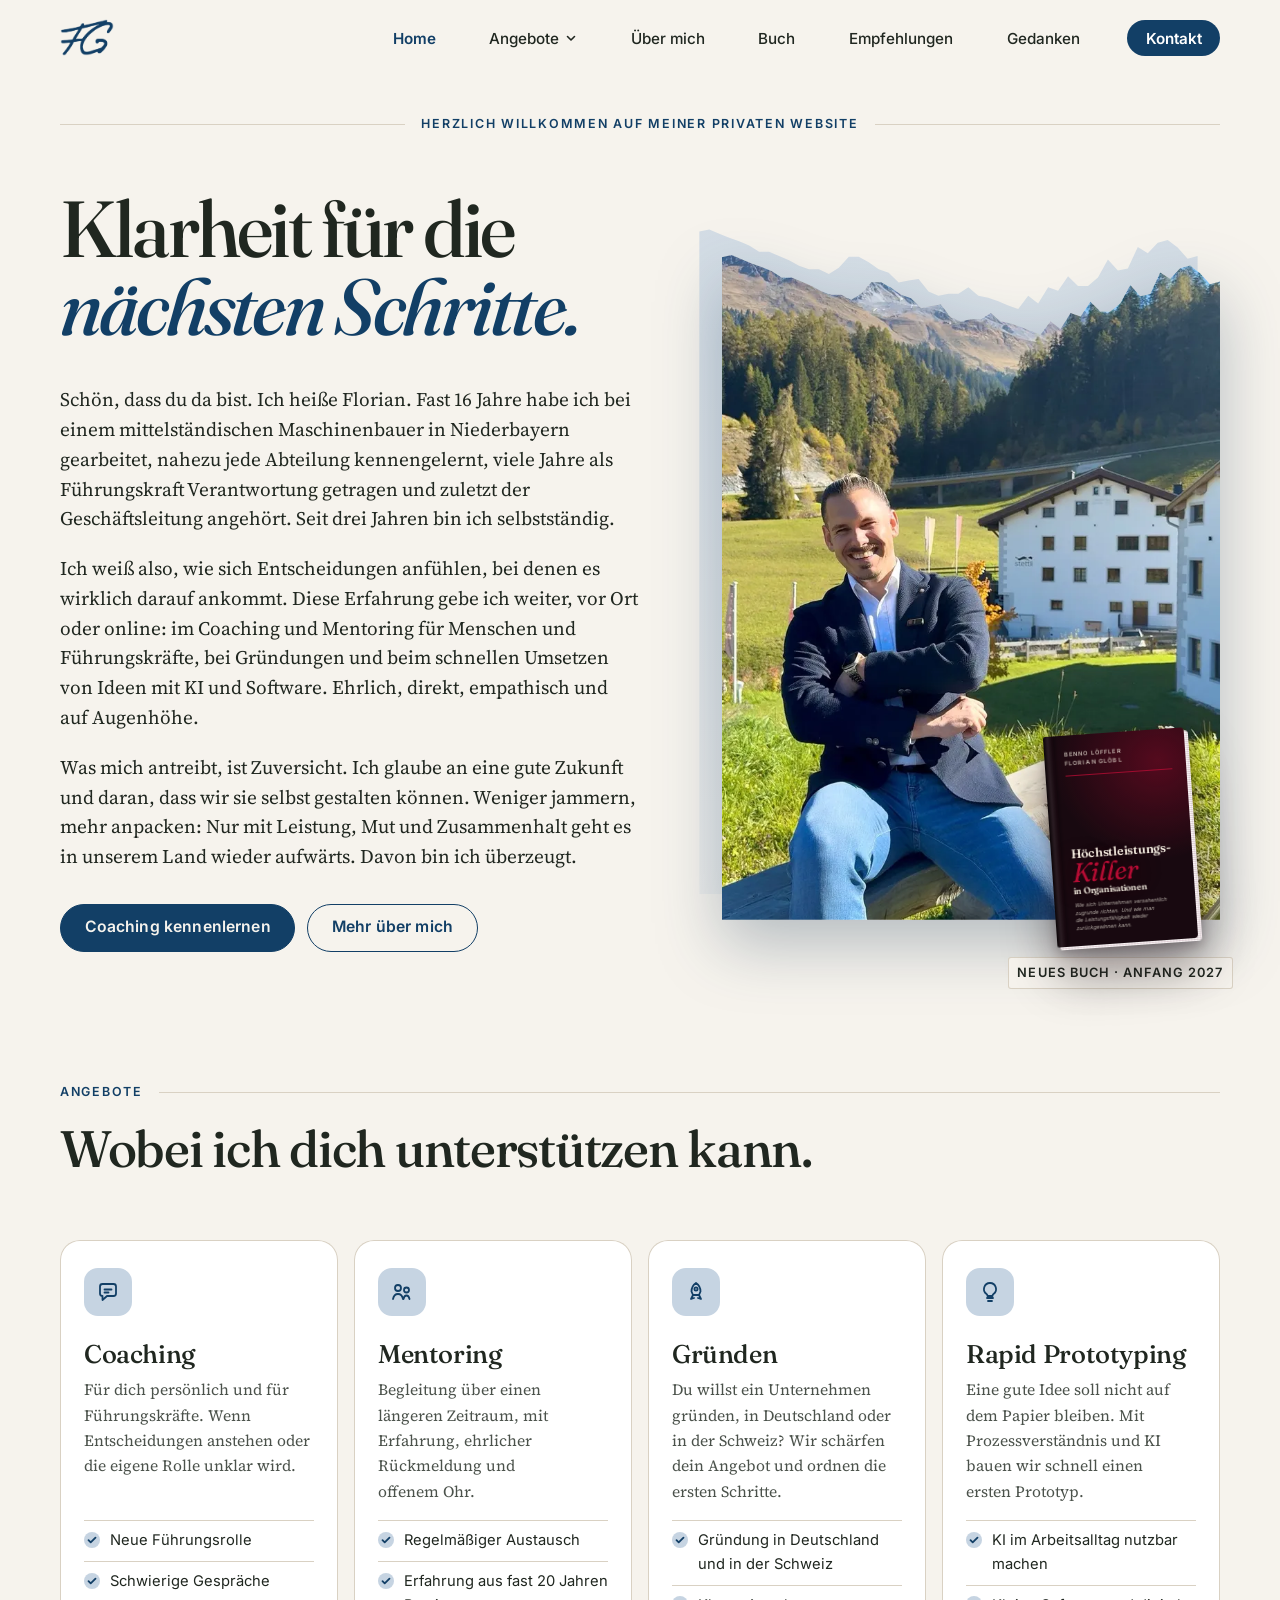
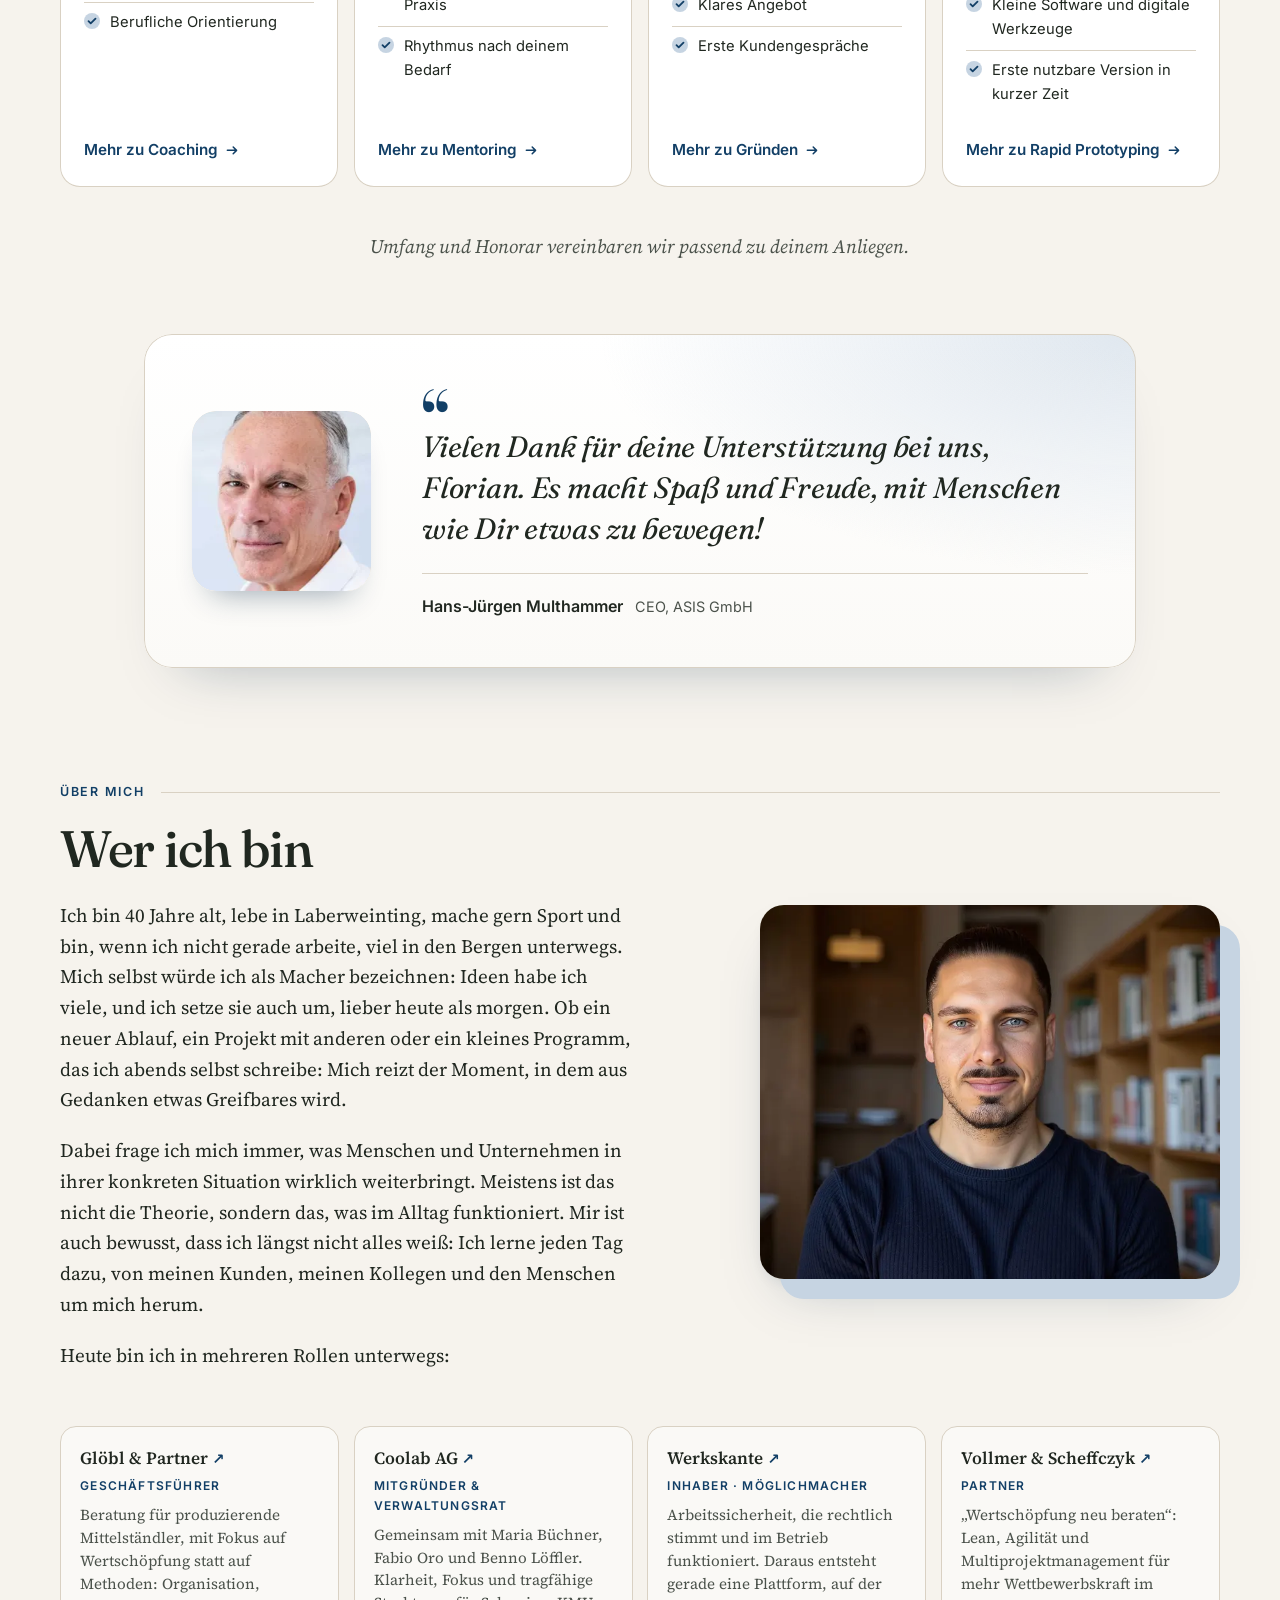
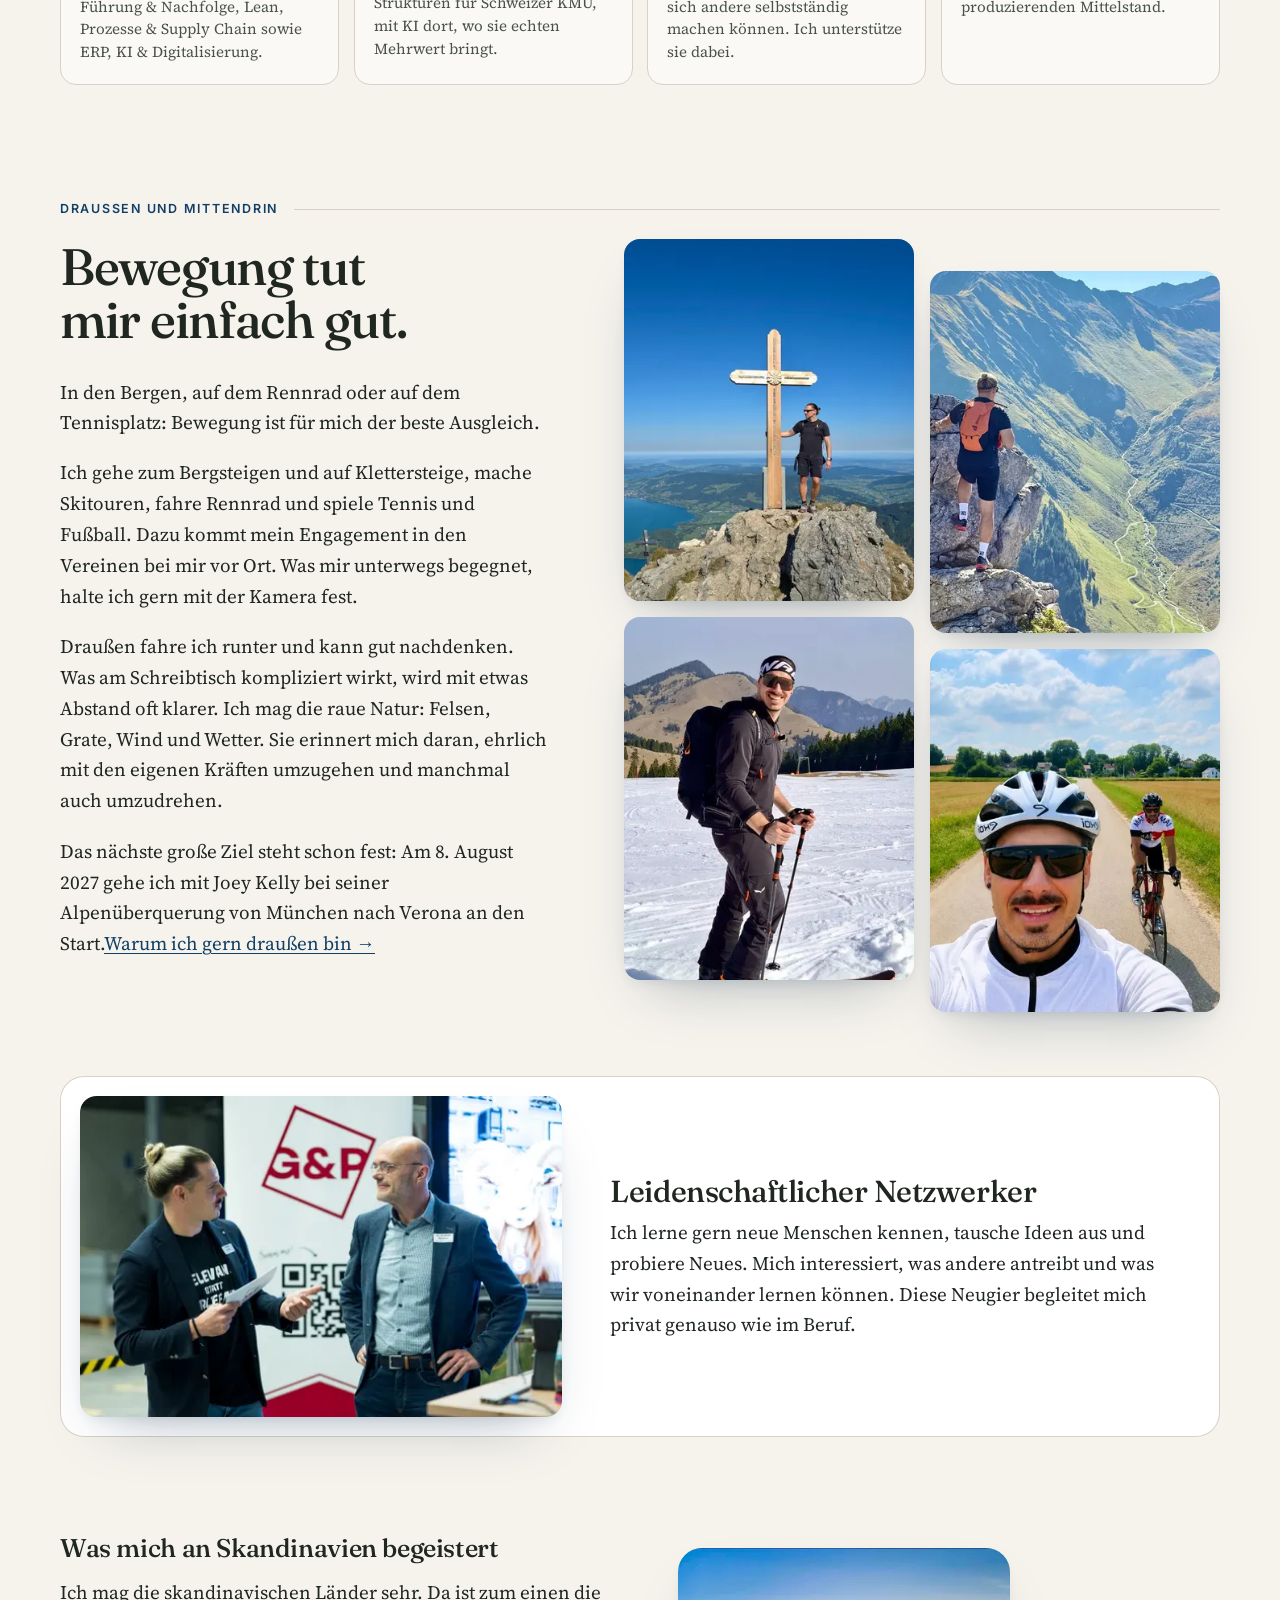
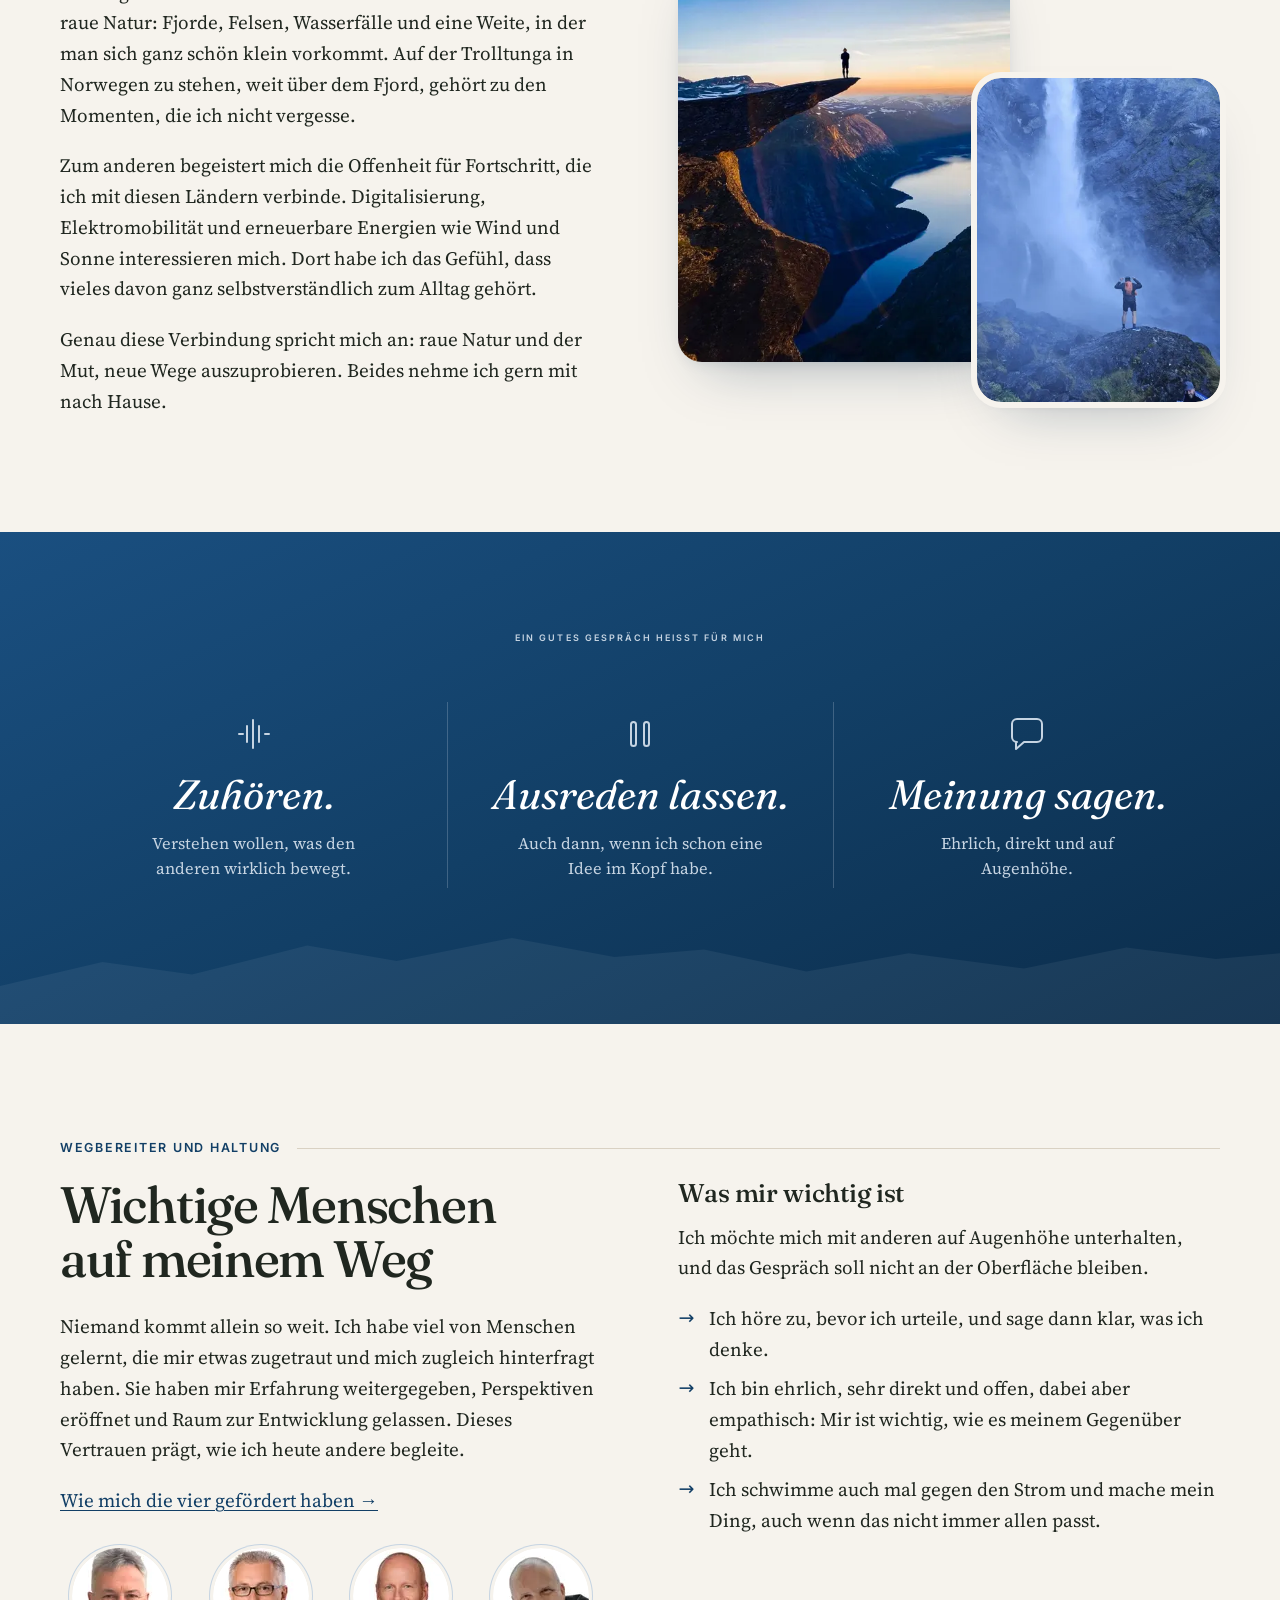
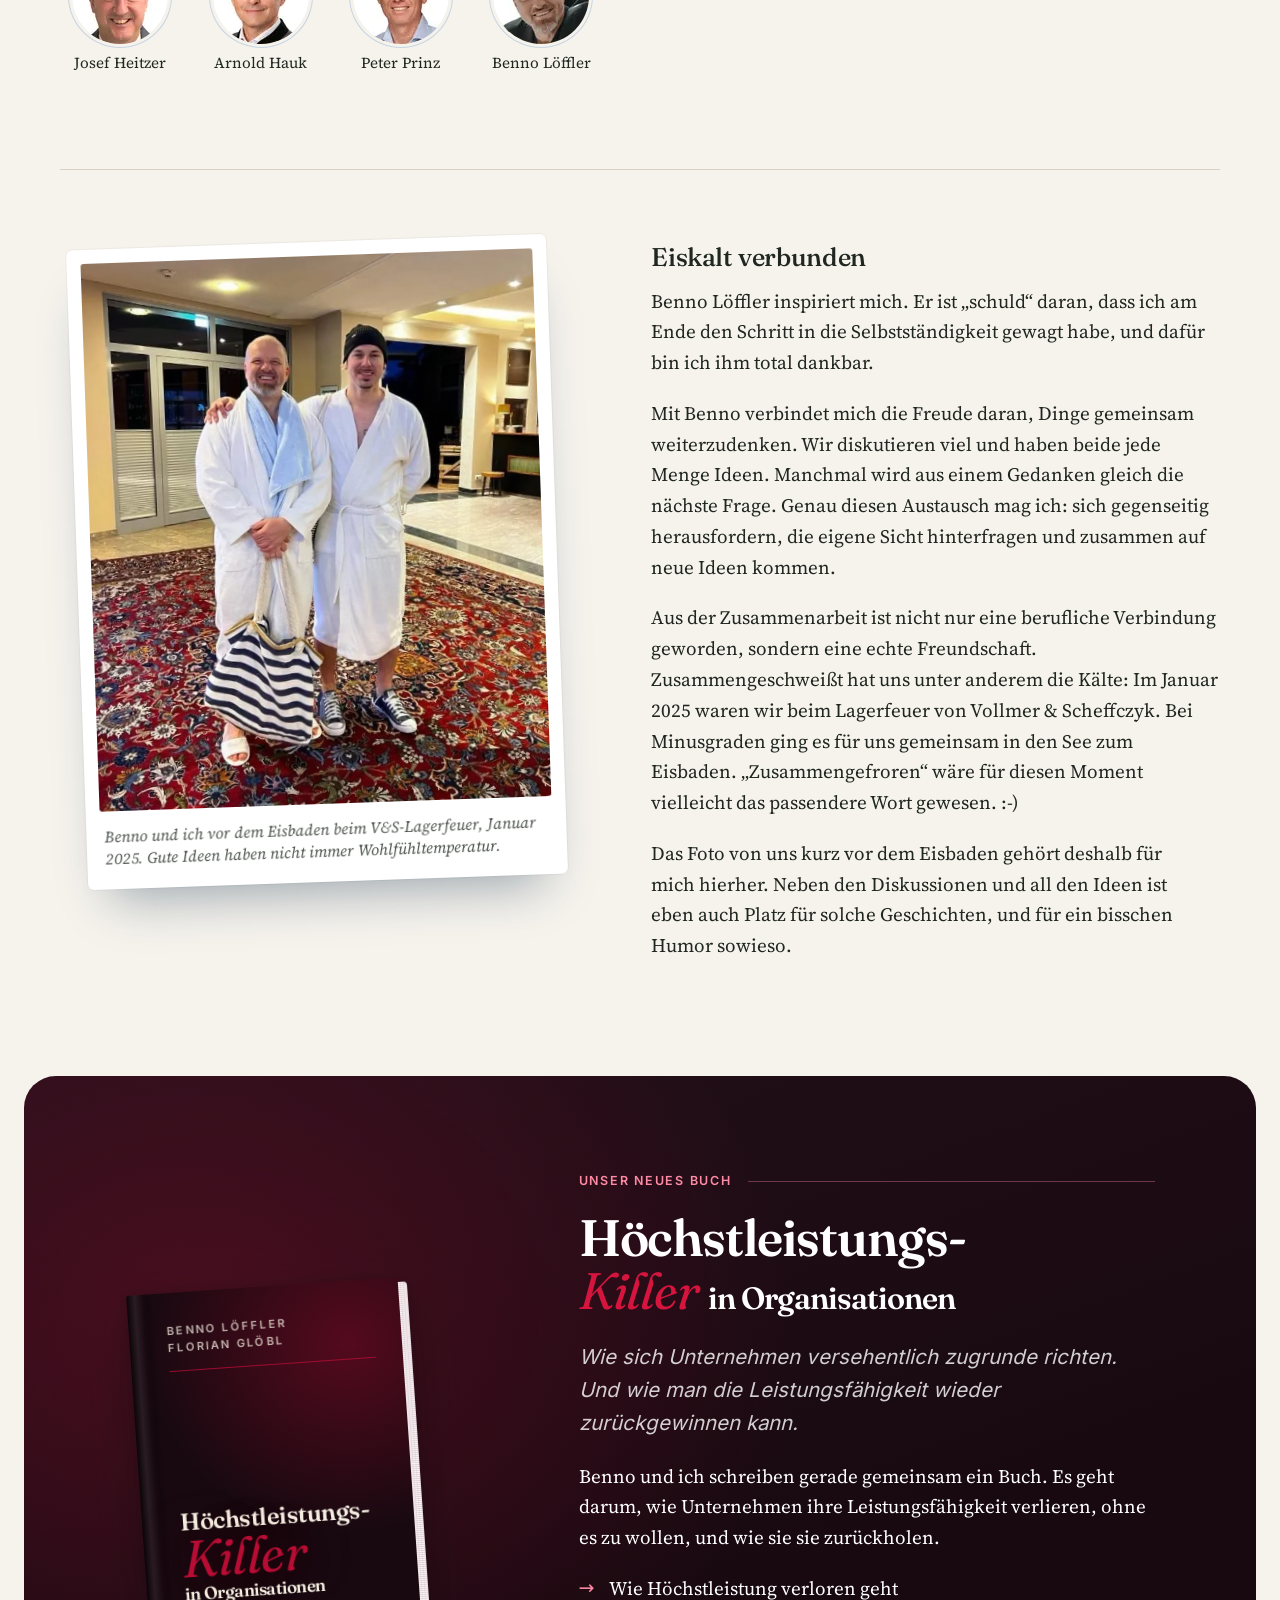
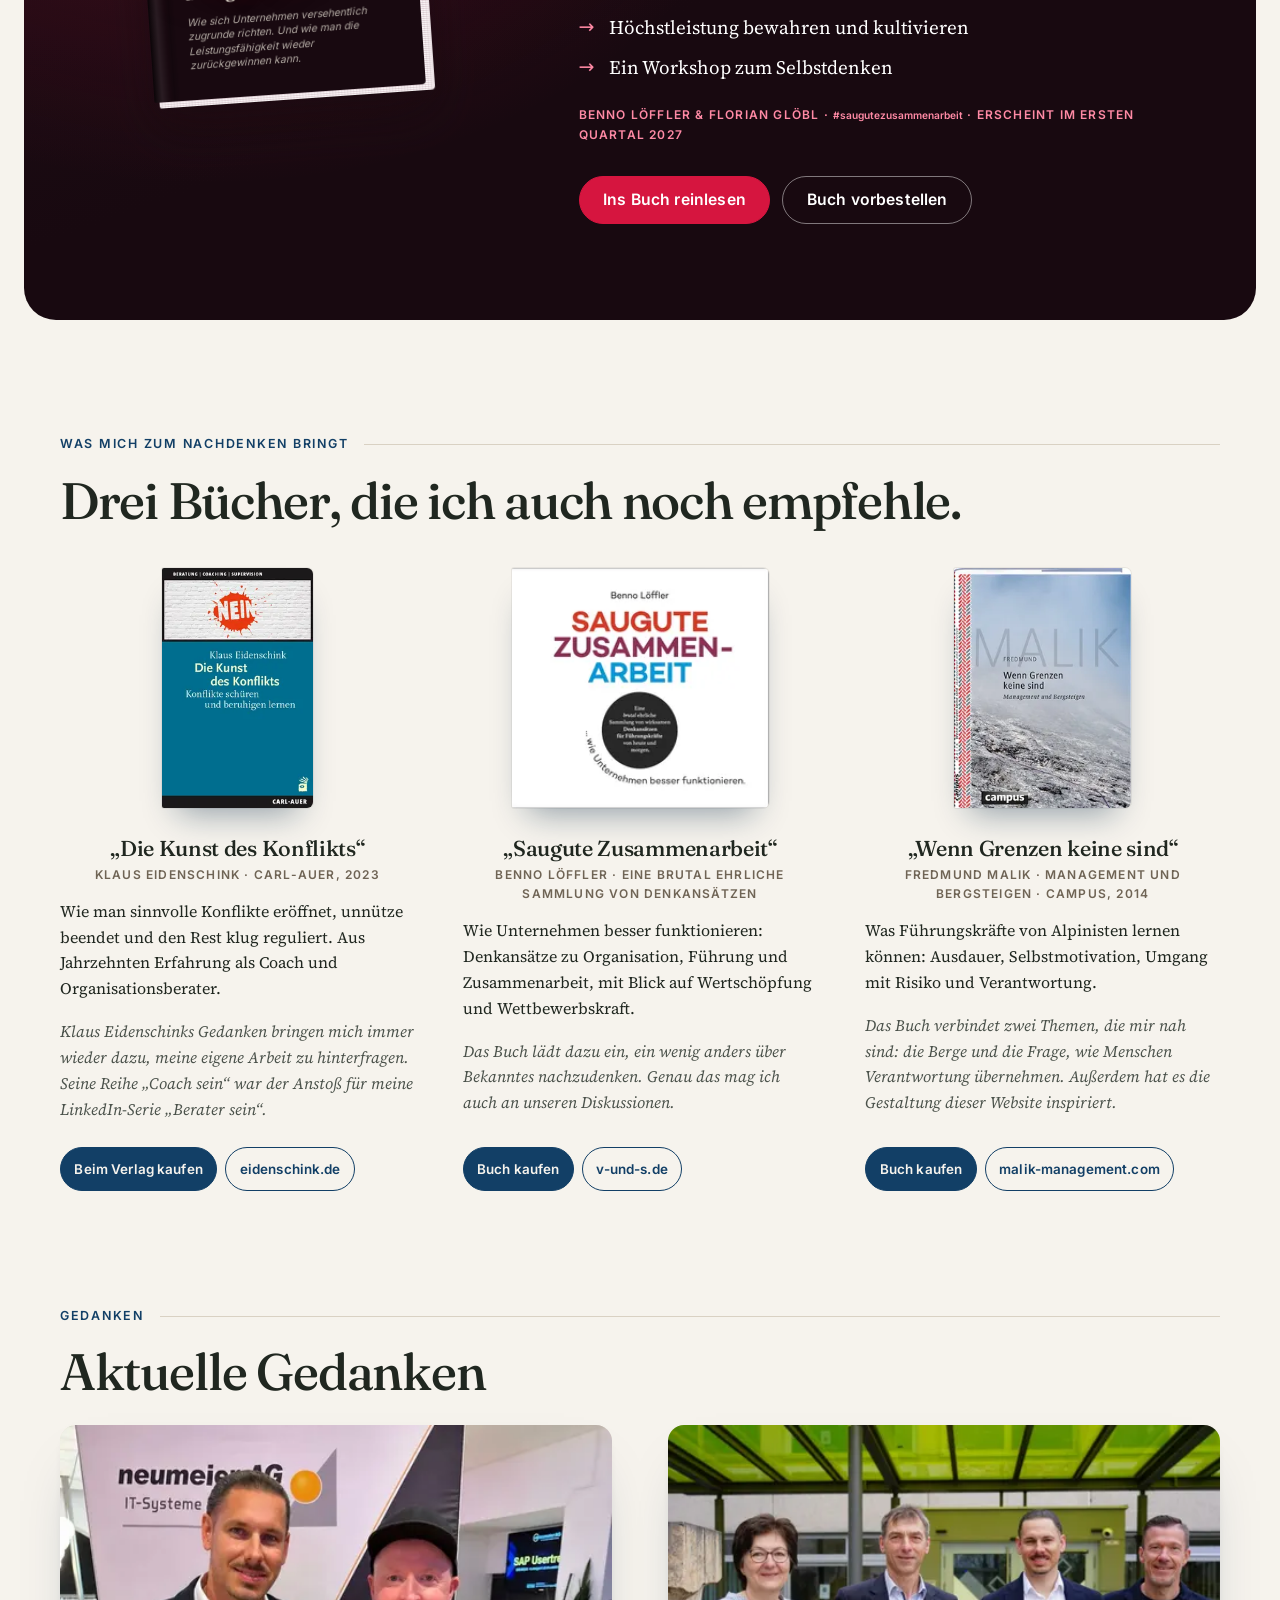
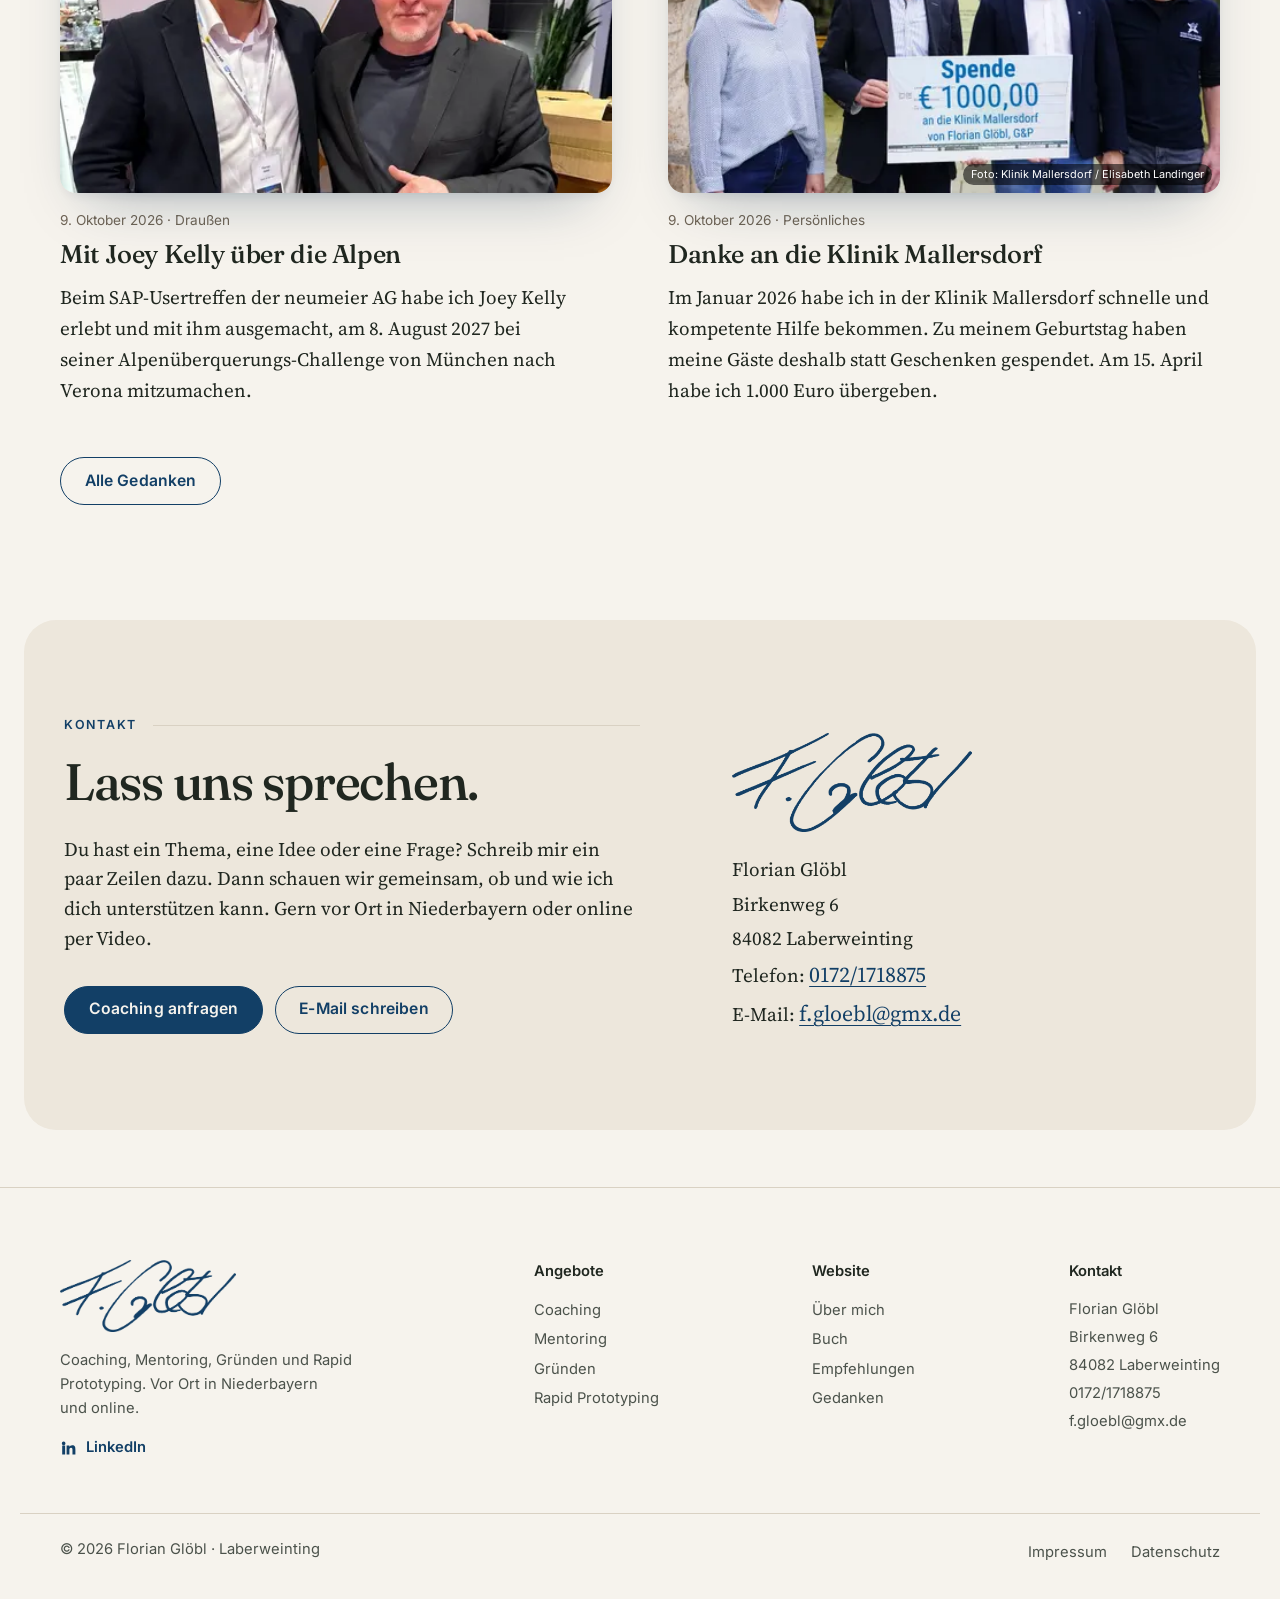
==== commit b8d8aa4e: "Website-Build 35bf08c" ====
--- a/index.html
+++ b/index.html
@@ -1 +1 @@
-<!DOCTYPE html><html lang="de"><head><meta charset="utf-8"><meta name="viewport" content="width=device-width, initial-scale=1"><title>Florian Glöbl · Coaching, Mentoring und Gründen in Niederbayern und online</title><meta name="description" content="Coaching und Führungskräftecoaching, Mentoring und Unterstützung beim Gründen, in Niederbayern und online. Florian Glöbl aus Laberweinting: fast 16 Jahre Erfahrung im Mittelstand, ehrlich, direkt und auf Augenhöhe."><link rel="canonical" href="https://floriangloebl.de/"><meta name="robots" content="index, follow"><meta name="theme-color" content="#f6f3ed"><link rel="icon" href="/favicon.svg" type="image/svg+xml"><link rel="sitemap" href="/sitemap-index.xml"><meta property="og:type" content="website"><meta property="og:locale" content="de_DE"><meta property="og:site_name" content="Florian Glöbl"><meta property="og:title" content="Florian Glöbl · Coaching, Mentoring und Gründen in Niederbayern und online"><meta property="og:description" content="Coaching und Führungskräftecoaching, Mentoring und Unterstützung beim Gründen, in Niederbayern und online. Florian Glöbl aus Laberweinting: fast 16 Jahre Erfahrung im Mittelstand, ehrlich, direkt und auf Augenhöhe."><meta property="og:url" content="https://floriangloebl.de/"><meta property="og:image" content="https://floriangloebl.de/og.jpg"><meta property="og:image:alt" content="Florian Glöbl · Coaching, Mentoring und Gründen in Niederbayern und online"><meta name="twitter:card" content="summary_large_image"><meta name="twitter:title" content="Florian Glöbl · Coaching, Mentoring und Gründen in Niederbayern und online"><meta name="twitter:description" content="Coaching und Führungskräftecoaching, Mentoring und Unterstützung beim Gründen, in Niederbayern und online. Florian Glöbl aus Laberweinting: fast 16 Jahre Erfahrung im Mittelstand, ehrlich, direkt und auf Augenhöhe."><meta name="twitter:image" content="https://floriangloebl.de/og.jpg"><meta name="author" content="Florian Glöbl"><script type="application/ld+json">{"@context":"https://schema.org","@graph":[{"@type":"WebSite","@id":"https://floriangloebl.de/#website","url":"https://floriangloebl.de/","name":"Florian Glöbl","inLanguage":"de-DE","publisher":{"@id":"https://floriangloebl.de/#person"}},{"@type":"Person","@id":"https://floriangloebl.de/#person","name":"Florian Glöbl","url":"https://floriangloebl.de/","image":"https://floriangloebl.de/og.jpg","jobTitle":"Coach, Mentor und Berater","description":"Coaching und Führungskräftecoaching, Mentoring und Unterstützung beim Gründen, in Niederbayern und online. Florian Glöbl aus Laberweinting: fast 16 Jahre Erfahrung im Mittelstand, ehrlich, direkt und auf Augenhöhe.","email":"mailto:f.gloebl@gmx.de","address":{"@type":"PostalAddress","addressLocality":"Laberweinting","postalCode":"84082","addressRegion":"Bayern","addressCountry":"DE"},"knowsAbout":["Coaching","Führungskräftecoaching","Mentoring","Gründungsberatung","Organisationsentwicklung","Lean Management","ERP","Supply Chain"],"worksFor":[{"@type":"Organization","name":"Glöbl & Partner","url":"https://www.g-u-p.de/"},{"@type":"Organization","name":"Coolab AG","url":"https://coolab.ch/"},{"@type":"Organization","name":"Werkskante","url":"https://www.werkskante.de/"}],"sameAs":["https://www.linkedin.com/in/florian-gl%C3%B6bl-825a6a19b/","https://www.g-u-p.de/team","https://hoechstleistungskiller.v-und-s.de/"]}]}</script><script>document.documentElement.classList.add('js');</script><link rel="stylesheet" href="/_astro/Base.xsbF4Ae7.css"></head><body><a class="skip-link" href="#inhalt">Zum Inhalt springen</a><header class="site-header"><div class="wrap"><a class="brand" href="/" aria-label="Florian Glöbl, zur Startseite"><span class="logo-fg" role="img" aria-label="Florian Glöbl"></span></a><button class="nav-toggle" type="button" aria-expanded="false" aria-controls="hauptmenue"><span class="bars" aria-hidden="true"></span> Menü</button><nav class="nav" id="hauptmenue" aria-label="Hauptmenü"><ul class="nav-list"><li><a href="/" aria-current="page">Home</a></li><li class="nav-drop"><button class="nav-drop__btn" type="button" aria-expanded="false" aria-controls="angebote-menue">Angebote<svg viewBox="0 0 12 12" aria-hidden="true"><path d="M2.5 4.5 6 8l3.5-3.5"></path></svg></button><div class="nav-drop__panel" id="angebote-menue"><ul><li><a href="/coaching/"><span class="nav-drop__icon"><svg viewBox="0 0 24 24" aria-hidden="true"><path d="M4 6.5A2.5 2.5 0 0 1 6.5 4h11A2.5 2.5 0 0 1 20 6.5v7a2.5 2.5 0 0 1-2.5 2.5H11l-4.5 4v-4h0A2.5 2.5 0 0 1 4 13.5z"/><path d="M8.5 9.5h7M8.5 12.5h4"/></svg></span><span><strong>Coaching</strong><small>Für dich und für Führungskräfte</small></span></a></li><li><a href="/mentoring/"><span class="nav-drop__icon"><svg viewBox="0 0 24 24" aria-hidden="true"><circle cx="8" cy="8" r="3"/><circle cx="16.5" cy="10" r="2.5"/><path d="M3 19c.6-3 2.6-5 5-5s4.4 2 5 5M13.5 19c.4-2 1.6-3.5 3-3.5s2.6 1.5 3 3.5"/></svg></span><span><strong>Mentoring</strong><small>Begleitung über längere Zeit</small></span></a></li><li><a href="/gruenden/"><span class="nav-drop__icon"><svg viewBox="0 0 24 24" aria-hidden="true"><path d="M12 3c3 2 4.5 5 4.5 8.5L15 15H9l-1.5-3.5C7.5 8 9 5 12 3z"/><circle cx="12" cy="9" r="1.6"/><path d="M9 15l-2 4 3-1M15 15l2 4-3-1"/></svg></span><span><strong>Gründen</strong><small>In Deutschland und der Schweiz</small></span></a></li><li><a href="/rapid-prototyping/"><span class="nav-drop__icon"><svg viewBox="0 0 24 24" aria-hidden="true"><path d="M9 18h6M10 21h4"/><path d="M12 3a6 6 0 0 0-3.5 10.9c.6.5 1 1.2 1 2.1h5c0-.9.4-1.6 1-2.1A6 6 0 0 0 12 3z"/></svg></span><span><strong>Rapid Prototyping</strong><small>Mit Prozessverständnis und KI</small></span></a></li></ul></div></li><li><a href="/#ueber-mich">Über mich</a></li><li><a href="/#buch">Buch</a></li><li><a href="/#nachdenken">Empfehlungen</a></li><li><a href="/gedanken/">Gedanken</a></li><li class="nav-cta-item"><a class="nav-cta" href="/#kontakt">Kontakt</a></li></ul></nav></div></header><main id="inhalt"><section class="hero" aria-labelledby="hallo"><div class="wrap"><p class="kicker hero-welcome">Herzlich willkommen auf meiner privaten Website</p><div><h1 id="hallo">Klarheit für die <em>nächsten Schritte.</em></h1><p class="lead">Schön, dass du da bist. Ich heiße Florian. Fast 16 Jahre habe ich bei einem mittelständischen Maschinenbauer in Niederbayern gearbeitet, nahezu jede Abteilung kennengelernt, viele Jahre als Führungskraft Verantwortung getragen und zuletzt der Geschäftsleitung angehört. Seit drei Jahren bin ich selbstständig.</p><p class="lead">Ich weiß also, wie sich Entscheidungen anfühlen, bei denen es wirklich darauf ankommt. Diese Erfahrung gebe ich weiter, vor Ort oder online: im Coaching und Mentoring für Menschen und Führungskräfte, bei Gründungen und beim schnellen Umsetzen von Ideen mit KI und Software. Ehrlich, direkt, empathisch und auf Augenhöhe.</p><p class="lead">Was mich antreibt, ist Zuversicht. Ich glaube an eine gute Zukunft und daran, dass wir sie selbst gestalten können. Weniger jammern, mehr anpacken: Nur mit Leistung, Mut und Zusammenhalt geht es in unserem Land wieder aufwärts. Davon bin ich überzeugt.</p><div class="actions"><a class="btn btn--primary" href="#coaching">Coaching kennenlernen</a><a class="btn btn--ghost" href="#ueber-mich">Mehr über mich</a></div></div><div class="hero__media"><figure class="photo"><picture><source srcset="/_astro/hero-berge.CXlVQoIy_2101aE.webp 480w, /_astro/hero-berge.CXlVQoIy_1P2aqX.webp 720w, /_astro/hero-berge.CXlVQoIy_Z1m7oJ5.webp 960w" type="image/webp" sizes="(max-width: 760px) 100vw, 46vw"><img src="/_astro/hero-berge.CXlVQoIy_ZzcgtO.jpg" srcset="/_astro/hero-berge.CXlVQoIy_20Nk8y.jpg 480w, /_astro/hero-berge.CXlVQoIy_1J5NmU.jpg 720w, /_astro/hero-berge.CXlVQoIy_Z1s3KN8.jpg 960w" alt="Florian Glöbl sitzt lachend auf einer Holzbank auf einer Bergwiese, dahinter ein weißes Haus, Nadelwald und Berggipfel." sizes="(max-width: 760px) 100vw, 46vw" loading="eager" fetchpriority="high" decoding="sync" style="object-position: 50% 40%" width="1206" height="1688"></picture></figure><a class="hero-book" href="https://hoechstleistungskiller.v-und-s.de/" rel="noopener" aria-label="Zur Website des Buchs Höchstleistungs-Killer"><div class="book" aria-hidden="true"><div class="book__cover"><p class="book__authors">Benno Löffler<br>Florian Glöbl</p><p class="book__title">Höchstleistungs-<em>Killer</em><span>in Organisationen</span></p><p class="book__sub">Wie sich Unternehmen versehentlich zugrunde richten. Und wie man die Leistungsfähigkeit wieder zurückgewinnen kann.</p></div></div><span class="hero-book__label">Neues Buch · Anfang 2027</span></a></div></div></section><section class="section" id="coaching" aria-labelledby="angebote"><div class="wrap"><p class="kicker">Angebote</p><div class="offers-intro" data-reveal><h2 id="angebote">Wobei ich dich unterstützen kann.</h2></div><div class="offer-cards offer-cards--v2"><article class="offer-card" data-reveal><span class="offer-icon"><svg viewBox="0 0 24 24" aria-hidden="true"><path d="M4 6.5A2.5 2.5 0 0 1 6.5 4h11A2.5 2.5 0 0 1 20 6.5v7a2.5 2.5 0 0 1-2.5 2.5H11l-4.5 4v-4h0A2.5 2.5 0 0 1 4 13.5z"/><path d="M8.5 9.5h7M8.5 12.5h4"/></svg></span><h3>Coaching</h3><p>Für dich persönlich und für Führungskräfte. Wenn Entscheidungen anstehen oder die eigene Rolle unklar wird.</p><ul><li>Neue Führungsrolle</li><li>Schwierige Gespräche</li><li>Berufliche Orientierung</li></ul><a class="offer-link" href="/coaching/">Mehr zu Coaching <svg viewBox="0 0 20 20" aria-hidden="true"><path d="M4 10h11m-4-4 4 4-4 4"></path></svg></a></article><article class="offer-card" data-reveal><span class="offer-icon"><svg viewBox="0 0 24 24" aria-hidden="true"><circle cx="8" cy="8" r="3"/><circle cx="16.5" cy="10" r="2.5"/><path d="M3 19c.6-3 2.6-5 5-5s4.4 2 5 5M13.5 19c.4-2 1.6-3.5 3-3.5s2.6 1.5 3 3.5"/></svg></span><h3>Mentoring</h3><p>Begleitung über einen längeren Zeitraum, mit Erfahrung, ehrlicher Rückmeldung und offenem Ohr.</p><ul><li>Regelmäßiger Austausch</li><li>Erfahrung aus fast 20 Jahren Praxis</li><li>Rhythmus nach deinem Bedarf</li></ul><a class="offer-link" href="/mentoring/">Mehr zu Mentoring <svg viewBox="0 0 20 20" aria-hidden="true"><path d="M4 10h11m-4-4 4 4-4 4"></path></svg></a></article><article class="offer-card" id="weitere-angebote" data-reveal><span class="offer-icon"><svg viewBox="0 0 24 24" aria-hidden="true"><path d="M12 3c3 2 4.5 5 4.5 8.5L15 15H9l-1.5-3.5C7.5 8 9 5 12 3z"/><circle cx="12" cy="9" r="1.6"/><path d="M9 15l-2 4 3-1M15 15l2 4-3-1"/></svg></span><h3>Gründen</h3><p>Du willst ein Unternehmen gründen, in Deutschland oder in der Schweiz? Wir schärfen dein Angebot und ordnen die ersten Schritte.</p><ul><li>Gründung in Deutschland und in der Schweiz</li><li>Klares Angebot</li><li>Erste Kundengespräche</li></ul><a class="offer-link" href="/gruenden/">Mehr zu Gründen <svg viewBox="0 0 20 20" aria-hidden="true"><path d="M4 10h11m-4-4 4 4-4 4"></path></svg></a></article><article class="offer-card" data-reveal><span class="offer-icon"><svg viewBox="0 0 24 24" aria-hidden="true"><path d="M9 18h6M10 21h4"/><path d="M12 3a6 6 0 0 0-3.5 10.9c.6.5 1 1.2 1 2.1h5c0-.9.4-1.6 1-2.1A6 6 0 0 0 12 3z"/></svg></span><h3>Rapid Prototyping</h3><p>Eine gute Idee soll nicht auf dem Papier bleiben. Mit Prozessverständnis und KI bauen wir schnell einen ersten Prototyp.</p><ul><li>KI im Arbeitsalltag nutzbar machen</li><li>Kleine Software und digitale Werkzeuge</li><li>Erste nutzbare Version in kurzer Zeit</li></ul><a class="offer-link" href="/rapid-prototyping/">Mehr zu Rapid Prototyping <svg viewBox="0 0 20 20" aria-hidden="true"><path d="M4 10h11m-4-4 4 4-4 4"></path></svg></a></article></div><p class="offers-note">Umfang und Honorar vereinbaren wir passend zu deinem Anliegen.</p><figure class="testimonial" data-reveal><figure class="photo testimonial__avatar"><picture><source srcset="/_astro/kunde-multhammer.BR6jZ4Md_Z1G5JLD.webp 160w, /_astro/kunde-multhammer.BR6jZ4Md_qW8ER.webp 240w, /_astro/kunde-multhammer.BR6jZ4Md_Zn9df3.webp 400w" type="image/webp" sizes="(max-width: 700px) 120px, 200px"><img src="/_astro/kunde-multhammer.BR6jZ4Md_Z26Rz8A.jpg" srcset="/_astro/kunde-multhammer.BR6jZ4Md_Pq56M.jpg 160w, /_astro/kunde-multhammer.BR6jZ4Md_Z26IafD.jpg 240w, /_astro/kunde-multhammer.BR6jZ4Md_29mBDn.jpg 400w" alt="Porträt von Hans-Jürgen Multhammer" sizes="(max-width: 700px) 120px, 200px" loading="lazy" fetchpriority="auto" decoding="async" style="object-position: 50% 40%" width="640" height="640"></picture></figure><div><span class="testimonial__mark" aria-hidden="true">“</span><blockquote><p>Vielen Dank für deine Unterstützung bei uns, Florian. Es macht Spaß und Freude, mit Menschen wie Dir etwas zu bewegen!</p></blockquote><figcaption><strong>Hans-Jürgen Multhammer</strong><span>CEO, ASIS GmbH</span></figcaption></div></figure></div></section><section class="section" id="ueber-mich" aria-labelledby="mein-weg"><div class="wrap"><p class="kicker">Über mich</p><h2 id="mein-weg" class="section-title">Wer ich bin</h2><div class="split"><div class="prose"><p>Ich bin 40 Jahre alt, lebe in Laberweinting, mache gern Sport und bin, wenn ich nicht gerade arbeite, viel in den Bergen unterwegs. Mich selbst würde ich als Macher bezeichnen: Ideen habe ich viele, und ich setze sie auch um, lieber heute als morgen. Ob ein neuer Ablauf, ein Projekt mit anderen oder ein kleines Programm, das ich abends selbst schreibe: Mich reizt der Moment, in dem aus Gedanken etwas Greifbares wird.</p><p>Dabei frage ich mich immer, was Menschen und Unternehmen in ihrer konkreten Situation wirklich weiterbringt. Meistens ist das nicht die Theorie, sondern das, was im Alltag funktioniert. Mir ist auch bewusst, dass ich längst nicht alles weiß: Ich lerne jeden Tag dazu, von meinen Kunden, meinen Kollegen und den Menschen um mich herum.</p><p>Heute bin ich in mehreren Rollen unterwegs:</p></div><figure class="photo"><picture><source srcset="/_astro/portrait.D3eM0Hh1_Z1LIGq0.webp 480w, /_astro/portrait.D3eM0Hh1_ZUmsIR.webp 720w, /_astro/portrait.D3eM0Hh1_WDJdz.webp 960w, /_astro/portrait.D3eM0Hh1_m93Ye.webp 1280w, /_astro/portrait.D3eM0Hh1_Z12oahD.webp 1600w" type="image/webp" sizes="(max-width: 760px) 100vw, 40vw"><img src="/_astro/portrait.D3eM0Hh1_Zn2MUf.jpg" srcset="/_astro/portrait.D3eM0Hh1_29Jnsc.jpg 480w, /_astro/portrait.D3eM0Hh1_Z245wEB.jpg 720w, /_astro/portrait.D3eM0Hh1_Zb4jHa.jpg 960w, /_astro/portrait.D3eM0Hh1_lWmW8.jpg 1280w, /_astro/portrait.D3eM0Hh1_Z12zQjJ.jpg 1600w" alt="Portrait von Florian Glöbl in dunklem Pullover vor einem Bücherregal." sizes="(max-width: 760px) 100vw, 40vw" loading="lazy" fetchpriority="auto" decoding="async" style="object-position: 45% 30%" width="2048" height="1664"></picture></figure></div><ul class="roles roles--wide"><li><a href="https://www.g-u-p.de/" rel="noopener">Glöbl &amp; Partner</a><em>Geschäftsführer</em><span>Beratung für produzierende Mittelständler, mit Fokus auf Wertschöpfung statt auf Methoden: Organisation, Führung &amp; Nachfolge, Lean, Prozesse &amp; Supply Chain sowie ERP, KI &amp; Digitalisierung.</span></li><li><a href="https://coolab.ch/" rel="noopener">Coolab AG</a><em>Mitgründer &amp; Verwaltungsrat</em><span>Gemeinsam mit Maria Büchner, Fabio Oro und Benno Löffler. Klarheit, Fokus und tragfähige Strukturen für Schweizer KMU, mit KI dort, wo sie echten Mehrwert bringt.</span></li><li><a href="https://www.werkskante.de/" rel="noopener">Werkskante</a><em>Inhaber · Möglichmacher</em><span>Arbeitssicherheit, die rechtlich stimmt und im Betrieb funktioniert. Daraus entsteht gerade eine Plattform, auf der sich andere selbstständig machen können. Ich unterstütze sie dabei.</span></li><li><a href="https://v-und-s.de/" rel="noopener">Vollmer &amp; Scheffczyk</a><em>Partner</em><span>„Wertschöpfung neu beraten“: Lean, Agilität und Multiprojektmanagement für mehr Wettbewerbskraft im produzierenden Mittelstand.</span></li></ul></div></section><section class="section" id="draussen" aria-labelledby="draussen-titel"><div class="wrap"><p class="kicker">Draußen und mittendrin</p><div class="move"><div class="move__text"><h2 id="draussen-titel">Bewegung tut mir einfach gut.</h2><p class="lead">In den Bergen, auf dem Rennrad oder auf dem Tennisplatz: Bewegung ist für mich der beste Ausgleich.</p><p>Ich gehe zum Bergsteigen und auf Klettersteige, mache Skitouren, fahre Rennrad und spiele Tennis und Fußball. Dazu kommt mein Engagement in den Vereinen bei mir vor Ort. Was mir unterwegs begegnet, halte ich gern mit der Kamera fest.</p><p>Draußen fahre ich runter und kann gut nachdenken. Was am Schreibtisch kompliziert wirkt, wird mit etwas Abstand oft klarer. Ich mag die raue Natur: Felsen, Grate, Wind und Wetter. Sie erinnert mich daran, ehrlich mit den eigenen Kräften umzugehen und manchmal auch umzudrehen.</p><p>Das nächste große Ziel steht schon fest: Am 8. August 2027 gehe ich mit Joey Kelly bei seiner Alpenüberquerung von München nach Verona an den Start.<a href="/gedanken/warum-ich-gern-draussen-bin/">Warum ich gern draußen bin →</a></p></div><div class="move__grid" data-reveal><figure class="photo"><picture><source srcset="/_astro/draussen-gipfelkreuz.JC9qDXus_BeGRC.webp 360w, /_astro/draussen-gipfelkreuz.JC9qDXus_Z2kPAOl.webp 560w, /_astro/draussen-gipfelkreuz.JC9qDXus_Z24bdOf.webp 720w" type="image/webp" sizes="(max-width: 760px) 50vw, 300px"><img src="/_astro/draussen-gipfelkreuz.JC9qDXus_ZQpcSt.jpg" srcset="/_astro/draussen-gipfelkreuz.JC9qDXus_Z2oPV9u.jpg 360w, /_astro/draussen-gipfelkreuz.JC9qDXus_ZgJ62w.jpg 560w, /_astro/draussen-gipfelkreuz.JC9qDXus_Z4I2q.jpg 720w" alt="Florian Glöbl steht neben einem hölzernen Gipfelkreuz auf einem Felsgipfel, darunter ein See und weites Hügelland." sizes="(max-width: 760px) 50vw, 300px" loading="lazy" fetchpriority="auto" decoding="async" style="object-position: 50% 45%" width="1280" height="1707"></picture></figure><figure class="photo"><picture><source srcset="/_astro/draussen-grat.BJ11eVS0_2igeU7.webp 360w, /_astro/draussen-grat.BJ11eVS0_SArKI.webp 560w, /_astro/draussen-grat.BJ11eVS0_KlAbu.webp 720w" type="image/webp" sizes="(max-width: 760px) 50vw, 300px"><img src="/_astro/draussen-grat.BJ11eVS0_ZQwWDo.jpg" srcset="/_astro/draussen-grat.BJ11eVS0_facQF.jpg 360w, /_astro/draussen-grat.BJ11eVS0_Z19uzhI.jpg 560w, /_astro/draussen-grat.BJ11eVS0_Z1MjHJ1.jpg 720w" alt="Ein Wanderer mit orangem Rucksack steht auf einem Felsen über einem tiefen grünen Bergtal." sizes="(max-width: 760px) 50vw, 300px" loading="lazy" fetchpriority="auto" decoding="async" style="object-position: 35% 40%" width="1280" height="2276"></picture></figure><figure class="photo"><picture><source srcset="/_astro/draussen-skitour.C2yjV9qk_1xgJuE.webp 360w, /_astro/draussen-skitour.C2yjV9qk_ZW9m73.webp 560w, /_astro/draussen-skitour.C2yjV9qk_2bn0KQ.webp 720w" type="image/webp" sizes="(max-width: 760px) 50vw, 300px"><img src="/_astro/draussen-skitour.C2yjV9qk_1rY7Wu.jpg" srcset="/_astro/draussen-skitour.C2yjV9qk_4qfOF.jpg 360w, /_astro/draussen-skitour.C2yjV9qk_Z2pYPM2.jpg 560w, /_astro/draussen-skitour.C2yjV9qk_Hww5R.jpg 720w" alt="Florian Glöbl auf Tourenski mit Rucksack, Stöcken und Sonnenbrille auf einer Schneefläche, im Hintergrund bewaldete Berge." sizes="(max-width: 760px) 50vw, 300px" loading="lazy" fetchpriority="auto" decoding="async" style="object-position: 50% 40%" width="1280" height="1707"></picture></figure><figure class="photo"><picture><source srcset="/_astro/draussen-rennrad.CbmsKKbm_Z22z6Te.webp 360w, /_astro/draussen-rennrad.CbmsKKbm_2hQFRH.webp 560w, /_astro/draussen-rennrad.CbmsKKbm_eAlrE.webp 720w" type="image/webp" sizes="(max-width: 760px) 50vw, 300px"><img src="/_astro/draussen-rennrad.CbmsKKbm_ZlqGKo.jpg" srcset="/_astro/draussen-rennrad.CbmsKKbm_cBzsX.jpg 360w, /_astro/draussen-rennrad.CbmsKKbm_Zx8Ky2.jpg 560w, /_astro/draussen-rennrad.CbmsKKbm_Z1ef8dk.jpg 720w" alt="Selfie von Florian Glöbl mit Radhelm und Sonnenbrille auf einer Landstraße, hinter ihm ein Rennradfahrer." sizes="(max-width: 760px) 50vw, 300px" loading="lazy" fetchpriority="auto" decoding="async" style="object-position: 50% 35%" width="863" height="1535"></picture></figure></div></div><div class="network" data-reveal><figure class="photo network__photo"><picture><source srcset="/_astro/netzwerk-apero.CJ-vXW0y_20SyC7.webp 480w, /_astro/netzwerk-apero.CJ-vXW0y_1Gjq7j.webp 720w, /_astro/netzwerk-apero.CJ-vXW0y_ZfXirN.webp 960w" type="image/webp" sizes="(max-width: 760px) 100vw, 480px"><img src="/_astro/netzwerk-apero.CJ-vXW0y_1OfMqp.jpg" srcset="/_astro/netzwerk-apero.CJ-vXW0y_ZwLJio.jpg 480w, /_astro/netzwerk-apero.CJ-vXW0y_ZQlRNc.jpg 720w, /_astro/netzwerk-apero.CJ-vXW0y_2gxwqC.jpg 960w" alt="Florian Glöbl im Gespräch mit Dr. Herbert Wollner beim Apéro von Glöbl &amp; Partner bei Staudinger, im Hintergrund ein G&amp;P-Banner." sizes="(max-width: 760px) 100vw, 480px" loading="lazy" fetchpriority="auto" decoding="async" style="object-position: 40% 40%" width="2400" height="1586"></picture></figure><div><h3>Leidenschaftlicher Netzwerker</h3><p>Ich lerne gern neue Menschen kennen, tausche Ideen aus und probiere Neues. Mich interessiert, was andere antreibt und was wir voneinander lernen können. Diese Neugier begleitet mich privat genauso wie im Beruf.</p></div></div><div class="north" id="skandinavien" data-reveal><div class="prose"><h3>Was mich an Skandinavien begeistert</h3><p>Ich mag die skandinavischen Länder sehr. Da ist zum einen die raue Natur: Fjorde, Felsen, Wasserfälle und eine Weite, in der man sich ganz schön klein vorkommt. Auf der Trolltunga in Norwegen zu stehen, weit über dem Fjord, gehört zu den Momenten, die ich nicht vergesse.</p><p>Zum anderen begeistert mich die Offenheit für Fortschritt, die ich mit diesen Ländern verbinde. Digitalisierung, Elektromobilität und erneuerbare Energien wie Wind und Sonne interessieren mich. Dort habe ich das Gefühl, dass vieles davon ganz selbstverständlich zum Alltag gehört.</p><p>Genau diese Verbindung spricht mich an: raue Natur und der Mut, neue Wege auszuprobieren. Beides nehme ich gern mit nach Hause.</p></div><div class="north__photos"><figure class="photo"><picture><source srcset="/_astro/fjord.CBNensmO_NrqcY.webp 480w, /_astro/fjord.CBNensmO_Zjl2yj.webp 720w, /_astro/fjord.CBNensmO_1sQiM1.webp 1000w" type="image/webp" sizes="(max-width: 860px) 58vw, 330px"><img src="/_astro/fjord.CBNensmO_1TLLKh.jpg" srcset="/_astro/fjord.CBNensmO_1hC0Qb.jpg 480w, /_astro/fjord.CBNensmO_9Ox4S.jpg 720w, /_astro/fjord.CBNensmO_Z1FvkbX.jpg 1000w" alt="Florian Glöbl steht auf der Trolltunga, einem weit über einen Fjord ragenden Felsvorsprung in Norwegen, im Abendlicht." sizes="(max-width: 860px) 58vw, 330px" loading="lazy" fetchpriority="auto" decoding="async" style="object-position: 50% 40%" width="1281" height="1598"></picture></figure><figure class="photo"><picture><source srcset="/_astro/norwegen-wasserfall.6pobNpJM_GH2dz.webp 360w, /_astro/norwegen-wasserfall.6pobNpJM_Z1scj3q.webp 560w" type="image/webp" sizes="(max-width: 860px) 42vw, 240px"><img src="/_astro/norwegen-wasserfall.6pobNpJM_X9GmB.jpg" srcset="/_astro/norwegen-wasserfall.6pobNpJM_Z1GjGmO.jpg 360w, /_astro/norwegen-wasserfall.6pobNpJM_1dX6a7.jpg 560w" alt="Ein Mann steht klein auf einem Felsen vor einem gewaltigen, tosenden Wasserfall im Sprühnebel." sizes="(max-width: 860px) 42vw, 240px" loading="lazy" fetchpriority="auto" decoding="async" style="object-position: 55% 60%" width="1280" height="1707"></picture></figure></div></div></div></section><section class="statement" aria-labelledby="gespraech-titel"><div class="wrap"><p class="dialog__kicker" id="gespraech-titel">Ein gutes Gespräch heißt für mich</p><ol class="dialog"><li data-reveal><svg viewBox="0 0 48 48" aria-hidden="true"><path d="M10 24h4M18 16v16M24 10v28M30 16v16M36 24h4"></path></svg><strong>Zuhören.</strong><span>Verstehen wollen, was den anderen wirklich bewegt.</span></li><li data-reveal><svg viewBox="0 0 48 48" aria-hidden="true"><rect x="15" y="12" width="5" height="24" rx="2.5"></rect><rect x="28" y="12" width="5" height="24" rx="2.5"></rect></svg><strong>Ausreden lassen.</strong><span>Auch dann, wenn ich schon eine Idee im Kopf habe.</span></li><li data-reveal><svg viewBox="0 0 48 48" aria-hidden="true"><path d="M9 14a5 5 0 0 1 5-5h20a5 5 0 0 1 5 5v13a5 5 0 0 1-5 5H21l-8 7v-7h1a5 5 0 0 1-5-5z"></path></svg><strong>Meinung sagen.</strong><span>Ehrlich, direkt und auf Augenhöhe.</span></li></ol></div></section><section class="section" id="wegbereiter" aria-labelledby="menschen"><div class="wrap"><p class="kicker">Wegbereiter und Haltung</p><div class="columns"><div class="prose"><h2 id="menschen">Wichtige Menschen auf meinem Weg</h2><p>Niemand kommt allein so weit. Ich habe viel von Menschen gelernt, die mir etwas zugetraut und mich zugleich hinterfragt haben. Sie haben mir Erfahrung weitergegeben, Perspektiven eröffnet und Raum zur Entwicklung gelassen. Dieses Vertrauen prägt, wie ich heute andere begleite.</p><p><a href="/gedanken/warum-mentoren-so-wichtig-sind/">Wie mich die vier gefördert haben →</a></p><ul class="mentors"><li><figure class="photo"><picture><source srcset="/_astro/mentor-heitzer.so4_6JDb_goYuS.webp 96w, /_astro/mentor-heitzer.so4_6JDb_VxJuv.webp 192w, /_astro/mentor-heitzer.so4_6JDb_1HE16x.webp 250w" type="image/webp" sizes="96px"><img src="/_astro/mentor-heitzer.so4_6JDb_Z1iubVY.jpg" srcset="/_astro/mentor-heitzer.so4_6JDb_gdisM.jpg 96w, /_astro/mentor-heitzer.so4_6JDb_Z24Asy1.jpg 192w, /_astro/mentor-heitzer.so4_6JDb_Z1iubVY.jpg 250w" alt="Porträt von Josef Heitzer" sizes="96px" loading="lazy" fetchpriority="auto" decoding="async" style="object-position: 50% 40%" width="250" height="250"></picture></figure><span>Josef Heitzer</span></li><li><figure class="photo"><picture><source srcset="/_astro/mentor-hauk.Bmpy31h3_1JylvS.webp 96w, /_astro/mentor-hauk.Bmpy31h3_cVdPj.webp 192w, /_astro/mentor-hauk.Bmpy31h3_zNxFE.webp 250w" type="image/webp" sizes="96px"><img src="/_astro/mentor-hauk.Bmpy31h3_JNyzk.jpg" srcset="/_astro/mentor-hauk.Bmpy31h3_Z1oNhs6.jpg 96w, /_astro/mentor-hauk.Bmpy31h3_mVeIY.jpg 192w, /_astro/mentor-hauk.Bmpy31h3_JNyzk.jpg 250w" alt="Porträt von Arnold Hauk" sizes="96px" loading="lazy" fetchpriority="auto" decoding="async" style="object-position: 50% 40%" width="250" height="250"></picture></figure><span>Arnold Hauk</span></li><li><figure class="photo"><picture><source srcset="/_astro/mentor-prinz.BGVAm1Uk_Z1CxKu7.webp 96w, /_astro/mentor-prinz.BGVAm1Uk_Joeui.webp 192w, /_astro/mentor-prinz.BGVAm1Uk_efr5e.webp 250w" type="image/webp" sizes="96px"><img src="/_astro/mentor-prinz.BGVAm1Uk_e3K38.jpg" srcset="/_astro/mentor-prinz.BGVAm1Uk_2iUjo5.jpg 96w, /_astro/mentor-prinz.BGVAm1Uk_Jcxsc.jpg 192w, /_astro/mentor-prinz.BGVAm1Uk_e3K38.jpg 250w" alt="Porträt von Peter Prinz" sizes="96px" loading="lazy" fetchpriority="auto" decoding="async" style="object-position: 50% 40%" width="250" height="250"></picture></figure><span>Peter Prinz</span></li><li><figure class="photo"><picture><source srcset="/_astro/mentor-loeffler.CosT5Ofs_1Y13nR.webp 96w, /_astro/mentor-loeffler.CosT5Ofs_ZhhHn3.webp 192w, /_astro/mentor-loeffler.CosT5Ofs_1lfyim.webp 250w" type="image/webp" sizes="96px"><img src="/_astro/mentor-loeffler.CosT5Ofs_WhBlb.jpg" srcset="/_astro/mentor-loeffler.CosT5Ofs_1S4GjO.jpg 96w, /_astro/mentor-loeffler.CosT5Ofs_Z2knJqu.jpg 192w, /_astro/mentor-loeffler.CosT5Ofs_ZGPsK5.jpg 250w" alt="Porträt von Benno Löffler" sizes="96px" loading="lazy" fetchpriority="auto" decoding="async" style="object-position: 50% 50%" width="540" height="540"></picture></figure><span>Benno Löffler</span></li></ul></div><div class="prose"><h3>Was mir wichtig ist</h3><p>Ich möchte mich mit anderen auf Augenhöhe unterhalten, und das Gespräch soll nicht an der Oberfläche bleiben.</p><ul class="arrows"><li>Ich höre zu, bevor ich urteile, und sage dann klar, was ich denke.</li><li>Ich bin ehrlich, sehr direkt und offen, dabei aber empathisch: Mir ist wichtig, wie es meinem Gegenüber geht.</li><li>Ich schwimme auch mal gegen den Strom und mache mein Ding, auch wenn das nicht immer allen passt.</li></ul></div></div><div class="benno split split--flip" data-reveal><figure class="photo"><picture><source srcset="/_astro/benno-eisbaden.B3icP31l_1SLsH8.webp 480w, /_astro/benno-eisbaden.B3icP31l_Z2cwqJy.webp 720w" type="image/webp" sizes="(max-width: 760px) 100vw, 520px"><img src="/_astro/benno-eisbaden.B3icP31l_Z8tuY9.jpg" srcset="/_astro/benno-eisbaden.B3icP31l_Z17mJlo.jpg 480w, /_astro/benno-eisbaden.B3icP31l_Z8tuY9.jpg 720w" alt="Benno Löffler (links) und ich (rechts, mit Mütze) stehen lachend Arm in Arm in weißen Bademänteln auf einem roten Teppich in einem Hotelfoyer." sizes="(max-width: 760px) 100vw, 520px" loading="lazy" fetchpriority="auto" decoding="async" style="object-position: 50% 50%" width="720" height="874"></picture><figcaption>Benno und ich vor dem Eisbaden beim V&amp;S-Lagerfeuer, Januar 2025. Gute Ideen haben nicht immer Wohlfühltemperatur.</figcaption></figure><div class="prose"><h3>Eiskalt verbunden</h3><p>Benno Löffler inspiriert mich. Er ist „schuld“ daran, dass ich am Ende den Schritt in die Selbstständigkeit gewagt habe, und dafür bin ich ihm total dankbar.</p><p>Mit Benno verbindet mich die Freude daran, Dinge gemeinsam weiterzudenken. Wir diskutieren viel und haben beide jede Menge Ideen. Manchmal wird aus einem Gedanken gleich die nächste Frage. Genau diesen Austausch mag ich: sich gegenseitig herausfordern, die eigene Sicht hinterfragen und zusammen auf neue Ideen kommen.</p><p>Aus der Zusammenarbeit ist nicht nur eine berufliche Verbindung geworden, sondern eine echte Freundschaft. Zusammengeschweißt hat uns unter anderem die Kälte: Im Januar 2025 waren wir beim Lagerfeuer von Vollmer &amp; Scheffczyk. Bei Minusgraden ging es für uns gemeinsam in den See zum Eisbaden. „Zusammengefroren“ wäre für diesen Moment vielleicht das passendere Wort gewesen. :-)</p><p>Das Foto von uns kurz vor dem Eisbaden gehört deshalb für mich hierher. Neben den Diskussionen und all den Ideen ist eben auch Platz für solche Geschichten, und für ein bisschen Humor sowieso.</p></div></div></div></section><section class="book-feature" id="buch" aria-labelledby="buch-titel"><div class="wrap"><div class="book-feature__visual" data-reveal><a href="https://hoechstleistungskiller.v-und-s.de/" rel="noopener" aria-label="Website zum Buch Höchstleistungs-Killer"><div class="book" aria-hidden="true"><div class="book__cover"><p class="book__authors">Benno Löffler<br>Florian Glöbl</p><p class="book__title">Höchstleistungs-<em>Killer</em><span>in Organisationen</span></p><p class="book__sub">Wie sich Unternehmen versehentlich zugrunde richten. Und wie man die Leistungsfähigkeit wieder zurückgewinnen kann.</p></div></div></a></div><div class="prose"><p class="kicker">Unser neues Buch</p><h2 id="buch-titel">Höchstleistungs-<em>Killer</em> <span>in Organisationen</span></h2><p class="subline">Wie sich Unternehmen versehentlich zugrunde richten. Und wie man die Leistungsfähigkeit wieder zurückgewinnen kann.</p><p>Benno und ich schreiben gerade gemeinsam ein Buch. Es geht darum, wie Unternehmen ihre Leistungsfähigkeit verlieren, ohne es zu wollen, und wie sie sie zurückholen.</p><ul class="arrows"><li>Wie Höchstleistung verloren geht</li><li>Höchstleistung bewahren und kultivieren</li><li>Ein Workshop zum Selbstdenken</li></ul><p class="book-meta">Benno Löffler &amp; Florian Glöbl · <span class="tag">#saugutezusammenarbeit</span> · Erscheint im ersten Quartal 2027</p><div class="actions"><a class="btn btn--primary" href="https://hoechstleistungskiller.v-und-s.de/" rel="noopener">Ins Buch reinlesen</a><a class="btn btn--ghost" href="mailto:tietz@v-und-s.de?subject=Vorbestellung%20H%C3%B6chstleistungskiller-Buch">Buch vorbestellen</a></div></div></div></section><section class="section" id="nachdenken" aria-labelledby="nachdenken-titel"><div class="wrap"><p class="kicker">Was mich zum Nachdenken bringt</p><h2 id="nachdenken-titel">Drei Bücher, die ich auch noch empfehle.</h2><div class="recs"><article class="rec" data-reveal><a class="rec-cover" href="https://www.carl-auer.de/die-kunst-des-konflikts" rel="noopener" aria-label="Die Kunst des Konflikts kaufen"><figure class="photo"><picture><source srcset="/_astro/cover-eidenschink.BbMLgf0-_Z26AUfL.webp 240w, /_astro/cover-eidenschink.BbMLgf0-_Z1PI4H9.webp 480w" type="image/webp" sizes="220px"><img src="/_astro/cover-eidenschink.BbMLgf0-_1RXaeC.jpg" srcset="/_astro/cover-eidenschink.BbMLgf0-_1uJISb.jpg 240w, /_astro/cover-eidenschink.BbMLgf0-_1KCzqN.jpg 480w" alt="Buchcover „Die Kunst des Konflikts“ von Klaus Eidenschink" sizes="220px" loading="lazy" fetchpriority="auto" decoding="async" style="object-position: 50% 50%" width="628" height="1000"></picture></figure></a><h3>„Die Kunst des Konflikts“</h3><p class="by">Klaus Eidenschink · Carl-Auer, 2023</p><p>Wie man sinnvolle Konflikte eröffnet, unnütze beendet und den Rest klug reguliert. Aus Jahrzehnten Erfahrung als Coach und Organisationsberater.</p><p class="why">Klaus Eidenschinks Gedanken bringen mich immer wieder dazu, meine eigene Arbeit zu hinterfragen. Seine Reihe „Coach sein“ war der Anstoß für meine LinkedIn-Serie „Berater sein“.</p><div class="actions"><a class="btn btn--primary" href="https://www.carl-auer.de/die-kunst-des-konflikts" rel="noopener">Beim Verlag kaufen</a><a class="btn btn--ghost" href="https://eidenschink.de/" rel="noopener">eidenschink.de</a></div></article><article class="rec" data-reveal><a class="rec-cover" href="https://www.amazon.de/SAUGUTE-ZUSAMMENARBEIT-Marktdruck-erzeugen-aushalten/dp/3000680160" rel="noopener" aria-label="Saugute Zusammenarbeit kaufen"><figure class="photo"><picture><source srcset="/_astro/cover-loeffler.Ckz7yyKv_Z1TbsnL.webp 240w, /_astro/cover-loeffler.Ckz7yyKv_Z1QC26n.webp 480w" type="image/webp" sizes="220px"><img src="/_astro/cover-loeffler.Ckz7yyKv_2hgBvh.jpg" srcset="/_astro/cover-loeffler.Ckz7yyKv_CkmuE.jpg 240w, /_astro/cover-loeffler.Ckz7yyKv_ESMM3.jpg 480w" alt="Buchcover „Saugute Zusammenarbeit“ von Benno Löffler" sizes="220px" loading="lazy" fetchpriority="auto" decoding="async" style="object-position: 50% 50%" width="1500" height="1397"></picture></figure></a><h3>„Saugute Zusammenarbeit“</h3><p class="by">Benno Löffler · Eine brutal ehrliche Sammlung von Denkansätzen</p><p>Wie Unternehmen besser funktionieren: Denkansätze zu Organisation, Führung und Zusammenarbeit, mit Blick auf Wertschöpfung und Wettbewerbskraft.</p><p class="why">Das Buch lädt dazu ein, ein wenig anders über Bekanntes nachzudenken. Genau das mag ich auch an unseren Diskussionen.</p><div class="actions"><a class="btn btn--primary" href="https://www.amazon.de/SAUGUTE-ZUSAMMENARBEIT-Marktdruck-erzeugen-aushalten/dp/3000680160" rel="noopener">Buch kaufen</a><a class="btn btn--ghost" href="https://v-und-s.de/team/" rel="noopener">v-und-s.de</a></div></article><article class="rec" data-reveal><a class="rec-cover" href="https://www.hugendubel.de/de/search?q=wenn%20grenzen%20keine%20sind%20malik" rel="noopener" aria-label="Wenn Grenzen keine sind kaufen"><figure class="photo"><picture><source srcset="/_astro/cover-malik.Bi9LC55N_Z1wlzx2.webp 240w, /_astro/cover-malik.Bi9LC55N_Vqypo.webp 480w" type="image/webp" sizes="220px"><img src="/_astro/cover-malik.Bi9LC55N_JKimD.jpg" srcset="/_astro/cover-malik.Bi9LC55N_Z1mlyDm.jpg 240w, /_astro/cover-malik.Bi9LC55N_16qzj4.jpg 480w" alt="Buchcover „Wenn Grenzen keine sind – Management und Bergsteigen“ von Fredmund Malik" sizes="220px" loading="lazy" fetchpriority="auto" decoding="async" style="object-position: 50% 50%" width="505" height="686"></picture></figure></a><h3>„Wenn Grenzen keine sind“</h3><p class="by">Fredmund Malik · Management und Bergsteigen · Campus, 2014</p><p>Was Führungskräfte von Alpinisten lernen können: Ausdauer, Selbstmotivation, Umgang mit Risiko und Verantwortung.</p><p class="why">Das Buch verbindet zwei Themen, die mir nah sind: die Berge und die Frage, wie Menschen Verantwortung übernehmen. Außerdem hat es die Gestaltung dieser Website inspiriert.</p><div class="actions"><a class="btn btn--primary" href="https://www.hugendubel.de/de/search?q=wenn%20grenzen%20keine%20sind%20malik" rel="noopener">Buch kaufen</a><a class="btn btn--ghost" href="https://www.malik-management.com/" rel="noopener">malik-management.com</a></div></article></div></div></section><section class="section" id="gedanken" aria-labelledby="gedanken-titel"><div class="wrap"><p class="kicker">Gedanken</p><h2 id="gedanken-titel">Aktuelle Gedanken</h2><div class="post-list post-list--two"><article class="post-card"><a href="/gedanken/mit-joey-kelly-ueber-die-alpen/" tabindex="-1" aria-hidden="true"><figure class="photo"><picture><source srcset="/_astro/joey-kelly.D3xwdCGz_Z1PI1PN.webp 480w, /_astro/joey-kelly.D3xwdCGz_Z1xdDQz.webp 720w, /_astro/joey-kelly.D3xwdCGz_11YEWv.webp 960w" type="image/webp" sizes="(max-width: 640px) 100vw, 480px"><img src="/_astro/joey-kelly.D3xwdCGz_ZzjQ3X.jpg" srcset="/_astro/joey-kelly.D3xwdCGz_Z1PTHRT.jpg 480w, /_astro/joey-kelly.D3xwdCGz_Z1xpkSF.jpg 720w, /_astro/joey-kelly.D3xwdCGz_V3iSs.jpg 960w" alt="Florian Glöbl und Joey Kelly stehen nebeneinander vor einem Banner der neumeier AG beim SAP-Usertreffen, Joey Kelly mit schwarzer Kappe zeigt den Daumen." sizes="(max-width: 640px) 100vw, 480px" loading="lazy" fetchpriority="auto" decoding="async" style="object-position: 50% 10%" width="1086" height="1448"></picture></figure></a><div><p class="post-meta"><time datetime="2026-10-09T18:00:00.000Z">9. Oktober 2026</time> · Draußen</p><h3><a href="/gedanken/mit-joey-kelly-ueber-die-alpen/">Mit Joey Kelly über die Alpen</a></h3><p>Beim SAP-Usertreffen der neumeier AG habe ich Joey Kelly erlebt und mit ihm ausgemacht, am 8. August 2027 bei seiner Alpenüberquerungs-Challenge von München nach Verona mitzumachen.</p></div></article><article class="post-card"><a href="/gedanken/danke-klinik-mallersdorf/" tabindex="-1" aria-hidden="true"><figure class="photo"><picture><source srcset="/_astro/klinik-spende.O6-dy_1E_haEb2.webp 480w, /_astro/klinik-spende.O6-dy_1E_Z1h9JC2.webp 720w, /_astro/klinik-spende.O6-dy_1E_11OE4M.webp 960w" type="image/webp" sizes="(max-width: 640px) 100vw, 480px"><img src="/_astro/klinik-spende.O6-dy_1E_XeIJD.jpg" srcset="/_astro/klinik-spende.O6-dy_1E_Z1KUmRp.jpg 480w, /_astro/klinik-spende.O6-dy_1E_1JVm8s.jpg 720w, /_astro/klinik-spende.O6-dy_1E_Z11gmXE.jpg 960w" alt="Spendenübergabe vor dem Eingang der Klinik Mallersdorf: Margit Hien, Bernhard Fürst, Florian Glöbl und Andreas Schneider (von links), Florian Glöbl und Bernhard Fürst halten ein Schild mit der Aufschrift „Spende € 1000,00 an die Klinik Mallersdorf von Florian Glöbl, G&amp;P“." sizes="(max-width: 640px) 100vw, 480px" loading="lazy" fetchpriority="auto" decoding="async" style="object-position: 50% 50%" width="2400" height="1600"></picture><figcaption>Foto: Klinik Mallersdorf / Elisabeth Landinger</figcaption></figure></a><div><p class="post-meta"><time datetime="2026-10-09T00:00:00.000Z">9. Oktober 2026</time> · Persönliches</p><h3><a href="/gedanken/danke-klinik-mallersdorf/">Danke an die Klinik Mallersdorf</a></h3><p>Im Januar 2026 habe ich in der Klinik Mallersdorf schnelle und kompetente Hilfe bekommen. Zu meinem Geburtstag haben meine Gäste deshalb statt Geschenken gespendet. Am 15. April habe ich 1.000 Euro übergeben.</p></div></article></div><p class="actions"><a class="btn btn--ghost" href="/gedanken/">Alle Gedanken</a></p></div></section><section class="contact" id="kontakt" aria-labelledby="kontakt-titel"><div class="wrap"><div class="prose"><p class="kicker">Kontakt</p><h2 id="kontakt-titel">Lass uns sprechen.</h2><p class="lead">Du hast ein Thema, eine Idee oder eine Frage? Schreib mir ein paar Zeilen dazu. Dann schauen wir gemeinsam, ob und wie ich dich unterstützen kann. Gern vor Ort in Niederbayern oder online per Video.</p><div class="actions"><a class="btn btn--primary" href="mailto:f.gloebl@gmx.de?subject=Anfrage%20Coaching">Coaching anfragen</a><a class="btn btn--ghost" href="mailto:f.gloebl@gmx.de">E-Mail schreiben</a></div></div><div class="contact__sign"><span class="signature" role="img" aria-label="Unterschrift Florian Glöbl"></span><address>Florian Glöbl<br>Birkenweg 6<br>84082 Laberweinting<br>Telefon: <a href="tel:+491721718875">0172/1718875</a><br>E-Mail: <a href="mailto:f.gloebl@gmx.de">f.gloebl@gmx.de</a></address></div></div></section></main><footer class="site-footer"><div class="wrap footer-grid"><div class="footer-brand"><a class="brand" href="/" aria-label="Florian Glöbl, zur Startseite"><span class="logo-fg" role="img" aria-label="Florian Glöbl"></span></a><p>Coaching, Mentoring, Gründen und Rapid Prototyping. Vor Ort in Niederbayern und online.</p><a class="footer-linkedin" href="https://www.linkedin.com/in/florian-gl%C3%B6bl-825a6a19b/" rel="noopener"><svg viewBox="0 0 24 24" aria-hidden="true"><path d="M4.98 3.5a2.5 2.5 0 1 1 0 5 2.5 2.5 0 0 1 0-5zM3 9h4v12H3zM9 9h3.8v1.7h.05c.53-1 1.83-2.05 3.77-2.05C20.6 8.65 21 11.2 21 14.5V21h-4v-5.8c0-1.4-.03-3.2-1.95-3.2-1.95 0-2.25 1.5-2.25 3.1V21H9z"></path></svg>LinkedIn</a></div><nav aria-label="Angebote"><p class="footer-title">Angebote</p><ul><li><a href="/coaching/">Coaching</a></li><li><a href="/mentoring/">Mentoring</a></li><li><a href="/gruenden/">Gründen</a></li><li><a href="/rapid-prototyping/">Rapid Prototyping</a></li></ul></nav><nav aria-label="Website"><p class="footer-title">Website</p><ul><li><a href="/#ueber-mich">Über mich</a></li><li><a href="/#buch">Buch</a></li><li><a href="/#nachdenken">Empfehlungen</a></li><li><a href="/gedanken/">Gedanken</a></li></ul></nav><div><p class="footer-title">Kontakt</p><address>Florian Glöbl<br>Birkenweg 6<br>84082 Laberweinting<br><a href="tel:+491721718875">0172/1718875</a><br><a href="mailto:f.gloebl@gmx.de">f.gloebl@gmx.de</a></address></div></div><div class="wrap footer-bottom"><p>© 2026 Florian Glöbl · Laberweinting</p><ul><li><a href="/impressum/">Impressum</a></li><li><a href="/datenschutz/">Datenschutz</a></li></ul></div></footer><script type="module">var e=document.querySelector(`.site-header`),t=document.querySelector(`.nav-toggle`),n=document.getElementById(`hauptmenue`),r=e=>{t?.setAttribute(`aria-expanded`,String(e)),n?.classList.toggle(`is-open`,e)};t?.addEventListener(`click`,()=>r(t.getAttribute(`aria-expanded`)!==`true`)),n?.addEventListener(`click`,e=>{e.target.closest(`a`)&&r(!1)}),document.addEventListener(`keydown`,e=>{e.key===`Escape`&&t?.getAttribute(`aria-expanded`)===`true`&&(r(!1),t.focus())});var i=document.querySelector(`.nav-drop`),a=i?.querySelector(`.nav-drop__btn`),o=e=>{a?.setAttribute(`aria-expanded`,String(e)),i?.classList.toggle(`is-open`,e)},s=()=>matchMedia(`(hover: hover) and (min-width: 1181px)`).matches;a?.addEventListener(`click`,()=>o(s()?!0:a.getAttribute(`aria-expanded`)!==`true`)),i?.addEventListener(`mouseenter`,()=>{matchMedia(`(hover: hover) and (min-width: 1181px)`).matches&&o(!0)}),i?.addEventListener(`mouseleave`,()=>{matchMedia(`(hover: hover) and (min-width: 1181px)`).matches&&o(!1)}),document.addEventListener(`click`,e=>{i&&!i.contains(e.target)&&o(!1)}),i?.addEventListener(`keydown`,e=>{e.key===`Escape`&&(o(!1),a?.focus())}),i?.addEventListener(`focusout`,e=>{i.contains(e.relatedTarget)||o(!1)});var c=document.querySelectorAll(`[data-reveal]`);if(`IntersectionObserver`in window){let e=new IntersectionObserver(t=>{for(let n of t)n.isIntersecting&&(n.target.classList.add(`is-visible`),e.unobserve(n.target))},{rootMargin:`0px 0px -8% 0px`});c.forEach(t=>e.observe(t))}else c.forEach(e=>e.classList.add(`is-visible`));var l=()=>e?.classList.toggle(`is-scrolled`,window.scrollY>8);l(),window.addEventListener(`scroll`,l,{passive:!0});</script></body></html>+<!DOCTYPE html><html lang="de"><head><meta charset="utf-8"><meta name="viewport" content="width=device-width, initial-scale=1"><title>Florian Glöbl · Coaching, Mentoring und Gründen in Niederbayern und online</title><meta name="description" content="Coaching und Führungskräftecoaching, Mentoring und Unterstützung beim Gründen, in Niederbayern und online. Florian Glöbl aus Laberweinting: fast 16 Jahre Erfahrung im Mittelstand, ehrlich, direkt und auf Augenhöhe."><link rel="canonical" href="https://floriangloebl.de/"><meta name="robots" content="index, follow"><meta name="theme-color" content="#f6f3ed"><link rel="icon" href="/favicon.svg" type="image/svg+xml"><link rel="sitemap" href="/sitemap-index.xml"><meta property="og:type" content="website"><meta property="og:locale" content="de_DE"><meta property="og:site_name" content="Florian Glöbl"><meta property="og:title" content="Florian Glöbl · Coaching, Mentoring und Gründen in Niederbayern und online"><meta property="og:description" content="Coaching und Führungskräftecoaching, Mentoring und Unterstützung beim Gründen, in Niederbayern und online. Florian Glöbl aus Laberweinting: fast 16 Jahre Erfahrung im Mittelstand, ehrlich, direkt und auf Augenhöhe."><meta property="og:url" content="https://floriangloebl.de/"><meta property="og:image" content="https://floriangloebl.de/og.jpg"><meta property="og:image:alt" content="Florian Glöbl · Coaching, Mentoring und Gründen in Niederbayern und online"><meta name="twitter:card" content="summary_large_image"><meta name="twitter:title" content="Florian Glöbl · Coaching, Mentoring und Gründen in Niederbayern und online"><meta name="twitter:description" content="Coaching und Führungskräftecoaching, Mentoring und Unterstützung beim Gründen, in Niederbayern und online. Florian Glöbl aus Laberweinting: fast 16 Jahre Erfahrung im Mittelstand, ehrlich, direkt und auf Augenhöhe."><meta name="twitter:image" content="https://floriangloebl.de/og.jpg"><meta name="author" content="Florian Glöbl"><script type="application/ld+json">{"@context":"https://schema.org","@graph":[{"@type":"WebSite","@id":"https://floriangloebl.de/#website","url":"https://floriangloebl.de/","name":"Florian Glöbl","inLanguage":"de-DE","publisher":{"@id":"https://floriangloebl.de/#person"}},{"@type":"Person","@id":"https://floriangloebl.de/#person","name":"Florian Glöbl","url":"https://floriangloebl.de/","image":"https://floriangloebl.de/og.jpg","jobTitle":"Coach, Mentor und Berater","description":"Coaching und Führungskräftecoaching, Mentoring und Unterstützung beim Gründen, in Niederbayern und online. Florian Glöbl aus Laberweinting: fast 16 Jahre Erfahrung im Mittelstand, ehrlich, direkt und auf Augenhöhe.","email":"mailto:f.gloebl@gmx.de","address":{"@type":"PostalAddress","addressLocality":"Laberweinting","postalCode":"84082","addressRegion":"Bayern","addressCountry":"DE"},"knowsAbout":["Coaching","Führungskräftecoaching","Mentoring","Gründungsberatung","Organisationsentwicklung","Lean Management","ERP","Supply Chain"],"worksFor":[{"@type":"Organization","name":"Glöbl & Partner","url":"https://www.g-u-p.de/"},{"@type":"Organization","name":"Coolab AG","url":"https://coolab.ch/"},{"@type":"Organization","name":"Werkskante","url":"https://www.werkskante.de/"}],"sameAs":["https://www.linkedin.com/in/florian-gl%C3%B6bl-825a6a19b/","https://www.g-u-p.de/team","https://hoechstleistungskiller.v-und-s.de/"]}]}</script><script>document.documentElement.classList.add('js');</script><link rel="stylesheet" href="/_astro/Base.BbpowD2D.css"></head><body><a class="skip-link" href="#inhalt">Zum Inhalt springen</a><header class="site-header"><div class="wrap"><a class="brand" href="/" aria-label="Florian Glöbl, zur Startseite"><span class="logo-fg" role="img" aria-label="Florian Glöbl"></span></a><button class="nav-toggle" type="button" aria-expanded="false" aria-controls="hauptmenue"><span class="bars" aria-hidden="true"></span> Menü</button><nav class="nav" id="hauptmenue" aria-label="Hauptmenü"><ul class="nav-list"><li><a href="/" aria-current="page">Home</a></li><li class="nav-drop"><button class="nav-drop__btn" type="button" aria-expanded="false" aria-controls="angebote-menue">Angebote<svg viewBox="0 0 12 12" aria-hidden="true"><path d="M2.5 4.5 6 8l3.5-3.5"></path></svg></button><div class="nav-drop__panel" id="angebote-menue"><ul><li><a href="/coaching/"><span class="nav-drop__icon"><svg viewBox="0 0 24 24" aria-hidden="true"><path d="M4 6.5A2.5 2.5 0 0 1 6.5 4h11A2.5 2.5 0 0 1 20 6.5v7a2.5 2.5 0 0 1-2.5 2.5H11l-4.5 4v-4h0A2.5 2.5 0 0 1 4 13.5z"/><path d="M8.5 9.5h7M8.5 12.5h4"/></svg></span><span><strong>Coaching</strong><small>Für dich und für Führungskräfte</small></span></a></li><li><a href="/mentoring/"><span class="nav-drop__icon"><svg viewBox="0 0 24 24" aria-hidden="true"><circle cx="8" cy="8" r="3"/><circle cx="16.5" cy="10" r="2.5"/><path d="M3 19c.6-3 2.6-5 5-5s4.4 2 5 5M13.5 19c.4-2 1.6-3.5 3-3.5s2.6 1.5 3 3.5"/></svg></span><span><strong>Mentoring</strong><small>Begleitung über längere Zeit</small></span></a></li><li><a href="/gruenden/"><span class="nav-drop__icon"><svg viewBox="0 0 24 24" aria-hidden="true"><path d="M12 3c3 2 4.5 5 4.5 8.5L15 15H9l-1.5-3.5C7.5 8 9 5 12 3z"/><circle cx="12" cy="9" r="1.6"/><path d="M9 15l-2 4 3-1M15 15l2 4-3-1"/></svg></span><span><strong>Gründen</strong><small>In Deutschland und der Schweiz</small></span></a></li><li><a href="/rapid-prototyping/"><span class="nav-drop__icon"><svg viewBox="0 0 24 24" aria-hidden="true"><path d="M9 18h6M10 21h4"/><path d="M12 3a6 6 0 0 0-3.5 10.9c.6.5 1 1.2 1 2.1h5c0-.9.4-1.6 1-2.1A6 6 0 0 0 12 3z"/></svg></span><span><strong>Rapid Prototyping</strong><small>Mit Prozessverständnis und KI</small></span></a></li></ul></div></li><li><a href="/#ueber-mich">Über mich</a></li><li><a href="/#buch">Buch</a></li><li><a href="/#nachdenken">Empfehlungen</a></li><li><a href="/gedanken/">Gedanken</a></li><li class="nav-cta-item"><a class="nav-cta" href="/#kontakt">Kontakt</a></li></ul></nav></div></header><main id="inhalt"><section class="hero" aria-labelledby="hallo"><div class="wrap"><p class="kicker hero-welcome">Herzlich willkommen auf meiner privaten Website</p><div><h1 id="hallo">Klarheit für die <em>nächsten Schritte.</em></h1><p class="lead">Schön, dass du da bist. Ich heiße Florian. Fast 16 Jahre habe ich bei einem mittelständischen Maschinenbauer in Niederbayern gearbeitet, nahezu jede Abteilung kennengelernt, viele Jahre als Führungskraft Verantwortung getragen und zuletzt der Geschäftsleitung angehört. Seit drei Jahren bin ich selbstständig.</p><p class="lead">Ich weiß also, wie sich Entscheidungen anfühlen, bei denen es wirklich darauf ankommt. Diese Erfahrung gebe ich weiter, vor Ort oder online: im Coaching und Mentoring für Menschen und Führungskräfte, bei Gründungen und beim schnellen Umsetzen von Ideen mit KI und Software. Ehrlich, direkt, empathisch und auf Augenhöhe.</p><p class="lead">Was mich antreibt, ist Zuversicht. Ich glaube an eine gute Zukunft und daran, dass wir sie selbst gestalten können. Weniger jammern, mehr anpacken: Nur mit Leistung, Mut und Zusammenhalt geht es in unserem Land wieder aufwärts. Davon bin ich überzeugt.</p><div class="actions"><a class="btn btn--primary" href="#coaching">Coaching kennenlernen</a><a class="btn btn--ghost" href="#ueber-mich">Mehr über mich</a></div></div><div class="hero__media"><figure class="photo"><picture><source srcset="/_astro/hero-berge.CXlVQoIy_2101aE.webp 480w, /_astro/hero-berge.CXlVQoIy_1P2aqX.webp 720w, /_astro/hero-berge.CXlVQoIy_Z1m7oJ5.webp 960w" type="image/webp" sizes="(max-width: 760px) 100vw, 46vw"><img src="/_astro/hero-berge.CXlVQoIy_ZzcgtO.jpg" srcset="/_astro/hero-berge.CXlVQoIy_20Nk8y.jpg 480w, /_astro/hero-berge.CXlVQoIy_1J5NmU.jpg 720w, /_astro/hero-berge.CXlVQoIy_Z1s3KN8.jpg 960w" alt="Florian Glöbl sitzt lachend auf einer Holzbank auf einer Bergwiese, dahinter ein weißes Haus, Nadelwald und Berggipfel." sizes="(max-width: 760px) 100vw, 46vw" loading="eager" fetchpriority="high" decoding="sync" style="object-position: 50% 40%" width="1206" height="1688"></picture></figure><a class="hero-book" href="https://hoechstleistungskiller.v-und-s.de/" rel="noopener" aria-label="Zur Website des Buchs Höchstleistungs-Killer"><div class="book" aria-hidden="true"><div class="book__cover"><p class="book__authors">Benno Löffler<br>Florian Glöbl</p><p class="book__title">Höchstleistungs-<em>Killer</em><span>in Organisationen</span></p><p class="book__sub">Wie sich Unternehmen versehentlich zugrunde richten. Und wie man die Leistungsfähigkeit wieder zurückgewinnen kann.</p></div></div><span class="hero-book__label">Neues Buch · Anfang 2027</span></a></div></div></section><section class="section" id="coaching" aria-labelledby="angebote"><div class="wrap"><p class="kicker">Angebote</p><div class="offers-intro" data-reveal><h2 id="angebote">Wobei ich dich unterstützen kann.</h2></div><div class="offer-cards offer-cards--v2"><article class="offer-card" data-reveal><span class="offer-icon"><svg viewBox="0 0 24 24" aria-hidden="true"><path d="M4 6.5A2.5 2.5 0 0 1 6.5 4h11A2.5 2.5 0 0 1 20 6.5v7a2.5 2.5 0 0 1-2.5 2.5H11l-4.5 4v-4h0A2.5 2.5 0 0 1 4 13.5z"/><path d="M8.5 9.5h7M8.5 12.5h4"/></svg></span><h3>Coaching</h3><p>Für dich persönlich und für Führungskräfte. Wenn Entscheidungen anstehen oder die eigene Rolle unklar wird.</p><ul><li>Neue Führungsrolle</li><li>Schwierige Gespräche</li><li>Berufliche Orientierung</li></ul><a class="offer-link" href="/coaching/">Mehr zu Coaching <svg viewBox="0 0 20 20" aria-hidden="true"><path d="M4 10h11m-4-4 4 4-4 4"></path></svg></a></article><article class="offer-card" data-reveal><span class="offer-icon"><svg viewBox="0 0 24 24" aria-hidden="true"><circle cx="8" cy="8" r="3"/><circle cx="16.5" cy="10" r="2.5"/><path d="M3 19c.6-3 2.6-5 5-5s4.4 2 5 5M13.5 19c.4-2 1.6-3.5 3-3.5s2.6 1.5 3 3.5"/></svg></span><h3>Mentoring</h3><p>Begleitung über einen längeren Zeitraum, mit Erfahrung, ehrlicher Rückmeldung und offenem Ohr.</p><ul><li>Regelmäßiger Austausch</li><li>Erfahrung aus fast 20 Jahren Praxis</li><li>Rhythmus nach deinem Bedarf</li></ul><a class="offer-link" href="/mentoring/">Mehr zu Mentoring <svg viewBox="0 0 20 20" aria-hidden="true"><path d="M4 10h11m-4-4 4 4-4 4"></path></svg></a></article><article class="offer-card" id="weitere-angebote" data-reveal><span class="offer-icon"><svg viewBox="0 0 24 24" aria-hidden="true"><path d="M12 3c3 2 4.5 5 4.5 8.5L15 15H9l-1.5-3.5C7.5 8 9 5 12 3z"/><circle cx="12" cy="9" r="1.6"/><path d="M9 15l-2 4 3-1M15 15l2 4-3-1"/></svg></span><h3>Gründen</h3><p>Du willst ein Unternehmen gründen, in Deutschland oder in der Schweiz? Wir schärfen dein Angebot und ordnen die ersten Schritte.</p><ul><li>Gründung in Deutschland und in der Schweiz</li><li>Klares Angebot</li><li>Erste Kundengespräche</li></ul><a class="offer-link" href="/gruenden/">Mehr zu Gründen <svg viewBox="0 0 20 20" aria-hidden="true"><path d="M4 10h11m-4-4 4 4-4 4"></path></svg></a></article><article class="offer-card" data-reveal><span class="offer-icon"><svg viewBox="0 0 24 24" aria-hidden="true"><path d="M9 18h6M10 21h4"/><path d="M12 3a6 6 0 0 0-3.5 10.9c.6.5 1 1.2 1 2.1h5c0-.9.4-1.6 1-2.1A6 6 0 0 0 12 3z"/></svg></span><h3>Rapid Prototyping</h3><p>Eine gute Idee soll nicht auf dem Papier bleiben. Mit Prozessverständnis und KI bauen wir schnell einen ersten Prototyp.</p><ul><li>KI im Arbeitsalltag nutzbar machen</li><li>Kleine Software und digitale Werkzeuge</li><li>Erste nutzbare Version in kurzer Zeit</li></ul><a class="offer-link" href="/rapid-prototyping/">Mehr zu Rapid Prototyping <svg viewBox="0 0 20 20" aria-hidden="true"><path d="M4 10h11m-4-4 4 4-4 4"></path></svg></a></article></div><p class="offers-note">Umfang und Honorar vereinbaren wir passend zu deinem Anliegen.</p><figure class="testimonial" data-reveal><figure class="photo testimonial__avatar"><picture><source srcset="/_astro/kunde-multhammer.BR6jZ4Md_Z1G5JLD.webp 160w, /_astro/kunde-multhammer.BR6jZ4Md_qW8ER.webp 240w, /_astro/kunde-multhammer.BR6jZ4Md_Zn9df3.webp 400w" type="image/webp" sizes="(max-width: 700px) 120px, 200px"><img src="/_astro/kunde-multhammer.BR6jZ4Md_Z26Rz8A.jpg" srcset="/_astro/kunde-multhammer.BR6jZ4Md_Pq56M.jpg 160w, /_astro/kunde-multhammer.BR6jZ4Md_Z26IafD.jpg 240w, /_astro/kunde-multhammer.BR6jZ4Md_29mBDn.jpg 400w" alt="Porträt von Hans-Jürgen Multhammer" sizes="(max-width: 700px) 120px, 200px" loading="lazy" fetchpriority="auto" decoding="async" style="object-position: 50% 40%" width="640" height="640"></picture></figure><div><span class="testimonial__mark" aria-hidden="true">“</span><blockquote><p>Vielen Dank für deine Unterstützung bei uns, Florian. Es macht Spaß und Freude, mit Menschen wie Dir etwas zu bewegen!</p></blockquote><figcaption><strong>Hans-Jürgen Multhammer</strong><span>CEO, ASIS GmbH</span></figcaption></div></figure></div></section><section class="section" id="ueber-mich" aria-labelledby="mein-weg"><div class="wrap"><p class="kicker">Über mich</p><h2 id="mein-weg" class="section-title">Wer ich bin</h2><div class="split"><div class="prose"><p>Ich bin 40 Jahre alt, lebe in Laberweinting, mache gern Sport und bin, wenn ich nicht gerade arbeite, viel in den Bergen unterwegs. Mich selbst würde ich als Macher bezeichnen: Ideen habe ich viele, und ich setze sie auch um, lieber heute als morgen. Ob ein neuer Ablauf, ein Projekt mit anderen oder ein kleines Programm, das ich abends selbst schreibe: Mich reizt der Moment, in dem aus Gedanken etwas Greifbares wird.</p><p>Dabei frage ich mich immer, was Menschen und Unternehmen in ihrer konkreten Situation wirklich weiterbringt. Meistens ist das nicht die Theorie, sondern das, was im Alltag funktioniert. Mir ist auch bewusst, dass ich längst nicht alles weiß: Ich lerne jeden Tag dazu, von meinen Kunden, meinen Kollegen und den Menschen um mich herum.</p><p>Heute bin ich in mehreren Rollen unterwegs:</p></div><figure class="photo"><picture><source srcset="/_astro/portrait.D3eM0Hh1_Z1LIGq0.webp 480w, /_astro/portrait.D3eM0Hh1_ZUmsIR.webp 720w, /_astro/portrait.D3eM0Hh1_WDJdz.webp 960w, /_astro/portrait.D3eM0Hh1_m93Ye.webp 1280w, /_astro/portrait.D3eM0Hh1_Z12oahD.webp 1600w" type="image/webp" sizes="(max-width: 760px) 100vw, 40vw"><img src="/_astro/portrait.D3eM0Hh1_Zn2MUf.jpg" srcset="/_astro/portrait.D3eM0Hh1_29Jnsc.jpg 480w, /_astro/portrait.D3eM0Hh1_Z245wEB.jpg 720w, /_astro/portrait.D3eM0Hh1_Zb4jHa.jpg 960w, /_astro/portrait.D3eM0Hh1_lWmW8.jpg 1280w, /_astro/portrait.D3eM0Hh1_Z12zQjJ.jpg 1600w" alt="Portrait von Florian Glöbl in dunklem Pullover vor einem Bücherregal." sizes="(max-width: 760px) 100vw, 40vw" loading="lazy" fetchpriority="auto" decoding="async" style="object-position: 45% 30%" width="2048" height="1664"></picture></figure></div><ul class="roles roles--wide"><li><a href="https://www.g-u-p.de/" rel="noopener">Glöbl &amp; Partner</a><em>Geschäftsführer</em><span>Beratung für produzierende Mittelständler, mit Fokus auf Wertschöpfung statt auf Methoden: Organisation, Führung &amp; Nachfolge, Lean, Prozesse &amp; Supply Chain sowie ERP, KI &amp; Digitalisierung.</span></li><li><a href="https://coolab.ch/" rel="noopener">Coolab AG</a><em>Mitgründer &amp; Verwaltungsrat</em><span>Gemeinsam mit Maria Büchner, Fabio Oro und Benno Löffler. Klarheit, Fokus und tragfähige Strukturen für Schweizer KMU, mit KI dort, wo sie echten Mehrwert bringt.</span></li><li><a href="https://www.werkskante.de/" rel="noopener">Werkskante</a><em>Inhaber · Möglichmacher</em><span>Arbeitssicherheit, die rechtlich stimmt und im Betrieb funktioniert. Daraus entsteht gerade eine Plattform, auf der sich andere selbstständig machen können. Ich unterstütze sie dabei.</span></li><li><a href="https://v-und-s.de/" rel="noopener">Vollmer &amp; Scheffczyk</a><em>Partner</em><span>„Wertschöpfung neu beraten“: Lean, Agilität und Multiprojektmanagement für mehr Wettbewerbskraft im produzierenden Mittelstand.</span></li></ul></div></section><section class="section" id="draussen" aria-labelledby="draussen-titel"><div class="wrap"><p class="kicker">Draußen und mittendrin</p><div class="move"><div class="move__text"><h2 id="draussen-titel">Bewegung tut mir einfach gut.</h2><p class="lead">In den Bergen, auf dem Rennrad oder auf dem Tennisplatz: Bewegung ist für mich der beste Ausgleich.</p><p>Ich gehe zum Bergsteigen und auf Klettersteige, mache Skitouren, fahre Rennrad und spiele Tennis und Fußball. Dazu kommt mein Engagement in den Vereinen bei mir vor Ort. Was mir unterwegs begegnet, halte ich gern mit der Kamera fest.</p><p>Draußen fahre ich runter und kann gut nachdenken. Was am Schreibtisch kompliziert wirkt, wird mit etwas Abstand oft klarer. Ich mag die raue Natur: Felsen, Grate, Wind und Wetter. Sie erinnert mich daran, ehrlich mit den eigenen Kräften umzugehen und manchmal auch umzudrehen.</p><p>Das nächste große Ziel steht schon fest: Am 8. August 2027 gehe ich mit Joey Kelly bei seiner Alpenüberquerung von München nach Verona an den Start.<a href="/gedanken/warum-ich-gern-draussen-bin/">Warum ich gern draußen bin →</a></p></div><div class="move__grid" data-reveal><figure class="photo"><picture><source srcset="/_astro/draussen-gipfelkreuz.JC9qDXus_BeGRC.webp 360w, /_astro/draussen-gipfelkreuz.JC9qDXus_Z2kPAOl.webp 560w, /_astro/draussen-gipfelkreuz.JC9qDXus_Z24bdOf.webp 720w" type="image/webp" sizes="(max-width: 760px) 50vw, 300px"><img src="/_astro/draussen-gipfelkreuz.JC9qDXus_ZQpcSt.jpg" srcset="/_astro/draussen-gipfelkreuz.JC9qDXus_Z2oPV9u.jpg 360w, /_astro/draussen-gipfelkreuz.JC9qDXus_ZgJ62w.jpg 560w, /_astro/draussen-gipfelkreuz.JC9qDXus_Z4I2q.jpg 720w" alt="Florian Glöbl steht neben einem hölzernen Gipfelkreuz auf einem Felsgipfel, darunter ein See und weites Hügelland." sizes="(max-width: 760px) 50vw, 300px" loading="lazy" fetchpriority="auto" decoding="async" style="object-position: 50% 45%" width="1280" height="1707"></picture></figure><figure class="photo"><picture><source srcset="/_astro/draussen-grat.BJ11eVS0_2igeU7.webp 360w, /_astro/draussen-grat.BJ11eVS0_SArKI.webp 560w, /_astro/draussen-grat.BJ11eVS0_KlAbu.webp 720w" type="image/webp" sizes="(max-width: 760px) 50vw, 300px"><img src="/_astro/draussen-grat.BJ11eVS0_ZQwWDo.jpg" srcset="/_astro/draussen-grat.BJ11eVS0_facQF.jpg 360w, /_astro/draussen-grat.BJ11eVS0_Z19uzhI.jpg 560w, /_astro/draussen-grat.BJ11eVS0_Z1MjHJ1.jpg 720w" alt="Ein Wanderer mit orangem Rucksack steht auf einem Felsen über einem tiefen grünen Bergtal." sizes="(max-width: 760px) 50vw, 300px" loading="lazy" fetchpriority="auto" decoding="async" style="object-position: 35% 40%" width="1280" height="2276"></picture></figure><figure class="photo"><picture><source srcset="/_astro/draussen-skitour.C2yjV9qk_1xgJuE.webp 360w, /_astro/draussen-skitour.C2yjV9qk_ZW9m73.webp 560w, /_astro/draussen-skitour.C2yjV9qk_2bn0KQ.webp 720w" type="image/webp" sizes="(max-width: 760px) 50vw, 300px"><img src="/_astro/draussen-skitour.C2yjV9qk_1rY7Wu.jpg" srcset="/_astro/draussen-skitour.C2yjV9qk_4qfOF.jpg 360w, /_astro/draussen-skitour.C2yjV9qk_Z2pYPM2.jpg 560w, /_astro/draussen-skitour.C2yjV9qk_Hww5R.jpg 720w" alt="Florian Glöbl auf Tourenski mit Rucksack, Stöcken und Sonnenbrille auf einer Schneefläche, im Hintergrund bewaldete Berge." sizes="(max-width: 760px) 50vw, 300px" loading="lazy" fetchpriority="auto" decoding="async" style="object-position: 50% 40%" width="1280" height="1707"></picture></figure><figure class="photo"><picture><source srcset="/_astro/draussen-rennrad.CbmsKKbm_Z22z6Te.webp 360w, /_astro/draussen-rennrad.CbmsKKbm_2hQFRH.webp 560w, /_astro/draussen-rennrad.CbmsKKbm_eAlrE.webp 720w" type="image/webp" sizes="(max-width: 760px) 50vw, 300px"><img src="/_astro/draussen-rennrad.CbmsKKbm_ZlqGKo.jpg" srcset="/_astro/draussen-rennrad.CbmsKKbm_cBzsX.jpg 360w, /_astro/draussen-rennrad.CbmsKKbm_Zx8Ky2.jpg 560w, /_astro/draussen-rennrad.CbmsKKbm_Z1ef8dk.jpg 720w" alt="Selfie von Florian Glöbl mit Radhelm und Sonnenbrille auf einer Landstraße, hinter ihm ein Rennradfahrer." sizes="(max-width: 760px) 50vw, 300px" loading="lazy" fetchpriority="auto" decoding="async" style="object-position: 50% 35%" width="863" height="1535"></picture></figure></div></div><div class="network" data-reveal><figure class="photo network__photo"><picture><source srcset="/_astro/netzwerk-apero.CJ-vXW0y_20SyC7.webp 480w, /_astro/netzwerk-apero.CJ-vXW0y_1Gjq7j.webp 720w, /_astro/netzwerk-apero.CJ-vXW0y_ZfXirN.webp 960w" type="image/webp" sizes="(max-width: 760px) 100vw, 480px"><img src="/_astro/netzwerk-apero.CJ-vXW0y_1OfMqp.jpg" srcset="/_astro/netzwerk-apero.CJ-vXW0y_ZwLJio.jpg 480w, /_astro/netzwerk-apero.CJ-vXW0y_ZQlRNc.jpg 720w, /_astro/netzwerk-apero.CJ-vXW0y_2gxwqC.jpg 960w" alt="Florian Glöbl im Gespräch mit Dr. Herbert Wollner beim Apéro von Glöbl &amp; Partner bei Staudinger, im Hintergrund ein G&amp;P-Banner." sizes="(max-width: 760px) 100vw, 480px" loading="lazy" fetchpriority="auto" decoding="async" style="object-position: 40% 40%" width="2400" height="1586"></picture></figure><div><h3>Leidenschaftlicher Netzwerker</h3><p>Ich lerne gern neue Menschen kennen, tausche Ideen aus und probiere Neues. Mich interessiert, was andere antreibt und was wir voneinander lernen können. Diese Neugier begleitet mich privat genauso wie im Beruf.</p></div></div><div class="north" id="skandinavien" data-reveal><div class="prose"><h3>Was mich an Skandinavien begeistert</h3><p>Ich mag die skandinavischen Länder sehr. Da ist zum einen die raue Natur: Fjorde, Felsen, Wasserfälle und eine Weite, in der man sich ganz schön klein vorkommt. Auf der Trolltunga in Norwegen zu stehen, weit über dem Fjord, gehört zu den Momenten, die ich nicht vergesse.</p><p>Zum anderen begeistert mich die Offenheit für Fortschritt, die ich mit diesen Ländern verbinde. Digitalisierung, Elektromobilität und erneuerbare Energien wie Wind und Sonne interessieren mich. Dort habe ich das Gefühl, dass vieles davon ganz selbstverständlich zum Alltag gehört.</p><p>Genau diese Verbindung spricht mich an: raue Natur und der Mut, neue Wege auszuprobieren. Beides nehme ich gern mit nach Hause.</p></div><div class="north__photos"><figure class="photo"><picture><source srcset="/_astro/fjord.CBNensmO_NrqcY.webp 480w, /_astro/fjord.CBNensmO_Zjl2yj.webp 720w, /_astro/fjord.CBNensmO_1sQiM1.webp 1000w" type="image/webp" sizes="(max-width: 860px) 58vw, 330px"><img src="/_astro/fjord.CBNensmO_1TLLKh.jpg" srcset="/_astro/fjord.CBNensmO_1hC0Qb.jpg 480w, /_astro/fjord.CBNensmO_9Ox4S.jpg 720w, /_astro/fjord.CBNensmO_Z1FvkbX.jpg 1000w" alt="Florian Glöbl steht auf der Trolltunga, einem weit über einen Fjord ragenden Felsvorsprung in Norwegen, im Abendlicht." sizes="(max-width: 860px) 58vw, 330px" loading="lazy" fetchpriority="auto" decoding="async" style="object-position: 50% 40%" width="1281" height="1598"></picture></figure><figure class="photo"><picture><source srcset="/_astro/norwegen-wasserfall.6pobNpJM_GH2dz.webp 360w, /_astro/norwegen-wasserfall.6pobNpJM_Z1scj3q.webp 560w" type="image/webp" sizes="(max-width: 860px) 42vw, 240px"><img src="/_astro/norwegen-wasserfall.6pobNpJM_X9GmB.jpg" srcset="/_astro/norwegen-wasserfall.6pobNpJM_Z1GjGmO.jpg 360w, /_astro/norwegen-wasserfall.6pobNpJM_1dX6a7.jpg 560w" alt="Ein Mann steht klein auf einem Felsen vor einem gewaltigen, tosenden Wasserfall im Sprühnebel." sizes="(max-width: 860px) 42vw, 240px" loading="lazy" fetchpriority="auto" decoding="async" style="object-position: 55% 60%" width="1280" height="1707"></picture></figure></div></div></div></section><section class="statement" aria-labelledby="gespraech-titel"><div class="wrap"><p class="dialog__kicker" id="gespraech-titel">Ein gutes Gespräch heißt für mich</p><ol class="dialog"><li data-reveal><svg viewBox="0 0 48 48" aria-hidden="true"><path d="M10 24h4M18 16v16M24 10v28M30 16v16M36 24h4"></path></svg><strong>Zuhören.</strong><span>Verstehen wollen, was den anderen wirklich bewegt.</span></li><li data-reveal><svg viewBox="0 0 48 48" aria-hidden="true"><rect x="15" y="12" width="5" height="24" rx="2.5"></rect><rect x="28" y="12" width="5" height="24" rx="2.5"></rect></svg><strong>Ausreden lassen.</strong><span>Auch dann, wenn ich schon eine Idee im Kopf habe.</span></li><li data-reveal><svg viewBox="0 0 48 48" aria-hidden="true"><path d="M9 14a5 5 0 0 1 5-5h20a5 5 0 0 1 5 5v13a5 5 0 0 1-5 5H21l-8 7v-7h1a5 5 0 0 1-5-5z"></path></svg><strong>Meinung sagen.</strong><span>Ehrlich, direkt und auf Augenhöhe.</span></li></ol></div></section><section class="section" id="wegbereiter" aria-labelledby="menschen"><div class="wrap"><p class="kicker">Wegbereiter und Haltung</p><div class="columns"><div class="prose"><h2 id="menschen">Wichtige Menschen auf meinem Weg</h2><p>Niemand kommt allein so weit. Ich habe viel von Menschen gelernt, die mir etwas zugetraut und mich zugleich hinterfragt haben. Sie haben mir Erfahrung weitergegeben, Perspektiven eröffnet und Raum zur Entwicklung gelassen. Dieses Vertrauen prägt, wie ich heute andere begleite.</p><p><a href="/gedanken/warum-mentoren-so-wichtig-sind/">Wie mich die vier gefördert haben →</a></p><ul class="mentors"><li><figure class="photo"><picture><source srcset="/_astro/mentor-heitzer.so4_6JDb_goYuS.webp 96w, /_astro/mentor-heitzer.so4_6JDb_VxJuv.webp 192w, /_astro/mentor-heitzer.so4_6JDb_1HE16x.webp 250w" type="image/webp" sizes="96px"><img src="/_astro/mentor-heitzer.so4_6JDb_Z1iubVY.jpg" srcset="/_astro/mentor-heitzer.so4_6JDb_gdisM.jpg 96w, /_astro/mentor-heitzer.so4_6JDb_Z24Asy1.jpg 192w, /_astro/mentor-heitzer.so4_6JDb_Z1iubVY.jpg 250w" alt="Porträt von Josef Heitzer" sizes="96px" loading="lazy" fetchpriority="auto" decoding="async" style="object-position: 50% 40%" width="250" height="250"></picture></figure><span>Josef Heitzer</span></li><li><figure class="photo"><picture><source srcset="/_astro/mentor-hauk.Bmpy31h3_1JylvS.webp 96w, /_astro/mentor-hauk.Bmpy31h3_cVdPj.webp 192w, /_astro/mentor-hauk.Bmpy31h3_zNxFE.webp 250w" type="image/webp" sizes="96px"><img src="/_astro/mentor-hauk.Bmpy31h3_JNyzk.jpg" srcset="/_astro/mentor-hauk.Bmpy31h3_Z1oNhs6.jpg 96w, /_astro/mentor-hauk.Bmpy31h3_mVeIY.jpg 192w, /_astro/mentor-hauk.Bmpy31h3_JNyzk.jpg 250w" alt="Porträt von Arnold Hauk" sizes="96px" loading="lazy" fetchpriority="auto" decoding="async" style="object-position: 50% 40%" width="250" height="250"></picture></figure><span>Arnold Hauk</span></li><li><figure class="photo"><picture><source srcset="/_astro/mentor-prinz.BGVAm1Uk_Z1CxKu7.webp 96w, /_astro/mentor-prinz.BGVAm1Uk_Joeui.webp 192w, /_astro/mentor-prinz.BGVAm1Uk_efr5e.webp 250w" type="image/webp" sizes="96px"><img src="/_astro/mentor-prinz.BGVAm1Uk_e3K38.jpg" srcset="/_astro/mentor-prinz.BGVAm1Uk_2iUjo5.jpg 96w, /_astro/mentor-prinz.BGVAm1Uk_Jcxsc.jpg 192w, /_astro/mentor-prinz.BGVAm1Uk_e3K38.jpg 250w" alt="Porträt von Peter Prinz" sizes="96px" loading="lazy" fetchpriority="auto" decoding="async" style="object-position: 50% 40%" width="250" height="250"></picture></figure><span>Peter Prinz</span></li><li><figure class="photo"><picture><source srcset="/_astro/mentor-loeffler.CosT5Ofs_1Y13nR.webp 96w, /_astro/mentor-loeffler.CosT5Ofs_ZhhHn3.webp 192w, /_astro/mentor-loeffler.CosT5Ofs_1lfyim.webp 250w" type="image/webp" sizes="96px"><img src="/_astro/mentor-loeffler.CosT5Ofs_WhBlb.jpg" srcset="/_astro/mentor-loeffler.CosT5Ofs_1S4GjO.jpg 96w, /_astro/mentor-loeffler.CosT5Ofs_Z2knJqu.jpg 192w, /_astro/mentor-loeffler.CosT5Ofs_ZGPsK5.jpg 250w" alt="Porträt von Benno Löffler" sizes="96px" loading="lazy" fetchpriority="auto" decoding="async" style="object-position: 50% 50%" width="540" height="540"></picture></figure><span>Benno Löffler</span></li></ul></div><div class="prose"><h3>Was mir wichtig ist</h3><p>Ich möchte mich mit anderen auf Augenhöhe unterhalten, und das Gespräch soll nicht an der Oberfläche bleiben.</p><ul class="arrows"><li>Ich höre zu, bevor ich urteile, und sage dann klar, was ich denke.</li><li>Ich bin ehrlich, sehr direkt und offen, dabei aber empathisch: Mir ist wichtig, wie es meinem Gegenüber geht.</li><li>Ich schwimme auch mal gegen den Strom und mache mein Ding, auch wenn das nicht immer allen passt.</li></ul></div></div><div class="benno split split--flip" data-reveal><figure class="photo"><picture><source srcset="/_astro/benno-eisbaden.B3icP31l_1SLsH8.webp 480w, /_astro/benno-eisbaden.B3icP31l_Z2cwqJy.webp 720w" type="image/webp" sizes="(max-width: 760px) 100vw, 520px"><img src="/_astro/benno-eisbaden.B3icP31l_Z8tuY9.jpg" srcset="/_astro/benno-eisbaden.B3icP31l_Z17mJlo.jpg 480w, /_astro/benno-eisbaden.B3icP31l_Z8tuY9.jpg 720w" alt="Benno Löffler (links) und ich (rechts, mit Mütze) stehen lachend Arm in Arm in weißen Bademänteln auf einem roten Teppich in einem Hotelfoyer." sizes="(max-width: 760px) 100vw, 520px" loading="lazy" fetchpriority="auto" decoding="async" style="object-position: 50% 50%" width="720" height="874"></picture><figcaption>Benno und ich vor dem Eisbaden beim V&amp;S-Lagerfeuer, Januar 2025. Gute Ideen haben nicht immer Wohlfühltemperatur.</figcaption></figure><div class="prose"><h3>Eiskalt verbunden</h3><p>Benno Löffler inspiriert mich. Er ist „schuld“ daran, dass ich am Ende den Schritt in die Selbstständigkeit gewagt habe, und dafür bin ich ihm total dankbar.</p><p>Mit Benno verbindet mich die Freude daran, Dinge gemeinsam weiterzudenken. Wir diskutieren viel und haben beide jede Menge Ideen. Manchmal wird aus einem Gedanken gleich die nächste Frage. Genau diesen Austausch mag ich: sich gegenseitig herausfordern, die eigene Sicht hinterfragen und zusammen auf neue Ideen kommen.</p><p>Aus der Zusammenarbeit ist nicht nur eine berufliche Verbindung geworden, sondern eine echte Freundschaft. Zusammengeschweißt hat uns unter anderem die Kälte: Im Januar 2025 waren wir beim Lagerfeuer von Vollmer &amp; Scheffczyk. Bei Minusgraden ging es für uns gemeinsam in den See zum Eisbaden. „Zusammengefroren“ wäre für diesen Moment vielleicht das passendere Wort gewesen. :-)</p><p>Das Foto von uns kurz vor dem Eisbaden gehört deshalb für mich hierher. Neben den Diskussionen und all den Ideen ist eben auch Platz für solche Geschichten, und für ein bisschen Humor sowieso.</p></div></div></div></section><section class="book-feature" id="buch" aria-labelledby="buch-titel"><div class="wrap"><div class="book-feature__visual" data-reveal><a href="https://hoechstleistungskiller.v-und-s.de/" rel="noopener" aria-label="Website zum Buch Höchstleistungs-Killer"><div class="book" aria-hidden="true"><div class="book__cover"><p class="book__authors">Benno Löffler<br>Florian Glöbl</p><p class="book__title">Höchstleistungs-<em>Killer</em><span>in Organisationen</span></p><p class="book__sub">Wie sich Unternehmen versehentlich zugrunde richten. Und wie man die Leistungsfähigkeit wieder zurückgewinnen kann.</p></div></div></a></div><div class="prose"><p class="kicker">Unser neues Buch</p><h2 id="buch-titel">Höchstleistungs-<em>Killer</em> <span>in Organisationen</span></h2><p class="subline">Wie sich Unternehmen versehentlich zugrunde richten. Und wie man die Leistungsfähigkeit wieder zurückgewinnen kann.</p><p>Benno und ich schreiben gerade gemeinsam ein Buch. Es geht darum, wie Unternehmen ihre Leistungsfähigkeit verlieren, ohne es zu wollen, und wie sie sie zurückholen.</p><ul class="arrows"><li>Wie Höchstleistung verloren geht</li><li>Höchstleistung bewahren und kultivieren</li><li>Ein Workshop zum Selbstdenken</li></ul><p class="book-meta">Benno Löffler &amp; Florian Glöbl · <span class="tag">#saugutezusammenarbeit</span> · Erscheint im ersten Quartal 2027</p><div class="actions"><a class="btn btn--primary" href="https://hoechstleistungskiller.v-und-s.de/" rel="noopener">Ins Buch reinlesen</a><a class="btn btn--ghost" href="mailto:tietz@v-und-s.de?subject=Vorbestellung%20H%C3%B6chstleistungskiller-Buch">Buch vorbestellen</a></div></div></div></section><section class="section" id="nachdenken" aria-labelledby="nachdenken-titel"><div class="wrap"><p class="kicker">Was mich zum Nachdenken bringt</p><h2 id="nachdenken-titel">Drei Bücher, die ich auch noch empfehle.</h2><div class="recs"><article class="rec" data-reveal><a class="rec-cover" href="https://www.carl-auer.de/die-kunst-des-konflikts" rel="noopener" aria-label="Die Kunst des Konflikts kaufen"><figure class="photo"><picture><source srcset="/_astro/cover-eidenschink.BbMLgf0-_Z26AUfL.webp 240w, /_astro/cover-eidenschink.BbMLgf0-_Z1PI4H9.webp 480w" type="image/webp" sizes="220px"><img src="/_astro/cover-eidenschink.BbMLgf0-_1RXaeC.jpg" srcset="/_astro/cover-eidenschink.BbMLgf0-_1uJISb.jpg 240w, /_astro/cover-eidenschink.BbMLgf0-_1KCzqN.jpg 480w" alt="Buchcover „Die Kunst des Konflikts“ von Klaus Eidenschink" sizes="220px" loading="lazy" fetchpriority="auto" decoding="async" style="object-position: 50% 50%" width="628" height="1000"></picture></figure></a><h3>„Die Kunst des Konflikts“</h3><p class="by">Klaus Eidenschink · Carl-Auer, 2023</p><p>Wie man sinnvolle Konflikte eröffnet, unnütze beendet und den Rest klug reguliert. Aus Jahrzehnten Erfahrung als Coach und Organisationsberater.</p><p class="why">Klaus Eidenschinks Gedanken bringen mich immer wieder dazu, meine eigene Arbeit zu hinterfragen. Seine Reihe „Coach sein“ war der Anstoß für meine LinkedIn-Serie „Berater sein“.</p><div class="actions"><a class="btn btn--primary" href="https://www.carl-auer.de/die-kunst-des-konflikts" rel="noopener">Beim Verlag kaufen</a><a class="btn btn--ghost" href="https://eidenschink.de/" rel="noopener">eidenschink.de</a></div></article><article class="rec" data-reveal><a class="rec-cover" href="https://www.amazon.de/SAUGUTE-ZUSAMMENARBEIT-Marktdruck-erzeugen-aushalten/dp/3000680160" rel="noopener" aria-label="Saugute Zusammenarbeit kaufen"><figure class="photo"><picture><source srcset="/_astro/cover-loeffler.Ckz7yyKv_Z1TbsnL.webp 240w, /_astro/cover-loeffler.Ckz7yyKv_Z1QC26n.webp 480w" type="image/webp" sizes="220px"><img src="/_astro/cover-loeffler.Ckz7yyKv_2hgBvh.jpg" srcset="/_astro/cover-loeffler.Ckz7yyKv_CkmuE.jpg 240w, /_astro/cover-loeffler.Ckz7yyKv_ESMM3.jpg 480w" alt="Buchcover „Saugute Zusammenarbeit“ von Benno Löffler" sizes="220px" loading="lazy" fetchpriority="auto" decoding="async" style="object-position: 50% 50%" width="1500" height="1397"></picture></figure></a><h3>„Saugute Zusammenarbeit“</h3><p class="by">Benno Löffler · Eine brutal ehrliche Sammlung von Denkansätzen</p><p>Wie Unternehmen besser funktionieren: Denkansätze zu Organisation, Führung und Zusammenarbeit, mit Blick auf Wertschöpfung und Wettbewerbskraft.</p><p class="why">Das Buch lädt dazu ein, ein wenig anders über Bekanntes nachzudenken. Genau das mag ich auch an unseren Diskussionen.</p><div class="actions"><a class="btn btn--primary" href="https://www.amazon.de/SAUGUTE-ZUSAMMENARBEIT-Marktdruck-erzeugen-aushalten/dp/3000680160" rel="noopener">Buch kaufen</a><a class="btn btn--ghost" href="https://v-und-s.de/team/" rel="noopener">v-und-s.de</a></div></article><article class="rec" data-reveal><a class="rec-cover" href="https://www.hugendubel.de/de/search?q=wenn%20grenzen%20keine%20sind%20malik" rel="noopener" aria-label="Wenn Grenzen keine sind kaufen"><figure class="photo"><picture><source srcset="/_astro/cover-malik.Bi9LC55N_Z1wlzx2.webp 240w, /_astro/cover-malik.Bi9LC55N_Vqypo.webp 480w" type="image/webp" sizes="220px"><img src="/_astro/cover-malik.Bi9LC55N_JKimD.jpg" srcset="/_astro/cover-malik.Bi9LC55N_Z1mlyDm.jpg 240w, /_astro/cover-malik.Bi9LC55N_16qzj4.jpg 480w" alt="Buchcover „Wenn Grenzen keine sind – Management und Bergsteigen“ von Fredmund Malik" sizes="220px" loading="lazy" fetchpriority="auto" decoding="async" style="object-position: 50% 50%" width="505" height="686"></picture></figure></a><h3>„Wenn Grenzen keine sind“</h3><p class="by">Fredmund Malik · Management und Bergsteigen · Campus, 2014</p><p>Was Führungskräfte von Alpinisten lernen können: Ausdauer, Selbstmotivation, Umgang mit Risiko und Verantwortung.</p><p class="why">Das Buch verbindet zwei Themen, die mir nah sind: die Berge und die Frage, wie Menschen Verantwortung übernehmen. Außerdem hat es die Gestaltung dieser Website inspiriert.</p><div class="actions"><a class="btn btn--primary" href="https://www.hugendubel.de/de/search?q=wenn%20grenzen%20keine%20sind%20malik" rel="noopener">Buch kaufen</a><a class="btn btn--ghost" href="https://www.malik-management.com/" rel="noopener">malik-management.com</a></div></article></div></div></section><section class="section" id="gedanken" aria-labelledby="gedanken-titel"><div class="wrap"><p class="kicker">Gedanken</p><h2 id="gedanken-titel">Aktuelle Gedanken</h2><div class="post-list post-list--two"><article class="post-card"><a href="/gedanken/mit-joey-kelly-ueber-die-alpen/" tabindex="-1" aria-hidden="true"><figure class="photo"><picture><source srcset="/_astro/joey-kelly.D3xwdCGz_Z1PI1PN.webp 480w, /_astro/joey-kelly.D3xwdCGz_Z1xdDQz.webp 720w, /_astro/joey-kelly.D3xwdCGz_11YEWv.webp 960w" type="image/webp" sizes="(max-width: 640px) 100vw, 480px"><img src="/_astro/joey-kelly.D3xwdCGz_ZzjQ3X.jpg" srcset="/_astro/joey-kelly.D3xwdCGz_Z1PTHRT.jpg 480w, /_astro/joey-kelly.D3xwdCGz_Z1xpkSF.jpg 720w, /_astro/joey-kelly.D3xwdCGz_V3iSs.jpg 960w" alt="Florian Glöbl und Joey Kelly stehen nebeneinander vor einem Banner der neumeier AG beim SAP-Usertreffen, Joey Kelly mit schwarzer Kappe zeigt den Daumen." sizes="(max-width: 640px) 100vw, 480px" loading="lazy" fetchpriority="auto" decoding="async" style="object-position: 50% 10%" width="1086" height="1448"></picture></figure></a><div><p class="post-meta"><time datetime="2026-10-09T18:00:00.000Z">9. Oktober 2026</time> · Draußen</p><h3><a href="/gedanken/mit-joey-kelly-ueber-die-alpen/">Mit Joey Kelly über die Alpen</a></h3><p>Beim SAP-Usertreffen der neumeier AG habe ich Joey Kelly erlebt und mit ihm ausgemacht, am 8. August 2027 bei seiner Alpenüberquerungs-Challenge von München nach Verona mitzumachen.</p></div></article><article class="post-card"><a href="/gedanken/danke-klinik-mallersdorf/" tabindex="-1" aria-hidden="true"><figure class="photo"><picture><source srcset="/_astro/klinik-spende.O6-dy_1E_haEb2.webp 480w, /_astro/klinik-spende.O6-dy_1E_Z1h9JC2.webp 720w, /_astro/klinik-spende.O6-dy_1E_11OE4M.webp 960w" type="image/webp" sizes="(max-width: 640px) 100vw, 480px"><img src="/_astro/klinik-spende.O6-dy_1E_XeIJD.jpg" srcset="/_astro/klinik-spende.O6-dy_1E_Z1KUmRp.jpg 480w, /_astro/klinik-spende.O6-dy_1E_1JVm8s.jpg 720w, /_astro/klinik-spende.O6-dy_1E_Z11gmXE.jpg 960w" alt="Spendenübergabe vor dem Eingang der Klinik Mallersdorf: Margit Hien, Bernhard Fürst, Florian Glöbl und Andreas Schneider (von links), Florian Glöbl und Bernhard Fürst halten ein Schild mit der Aufschrift „Spende € 1000,00 an die Klinik Mallersdorf von Florian Glöbl, G&amp;P“." sizes="(max-width: 640px) 100vw, 480px" loading="lazy" fetchpriority="auto" decoding="async" style="object-position: 50% 50%" width="2400" height="1600"></picture><figcaption>Foto: Klinik Mallersdorf / Elisabeth Landinger</figcaption></figure></a><div><p class="post-meta"><time datetime="2026-10-09T00:00:00.000Z">9. Oktober 2026</time> · Persönliches</p><h3><a href="/gedanken/danke-klinik-mallersdorf/">Danke an die Klinik Mallersdorf</a></h3><p>Im Januar 2026 habe ich in der Klinik Mallersdorf schnelle und kompetente Hilfe bekommen. Zu meinem Geburtstag haben meine Gäste deshalb statt Geschenken gespendet. Am 15. April habe ich 1.000 Euro übergeben.</p></div></article></div><p class="actions"><a class="btn btn--ghost" href="/gedanken/">Alle Gedanken</a></p></div></section><section class="contact" id="kontakt" aria-labelledby="kontakt-titel"><div class="wrap"><div class="prose"><p class="kicker">Kontakt</p><h2 id="kontakt-titel">Lass uns sprechen.</h2><p class="lead">Du hast ein Thema, eine Idee oder eine Frage? Schreib mir ein paar Zeilen dazu. Dann schauen wir gemeinsam, ob und wie ich dich unterstützen kann. Gern vor Ort in Niederbayern oder online per Video.</p><div class="actions"><a class="btn btn--primary" href="mailto:f.gloebl@gmx.de?subject=Anfrage%20Coaching">Coaching anfragen</a><a class="btn btn--ghost" href="mailto:f.gloebl@gmx.de">E-Mail schreiben</a></div></div><div class="contact__sign"><span class="signature" role="img" aria-label="Unterschrift Florian Glöbl"></span><address>Florian Glöbl<br>Birkenweg 6<br>84082 Laberweinting<br>Telefon: <a href="tel:+491721718875">0172/1718875</a><br>E-Mail: <a href="mailto:f.gloebl@gmx.de">f.gloebl@gmx.de</a></address></div></div></section></main><footer class="site-footer"><div class="wrap footer-grid"><div class="footer-brand"><a class="footer-sign" href="/" aria-label="Florian Glöbl, zur Startseite"><span class="signature" aria-hidden="true"></span></a><p>Coaching, Mentoring, Gründen und Rapid Prototyping. Vor Ort in Niederbayern und online.</p><a class="footer-linkedin" href="https://www.linkedin.com/in/florian-gl%C3%B6bl-825a6a19b/" rel="noopener"><svg viewBox="0 0 24 24" aria-hidden="true"><path d="M4.98 3.5a2.5 2.5 0 1 1 0 5 2.5 2.5 0 0 1 0-5zM3 9h4v12H3zM9 9h3.8v1.7h.05c.53-1 1.83-2.05 3.77-2.05C20.6 8.65 21 11.2 21 14.5V21h-4v-5.8c0-1.4-.03-3.2-1.95-3.2-1.95 0-2.25 1.5-2.25 3.1V21H9z"></path></svg>LinkedIn</a></div><nav aria-label="Angebote"><p class="footer-title">Angebote</p><ul><li><a href="/coaching/">Coaching</a></li><li><a href="/mentoring/">Mentoring</a></li><li><a href="/gruenden/">Gründen</a></li><li><a href="/rapid-prototyping/">Rapid Prototyping</a></li></ul></nav><nav aria-label="Website"><p class="footer-title">Website</p><ul><li><a href="/#ueber-mich">Über mich</a></li><li><a href="/#buch">Buch</a></li><li><a href="/#nachdenken">Empfehlungen</a></li><li><a href="/gedanken/">Gedanken</a></li></ul></nav><div><p class="footer-title">Kontakt</p><address>Florian Glöbl<br>Birkenweg 6<br>84082 Laberweinting<br><a href="tel:+491721718875">0172/1718875</a><br><a href="mailto:f.gloebl@gmx.de">f.gloebl@gmx.de</a></address></div></div><div class="wrap footer-bottom"><p>© 2026 Florian Glöbl · Laberweinting</p><ul><li><a href="/impressum/">Impressum</a></li><li><a href="/datenschutz/">Datenschutz</a></li></ul></div></footer><script type="module">var e=document.querySelector(`.site-header`),t=document.querySelector(`.nav-toggle`),n=document.getElementById(`hauptmenue`),r=e=>{t?.setAttribute(`aria-expanded`,String(e)),n?.classList.toggle(`is-open`,e)};t?.addEventListener(`click`,()=>r(t.getAttribute(`aria-expanded`)!==`true`)),n?.addEventListener(`click`,e=>{e.target.closest(`a`)&&r(!1)}),document.addEventListener(`keydown`,e=>{e.key===`Escape`&&t?.getAttribute(`aria-expanded`)===`true`&&(r(!1),t.focus())});var i=document.querySelector(`.nav-drop`),a=i?.querySelector(`.nav-drop__btn`),o=e=>{a?.setAttribute(`aria-expanded`,String(e)),i?.classList.toggle(`is-open`,e)},s=()=>matchMedia(`(hover: hover) and (min-width: 1181px)`).matches;a?.addEventListener(`click`,()=>o(s()?!0:a.getAttribute(`aria-expanded`)!==`true`)),i?.addEventListener(`mouseenter`,()=>{matchMedia(`(hover: hover) and (min-width: 1181px)`).matches&&o(!0)}),i?.addEventListener(`mouseleave`,()=>{matchMedia(`(hover: hover) and (min-width: 1181px)`).matches&&o(!1)}),document.addEventListener(`click`,e=>{i&&!i.contains(e.target)&&o(!1)}),i?.addEventListener(`keydown`,e=>{e.key===`Escape`&&(o(!1),a?.focus())}),i?.addEventListener(`focusout`,e=>{i.contains(e.relatedTarget)||o(!1)});var c=document.querySelectorAll(`[data-reveal]`);if(`IntersectionObserver`in window){let e=new IntersectionObserver(t=>{for(let n of t)n.isIntersecting&&(n.target.classList.add(`is-visible`),e.unobserve(n.target))},{rootMargin:`0px 0px -8% 0px`});c.forEach(t=>e.observe(t))}else c.forEach(e=>e.classList.add(`is-visible`));var l=()=>e?.classList.toggle(`is-scrolled`,window.scrollY>8);l(),window.addEventListener(`scroll`,l,{passive:!0});</script></body></html>
--- a/_astro/Base.BbpowD2D.css
+++ b/_astro/Base.BbpowD2D.css
@@ -0,0 +1 @@
+@font-face{font-family:"Source Serif 4 Variable";font-style:normal;font-display:swap;font-weight:200 900;src:url(/_astro/source-serif-4-cyrillic-ext-opsz-normal.DIwfbPUE.woff2)format("woff2-variations");unicode-range:U+460-52F,U+1C80-1C8A,U+20B4,U+2DE0-2DFF,U+A640-A69F,U+FE2E-FE2F}@font-face{font-family:"Source Serif 4 Variable";font-style:normal;font-display:swap;font-weight:200 900;src:url(/_astro/source-serif-4-cyrillic-opsz-normal.C0olyEE-.woff2)format("woff2-variations");unicode-range:U+301,U+400-45F,U+490-491,U+4B0-4B1,U+2116}@font-face{font-family:"Source Serif 4 Variable";font-style:normal;font-display:swap;font-weight:200 900;src:url(/_astro/source-serif-4-greek-opsz-normal.DrHU7SY7.woff2)format("woff2-variations");unicode-range:U+370-377,U+37A-37F,U+384-38A,U+38C,U+38E-3A1,U+3A3-3FF}@font-face{font-family:"Source Serif 4 Variable";font-style:normal;font-display:swap;font-weight:200 900;src:url(/_astro/source-serif-4-vietnamese-opsz-normal.BOyYyU_V.woff2)format("woff2-variations");unicode-range:U+102-103,U+110-111,U+128-129,U+168-169,U+1A0-1A1,U+1AF-1B0,U+300-301,U+303-304,U+308-309,U+323,U+329,U+1EA0-1EF9,U+20AB}@font-face{font-family:"Source Serif 4 Variable";font-style:normal;font-display:swap;font-weight:200 900;src:url(/_astro/source-serif-4-latin-ext-opsz-normal.HoL-AExg.woff2)format("woff2-variations");unicode-range:U+100-2BA,U+2BD-2C5,U+2C7-2CC,U+2CE-2D7,U+2DD-2FF,U+304,U+308,U+329,U+1D00-1DBF,U+1E00-1E9F,U+1EF2-1EFF,U+2020,U+20A0-20AB,U+20AD-20C0,U+2113,U+2C60-2C7F,U+A720-A7FF}@font-face{font-family:"Source Serif 4 Variable";font-style:normal;font-display:swap;font-weight:200 900;src:url(/_astro/source-serif-4-latin-opsz-normal.BpEBLj1O.woff2)format("woff2-variations");unicode-range:U+??,U+131,U+152-153,U+2BB-2BC,U+2C6,U+2DA,U+2DC,U+304,U+308,U+329,U+2000-206F,U+20AC,U+2122,U+2191,U+2193,U+2212,U+2215,U+FEFF,U+FFFD}@font-face{font-family:"Source Serif 4 Variable";font-style:italic;font-display:swap;font-weight:200 900;src:url(/_astro/source-serif-4-cyrillic-ext-opsz-italic.Bl6DJqma.woff2)format("woff2-variations");unicode-range:U+460-52F,U+1C80-1C8A,U+20B4,U+2DE0-2DFF,U+A640-A69F,U+FE2E-FE2F}@font-face{font-family:"Source Serif 4 Variable";font-style:italic;font-display:swap;font-weight:200 900;src:url(/_astro/source-serif-4-cyrillic-opsz-italic.Dibx14aP.woff2)format("woff2-variations");unicode-range:U+301,U+400-45F,U+490-491,U+4B0-4B1,U+2116}@font-face{font-family:"Source Serif 4 Variable";font-style:italic;font-display:swap;font-weight:200 900;src:url(/_astro/source-serif-4-greek-opsz-italic.CMW9dfKg.woff2)format("woff2-variations");unicode-range:U+370-377,U+37A-37F,U+384-38A,U+38C,U+38E-3A1,U+3A3-3FF}@font-face{font-family:"Source Serif 4 Variable";font-style:italic;font-display:swap;font-weight:200 900;src:url(/_astro/source-serif-4-vietnamese-opsz-italic.C-k5pZlm.woff2)format("woff2-variations");unicode-range:U+102-103,U+110-111,U+128-129,U+168-169,U+1A0-1A1,U+1AF-1B0,U+300-301,U+303-304,U+308-309,U+323,U+329,U+1EA0-1EF9,U+20AB}@font-face{font-family:"Source Serif 4 Variable";font-style:italic;font-display:swap;font-weight:200 900;src:url(/_astro/source-serif-4-latin-ext-opsz-italic.BhUEwDRF.woff2)format("woff2-variations");unicode-range:U+100-2BA,U+2BD-2C5,U+2C7-2CC,U+2CE-2D7,U+2DD-2FF,U+304,U+308,U+329,U+1D00-1DBF,U+1E00-1E9F,U+1EF2-1EFF,U+2020,U+20A0-20AB,U+20AD-20C0,U+2113,U+2C60-2C7F,U+A720-A7FF}@font-face{font-family:"Source Serif 4 Variable";font-style:italic;font-display:swap;font-weight:200 900;src:url(/_astro/source-serif-4-latin-opsz-italic.BOLXpvkj.woff2)format("woff2-variations");unicode-range:U+??,U+131,U+152-153,U+2BB-2BC,U+2C6,U+2DA,U+2DC,U+304,U+308,U+329,U+2000-206F,U+20AC,U+2122,U+2191,U+2193,U+2212,U+2215,U+FEFF,U+FFFD}@font-face{font-family:Fraunces Variable;font-style:normal;font-display:swap;font-weight:100 900;src:url(/_astro/fraunces-vietnamese-opsz-normal.Czevyj-6.woff2)format("woff2-variations");unicode-range:U+102-103,U+110-111,U+128-129,U+168-169,U+1A0-1A1,U+1AF-1B0,U+300-301,U+303-304,U+308-309,U+323,U+329,U+1EA0-1EF9,U+20AB}@font-face{font-family:Fraunces Variable;font-style:normal;font-display:swap;font-weight:100 900;src:url(/_astro/fraunces-latin-ext-opsz-normal.CJcjJNj7.woff2)format("woff2-variations");unicode-range:U+100-2BA,U+2BD-2C5,U+2C7-2CC,U+2CE-2D7,U+2DD-2FF,U+304,U+308,U+329,U+1D00-1DBF,U+1E00-1E9F,U+1EF2-1EFF,U+2020,U+20A0-20AB,U+20AD-20C0,U+2113,U+2C60-2C7F,U+A720-A7FF}@font-face{font-family:Fraunces Variable;font-style:normal;font-display:swap;font-weight:100 900;src:url(/_astro/fraunces-latin-opsz-normal.DihXLNYH.woff2)format("woff2-variations");unicode-range:U+??,U+131,U+152-153,U+2BB-2BC,U+2C6,U+2DA,U+2DC,U+304,U+308,U+329,U+2000-206F,U+20AC,U+2122,U+2191,U+2193,U+2212,U+2215,U+FEFF,U+FFFD}@font-face{font-family:Fraunces Variable;font-style:italic;font-display:swap;font-weight:100 900;src:url(/_astro/fraunces-vietnamese-opsz-italic.DxWqP7Ku.woff2)format("woff2-variations");unicode-range:U+102-103,U+110-111,U+128-129,U+168-169,U+1A0-1A1,U+1AF-1B0,U+300-301,U+303-304,U+308-309,U+323,U+329,U+1EA0-1EF9,U+20AB}@font-face{font-family:Fraunces Variable;font-style:italic;font-display:swap;font-weight:100 900;src:url(/_astro/fraunces-latin-ext-opsz-italic.CGbN9UgK.woff2)format("woff2-variations");unicode-range:U+100-2BA,U+2BD-2C5,U+2C7-2CC,U+2CE-2D7,U+2DD-2FF,U+304,U+308,U+329,U+1D00-1DBF,U+1E00-1E9F,U+1EF2-1EFF,U+2020,U+20A0-20AB,U+20AD-20C0,U+2113,U+2C60-2C7F,U+A720-A7FF}@font-face{font-family:Fraunces Variable;font-style:italic;font-display:swap;font-weight:100 900;src:url(/_astro/fraunces-latin-opsz-italic.lSdLDfvT.woff2)format("woff2-variations");unicode-range:U+??,U+131,U+152-153,U+2BB-2BC,U+2C6,U+2DA,U+2DC,U+304,U+308,U+329,U+2000-206F,U+20AC,U+2122,U+2191,U+2193,U+2212,U+2215,U+FEFF,U+FFFD}@font-face{font-family:Inter Variable;font-style:normal;font-display:swap;font-weight:100 900;src:url(/_astro/inter-cyrillic-ext-wght-normal.BOeWTOD4.woff2)format("woff2-variations");unicode-range:U+460-52F,U+1C80-1C8A,U+20B4,U+2DE0-2DFF,U+A640-A69F,U+FE2E-FE2F}@font-face{font-family:Inter Variable;font-style:normal;font-display:swap;font-weight:100 900;src:url(/_astro/inter-cyrillic-wght-normal.DqGufNeO.woff2)format("woff2-variations");unicode-range:U+301,U+400-45F,U+490-491,U+4B0-4B1,U+2116}@font-face{font-family:Inter Variable;font-style:normal;font-display:swap;font-weight:100 900;src:url(/_astro/inter-greek-ext-wght-normal.DlzME5K_.woff2)format("woff2-variations");unicode-range:U+1F??}@font-face{font-family:Inter Variable;font-style:normal;font-display:swap;font-weight:100 900;src:url(/_astro/inter-greek-wght-normal.CkhJZR-_.woff2)format("woff2-variations");unicode-range:U+370-377,U+37A-37F,U+384-38A,U+38C,U+38E-3A1,U+3A3-3FF}@font-face{font-family:Inter Variable;font-style:normal;font-display:swap;font-weight:100 900;src:url(/_astro/inter-vietnamese-wght-normal.CBcvBZtf.woff2)format("woff2-variations");unicode-range:U+102-103,U+110-111,U+128-129,U+168-169,U+1A0-1A1,U+1AF-1B0,U+300-301,U+303-304,U+308-309,U+323,U+329,U+1EA0-1EF9,U+20AB}@font-face{font-family:Inter Variable;font-style:normal;font-display:swap;font-weight:100 900;src:url(/_astro/inter-latin-ext-wght-normal.DO1Apj_S.woff2)format("woff2-variations");unicode-range:U+100-2BA,U+2BD-2C5,U+2C7-2CC,U+2CE-2D7,U+2DD-2FF,U+304,U+308,U+329,U+1D00-1DBF,U+1E00-1E9F,U+1EF2-1EFF,U+2020,U+20A0-20AB,U+20AD-20C0,U+2113,U+2C60-2C7F,U+A720-A7FF}@font-face{font-family:Inter Variable;font-style:normal;font-display:swap;font-weight:100 900;src:url(/_astro/inter-latin-wght-normal.Dx4kXJAl.woff2)format("woff2-variations");unicode-range:U+??,U+131,U+152-153,U+2BB-2BC,U+2C6,U+2DA,U+2DC,U+304,U+308,U+329,U+2000-206F,U+20AC,U+2122,U+2191,U+2193,U+2212,U+2215,U+FEFF,U+FFFD}:root{--paper:#f6f3ed;--paper-deep:#ede7dc;--ink:#202720;--ink-soft:#4b524b;--accent:#123f66;--accent-deep:#0b2c4a;--accent-tint:#c6d4e2;--taupe:#6f6455;--line:#d9d1c3;--serif:"Source Serif 4 Variable", Georgia, "Times New Roman", serif;--display:"Fraunces Variable", "Source Serif 4 Variable", Georgia, serif;--sans:"Inter Variable", system-ui, -apple-system, "Segoe UI", Roboto, "Helvetica Neue", Arial, sans-serif;--max:1160px;--gutter:clamp(1.25rem, 4vw, 2.5rem);--measure:36rem;--section:clamp(4.5rem, 10vw, 8.5rem);--radius:2px}*,:before,:after{box-sizing:border-box}html{-webkit-text-size-adjust:100%;scroll-padding-top:5rem}@media (prefers-reduced-motion:no-preference){html{scroll-behavior:smooth}}body{background:var(--paper);color:var(--ink);font-family:var(--serif);font-optical-sizing:auto;font-variant-numeric:oldstyle-nums proportional-nums;text-rendering:optimizelegibility;overflow-wrap:break-word;margin:0;font-size:clamp(1.0625rem,.4vw + .98rem,1.1875rem);line-height:1.62}img,picture{max-width:100%;height:auto;display:block}a{color:var(--accent);text-underline-offset:.18em;text-decoration-thickness:1px}a:hover{color:var(--accent-deep);text-decoration-thickness:2px}:focus-visible{outline:3px solid var(--accent);outline-offset:3px;border-radius:var(--radius)}h1,h2,h3{letter-spacing:-.01em;text-wrap:balance;margin:0 0 .5em;font-weight:400;line-height:1.12}h1{font-size:clamp(2.5rem,5.4vw,4.25rem)}h3{font-size:clamp(1.4rem,2vw,1.65rem);line-height:1.2}p{hyphens:auto;text-wrap:pretty;margin:0 0 1.05em}.wrap{width:100%;max-width:calc(var(--max) + 2 * var(--gutter));padding-inline:var(--gutter);margin-inline:auto}.section{padding-block:var(--section)}.section+.section{padding-top:0}.kicker{color:var(--taupe);letter-spacing:.16em;hyphens:manual;align-items:center;gap:1rem;margin:0 0 2rem;font-size:1.15rem;font-variant-caps:all-small-caps;display:flex}.kicker:after{content:"";border-top:1px dotted var(--taupe);opacity:.6;flex:1}.subline{color:var(--ink-soft);margin-top:-.2em;font-size:clamp(1.2rem,1.6vw,1.4rem);font-style:italic}.lead{font-size:clamp(1.2rem,1.4vw,1.35rem);line-height:1.55}.prose{max-width:var(--measure)}.arrows{margin:0 0 1.2em;padding:0;list-style:none}.arrows li{margin-bottom:.45em;padding-left:1.6em;position:relative}.arrows li:before{content:"→";color:var(--accent);font-family:var(--sans);position:absolute;left:0}.marginal{color:var(--taupe);border-top:1px solid var(--line);max-width:28rem;padding-top:.9rem;font-size:.98rem;line-height:1.5}.btn{border:1px solid var(--accent);border-radius:var(--radius);min-height:48px;font-family:var(--sans);letter-spacing:.01em;align-items:center;gap:.6em;padding:.7em 1.35em;font-size:.98rem;font-weight:600;line-height:1.2;text-decoration:none;display:inline-flex}.btn--primary{background:var(--accent);color:var(--paper)}.btn--primary:hover{background:var(--accent-deep);color:var(--paper)}.btn--ghost{color:var(--accent)}.btn--ghost:hover{background:var(--paper-deep)}.actions{flex-wrap:wrap;gap:.75rem;margin-top:2rem;display:flex}.photo{margin:0}.photo img{object-fit:cover;background:var(--paper-deep);width:100%;height:100%}.photo figcaption{color:var(--taupe);margin-top:.75rem;font-size:.95rem;font-style:italic;line-height:1.45}.photo--missing{border:2px dashed var(--taupe);min-height:14rem;color:var(--taupe);font-family:var(--sans);place-items:center;font-size:.9rem;display:grid}.skip-link{z-index:100;background:var(--ink);color:var(--paper);font-family:var(--sans);padding:.75rem 1rem;position:absolute;top:-10rem;left:1rem}.skip-link:focus{color:var(--paper);top:1rem}.visually-hidden{clip-path:inset(50%);white-space:nowrap;width:1px;height:1px;position:absolute;overflow:hidden}.site-header{z-index:20;background:color-mix(in srgb, var(--paper) 94%, transparent);backdrop-filter:blur(6px);border-bottom:1px solid #0000;transition:border-color .2s;position:sticky;top:0}.site-header.is-scrolled{border-bottom-color:var(--line)}.site-header .wrap{justify-content:space-between;align-items:center;gap:1rem;min-height:4.5rem;display:flex}.brand{color:var(--ink);letter-spacing:.14em;white-space:nowrap;font-size:1.2rem;font-variant-caps:all-small-caps;text-decoration:none}.brand:hover{color:var(--accent)}.nav ul{gap:clamp(1rem,2.2vw,2rem);margin:0;padding:0;list-style:none;display:flex}.nav a{color:var(--ink);font-family:var(--sans);padding-block:.5rem;font-size:.95rem;text-decoration:none}.nav a:hover,.nav a[aria-current=page]{color:var(--accent);text-decoration:underline}.nav .nav-coaching{color:var(--accent);font-weight:600}.nav-toggle{display:none}@media (width<=1180px){.js .nav-toggle{border:1px solid var(--line);border-radius:var(--radius);min-height:44px;color:var(--ink);font:600 .95rem var(--sans);cursor:pointer;background:0 0;align-items:center;gap:.5rem;padding:.4rem .8rem;display:inline-flex}.nav-toggle .bars,.nav-toggle .bars:before,.nav-toggle .bars:after{background:currentColor;width:18px;height:2px;display:block;position:relative}.nav-toggle .bars:before,.nav-toggle .bars:after{content:"";position:absolute;left:0}.nav-toggle .bars:before{top:-6px}.nav-toggle .bars:after{top:6px}.js .nav{background:var(--paper);border-bottom:1px solid var(--line);padding:.5rem var(--gutter) 1.5rem;display:none;position:absolute;inset:100% 0 auto}.js .nav.is-open{display:block}.nav ul{flex-direction:column;gap:0}.nav a{border-bottom:1px solid var(--line);padding:.85rem 0;font-size:1.05rem;display:block}html:not(.js) .site-header .wrap{flex-wrap:wrap;padding-block:.75rem}html:not(.js) .nav ul{flex-flow:wrap;gap:0 1.25rem}html:not(.js) .nav a{border:0;padding:.4rem 0}}.hero{padding-block:clamp(2.5rem, 7vw, 6rem) calc(var(--section) + 2rem)}.hero .wrap{grid-template-columns:minmax(0,1.08fr) minmax(0,.92fr);align-items:center;gap:clamp(2rem,6vw,5.5rem);display:grid}.hero h1{margin-bottom:.4em}.hero .photo{aspect-ratio:4/5}@media (width<=760px){.hero .wrap{grid-template-columns:minmax(0,1fr)}.hero .photo{aspect-ratio:5/6}}.split{grid-template-columns:minmax(0,1.15fr) minmax(0,.85fr);align-items:start;gap:clamp(2rem,6vw,5.5rem);display:grid}.split--flip{grid-template-columns:minmax(0,.95fr) minmax(0,1.05fr)}.split .photo{position:sticky;top:6rem}@media (width<=760px){.split,.split--flip{grid-template-columns:minmax(0,1fr)}.split .photo{position:static}}.offers-intro{max-width:44rem;margin-bottom:clamp(2.5rem,5vw,4rem)}.offer-main{background:var(--paper-deep);border-top:3px solid var(--accent);grid-template-columns:minmax(0,1fr) minmax(0,1fr);display:grid}.offer-main>div{padding:clamp(1.75rem,4vw,3.25rem)}.offer-main>div+div{border-left:1px solid var(--line)}.offer-tag{color:var(--accent);font-family:var(--sans);letter-spacing:.12em;text-transform:uppercase;margin:0 0 .75rem;font-size:.8rem;font-weight:600}.offer-detail{border-top:1px dotted var(--taupe);color:var(--ink-soft);margin-top:1.5rem;padding-top:1rem;font-size:.98rem}.offer-detail strong{color:var(--taupe);letter-spacing:.14em;font-size:1.1rem;font-variant-caps:all-small-caps;font-weight:400;display:block}@media (width<=860px){.offer-main{grid-template-columns:minmax(0,1fr)}.offer-main>div+div{border-left:0;border-top:1px solid var(--line)}}.offer-grid{grid-template-columns:repeat(2,minmax(0,1fr));gap:clamp(2rem,5vw,4.5rem);display:grid}.offer-grid article{border-top:1px solid var(--ink);padding-top:1.5rem}@media (width<=760px){.offer-grid{grid-template-columns:minmax(0,1fr)}}.statement{background:var(--accent);color:var(--paper);text-align:center;padding-block:clamp(4rem,10vw,7.5rem)}.statement p{hyphens:manual;max-width:40rem;margin:0 auto;font-size:clamp(1.6rem,3.4vw,2.5rem);font-style:italic;line-height:1.25}.statement+.section{padding-top:var(--section)}.strip{grid-template-columns:repeat(4,minmax(0,1fr));gap:clamp(.5rem,1.2vw,1rem);margin-block:clamp(2.5rem,5vw,4rem);display:grid}.strip .photo{aspect-ratio:3/4}.strip .photo:nth-child(2n){margin-top:clamp(1.5rem,4vw,3.5rem)}@media (width<=760px){.strip{grid-template-columns:repeat(2,minmax(0,1fr))}}.columns{grid-template-columns:repeat(2,minmax(0,1fr));gap:clamp(2rem,6vw,5.5rem);display:grid}@media (width<=760px){.columns{grid-template-columns:minmax(0,1fr)}}.aside-box{background:var(--paper-deep);border-left:3px solid var(--accent);padding:clamp(1.5rem,3.5vw,2.5rem)}.aside-box h3{margin-bottom:.6em}.aside-box p:last-child{margin-bottom:0}.benno{border-top:1px solid var(--line);margin-top:clamp(3.5rem,8vw,6rem);padding-top:clamp(3rem,6vw,4.5rem)}.benno .photo{max-width:34rem}.benno .photo figcaption{font-style:italic}.books{grid-template-columns:repeat(3,minmax(0,1fr));gap:clamp(1.5rem,4vw,3rem);margin-top:2rem;display:grid}.books article{border-top:1px solid var(--ink);padding-top:1.25rem}.books h3{font-size:1.3rem}.books .by{color:var(--taupe);letter-spacing:.12em;margin:-.3rem 0 .8rem;font-variant-caps:all-small-caps}.books p{font-size:1rem}@media (width<=900px){.books{grid-template-columns:minmax(0,1fr)}}.post-list{gap:clamp(2.5rem,5vw,3.5rem);margin:0;padding:0;list-style:none;display:grid}.post-list--two{grid-template-columns:repeat(2,minmax(0,1fr))}@media (width<=760px){.post-list--two{grid-template-columns:minmax(0,1fr)}}.post-card{gap:1rem;display:grid}.post-card--row{border-bottom:1px solid var(--line);grid-template-columns:minmax(0,.8fr) minmax(0,1.2fr);align-items:start;gap:clamp(1.25rem,4vw,3rem);padding-bottom:clamp(2.5rem,5vw,3.5rem)}@media (width<=640px){.post-card--row{grid-template-columns:minmax(0,1fr)}}.post-card .photo{aspect-ratio:3/2}.post-card h3 a{color:var(--ink);text-decoration:none}.post-card h3 a:hover{color:var(--accent);text-decoration:underline}.post-meta{color:var(--taupe);font-family:var(--sans);margin:0 0 .5rem;font-size:.85rem}.badge-draft{color:#fff;font:600 .75rem var(--sans);letter-spacing:.06em;text-transform:uppercase;background:#8a2b2b;margin-right:.5rem;padding:.1em .5em;display:inline-block}.article{padding-block:clamp(2.5rem, 7vw, 5rem) var(--section)}.article header{max-width:46rem;margin-inline:auto}.article .cover{max-width:64rem;margin:clamp(2rem,5vw,3.5rem) auto}.article .cover .photo{aspect-ratio:3/2}.article .body{max-width:var(--measure);margin-inline:auto}.article .body>:first-child:first-letter{float:left;color:var(--accent);padding:.08em .1em 0 0;font-size:3.4em;line-height:.85}.sources{max-width:var(--measure);margin:3rem auto 0;font-size:.95rem}.sources h2{color:var(--taupe);letter-spacing:.14em;font-size:1rem;font-variant-caps:all-small-caps}.back{max-width:var(--measure);font-family:var(--sans);margin:3rem auto 0;font-size:.95rem}.contact{background:var(--paper-deep);padding-block:var(--section)}.contact .wrap{grid-template-columns:minmax(0,1.1fr) minmax(0,.9fr);align-items:end;gap:clamp(2rem,6vw,5rem);display:grid}.contact address{font-style:normal;line-height:1.8}.contact address a{font-size:1.15em}@media (width<=760px){.contact .wrap{grid-template-columns:minmax(0,1fr)}}.site-footer{font-family:var(--sans);color:var(--ink-soft);padding-block:2.5rem;font-size:.9rem}.site-footer .wrap{flex-wrap:wrap;justify-content:space-between;gap:1rem;display:flex}.site-footer ul{gap:1.5rem;margin:0;padding:0;list-style:none;display:flex}.site-footer a{color:var(--ink-soft)}.legal{padding-block:clamp(2.5rem, 7vw, 5rem) var(--section)}.legal .prose{max-width:42rem}.legal h2{margin-top:2.2em;font-size:1.5rem}.legal h3{margin-top:1.6em;font-size:1.2rem}@media (prefers-reduced-motion:reduce){*,:before,:after{transition-duration:.01ms!important;animation-duration:.01ms!important}}.book{--book-w:10rem;--cover:#0f1115;--ochre:#d68a2a;width:var(--book-w);aspect-ratio:2/3;filter:drop-shadow(0 1.4rem 1.6rem #0f111559)drop-shadow(0 .25rem .35rem #0f111547);transition:transform .35s;position:relative;transform:rotate(-4deg)}.book:before{content:"";background:repeating-linear-gradient(90deg,#0000 0 2px,#0000000d 2px 3px),repeating-linear-gradient(#f5efe2 0 1px,#ddd3bd 1px 2px);border-radius:2px 4px 4px 2px;position:absolute;inset:1.2% -3.2% -1.4% 2%}.book__cover{background:linear-gradient(90deg, #00000080 0, #ffffff17 3%, transparent 6%, #0003 7.5%, transparent 10%), radial-gradient(110% 70% at 85% 8%, #d68a2a29 0, transparent 60%), var(--cover);color:#f5efe2;border-radius:2px 4px 4px 2px;flex-direction:column;padding:11% 10% 10% 14%;display:flex;position:absolute;inset:0;overflow:hidden;container-type:inline-size}.book__cover p{hyphens:manual;margin:0}.book__authors{color:#f5efe2bf;font-family:var(--sans);letter-spacing:.2em;text-transform:uppercase;border-bottom:1px solid #d68a2a99;padding-bottom:7cqi;font-size:5.4cqi;font-weight:600;line-height:1.5}.book__title{font-family:var(--display);letter-spacing:-.02em;font-size:11.6cqi;font-weight:600;line-height:1;margin-top:auto!important}.book__title em{color:var(--ochre);font-size:2.15em;font-weight:400;line-height:.95;display:block}.book__sub{color:#f5efe2b3;font-family:var(--sans);font-size:5cqi;font-style:italic;line-height:1.4;margin-top:6cqi!important}.hero__media{position:relative}.hero-book{color:var(--ink);flex-direction:column;align-items:center;gap:.9rem;text-decoration:none;display:flex;position:absolute;bottom:-3rem;right:clamp(-4.5rem,-4vw,-1rem)}.hero-book .book{--book-w:clamp(7.5rem, 11vw, 10rem)}.hero-book__label{font-family:var(--sans);letter-spacing:.08em;text-transform:uppercase;background:var(--paper);border-radius:var(--radius);box-shadow:0 0 0 1px var(--line);white-space:nowrap;padding:.35em .7em;font-size:.8rem;font-weight:600}.hero-book:hover,.hero-book:focus-visible{color:var(--accent)}@media (prefers-reduced-motion:no-preference){.hero-book:hover .book,.hero-book:focus-visible .book,.book-feature:hover .book{transform:rotate(-2deg)translateY(-.4rem)}}@media (width<=760px){.hero-book{bottom:-3rem;right:-.25rem}.hero-book .book{--book-w:6rem}}.book-feature{background:var(--paper-deep);padding-block:var(--section)}.book-feature .wrap{grid-template-columns:minmax(0,.8fr) minmax(0,1.2fr);align-items:center;gap:clamp(2.5rem,7vw,6rem);display:grid}.book-feature__visual{place-items:center;padding-block:1rem 2rem;display:grid}.book-feature .book{--book-w:clamp(12rem, 22vw, 17rem)}.book-feature h2{font-family:var(--display);letter-spacing:-.02em;font-weight:600}.book-feature h2 em{color:#b86f14;font-weight:400}.book-meta{color:var(--taupe);letter-spacing:.14em;font-size:1.1rem;font-variant-caps:all-small-caps}@media (width<=760px){.book-feature .wrap{grid-template-columns:minmax(0,1fr)}.book-feature .book{--book-w:11rem}}.offer-cards{grid-template-columns:repeat(2,minmax(0,1fr));gap:clamp(1rem,2.2vw,1.75rem);display:grid}.offer-card{background:var(--paper-deep);border-top:3px solid var(--line);flex-direction:column;padding:clamp(1.75rem,3.5vw,2.75rem);scroll-margin-top:6rem;display:flex}.offer-card--main{background:var(--accent);color:var(--paper);border-top-color:var(--accent)}.offer-card--main .offer-tag,.offer-card--main .offer-detail,.offer-card--main .offer-detail strong,.offer-card--main .subline,.offer-card--main .offer-num,.offer-card--main .arrows li:before{color:var(--accent-tint)}.offer-card--main .offer-detail{border-top-color:#c6d4e280}.offer-card--main .btn--primary{background:var(--paper);color:var(--accent);border-color:var(--paper)}.offer-card--main .btn--primary:hover{color:var(--accent-deep);background:#fff}.offer-num{font-family:var(--display);color:var(--taupe);margin:0 0 1.25rem;font-size:2.6rem;font-weight:300;line-height:1}.offer-card h3{margin-bottom:.2em}.offer-card .subline{margin:0 0 1rem;font-size:1.1rem}.offer-card .actions{margin-top:auto;padding-top:1.75rem}@media (width<=760px){.offer-cards{grid-template-columns:minmax(0,1fr)}}.mentors{text-align:center;grid-template-columns:repeat(4,minmax(0,1fr));gap:1.25rem;margin:2rem 0 0;padding:0;list-style:none;display:grid}.mentors .photo{aspect-ratio:1;width:clamp(4.5rem,8vw,6rem);box-shadow:0 0 0 3px var(--paper), 0 0 0 4px var(--line);border-radius:50%;margin:0 auto .6rem;overflow:hidden}.mentors span{font-size:.95rem;line-height:1.3;display:block}@media (width<=420px){.mentors{grid-template-columns:repeat(2,minmax(0,1fr))}}.north{grid-template-columns:minmax(0,1fr) minmax(0,1fr);align-items:center;gap:clamp(2rem,6vw,5rem);margin-top:clamp(3.5rem,8vw,6rem);display:grid}.north__photos{grid-template-columns:minmax(0,1.35fr) minmax(0,1fr);align-items:end;gap:clamp(.5rem,1.2vw,1rem);display:grid}.north__photos .photo{aspect-ratio:4/5}.north__photos .photo:last-child{aspect-ratio:3/4;margin-bottom:clamp(1.5rem,4vw,3rem)}@media (width<=860px){.north{grid-template-columns:minmax(0,1fr)}}.recs{grid-template-columns:repeat(3,minmax(0,1fr));gap:clamp(1.5rem,4vw,3rem);margin-top:2.5rem;display:grid}.rec{flex-direction:column;display:flex}.rec-cover{aspect-ratio:3/4;color:#fff;border-radius:2px 4px 4px 2px;flex-direction:column;justify-content:space-between;max-width:11rem;margin-bottom:1.5rem;padding:1.1rem 1rem 1rem 1.3rem;display:flex;box-shadow:inset 6px 0 8px -4px #00000059,0 1rem 1.5rem -.6rem #20272059;container-type:inline-size}.rec-cover p{hyphens:manual;margin:0}.rec-cover .rc-author{font-family:var(--sans);letter-spacing:.16em;text-transform:uppercase;opacity:.85;font-size:7cqi;font-weight:600}.rec-cover .rc-title{font-size:13cqi;line-height:1.08}.rec-cover .rc-title span{display:block}.rec-cover--konflikt{background:linear-gradient(160deg,#2d4a5e,#1c2f3d)}.rec-cover--saugut{color:#8d2d56;box-shadow:inset 6px 0 8px -4px #00000026, 0 0 0 1px var(--line), 0 1rem 1.5rem -.6rem #2027204d;background:#fff}.rec-cover--saugut .rc-title{font-family:var(--sans);text-transform:uppercase;font-size:12cqi;font-weight:800;line-height:1.02}.rec-cover--saugut .rc-title span:first-child{color:#d93723}.rec-cover--saugut .rc-title span:last-child{color:#0097da}.rec-cover--saugut .rc-author{color:#282828}.rec-cover--grenzen{background:linear-gradient(#a9adae 0%,#7e8384 55%,#5d6061 100%)}.rec-cover--grenzen .rc-title{font-style:italic}.rec h3{margin-bottom:.15em;font-size:1.35rem}.rec .by{color:var(--taupe);letter-spacing:.12em;margin:0 0 .9rem;font-variant-caps:all-small-caps}.rec p{font-size:1rem}.rec .why{color:var(--ink-soft);font-style:italic}.rec .actions{margin-top:auto;padding-top:.5rem}.rec .btn{min-height:44px;font-size:.9rem}@media (width<=900px){.recs{grid-template-columns:minmax(0,1fr)}}.roles{border-top:1px solid var(--line);margin:1.5rem 0;padding:0;list-style:none}.roles li{border-bottom:1px solid var(--line);padding:.8rem 0}.roles strong{font-weight:600;display:block}.roles span{color:var(--ink-soft);font-size:.98rem}:root{--r-sm:10px;--r-md:16px;--r-lg:24px;--shadow-soft:0 1.75rem 3.5rem -1.75rem #0b2c4a59, 0 .4rem 1rem -.5rem #0b2c4a26;--ease:cubic-bezier(.2, .7, .2, 1)}.btn{transition:background-color .2s, color .2s, transform .2s var(--ease), box-shadow .2s;border-radius:999px;padding-inline:1.5em}.btn--primary:hover{box-shadow:0 .6rem 1.2rem -.6rem #0b2c4a99}@media (prefers-reduced-motion:no-preference){.btn:hover{transform:translateY(-1px)}}.photo picture{border-radius:var(--r-md);height:100%;box-shadow:var(--shadow-soft);background:var(--paper-deep);display:block;overflow:hidden}.photo:has(figcaption) picture{height:auto}.photo img{transition:transform .8s var(--ease)}@media (prefers-reduced-motion:no-preference){.strip .photo:hover img,.north__photos .photo:hover img,.post-card:hover .photo img{transform:scale(1.045)}}.hero__media{isolation:isolate}.hero__media:before{content:"";z-index:-1;border:1px solid var(--accent);border-radius:16rem 16rem var(--r-lg) var(--r-lg);opacity:.3;position:absolute;inset:-1.1rem 1.1rem 1.1rem -1.1rem}.hero .photo picture{border-radius:16rem 16rem var(--r-lg) var(--r-lg)}@media (width<=760px){.hero__media:before{inset:-.7rem .7rem .7rem -.7rem}.hero__media:before,.hero .photo picture{border-radius:11rem 11rem var(--r-lg) var(--r-lg)}}#ueber-mich .photo picture{border-radius:var(--r-lg);box-shadow:1.25rem 1.25rem 0 0 var(--accent-tint), var(--shadow-soft)}@media (width<=760px){#ueber-mich .photo{margin-right:1rem}}.roles{border-top:0;grid-template-columns:repeat(2,minmax(0,1fr));gap:.9rem;display:grid}.roles li{border:1px solid var(--line);border-radius:var(--r-md);background:#ffffff73;flex-direction:column;gap:.2rem;padding:1.1rem 1.2rem 1.25rem;transition:border-color .2s,box-shadow .2s;display:flex}.roles li:hover{border-color:var(--accent-tint);box-shadow:0 .75rem 1.5rem -1rem #0b2c4a59}.roles a{color:var(--ink);font-size:1.08rem;font-weight:600;text-decoration:none}.roles a:after{content:" ↗";color:var(--accent);font-family:var(--sans);font-size:.85em}.roles a:hover{color:var(--accent)}.roles em{color:var(--accent);font-style:normal;font-family:var(--sans);letter-spacing:.08em;text-transform:uppercase;margin-bottom:.35rem;font-size:.78rem;font-weight:600}.roles span{font-size:.95rem;line-height:1.5}@media (width<=1000px){.roles{grid-template-columns:minmax(0,1fr)}}.offer-card{border-radius:var(--r-lg);box-shadow:inset 0 0 0 1px var(--line);transition:transform .35s var(--ease), box-shadow .35s var(--ease);border-top:0}.offer-card--main{background:linear-gradient(155deg, #1a4f80 0%, var(--accent) 45%, var(--accent-deep) 100%);box-shadow:var(--shadow-soft)}@media (prefers-reduced-motion:no-preference){.offer-card:hover{box-shadow:inset 0 0 0 1px var(--accent-tint), 0 1.5rem 3rem -1.5rem #0b2c4a66;transform:translateY(-4px)}.offer-card--main:hover{box-shadow:0 2rem 3.5rem -1.5rem #0b2c4a8c}}.strip .photo picture{border-radius:var(--r-md)}.north__photos{grid-template-columns:minmax(0,1.3fr) minmax(0,1fr)}.north__photos .photo:first-child picture{border-radius:var(--r-lg)}.north__photos .photo:last-child{z-index:1;margin-left:-3.5rem;position:relative}.north__photos .photo:last-child picture{border-radius:var(--r-lg);outline:6px solid var(--paper)}.statement{background:linear-gradient(155deg, #1a4f80 0%, var(--accent) 50%, var(--accent-deep) 100%);position:relative;overflow:hidden}.statement p:before{content:"“";font-family:var(--display);color:var(--accent-tint);opacity:.6;margin-bottom:.4rem;font-size:5rem;font-style:normal;line-height:.6;display:block}.mentors .photo picture{box-shadow:0 0 0 3px var(--paper), 0 0 0 4px var(--accent-tint);border-radius:50%}.mentors .photo{box-shadow:none;overflow:visible}.benno .photo{max-width:30rem;transition:transform .5s var(--ease);background:#fff;border-radius:6px;justify-self:center;padding:.9rem .9rem 1.1rem;transform:rotate(-2deg);box-shadow:0 2rem 3rem -1.5rem #0b2c4a66,0 0 0 1px #0000000a}.benno .photo picture{box-shadow:none;border-radius:3px}.benno .photo figcaption{color:var(--ink-soft);margin-top:.9rem;padding-inline:.25rem;font-size:.98rem}@media (prefers-reduced-motion:no-preference){.benno .photo:hover{transform:rotate(0)}}.book-feature,.contact{width:min(100% - 2 * var(--gutter) + 2rem, var(--max) + 6rem);border-radius:calc(var(--r-lg) + 8px);margin-inline:auto}@media (width<=760px){.book-feature,.contact{border-radius:0;width:100%}}.rec-cover{transition:transform .35s var(--ease);border-radius:4px 10px 10px 4px}@media (prefers-reduced-motion:no-preference){.rec:hover .rec-cover{transform:translateY(-4px)rotate(-1deg)}}.post-card .photo picture,.article .cover .photo picture{border-radius:var(--r-lg)}.post-card .photo picture{border-radius:var(--r-md)}.article .body h2{margin-top:1.8em;font-size:clamp(1.5rem,2.4vw,1.9rem)}.article .body h3{margin-top:1.5em}.article .body blockquote{border-left:3px solid var(--accent);color:var(--ink-soft);margin:1.5em 0;padding:.25em 0 .25em 1.25em;font-size:1.12em;font-style:italic}.article .body ul{padding-left:1.2em}.article .body li{margin-bottom:.35em}@media (prefers-reduced-motion:no-preference){.js [data-reveal]{opacity:0;transition:opacity .8s var(--ease), transform .8s var(--ease);transform:translateY(18px)}.js [data-reveal].is-visible{opacity:1;transform:none}}.offer-card[data-reveal]:nth-child(2),.rec[data-reveal]:nth-child(2){transition-delay:80ms}.offer-card[data-reveal]:nth-child(3),.rec[data-reveal]:nth-child(3){transition-delay:.16s}.offer-card[data-reveal]:nth-child(4){transition-delay:.24s}.north__photos{grid-template-columns:minmax(0,1.7fr) minmax(0,1fr);align-items:end;padding-bottom:2.5rem}.north__photos .photo:first-child{aspect-ratio:4/5}.north__photos .photo:last-child{aspect-ratio:3/4;margin:0 0 -2.5rem -3rem}.post-card a figcaption{font-size:.8rem;text-decoration:none}.article-people{max-width:32rem;margin:2rem 0 2.5rem}.hero .photo{filter:drop-shadow(0 1.5rem 2rem #0b2c4a47)}.hero .photo picture{box-shadow:none;clip-path:var(--ridge);border-radius:0}.hero__media:before{background:linear-gradient(180deg, var(--accent-tint), color-mix(in srgb, var(--accent-tint) 30%, transparent));clip-path:polygon(0% 22%,12% 11%,21% 17%,33% 4%,44% 12%,52% 9%,63% 18%,75% 8%,86% 15%,100% 10%,100% 100%,0% 100%);opacity:.75;border:0;border-radius:0;inset:-1.4rem 1.6rem 1.4rem -1.6rem}@media (width<=760px){.hero .photo picture,.hero__media:before{border-radius:0}.hero__media:before{inset:-.9rem .9rem .9rem -.9rem}}.hero{--ridge:polygon(0% 5.0%, 2% 4.7%, 4% 5.3%, 6% 5.9%, 8% 6.4%, 10% 7.0%, 12% 7.9%, 14% 7.9%, 16% 8.5%, 18% 9.1%, 20% 9.9%, 22% 10.4%, 24% 10.4%, 26% 11.1%, 28% 10.2%, 30% 8.6%, 32% 8.6%, 34% 9.4%, 36% 10.4%, 38% 10.9%, 40% 12.3%, 42% 12.0%, 44% 11.8%, 46% 13.6%, 48% 14.2%, 50% 13.9%, 52% 13.9%, 54% 13.0%, 56% 14.2%, 58% 14.5%, 60% 15%, 62% 15.6%, 64% 16.1%, 66% 14.2%, 68% 15.3%, 70% 13.0%, 72% 13.5%, 74% 11.4%, 76% 12.8%, 78% 12.8%, 80% 11.6%, 82% 9.0%, 84% 10.6%, 86% 10.3%, 88% 7.2%, 90% 8.1%, 92% 6.6%, 94% 6.2%, 96% 7.3%, 98% 8.9%, 100% 8.5%, 100% 100%, 0% 100%)}.hero .photo,.hero .photo picture{aspect-ratio:1206/1688}.hero__media:before{clip-path:var(--ridge);inset:-1.6rem 1.4rem 1.6rem -1.4rem}@media (width<=760px){.hero .photo{aspect-ratio:1206/1688}}.offer-card--main .btn--ghost{color:var(--paper);border-color:#f6f3ed8c}.offer-card--main .btn--ghost:hover{color:#fff;background:#f6f3ed1f}.offer-card--main a:not(.btn){color:#fff}.rec-cover{width:fit-content;height:15rem;box-shadow:none;transform-origin:0 100%;background:0 0;border-radius:0;margin-bottom:1.75rem;padding:0;display:block}.rec-cover .photo,.rec-cover .photo picture{width:fit-content;height:100%}.rec-cover .photo picture{border-radius:2px 6px 6px 2px;box-shadow:inset 4px 0 6px -3px #00000040,0 1.25rem 2rem -1rem #0b2c4a73,0 0 0 1px #0000000f}.rec-cover .photo img{object-fit:contain;width:auto;height:100%}.statement:after{content:"";clip-path:polygon(0% 60%,8% 35%,15% 48%,24% 18%,31% 34%,40% 10%,48% 30%,55% 22%,63% 45%,71% 26%,80% 42%,88% 20%,95% 32%,100% 26%,100% 100%,0% 100%);background:#ffffff0f;height:clamp(3rem,8vw,6rem);position:absolute;inset:auto 0 0}.quote{max-width:56rem;margin:0 auto;padding-left:clamp(0rem,6vw,5.5rem);position:relative}.quote__mark{font-family:var(--display);color:var(--accent-tint);opacity:.35;font-size:clamp(7rem,14vw,11rem);line-height:1;position:absolute;top:-2.2rem;left:-.5rem}.quote blockquote{margin:0}.statement .quote p{max-width:none;font-family:var(--display);letter-spacing:-.01em;text-align:left;margin:0;font-size:clamp(1.75rem,3.6vw,2.9rem);font-style:italic;font-weight:400;line-height:1.22}.statement .quote p:before{content:none}.quote__steps{font-family:var(--sans);flex-wrap:wrap;align-items:center;gap:.75rem 0;margin:2.25rem 0 0;padding:0;font-size:.95rem;font-weight:600;list-style:none;display:flex}.quote__steps li{background:#ffffff1a;border-radius:999px;align-items:center;gap:.6rem;padding:.55rem 1.1rem .55rem .55rem;display:inline-flex;box-shadow:inset 0 0 0 1px #ffffff2e}.quote__steps li+li:before{content:"";background:#c6d4e299;order:-1;width:clamp(1rem,3vw,2.5rem);height:1px;margin-left:-.55rem;margin-right:.15rem;transform:translate(-100%)}.quote__steps li+li{margin-left:clamp(1rem,3vw,2.5rem)}.quote__steps span{background:var(--paper);width:1.9rem;height:1.9rem;color:var(--accent);border-radius:50%;place-items:center;font-size:.85rem;display:grid}.quote figcaption{color:var(--accent-tint);letter-spacing:.16em;margin-top:1.75rem;font-size:1.05rem;font-variant-caps:all-small-caps}.quote figcaption:before{content:"— "}@media (width<=560px){.quote__steps{flex-direction:column;align-items:flex-start;gap:.6rem}.quote__steps li+li{margin-left:0}.quote__steps li+li:before{content:none}}.offer-card .actions{justify-content:center}.quote__steps li{position:relative}.quote__steps li+li:before{order:0;width:clamp(1rem,3vw,2.5rem);margin:0;position:absolute;top:50%;right:100%;transform:none}.rec-cover{aspect-ratio:auto;max-width:none}.rec-cover .photo picture{background:0 0}.rec-cover{height:auto}.rec-cover .photo,.rec-cover .photo picture{width:auto;height:auto;display:inline-block}.rec-cover .photo img{width:auto;height:15rem}.statement{text-align:left;padding-block:clamp(4.5rem,9vw,7rem) clamp(6rem,11vw,9rem)}.dialog__kicker{color:var(--accent-tint);letter-spacing:.18em;text-align:center;margin:0 0 clamp(2.5rem,5vw,3.5rem);font-size:1.15rem;font-variant-caps:all-small-caps}.dialog{grid-template-columns:repeat(3,minmax(0,1fr));margin:0;padding:0;list-style:none;display:grid}.dialog li{text-align:center;flex-direction:column;align-items:center;gap:.9rem;padding:.5rem clamp(1rem,3vw,2.5rem);display:flex}.dialog li+li{border-left:1px solid #c6d4e240}.dialog svg{fill:none;width:3rem;height:3rem;stroke:var(--accent-tint);stroke-width:2px;stroke-linecap:round;stroke-linejoin:round}.dialog strong{font-family:var(--display);color:#fff;font-size:clamp(1.8rem,3.2vw,2.6rem);font-style:italic;font-weight:400;line-height:1.1}.dialog span{max-width:16rem;color:var(--accent-tint);font-size:1.02rem;line-height:1.5}.dialog li:nth-child(2){transition-delay:.1s}.dialog li:nth-child(3){transition-delay:.2s}@media (width<=760px){.dialog{grid-template-columns:minmax(0,1fr);gap:2.25rem}.dialog li+li{border-top:1px solid #c6d4e240;border-left:0;padding-top:2.25rem}}.rec-cover .photo img,.rec-cover .photo picture{max-width:none}.statement .dialog__kicker{max-width:none;font-family:var(--serif);letter-spacing:.18em;text-transform:none;margin:0 auto clamp(2.5rem,5vw,3.5rem);font-size:1.15rem;font-style:normal;line-height:1.4}.statement .dialog__kicker:before{content:none}.rec-cover{justify-content:center;align-self:center;width:100%;margin-inline:0;display:flex}.rec-cover .photo img{object-fit:contain;max-width:min(100%,18rem);height:15rem;max-height:15rem}@media (width<=420px){.rec-cover .photo img{height:12.5rem}}.rec-cover .photo{justify-content:center;width:100%;display:flex}:root{--hlk-ink:#180910;--hlk-red:#b70c34;--hlk-light:#ff8aa5;--hlk-paper:#faf5f6}.book{--cover:var(--hlk-ink);--ochre:var(--hlk-red);filter:drop-shadow(0 1.4rem 1.6rem #18091066)drop-shadow(0 .25rem .35rem #1809104d)}.book:before{background:repeating-linear-gradient(90deg,#0000 0 2px,#0000000d 2px 3px),repeating-linear-gradient(#faf5f6 0 1px,#e6d6dc 1px 2px)}.book__cover{background:linear-gradient(90deg, #0000008c 0, #ffffff14 3%, transparent 6%, #0003 7.5%, transparent 10%), radial-gradient(120% 75% at 80% 15%, #b70c3461 0, transparent 62%), var(--hlk-ink)}.book__authors{border-bottom-color:#b70c34cc}.book__title em{color:var(--hlk-red);text-shadow:0 0 1.2em #b70c3459}.book__title span{margin-top:.15em;font-size:.72em;font-weight:600;display:block}.book-feature{background:radial-gradient(80% 90% at 15% 30%, #b70c3447 0, transparent 60%), linear-gradient(160deg, #24101a 0%, var(--hlk-ink) 60%);color:#fff}.book-feature .kicker,.book-feature .book-meta{color:var(--hlk-light)}.book-feature h2{color:#fff}.book-feature h2 em{color:var(--hlk-red);font-style:italic}.book-feature h2 span{white-space:nowrap;font-size:.6em}.book-feature .subline{color:#fffc;font-family:var(--sans)}.book-feature .arrows li:before{color:var(--hlk-light)}.book-feature .tag{color:var(--hlk-light);text-transform:none;letter-spacing:0;font-variant-caps:normal;font-family:var(--sans);font-size:.85em}.book-feature .btn--primary{background:var(--hlk-red);border-color:var(--hlk-red);color:#fff}.book-feature .btn--primary:hover{background:#d0123f;box-shadow:0 .6rem 1.2rem -.6rem #b70c34b3}.book-feature .btn--ghost{color:#fff;border-color:#ffffff73}.book-feature .btn--ghost:hover{background:#ffffff14}.book-feature a:focus-visible{outline-color:var(--hlk-light)}.book-feature h2 em{color:#d6153f}.book-feature .btn--primary{background:#d6153f;border-color:#d6153f}.book-feature .btn--primary:hover{background:#e8264f}:root{--gap:clamp(5rem, 9vw, 8rem);--pad:clamp(4rem, 7.5vw, 6.5rem)}.section,.section+.section{padding-block:calc(var(--gap) / 2)}.statement+.section,.book-feature+.section{padding-top:calc(var(--gap) / 2)}.statement,.book-feature,.contact{margin-block:calc(var(--gap) / 2);padding-block:var(--pad)}.statement{padding-bottom:calc(var(--pad) + 2.5rem)}.contact{margin-bottom:calc(var(--gap) / 2)}@media (width<=760px){.book-feature,.contact{margin-block:calc(var(--gap) / 2)}}.section .wrap>:last-child,.section .prose>:last-child,.section .columns>:last-child>:last-child,.section .split>div>:last-child,.contact .prose>:last-child,.book-feature .prose>:last-child{margin-bottom:0}.rec h3,.rec .by{text-align:center}.hero h1{font-family:var(--display);letter-spacing:-.035em;margin-bottom:.5em;font-size:clamp(2.9rem,6.2vw,5.4rem);font-weight:500;line-height:.98}.hero h1 em{color:var(--accent);font-style:italic}.offers-intro{max-width:none}@media (width>=760px){.offers-intro .subline{white-space:nowrap}}.offer-cards--v2{grid-template-columns:repeat(4,minmax(0,1fr));gap:1rem}.offer-cards--v2 .offer-card,.offer-cards--v2 .offer-card--main{color:var(--ink);box-shadow:inset 0 0 0 1px var(--line);transition:background-color .3s, color .3s, box-shadow .3s, transform .3s var(--ease);background:#fff;border-radius:20px;flex-direction:column;padding:1.75rem 1.5rem 1.5rem;display:flex}.offer-icon{background:var(--accent-tint);width:3rem;height:3rem;color:var(--accent);border-radius:14px;place-items:center;margin-bottom:1.5rem;transition:background-color .3s,color .3s;display:grid}.offer-icon svg{fill:none;stroke:currentColor;stroke-width:1.8px;stroke-linecap:round;stroke-linejoin:round;width:1.5rem;height:1.5rem}.offer-cards--v2 h3{font-family:var(--display);letter-spacing:-.015em;margin-bottom:.6rem;font-size:1.6rem;font-weight:500;line-height:1.1}.offer-cards--v2 .offer-card>p{color:var(--ink-soft);font-size:.98rem;transition:color .3s}.offer-cards--v2 ul{font-family:var(--sans);margin:0 0 1.5rem;padding:0;font-size:.92rem;list-style:none}.offer-cards--v2 li{border-top:1px solid var(--line);gap:.6rem;padding:.5rem 0;transition:border-color .3s;display:flex}.offer-cards--v2 li:before{content:"";background:var(--accent-tint) url("data:image/svg+xml,%3Csvg xmlns='http://www.w3.org/2000/svg' viewBox='0 0 16 16'%3E%3Cpath d='M4.5 8.2l2.2 2.2 4.8-4.8' fill='none' stroke='%23123f66' stroke-width='1.8' stroke-linecap='round' stroke-linejoin='round'/%3E%3C/svg%3E") center / 100% no-repeat;border-radius:50%;flex:none;width:1rem;height:1rem;margin-top:.15rem;transition:background-color .3s}.offer-link{color:var(--accent);font-family:var(--sans);align-items:center;gap:.4rem;margin-top:auto;font-size:.95rem;font-weight:600;text-decoration:none;display:inline-flex}.offer-link svg{fill:none;stroke:currentColor;stroke-width:1.8px;stroke-linecap:round;stroke-linejoin:round;width:1.1em;height:1.1em;transition:transform .2s}.offer-link:hover svg{transform:translate(3px)}.offer-cards--v2 .offer-card:hover,.offer-cards--v2 .offer-card:focus-within{background:var(--accent);color:#fff;box-shadow:0 1.5rem 3rem -1.5rem #0b2c4a73}@media (prefers-reduced-motion:no-preference){.offer-cards--v2 .offer-card:hover{transform:translateY(-4px)}}.offer-cards--v2 .offer-card:hover>p,.offer-cards--v2 .offer-card:focus-within>p{color:#ffffffd1}.offer-cards--v2 .offer-card:hover .offer-icon,.offer-cards--v2 .offer-card:focus-within .offer-icon{color:#fff;background:#ffffff24}.offer-cards--v2 .offer-card:hover li,.offer-cards--v2 .offer-card:focus-within li{border-top-color:#fff3}.offer-cards--v2 .offer-card:hover li:before,.offer-cards--v2 .offer-card:focus-within li:before{background-color:#fff}.offer-cards--v2 .offer-card:hover .offer-link,.offer-cards--v2 .offer-card:focus-within .offer-link{color:#fff}.offer-cards--v2 .offer-link:focus-visible{outline-color:#fff}@media (width<=1080px){.offer-cards--v2{grid-template-columns:repeat(2,minmax(0,1fr))}}@media (width<=600px){.offer-cards--v2{grid-template-columns:minmax(0,1fr)}}#ueber-mich .split .photo{position:static}.roles--wide{grid-template-columns:repeat(4,minmax(0,1fr));margin:clamp(2.5rem,5vw,3.5rem) 0 0}@media (width<=1080px){.roles--wide{grid-template-columns:repeat(2,minmax(0,1fr))}}@media (width<=600px){.roles--wide{grid-template-columns:minmax(0,1fr)}}.roles--wide li{cursor:pointer;position:relative}.roles--wide a:before{content:"";border-radius:inherit;position:absolute;inset:0}.roles--wide li:hover a{color:var(--accent)}.roles--wide li:focus-within{outline:3px solid var(--accent);outline-offset:3px}.roles--wide a:focus-visible{outline:none}@supports (grid-template-rows:subgrid){.offer-cards--v2{grid-template-rows:repeat(5,auto);row-gap:0}.offer-cards--v2 .offer-card,.offer-cards--v2 .offer-card--main{grid-row:span 5;grid-template-rows:subgrid;row-gap:0;margin-bottom:1rem;display:grid}.offer-cards--v2 .offer-card>p{margin-bottom:1rem}.offer-cards--v2 .offer-link{align-self:end}@media (width<=600px){.offer-cards--v2{grid-template-rows:none}.offer-cards--v2 .offer-card{grid-row:auto;display:flex}}}h2,.legal h1,.article h1,.section h1{font-family:var(--display);letter-spacing:-.025em;font-weight:500;line-height:1.05}h2{font-size:clamp(2.1rem,4vw,3.2rem)}h3{font-family:var(--display);letter-spacing:-.015em;font-weight:500}.book-feature h2{font-weight:600}.kicker{color:var(--accent);font-family:var(--sans);text-transform:uppercase;letter-spacing:.14em;margin-bottom:1.25rem;font-size:.78rem;font-variant-caps:normal;font-weight:600;line-height:1.5}.kicker:after{border-top:1px solid var(--line);opacity:1}.book-feature .kicker{color:var(--hlk-light)}.book-feature .kicker:after{border-top-color:#ff8aa559}.statement .dialog__kicker{font-family:var(--sans);text-transform:uppercase;letter-spacing:.16em;font-size:.8rem;font-weight:600}.roles em,.rec .by,.book-meta{font-family:var(--sans);text-transform:uppercase;letter-spacing:.1em;font-size:.75rem;font-variant-caps:normal;font-weight:600}.book-feature .book-meta .tag{text-transform:none}.post-card .photo{position:relative}.post-card .photo figcaption{color:#fff;font-family:var(--sans);background:#0000008c;border-radius:999px;margin:0;padding:.15rem .5rem;font-size:.68rem;font-style:normal;position:absolute;bottom:.5rem;right:.5rem}.post-card a:has(.photo){text-decoration:none}.rec .actions{gap:.5rem}.rec .btn{padding:.55em 1em;font-size:.84rem}.testimonial{max-width:52rem;box-shadow:inset 0 0 0 1px var(--line);text-align:center;background:#fff;border-radius:24px;margin:clamp(3rem,6vw,4.5rem) auto 0;padding:clamp(2rem,4vw,3rem) clamp(1.5rem,4vw,3.5rem);position:relative}.testimonial:before{content:"“";background:var(--accent);color:#fff;width:3.2rem;height:3.2rem;font:500 2.6rem/1 var(--display);border-radius:50%;place-items:center;padding-top:.9rem;display:grid;position:absolute;top:-1.6rem;left:50%;transform:translate(-50%)}.testimonial blockquote{margin:0}.testimonial p{font-family:var(--display);letter-spacing:-.01em;color:var(--ink);margin:0;font-size:clamp(1.3rem,2.2vw,1.75rem);font-style:italic;line-height:1.4}.testimonial figcaption{font-family:var(--sans);color:var(--ink-soft);margin-top:1.5rem;font-size:.9rem}.testimonial figcaption strong{color:var(--ink);font-weight:600;display:block}.testimonial__avatar{width:4rem;height:4rem;box-shadow:0 0 0 3px #fff, 0 0 0 4px var(--line);border-radius:50%;margin:0 auto .75rem;overflow:hidden}.testimonial__avatar picture,.testimonial__avatar img{width:100%;height:100%;box-shadow:none;object-fit:cover;border-radius:50%}#ueber-mich .section-title{margin-bottom:1.5rem}#ueber-mich .split{align-items:start}#ueber-mich .split .photo{margin-top:.35rem}.testimonial__avatar{width:6.5rem;height:6.5rem;margin-bottom:1rem}.testimonial{max-width:62rem;box-shadow:inset 0 0 0 1px var(--line), 0 2rem 3.5rem -2.5rem #0b2c4a59;text-align:left;background:radial-gradient(90% 120% at 100% 0,#c6d4e28c,#0000 60%),linear-gradient(#fff,#fbfaf7);border-radius:28px;grid-template-columns:auto minmax(0,1fr);align-items:center;gap:clamp(1.5rem,4vw,3.5rem);padding:clamp(1.75rem,4vw,3rem);display:grid}.testimonial:before{content:none}.testimonial__avatar{aspect-ratio:1;border-radius:24px;width:clamp(7.5rem,14vw,12rem);height:auto;margin:0;overflow:hidden;box-shadow:0 1.25rem 2rem -1.25rem #0b2c4a73}.testimonial__avatar picture,.testimonial__avatar img{border-radius:24px}.testimonial__mark{height:2.6rem;color:var(--accent);font:500 5.5rem/1 var(--display);margin-bottom:.25rem;display:block}.testimonial p{font-size:clamp(1.35rem,2.3vw,1.85rem);line-height:1.38}.testimonial figcaption{border-top:1px solid var(--line);flex-wrap:wrap;align-items:baseline;gap:.25rem .75rem;margin-top:1.5rem;padding-top:1.25rem;display:flex}.testimonial figcaption strong{font-size:1rem;display:inline}@media (width<=640px){.testimonial{text-align:center;grid-template-columns:minmax(0,1fr);justify-items:center}.testimonial figcaption{justify-content:center}}.hero-book{bottom:-4.25rem}@media (width<=760px){.hero-book{bottom:-3.5rem}}.hero{padding-bottom:calc(var(--gap) / 2 + 4.5rem);padding-bottom:calc(var(--gap) / 2 + 1rem)}@media (width<=760px){.hero{padding-bottom:calc(var(--gap) / 2 + 4.5rem)}}.hero .hero-welcome{text-align:center;grid-column:1/-1;justify-content:center;margin-bottom:clamp(.5rem,2vw,1.5rem)}.hero .hero-welcome:before{content:"";border-top:1px solid var(--line);flex:1}.hero .wrap{row-gap:clamp(1rem,2.5vw,2rem)}.hero{padding-top:clamp(1.25rem,3vw,2.5rem)}.offer-hero{padding-block:clamp(2rem,5vw,4rem) clamp(2.5rem,5vw,4rem)}.offer-hero h1{font-family:var(--display);letter-spacing:-.035em;max-width:18ch;margin-bottom:.5em;font-size:clamp(2.6rem,5.6vw,4.8rem);font-weight:500;line-height:1}.offer-hero h1 em{color:var(--accent);font-style:italic;display:block}.offer-hero .kicker a{color:inherit;text-decoration:none}.offer-hero .kicker a:hover{text-decoration:underline}.offer-grid-page{grid-template-columns:minmax(0,.8fr) minmax(0,1.2fr);align-items:start;gap:clamp(2rem,6vw,5rem);display:grid}.offer-aside{background:var(--accent);color:#fff;border-radius:20px;padding:clamp(1.5rem,3vw,2.25rem);position:sticky;top:6rem}.offer-aside h2{color:#fff;margin-bottom:1rem;font-size:1.6rem}.offer-body section+section{margin-top:clamp(2.5rem,5vw,3.5rem)}.offer-body h2{margin-bottom:.75rem;font-size:clamp(1.7rem,2.8vw,2.2rem)}.offer-body p{max-width:40rem}.checks{font-family:var(--sans);margin:0;padding:0;font-size:.98rem;line-height:1.5;list-style:none}.checks li{border-top:1px solid var(--line);gap:.7rem;padding:.65rem 0;display:flex}.checks li:before{content:"";background:var(--accent-tint) url("data:image/svg+xml,%3Csvg xmlns='http://www.w3.org/2000/svg' viewBox='0 0 16 16'%3E%3Cpath d='M4.5 8.2l2.2 2.2 4.8-4.8' fill='none' stroke='%23123f66' stroke-width='1.8' stroke-linecap='round' stroke-linejoin='round'/%3E%3C/svg%3E") center / 100% no-repeat;border-radius:50%;flex:none;width:1.1rem;height:1.1rem;margin-top:.15rem}.offer-aside .checks li{border-top-color:#fff3}.offer-aside .checks li:before{background-color:#fff}.steps{counter-reset:step;grid-template-columns:repeat(4,minmax(0,1fr));gap:1rem;margin:2rem 0 0;padding:0;list-style:none;display:grid}.steps li{counter-increment:step;box-shadow:inset 0 0 0 1px var(--line);background:#fff;border-radius:20px;padding:1.5rem}.steps li:before{content:counter(step);background:var(--accent);color:#fff;width:2.2rem;height:2.2rem;font:600 .95rem var(--sans);border-radius:50%;place-items:center;margin-bottom:1rem;display:grid}.steps h3{margin-bottom:.4rem;font-size:1.35rem}.steps p{color:var(--ink-soft);margin:0;font-size:.98rem}.steps-note{color:var(--ink-soft);margin-top:1.5rem;font-style:italic}.other-offers ul{margin:.5rem 0 0;padding:0;line-height:2;list-style:none}.other-offers a{font-family:var(--sans);font-weight:600;text-decoration:none}.other-offers a:hover{text-decoration:underline}@media (width<=900px){.offer-grid-page{grid-template-columns:minmax(0,1fr)}.offer-aside{position:static}.steps{grid-template-columns:repeat(2,minmax(0,1fr))}}@media (width<=520px){.steps{grid-template-columns:minmax(0,1fr)}}.offer-cards--v2 .offer-card{position:relative}.offer-cards--v2 .offer-link:after{content:"";border-radius:20px;position:absolute;inset:0}.offer-facts{font-family:var(--sans);flex-wrap:wrap;gap:.5rem;margin:0 0 .5rem;padding:0;font-size:.88rem;font-weight:500;list-style:none;display:flex}.offer-facts li{box-shadow:inset 0 0 0 1px var(--line);background:#fff;border-radius:999px;padding:.4rem .85rem}.offer-note{color:var(--ink-soft);margin-top:1rem;font-size:.95rem;font-style:italic}#draussen .columns{align-items:end}.draussen-sub{margin-bottom:.6rem;font-size:clamp(1.5rem,2.4vw,1.9rem)}.site-header .wrap{min-height:4.75rem}.brand{font-family:var(--display);letter-spacing:-.01em;white-space:nowrap;font-size:1.35rem;font-variant-caps:normal;font-weight:600}.nav-list{align-items:center;gap:clamp(.25rem,1.2vw,.75rem);margin:0;padding:0;list-style:none;display:flex}.nav-list>li>a,.nav-drop__btn{color:var(--ink);font:500 .95rem var(--sans);cursor:pointer;background:0 0;border:0;border-radius:999px;align-items:center;gap:.35rem;padding:.55rem .8rem;text-decoration:none;transition:background-color .2s,color .2s;display:inline-flex}.nav-list>li>a:hover,.nav-drop__btn:hover,.nav-drop.is-open .nav-drop__btn{color:var(--accent);background:#123f6612;text-decoration:none}.nav-list>li>a[aria-current=page]{color:var(--accent);font-weight:600}.nav-drop__btn svg{fill:none;stroke:currentColor;stroke-width:1.6px;stroke-linecap:round;stroke-linejoin:round;width:.75rem;height:.75rem;transition:transform .2s}.nav-drop.is-open .nav-drop__btn svg{transform:rotate(180deg)}.nav-cta{margin-left:.4rem;background:var(--accent)!important;color:#fff!important;padding-inline:1.15rem!important;font-weight:600!important}.nav-cta:hover{background:var(--accent-deep)!important}.nav-drop{position:relative}.nav-drop__panel{width:22rem;box-shadow:0 0 0 1px var(--line), 0 1.5rem 3rem -1rem #0b2c4a4d;opacity:0;visibility:hidden;background:#fff;border-radius:18px;padding:.5rem;transition:opacity .18s,transform .18s,visibility .18s;position:absolute;top:calc(100% + .5rem);left:50%;transform:translate(-50%,-6px)}.nav-drop__panel:before{content:"";height:.75rem;position:absolute;inset:-.75rem 0 auto}.nav-drop.is-open .nav-drop__panel{opacity:1;visibility:visible;transform:translate(-50%)}.nav-drop__panel ul{margin:0;padding:0;list-style:none}.nav-drop__panel a{color:var(--ink);font-family:var(--sans);border-radius:12px;align-items:center;gap:.85rem;padding:.7rem .75rem;text-decoration:none;display:flex}.nav-drop__panel a:hover,.nav-drop__panel a:focus-visible,.nav-drop__panel a[aria-current=page]{background:#123f660f}.nav-drop__panel strong{font-size:.95rem;font-weight:600;display:block}.nav-drop__panel small{color:var(--ink-soft);font-size:.82rem;display:block}.nav-drop__icon{background:var(--accent-tint);width:2.5rem;height:2.5rem;color:var(--accent);border-radius:11px;flex:none;place-items:center;display:grid}.nav-drop__icon svg{fill:none;stroke:currentColor;stroke-width:1.8px;stroke-linecap:round;stroke-linejoin:round;width:1.25rem;height:1.25rem}@media (width<=1180px){.js .nav{padding:.75rem var(--gutter) 1.25rem;max-height:calc(100vh - 4.75rem);overflow-y:auto;box-shadow:0 1.5rem 2rem -1.5rem #0b2c4a4d}.nav-list{flex-direction:column;align-items:stretch;gap:0}.nav-list>li>a,.nav-drop__btn{border-bottom:1px solid var(--line);border-radius:0;justify-content:space-between;width:100%;padding:.9rem .25rem;font-size:1.05rem}.nav-list>li>a:hover,.nav-drop__btn:hover,.nav-drop.is-open .nav-drop__btn{background:0 0}.nav-drop__btn{pointer-events:none;color:var(--ink-soft);letter-spacing:.12em;text-transform:uppercase;border-bottom:0;padding-bottom:.25rem;font-size:.8rem;font-weight:600}.nav-drop__btn svg{display:none}.nav-drop__panel{width:auto;box-shadow:none;opacity:1;visibility:visible;border-bottom:1px solid var(--line);background:0 0;padding:0 0 .5rem;position:static;transform:none}.nav-drop__panel a{padding:.55rem .25rem}.nav-cta-item{margin-top:1rem}.nav-cta{margin-left:0;border-bottom:0!important;border-radius:999px!important;justify-content:center!important}}.offer-page .btn{border-radius:10px}.offer-facts{color:var(--ink-soft);flex-wrap:wrap;gap:.5rem 1.75rem;margin:.25rem 0 .5rem;display:flex}.offer-facts span{box-shadow:none;background:0 0;align-items:center;gap:.45rem;padding:0;display:inline-flex}.offer-facts svg{fill:none;width:1.1rem;height:1.1rem;stroke:var(--accent);stroke-width:1.6px;stroke-linecap:round;stroke-linejoin:round}.nav .nav-drop__panel ul{display:block}.nav .nav-list>li>a[aria-current=page],.nav .nav-list>li>a:hover{text-decoration:none}.nav .nav-drop__panel a{border-bottom:0;font-size:.95rem}.offer-hero .lead{max-width:none}@media (width>=1100px){.offer-hero .lead{font-size:1.3rem}}@media (width<=1320px) and (width>=761px){.hero-book{right:-.75rem}}.move{grid-template-columns:minmax(0,.9fr) minmax(0,1.1fr);align-items:center;gap:clamp(2rem,6vw,5rem);display:grid}.move__text h2{margin-bottom:.6em}.move__grid{grid-template-columns:repeat(2,minmax(0,1fr));gap:clamp(.6rem,1.4vw,1rem);display:grid}.move__grid .photo{aspect-ratio:4/5}.move__grid .photo:nth-child(2),.move__grid .photo:nth-child(4){transform:translateY(2rem)}.network{box-shadow:inset 0 0 0 1px var(--line);background:#fff;border-radius:24px;align-items:flex-start;gap:clamp(1.25rem,3vw,2rem);margin-top:clamp(4rem,8vw,6rem);padding:clamp(1.75rem,4vw,2.75rem);display:flex}.network__icon{background:var(--accent);color:#fff;border-radius:16px;flex:none;place-items:center;width:3.5rem;height:3.5rem;display:grid}.network__icon svg{fill:none;stroke:currentColor;stroke-width:1.7px;stroke-linecap:round;stroke-linejoin:round;width:1.75rem;height:1.75rem}.network h3{margin-bottom:.5rem;font-size:clamp(1.5rem,2.4vw,1.9rem)}.network p{max-width:52rem;margin:0}@media (width<=760px){.move{grid-template-columns:minmax(0,1fr)}.move__grid .photo:nth-child(2),.move__grid .photo:nth-child(4){transform:translateY(1.25rem)}.network{flex-direction:column}}.offers-note{text-align:center;color:var(--ink-soft);margin:1.75rem 0 0;font-style:italic}.brand{align-items:center;line-height:0;display:inline-flex}.logo{width:5.2rem;height:auto;overflow:visible}.logo text{font-family:var(--display);fill:var(--accent);font-style:italic;font-weight:500}.logo__g{font-size:46px;fill:var(--ink)!important}.logo__swash{fill:none;stroke:var(--accent);stroke-width:1.8px;stroke-linecap:round;stroke-linejoin:round;transition:stroke-dashoffset .6s}.brand:hover .logo__swash{stroke:var(--accent-deep)}.logo{width:4.6rem}.logo__f{font-size:44px}.logo__g{font-size:50px}.logo__swash{stroke-width:1.6px}.logo-sign{color:var(--accent);white-space:nowrap;padding-top:.35rem;font-family:Mrs Saint Delafield,cursive;font-size:2.6rem;line-height:1}.brand:hover .logo-sign{color:var(--accent-deep)}.network{grid-template-columns:minmax(0,.9fr) minmax(0,1.1fr);align-items:center;gap:clamp(1.5rem,4vw,3rem);padding:clamp(1rem,2vw,1.25rem);display:grid}.network__photo{aspect-ratio:3/2}.network__photo picture,.network__photo img{border-radius:16px}.network>div{padding:.5rem clamp(.5rem,2vw,1.5rem) .5rem 0}@media (width<=760px){.network{grid-template-columns:minmax(0,1fr)}.network>div{padding:.5rem .5rem 1rem}}.logo-fg{aspect-ratio:544/374;background:var(--accent);width:4.4rem;transition:background-color .2s;display:block;-webkit-mask:url(/logo-fg.png) 50%/contain no-repeat;mask:url(/logo-fg.png) 50%/contain no-repeat}.brand:hover .logo-fg{background:var(--accent-deep)}.signature{aspect-ratio:900/372;background:var(--accent);width:min(15rem,70%);margin-bottom:1.25rem;display:block;-webkit-mask:url(/unterschrift.png) 0/contain no-repeat;mask:url(/unterschrift.png) 0/contain no-repeat}.logo-fg{width:3.4rem}.funding{box-shadow:inset 0 0 0 1px var(--line);border-left:4px solid var(--accent);background:#fff;border-radius:20px;padding:clamp(1.75rem,4vw,2.75rem)}.funding h2{margin-bottom:.6rem;font-size:clamp(1.6rem,2.6vw,2rem)}.funding p{max-width:52rem}.funding a{font-family:var(--sans);font-weight:600;text-decoration:none}.compare{grid-template-columns:repeat(3,minmax(0,1fr));gap:1rem;margin-top:1.75rem;display:grid}.compare__item{box-shadow:inset 0 0 0 1px var(--line);background:#fff;border-radius:18px;padding:1.5rem}.compare__item.is-current{background:var(--accent);color:#fff;box-shadow:none}.compare__item h3{margin-bottom:.4rem;font-size:1.35rem}.compare__item p{margin:0;font-size:.98rem}.compare__item.is-current p{color:#ffffffd9}.compare__note{color:var(--ink-soft);margin-top:1.25rem;font-style:italic}.faq{border-top:1px solid var(--line);max-width:56rem;margin-top:1.75rem}.faq details{border-bottom:1px solid var(--line)}.faq summary{cursor:pointer;font-family:var(--display);justify-content:space-between;gap:1rem;padding:1.1rem 0;font-size:clamp(1.1rem,1.6vw,1.3rem);font-weight:500;list-style:none;display:flex}.faq summary::-webkit-details-marker{display:none}.faq summary:after{content:"+";color:var(--accent);font-family:var(--sans);flex:none;font-size:1.5rem;line-height:1;transition:transform .2s}.faq details[open] summary:after{transform:rotate(45deg)}.faq summary:focus-visible{outline-offset:4px}.faq details p{max-width:48rem;color:var(--ink-soft);margin:0 0 1.25rem}@media (width<=760px){.compare{grid-template-columns:minmax(0,1fr)}}.site-footer{border-top:1px solid var(--line);font-family:var(--sans);color:var(--ink-soft);margin-top:2rem;padding-block:clamp(3rem,6vw,4.5rem) 2rem;font-size:.92rem}.footer-grid{grid-template-columns:minmax(0,1.4fr) repeat(3,minmax(0,1fr));gap:clamp(1.5rem,4vw,3rem);display:grid}.footer-brand p{max-width:20rem;margin:1rem 0}.footer-title{color:var(--ink);margin:0 0 .75rem;font-weight:600}.site-footer ul{margin:0;padding:0;line-height:2;list-style:none;display:block}.site-footer a{color:var(--ink-soft);text-decoration:none}.site-footer a:hover{color:var(--accent);text-decoration:underline}.site-footer address{font-style:normal;line-height:1.9}.footer-linkedin{align-items:center;gap:.5rem;font-weight:600;display:inline-flex;color:var(--accent)!important}.footer-linkedin svg{fill:currentColor;width:1.1rem;height:1.1rem}.footer-bottom{border-top:1px solid var(--line);flex-wrap:wrap;justify-content:space-between;gap:1rem;margin-top:clamp(2rem,5vw,3rem);padding-top:1.5rem;display:flex}.footer-bottom p{margin:0}.footer-bottom ul{gap:1.5rem;display:flex}@media (width<=860px){.footer-grid{grid-template-columns:repeat(2,minmax(0,1fr))}.footer-brand{grid-column:1/-1}}.offer-hero h1{max-width:none}@media (width>=900px){.offer-hero h1 em{white-space:nowrap}}.footer-sign .signature{width:11rem;margin-bottom:.25rem}.footer-sign:hover .signature{background:var(--accent-deep)}
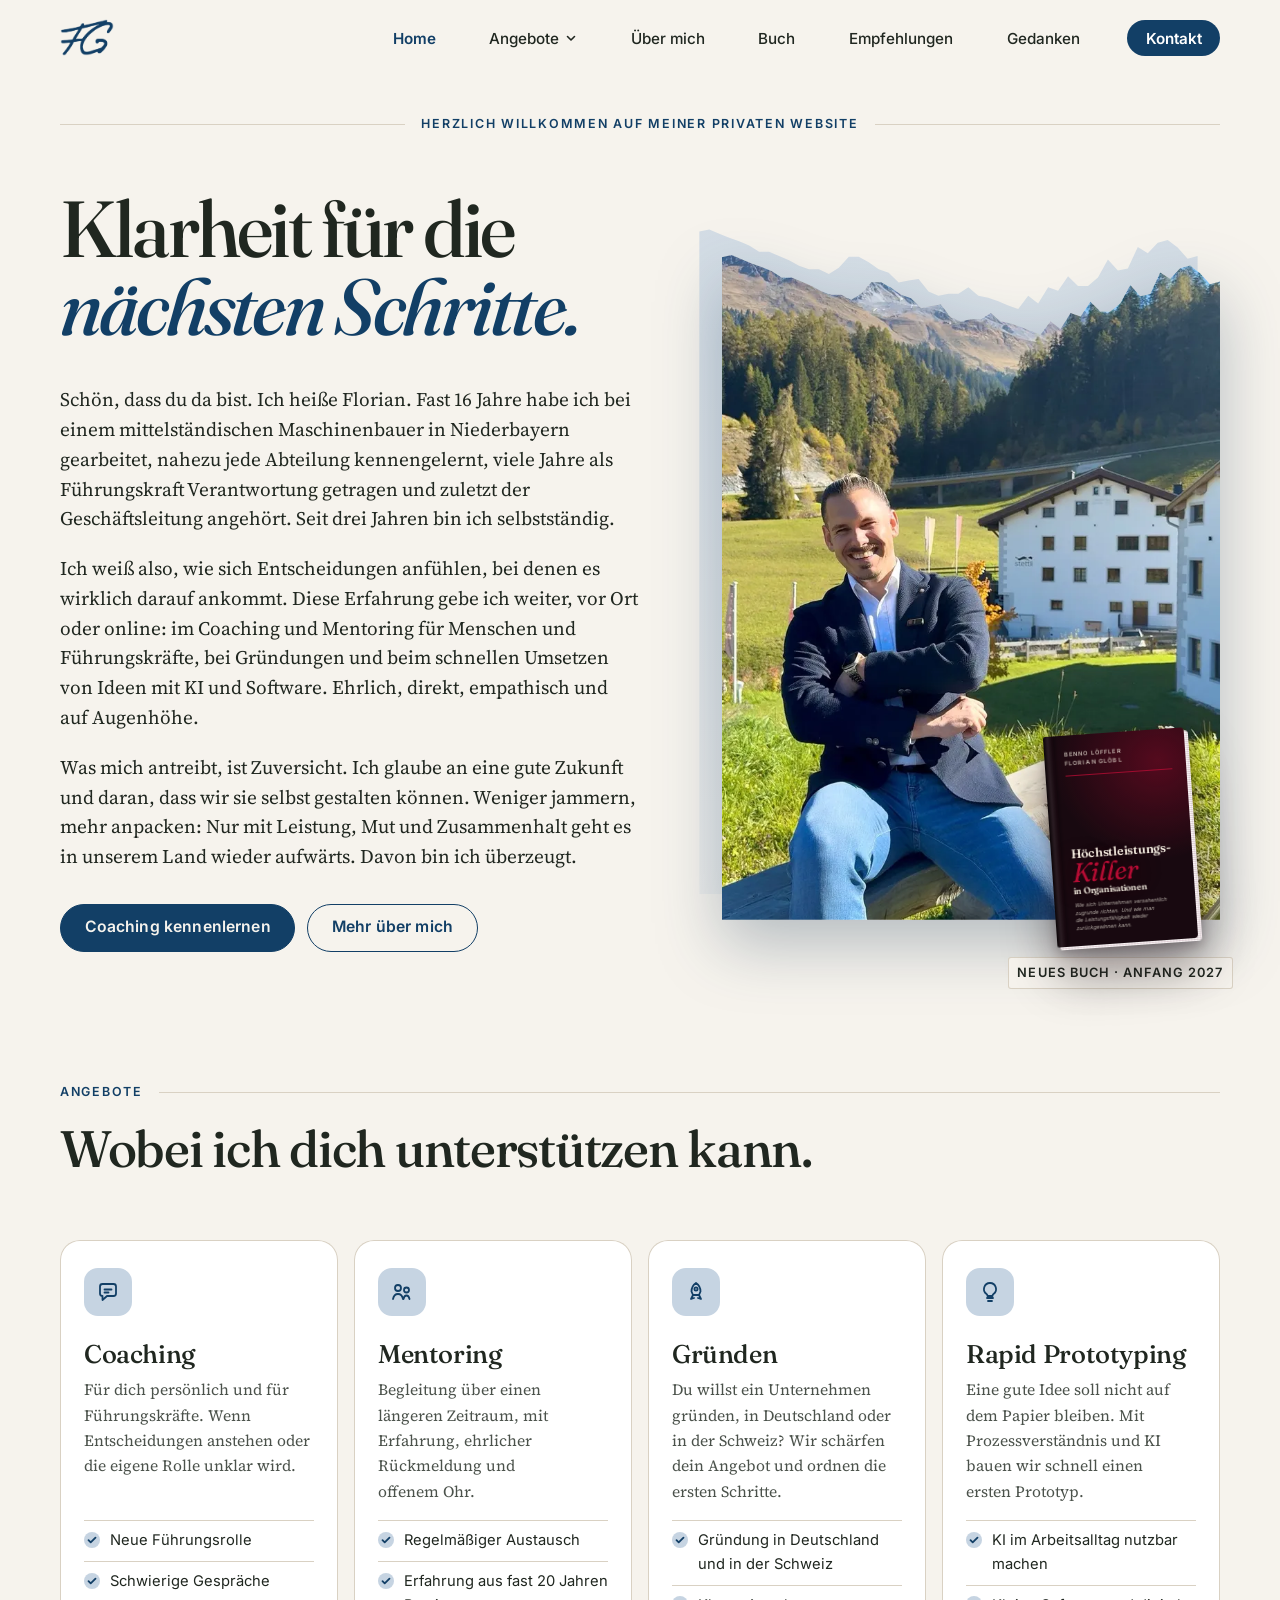
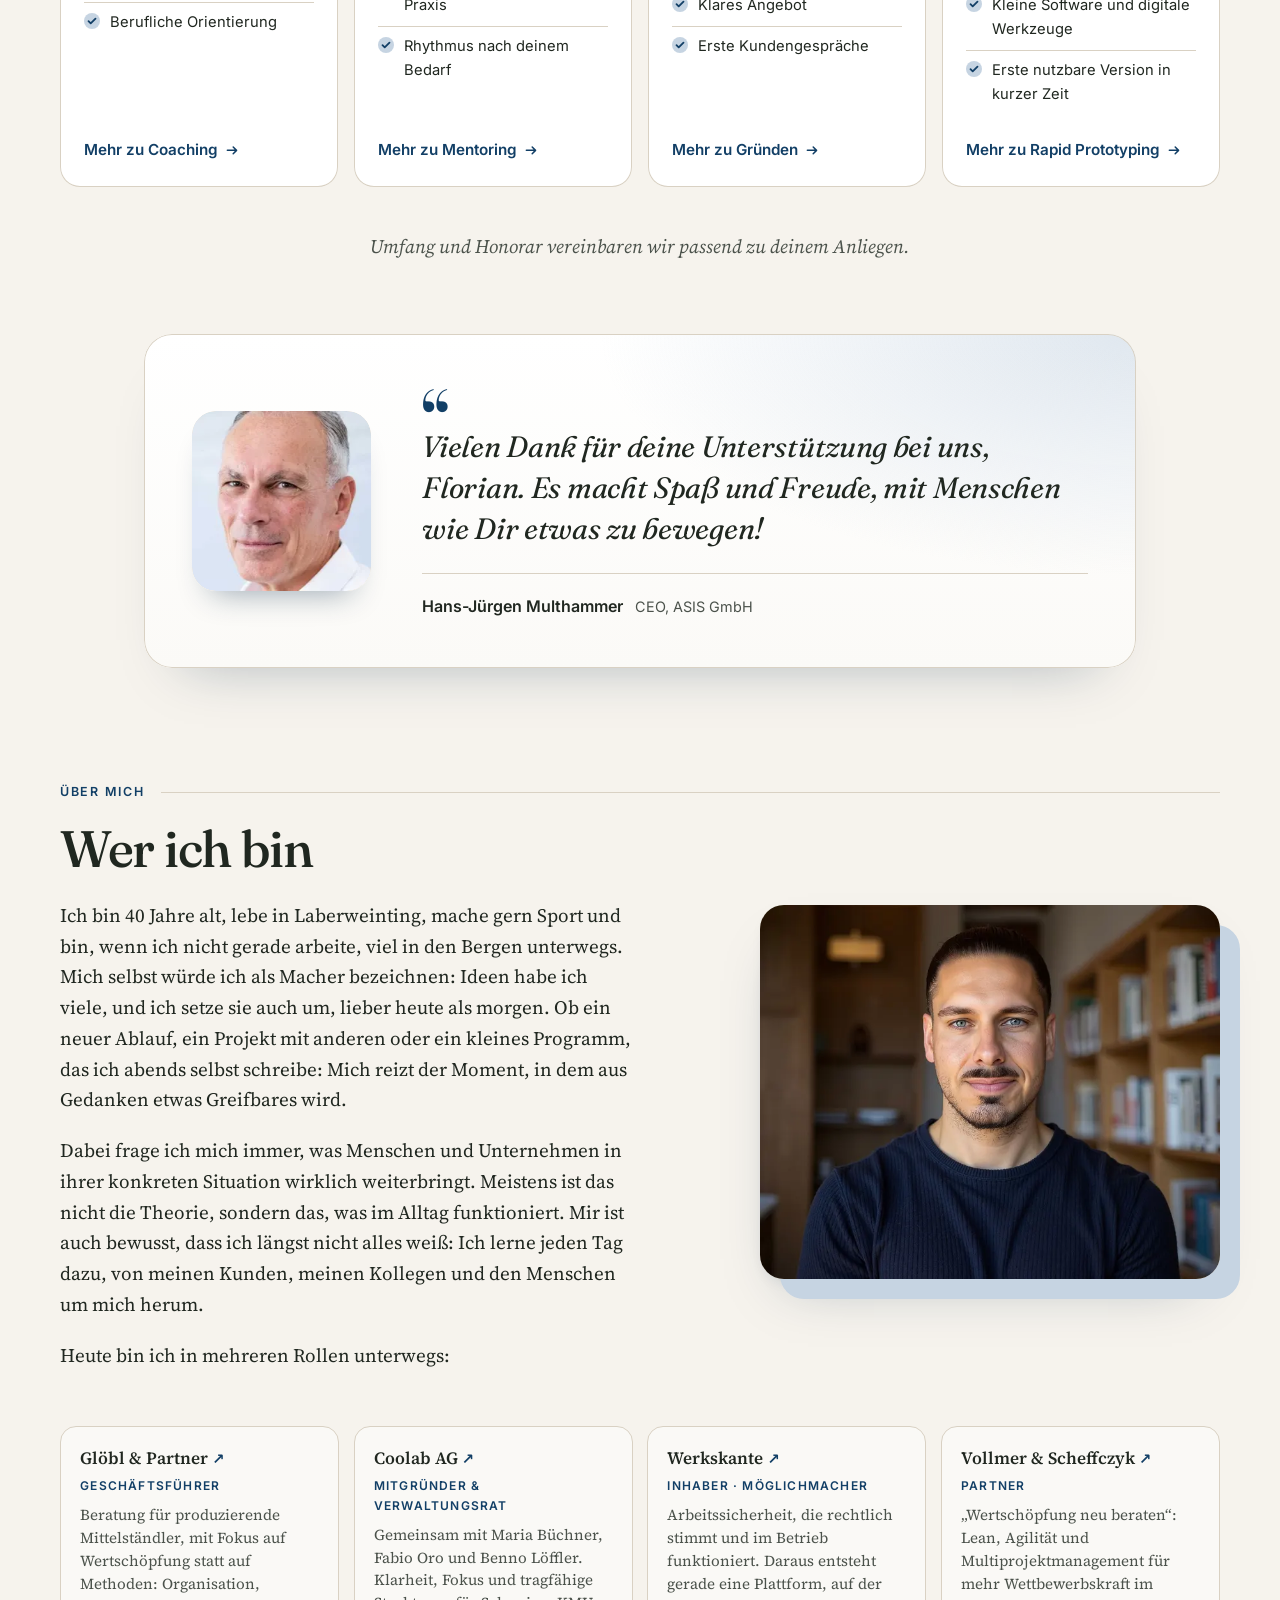
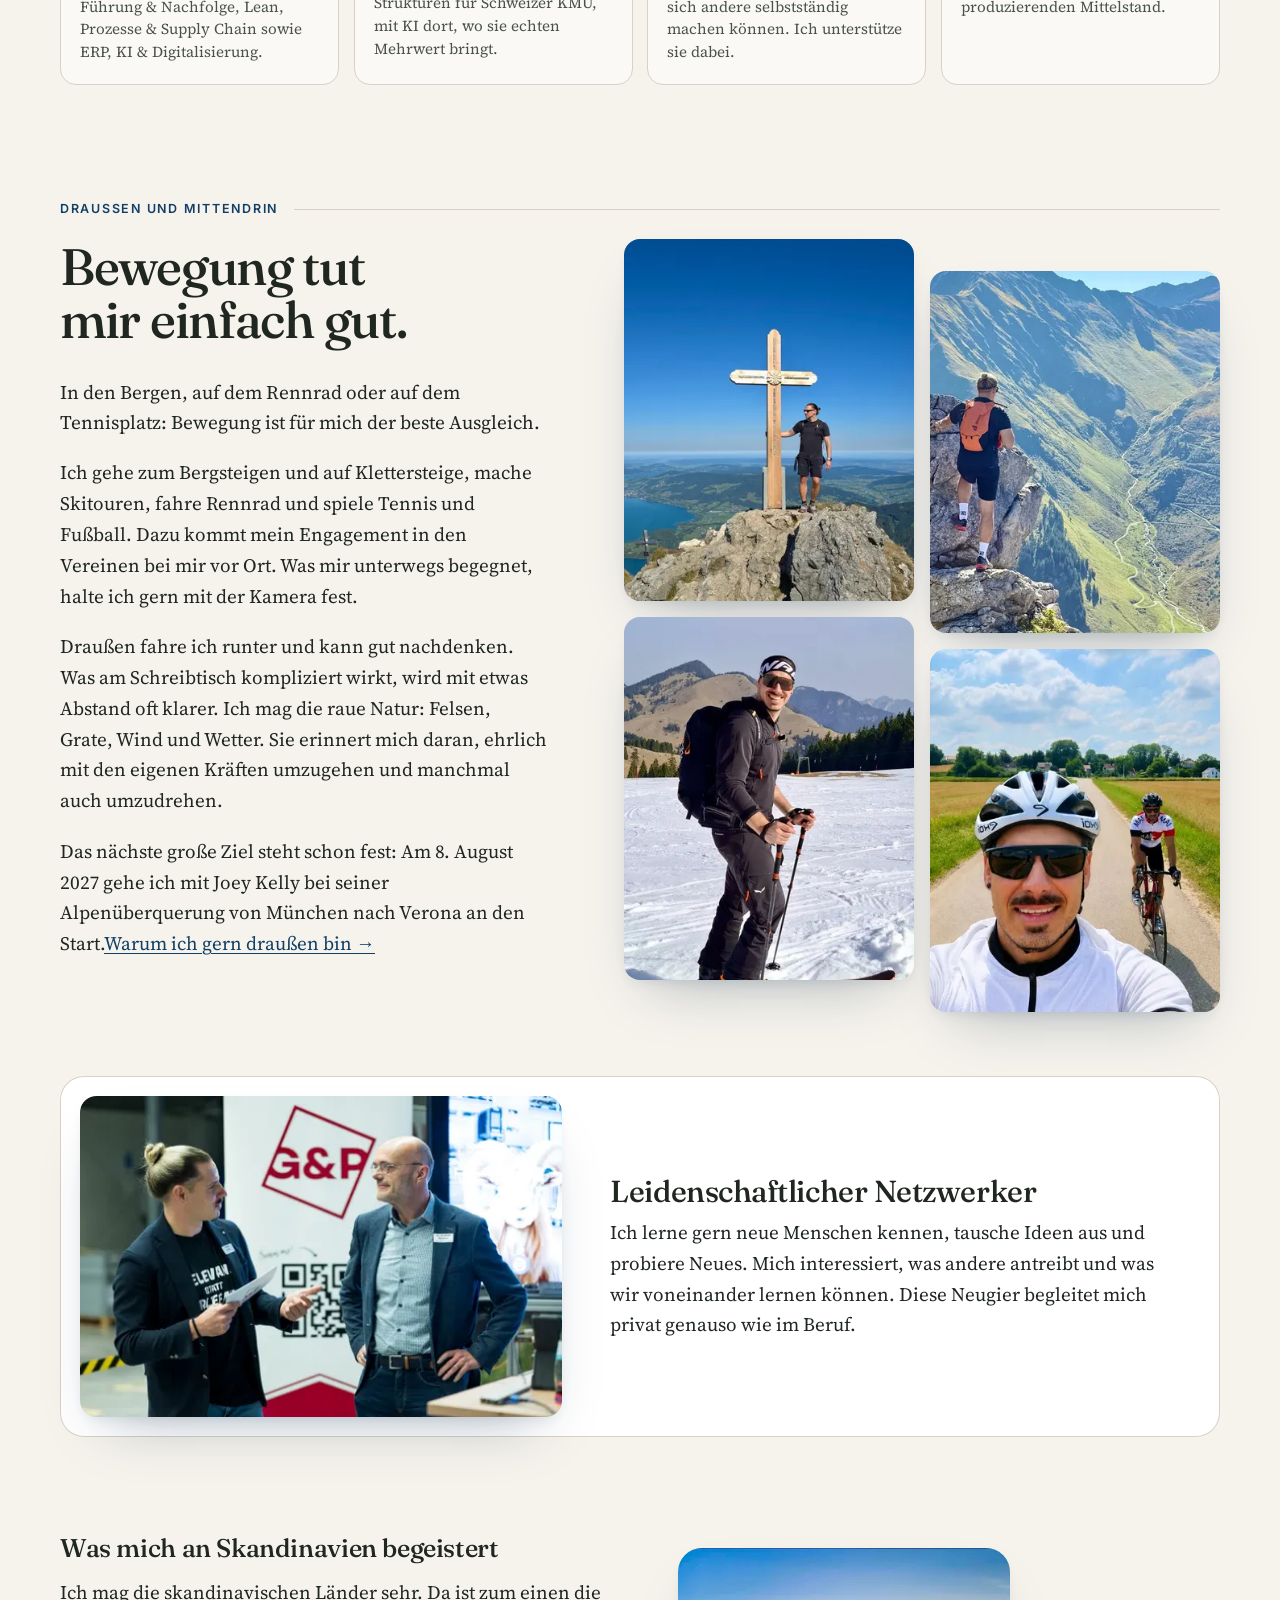
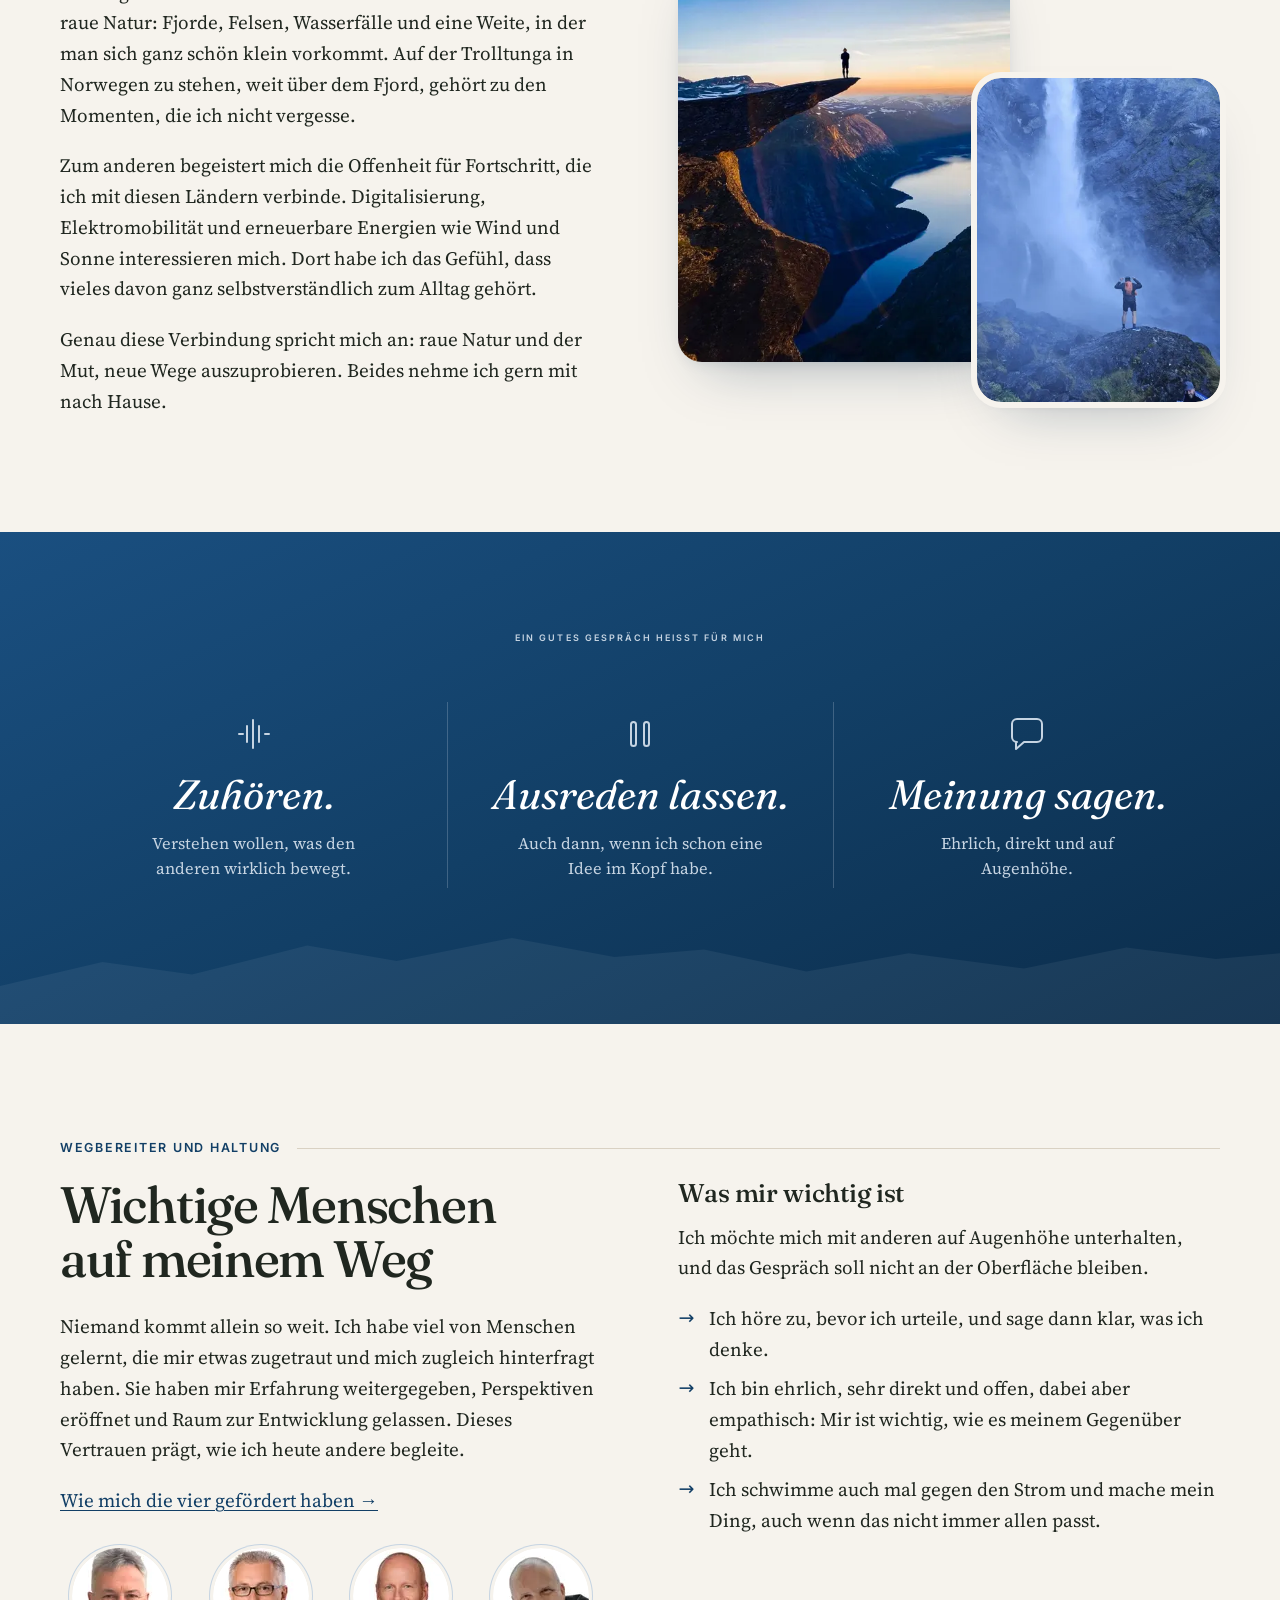
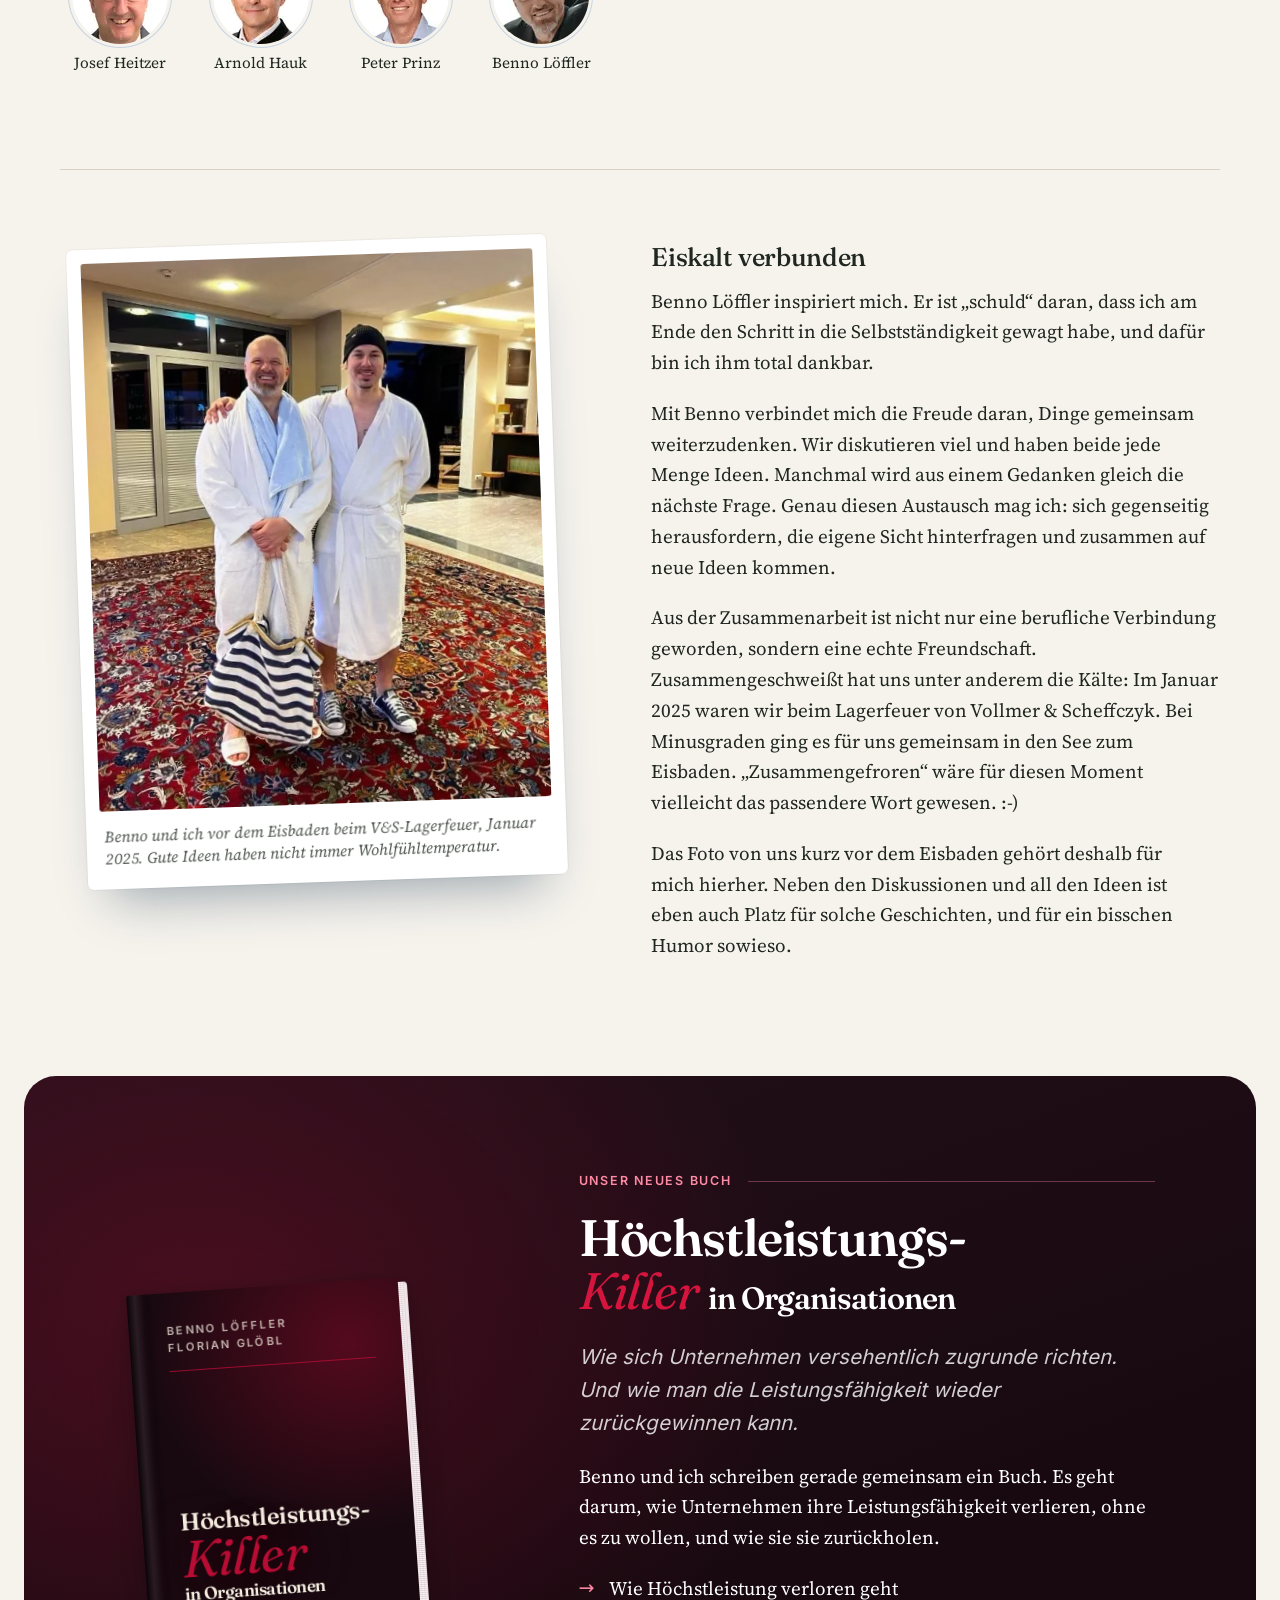
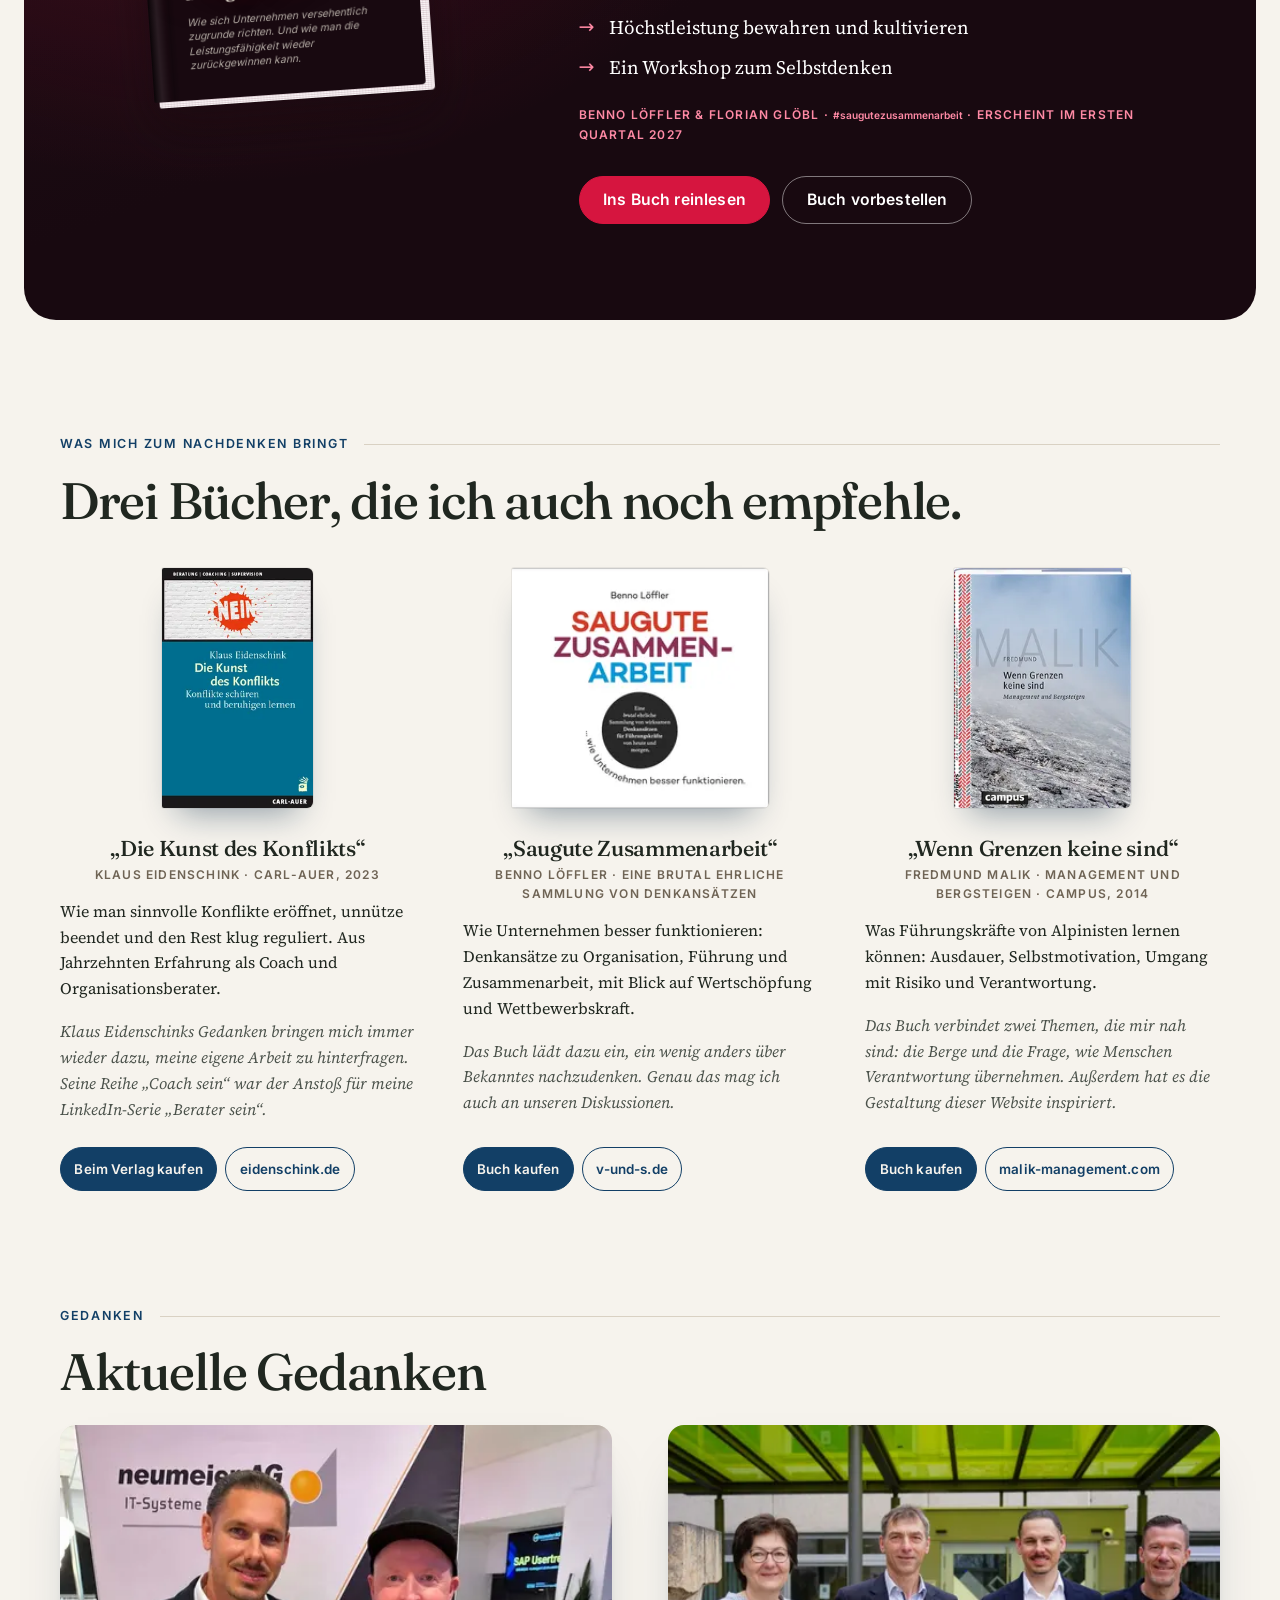
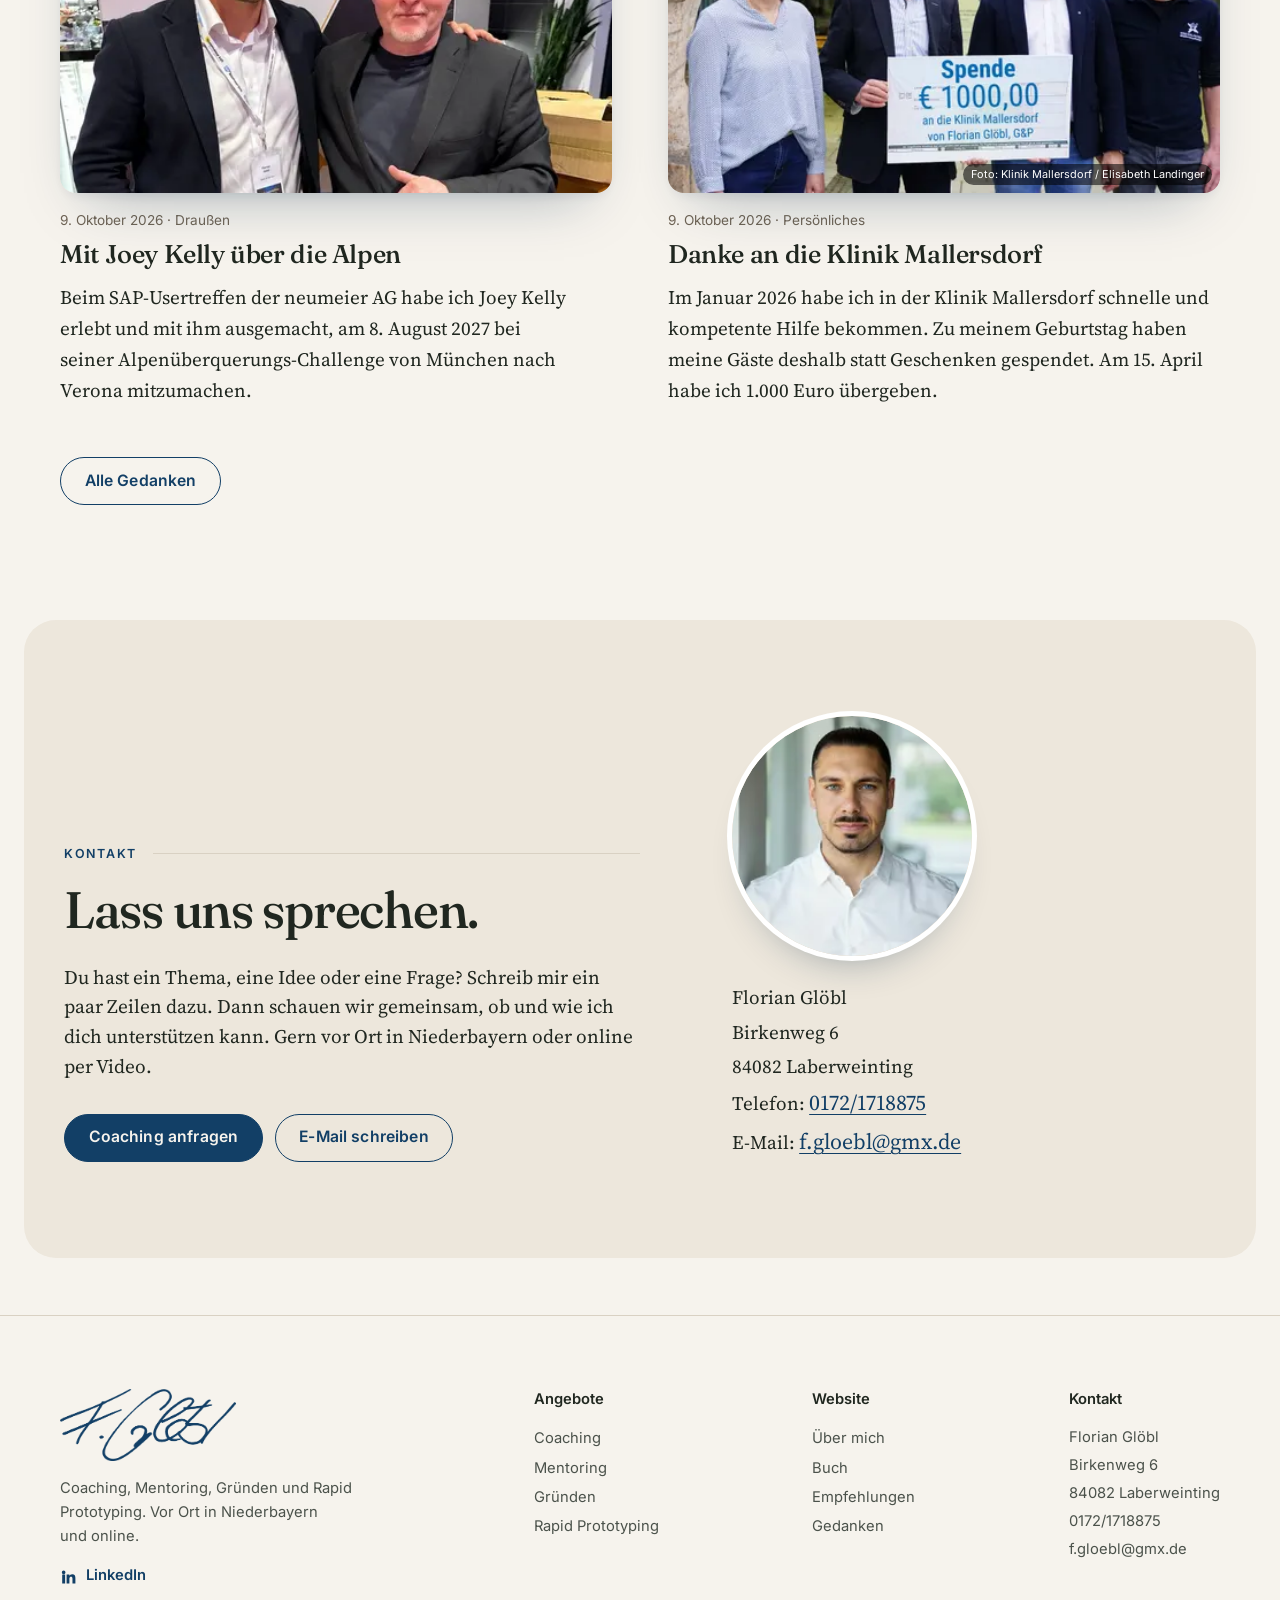
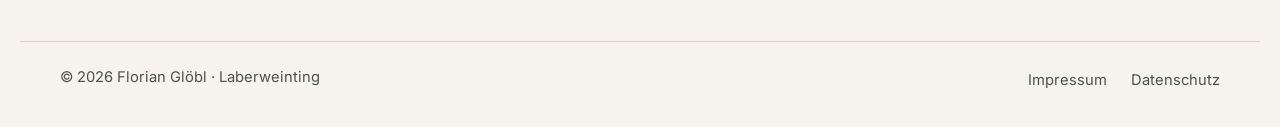
==== commit 274c1dd4: "Website-Build a58ceda" ====
--- a/index.html
+++ b/index.html
@@ -1 +1 @@
-<!DOCTYPE html><html lang="de"><head><meta charset="utf-8"><meta name="viewport" content="width=device-width, initial-scale=1"><title>Florian Glöbl · Coaching, Mentoring und Gründen in Niederbayern und online</title><meta name="description" content="Coaching und Führungskräftecoaching, Mentoring und Unterstützung beim Gründen, in Niederbayern und online. Florian Glöbl aus Laberweinting: fast 16 Jahre Erfahrung im Mittelstand, ehrlich, direkt und auf Augenhöhe."><link rel="canonical" href="https://floriangloebl.de/"><meta name="robots" content="index, follow"><meta name="theme-color" content="#f6f3ed"><link rel="icon" href="/favicon.svg" type="image/svg+xml"><link rel="sitemap" href="/sitemap-index.xml"><meta property="og:type" content="website"><meta property="og:locale" content="de_DE"><meta property="og:site_name" content="Florian Glöbl"><meta property="og:title" content="Florian Glöbl · Coaching, Mentoring und Gründen in Niederbayern und online"><meta property="og:description" content="Coaching und Führungskräftecoaching, Mentoring und Unterstützung beim Gründen, in Niederbayern und online. Florian Glöbl aus Laberweinting: fast 16 Jahre Erfahrung im Mittelstand, ehrlich, direkt und auf Augenhöhe."><meta property="og:url" content="https://floriangloebl.de/"><meta property="og:image" content="https://floriangloebl.de/og.jpg"><meta property="og:image:alt" content="Florian Glöbl · Coaching, Mentoring und Gründen in Niederbayern und online"><meta name="twitter:card" content="summary_large_image"><meta name="twitter:title" content="Florian Glöbl · Coaching, Mentoring und Gründen in Niederbayern und online"><meta name="twitter:description" content="Coaching und Führungskräftecoaching, Mentoring und Unterstützung beim Gründen, in Niederbayern und online. Florian Glöbl aus Laberweinting: fast 16 Jahre Erfahrung im Mittelstand, ehrlich, direkt und auf Augenhöhe."><meta name="twitter:image" content="https://floriangloebl.de/og.jpg"><meta name="author" content="Florian Glöbl"><script type="application/ld+json">{"@context":"https://schema.org","@graph":[{"@type":"WebSite","@id":"https://floriangloebl.de/#website","url":"https://floriangloebl.de/","name":"Florian Glöbl","inLanguage":"de-DE","publisher":{"@id":"https://floriangloebl.de/#person"}},{"@type":"Person","@id":"https://floriangloebl.de/#person","name":"Florian Glöbl","url":"https://floriangloebl.de/","image":"https://floriangloebl.de/og.jpg","jobTitle":"Coach, Mentor und Berater","description":"Coaching und Führungskräftecoaching, Mentoring und Unterstützung beim Gründen, in Niederbayern und online. Florian Glöbl aus Laberweinting: fast 16 Jahre Erfahrung im Mittelstand, ehrlich, direkt und auf Augenhöhe.","email":"mailto:f.gloebl@gmx.de","address":{"@type":"PostalAddress","addressLocality":"Laberweinting","postalCode":"84082","addressRegion":"Bayern","addressCountry":"DE"},"knowsAbout":["Coaching","Führungskräftecoaching","Mentoring","Gründungsberatung","Organisationsentwicklung","Lean Management","ERP","Supply Chain"],"worksFor":[{"@type":"Organization","name":"Glöbl & Partner","url":"https://www.g-u-p.de/"},{"@type":"Organization","name":"Coolab AG","url":"https://coolab.ch/"},{"@type":"Organization","name":"Werkskante","url":"https://www.werkskante.de/"}],"sameAs":["https://www.linkedin.com/in/florian-gl%C3%B6bl-825a6a19b/","https://www.g-u-p.de/team","https://hoechstleistungskiller.v-und-s.de/"]}]}</script><script>document.documentElement.classList.add('js');</script><link rel="stylesheet" href="/_astro/Base.BbpowD2D.css"></head><body><a class="skip-link" href="#inhalt">Zum Inhalt springen</a><header class="site-header"><div class="wrap"><a class="brand" href="/" aria-label="Florian Glöbl, zur Startseite"><span class="logo-fg" role="img" aria-label="Florian Glöbl"></span></a><button class="nav-toggle" type="button" aria-expanded="false" aria-controls="hauptmenue"><span class="bars" aria-hidden="true"></span> Menü</button><nav class="nav" id="hauptmenue" aria-label="Hauptmenü"><ul class="nav-list"><li><a href="/" aria-current="page">Home</a></li><li class="nav-drop"><button class="nav-drop__btn" type="button" aria-expanded="false" aria-controls="angebote-menue">Angebote<svg viewBox="0 0 12 12" aria-hidden="true"><path d="M2.5 4.5 6 8l3.5-3.5"></path></svg></button><div class="nav-drop__panel" id="angebote-menue"><ul><li><a href="/coaching/"><span class="nav-drop__icon"><svg viewBox="0 0 24 24" aria-hidden="true"><path d="M4 6.5A2.5 2.5 0 0 1 6.5 4h11A2.5 2.5 0 0 1 20 6.5v7a2.5 2.5 0 0 1-2.5 2.5H11l-4.5 4v-4h0A2.5 2.5 0 0 1 4 13.5z"/><path d="M8.5 9.5h7M8.5 12.5h4"/></svg></span><span><strong>Coaching</strong><small>Für dich und für Führungskräfte</small></span></a></li><li><a href="/mentoring/"><span class="nav-drop__icon"><svg viewBox="0 0 24 24" aria-hidden="true"><circle cx="8" cy="8" r="3"/><circle cx="16.5" cy="10" r="2.5"/><path d="M3 19c.6-3 2.6-5 5-5s4.4 2 5 5M13.5 19c.4-2 1.6-3.5 3-3.5s2.6 1.5 3 3.5"/></svg></span><span><strong>Mentoring</strong><small>Begleitung über längere Zeit</small></span></a></li><li><a href="/gruenden/"><span class="nav-drop__icon"><svg viewBox="0 0 24 24" aria-hidden="true"><path d="M12 3c3 2 4.5 5 4.5 8.5L15 15H9l-1.5-3.5C7.5 8 9 5 12 3z"/><circle cx="12" cy="9" r="1.6"/><path d="M9 15l-2 4 3-1M15 15l2 4-3-1"/></svg></span><span><strong>Gründen</strong><small>In Deutschland und der Schweiz</small></span></a></li><li><a href="/rapid-prototyping/"><span class="nav-drop__icon"><svg viewBox="0 0 24 24" aria-hidden="true"><path d="M9 18h6M10 21h4"/><path d="M12 3a6 6 0 0 0-3.5 10.9c.6.5 1 1.2 1 2.1h5c0-.9.4-1.6 1-2.1A6 6 0 0 0 12 3z"/></svg></span><span><strong>Rapid Prototyping</strong><small>Mit Prozessverständnis und KI</small></span></a></li></ul></div></li><li><a href="/#ueber-mich">Über mich</a></li><li><a href="/#buch">Buch</a></li><li><a href="/#nachdenken">Empfehlungen</a></li><li><a href="/gedanken/">Gedanken</a></li><li class="nav-cta-item"><a class="nav-cta" href="/#kontakt">Kontakt</a></li></ul></nav></div></header><main id="inhalt"><section class="hero" aria-labelledby="hallo"><div class="wrap"><p class="kicker hero-welcome">Herzlich willkommen auf meiner privaten Website</p><div><h1 id="hallo">Klarheit für die <em>nächsten Schritte.</em></h1><p class="lead">Schön, dass du da bist. Ich heiße Florian. Fast 16 Jahre habe ich bei einem mittelständischen Maschinenbauer in Niederbayern gearbeitet, nahezu jede Abteilung kennengelernt, viele Jahre als Führungskraft Verantwortung getragen und zuletzt der Geschäftsleitung angehört. Seit drei Jahren bin ich selbstständig.</p><p class="lead">Ich weiß also, wie sich Entscheidungen anfühlen, bei denen es wirklich darauf ankommt. Diese Erfahrung gebe ich weiter, vor Ort oder online: im Coaching und Mentoring für Menschen und Führungskräfte, bei Gründungen und beim schnellen Umsetzen von Ideen mit KI und Software. Ehrlich, direkt, empathisch und auf Augenhöhe.</p><p class="lead">Was mich antreibt, ist Zuversicht. Ich glaube an eine gute Zukunft und daran, dass wir sie selbst gestalten können. Weniger jammern, mehr anpacken: Nur mit Leistung, Mut und Zusammenhalt geht es in unserem Land wieder aufwärts. Davon bin ich überzeugt.</p><div class="actions"><a class="btn btn--primary" href="#coaching">Coaching kennenlernen</a><a class="btn btn--ghost" href="#ueber-mich">Mehr über mich</a></div></div><div class="hero__media"><figure class="photo"><picture><source srcset="/_astro/hero-berge.CXlVQoIy_2101aE.webp 480w, /_astro/hero-berge.CXlVQoIy_1P2aqX.webp 720w, /_astro/hero-berge.CXlVQoIy_Z1m7oJ5.webp 960w" type="image/webp" sizes="(max-width: 760px) 100vw, 46vw"><img src="/_astro/hero-berge.CXlVQoIy_ZzcgtO.jpg" srcset="/_astro/hero-berge.CXlVQoIy_20Nk8y.jpg 480w, /_astro/hero-berge.CXlVQoIy_1J5NmU.jpg 720w, /_astro/hero-berge.CXlVQoIy_Z1s3KN8.jpg 960w" alt="Florian Glöbl sitzt lachend auf einer Holzbank auf einer Bergwiese, dahinter ein weißes Haus, Nadelwald und Berggipfel." sizes="(max-width: 760px) 100vw, 46vw" loading="eager" fetchpriority="high" decoding="sync" style="object-position: 50% 40%" width="1206" height="1688"></picture></figure><a class="hero-book" href="https://hoechstleistungskiller.v-und-s.de/" rel="noopener" aria-label="Zur Website des Buchs Höchstleistungs-Killer"><div class="book" aria-hidden="true"><div class="book__cover"><p class="book__authors">Benno Löffler<br>Florian Glöbl</p><p class="book__title">Höchstleistungs-<em>Killer</em><span>in Organisationen</span></p><p class="book__sub">Wie sich Unternehmen versehentlich zugrunde richten. Und wie man die Leistungsfähigkeit wieder zurückgewinnen kann.</p></div></div><span class="hero-book__label">Neues Buch · Anfang 2027</span></a></div></div></section><section class="section" id="coaching" aria-labelledby="angebote"><div class="wrap"><p class="kicker">Angebote</p><div class="offers-intro" data-reveal><h2 id="angebote">Wobei ich dich unterstützen kann.</h2></div><div class="offer-cards offer-cards--v2"><article class="offer-card" data-reveal><span class="offer-icon"><svg viewBox="0 0 24 24" aria-hidden="true"><path d="M4 6.5A2.5 2.5 0 0 1 6.5 4h11A2.5 2.5 0 0 1 20 6.5v7a2.5 2.5 0 0 1-2.5 2.5H11l-4.5 4v-4h0A2.5 2.5 0 0 1 4 13.5z"/><path d="M8.5 9.5h7M8.5 12.5h4"/></svg></span><h3>Coaching</h3><p>Für dich persönlich und für Führungskräfte. Wenn Entscheidungen anstehen oder die eigene Rolle unklar wird.</p><ul><li>Neue Führungsrolle</li><li>Schwierige Gespräche</li><li>Berufliche Orientierung</li></ul><a class="offer-link" href="/coaching/">Mehr zu Coaching <svg viewBox="0 0 20 20" aria-hidden="true"><path d="M4 10h11m-4-4 4 4-4 4"></path></svg></a></article><article class="offer-card" data-reveal><span class="offer-icon"><svg viewBox="0 0 24 24" aria-hidden="true"><circle cx="8" cy="8" r="3"/><circle cx="16.5" cy="10" r="2.5"/><path d="M3 19c.6-3 2.6-5 5-5s4.4 2 5 5M13.5 19c.4-2 1.6-3.5 3-3.5s2.6 1.5 3 3.5"/></svg></span><h3>Mentoring</h3><p>Begleitung über einen längeren Zeitraum, mit Erfahrung, ehrlicher Rückmeldung und offenem Ohr.</p><ul><li>Regelmäßiger Austausch</li><li>Erfahrung aus fast 20 Jahren Praxis</li><li>Rhythmus nach deinem Bedarf</li></ul><a class="offer-link" href="/mentoring/">Mehr zu Mentoring <svg viewBox="0 0 20 20" aria-hidden="true"><path d="M4 10h11m-4-4 4 4-4 4"></path></svg></a></article><article class="offer-card" id="weitere-angebote" data-reveal><span class="offer-icon"><svg viewBox="0 0 24 24" aria-hidden="true"><path d="M12 3c3 2 4.5 5 4.5 8.5L15 15H9l-1.5-3.5C7.5 8 9 5 12 3z"/><circle cx="12" cy="9" r="1.6"/><path d="M9 15l-2 4 3-1M15 15l2 4-3-1"/></svg></span><h3>Gründen</h3><p>Du willst ein Unternehmen gründen, in Deutschland oder in der Schweiz? Wir schärfen dein Angebot und ordnen die ersten Schritte.</p><ul><li>Gründung in Deutschland und in der Schweiz</li><li>Klares Angebot</li><li>Erste Kundengespräche</li></ul><a class="offer-link" href="/gruenden/">Mehr zu Gründen <svg viewBox="0 0 20 20" aria-hidden="true"><path d="M4 10h11m-4-4 4 4-4 4"></path></svg></a></article><article class="offer-card" data-reveal><span class="offer-icon"><svg viewBox="0 0 24 24" aria-hidden="true"><path d="M9 18h6M10 21h4"/><path d="M12 3a6 6 0 0 0-3.5 10.9c.6.5 1 1.2 1 2.1h5c0-.9.4-1.6 1-2.1A6 6 0 0 0 12 3z"/></svg></span><h3>Rapid Prototyping</h3><p>Eine gute Idee soll nicht auf dem Papier bleiben. Mit Prozessverständnis und KI bauen wir schnell einen ersten Prototyp.</p><ul><li>KI im Arbeitsalltag nutzbar machen</li><li>Kleine Software und digitale Werkzeuge</li><li>Erste nutzbare Version in kurzer Zeit</li></ul><a class="offer-link" href="/rapid-prototyping/">Mehr zu Rapid Prototyping <svg viewBox="0 0 20 20" aria-hidden="true"><path d="M4 10h11m-4-4 4 4-4 4"></path></svg></a></article></div><p class="offers-note">Umfang und Honorar vereinbaren wir passend zu deinem Anliegen.</p><figure class="testimonial" data-reveal><figure class="photo testimonial__avatar"><picture><source srcset="/_astro/kunde-multhammer.BR6jZ4Md_Z1G5JLD.webp 160w, /_astro/kunde-multhammer.BR6jZ4Md_qW8ER.webp 240w, /_astro/kunde-multhammer.BR6jZ4Md_Zn9df3.webp 400w" type="image/webp" sizes="(max-width: 700px) 120px, 200px"><img src="/_astro/kunde-multhammer.BR6jZ4Md_Z26Rz8A.jpg" srcset="/_astro/kunde-multhammer.BR6jZ4Md_Pq56M.jpg 160w, /_astro/kunde-multhammer.BR6jZ4Md_Z26IafD.jpg 240w, /_astro/kunde-multhammer.BR6jZ4Md_29mBDn.jpg 400w" alt="Porträt von Hans-Jürgen Multhammer" sizes="(max-width: 700px) 120px, 200px" loading="lazy" fetchpriority="auto" decoding="async" style="object-position: 50% 40%" width="640" height="640"></picture></figure><div><span class="testimonial__mark" aria-hidden="true">“</span><blockquote><p>Vielen Dank für deine Unterstützung bei uns, Florian. Es macht Spaß und Freude, mit Menschen wie Dir etwas zu bewegen!</p></blockquote><figcaption><strong>Hans-Jürgen Multhammer</strong><span>CEO, ASIS GmbH</span></figcaption></div></figure></div></section><section class="section" id="ueber-mich" aria-labelledby="mein-weg"><div class="wrap"><p class="kicker">Über mich</p><h2 id="mein-weg" class="section-title">Wer ich bin</h2><div class="split"><div class="prose"><p>Ich bin 40 Jahre alt, lebe in Laberweinting, mache gern Sport und bin, wenn ich nicht gerade arbeite, viel in den Bergen unterwegs. Mich selbst würde ich als Macher bezeichnen: Ideen habe ich viele, und ich setze sie auch um, lieber heute als morgen. Ob ein neuer Ablauf, ein Projekt mit anderen oder ein kleines Programm, das ich abends selbst schreibe: Mich reizt der Moment, in dem aus Gedanken etwas Greifbares wird.</p><p>Dabei frage ich mich immer, was Menschen und Unternehmen in ihrer konkreten Situation wirklich weiterbringt. Meistens ist das nicht die Theorie, sondern das, was im Alltag funktioniert. Mir ist auch bewusst, dass ich längst nicht alles weiß: Ich lerne jeden Tag dazu, von meinen Kunden, meinen Kollegen und den Menschen um mich herum.</p><p>Heute bin ich in mehreren Rollen unterwegs:</p></div><figure class="photo"><picture><source srcset="/_astro/portrait.D3eM0Hh1_Z1LIGq0.webp 480w, /_astro/portrait.D3eM0Hh1_ZUmsIR.webp 720w, /_astro/portrait.D3eM0Hh1_WDJdz.webp 960w, /_astro/portrait.D3eM0Hh1_m93Ye.webp 1280w, /_astro/portrait.D3eM0Hh1_Z12oahD.webp 1600w" type="image/webp" sizes="(max-width: 760px) 100vw, 40vw"><img src="/_astro/portrait.D3eM0Hh1_Zn2MUf.jpg" srcset="/_astro/portrait.D3eM0Hh1_29Jnsc.jpg 480w, /_astro/portrait.D3eM0Hh1_Z245wEB.jpg 720w, /_astro/portrait.D3eM0Hh1_Zb4jHa.jpg 960w, /_astro/portrait.D3eM0Hh1_lWmW8.jpg 1280w, /_astro/portrait.D3eM0Hh1_Z12zQjJ.jpg 1600w" alt="Portrait von Florian Glöbl in dunklem Pullover vor einem Bücherregal." sizes="(max-width: 760px) 100vw, 40vw" loading="lazy" fetchpriority="auto" decoding="async" style="object-position: 45% 30%" width="2048" height="1664"></picture></figure></div><ul class="roles roles--wide"><li><a href="https://www.g-u-p.de/" rel="noopener">Glöbl &amp; Partner</a><em>Geschäftsführer</em><span>Beratung für produzierende Mittelständler, mit Fokus auf Wertschöpfung statt auf Methoden: Organisation, Führung &amp; Nachfolge, Lean, Prozesse &amp; Supply Chain sowie ERP, KI &amp; Digitalisierung.</span></li><li><a href="https://coolab.ch/" rel="noopener">Coolab AG</a><em>Mitgründer &amp; Verwaltungsrat</em><span>Gemeinsam mit Maria Büchner, Fabio Oro und Benno Löffler. Klarheit, Fokus und tragfähige Strukturen für Schweizer KMU, mit KI dort, wo sie echten Mehrwert bringt.</span></li><li><a href="https://www.werkskante.de/" rel="noopener">Werkskante</a><em>Inhaber · Möglichmacher</em><span>Arbeitssicherheit, die rechtlich stimmt und im Betrieb funktioniert. Daraus entsteht gerade eine Plattform, auf der sich andere selbstständig machen können. Ich unterstütze sie dabei.</span></li><li><a href="https://v-und-s.de/" rel="noopener">Vollmer &amp; Scheffczyk</a><em>Partner</em><span>„Wertschöpfung neu beraten“: Lean, Agilität und Multiprojektmanagement für mehr Wettbewerbskraft im produzierenden Mittelstand.</span></li></ul></div></section><section class="section" id="draussen" aria-labelledby="draussen-titel"><div class="wrap"><p class="kicker">Draußen und mittendrin</p><div class="move"><div class="move__text"><h2 id="draussen-titel">Bewegung tut mir einfach gut.</h2><p class="lead">In den Bergen, auf dem Rennrad oder auf dem Tennisplatz: Bewegung ist für mich der beste Ausgleich.</p><p>Ich gehe zum Bergsteigen und auf Klettersteige, mache Skitouren, fahre Rennrad und spiele Tennis und Fußball. Dazu kommt mein Engagement in den Vereinen bei mir vor Ort. Was mir unterwegs begegnet, halte ich gern mit der Kamera fest.</p><p>Draußen fahre ich runter und kann gut nachdenken. Was am Schreibtisch kompliziert wirkt, wird mit etwas Abstand oft klarer. Ich mag die raue Natur: Felsen, Grate, Wind und Wetter. Sie erinnert mich daran, ehrlich mit den eigenen Kräften umzugehen und manchmal auch umzudrehen.</p><p>Das nächste große Ziel steht schon fest: Am 8. August 2027 gehe ich mit Joey Kelly bei seiner Alpenüberquerung von München nach Verona an den Start.<a href="/gedanken/warum-ich-gern-draussen-bin/">Warum ich gern draußen bin →</a></p></div><div class="move__grid" data-reveal><figure class="photo"><picture><source srcset="/_astro/draussen-gipfelkreuz.JC9qDXus_BeGRC.webp 360w, /_astro/draussen-gipfelkreuz.JC9qDXus_Z2kPAOl.webp 560w, /_astro/draussen-gipfelkreuz.JC9qDXus_Z24bdOf.webp 720w" type="image/webp" sizes="(max-width: 760px) 50vw, 300px"><img src="/_astro/draussen-gipfelkreuz.JC9qDXus_ZQpcSt.jpg" srcset="/_astro/draussen-gipfelkreuz.JC9qDXus_Z2oPV9u.jpg 360w, /_astro/draussen-gipfelkreuz.JC9qDXus_ZgJ62w.jpg 560w, /_astro/draussen-gipfelkreuz.JC9qDXus_Z4I2q.jpg 720w" alt="Florian Glöbl steht neben einem hölzernen Gipfelkreuz auf einem Felsgipfel, darunter ein See und weites Hügelland." sizes="(max-width: 760px) 50vw, 300px" loading="lazy" fetchpriority="auto" decoding="async" style="object-position: 50% 45%" width="1280" height="1707"></picture></figure><figure class="photo"><picture><source srcset="/_astro/draussen-grat.BJ11eVS0_2igeU7.webp 360w, /_astro/draussen-grat.BJ11eVS0_SArKI.webp 560w, /_astro/draussen-grat.BJ11eVS0_KlAbu.webp 720w" type="image/webp" sizes="(max-width: 760px) 50vw, 300px"><img src="/_astro/draussen-grat.BJ11eVS0_ZQwWDo.jpg" srcset="/_astro/draussen-grat.BJ11eVS0_facQF.jpg 360w, /_astro/draussen-grat.BJ11eVS0_Z19uzhI.jpg 560w, /_astro/draussen-grat.BJ11eVS0_Z1MjHJ1.jpg 720w" alt="Ein Wanderer mit orangem Rucksack steht auf einem Felsen über einem tiefen grünen Bergtal." sizes="(max-width: 760px) 50vw, 300px" loading="lazy" fetchpriority="auto" decoding="async" style="object-position: 35% 40%" width="1280" height="2276"></picture></figure><figure class="photo"><picture><source srcset="/_astro/draussen-skitour.C2yjV9qk_1xgJuE.webp 360w, /_astro/draussen-skitour.C2yjV9qk_ZW9m73.webp 560w, /_astro/draussen-skitour.C2yjV9qk_2bn0KQ.webp 720w" type="image/webp" sizes="(max-width: 760px) 50vw, 300px"><img src="/_astro/draussen-skitour.C2yjV9qk_1rY7Wu.jpg" srcset="/_astro/draussen-skitour.C2yjV9qk_4qfOF.jpg 360w, /_astro/draussen-skitour.C2yjV9qk_Z2pYPM2.jpg 560w, /_astro/draussen-skitour.C2yjV9qk_Hww5R.jpg 720w" alt="Florian Glöbl auf Tourenski mit Rucksack, Stöcken und Sonnenbrille auf einer Schneefläche, im Hintergrund bewaldete Berge." sizes="(max-width: 760px) 50vw, 300px" loading="lazy" fetchpriority="auto" decoding="async" style="object-position: 50% 40%" width="1280" height="1707"></picture></figure><figure class="photo"><picture><source srcset="/_astro/draussen-rennrad.CbmsKKbm_Z22z6Te.webp 360w, /_astro/draussen-rennrad.CbmsKKbm_2hQFRH.webp 560w, /_astro/draussen-rennrad.CbmsKKbm_eAlrE.webp 720w" type="image/webp" sizes="(max-width: 760px) 50vw, 300px"><img src="/_astro/draussen-rennrad.CbmsKKbm_ZlqGKo.jpg" srcset="/_astro/draussen-rennrad.CbmsKKbm_cBzsX.jpg 360w, /_astro/draussen-rennrad.CbmsKKbm_Zx8Ky2.jpg 560w, /_astro/draussen-rennrad.CbmsKKbm_Z1ef8dk.jpg 720w" alt="Selfie von Florian Glöbl mit Radhelm und Sonnenbrille auf einer Landstraße, hinter ihm ein Rennradfahrer." sizes="(max-width: 760px) 50vw, 300px" loading="lazy" fetchpriority="auto" decoding="async" style="object-position: 50% 35%" width="863" height="1535"></picture></figure></div></div><div class="network" data-reveal><figure class="photo network__photo"><picture><source srcset="/_astro/netzwerk-apero.CJ-vXW0y_20SyC7.webp 480w, /_astro/netzwerk-apero.CJ-vXW0y_1Gjq7j.webp 720w, /_astro/netzwerk-apero.CJ-vXW0y_ZfXirN.webp 960w" type="image/webp" sizes="(max-width: 760px) 100vw, 480px"><img src="/_astro/netzwerk-apero.CJ-vXW0y_1OfMqp.jpg" srcset="/_astro/netzwerk-apero.CJ-vXW0y_ZwLJio.jpg 480w, /_astro/netzwerk-apero.CJ-vXW0y_ZQlRNc.jpg 720w, /_astro/netzwerk-apero.CJ-vXW0y_2gxwqC.jpg 960w" alt="Florian Glöbl im Gespräch mit Dr. Herbert Wollner beim Apéro von Glöbl &amp; Partner bei Staudinger, im Hintergrund ein G&amp;P-Banner." sizes="(max-width: 760px) 100vw, 480px" loading="lazy" fetchpriority="auto" decoding="async" style="object-position: 40% 40%" width="2400" height="1586"></picture></figure><div><h3>Leidenschaftlicher Netzwerker</h3><p>Ich lerne gern neue Menschen kennen, tausche Ideen aus und probiere Neues. Mich interessiert, was andere antreibt und was wir voneinander lernen können. Diese Neugier begleitet mich privat genauso wie im Beruf.</p></div></div><div class="north" id="skandinavien" data-reveal><div class="prose"><h3>Was mich an Skandinavien begeistert</h3><p>Ich mag die skandinavischen Länder sehr. Da ist zum einen die raue Natur: Fjorde, Felsen, Wasserfälle und eine Weite, in der man sich ganz schön klein vorkommt. Auf der Trolltunga in Norwegen zu stehen, weit über dem Fjord, gehört zu den Momenten, die ich nicht vergesse.</p><p>Zum anderen begeistert mich die Offenheit für Fortschritt, die ich mit diesen Ländern verbinde. Digitalisierung, Elektromobilität und erneuerbare Energien wie Wind und Sonne interessieren mich. Dort habe ich das Gefühl, dass vieles davon ganz selbstverständlich zum Alltag gehört.</p><p>Genau diese Verbindung spricht mich an: raue Natur und der Mut, neue Wege auszuprobieren. Beides nehme ich gern mit nach Hause.</p></div><div class="north__photos"><figure class="photo"><picture><source srcset="/_astro/fjord.CBNensmO_NrqcY.webp 480w, /_astro/fjord.CBNensmO_Zjl2yj.webp 720w, /_astro/fjord.CBNensmO_1sQiM1.webp 1000w" type="image/webp" sizes="(max-width: 860px) 58vw, 330px"><img src="/_astro/fjord.CBNensmO_1TLLKh.jpg" srcset="/_astro/fjord.CBNensmO_1hC0Qb.jpg 480w, /_astro/fjord.CBNensmO_9Ox4S.jpg 720w, /_astro/fjord.CBNensmO_Z1FvkbX.jpg 1000w" alt="Florian Glöbl steht auf der Trolltunga, einem weit über einen Fjord ragenden Felsvorsprung in Norwegen, im Abendlicht." sizes="(max-width: 860px) 58vw, 330px" loading="lazy" fetchpriority="auto" decoding="async" style="object-position: 50% 40%" width="1281" height="1598"></picture></figure><figure class="photo"><picture><source srcset="/_astro/norwegen-wasserfall.6pobNpJM_GH2dz.webp 360w, /_astro/norwegen-wasserfall.6pobNpJM_Z1scj3q.webp 560w" type="image/webp" sizes="(max-width: 860px) 42vw, 240px"><img src="/_astro/norwegen-wasserfall.6pobNpJM_X9GmB.jpg" srcset="/_astro/norwegen-wasserfall.6pobNpJM_Z1GjGmO.jpg 360w, /_astro/norwegen-wasserfall.6pobNpJM_1dX6a7.jpg 560w" alt="Ein Mann steht klein auf einem Felsen vor einem gewaltigen, tosenden Wasserfall im Sprühnebel." sizes="(max-width: 860px) 42vw, 240px" loading="lazy" fetchpriority="auto" decoding="async" style="object-position: 55% 60%" width="1280" height="1707"></picture></figure></div></div></div></section><section class="statement" aria-labelledby="gespraech-titel"><div class="wrap"><p class="dialog__kicker" id="gespraech-titel">Ein gutes Gespräch heißt für mich</p><ol class="dialog"><li data-reveal><svg viewBox="0 0 48 48" aria-hidden="true"><path d="M10 24h4M18 16v16M24 10v28M30 16v16M36 24h4"></path></svg><strong>Zuhören.</strong><span>Verstehen wollen, was den anderen wirklich bewegt.</span></li><li data-reveal><svg viewBox="0 0 48 48" aria-hidden="true"><rect x="15" y="12" width="5" height="24" rx="2.5"></rect><rect x="28" y="12" width="5" height="24" rx="2.5"></rect></svg><strong>Ausreden lassen.</strong><span>Auch dann, wenn ich schon eine Idee im Kopf habe.</span></li><li data-reveal><svg viewBox="0 0 48 48" aria-hidden="true"><path d="M9 14a5 5 0 0 1 5-5h20a5 5 0 0 1 5 5v13a5 5 0 0 1-5 5H21l-8 7v-7h1a5 5 0 0 1-5-5z"></path></svg><strong>Meinung sagen.</strong><span>Ehrlich, direkt und auf Augenhöhe.</span></li></ol></div></section><section class="section" id="wegbereiter" aria-labelledby="menschen"><div class="wrap"><p class="kicker">Wegbereiter und Haltung</p><div class="columns"><div class="prose"><h2 id="menschen">Wichtige Menschen auf meinem Weg</h2><p>Niemand kommt allein so weit. Ich habe viel von Menschen gelernt, die mir etwas zugetraut und mich zugleich hinterfragt haben. Sie haben mir Erfahrung weitergegeben, Perspektiven eröffnet und Raum zur Entwicklung gelassen. Dieses Vertrauen prägt, wie ich heute andere begleite.</p><p><a href="/gedanken/warum-mentoren-so-wichtig-sind/">Wie mich die vier gefördert haben →</a></p><ul class="mentors"><li><figure class="photo"><picture><source srcset="/_astro/mentor-heitzer.so4_6JDb_goYuS.webp 96w, /_astro/mentor-heitzer.so4_6JDb_VxJuv.webp 192w, /_astro/mentor-heitzer.so4_6JDb_1HE16x.webp 250w" type="image/webp" sizes="96px"><img src="/_astro/mentor-heitzer.so4_6JDb_Z1iubVY.jpg" srcset="/_astro/mentor-heitzer.so4_6JDb_gdisM.jpg 96w, /_astro/mentor-heitzer.so4_6JDb_Z24Asy1.jpg 192w, /_astro/mentor-heitzer.so4_6JDb_Z1iubVY.jpg 250w" alt="Porträt von Josef Heitzer" sizes="96px" loading="lazy" fetchpriority="auto" decoding="async" style="object-position: 50% 40%" width="250" height="250"></picture></figure><span>Josef Heitzer</span></li><li><figure class="photo"><picture><source srcset="/_astro/mentor-hauk.Bmpy31h3_1JylvS.webp 96w, /_astro/mentor-hauk.Bmpy31h3_cVdPj.webp 192w, /_astro/mentor-hauk.Bmpy31h3_zNxFE.webp 250w" type="image/webp" sizes="96px"><img src="/_astro/mentor-hauk.Bmpy31h3_JNyzk.jpg" srcset="/_astro/mentor-hauk.Bmpy31h3_Z1oNhs6.jpg 96w, /_astro/mentor-hauk.Bmpy31h3_mVeIY.jpg 192w, /_astro/mentor-hauk.Bmpy31h3_JNyzk.jpg 250w" alt="Porträt von Arnold Hauk" sizes="96px" loading="lazy" fetchpriority="auto" decoding="async" style="object-position: 50% 40%" width="250" height="250"></picture></figure><span>Arnold Hauk</span></li><li><figure class="photo"><picture><source srcset="/_astro/mentor-prinz.BGVAm1Uk_Z1CxKu7.webp 96w, /_astro/mentor-prinz.BGVAm1Uk_Joeui.webp 192w, /_astro/mentor-prinz.BGVAm1Uk_efr5e.webp 250w" type="image/webp" sizes="96px"><img src="/_astro/mentor-prinz.BGVAm1Uk_e3K38.jpg" srcset="/_astro/mentor-prinz.BGVAm1Uk_2iUjo5.jpg 96w, /_astro/mentor-prinz.BGVAm1Uk_Jcxsc.jpg 192w, /_astro/mentor-prinz.BGVAm1Uk_e3K38.jpg 250w" alt="Porträt von Peter Prinz" sizes="96px" loading="lazy" fetchpriority="auto" decoding="async" style="object-position: 50% 40%" width="250" height="250"></picture></figure><span>Peter Prinz</span></li><li><figure class="photo"><picture><source srcset="/_astro/mentor-loeffler.CosT5Ofs_1Y13nR.webp 96w, /_astro/mentor-loeffler.CosT5Ofs_ZhhHn3.webp 192w, /_astro/mentor-loeffler.CosT5Ofs_1lfyim.webp 250w" type="image/webp" sizes="96px"><img src="/_astro/mentor-loeffler.CosT5Ofs_WhBlb.jpg" srcset="/_astro/mentor-loeffler.CosT5Ofs_1S4GjO.jpg 96w, /_astro/mentor-loeffler.CosT5Ofs_Z2knJqu.jpg 192w, /_astro/mentor-loeffler.CosT5Ofs_ZGPsK5.jpg 250w" alt="Porträt von Benno Löffler" sizes="96px" loading="lazy" fetchpriority="auto" decoding="async" style="object-position: 50% 50%" width="540" height="540"></picture></figure><span>Benno Löffler</span></li></ul></div><div class="prose"><h3>Was mir wichtig ist</h3><p>Ich möchte mich mit anderen auf Augenhöhe unterhalten, und das Gespräch soll nicht an der Oberfläche bleiben.</p><ul class="arrows"><li>Ich höre zu, bevor ich urteile, und sage dann klar, was ich denke.</li><li>Ich bin ehrlich, sehr direkt und offen, dabei aber empathisch: Mir ist wichtig, wie es meinem Gegenüber geht.</li><li>Ich schwimme auch mal gegen den Strom und mache mein Ding, auch wenn das nicht immer allen passt.</li></ul></div></div><div class="benno split split--flip" data-reveal><figure class="photo"><picture><source srcset="/_astro/benno-eisbaden.B3icP31l_1SLsH8.webp 480w, /_astro/benno-eisbaden.B3icP31l_Z2cwqJy.webp 720w" type="image/webp" sizes="(max-width: 760px) 100vw, 520px"><img src="/_astro/benno-eisbaden.B3icP31l_Z8tuY9.jpg" srcset="/_astro/benno-eisbaden.B3icP31l_Z17mJlo.jpg 480w, /_astro/benno-eisbaden.B3icP31l_Z8tuY9.jpg 720w" alt="Benno Löffler (links) und ich (rechts, mit Mütze) stehen lachend Arm in Arm in weißen Bademänteln auf einem roten Teppich in einem Hotelfoyer." sizes="(max-width: 760px) 100vw, 520px" loading="lazy" fetchpriority="auto" decoding="async" style="object-position: 50% 50%" width="720" height="874"></picture><figcaption>Benno und ich vor dem Eisbaden beim V&amp;S-Lagerfeuer, Januar 2025. Gute Ideen haben nicht immer Wohlfühltemperatur.</figcaption></figure><div class="prose"><h3>Eiskalt verbunden</h3><p>Benno Löffler inspiriert mich. Er ist „schuld“ daran, dass ich am Ende den Schritt in die Selbstständigkeit gewagt habe, und dafür bin ich ihm total dankbar.</p><p>Mit Benno verbindet mich die Freude daran, Dinge gemeinsam weiterzudenken. Wir diskutieren viel und haben beide jede Menge Ideen. Manchmal wird aus einem Gedanken gleich die nächste Frage. Genau diesen Austausch mag ich: sich gegenseitig herausfordern, die eigene Sicht hinterfragen und zusammen auf neue Ideen kommen.</p><p>Aus der Zusammenarbeit ist nicht nur eine berufliche Verbindung geworden, sondern eine echte Freundschaft. Zusammengeschweißt hat uns unter anderem die Kälte: Im Januar 2025 waren wir beim Lagerfeuer von Vollmer &amp; Scheffczyk. Bei Minusgraden ging es für uns gemeinsam in den See zum Eisbaden. „Zusammengefroren“ wäre für diesen Moment vielleicht das passendere Wort gewesen. :-)</p><p>Das Foto von uns kurz vor dem Eisbaden gehört deshalb für mich hierher. Neben den Diskussionen und all den Ideen ist eben auch Platz für solche Geschichten, und für ein bisschen Humor sowieso.</p></div></div></div></section><section class="book-feature" id="buch" aria-labelledby="buch-titel"><div class="wrap"><div class="book-feature__visual" data-reveal><a href="https://hoechstleistungskiller.v-und-s.de/" rel="noopener" aria-label="Website zum Buch Höchstleistungs-Killer"><div class="book" aria-hidden="true"><div class="book__cover"><p class="book__authors">Benno Löffler<br>Florian Glöbl</p><p class="book__title">Höchstleistungs-<em>Killer</em><span>in Organisationen</span></p><p class="book__sub">Wie sich Unternehmen versehentlich zugrunde richten. Und wie man die Leistungsfähigkeit wieder zurückgewinnen kann.</p></div></div></a></div><div class="prose"><p class="kicker">Unser neues Buch</p><h2 id="buch-titel">Höchstleistungs-<em>Killer</em> <span>in Organisationen</span></h2><p class="subline">Wie sich Unternehmen versehentlich zugrunde richten. Und wie man die Leistungsfähigkeit wieder zurückgewinnen kann.</p><p>Benno und ich schreiben gerade gemeinsam ein Buch. Es geht darum, wie Unternehmen ihre Leistungsfähigkeit verlieren, ohne es zu wollen, und wie sie sie zurückholen.</p><ul class="arrows"><li>Wie Höchstleistung verloren geht</li><li>Höchstleistung bewahren und kultivieren</li><li>Ein Workshop zum Selbstdenken</li></ul><p class="book-meta">Benno Löffler &amp; Florian Glöbl · <span class="tag">#saugutezusammenarbeit</span> · Erscheint im ersten Quartal 2027</p><div class="actions"><a class="btn btn--primary" href="https://hoechstleistungskiller.v-und-s.de/" rel="noopener">Ins Buch reinlesen</a><a class="btn btn--ghost" href="mailto:tietz@v-und-s.de?subject=Vorbestellung%20H%C3%B6chstleistungskiller-Buch">Buch vorbestellen</a></div></div></div></section><section class="section" id="nachdenken" aria-labelledby="nachdenken-titel"><div class="wrap"><p class="kicker">Was mich zum Nachdenken bringt</p><h2 id="nachdenken-titel">Drei Bücher, die ich auch noch empfehle.</h2><div class="recs"><article class="rec" data-reveal><a class="rec-cover" href="https://www.carl-auer.de/die-kunst-des-konflikts" rel="noopener" aria-label="Die Kunst des Konflikts kaufen"><figure class="photo"><picture><source srcset="/_astro/cover-eidenschink.BbMLgf0-_Z26AUfL.webp 240w, /_astro/cover-eidenschink.BbMLgf0-_Z1PI4H9.webp 480w" type="image/webp" sizes="220px"><img src="/_astro/cover-eidenschink.BbMLgf0-_1RXaeC.jpg" srcset="/_astro/cover-eidenschink.BbMLgf0-_1uJISb.jpg 240w, /_astro/cover-eidenschink.BbMLgf0-_1KCzqN.jpg 480w" alt="Buchcover „Die Kunst des Konflikts“ von Klaus Eidenschink" sizes="220px" loading="lazy" fetchpriority="auto" decoding="async" style="object-position: 50% 50%" width="628" height="1000"></picture></figure></a><h3>„Die Kunst des Konflikts“</h3><p class="by">Klaus Eidenschink · Carl-Auer, 2023</p><p>Wie man sinnvolle Konflikte eröffnet, unnütze beendet und den Rest klug reguliert. Aus Jahrzehnten Erfahrung als Coach und Organisationsberater.</p><p class="why">Klaus Eidenschinks Gedanken bringen mich immer wieder dazu, meine eigene Arbeit zu hinterfragen. Seine Reihe „Coach sein“ war der Anstoß für meine LinkedIn-Serie „Berater sein“.</p><div class="actions"><a class="btn btn--primary" href="https://www.carl-auer.de/die-kunst-des-konflikts" rel="noopener">Beim Verlag kaufen</a><a class="btn btn--ghost" href="https://eidenschink.de/" rel="noopener">eidenschink.de</a></div></article><article class="rec" data-reveal><a class="rec-cover" href="https://www.amazon.de/SAUGUTE-ZUSAMMENARBEIT-Marktdruck-erzeugen-aushalten/dp/3000680160" rel="noopener" aria-label="Saugute Zusammenarbeit kaufen"><figure class="photo"><picture><source srcset="/_astro/cover-loeffler.Ckz7yyKv_Z1TbsnL.webp 240w, /_astro/cover-loeffler.Ckz7yyKv_Z1QC26n.webp 480w" type="image/webp" sizes="220px"><img src="/_astro/cover-loeffler.Ckz7yyKv_2hgBvh.jpg" srcset="/_astro/cover-loeffler.Ckz7yyKv_CkmuE.jpg 240w, /_astro/cover-loeffler.Ckz7yyKv_ESMM3.jpg 480w" alt="Buchcover „Saugute Zusammenarbeit“ von Benno Löffler" sizes="220px" loading="lazy" fetchpriority="auto" decoding="async" style="object-position: 50% 50%" width="1500" height="1397"></picture></figure></a><h3>„Saugute Zusammenarbeit“</h3><p class="by">Benno Löffler · Eine brutal ehrliche Sammlung von Denkansätzen</p><p>Wie Unternehmen besser funktionieren: Denkansätze zu Organisation, Führung und Zusammenarbeit, mit Blick auf Wertschöpfung und Wettbewerbskraft.</p><p class="why">Das Buch lädt dazu ein, ein wenig anders über Bekanntes nachzudenken. Genau das mag ich auch an unseren Diskussionen.</p><div class="actions"><a class="btn btn--primary" href="https://www.amazon.de/SAUGUTE-ZUSAMMENARBEIT-Marktdruck-erzeugen-aushalten/dp/3000680160" rel="noopener">Buch kaufen</a><a class="btn btn--ghost" href="https://v-und-s.de/team/" rel="noopener">v-und-s.de</a></div></article><article class="rec" data-reveal><a class="rec-cover" href="https://www.hugendubel.de/de/search?q=wenn%20grenzen%20keine%20sind%20malik" rel="noopener" aria-label="Wenn Grenzen keine sind kaufen"><figure class="photo"><picture><source srcset="/_astro/cover-malik.Bi9LC55N_Z1wlzx2.webp 240w, /_astro/cover-malik.Bi9LC55N_Vqypo.webp 480w" type="image/webp" sizes="220px"><img src="/_astro/cover-malik.Bi9LC55N_JKimD.jpg" srcset="/_astro/cover-malik.Bi9LC55N_Z1mlyDm.jpg 240w, /_astro/cover-malik.Bi9LC55N_16qzj4.jpg 480w" alt="Buchcover „Wenn Grenzen keine sind – Management und Bergsteigen“ von Fredmund Malik" sizes="220px" loading="lazy" fetchpriority="auto" decoding="async" style="object-position: 50% 50%" width="505" height="686"></picture></figure></a><h3>„Wenn Grenzen keine sind“</h3><p class="by">Fredmund Malik · Management und Bergsteigen · Campus, 2014</p><p>Was Führungskräfte von Alpinisten lernen können: Ausdauer, Selbstmotivation, Umgang mit Risiko und Verantwortung.</p><p class="why">Das Buch verbindet zwei Themen, die mir nah sind: die Berge und die Frage, wie Menschen Verantwortung übernehmen. Außerdem hat es die Gestaltung dieser Website inspiriert.</p><div class="actions"><a class="btn btn--primary" href="https://www.hugendubel.de/de/search?q=wenn%20grenzen%20keine%20sind%20malik" rel="noopener">Buch kaufen</a><a class="btn btn--ghost" href="https://www.malik-management.com/" rel="noopener">malik-management.com</a></div></article></div></div></section><section class="section" id="gedanken" aria-labelledby="gedanken-titel"><div class="wrap"><p class="kicker">Gedanken</p><h2 id="gedanken-titel">Aktuelle Gedanken</h2><div class="post-list post-list--two"><article class="post-card"><a href="/gedanken/mit-joey-kelly-ueber-die-alpen/" tabindex="-1" aria-hidden="true"><figure class="photo"><picture><source srcset="/_astro/joey-kelly.D3xwdCGz_Z1PI1PN.webp 480w, /_astro/joey-kelly.D3xwdCGz_Z1xdDQz.webp 720w, /_astro/joey-kelly.D3xwdCGz_11YEWv.webp 960w" type="image/webp" sizes="(max-width: 640px) 100vw, 480px"><img src="/_astro/joey-kelly.D3xwdCGz_ZzjQ3X.jpg" srcset="/_astro/joey-kelly.D3xwdCGz_Z1PTHRT.jpg 480w, /_astro/joey-kelly.D3xwdCGz_Z1xpkSF.jpg 720w, /_astro/joey-kelly.D3xwdCGz_V3iSs.jpg 960w" alt="Florian Glöbl und Joey Kelly stehen nebeneinander vor einem Banner der neumeier AG beim SAP-Usertreffen, Joey Kelly mit schwarzer Kappe zeigt den Daumen." sizes="(max-width: 640px) 100vw, 480px" loading="lazy" fetchpriority="auto" decoding="async" style="object-position: 50% 10%" width="1086" height="1448"></picture></figure></a><div><p class="post-meta"><time datetime="2026-10-09T18:00:00.000Z">9. Oktober 2026</time> · Draußen</p><h3><a href="/gedanken/mit-joey-kelly-ueber-die-alpen/">Mit Joey Kelly über die Alpen</a></h3><p>Beim SAP-Usertreffen der neumeier AG habe ich Joey Kelly erlebt und mit ihm ausgemacht, am 8. August 2027 bei seiner Alpenüberquerungs-Challenge von München nach Verona mitzumachen.</p></div></article><article class="post-card"><a href="/gedanken/danke-klinik-mallersdorf/" tabindex="-1" aria-hidden="true"><figure class="photo"><picture><source srcset="/_astro/klinik-spende.O6-dy_1E_haEb2.webp 480w, /_astro/klinik-spende.O6-dy_1E_Z1h9JC2.webp 720w, /_astro/klinik-spende.O6-dy_1E_11OE4M.webp 960w" type="image/webp" sizes="(max-width: 640px) 100vw, 480px"><img src="/_astro/klinik-spende.O6-dy_1E_XeIJD.jpg" srcset="/_astro/klinik-spende.O6-dy_1E_Z1KUmRp.jpg 480w, /_astro/klinik-spende.O6-dy_1E_1JVm8s.jpg 720w, /_astro/klinik-spende.O6-dy_1E_Z11gmXE.jpg 960w" alt="Spendenübergabe vor dem Eingang der Klinik Mallersdorf: Margit Hien, Bernhard Fürst, Florian Glöbl und Andreas Schneider (von links), Florian Glöbl und Bernhard Fürst halten ein Schild mit der Aufschrift „Spende € 1000,00 an die Klinik Mallersdorf von Florian Glöbl, G&amp;P“." sizes="(max-width: 640px) 100vw, 480px" loading="lazy" fetchpriority="auto" decoding="async" style="object-position: 50% 50%" width="2400" height="1600"></picture><figcaption>Foto: Klinik Mallersdorf / Elisabeth Landinger</figcaption></figure></a><div><p class="post-meta"><time datetime="2026-10-09T00:00:00.000Z">9. Oktober 2026</time> · Persönliches</p><h3><a href="/gedanken/danke-klinik-mallersdorf/">Danke an die Klinik Mallersdorf</a></h3><p>Im Januar 2026 habe ich in der Klinik Mallersdorf schnelle und kompetente Hilfe bekommen. Zu meinem Geburtstag haben meine Gäste deshalb statt Geschenken gespendet. Am 15. April habe ich 1.000 Euro übergeben.</p></div></article></div><p class="actions"><a class="btn btn--ghost" href="/gedanken/">Alle Gedanken</a></p></div></section><section class="contact" id="kontakt" aria-labelledby="kontakt-titel"><div class="wrap"><div class="prose"><p class="kicker">Kontakt</p><h2 id="kontakt-titel">Lass uns sprechen.</h2><p class="lead">Du hast ein Thema, eine Idee oder eine Frage? Schreib mir ein paar Zeilen dazu. Dann schauen wir gemeinsam, ob und wie ich dich unterstützen kann. Gern vor Ort in Niederbayern oder online per Video.</p><div class="actions"><a class="btn btn--primary" href="mailto:f.gloebl@gmx.de?subject=Anfrage%20Coaching">Coaching anfragen</a><a class="btn btn--ghost" href="mailto:f.gloebl@gmx.de">E-Mail schreiben</a></div></div><div class="contact__sign"><span class="signature" role="img" aria-label="Unterschrift Florian Glöbl"></span><address>Florian Glöbl<br>Birkenweg 6<br>84082 Laberweinting<br>Telefon: <a href="tel:+491721718875">0172/1718875</a><br>E-Mail: <a href="mailto:f.gloebl@gmx.de">f.gloebl@gmx.de</a></address></div></div></section></main><footer class="site-footer"><div class="wrap footer-grid"><div class="footer-brand"><a class="footer-sign" href="/" aria-label="Florian Glöbl, zur Startseite"><span class="signature" aria-hidden="true"></span></a><p>Coaching, Mentoring, Gründen und Rapid Prototyping. Vor Ort in Niederbayern und online.</p><a class="footer-linkedin" href="https://www.linkedin.com/in/florian-gl%C3%B6bl-825a6a19b/" rel="noopener"><svg viewBox="0 0 24 24" aria-hidden="true"><path d="M4.98 3.5a2.5 2.5 0 1 1 0 5 2.5 2.5 0 0 1 0-5zM3 9h4v12H3zM9 9h3.8v1.7h.05c.53-1 1.83-2.05 3.77-2.05C20.6 8.65 21 11.2 21 14.5V21h-4v-5.8c0-1.4-.03-3.2-1.95-3.2-1.95 0-2.25 1.5-2.25 3.1V21H9z"></path></svg>LinkedIn</a></div><nav aria-label="Angebote"><p class="footer-title">Angebote</p><ul><li><a href="/coaching/">Coaching</a></li><li><a href="/mentoring/">Mentoring</a></li><li><a href="/gruenden/">Gründen</a></li><li><a href="/rapid-prototyping/">Rapid Prototyping</a></li></ul></nav><nav aria-label="Website"><p class="footer-title">Website</p><ul><li><a href="/#ueber-mich">Über mich</a></li><li><a href="/#buch">Buch</a></li><li><a href="/#nachdenken">Empfehlungen</a></li><li><a href="/gedanken/">Gedanken</a></li></ul></nav><div><p class="footer-title">Kontakt</p><address>Florian Glöbl<br>Birkenweg 6<br>84082 Laberweinting<br><a href="tel:+491721718875">0172/1718875</a><br><a href="mailto:f.gloebl@gmx.de">f.gloebl@gmx.de</a></address></div></div><div class="wrap footer-bottom"><p>© 2026 Florian Glöbl · Laberweinting</p><ul><li><a href="/impressum/">Impressum</a></li><li><a href="/datenschutz/">Datenschutz</a></li></ul></div></footer><script type="module">var e=document.querySelector(`.site-header`),t=document.querySelector(`.nav-toggle`),n=document.getElementById(`hauptmenue`),r=e=>{t?.setAttribute(`aria-expanded`,String(e)),n?.classList.toggle(`is-open`,e)};t?.addEventListener(`click`,()=>r(t.getAttribute(`aria-expanded`)!==`true`)),n?.addEventListener(`click`,e=>{e.target.closest(`a`)&&r(!1)}),document.addEventListener(`keydown`,e=>{e.key===`Escape`&&t?.getAttribute(`aria-expanded`)===`true`&&(r(!1),t.focus())});var i=document.querySelector(`.nav-drop`),a=i?.querySelector(`.nav-drop__btn`),o=e=>{a?.setAttribute(`aria-expanded`,String(e)),i?.classList.toggle(`is-open`,e)},s=()=>matchMedia(`(hover: hover) and (min-width: 1181px)`).matches;a?.addEventListener(`click`,()=>o(s()?!0:a.getAttribute(`aria-expanded`)!==`true`)),i?.addEventListener(`mouseenter`,()=>{matchMedia(`(hover: hover) and (min-width: 1181px)`).matches&&o(!0)}),i?.addEventListener(`mouseleave`,()=>{matchMedia(`(hover: hover) and (min-width: 1181px)`).matches&&o(!1)}),document.addEventListener(`click`,e=>{i&&!i.contains(e.target)&&o(!1)}),i?.addEventListener(`keydown`,e=>{e.key===`Escape`&&(o(!1),a?.focus())}),i?.addEventListener(`focusout`,e=>{i.contains(e.relatedTarget)||o(!1)});var c=document.querySelectorAll(`[data-reveal]`);if(`IntersectionObserver`in window){let e=new IntersectionObserver(t=>{for(let n of t)n.isIntersecting&&(n.target.classList.add(`is-visible`),e.unobserve(n.target))},{rootMargin:`0px 0px -8% 0px`});c.forEach(t=>e.observe(t))}else c.forEach(e=>e.classList.add(`is-visible`));var l=()=>e?.classList.toggle(`is-scrolled`,window.scrollY>8);l(),window.addEventListener(`scroll`,l,{passive:!0});</script></body></html>+<!DOCTYPE html><html lang="de"><head><meta charset="utf-8"><meta name="viewport" content="width=device-width, initial-scale=1"><title>Florian Glöbl · Coaching, Mentoring und Gründen in Niederbayern und online</title><meta name="description" content="Coaching und Führungskräftecoaching, Mentoring und Unterstützung beim Gründen, in Niederbayern und online. Florian Glöbl aus Laberweinting: fast 16 Jahre Erfahrung im Mittelstand, ehrlich, direkt und auf Augenhöhe."><link rel="canonical" href="https://floriangloebl.de/"><meta name="robots" content="index, follow"><meta name="theme-color" content="#f6f3ed"><link rel="icon" href="/favicon.svg" type="image/svg+xml"><link rel="sitemap" href="/sitemap-index.xml"><meta property="og:type" content="website"><meta property="og:locale" content="de_DE"><meta property="og:site_name" content="Florian Glöbl"><meta property="og:title" content="Florian Glöbl · Coaching, Mentoring und Gründen in Niederbayern und online"><meta property="og:description" content="Coaching und Führungskräftecoaching, Mentoring und Unterstützung beim Gründen, in Niederbayern und online. Florian Glöbl aus Laberweinting: fast 16 Jahre Erfahrung im Mittelstand, ehrlich, direkt und auf Augenhöhe."><meta property="og:url" content="https://floriangloebl.de/"><meta property="og:image" content="https://floriangloebl.de/og.jpg"><meta property="og:image:alt" content="Florian Glöbl · Coaching, Mentoring und Gründen in Niederbayern und online"><meta name="twitter:card" content="summary_large_image"><meta name="twitter:title" content="Florian Glöbl · Coaching, Mentoring und Gründen in Niederbayern und online"><meta name="twitter:description" content="Coaching und Führungskräftecoaching, Mentoring und Unterstützung beim Gründen, in Niederbayern und online. Florian Glöbl aus Laberweinting: fast 16 Jahre Erfahrung im Mittelstand, ehrlich, direkt und auf Augenhöhe."><meta name="twitter:image" content="https://floriangloebl.de/og.jpg"><meta name="author" content="Florian Glöbl"><script type="application/ld+json">{"@context":"https://schema.org","@graph":[{"@type":"WebSite","@id":"https://floriangloebl.de/#website","url":"https://floriangloebl.de/","name":"Florian Glöbl","inLanguage":"de-DE","publisher":{"@id":"https://floriangloebl.de/#person"}},{"@type":"Person","@id":"https://floriangloebl.de/#person","name":"Florian Glöbl","url":"https://floriangloebl.de/","image":"https://floriangloebl.de/og.jpg","jobTitle":"Coach, Mentor und Berater","description":"Coaching und Führungskräftecoaching, Mentoring und Unterstützung beim Gründen, in Niederbayern und online. Florian Glöbl aus Laberweinting: fast 16 Jahre Erfahrung im Mittelstand, ehrlich, direkt und auf Augenhöhe.","email":"mailto:f.gloebl@gmx.de","address":{"@type":"PostalAddress","addressLocality":"Laberweinting","postalCode":"84082","addressRegion":"Bayern","addressCountry":"DE"},"knowsAbout":["Coaching","Führungskräftecoaching","Mentoring","Gründungsberatung","Organisationsentwicklung","Lean Management","ERP","Supply Chain"],"worksFor":[{"@type":"Organization","name":"Glöbl & Partner","url":"https://www.g-u-p.de/"},{"@type":"Organization","name":"Coolab AG","url":"https://coolab.ch/"},{"@type":"Organization","name":"Werkskante","url":"https://www.werkskante.de/"}],"sameAs":["https://www.linkedin.com/in/florian-gl%C3%B6bl-825a6a19b/","https://www.g-u-p.de/team","https://hoechstleistungskiller.v-und-s.de/"]}]}</script><script>document.documentElement.classList.add('js');</script><link rel="stylesheet" href="/_astro/Base.DSvirA4j.css"></head><body><a class="skip-link" href="#inhalt">Zum Inhalt springen</a><header class="site-header"><div class="wrap"><a class="brand" href="/" aria-label="Florian Glöbl, zur Startseite"><span class="logo-fg" role="img" aria-label="Florian Glöbl"></span></a><button class="nav-toggle" type="button" aria-expanded="false" aria-controls="hauptmenue"><span class="bars" aria-hidden="true"></span> Menü</button><nav class="nav" id="hauptmenue" aria-label="Hauptmenü"><ul class="nav-list"><li><a href="/" aria-current="page">Home</a></li><li class="nav-drop"><button class="nav-drop__btn" type="button" aria-expanded="false" aria-controls="angebote-menue">Angebote<svg viewBox="0 0 12 12" aria-hidden="true"><path d="M2.5 4.5 6 8l3.5-3.5"></path></svg></button><div class="nav-drop__panel" id="angebote-menue"><ul><li><a href="/coaching/"><span class="nav-drop__icon"><svg viewBox="0 0 24 24" aria-hidden="true"><path d="M4 6.5A2.5 2.5 0 0 1 6.5 4h11A2.5 2.5 0 0 1 20 6.5v7a2.5 2.5 0 0 1-2.5 2.5H11l-4.5 4v-4h0A2.5 2.5 0 0 1 4 13.5z"/><path d="M8.5 9.5h7M8.5 12.5h4"/></svg></span><span><strong>Coaching</strong><small>Für dich und für Führungskräfte</small></span></a></li><li><a href="/mentoring/"><span class="nav-drop__icon"><svg viewBox="0 0 24 24" aria-hidden="true"><circle cx="8" cy="8" r="3"/><circle cx="16.5" cy="10" r="2.5"/><path d="M3 19c.6-3 2.6-5 5-5s4.4 2 5 5M13.5 19c.4-2 1.6-3.5 3-3.5s2.6 1.5 3 3.5"/></svg></span><span><strong>Mentoring</strong><small>Begleitung über längere Zeit</small></span></a></li><li><a href="/gruenden/"><span class="nav-drop__icon"><svg viewBox="0 0 24 24" aria-hidden="true"><path d="M12 3c3 2 4.5 5 4.5 8.5L15 15H9l-1.5-3.5C7.5 8 9 5 12 3z"/><circle cx="12" cy="9" r="1.6"/><path d="M9 15l-2 4 3-1M15 15l2 4-3-1"/></svg></span><span><strong>Gründen</strong><small>In Deutschland und der Schweiz</small></span></a></li><li><a href="/rapid-prototyping/"><span class="nav-drop__icon"><svg viewBox="0 0 24 24" aria-hidden="true"><path d="M9 18h6M10 21h4"/><path d="M12 3a6 6 0 0 0-3.5 10.9c.6.5 1 1.2 1 2.1h5c0-.9.4-1.6 1-2.1A6 6 0 0 0 12 3z"/></svg></span><span><strong>Rapid Prototyping</strong><small>Mit Prozessverständnis und KI</small></span></a></li></ul></div></li><li><a href="/#ueber-mich">Über mich</a></li><li><a href="/#buch">Buch</a></li><li><a href="/#nachdenken">Empfehlungen</a></li><li><a href="/gedanken/">Gedanken</a></li><li class="nav-cta-item"><a class="nav-cta" href="/#kontakt">Kontakt</a></li></ul></nav></div></header><main id="inhalt"><section class="hero" aria-labelledby="hallo"><div class="wrap"><p class="kicker hero-welcome">Herzlich willkommen auf meiner privaten Website</p><div><h1 id="hallo">Klarheit für die <em>nächsten Schritte.</em></h1><p class="lead">Schön, dass du da bist. Ich heiße Florian. Fast 16 Jahre habe ich bei einem mittelständischen Maschinenbauer in Niederbayern gearbeitet, nahezu jede Abteilung kennengelernt, viele Jahre als Führungskraft Verantwortung getragen und zuletzt der Geschäftsleitung angehört. Seit drei Jahren bin ich selbstständig.</p><p class="lead">Ich weiß also, wie sich Entscheidungen anfühlen, bei denen es wirklich darauf ankommt. Diese Erfahrung gebe ich weiter, vor Ort oder online: im Coaching und Mentoring für Menschen und Führungskräfte, bei Gründungen und beim schnellen Umsetzen von Ideen mit KI und Software. Ehrlich, direkt, empathisch und auf Augenhöhe.</p><p class="lead">Was mich antreibt, ist Zuversicht. Ich glaube an eine gute Zukunft und daran, dass wir sie selbst gestalten können. Weniger jammern, mehr anpacken: Nur mit Leistung, Mut und Zusammenhalt geht es in unserem Land wieder aufwärts. Davon bin ich überzeugt.</p><div class="actions"><a class="btn btn--primary" href="#coaching">Coaching kennenlernen</a><a class="btn btn--ghost" href="#ueber-mich">Mehr über mich</a></div></div><div class="hero__media"><figure class="photo"><picture><source srcset="/_astro/hero-berge.CXlVQoIy_2101aE.webp 480w, /_astro/hero-berge.CXlVQoIy_1P2aqX.webp 720w, /_astro/hero-berge.CXlVQoIy_Z1m7oJ5.webp 960w" type="image/webp" sizes="(max-width: 760px) 100vw, 46vw"><img src="/_astro/hero-berge.CXlVQoIy_ZzcgtO.jpg" srcset="/_astro/hero-berge.CXlVQoIy_20Nk8y.jpg 480w, /_astro/hero-berge.CXlVQoIy_1J5NmU.jpg 720w, /_astro/hero-berge.CXlVQoIy_Z1s3KN8.jpg 960w" alt="Florian Glöbl sitzt lachend auf einer Holzbank auf einer Bergwiese, dahinter ein weißes Haus, Nadelwald und Berggipfel." sizes="(max-width: 760px) 100vw, 46vw" loading="eager" fetchpriority="high" decoding="sync" style="object-position: 50% 40%" width="1206" height="1688"></picture></figure><a class="hero-book" href="https://hoechstleistungskiller.v-und-s.de/" rel="noopener" aria-label="Zur Website des Buchs Höchstleistungs-Killer"><div class="book" aria-hidden="true"><div class="book__cover"><p class="book__authors">Benno Löffler<br>Florian Glöbl</p><p class="book__title">Höchstleistungs-<em>Killer</em><span>in Organisationen</span></p><p class="book__sub">Wie sich Unternehmen versehentlich zugrunde richten. Und wie man die Leistungsfähigkeit wieder zurückgewinnen kann.</p></div></div><span class="hero-book__label">Neues Buch · Anfang 2027</span></a></div></div></section><section class="section" id="coaching" aria-labelledby="angebote"><div class="wrap"><p class="kicker">Angebote</p><div class="offers-intro" data-reveal><h2 id="angebote">Wobei ich dich unterstützen kann.</h2></div><div class="offer-cards offer-cards--v2"><article class="offer-card" data-reveal><span class="offer-icon"><svg viewBox="0 0 24 24" aria-hidden="true"><path d="M4 6.5A2.5 2.5 0 0 1 6.5 4h11A2.5 2.5 0 0 1 20 6.5v7a2.5 2.5 0 0 1-2.5 2.5H11l-4.5 4v-4h0A2.5 2.5 0 0 1 4 13.5z"/><path d="M8.5 9.5h7M8.5 12.5h4"/></svg></span><h3>Coaching</h3><p>Für dich persönlich und für Führungskräfte. Wenn Entscheidungen anstehen oder die eigene Rolle unklar wird.</p><ul><li>Neue Führungsrolle</li><li>Schwierige Gespräche</li><li>Berufliche Orientierung</li></ul><a class="offer-link" href="/coaching/">Mehr zu Coaching <svg viewBox="0 0 20 20" aria-hidden="true"><path d="M4 10h11m-4-4 4 4-4 4"></path></svg></a></article><article class="offer-card" data-reveal><span class="offer-icon"><svg viewBox="0 0 24 24" aria-hidden="true"><circle cx="8" cy="8" r="3"/><circle cx="16.5" cy="10" r="2.5"/><path d="M3 19c.6-3 2.6-5 5-5s4.4 2 5 5M13.5 19c.4-2 1.6-3.5 3-3.5s2.6 1.5 3 3.5"/></svg></span><h3>Mentoring</h3><p>Begleitung über einen längeren Zeitraum, mit Erfahrung, ehrlicher Rückmeldung und offenem Ohr.</p><ul><li>Regelmäßiger Austausch</li><li>Erfahrung aus fast 20 Jahren Praxis</li><li>Rhythmus nach deinem Bedarf</li></ul><a class="offer-link" href="/mentoring/">Mehr zu Mentoring <svg viewBox="0 0 20 20" aria-hidden="true"><path d="M4 10h11m-4-4 4 4-4 4"></path></svg></a></article><article class="offer-card" id="weitere-angebote" data-reveal><span class="offer-icon"><svg viewBox="0 0 24 24" aria-hidden="true"><path d="M12 3c3 2 4.5 5 4.5 8.5L15 15H9l-1.5-3.5C7.5 8 9 5 12 3z"/><circle cx="12" cy="9" r="1.6"/><path d="M9 15l-2 4 3-1M15 15l2 4-3-1"/></svg></span><h3>Gründen</h3><p>Du willst ein Unternehmen gründen, in Deutschland oder in der Schweiz? Wir schärfen dein Angebot und ordnen die ersten Schritte.</p><ul><li>Gründung in Deutschland und in der Schweiz</li><li>Klares Angebot</li><li>Erste Kundengespräche</li></ul><a class="offer-link" href="/gruenden/">Mehr zu Gründen <svg viewBox="0 0 20 20" aria-hidden="true"><path d="M4 10h11m-4-4 4 4-4 4"></path></svg></a></article><article class="offer-card" data-reveal><span class="offer-icon"><svg viewBox="0 0 24 24" aria-hidden="true"><path d="M9 18h6M10 21h4"/><path d="M12 3a6 6 0 0 0-3.5 10.9c.6.5 1 1.2 1 2.1h5c0-.9.4-1.6 1-2.1A6 6 0 0 0 12 3z"/></svg></span><h3>Rapid Prototyping</h3><p>Eine gute Idee soll nicht auf dem Papier bleiben. Mit Prozessverständnis und KI bauen wir schnell einen ersten Prototyp.</p><ul><li>KI im Arbeitsalltag nutzbar machen</li><li>Kleine Software und digitale Werkzeuge</li><li>Erste nutzbare Version in kurzer Zeit</li></ul><a class="offer-link" href="/rapid-prototyping/">Mehr zu Rapid Prototyping <svg viewBox="0 0 20 20" aria-hidden="true"><path d="M4 10h11m-4-4 4 4-4 4"></path></svg></a></article></div><p class="offers-note">Umfang und Honorar vereinbaren wir passend zu deinem Anliegen.</p><figure class="testimonial" data-reveal><figure class="photo testimonial__avatar"><picture><source srcset="/_astro/kunde-multhammer.BR6jZ4Md_Z1G5JLD.webp 160w, /_astro/kunde-multhammer.BR6jZ4Md_qW8ER.webp 240w, /_astro/kunde-multhammer.BR6jZ4Md_Zn9df3.webp 400w" type="image/webp" sizes="(max-width: 700px) 120px, 200px"><img src="/_astro/kunde-multhammer.BR6jZ4Md_Z26Rz8A.jpg" srcset="/_astro/kunde-multhammer.BR6jZ4Md_Pq56M.jpg 160w, /_astro/kunde-multhammer.BR6jZ4Md_Z26IafD.jpg 240w, /_astro/kunde-multhammer.BR6jZ4Md_29mBDn.jpg 400w" alt="Porträt von Hans-Jürgen Multhammer" sizes="(max-width: 700px) 120px, 200px" loading="lazy" fetchpriority="auto" decoding="async" style="object-position: 50% 40%" width="640" height="640"></picture></figure><div><span class="testimonial__mark" aria-hidden="true">“</span><blockquote><p>Vielen Dank für deine Unterstützung bei uns, Florian. Es macht Spaß und Freude, mit Menschen wie Dir etwas zu bewegen!</p></blockquote><figcaption><strong>Hans-Jürgen Multhammer</strong><span>CEO, ASIS GmbH</span></figcaption></div></figure></div></section><section class="section" id="ueber-mich" aria-labelledby="mein-weg"><div class="wrap"><p class="kicker">Über mich</p><h2 id="mein-weg" class="section-title">Wer ich bin</h2><div class="split"><div class="prose"><p>Ich bin 40 Jahre alt, lebe in Laberweinting, mache gern Sport und bin, wenn ich nicht gerade arbeite, viel in den Bergen unterwegs. Mich selbst würde ich als Macher bezeichnen: Ideen habe ich viele, und ich setze sie auch um, lieber heute als morgen. Ob ein neuer Ablauf, ein Projekt mit anderen oder ein kleines Programm, das ich abends selbst schreibe: Mich reizt der Moment, in dem aus Gedanken etwas Greifbares wird.</p><p>Dabei frage ich mich immer, was Menschen und Unternehmen in ihrer konkreten Situation wirklich weiterbringt. Meistens ist das nicht die Theorie, sondern das, was im Alltag funktioniert. Mir ist auch bewusst, dass ich längst nicht alles weiß: Ich lerne jeden Tag dazu, von meinen Kunden, meinen Kollegen und den Menschen um mich herum.</p><p>Heute bin ich in mehreren Rollen unterwegs:</p></div><figure class="photo"><picture><source srcset="/_astro/portrait.D3eM0Hh1_Z1LIGq0.webp 480w, /_astro/portrait.D3eM0Hh1_ZUmsIR.webp 720w, /_astro/portrait.D3eM0Hh1_WDJdz.webp 960w, /_astro/portrait.D3eM0Hh1_m93Ye.webp 1280w, /_astro/portrait.D3eM0Hh1_Z12oahD.webp 1600w" type="image/webp" sizes="(max-width: 760px) 100vw, 40vw"><img src="/_astro/portrait.D3eM0Hh1_Zn2MUf.jpg" srcset="/_astro/portrait.D3eM0Hh1_29Jnsc.jpg 480w, /_astro/portrait.D3eM0Hh1_Z245wEB.jpg 720w, /_astro/portrait.D3eM0Hh1_Zb4jHa.jpg 960w, /_astro/portrait.D3eM0Hh1_lWmW8.jpg 1280w, /_astro/portrait.D3eM0Hh1_Z12zQjJ.jpg 1600w" alt="Portrait von Florian Glöbl in dunklem Pullover vor einem Bücherregal." sizes="(max-width: 760px) 100vw, 40vw" loading="lazy" fetchpriority="auto" decoding="async" style="object-position: 45% 30%" width="2048" height="1664"></picture></figure></div><ul class="roles roles--wide"><li><a href="https://www.g-u-p.de/" rel="noopener">Glöbl &amp; Partner</a><em>Geschäftsführer</em><span>Beratung für produzierende Mittelständler, mit Fokus auf Wertschöpfung statt auf Methoden: Organisation, Führung &amp; Nachfolge, Lean, Prozesse &amp; Supply Chain sowie ERP, KI &amp; Digitalisierung.</span></li><li><a href="https://coolab.ch/" rel="noopener">Coolab AG</a><em>Mitgründer &amp; Verwaltungsrat</em><span>Gemeinsam mit Maria Büchner, Fabio Oro und Benno Löffler. Klarheit, Fokus und tragfähige Strukturen für Schweizer KMU, mit KI dort, wo sie echten Mehrwert bringt.</span></li><li><a href="https://www.werkskante.de/" rel="noopener">Werkskante</a><em>Inhaber · Möglichmacher</em><span>Arbeitssicherheit, die rechtlich stimmt und im Betrieb funktioniert. Daraus entsteht gerade eine Plattform, auf der sich andere selbstständig machen können. Ich unterstütze sie dabei.</span></li><li><a href="https://v-und-s.de/" rel="noopener">Vollmer &amp; Scheffczyk</a><em>Partner</em><span>„Wertschöpfung neu beraten“: Lean, Agilität und Multiprojektmanagement für mehr Wettbewerbskraft im produzierenden Mittelstand.</span></li></ul></div></section><section class="section" id="draussen" aria-labelledby="draussen-titel"><div class="wrap"><p class="kicker">Draußen und mittendrin</p><div class="move"><div class="move__text"><h2 id="draussen-titel">Bewegung tut mir einfach gut.</h2><p class="lead">In den Bergen, auf dem Rennrad oder auf dem Tennisplatz: Bewegung ist für mich der beste Ausgleich.</p><p>Ich gehe zum Bergsteigen und auf Klettersteige, mache Skitouren, fahre Rennrad und spiele Tennis und Fußball. Dazu kommt mein Engagement in den Vereinen bei mir vor Ort. Was mir unterwegs begegnet, halte ich gern mit der Kamera fest.</p><p>Draußen fahre ich runter und kann gut nachdenken. Was am Schreibtisch kompliziert wirkt, wird mit etwas Abstand oft klarer. Ich mag die raue Natur: Felsen, Grate, Wind und Wetter. Sie erinnert mich daran, ehrlich mit den eigenen Kräften umzugehen und manchmal auch umzudrehen.</p><p>Das nächste große Ziel steht schon fest: Am 8. August 2027 gehe ich mit Joey Kelly bei seiner Alpenüberquerung von München nach Verona an den Start.<a href="/gedanken/warum-ich-gern-draussen-bin/">Warum ich gern draußen bin →</a></p></div><div class="move__grid" data-reveal><figure class="photo"><picture><source srcset="/_astro/draussen-gipfelkreuz.JC9qDXus_BeGRC.webp 360w, /_astro/draussen-gipfelkreuz.JC9qDXus_Z2kPAOl.webp 560w, /_astro/draussen-gipfelkreuz.JC9qDXus_Z24bdOf.webp 720w" type="image/webp" sizes="(max-width: 760px) 50vw, 300px"><img src="/_astro/draussen-gipfelkreuz.JC9qDXus_ZQpcSt.jpg" srcset="/_astro/draussen-gipfelkreuz.JC9qDXus_Z2oPV9u.jpg 360w, /_astro/draussen-gipfelkreuz.JC9qDXus_ZgJ62w.jpg 560w, /_astro/draussen-gipfelkreuz.JC9qDXus_Z4I2q.jpg 720w" alt="Florian Glöbl steht neben einem hölzernen Gipfelkreuz auf einem Felsgipfel, darunter ein See und weites Hügelland." sizes="(max-width: 760px) 50vw, 300px" loading="lazy" fetchpriority="auto" decoding="async" style="object-position: 50% 45%" width="1280" height="1707"></picture></figure><figure class="photo"><picture><source srcset="/_astro/draussen-grat.BJ11eVS0_2igeU7.webp 360w, /_astro/draussen-grat.BJ11eVS0_SArKI.webp 560w, /_astro/draussen-grat.BJ11eVS0_KlAbu.webp 720w" type="image/webp" sizes="(max-width: 760px) 50vw, 300px"><img src="/_astro/draussen-grat.BJ11eVS0_ZQwWDo.jpg" srcset="/_astro/draussen-grat.BJ11eVS0_facQF.jpg 360w, /_astro/draussen-grat.BJ11eVS0_Z19uzhI.jpg 560w, /_astro/draussen-grat.BJ11eVS0_Z1MjHJ1.jpg 720w" alt="Ein Wanderer mit orangem Rucksack steht auf einem Felsen über einem tiefen grünen Bergtal." sizes="(max-width: 760px) 50vw, 300px" loading="lazy" fetchpriority="auto" decoding="async" style="object-position: 35% 40%" width="1280" height="2276"></picture></figure><figure class="photo"><picture><source srcset="/_astro/draussen-skitour.C2yjV9qk_1xgJuE.webp 360w, /_astro/draussen-skitour.C2yjV9qk_ZW9m73.webp 560w, /_astro/draussen-skitour.C2yjV9qk_2bn0KQ.webp 720w" type="image/webp" sizes="(max-width: 760px) 50vw, 300px"><img src="/_astro/draussen-skitour.C2yjV9qk_1rY7Wu.jpg" srcset="/_astro/draussen-skitour.C2yjV9qk_4qfOF.jpg 360w, /_astro/draussen-skitour.C2yjV9qk_Z2pYPM2.jpg 560w, /_astro/draussen-skitour.C2yjV9qk_Hww5R.jpg 720w" alt="Florian Glöbl auf Tourenski mit Rucksack, Stöcken und Sonnenbrille auf einer Schneefläche, im Hintergrund bewaldete Berge." sizes="(max-width: 760px) 50vw, 300px" loading="lazy" fetchpriority="auto" decoding="async" style="object-position: 50% 40%" width="1280" height="1707"></picture></figure><figure class="photo"><picture><source srcset="/_astro/draussen-rennrad.CbmsKKbm_Z22z6Te.webp 360w, /_astro/draussen-rennrad.CbmsKKbm_2hQFRH.webp 560w, /_astro/draussen-rennrad.CbmsKKbm_eAlrE.webp 720w" type="image/webp" sizes="(max-width: 760px) 50vw, 300px"><img src="/_astro/draussen-rennrad.CbmsKKbm_ZlqGKo.jpg" srcset="/_astro/draussen-rennrad.CbmsKKbm_cBzsX.jpg 360w, /_astro/draussen-rennrad.CbmsKKbm_Zx8Ky2.jpg 560w, /_astro/draussen-rennrad.CbmsKKbm_Z1ef8dk.jpg 720w" alt="Selfie von Florian Glöbl mit Radhelm und Sonnenbrille auf einer Landstraße, hinter ihm ein Rennradfahrer." sizes="(max-width: 760px) 50vw, 300px" loading="lazy" fetchpriority="auto" decoding="async" style="object-position: 50% 35%" width="863" height="1535"></picture></figure></div></div><div class="network" data-reveal><figure class="photo network__photo"><picture><source srcset="/_astro/netzwerk-apero.CJ-vXW0y_20SyC7.webp 480w, /_astro/netzwerk-apero.CJ-vXW0y_1Gjq7j.webp 720w, /_astro/netzwerk-apero.CJ-vXW0y_ZfXirN.webp 960w" type="image/webp" sizes="(max-width: 760px) 100vw, 480px"><img src="/_astro/netzwerk-apero.CJ-vXW0y_1OfMqp.jpg" srcset="/_astro/netzwerk-apero.CJ-vXW0y_ZwLJio.jpg 480w, /_astro/netzwerk-apero.CJ-vXW0y_ZQlRNc.jpg 720w, /_astro/netzwerk-apero.CJ-vXW0y_2gxwqC.jpg 960w" alt="Florian Glöbl im Gespräch mit Dr. Herbert Wollner beim Apéro von Glöbl &amp; Partner bei Staudinger, im Hintergrund ein G&amp;P-Banner." sizes="(max-width: 760px) 100vw, 480px" loading="lazy" fetchpriority="auto" decoding="async" style="object-position: 40% 40%" width="2400" height="1586"></picture></figure><div><h3>Leidenschaftlicher Netzwerker</h3><p>Ich lerne gern neue Menschen kennen, tausche Ideen aus und probiere Neues. Mich interessiert, was andere antreibt und was wir voneinander lernen können. Diese Neugier begleitet mich privat genauso wie im Beruf.</p></div></div><div class="north" id="skandinavien" data-reveal><div class="prose"><h3>Was mich an Skandinavien begeistert</h3><p>Ich mag die skandinavischen Länder sehr. Da ist zum einen die raue Natur: Fjorde, Felsen, Wasserfälle und eine Weite, in der man sich ganz schön klein vorkommt. Auf der Trolltunga in Norwegen zu stehen, weit über dem Fjord, gehört zu den Momenten, die ich nicht vergesse.</p><p>Zum anderen begeistert mich die Offenheit für Fortschritt, die ich mit diesen Ländern verbinde. Digitalisierung, Elektromobilität und erneuerbare Energien wie Wind und Sonne interessieren mich. Dort habe ich das Gefühl, dass vieles davon ganz selbstverständlich zum Alltag gehört.</p><p>Genau diese Verbindung spricht mich an: raue Natur und der Mut, neue Wege auszuprobieren. Beides nehme ich gern mit nach Hause.</p></div><div class="north__photos"><figure class="photo"><picture><source srcset="/_astro/fjord.CBNensmO_NrqcY.webp 480w, /_astro/fjord.CBNensmO_Zjl2yj.webp 720w, /_astro/fjord.CBNensmO_1sQiM1.webp 1000w" type="image/webp" sizes="(max-width: 860px) 58vw, 330px"><img src="/_astro/fjord.CBNensmO_1TLLKh.jpg" srcset="/_astro/fjord.CBNensmO_1hC0Qb.jpg 480w, /_astro/fjord.CBNensmO_9Ox4S.jpg 720w, /_astro/fjord.CBNensmO_Z1FvkbX.jpg 1000w" alt="Florian Glöbl steht auf der Trolltunga, einem weit über einen Fjord ragenden Felsvorsprung in Norwegen, im Abendlicht." sizes="(max-width: 860px) 58vw, 330px" loading="lazy" fetchpriority="auto" decoding="async" style="object-position: 50% 40%" width="1281" height="1598"></picture></figure><figure class="photo"><picture><source srcset="/_astro/norwegen-wasserfall.6pobNpJM_GH2dz.webp 360w, /_astro/norwegen-wasserfall.6pobNpJM_Z1scj3q.webp 560w" type="image/webp" sizes="(max-width: 860px) 42vw, 240px"><img src="/_astro/norwegen-wasserfall.6pobNpJM_X9GmB.jpg" srcset="/_astro/norwegen-wasserfall.6pobNpJM_Z1GjGmO.jpg 360w, /_astro/norwegen-wasserfall.6pobNpJM_1dX6a7.jpg 560w" alt="Ein Mann steht klein auf einem Felsen vor einem gewaltigen, tosenden Wasserfall im Sprühnebel." sizes="(max-width: 860px) 42vw, 240px" loading="lazy" fetchpriority="auto" decoding="async" style="object-position: 55% 60%" width="1280" height="1707"></picture></figure></div></div></div></section><section class="statement" aria-labelledby="gespraech-titel"><div class="wrap"><p class="dialog__kicker" id="gespraech-titel">Ein gutes Gespräch heißt für mich</p><ol class="dialog"><li data-reveal><svg viewBox="0 0 48 48" aria-hidden="true"><path d="M10 24h4M18 16v16M24 10v28M30 16v16M36 24h4"></path></svg><strong>Zuhören.</strong><span>Verstehen wollen, was den anderen wirklich bewegt.</span></li><li data-reveal><svg viewBox="0 0 48 48" aria-hidden="true"><rect x="15" y="12" width="5" height="24" rx="2.5"></rect><rect x="28" y="12" width="5" height="24" rx="2.5"></rect></svg><strong>Ausreden lassen.</strong><span>Auch dann, wenn ich schon eine Idee im Kopf habe.</span></li><li data-reveal><svg viewBox="0 0 48 48" aria-hidden="true"><path d="M9 14a5 5 0 0 1 5-5h20a5 5 0 0 1 5 5v13a5 5 0 0 1-5 5H21l-8 7v-7h1a5 5 0 0 1-5-5z"></path></svg><strong>Meinung sagen.</strong><span>Ehrlich, direkt und auf Augenhöhe.</span></li></ol></div></section><section class="section" id="wegbereiter" aria-labelledby="menschen"><div class="wrap"><p class="kicker">Wegbereiter und Haltung</p><div class="columns"><div class="prose"><h2 id="menschen">Wichtige Menschen auf meinem Weg</h2><p>Niemand kommt allein so weit. Ich habe viel von Menschen gelernt, die mir etwas zugetraut und mich zugleich hinterfragt haben. Sie haben mir Erfahrung weitergegeben, Perspektiven eröffnet und Raum zur Entwicklung gelassen. Dieses Vertrauen prägt, wie ich heute andere begleite.</p><p><a href="/gedanken/warum-mentoren-so-wichtig-sind/">Wie mich die vier gefördert haben →</a></p><ul class="mentors"><li><figure class="photo"><picture><source srcset="/_astro/mentor-heitzer.so4_6JDb_goYuS.webp 96w, /_astro/mentor-heitzer.so4_6JDb_VxJuv.webp 192w, /_astro/mentor-heitzer.so4_6JDb_1HE16x.webp 250w" type="image/webp" sizes="96px"><img src="/_astro/mentor-heitzer.so4_6JDb_Z1iubVY.jpg" srcset="/_astro/mentor-heitzer.so4_6JDb_gdisM.jpg 96w, /_astro/mentor-heitzer.so4_6JDb_Z24Asy1.jpg 192w, /_astro/mentor-heitzer.so4_6JDb_Z1iubVY.jpg 250w" alt="Porträt von Josef Heitzer" sizes="96px" loading="lazy" fetchpriority="auto" decoding="async" style="object-position: 50% 40%" width="250" height="250"></picture></figure><span>Josef Heitzer</span></li><li><figure class="photo"><picture><source srcset="/_astro/mentor-hauk.Bmpy31h3_1JylvS.webp 96w, /_astro/mentor-hauk.Bmpy31h3_cVdPj.webp 192w, /_astro/mentor-hauk.Bmpy31h3_zNxFE.webp 250w" type="image/webp" sizes="96px"><img src="/_astro/mentor-hauk.Bmpy31h3_JNyzk.jpg" srcset="/_astro/mentor-hauk.Bmpy31h3_Z1oNhs6.jpg 96w, /_astro/mentor-hauk.Bmpy31h3_mVeIY.jpg 192w, /_astro/mentor-hauk.Bmpy31h3_JNyzk.jpg 250w" alt="Porträt von Arnold Hauk" sizes="96px" loading="lazy" fetchpriority="auto" decoding="async" style="object-position: 50% 40%" width="250" height="250"></picture></figure><span>Arnold Hauk</span></li><li><figure class="photo"><picture><source srcset="/_astro/mentor-prinz.BGVAm1Uk_Z1CxKu7.webp 96w, /_astro/mentor-prinz.BGVAm1Uk_Joeui.webp 192w, /_astro/mentor-prinz.BGVAm1Uk_efr5e.webp 250w" type="image/webp" sizes="96px"><img src="/_astro/mentor-prinz.BGVAm1Uk_e3K38.jpg" srcset="/_astro/mentor-prinz.BGVAm1Uk_2iUjo5.jpg 96w, /_astro/mentor-prinz.BGVAm1Uk_Jcxsc.jpg 192w, /_astro/mentor-prinz.BGVAm1Uk_e3K38.jpg 250w" alt="Porträt von Peter Prinz" sizes="96px" loading="lazy" fetchpriority="auto" decoding="async" style="object-position: 50% 40%" width="250" height="250"></picture></figure><span>Peter Prinz</span></li><li><figure class="photo"><picture><source srcset="/_astro/mentor-loeffler.CosT5Ofs_1Y13nR.webp 96w, /_astro/mentor-loeffler.CosT5Ofs_ZhhHn3.webp 192w, /_astro/mentor-loeffler.CosT5Ofs_1lfyim.webp 250w" type="image/webp" sizes="96px"><img src="/_astro/mentor-loeffler.CosT5Ofs_WhBlb.jpg" srcset="/_astro/mentor-loeffler.CosT5Ofs_1S4GjO.jpg 96w, /_astro/mentor-loeffler.CosT5Ofs_Z2knJqu.jpg 192w, /_astro/mentor-loeffler.CosT5Ofs_ZGPsK5.jpg 250w" alt="Porträt von Benno Löffler" sizes="96px" loading="lazy" fetchpriority="auto" decoding="async" style="object-position: 50% 50%" width="540" height="540"></picture></figure><span>Benno Löffler</span></li></ul></div><div class="prose"><h3>Was mir wichtig ist</h3><p>Ich möchte mich mit anderen auf Augenhöhe unterhalten, und das Gespräch soll nicht an der Oberfläche bleiben.</p><ul class="arrows"><li>Ich höre zu, bevor ich urteile, und sage dann klar, was ich denke.</li><li>Ich bin ehrlich, sehr direkt und offen, dabei aber empathisch: Mir ist wichtig, wie es meinem Gegenüber geht.</li><li>Ich schwimme auch mal gegen den Strom und mache mein Ding, auch wenn das nicht immer allen passt.</li></ul></div></div><div class="benno split split--flip" data-reveal><figure class="photo"><picture><source srcset="/_astro/benno-eisbaden.B3icP31l_1SLsH8.webp 480w, /_astro/benno-eisbaden.B3icP31l_Z2cwqJy.webp 720w" type="image/webp" sizes="(max-width: 760px) 100vw, 520px"><img src="/_astro/benno-eisbaden.B3icP31l_Z8tuY9.jpg" srcset="/_astro/benno-eisbaden.B3icP31l_Z17mJlo.jpg 480w, /_astro/benno-eisbaden.B3icP31l_Z8tuY9.jpg 720w" alt="Benno Löffler (links) und ich (rechts, mit Mütze) stehen lachend Arm in Arm in weißen Bademänteln auf einem roten Teppich in einem Hotelfoyer." sizes="(max-width: 760px) 100vw, 520px" loading="lazy" fetchpriority="auto" decoding="async" style="object-position: 50% 50%" width="720" height="874"></picture><figcaption>Benno und ich vor dem Eisbaden beim V&amp;S-Lagerfeuer, Januar 2025. Gute Ideen haben nicht immer Wohlfühltemperatur.</figcaption></figure><div class="prose"><h3>Eiskalt verbunden</h3><p>Benno Löffler inspiriert mich. Er ist „schuld“ daran, dass ich am Ende den Schritt in die Selbstständigkeit gewagt habe, und dafür bin ich ihm total dankbar.</p><p>Mit Benno verbindet mich die Freude daran, Dinge gemeinsam weiterzudenken. Wir diskutieren viel und haben beide jede Menge Ideen. Manchmal wird aus einem Gedanken gleich die nächste Frage. Genau diesen Austausch mag ich: sich gegenseitig herausfordern, die eigene Sicht hinterfragen und zusammen auf neue Ideen kommen.</p><p>Aus der Zusammenarbeit ist nicht nur eine berufliche Verbindung geworden, sondern eine echte Freundschaft. Zusammengeschweißt hat uns unter anderem die Kälte: Im Januar 2025 waren wir beim Lagerfeuer von Vollmer &amp; Scheffczyk. Bei Minusgraden ging es für uns gemeinsam in den See zum Eisbaden. „Zusammengefroren“ wäre für diesen Moment vielleicht das passendere Wort gewesen. :-)</p><p>Das Foto von uns kurz vor dem Eisbaden gehört deshalb für mich hierher. Neben den Diskussionen und all den Ideen ist eben auch Platz für solche Geschichten, und für ein bisschen Humor sowieso.</p></div></div></div></section><section class="book-feature" id="buch" aria-labelledby="buch-titel"><div class="wrap"><div class="book-feature__visual" data-reveal><a href="https://hoechstleistungskiller.v-und-s.de/" rel="noopener" aria-label="Website zum Buch Höchstleistungs-Killer"><div class="book" aria-hidden="true"><div class="book__cover"><p class="book__authors">Benno Löffler<br>Florian Glöbl</p><p class="book__title">Höchstleistungs-<em>Killer</em><span>in Organisationen</span></p><p class="book__sub">Wie sich Unternehmen versehentlich zugrunde richten. Und wie man die Leistungsfähigkeit wieder zurückgewinnen kann.</p></div></div></a></div><div class="prose"><p class="kicker">Unser neues Buch</p><h2 id="buch-titel">Höchstleistungs-<em>Killer</em> <span>in Organisationen</span></h2><p class="subline">Wie sich Unternehmen versehentlich zugrunde richten. Und wie man die Leistungsfähigkeit wieder zurückgewinnen kann.</p><p>Benno und ich schreiben gerade gemeinsam ein Buch. Es geht darum, wie Unternehmen ihre Leistungsfähigkeit verlieren, ohne es zu wollen, und wie sie sie zurückholen.</p><ul class="arrows"><li>Wie Höchstleistung verloren geht</li><li>Höchstleistung bewahren und kultivieren</li><li>Ein Workshop zum Selbstdenken</li></ul><p class="book-meta">Benno Löffler &amp; Florian Glöbl · <span class="tag">#saugutezusammenarbeit</span> · Erscheint im ersten Quartal 2027</p><div class="actions"><a class="btn btn--primary" href="https://hoechstleistungskiller.v-und-s.de/" rel="noopener">Ins Buch reinlesen</a><a class="btn btn--ghost" href="mailto:tietz@v-und-s.de?subject=Vorbestellung%20H%C3%B6chstleistungskiller-Buch">Buch vorbestellen</a></div></div></div></section><section class="section" id="nachdenken" aria-labelledby="nachdenken-titel"><div class="wrap"><p class="kicker">Was mich zum Nachdenken bringt</p><h2 id="nachdenken-titel">Drei Bücher, die ich auch noch empfehle.</h2><div class="recs"><article class="rec" data-reveal><a class="rec-cover" href="https://www.carl-auer.de/die-kunst-des-konflikts" rel="noopener" aria-label="Die Kunst des Konflikts kaufen"><figure class="photo"><picture><source srcset="/_astro/cover-eidenschink.BbMLgf0-_Z26AUfL.webp 240w, /_astro/cover-eidenschink.BbMLgf0-_Z1PI4H9.webp 480w" type="image/webp" sizes="220px"><img src="/_astro/cover-eidenschink.BbMLgf0-_1RXaeC.jpg" srcset="/_astro/cover-eidenschink.BbMLgf0-_1uJISb.jpg 240w, /_astro/cover-eidenschink.BbMLgf0-_1KCzqN.jpg 480w" alt="Buchcover „Die Kunst des Konflikts“ von Klaus Eidenschink" sizes="220px" loading="lazy" fetchpriority="auto" decoding="async" style="object-position: 50% 50%" width="628" height="1000"></picture></figure></a><h3>„Die Kunst des Konflikts“</h3><p class="by">Klaus Eidenschink · Carl-Auer, 2023</p><p>Wie man sinnvolle Konflikte eröffnet, unnütze beendet und den Rest klug reguliert. Aus Jahrzehnten Erfahrung als Coach und Organisationsberater.</p><p class="why">Klaus Eidenschinks Gedanken bringen mich immer wieder dazu, meine eigene Arbeit zu hinterfragen. Seine Reihe „Coach sein“ war der Anstoß für meine LinkedIn-Serie „Berater sein“.</p><div class="actions"><a class="btn btn--primary" href="https://www.carl-auer.de/die-kunst-des-konflikts" rel="noopener">Beim Verlag kaufen</a><a class="btn btn--ghost" href="https://eidenschink.de/" rel="noopener">eidenschink.de</a></div></article><article class="rec" data-reveal><a class="rec-cover" href="https://www.amazon.de/SAUGUTE-ZUSAMMENARBEIT-Marktdruck-erzeugen-aushalten/dp/3000680160" rel="noopener" aria-label="Saugute Zusammenarbeit kaufen"><figure class="photo"><picture><source srcset="/_astro/cover-loeffler.Ckz7yyKv_Z1TbsnL.webp 240w, /_astro/cover-loeffler.Ckz7yyKv_Z1QC26n.webp 480w" type="image/webp" sizes="220px"><img src="/_astro/cover-loeffler.Ckz7yyKv_2hgBvh.jpg" srcset="/_astro/cover-loeffler.Ckz7yyKv_CkmuE.jpg 240w, /_astro/cover-loeffler.Ckz7yyKv_ESMM3.jpg 480w" alt="Buchcover „Saugute Zusammenarbeit“ von Benno Löffler" sizes="220px" loading="lazy" fetchpriority="auto" decoding="async" style="object-position: 50% 50%" width="1500" height="1397"></picture></figure></a><h3>„Saugute Zusammenarbeit“</h3><p class="by">Benno Löffler · Eine brutal ehrliche Sammlung von Denkansätzen</p><p>Wie Unternehmen besser funktionieren: Denkansätze zu Organisation, Führung und Zusammenarbeit, mit Blick auf Wertschöpfung und Wettbewerbskraft.</p><p class="why">Das Buch lädt dazu ein, ein wenig anders über Bekanntes nachzudenken. Genau das mag ich auch an unseren Diskussionen.</p><div class="actions"><a class="btn btn--primary" href="https://www.amazon.de/SAUGUTE-ZUSAMMENARBEIT-Marktdruck-erzeugen-aushalten/dp/3000680160" rel="noopener">Buch kaufen</a><a class="btn btn--ghost" href="https://v-und-s.de/team/" rel="noopener">v-und-s.de</a></div></article><article class="rec" data-reveal><a class="rec-cover" href="https://www.hugendubel.de/de/search?q=wenn%20grenzen%20keine%20sind%20malik" rel="noopener" aria-label="Wenn Grenzen keine sind kaufen"><figure class="photo"><picture><source srcset="/_astro/cover-malik.Bi9LC55N_Z1wlzx2.webp 240w, /_astro/cover-malik.Bi9LC55N_Vqypo.webp 480w" type="image/webp" sizes="220px"><img src="/_astro/cover-malik.Bi9LC55N_JKimD.jpg" srcset="/_astro/cover-malik.Bi9LC55N_Z1mlyDm.jpg 240w, /_astro/cover-malik.Bi9LC55N_16qzj4.jpg 480w" alt="Buchcover „Wenn Grenzen keine sind – Management und Bergsteigen“ von Fredmund Malik" sizes="220px" loading="lazy" fetchpriority="auto" decoding="async" style="object-position: 50% 50%" width="505" height="686"></picture></figure></a><h3>„Wenn Grenzen keine sind“</h3><p class="by">Fredmund Malik · Management und Bergsteigen · Campus, 2014</p><p>Was Führungskräfte von Alpinisten lernen können: Ausdauer, Selbstmotivation, Umgang mit Risiko und Verantwortung.</p><p class="why">Das Buch verbindet zwei Themen, die mir nah sind: die Berge und die Frage, wie Menschen Verantwortung übernehmen. Außerdem hat es die Gestaltung dieser Website inspiriert.</p><div class="actions"><a class="btn btn--primary" href="https://www.hugendubel.de/de/search?q=wenn%20grenzen%20keine%20sind%20malik" rel="noopener">Buch kaufen</a><a class="btn btn--ghost" href="https://www.malik-management.com/" rel="noopener">malik-management.com</a></div></article></div></div></section><section class="section" id="gedanken" aria-labelledby="gedanken-titel"><div class="wrap"><p class="kicker">Gedanken</p><h2 id="gedanken-titel">Aktuelle Gedanken</h2><div class="post-list post-list--two"><article class="post-card"><a href="/gedanken/mit-joey-kelly-ueber-die-alpen/" tabindex="-1" aria-hidden="true"><figure class="photo"><picture><source srcset="/_astro/joey-kelly.D3xwdCGz_Z1PI1PN.webp 480w, /_astro/joey-kelly.D3xwdCGz_Z1xdDQz.webp 720w, /_astro/joey-kelly.D3xwdCGz_11YEWv.webp 960w" type="image/webp" sizes="(max-width: 640px) 100vw, 480px"><img src="/_astro/joey-kelly.D3xwdCGz_ZzjQ3X.jpg" srcset="/_astro/joey-kelly.D3xwdCGz_Z1PTHRT.jpg 480w, /_astro/joey-kelly.D3xwdCGz_Z1xpkSF.jpg 720w, /_astro/joey-kelly.D3xwdCGz_V3iSs.jpg 960w" alt="Florian Glöbl und Joey Kelly stehen nebeneinander vor einem Banner der neumeier AG beim SAP-Usertreffen, Joey Kelly mit schwarzer Kappe zeigt den Daumen." sizes="(max-width: 640px) 100vw, 480px" loading="lazy" fetchpriority="auto" decoding="async" style="object-position: 50% 10%" width="1086" height="1448"></picture></figure></a><div><p class="post-meta"><time datetime="2026-10-09T18:00:00.000Z">9. Oktober 2026</time> · Draußen</p><h3><a href="/gedanken/mit-joey-kelly-ueber-die-alpen/">Mit Joey Kelly über die Alpen</a></h3><p>Beim SAP-Usertreffen der neumeier AG habe ich Joey Kelly erlebt und mit ihm ausgemacht, am 8. August 2027 bei seiner Alpenüberquerungs-Challenge von München nach Verona mitzumachen.</p></div></article><article class="post-card"><a href="/gedanken/danke-klinik-mallersdorf/" tabindex="-1" aria-hidden="true"><figure class="photo"><picture><source srcset="/_astro/klinik-spende.O6-dy_1E_haEb2.webp 480w, /_astro/klinik-spende.O6-dy_1E_Z1h9JC2.webp 720w, /_astro/klinik-spende.O6-dy_1E_11OE4M.webp 960w" type="image/webp" sizes="(max-width: 640px) 100vw, 480px"><img src="/_astro/klinik-spende.O6-dy_1E_XeIJD.jpg" srcset="/_astro/klinik-spende.O6-dy_1E_Z1KUmRp.jpg 480w, /_astro/klinik-spende.O6-dy_1E_1JVm8s.jpg 720w, /_astro/klinik-spende.O6-dy_1E_Z11gmXE.jpg 960w" alt="Spendenübergabe vor dem Eingang der Klinik Mallersdorf: Margit Hien, Bernhard Fürst, Florian Glöbl und Andreas Schneider (von links), Florian Glöbl und Bernhard Fürst halten ein Schild mit der Aufschrift „Spende € 1000,00 an die Klinik Mallersdorf von Florian Glöbl, G&amp;P“." sizes="(max-width: 640px) 100vw, 480px" loading="lazy" fetchpriority="auto" decoding="async" style="object-position: 50% 50%" width="2400" height="1600"></picture><figcaption>Foto: Klinik Mallersdorf / Elisabeth Landinger</figcaption></figure></a><div><p class="post-meta"><time datetime="2026-10-09T00:00:00.000Z">9. Oktober 2026</time> · Persönliches</p><h3><a href="/gedanken/danke-klinik-mallersdorf/">Danke an die Klinik Mallersdorf</a></h3><p>Im Januar 2026 habe ich in der Klinik Mallersdorf schnelle und kompetente Hilfe bekommen. Zu meinem Geburtstag haben meine Gäste deshalb statt Geschenken gespendet. Am 15. April habe ich 1.000 Euro übergeben.</p></div></article></div><p class="actions"><a class="btn btn--ghost" href="/gedanken/">Alle Gedanken</a></p></div></section><section class="contact" id="kontakt" aria-labelledby="kontakt-titel"><div class="wrap"><div class="prose"><p class="kicker">Kontakt</p><h2 id="kontakt-titel">Lass uns sprechen.</h2><p class="lead">Du hast ein Thema, eine Idee oder eine Frage? Schreib mir ein paar Zeilen dazu. Dann schauen wir gemeinsam, ob und wie ich dich unterstützen kann. Gern vor Ort in Niederbayern oder online per Video.</p><div class="actions"><a class="btn btn--primary" href="mailto:f.gloebl@gmx.de?subject=Anfrage%20Coaching">Coaching anfragen</a><a class="btn btn--ghost" href="mailto:f.gloebl@gmx.de">E-Mail schreiben</a></div></div><div class="contact__sign"><figure class="photo contact__photo"><picture><source srcset="/_astro/portrait-kontakt.CKg-BrNy_Z1KGbcO.webp 260w, /_astro/portrait-kontakt.CKg-BrNy_7X1d6.webp 520w" type="image/webp" sizes="(max-width: 760px) 60vw, 260px"><img src="/_astro/portrait-kontakt.CKg-BrNy_1TzwHo.jpg" srcset="/_astro/portrait-kontakt.CKg-BrNy_1PEsV8.jpg 260w, /_astro/portrait-kontakt.CKg-BrNy_Z1kRsrS.jpg 520w" alt="Porträt von Florian Glöbl im weißen Hemd, freundlich in die Kamera blickend." sizes="(max-width: 760px) 60vw, 260px" loading="lazy" fetchpriority="auto" decoding="async" style="object-position: 50% 35%" width="2048" height="1664"></picture></figure><address>Florian Glöbl<br>Birkenweg 6<br>84082 Laberweinting<br>Telefon: <a href="tel:+491721718875">0172/1718875</a><br>E-Mail: <a href="mailto:f.gloebl@gmx.de">f.gloebl@gmx.de</a></address></div></div></section></main><footer class="site-footer"><div class="wrap footer-grid"><div class="footer-brand"><a class="footer-sign" href="/" aria-label="Florian Glöbl, zur Startseite"><span class="signature" aria-hidden="true"></span></a><p>Coaching, Mentoring, Gründen und Rapid Prototyping. Vor Ort in Niederbayern und online.</p><a class="footer-linkedin" href="https://www.linkedin.com/in/florian-gl%C3%B6bl-825a6a19b/" rel="noopener"><svg viewBox="0 0 24 24" aria-hidden="true"><path d="M4.98 3.5a2.5 2.5 0 1 1 0 5 2.5 2.5 0 0 1 0-5zM3 9h4v12H3zM9 9h3.8v1.7h.05c.53-1 1.83-2.05 3.77-2.05C20.6 8.65 21 11.2 21 14.5V21h-4v-5.8c0-1.4-.03-3.2-1.95-3.2-1.95 0-2.25 1.5-2.25 3.1V21H9z"></path></svg>LinkedIn</a></div><nav aria-label="Angebote"><p class="footer-title">Angebote</p><ul><li><a href="/coaching/">Coaching</a></li><li><a href="/mentoring/">Mentoring</a></li><li><a href="/gruenden/">Gründen</a></li><li><a href="/rapid-prototyping/">Rapid Prototyping</a></li></ul></nav><nav aria-label="Website"><p class="footer-title">Website</p><ul><li><a href="/#ueber-mich">Über mich</a></li><li><a href="/#buch">Buch</a></li><li><a href="/#nachdenken">Empfehlungen</a></li><li><a href="/gedanken/">Gedanken</a></li></ul></nav><div><p class="footer-title">Kontakt</p><address>Florian Glöbl<br>Birkenweg 6<br>84082 Laberweinting<br><a href="tel:+491721718875">0172/1718875</a><br><a href="mailto:f.gloebl@gmx.de">f.gloebl@gmx.de</a></address></div></div><div class="wrap footer-bottom"><p>© 2026 Florian Glöbl · Laberweinting</p><ul><li><a href="/impressum/">Impressum</a></li><li><a href="/datenschutz/">Datenschutz</a></li></ul></div></footer><script type="module">var e=document.querySelector(`.site-header`),t=document.querySelector(`.nav-toggle`),n=document.getElementById(`hauptmenue`),r=e=>{t?.setAttribute(`aria-expanded`,String(e)),n?.classList.toggle(`is-open`,e)};t?.addEventListener(`click`,()=>r(t.getAttribute(`aria-expanded`)!==`true`)),n?.addEventListener(`click`,e=>{e.target.closest(`a`)&&r(!1)}),document.addEventListener(`keydown`,e=>{e.key===`Escape`&&t?.getAttribute(`aria-expanded`)===`true`&&(r(!1),t.focus())});var i=document.querySelector(`.nav-drop`),a=i?.querySelector(`.nav-drop__btn`),o=e=>{a?.setAttribute(`aria-expanded`,String(e)),i?.classList.toggle(`is-open`,e)},s=()=>matchMedia(`(hover: hover) and (min-width: 1181px)`).matches;a?.addEventListener(`click`,()=>o(s()?!0:a.getAttribute(`aria-expanded`)!==`true`)),i?.addEventListener(`mouseenter`,()=>{matchMedia(`(hover: hover) and (min-width: 1181px)`).matches&&o(!0)}),i?.addEventListener(`mouseleave`,()=>{matchMedia(`(hover: hover) and (min-width: 1181px)`).matches&&o(!1)}),document.addEventListener(`click`,e=>{i&&!i.contains(e.target)&&o(!1)}),i?.addEventListener(`keydown`,e=>{e.key===`Escape`&&(o(!1),a?.focus())}),i?.addEventListener(`focusout`,e=>{i.contains(e.relatedTarget)||o(!1)});var c=document.querySelectorAll(`[data-reveal]`);if(`IntersectionObserver`in window){let e=new IntersectionObserver(t=>{for(let n of t)n.isIntersecting&&(n.target.classList.add(`is-visible`),e.unobserve(n.target))},{rootMargin:`0px 0px -8% 0px`});c.forEach(t=>e.observe(t))}else c.forEach(e=>e.classList.add(`is-visible`));var l=()=>e?.classList.toggle(`is-scrolled`,window.scrollY>8);l(),window.addEventListener(`scroll`,l,{passive:!0});</script></body></html>
--- a/_astro/Base.DSvirA4j.css
+++ b/_astro/Base.DSvirA4j.css
@@ -0,0 +1 @@
+@font-face{font-family:"Source Serif 4 Variable";font-style:normal;font-display:swap;font-weight:200 900;src:url(/_astro/source-serif-4-cyrillic-ext-opsz-normal.DIwfbPUE.woff2)format("woff2-variations");unicode-range:U+460-52F,U+1C80-1C8A,U+20B4,U+2DE0-2DFF,U+A640-A69F,U+FE2E-FE2F}@font-face{font-family:"Source Serif 4 Variable";font-style:normal;font-display:swap;font-weight:200 900;src:url(/_astro/source-serif-4-cyrillic-opsz-normal.C0olyEE-.woff2)format("woff2-variations");unicode-range:U+301,U+400-45F,U+490-491,U+4B0-4B1,U+2116}@font-face{font-family:"Source Serif 4 Variable";font-style:normal;font-display:swap;font-weight:200 900;src:url(/_astro/source-serif-4-greek-opsz-normal.DrHU7SY7.woff2)format("woff2-variations");unicode-range:U+370-377,U+37A-37F,U+384-38A,U+38C,U+38E-3A1,U+3A3-3FF}@font-face{font-family:"Source Serif 4 Variable";font-style:normal;font-display:swap;font-weight:200 900;src:url(/_astro/source-serif-4-vietnamese-opsz-normal.BOyYyU_V.woff2)format("woff2-variations");unicode-range:U+102-103,U+110-111,U+128-129,U+168-169,U+1A0-1A1,U+1AF-1B0,U+300-301,U+303-304,U+308-309,U+323,U+329,U+1EA0-1EF9,U+20AB}@font-face{font-family:"Source Serif 4 Variable";font-style:normal;font-display:swap;font-weight:200 900;src:url(/_astro/source-serif-4-latin-ext-opsz-normal.HoL-AExg.woff2)format("woff2-variations");unicode-range:U+100-2BA,U+2BD-2C5,U+2C7-2CC,U+2CE-2D7,U+2DD-2FF,U+304,U+308,U+329,U+1D00-1DBF,U+1E00-1E9F,U+1EF2-1EFF,U+2020,U+20A0-20AB,U+20AD-20C0,U+2113,U+2C60-2C7F,U+A720-A7FF}@font-face{font-family:"Source Serif 4 Variable";font-style:normal;font-display:swap;font-weight:200 900;src:url(/_astro/source-serif-4-latin-opsz-normal.BpEBLj1O.woff2)format("woff2-variations");unicode-range:U+??,U+131,U+152-153,U+2BB-2BC,U+2C6,U+2DA,U+2DC,U+304,U+308,U+329,U+2000-206F,U+20AC,U+2122,U+2191,U+2193,U+2212,U+2215,U+FEFF,U+FFFD}@font-face{font-family:"Source Serif 4 Variable";font-style:italic;font-display:swap;font-weight:200 900;src:url(/_astro/source-serif-4-cyrillic-ext-opsz-italic.Bl6DJqma.woff2)format("woff2-variations");unicode-range:U+460-52F,U+1C80-1C8A,U+20B4,U+2DE0-2DFF,U+A640-A69F,U+FE2E-FE2F}@font-face{font-family:"Source Serif 4 Variable";font-style:italic;font-display:swap;font-weight:200 900;src:url(/_astro/source-serif-4-cyrillic-opsz-italic.Dibx14aP.woff2)format("woff2-variations");unicode-range:U+301,U+400-45F,U+490-491,U+4B0-4B1,U+2116}@font-face{font-family:"Source Serif 4 Variable";font-style:italic;font-display:swap;font-weight:200 900;src:url(/_astro/source-serif-4-greek-opsz-italic.CMW9dfKg.woff2)format("woff2-variations");unicode-range:U+370-377,U+37A-37F,U+384-38A,U+38C,U+38E-3A1,U+3A3-3FF}@font-face{font-family:"Source Serif 4 Variable";font-style:italic;font-display:swap;font-weight:200 900;src:url(/_astro/source-serif-4-vietnamese-opsz-italic.C-k5pZlm.woff2)format("woff2-variations");unicode-range:U+102-103,U+110-111,U+128-129,U+168-169,U+1A0-1A1,U+1AF-1B0,U+300-301,U+303-304,U+308-309,U+323,U+329,U+1EA0-1EF9,U+20AB}@font-face{font-family:"Source Serif 4 Variable";font-style:italic;font-display:swap;font-weight:200 900;src:url(/_astro/source-serif-4-latin-ext-opsz-italic.BhUEwDRF.woff2)format("woff2-variations");unicode-range:U+100-2BA,U+2BD-2C5,U+2C7-2CC,U+2CE-2D7,U+2DD-2FF,U+304,U+308,U+329,U+1D00-1DBF,U+1E00-1E9F,U+1EF2-1EFF,U+2020,U+20A0-20AB,U+20AD-20C0,U+2113,U+2C60-2C7F,U+A720-A7FF}@font-face{font-family:"Source Serif 4 Variable";font-style:italic;font-display:swap;font-weight:200 900;src:url(/_astro/source-serif-4-latin-opsz-italic.BOLXpvkj.woff2)format("woff2-variations");unicode-range:U+??,U+131,U+152-153,U+2BB-2BC,U+2C6,U+2DA,U+2DC,U+304,U+308,U+329,U+2000-206F,U+20AC,U+2122,U+2191,U+2193,U+2212,U+2215,U+FEFF,U+FFFD}@font-face{font-family:Fraunces Variable;font-style:normal;font-display:swap;font-weight:100 900;src:url(/_astro/fraunces-vietnamese-opsz-normal.Czevyj-6.woff2)format("woff2-variations");unicode-range:U+102-103,U+110-111,U+128-129,U+168-169,U+1A0-1A1,U+1AF-1B0,U+300-301,U+303-304,U+308-309,U+323,U+329,U+1EA0-1EF9,U+20AB}@font-face{font-family:Fraunces Variable;font-style:normal;font-display:swap;font-weight:100 900;src:url(/_astro/fraunces-latin-ext-opsz-normal.CJcjJNj7.woff2)format("woff2-variations");unicode-range:U+100-2BA,U+2BD-2C5,U+2C7-2CC,U+2CE-2D7,U+2DD-2FF,U+304,U+308,U+329,U+1D00-1DBF,U+1E00-1E9F,U+1EF2-1EFF,U+2020,U+20A0-20AB,U+20AD-20C0,U+2113,U+2C60-2C7F,U+A720-A7FF}@font-face{font-family:Fraunces Variable;font-style:normal;font-display:swap;font-weight:100 900;src:url(/_astro/fraunces-latin-opsz-normal.DihXLNYH.woff2)format("woff2-variations");unicode-range:U+??,U+131,U+152-153,U+2BB-2BC,U+2C6,U+2DA,U+2DC,U+304,U+308,U+329,U+2000-206F,U+20AC,U+2122,U+2191,U+2193,U+2212,U+2215,U+FEFF,U+FFFD}@font-face{font-family:Fraunces Variable;font-style:italic;font-display:swap;font-weight:100 900;src:url(/_astro/fraunces-vietnamese-opsz-italic.DxWqP7Ku.woff2)format("woff2-variations");unicode-range:U+102-103,U+110-111,U+128-129,U+168-169,U+1A0-1A1,U+1AF-1B0,U+300-301,U+303-304,U+308-309,U+323,U+329,U+1EA0-1EF9,U+20AB}@font-face{font-family:Fraunces Variable;font-style:italic;font-display:swap;font-weight:100 900;src:url(/_astro/fraunces-latin-ext-opsz-italic.CGbN9UgK.woff2)format("woff2-variations");unicode-range:U+100-2BA,U+2BD-2C5,U+2C7-2CC,U+2CE-2D7,U+2DD-2FF,U+304,U+308,U+329,U+1D00-1DBF,U+1E00-1E9F,U+1EF2-1EFF,U+2020,U+20A0-20AB,U+20AD-20C0,U+2113,U+2C60-2C7F,U+A720-A7FF}@font-face{font-family:Fraunces Variable;font-style:italic;font-display:swap;font-weight:100 900;src:url(/_astro/fraunces-latin-opsz-italic.lSdLDfvT.woff2)format("woff2-variations");unicode-range:U+??,U+131,U+152-153,U+2BB-2BC,U+2C6,U+2DA,U+2DC,U+304,U+308,U+329,U+2000-206F,U+20AC,U+2122,U+2191,U+2193,U+2212,U+2215,U+FEFF,U+FFFD}@font-face{font-family:Inter Variable;font-style:normal;font-display:swap;font-weight:100 900;src:url(/_astro/inter-cyrillic-ext-wght-normal.BOeWTOD4.woff2)format("woff2-variations");unicode-range:U+460-52F,U+1C80-1C8A,U+20B4,U+2DE0-2DFF,U+A640-A69F,U+FE2E-FE2F}@font-face{font-family:Inter Variable;font-style:normal;font-display:swap;font-weight:100 900;src:url(/_astro/inter-cyrillic-wght-normal.DqGufNeO.woff2)format("woff2-variations");unicode-range:U+301,U+400-45F,U+490-491,U+4B0-4B1,U+2116}@font-face{font-family:Inter Variable;font-style:normal;font-display:swap;font-weight:100 900;src:url(/_astro/inter-greek-ext-wght-normal.DlzME5K_.woff2)format("woff2-variations");unicode-range:U+1F??}@font-face{font-family:Inter Variable;font-style:normal;font-display:swap;font-weight:100 900;src:url(/_astro/inter-greek-wght-normal.CkhJZR-_.woff2)format("woff2-variations");unicode-range:U+370-377,U+37A-37F,U+384-38A,U+38C,U+38E-3A1,U+3A3-3FF}@font-face{font-family:Inter Variable;font-style:normal;font-display:swap;font-weight:100 900;src:url(/_astro/inter-vietnamese-wght-normal.CBcvBZtf.woff2)format("woff2-variations");unicode-range:U+102-103,U+110-111,U+128-129,U+168-169,U+1A0-1A1,U+1AF-1B0,U+300-301,U+303-304,U+308-309,U+323,U+329,U+1EA0-1EF9,U+20AB}@font-face{font-family:Inter Variable;font-style:normal;font-display:swap;font-weight:100 900;src:url(/_astro/inter-latin-ext-wght-normal.DO1Apj_S.woff2)format("woff2-variations");unicode-range:U+100-2BA,U+2BD-2C5,U+2C7-2CC,U+2CE-2D7,U+2DD-2FF,U+304,U+308,U+329,U+1D00-1DBF,U+1E00-1E9F,U+1EF2-1EFF,U+2020,U+20A0-20AB,U+20AD-20C0,U+2113,U+2C60-2C7F,U+A720-A7FF}@font-face{font-family:Inter Variable;font-style:normal;font-display:swap;font-weight:100 900;src:url(/_astro/inter-latin-wght-normal.Dx4kXJAl.woff2)format("woff2-variations");unicode-range:U+??,U+131,U+152-153,U+2BB-2BC,U+2C6,U+2DA,U+2DC,U+304,U+308,U+329,U+2000-206F,U+20AC,U+2122,U+2191,U+2193,U+2212,U+2215,U+FEFF,U+FFFD}:root{--paper:#f6f3ed;--paper-deep:#ede7dc;--ink:#202720;--ink-soft:#4b524b;--accent:#123f66;--accent-deep:#0b2c4a;--accent-tint:#c6d4e2;--taupe:#6f6455;--line:#d9d1c3;--serif:"Source Serif 4 Variable", Georgia, "Times New Roman", serif;--display:"Fraunces Variable", "Source Serif 4 Variable", Georgia, serif;--sans:"Inter Variable", system-ui, -apple-system, "Segoe UI", Roboto, "Helvetica Neue", Arial, sans-serif;--max:1160px;--gutter:clamp(1.25rem, 4vw, 2.5rem);--measure:36rem;--section:clamp(4.5rem, 10vw, 8.5rem);--radius:2px}*,:before,:after{box-sizing:border-box}html{-webkit-text-size-adjust:100%;scroll-padding-top:5rem}@media (prefers-reduced-motion:no-preference){html{scroll-behavior:smooth}}body{background:var(--paper);color:var(--ink);font-family:var(--serif);font-optical-sizing:auto;font-variant-numeric:oldstyle-nums proportional-nums;text-rendering:optimizelegibility;overflow-wrap:break-word;margin:0;font-size:clamp(1.0625rem,.4vw + .98rem,1.1875rem);line-height:1.62}img,picture{max-width:100%;height:auto;display:block}a{color:var(--accent);text-underline-offset:.18em;text-decoration-thickness:1px}a:hover{color:var(--accent-deep);text-decoration-thickness:2px}:focus-visible{outline:3px solid var(--accent);outline-offset:3px;border-radius:var(--radius)}h1,h2,h3{letter-spacing:-.01em;text-wrap:balance;margin:0 0 .5em;font-weight:400;line-height:1.12}h1{font-size:clamp(2.5rem,5.4vw,4.25rem)}h3{font-size:clamp(1.4rem,2vw,1.65rem);line-height:1.2}p{hyphens:auto;text-wrap:pretty;margin:0 0 1.05em}.wrap{width:100%;max-width:calc(var(--max) + 2 * var(--gutter));padding-inline:var(--gutter);margin-inline:auto}.section{padding-block:var(--section)}.section+.section{padding-top:0}.kicker{color:var(--taupe);letter-spacing:.16em;hyphens:manual;align-items:center;gap:1rem;margin:0 0 2rem;font-size:1.15rem;font-variant-caps:all-small-caps;display:flex}.kicker:after{content:"";border-top:1px dotted var(--taupe);opacity:.6;flex:1}.subline{color:var(--ink-soft);margin-top:-.2em;font-size:clamp(1.2rem,1.6vw,1.4rem);font-style:italic}.lead{font-size:clamp(1.2rem,1.4vw,1.35rem);line-height:1.55}.prose{max-width:var(--measure)}.arrows{margin:0 0 1.2em;padding:0;list-style:none}.arrows li{margin-bottom:.45em;padding-left:1.6em;position:relative}.arrows li:before{content:"→";color:var(--accent);font-family:var(--sans);position:absolute;left:0}.marginal{color:var(--taupe);border-top:1px solid var(--line);max-width:28rem;padding-top:.9rem;font-size:.98rem;line-height:1.5}.btn{border:1px solid var(--accent);border-radius:var(--radius);min-height:48px;font-family:var(--sans);letter-spacing:.01em;align-items:center;gap:.6em;padding:.7em 1.35em;font-size:.98rem;font-weight:600;line-height:1.2;text-decoration:none;display:inline-flex}.btn--primary{background:var(--accent);color:var(--paper)}.btn--primary:hover{background:var(--accent-deep);color:var(--paper)}.btn--ghost{color:var(--accent)}.btn--ghost:hover{background:var(--paper-deep)}.actions{flex-wrap:wrap;gap:.75rem;margin-top:2rem;display:flex}.photo{margin:0}.photo img{object-fit:cover;background:var(--paper-deep);width:100%;height:100%}.photo figcaption{color:var(--taupe);margin-top:.75rem;font-size:.95rem;font-style:italic;line-height:1.45}.photo--missing{border:2px dashed var(--taupe);min-height:14rem;color:var(--taupe);font-family:var(--sans);place-items:center;font-size:.9rem;display:grid}.skip-link{z-index:100;background:var(--ink);color:var(--paper);font-family:var(--sans);padding:.75rem 1rem;position:absolute;top:-10rem;left:1rem}.skip-link:focus{color:var(--paper);top:1rem}.visually-hidden{clip-path:inset(50%);white-space:nowrap;width:1px;height:1px;position:absolute;overflow:hidden}.site-header{z-index:20;background:color-mix(in srgb, var(--paper) 94%, transparent);backdrop-filter:blur(6px);border-bottom:1px solid #0000;transition:border-color .2s;position:sticky;top:0}.site-header.is-scrolled{border-bottom-color:var(--line)}.site-header .wrap{justify-content:space-between;align-items:center;gap:1rem;min-height:4.5rem;display:flex}.brand{color:var(--ink);letter-spacing:.14em;white-space:nowrap;font-size:1.2rem;font-variant-caps:all-small-caps;text-decoration:none}.brand:hover{color:var(--accent)}.nav ul{gap:clamp(1rem,2.2vw,2rem);margin:0;padding:0;list-style:none;display:flex}.nav a{color:var(--ink);font-family:var(--sans);padding-block:.5rem;font-size:.95rem;text-decoration:none}.nav a:hover,.nav a[aria-current=page]{color:var(--accent);text-decoration:underline}.nav .nav-coaching{color:var(--accent);font-weight:600}.nav-toggle{display:none}@media (width<=1180px){.js .nav-toggle{border:1px solid var(--line);border-radius:var(--radius);min-height:44px;color:var(--ink);font:600 .95rem var(--sans);cursor:pointer;background:0 0;align-items:center;gap:.5rem;padding:.4rem .8rem;display:inline-flex}.nav-toggle .bars,.nav-toggle .bars:before,.nav-toggle .bars:after{background:currentColor;width:18px;height:2px;display:block;position:relative}.nav-toggle .bars:before,.nav-toggle .bars:after{content:"";position:absolute;left:0}.nav-toggle .bars:before{top:-6px}.nav-toggle .bars:after{top:6px}.js .nav{background:var(--paper);border-bottom:1px solid var(--line);padding:.5rem var(--gutter) 1.5rem;display:none;position:absolute;inset:100% 0 auto}.js .nav.is-open{display:block}.nav ul{flex-direction:column;gap:0}.nav a{border-bottom:1px solid var(--line);padding:.85rem 0;font-size:1.05rem;display:block}html:not(.js) .site-header .wrap{flex-wrap:wrap;padding-block:.75rem}html:not(.js) .nav ul{flex-flow:wrap;gap:0 1.25rem}html:not(.js) .nav a{border:0;padding:.4rem 0}}.hero{padding-block:clamp(2.5rem, 7vw, 6rem) calc(var(--section) + 2rem)}.hero .wrap{grid-template-columns:minmax(0,1.08fr) minmax(0,.92fr);align-items:center;gap:clamp(2rem,6vw,5.5rem);display:grid}.hero h1{margin-bottom:.4em}.hero .photo{aspect-ratio:4/5}@media (width<=760px){.hero .wrap{grid-template-columns:minmax(0,1fr)}.hero .photo{aspect-ratio:5/6}}.split{grid-template-columns:minmax(0,1.15fr) minmax(0,.85fr);align-items:start;gap:clamp(2rem,6vw,5.5rem);display:grid}.split--flip{grid-template-columns:minmax(0,.95fr) minmax(0,1.05fr)}.split .photo{position:sticky;top:6rem}@media (width<=760px){.split,.split--flip{grid-template-columns:minmax(0,1fr)}.split .photo{position:static}}.offers-intro{max-width:44rem;margin-bottom:clamp(2.5rem,5vw,4rem)}.offer-main{background:var(--paper-deep);border-top:3px solid var(--accent);grid-template-columns:minmax(0,1fr) minmax(0,1fr);display:grid}.offer-main>div{padding:clamp(1.75rem,4vw,3.25rem)}.offer-main>div+div{border-left:1px solid var(--line)}.offer-tag{color:var(--accent);font-family:var(--sans);letter-spacing:.12em;text-transform:uppercase;margin:0 0 .75rem;font-size:.8rem;font-weight:600}.offer-detail{border-top:1px dotted var(--taupe);color:var(--ink-soft);margin-top:1.5rem;padding-top:1rem;font-size:.98rem}.offer-detail strong{color:var(--taupe);letter-spacing:.14em;font-size:1.1rem;font-variant-caps:all-small-caps;font-weight:400;display:block}@media (width<=860px){.offer-main{grid-template-columns:minmax(0,1fr)}.offer-main>div+div{border-left:0;border-top:1px solid var(--line)}}.offer-grid{grid-template-columns:repeat(2,minmax(0,1fr));gap:clamp(2rem,5vw,4.5rem);display:grid}.offer-grid article{border-top:1px solid var(--ink);padding-top:1.5rem}@media (width<=760px){.offer-grid{grid-template-columns:minmax(0,1fr)}}.statement{background:var(--accent);color:var(--paper);text-align:center;padding-block:clamp(4rem,10vw,7.5rem)}.statement p{hyphens:manual;max-width:40rem;margin:0 auto;font-size:clamp(1.6rem,3.4vw,2.5rem);font-style:italic;line-height:1.25}.statement+.section{padding-top:var(--section)}.strip{grid-template-columns:repeat(4,minmax(0,1fr));gap:clamp(.5rem,1.2vw,1rem);margin-block:clamp(2.5rem,5vw,4rem);display:grid}.strip .photo{aspect-ratio:3/4}.strip .photo:nth-child(2n){margin-top:clamp(1.5rem,4vw,3.5rem)}@media (width<=760px){.strip{grid-template-columns:repeat(2,minmax(0,1fr))}}.columns{grid-template-columns:repeat(2,minmax(0,1fr));gap:clamp(2rem,6vw,5.5rem);display:grid}@media (width<=760px){.columns{grid-template-columns:minmax(0,1fr)}}.aside-box{background:var(--paper-deep);border-left:3px solid var(--accent);padding:clamp(1.5rem,3.5vw,2.5rem)}.aside-box h3{margin-bottom:.6em}.aside-box p:last-child{margin-bottom:0}.benno{border-top:1px solid var(--line);margin-top:clamp(3.5rem,8vw,6rem);padding-top:clamp(3rem,6vw,4.5rem)}.benno .photo{max-width:34rem}.benno .photo figcaption{font-style:italic}.books{grid-template-columns:repeat(3,minmax(0,1fr));gap:clamp(1.5rem,4vw,3rem);margin-top:2rem;display:grid}.books article{border-top:1px solid var(--ink);padding-top:1.25rem}.books h3{font-size:1.3rem}.books .by{color:var(--taupe);letter-spacing:.12em;margin:-.3rem 0 .8rem;font-variant-caps:all-small-caps}.books p{font-size:1rem}@media (width<=900px){.books{grid-template-columns:minmax(0,1fr)}}.post-list{gap:clamp(2.5rem,5vw,3.5rem);margin:0;padding:0;list-style:none;display:grid}.post-list--two{grid-template-columns:repeat(2,minmax(0,1fr))}@media (width<=760px){.post-list--two{grid-template-columns:minmax(0,1fr)}}.post-card{gap:1rem;display:grid}.post-card--row{border-bottom:1px solid var(--line);grid-template-columns:minmax(0,.8fr) minmax(0,1.2fr);align-items:start;gap:clamp(1.25rem,4vw,3rem);padding-bottom:clamp(2.5rem,5vw,3.5rem)}@media (width<=640px){.post-card--row{grid-template-columns:minmax(0,1fr)}}.post-card .photo{aspect-ratio:3/2}.post-card h3 a{color:var(--ink);text-decoration:none}.post-card h3 a:hover{color:var(--accent);text-decoration:underline}.post-meta{color:var(--taupe);font-family:var(--sans);margin:0 0 .5rem;font-size:.85rem}.badge-draft{color:#fff;font:600 .75rem var(--sans);letter-spacing:.06em;text-transform:uppercase;background:#8a2b2b;margin-right:.5rem;padding:.1em .5em;display:inline-block}.article{padding-block:clamp(2.5rem, 7vw, 5rem) var(--section)}.article header{max-width:46rem;margin-inline:auto}.article .cover{max-width:64rem;margin:clamp(2rem,5vw,3.5rem) auto}.article .cover .photo{aspect-ratio:3/2}.article .body{max-width:var(--measure);margin-inline:auto}.article .body>:first-child:first-letter{float:left;color:var(--accent);padding:.08em .1em 0 0;font-size:3.4em;line-height:.85}.sources{max-width:var(--measure);margin:3rem auto 0;font-size:.95rem}.sources h2{color:var(--taupe);letter-spacing:.14em;font-size:1rem;font-variant-caps:all-small-caps}.back{max-width:var(--measure);font-family:var(--sans);margin:3rem auto 0;font-size:.95rem}.contact{background:var(--paper-deep);padding-block:var(--section)}.contact .wrap{grid-template-columns:minmax(0,1.1fr) minmax(0,.9fr);align-items:end;gap:clamp(2rem,6vw,5rem);display:grid}.contact address{font-style:normal;line-height:1.8}.contact address a{font-size:1.15em}@media (width<=760px){.contact .wrap{grid-template-columns:minmax(0,1fr)}}.site-footer{font-family:var(--sans);color:var(--ink-soft);padding-block:2.5rem;font-size:.9rem}.site-footer .wrap{flex-wrap:wrap;justify-content:space-between;gap:1rem;display:flex}.site-footer ul{gap:1.5rem;margin:0;padding:0;list-style:none;display:flex}.site-footer a{color:var(--ink-soft)}.legal{padding-block:clamp(2.5rem, 7vw, 5rem) var(--section)}.legal .prose{max-width:42rem}.legal h2{margin-top:2.2em;font-size:1.5rem}.legal h3{margin-top:1.6em;font-size:1.2rem}@media (prefers-reduced-motion:reduce){*,:before,:after{transition-duration:.01ms!important;animation-duration:.01ms!important}}.book{--book-w:10rem;--cover:#0f1115;--ochre:#d68a2a;width:var(--book-w);aspect-ratio:2/3;filter:drop-shadow(0 1.4rem 1.6rem #0f111559)drop-shadow(0 .25rem .35rem #0f111547);transition:transform .35s;position:relative;transform:rotate(-4deg)}.book:before{content:"";background:repeating-linear-gradient(90deg,#0000 0 2px,#0000000d 2px 3px),repeating-linear-gradient(#f5efe2 0 1px,#ddd3bd 1px 2px);border-radius:2px 4px 4px 2px;position:absolute;inset:1.2% -3.2% -1.4% 2%}.book__cover{background:linear-gradient(90deg, #00000080 0, #ffffff17 3%, transparent 6%, #0003 7.5%, transparent 10%), radial-gradient(110% 70% at 85% 8%, #d68a2a29 0, transparent 60%), var(--cover);color:#f5efe2;border-radius:2px 4px 4px 2px;flex-direction:column;padding:11% 10% 10% 14%;display:flex;position:absolute;inset:0;overflow:hidden;container-type:inline-size}.book__cover p{hyphens:manual;margin:0}.book__authors{color:#f5efe2bf;font-family:var(--sans);letter-spacing:.2em;text-transform:uppercase;border-bottom:1px solid #d68a2a99;padding-bottom:7cqi;font-size:5.4cqi;font-weight:600;line-height:1.5}.book__title{font-family:var(--display);letter-spacing:-.02em;font-size:11.6cqi;font-weight:600;line-height:1;margin-top:auto!important}.book__title em{color:var(--ochre);font-size:2.15em;font-weight:400;line-height:.95;display:block}.book__sub{color:#f5efe2b3;font-family:var(--sans);font-size:5cqi;font-style:italic;line-height:1.4;margin-top:6cqi!important}.hero__media{position:relative}.hero-book{color:var(--ink);flex-direction:column;align-items:center;gap:.9rem;text-decoration:none;display:flex;position:absolute;bottom:-3rem;right:clamp(-4.5rem,-4vw,-1rem)}.hero-book .book{--book-w:clamp(7.5rem, 11vw, 10rem)}.hero-book__label{font-family:var(--sans);letter-spacing:.08em;text-transform:uppercase;background:var(--paper);border-radius:var(--radius);box-shadow:0 0 0 1px var(--line);white-space:nowrap;padding:.35em .7em;font-size:.8rem;font-weight:600}.hero-book:hover,.hero-book:focus-visible{color:var(--accent)}@media (prefers-reduced-motion:no-preference){.hero-book:hover .book,.hero-book:focus-visible .book,.book-feature:hover .book{transform:rotate(-2deg)translateY(-.4rem)}}@media (width<=760px){.hero-book{bottom:-3rem;right:-.25rem}.hero-book .book{--book-w:6rem}}.book-feature{background:var(--paper-deep);padding-block:var(--section)}.book-feature .wrap{grid-template-columns:minmax(0,.8fr) minmax(0,1.2fr);align-items:center;gap:clamp(2.5rem,7vw,6rem);display:grid}.book-feature__visual{place-items:center;padding-block:1rem 2rem;display:grid}.book-feature .book{--book-w:clamp(12rem, 22vw, 17rem)}.book-feature h2{font-family:var(--display);letter-spacing:-.02em;font-weight:600}.book-feature h2 em{color:#b86f14;font-weight:400}.book-meta{color:var(--taupe);letter-spacing:.14em;font-size:1.1rem;font-variant-caps:all-small-caps}@media (width<=760px){.book-feature .wrap{grid-template-columns:minmax(0,1fr)}.book-feature .book{--book-w:11rem}}.offer-cards{grid-template-columns:repeat(2,minmax(0,1fr));gap:clamp(1rem,2.2vw,1.75rem);display:grid}.offer-card{background:var(--paper-deep);border-top:3px solid var(--line);flex-direction:column;padding:clamp(1.75rem,3.5vw,2.75rem);scroll-margin-top:6rem;display:flex}.offer-card--main{background:var(--accent);color:var(--paper);border-top-color:var(--accent)}.offer-card--main .offer-tag,.offer-card--main .offer-detail,.offer-card--main .offer-detail strong,.offer-card--main .subline,.offer-card--main .offer-num,.offer-card--main .arrows li:before{color:var(--accent-tint)}.offer-card--main .offer-detail{border-top-color:#c6d4e280}.offer-card--main .btn--primary{background:var(--paper);color:var(--accent);border-color:var(--paper)}.offer-card--main .btn--primary:hover{color:var(--accent-deep);background:#fff}.offer-num{font-family:var(--display);color:var(--taupe);margin:0 0 1.25rem;font-size:2.6rem;font-weight:300;line-height:1}.offer-card h3{margin-bottom:.2em}.offer-card .subline{margin:0 0 1rem;font-size:1.1rem}.offer-card .actions{margin-top:auto;padding-top:1.75rem}@media (width<=760px){.offer-cards{grid-template-columns:minmax(0,1fr)}}.mentors{text-align:center;grid-template-columns:repeat(4,minmax(0,1fr));gap:1.25rem;margin:2rem 0 0;padding:0;list-style:none;display:grid}.mentors .photo{aspect-ratio:1;width:clamp(4.5rem,8vw,6rem);box-shadow:0 0 0 3px var(--paper), 0 0 0 4px var(--line);border-radius:50%;margin:0 auto .6rem;overflow:hidden}.mentors span{font-size:.95rem;line-height:1.3;display:block}@media (width<=420px){.mentors{grid-template-columns:repeat(2,minmax(0,1fr))}}.north{grid-template-columns:minmax(0,1fr) minmax(0,1fr);align-items:center;gap:clamp(2rem,6vw,5rem);margin-top:clamp(3.5rem,8vw,6rem);display:grid}.north__photos{grid-template-columns:minmax(0,1.35fr) minmax(0,1fr);align-items:end;gap:clamp(.5rem,1.2vw,1rem);display:grid}.north__photos .photo{aspect-ratio:4/5}.north__photos .photo:last-child{aspect-ratio:3/4;margin-bottom:clamp(1.5rem,4vw,3rem)}@media (width<=860px){.north{grid-template-columns:minmax(0,1fr)}}.recs{grid-template-columns:repeat(3,minmax(0,1fr));gap:clamp(1.5rem,4vw,3rem);margin-top:2.5rem;display:grid}.rec{flex-direction:column;display:flex}.rec-cover{aspect-ratio:3/4;color:#fff;border-radius:2px 4px 4px 2px;flex-direction:column;justify-content:space-between;max-width:11rem;margin-bottom:1.5rem;padding:1.1rem 1rem 1rem 1.3rem;display:flex;box-shadow:inset 6px 0 8px -4px #00000059,0 1rem 1.5rem -.6rem #20272059;container-type:inline-size}.rec-cover p{hyphens:manual;margin:0}.rec-cover .rc-author{font-family:var(--sans);letter-spacing:.16em;text-transform:uppercase;opacity:.85;font-size:7cqi;font-weight:600}.rec-cover .rc-title{font-size:13cqi;line-height:1.08}.rec-cover .rc-title span{display:block}.rec-cover--konflikt{background:linear-gradient(160deg,#2d4a5e,#1c2f3d)}.rec-cover--saugut{color:#8d2d56;box-shadow:inset 6px 0 8px -4px #00000026, 0 0 0 1px var(--line), 0 1rem 1.5rem -.6rem #2027204d;background:#fff}.rec-cover--saugut .rc-title{font-family:var(--sans);text-transform:uppercase;font-size:12cqi;font-weight:800;line-height:1.02}.rec-cover--saugut .rc-title span:first-child{color:#d93723}.rec-cover--saugut .rc-title span:last-child{color:#0097da}.rec-cover--saugut .rc-author{color:#282828}.rec-cover--grenzen{background:linear-gradient(#a9adae 0%,#7e8384 55%,#5d6061 100%)}.rec-cover--grenzen .rc-title{font-style:italic}.rec h3{margin-bottom:.15em;font-size:1.35rem}.rec .by{color:var(--taupe);letter-spacing:.12em;margin:0 0 .9rem;font-variant-caps:all-small-caps}.rec p{font-size:1rem}.rec .why{color:var(--ink-soft);font-style:italic}.rec .actions{margin-top:auto;padding-top:.5rem}.rec .btn{min-height:44px;font-size:.9rem}@media (width<=900px){.recs{grid-template-columns:minmax(0,1fr)}}.roles{border-top:1px solid var(--line);margin:1.5rem 0;padding:0;list-style:none}.roles li{border-bottom:1px solid var(--line);padding:.8rem 0}.roles strong{font-weight:600;display:block}.roles span{color:var(--ink-soft);font-size:.98rem}:root{--r-sm:10px;--r-md:16px;--r-lg:24px;--shadow-soft:0 1.75rem 3.5rem -1.75rem #0b2c4a59, 0 .4rem 1rem -.5rem #0b2c4a26;--ease:cubic-bezier(.2, .7, .2, 1)}.btn{transition:background-color .2s, color .2s, transform .2s var(--ease), box-shadow .2s;border-radius:999px;padding-inline:1.5em}.btn--primary:hover{box-shadow:0 .6rem 1.2rem -.6rem #0b2c4a99}@media (prefers-reduced-motion:no-preference){.btn:hover{transform:translateY(-1px)}}.photo picture{border-radius:var(--r-md);height:100%;box-shadow:var(--shadow-soft);background:var(--paper-deep);display:block;overflow:hidden}.photo:has(figcaption) picture{height:auto}.photo img{transition:transform .8s var(--ease)}@media (prefers-reduced-motion:no-preference){.strip .photo:hover img,.north__photos .photo:hover img,.post-card:hover .photo img{transform:scale(1.045)}}.hero__media{isolation:isolate}.hero__media:before{content:"";z-index:-1;border:1px solid var(--accent);border-radius:16rem 16rem var(--r-lg) var(--r-lg);opacity:.3;position:absolute;inset:-1.1rem 1.1rem 1.1rem -1.1rem}.hero .photo picture{border-radius:16rem 16rem var(--r-lg) var(--r-lg)}@media (width<=760px){.hero__media:before{inset:-.7rem .7rem .7rem -.7rem}.hero__media:before,.hero .photo picture{border-radius:11rem 11rem var(--r-lg) var(--r-lg)}}#ueber-mich .photo picture{border-radius:var(--r-lg);box-shadow:1.25rem 1.25rem 0 0 var(--accent-tint), var(--shadow-soft)}@media (width<=760px){#ueber-mich .photo{margin-right:1rem}}.roles{border-top:0;grid-template-columns:repeat(2,minmax(0,1fr));gap:.9rem;display:grid}.roles li{border:1px solid var(--line);border-radius:var(--r-md);background:#ffffff73;flex-direction:column;gap:.2rem;padding:1.1rem 1.2rem 1.25rem;transition:border-color .2s,box-shadow .2s;display:flex}.roles li:hover{border-color:var(--accent-tint);box-shadow:0 .75rem 1.5rem -1rem #0b2c4a59}.roles a{color:var(--ink);font-size:1.08rem;font-weight:600;text-decoration:none}.roles a:after{content:" ↗";color:var(--accent);font-family:var(--sans);font-size:.85em}.roles a:hover{color:var(--accent)}.roles em{color:var(--accent);font-style:normal;font-family:var(--sans);letter-spacing:.08em;text-transform:uppercase;margin-bottom:.35rem;font-size:.78rem;font-weight:600}.roles span{font-size:.95rem;line-height:1.5}@media (width<=1000px){.roles{grid-template-columns:minmax(0,1fr)}}.offer-card{border-radius:var(--r-lg);box-shadow:inset 0 0 0 1px var(--line);transition:transform .35s var(--ease), box-shadow .35s var(--ease);border-top:0}.offer-card--main{background:linear-gradient(155deg, #1a4f80 0%, var(--accent) 45%, var(--accent-deep) 100%);box-shadow:var(--shadow-soft)}@media (prefers-reduced-motion:no-preference){.offer-card:hover{box-shadow:inset 0 0 0 1px var(--accent-tint), 0 1.5rem 3rem -1.5rem #0b2c4a66;transform:translateY(-4px)}.offer-card--main:hover{box-shadow:0 2rem 3.5rem -1.5rem #0b2c4a8c}}.strip .photo picture{border-radius:var(--r-md)}.north__photos{grid-template-columns:minmax(0,1.3fr) minmax(0,1fr)}.north__photos .photo:first-child picture{border-radius:var(--r-lg)}.north__photos .photo:last-child{z-index:1;margin-left:-3.5rem;position:relative}.north__photos .photo:last-child picture{border-radius:var(--r-lg);outline:6px solid var(--paper)}.statement{background:linear-gradient(155deg, #1a4f80 0%, var(--accent) 50%, var(--accent-deep) 100%);position:relative;overflow:hidden}.statement p:before{content:"“";font-family:var(--display);color:var(--accent-tint);opacity:.6;margin-bottom:.4rem;font-size:5rem;font-style:normal;line-height:.6;display:block}.mentors .photo picture{box-shadow:0 0 0 3px var(--paper), 0 0 0 4px var(--accent-tint);border-radius:50%}.mentors .photo{box-shadow:none;overflow:visible}.benno .photo{max-width:30rem;transition:transform .5s var(--ease);background:#fff;border-radius:6px;justify-self:center;padding:.9rem .9rem 1.1rem;transform:rotate(-2deg);box-shadow:0 2rem 3rem -1.5rem #0b2c4a66,0 0 0 1px #0000000a}.benno .photo picture{box-shadow:none;border-radius:3px}.benno .photo figcaption{color:var(--ink-soft);margin-top:.9rem;padding-inline:.25rem;font-size:.98rem}@media (prefers-reduced-motion:no-preference){.benno .photo:hover{transform:rotate(0)}}.book-feature,.contact{width:min(100% - 2 * var(--gutter) + 2rem, var(--max) + 6rem);border-radius:calc(var(--r-lg) + 8px);margin-inline:auto}@media (width<=760px){.book-feature,.contact{border-radius:0;width:100%}}.rec-cover{transition:transform .35s var(--ease);border-radius:4px 10px 10px 4px}@media (prefers-reduced-motion:no-preference){.rec:hover .rec-cover{transform:translateY(-4px)rotate(-1deg)}}.post-card .photo picture,.article .cover .photo picture{border-radius:var(--r-lg)}.post-card .photo picture{border-radius:var(--r-md)}.article .body h2{margin-top:1.8em;font-size:clamp(1.5rem,2.4vw,1.9rem)}.article .body h3{margin-top:1.5em}.article .body blockquote{border-left:3px solid var(--accent);color:var(--ink-soft);margin:1.5em 0;padding:.25em 0 .25em 1.25em;font-size:1.12em;font-style:italic}.article .body ul{padding-left:1.2em}.article .body li{margin-bottom:.35em}@media (prefers-reduced-motion:no-preference){.js [data-reveal]{opacity:0;transition:opacity .8s var(--ease), transform .8s var(--ease);transform:translateY(18px)}.js [data-reveal].is-visible{opacity:1;transform:none}}.offer-card[data-reveal]:nth-child(2),.rec[data-reveal]:nth-child(2){transition-delay:80ms}.offer-card[data-reveal]:nth-child(3),.rec[data-reveal]:nth-child(3){transition-delay:.16s}.offer-card[data-reveal]:nth-child(4){transition-delay:.24s}.north__photos{grid-template-columns:minmax(0,1.7fr) minmax(0,1fr);align-items:end;padding-bottom:2.5rem}.north__photos .photo:first-child{aspect-ratio:4/5}.north__photos .photo:last-child{aspect-ratio:3/4;margin:0 0 -2.5rem -3rem}.post-card a figcaption{font-size:.8rem;text-decoration:none}.article-people{max-width:32rem;margin:2rem 0 2.5rem}.hero .photo{filter:drop-shadow(0 1.5rem 2rem #0b2c4a47)}.hero .photo picture{box-shadow:none;clip-path:var(--ridge);border-radius:0}.hero__media:before{background:linear-gradient(180deg, var(--accent-tint), color-mix(in srgb, var(--accent-tint) 30%, transparent));clip-path:polygon(0% 22%,12% 11%,21% 17%,33% 4%,44% 12%,52% 9%,63% 18%,75% 8%,86% 15%,100% 10%,100% 100%,0% 100%);opacity:.75;border:0;border-radius:0;inset:-1.4rem 1.6rem 1.4rem -1.6rem}@media (width<=760px){.hero .photo picture,.hero__media:before{border-radius:0}.hero__media:before{inset:-.9rem .9rem .9rem -.9rem}}.hero{--ridge:polygon(0% 5.0%, 2% 4.7%, 4% 5.3%, 6% 5.9%, 8% 6.4%, 10% 7.0%, 12% 7.9%, 14% 7.9%, 16% 8.5%, 18% 9.1%, 20% 9.9%, 22% 10.4%, 24% 10.4%, 26% 11.1%, 28% 10.2%, 30% 8.6%, 32% 8.6%, 34% 9.4%, 36% 10.4%, 38% 10.9%, 40% 12.3%, 42% 12.0%, 44% 11.8%, 46% 13.6%, 48% 14.2%, 50% 13.9%, 52% 13.9%, 54% 13.0%, 56% 14.2%, 58% 14.5%, 60% 15%, 62% 15.6%, 64% 16.1%, 66% 14.2%, 68% 15.3%, 70% 13.0%, 72% 13.5%, 74% 11.4%, 76% 12.8%, 78% 12.8%, 80% 11.6%, 82% 9.0%, 84% 10.6%, 86% 10.3%, 88% 7.2%, 90% 8.1%, 92% 6.6%, 94% 6.2%, 96% 7.3%, 98% 8.9%, 100% 8.5%, 100% 100%, 0% 100%)}.hero .photo,.hero .photo picture{aspect-ratio:1206/1688}.hero__media:before{clip-path:var(--ridge);inset:-1.6rem 1.4rem 1.6rem -1.4rem}@media (width<=760px){.hero .photo{aspect-ratio:1206/1688}}.offer-card--main .btn--ghost{color:var(--paper);border-color:#f6f3ed8c}.offer-card--main .btn--ghost:hover{color:#fff;background:#f6f3ed1f}.offer-card--main a:not(.btn){color:#fff}.rec-cover{width:fit-content;height:15rem;box-shadow:none;transform-origin:0 100%;background:0 0;border-radius:0;margin-bottom:1.75rem;padding:0;display:block}.rec-cover .photo,.rec-cover .photo picture{width:fit-content;height:100%}.rec-cover .photo picture{border-radius:2px 6px 6px 2px;box-shadow:inset 4px 0 6px -3px #00000040,0 1.25rem 2rem -1rem #0b2c4a73,0 0 0 1px #0000000f}.rec-cover .photo img{object-fit:contain;width:auto;height:100%}.statement:after{content:"";clip-path:polygon(0% 60%,8% 35%,15% 48%,24% 18%,31% 34%,40% 10%,48% 30%,55% 22%,63% 45%,71% 26%,80% 42%,88% 20%,95% 32%,100% 26%,100% 100%,0% 100%);background:#ffffff0f;height:clamp(3rem,8vw,6rem);position:absolute;inset:auto 0 0}.quote{max-width:56rem;margin:0 auto;padding-left:clamp(0rem,6vw,5.5rem);position:relative}.quote__mark{font-family:var(--display);color:var(--accent-tint);opacity:.35;font-size:clamp(7rem,14vw,11rem);line-height:1;position:absolute;top:-2.2rem;left:-.5rem}.quote blockquote{margin:0}.statement .quote p{max-width:none;font-family:var(--display);letter-spacing:-.01em;text-align:left;margin:0;font-size:clamp(1.75rem,3.6vw,2.9rem);font-style:italic;font-weight:400;line-height:1.22}.statement .quote p:before{content:none}.quote__steps{font-family:var(--sans);flex-wrap:wrap;align-items:center;gap:.75rem 0;margin:2.25rem 0 0;padding:0;font-size:.95rem;font-weight:600;list-style:none;display:flex}.quote__steps li{background:#ffffff1a;border-radius:999px;align-items:center;gap:.6rem;padding:.55rem 1.1rem .55rem .55rem;display:inline-flex;box-shadow:inset 0 0 0 1px #ffffff2e}.quote__steps li+li:before{content:"";background:#c6d4e299;order:-1;width:clamp(1rem,3vw,2.5rem);height:1px;margin-left:-.55rem;margin-right:.15rem;transform:translate(-100%)}.quote__steps li+li{margin-left:clamp(1rem,3vw,2.5rem)}.quote__steps span{background:var(--paper);width:1.9rem;height:1.9rem;color:var(--accent);border-radius:50%;place-items:center;font-size:.85rem;display:grid}.quote figcaption{color:var(--accent-tint);letter-spacing:.16em;margin-top:1.75rem;font-size:1.05rem;font-variant-caps:all-small-caps}.quote figcaption:before{content:"— "}@media (width<=560px){.quote__steps{flex-direction:column;align-items:flex-start;gap:.6rem}.quote__steps li+li{margin-left:0}.quote__steps li+li:before{content:none}}.offer-card .actions{justify-content:center}.quote__steps li{position:relative}.quote__steps li+li:before{order:0;width:clamp(1rem,3vw,2.5rem);margin:0;position:absolute;top:50%;right:100%;transform:none}.rec-cover{aspect-ratio:auto;max-width:none}.rec-cover .photo picture{background:0 0}.rec-cover{height:auto}.rec-cover .photo,.rec-cover .photo picture{width:auto;height:auto;display:inline-block}.rec-cover .photo img{width:auto;height:15rem}.statement{text-align:left;padding-block:clamp(4.5rem,9vw,7rem) clamp(6rem,11vw,9rem)}.dialog__kicker{color:var(--accent-tint);letter-spacing:.18em;text-align:center;margin:0 0 clamp(2.5rem,5vw,3.5rem);font-size:1.15rem;font-variant-caps:all-small-caps}.dialog{grid-template-columns:repeat(3,minmax(0,1fr));margin:0;padding:0;list-style:none;display:grid}.dialog li{text-align:center;flex-direction:column;align-items:center;gap:.9rem;padding:.5rem clamp(1rem,3vw,2.5rem);display:flex}.dialog li+li{border-left:1px solid #c6d4e240}.dialog svg{fill:none;width:3rem;height:3rem;stroke:var(--accent-tint);stroke-width:2px;stroke-linecap:round;stroke-linejoin:round}.dialog strong{font-family:var(--display);color:#fff;font-size:clamp(1.8rem,3.2vw,2.6rem);font-style:italic;font-weight:400;line-height:1.1}.dialog span{max-width:16rem;color:var(--accent-tint);font-size:1.02rem;line-height:1.5}.dialog li:nth-child(2){transition-delay:.1s}.dialog li:nth-child(3){transition-delay:.2s}@media (width<=760px){.dialog{grid-template-columns:minmax(0,1fr);gap:2.25rem}.dialog li+li{border-top:1px solid #c6d4e240;border-left:0;padding-top:2.25rem}}.rec-cover .photo img,.rec-cover .photo picture{max-width:none}.statement .dialog__kicker{max-width:none;font-family:var(--serif);letter-spacing:.18em;text-transform:none;margin:0 auto clamp(2.5rem,5vw,3.5rem);font-size:1.15rem;font-style:normal;line-height:1.4}.statement .dialog__kicker:before{content:none}.rec-cover{justify-content:center;align-self:center;width:100%;margin-inline:0;display:flex}.rec-cover .photo img{object-fit:contain;max-width:min(100%,18rem);height:15rem;max-height:15rem}@media (width<=420px){.rec-cover .photo img{height:12.5rem}}.rec-cover .photo{justify-content:center;width:100%;display:flex}:root{--hlk-ink:#180910;--hlk-red:#b70c34;--hlk-light:#ff8aa5;--hlk-paper:#faf5f6}.book{--cover:var(--hlk-ink);--ochre:var(--hlk-red);filter:drop-shadow(0 1.4rem 1.6rem #18091066)drop-shadow(0 .25rem .35rem #1809104d)}.book:before{background:repeating-linear-gradient(90deg,#0000 0 2px,#0000000d 2px 3px),repeating-linear-gradient(#faf5f6 0 1px,#e6d6dc 1px 2px)}.book__cover{background:linear-gradient(90deg, #0000008c 0, #ffffff14 3%, transparent 6%, #0003 7.5%, transparent 10%), radial-gradient(120% 75% at 80% 15%, #b70c3461 0, transparent 62%), var(--hlk-ink)}.book__authors{border-bottom-color:#b70c34cc}.book__title em{color:var(--hlk-red);text-shadow:0 0 1.2em #b70c3459}.book__title span{margin-top:.15em;font-size:.72em;font-weight:600;display:block}.book-feature{background:radial-gradient(80% 90% at 15% 30%, #b70c3447 0, transparent 60%), linear-gradient(160deg, #24101a 0%, var(--hlk-ink) 60%);color:#fff}.book-feature .kicker,.book-feature .book-meta{color:var(--hlk-light)}.book-feature h2{color:#fff}.book-feature h2 em{color:var(--hlk-red);font-style:italic}.book-feature h2 span{white-space:nowrap;font-size:.6em}.book-feature .subline{color:#fffc;font-family:var(--sans)}.book-feature .arrows li:before{color:var(--hlk-light)}.book-feature .tag{color:var(--hlk-light);text-transform:none;letter-spacing:0;font-variant-caps:normal;font-family:var(--sans);font-size:.85em}.book-feature .btn--primary{background:var(--hlk-red);border-color:var(--hlk-red);color:#fff}.book-feature .btn--primary:hover{background:#d0123f;box-shadow:0 .6rem 1.2rem -.6rem #b70c34b3}.book-feature .btn--ghost{color:#fff;border-color:#ffffff73}.book-feature .btn--ghost:hover{background:#ffffff14}.book-feature a:focus-visible{outline-color:var(--hlk-light)}.book-feature h2 em{color:#d6153f}.book-feature .btn--primary{background:#d6153f;border-color:#d6153f}.book-feature .btn--primary:hover{background:#e8264f}:root{--gap:clamp(5rem, 9vw, 8rem);--pad:clamp(4rem, 7.5vw, 6.5rem)}.section,.section+.section{padding-block:calc(var(--gap) / 2)}.statement+.section,.book-feature+.section{padding-top:calc(var(--gap) / 2)}.statement,.book-feature,.contact{margin-block:calc(var(--gap) / 2);padding-block:var(--pad)}.statement{padding-bottom:calc(var(--pad) + 2.5rem)}.contact{margin-bottom:calc(var(--gap) / 2)}@media (width<=760px){.book-feature,.contact{margin-block:calc(var(--gap) / 2)}}.section .wrap>:last-child,.section .prose>:last-child,.section .columns>:last-child>:last-child,.section .split>div>:last-child,.contact .prose>:last-child,.book-feature .prose>:last-child{margin-bottom:0}.rec h3,.rec .by{text-align:center}.hero h1{font-family:var(--display);letter-spacing:-.035em;margin-bottom:.5em;font-size:clamp(2.9rem,6.2vw,5.4rem);font-weight:500;line-height:.98}.hero h1 em{color:var(--accent);font-style:italic}.offers-intro{max-width:none}@media (width>=760px){.offers-intro .subline{white-space:nowrap}}.offer-cards--v2{grid-template-columns:repeat(4,minmax(0,1fr));gap:1rem}.offer-cards--v2 .offer-card,.offer-cards--v2 .offer-card--main{color:var(--ink);box-shadow:inset 0 0 0 1px var(--line);transition:background-color .3s, color .3s, box-shadow .3s, transform .3s var(--ease);background:#fff;border-radius:20px;flex-direction:column;padding:1.75rem 1.5rem 1.5rem;display:flex}.offer-icon{background:var(--accent-tint);width:3rem;height:3rem;color:var(--accent);border-radius:14px;place-items:center;margin-bottom:1.5rem;transition:background-color .3s,color .3s;display:grid}.offer-icon svg{fill:none;stroke:currentColor;stroke-width:1.8px;stroke-linecap:round;stroke-linejoin:round;width:1.5rem;height:1.5rem}.offer-cards--v2 h3{font-family:var(--display);letter-spacing:-.015em;margin-bottom:.6rem;font-size:1.6rem;font-weight:500;line-height:1.1}.offer-cards--v2 .offer-card>p{color:var(--ink-soft);font-size:.98rem;transition:color .3s}.offer-cards--v2 ul{font-family:var(--sans);margin:0 0 1.5rem;padding:0;font-size:.92rem;list-style:none}.offer-cards--v2 li{border-top:1px solid var(--line);gap:.6rem;padding:.5rem 0;transition:border-color .3s;display:flex}.offer-cards--v2 li:before{content:"";background:var(--accent-tint) url("data:image/svg+xml,%3Csvg xmlns='http://www.w3.org/2000/svg' viewBox='0 0 16 16'%3E%3Cpath d='M4.5 8.2l2.2 2.2 4.8-4.8' fill='none' stroke='%23123f66' stroke-width='1.8' stroke-linecap='round' stroke-linejoin='round'/%3E%3C/svg%3E") center / 100% no-repeat;border-radius:50%;flex:none;width:1rem;height:1rem;margin-top:.15rem;transition:background-color .3s}.offer-link{color:var(--accent);font-family:var(--sans);align-items:center;gap:.4rem;margin-top:auto;font-size:.95rem;font-weight:600;text-decoration:none;display:inline-flex}.offer-link svg{fill:none;stroke:currentColor;stroke-width:1.8px;stroke-linecap:round;stroke-linejoin:round;width:1.1em;height:1.1em;transition:transform .2s}.offer-link:hover svg{transform:translate(3px)}.offer-cards--v2 .offer-card:hover,.offer-cards--v2 .offer-card:focus-within{background:var(--accent);color:#fff;box-shadow:0 1.5rem 3rem -1.5rem #0b2c4a73}@media (prefers-reduced-motion:no-preference){.offer-cards--v2 .offer-card:hover{transform:translateY(-4px)}}.offer-cards--v2 .offer-card:hover>p,.offer-cards--v2 .offer-card:focus-within>p{color:#ffffffd1}.offer-cards--v2 .offer-card:hover .offer-icon,.offer-cards--v2 .offer-card:focus-within .offer-icon{color:#fff;background:#ffffff24}.offer-cards--v2 .offer-card:hover li,.offer-cards--v2 .offer-card:focus-within li{border-top-color:#fff3}.offer-cards--v2 .offer-card:hover li:before,.offer-cards--v2 .offer-card:focus-within li:before{background-color:#fff}.offer-cards--v2 .offer-card:hover .offer-link,.offer-cards--v2 .offer-card:focus-within .offer-link{color:#fff}.offer-cards--v2 .offer-link:focus-visible{outline-color:#fff}@media (width<=1080px){.offer-cards--v2{grid-template-columns:repeat(2,minmax(0,1fr))}}@media (width<=600px){.offer-cards--v2{grid-template-columns:minmax(0,1fr)}}#ueber-mich .split .photo{position:static}.roles--wide{grid-template-columns:repeat(4,minmax(0,1fr));margin:clamp(2.5rem,5vw,3.5rem) 0 0}@media (width<=1080px){.roles--wide{grid-template-columns:repeat(2,minmax(0,1fr))}}@media (width<=600px){.roles--wide{grid-template-columns:minmax(0,1fr)}}.roles--wide li{cursor:pointer;position:relative}.roles--wide a:before{content:"";border-radius:inherit;position:absolute;inset:0}.roles--wide li:hover a{color:var(--accent)}.roles--wide li:focus-within{outline:3px solid var(--accent);outline-offset:3px}.roles--wide a:focus-visible{outline:none}@supports (grid-template-rows:subgrid){.offer-cards--v2{grid-template-rows:repeat(5,auto);row-gap:0}.offer-cards--v2 .offer-card,.offer-cards--v2 .offer-card--main{grid-row:span 5;grid-template-rows:subgrid;row-gap:0;margin-bottom:1rem;display:grid}.offer-cards--v2 .offer-card>p{margin-bottom:1rem}.offer-cards--v2 .offer-link{align-self:end}@media (width<=600px){.offer-cards--v2{grid-template-rows:none}.offer-cards--v2 .offer-card{grid-row:auto;display:flex}}}h2,.legal h1,.article h1,.section h1{font-family:var(--display);letter-spacing:-.025em;font-weight:500;line-height:1.05}h2{font-size:clamp(2.1rem,4vw,3.2rem)}h3{font-family:var(--display);letter-spacing:-.015em;font-weight:500}.book-feature h2{font-weight:600}.kicker{color:var(--accent);font-family:var(--sans);text-transform:uppercase;letter-spacing:.14em;margin-bottom:1.25rem;font-size:.78rem;font-variant-caps:normal;font-weight:600;line-height:1.5}.kicker:after{border-top:1px solid var(--line);opacity:1}.book-feature .kicker{color:var(--hlk-light)}.book-feature .kicker:after{border-top-color:#ff8aa559}.statement .dialog__kicker{font-family:var(--sans);text-transform:uppercase;letter-spacing:.16em;font-size:.8rem;font-weight:600}.roles em,.rec .by,.book-meta{font-family:var(--sans);text-transform:uppercase;letter-spacing:.1em;font-size:.75rem;font-variant-caps:normal;font-weight:600}.book-feature .book-meta .tag{text-transform:none}.post-card .photo{position:relative}.post-card .photo figcaption{color:#fff;font-family:var(--sans);background:#0000008c;border-radius:999px;margin:0;padding:.15rem .5rem;font-size:.68rem;font-style:normal;position:absolute;bottom:.5rem;right:.5rem}.post-card a:has(.photo){text-decoration:none}.rec .actions{gap:.5rem}.rec .btn{padding:.55em 1em;font-size:.84rem}.testimonial{max-width:52rem;box-shadow:inset 0 0 0 1px var(--line);text-align:center;background:#fff;border-radius:24px;margin:clamp(3rem,6vw,4.5rem) auto 0;padding:clamp(2rem,4vw,3rem) clamp(1.5rem,4vw,3.5rem);position:relative}.testimonial:before{content:"“";background:var(--accent);color:#fff;width:3.2rem;height:3.2rem;font:500 2.6rem/1 var(--display);border-radius:50%;place-items:center;padding-top:.9rem;display:grid;position:absolute;top:-1.6rem;left:50%;transform:translate(-50%)}.testimonial blockquote{margin:0}.testimonial p{font-family:var(--display);letter-spacing:-.01em;color:var(--ink);margin:0;font-size:clamp(1.3rem,2.2vw,1.75rem);font-style:italic;line-height:1.4}.testimonial figcaption{font-family:var(--sans);color:var(--ink-soft);margin-top:1.5rem;font-size:.9rem}.testimonial figcaption strong{color:var(--ink);font-weight:600;display:block}.testimonial__avatar{width:4rem;height:4rem;box-shadow:0 0 0 3px #fff, 0 0 0 4px var(--line);border-radius:50%;margin:0 auto .75rem;overflow:hidden}.testimonial__avatar picture,.testimonial__avatar img{width:100%;height:100%;box-shadow:none;object-fit:cover;border-radius:50%}#ueber-mich .section-title{margin-bottom:1.5rem}#ueber-mich .split{align-items:start}#ueber-mich .split .photo{margin-top:.35rem}.testimonial__avatar{width:6.5rem;height:6.5rem;margin-bottom:1rem}.testimonial{max-width:62rem;box-shadow:inset 0 0 0 1px var(--line), 0 2rem 3.5rem -2.5rem #0b2c4a59;text-align:left;background:radial-gradient(90% 120% at 100% 0,#c6d4e28c,#0000 60%),linear-gradient(#fff,#fbfaf7);border-radius:28px;grid-template-columns:auto minmax(0,1fr);align-items:center;gap:clamp(1.5rem,4vw,3.5rem);padding:clamp(1.75rem,4vw,3rem);display:grid}.testimonial:before{content:none}.testimonial__avatar{aspect-ratio:1;border-radius:24px;width:clamp(7.5rem,14vw,12rem);height:auto;margin:0;overflow:hidden;box-shadow:0 1.25rem 2rem -1.25rem #0b2c4a73}.testimonial__avatar picture,.testimonial__avatar img{border-radius:24px}.testimonial__mark{height:2.6rem;color:var(--accent);font:500 5.5rem/1 var(--display);margin-bottom:.25rem;display:block}.testimonial p{font-size:clamp(1.35rem,2.3vw,1.85rem);line-height:1.38}.testimonial figcaption{border-top:1px solid var(--line);flex-wrap:wrap;align-items:baseline;gap:.25rem .75rem;margin-top:1.5rem;padding-top:1.25rem;display:flex}.testimonial figcaption strong{font-size:1rem;display:inline}@media (width<=640px){.testimonial{text-align:center;grid-template-columns:minmax(0,1fr);justify-items:center}.testimonial figcaption{justify-content:center}}.hero-book{bottom:-4.25rem}@media (width<=760px){.hero-book{bottom:-3.5rem}}.hero{padding-bottom:calc(var(--gap) / 2 + 4.5rem);padding-bottom:calc(var(--gap) / 2 + 1rem)}@media (width<=760px){.hero{padding-bottom:calc(var(--gap) / 2 + 4.5rem)}}.hero .hero-welcome{text-align:center;grid-column:1/-1;justify-content:center;margin-bottom:clamp(.5rem,2vw,1.5rem)}.hero .hero-welcome:before{content:"";border-top:1px solid var(--line);flex:1}.hero .wrap{row-gap:clamp(1rem,2.5vw,2rem)}.hero{padding-top:clamp(1.25rem,3vw,2.5rem)}.offer-hero{padding-block:clamp(2rem,5vw,4rem) clamp(2.5rem,5vw,4rem)}.offer-hero h1{font-family:var(--display);letter-spacing:-.035em;max-width:18ch;margin-bottom:.5em;font-size:clamp(2.6rem,5.6vw,4.8rem);font-weight:500;line-height:1}.offer-hero h1 em{color:var(--accent);font-style:italic;display:block}.offer-hero .kicker a{color:inherit;text-decoration:none}.offer-hero .kicker a:hover{text-decoration:underline}.offer-grid-page{grid-template-columns:minmax(0,.8fr) minmax(0,1.2fr);align-items:start;gap:clamp(2rem,6vw,5rem);display:grid}.offer-aside{background:var(--accent);color:#fff;border-radius:20px;padding:clamp(1.5rem,3vw,2.25rem);position:sticky;top:6rem}.offer-aside h2{color:#fff;margin-bottom:1rem;font-size:1.6rem}.offer-body section+section{margin-top:clamp(2.5rem,5vw,3.5rem)}.offer-body h2{margin-bottom:.75rem;font-size:clamp(1.7rem,2.8vw,2.2rem)}.offer-body p{max-width:40rem}.checks{font-family:var(--sans);margin:0;padding:0;font-size:.98rem;line-height:1.5;list-style:none}.checks li{border-top:1px solid var(--line);gap:.7rem;padding:.65rem 0;display:flex}.checks li:before{content:"";background:var(--accent-tint) url("data:image/svg+xml,%3Csvg xmlns='http://www.w3.org/2000/svg' viewBox='0 0 16 16'%3E%3Cpath d='M4.5 8.2l2.2 2.2 4.8-4.8' fill='none' stroke='%23123f66' stroke-width='1.8' stroke-linecap='round' stroke-linejoin='round'/%3E%3C/svg%3E") center / 100% no-repeat;border-radius:50%;flex:none;width:1.1rem;height:1.1rem;margin-top:.15rem}.offer-aside .checks li{border-top-color:#fff3}.offer-aside .checks li:before{background-color:#fff}.steps{counter-reset:step;grid-template-columns:repeat(4,minmax(0,1fr));gap:1rem;margin:2rem 0 0;padding:0;list-style:none;display:grid}.steps li{counter-increment:step;box-shadow:inset 0 0 0 1px var(--line);background:#fff;border-radius:20px;padding:1.5rem}.steps li:before{content:counter(step);background:var(--accent);color:#fff;width:2.2rem;height:2.2rem;font:600 .95rem var(--sans);border-radius:50%;place-items:center;margin-bottom:1rem;display:grid}.steps h3{margin-bottom:.4rem;font-size:1.35rem}.steps p{color:var(--ink-soft);margin:0;font-size:.98rem}.steps-note{color:var(--ink-soft);margin-top:1.5rem;font-style:italic}.other-offers ul{margin:.5rem 0 0;padding:0;line-height:2;list-style:none}.other-offers a{font-family:var(--sans);font-weight:600;text-decoration:none}.other-offers a:hover{text-decoration:underline}@media (width<=900px){.offer-grid-page{grid-template-columns:minmax(0,1fr)}.offer-aside{position:static}.steps{grid-template-columns:repeat(2,minmax(0,1fr))}}@media (width<=520px){.steps{grid-template-columns:minmax(0,1fr)}}.offer-cards--v2 .offer-card{position:relative}.offer-cards--v2 .offer-link:after{content:"";border-radius:20px;position:absolute;inset:0}.offer-facts{font-family:var(--sans);flex-wrap:wrap;gap:.5rem;margin:0 0 .5rem;padding:0;font-size:.88rem;font-weight:500;list-style:none;display:flex}.offer-facts li{box-shadow:inset 0 0 0 1px var(--line);background:#fff;border-radius:999px;padding:.4rem .85rem}.offer-note{color:var(--ink-soft);margin-top:1rem;font-size:.95rem;font-style:italic}#draussen .columns{align-items:end}.draussen-sub{margin-bottom:.6rem;font-size:clamp(1.5rem,2.4vw,1.9rem)}.site-header .wrap{min-height:4.75rem}.brand{font-family:var(--display);letter-spacing:-.01em;white-space:nowrap;font-size:1.35rem;font-variant-caps:normal;font-weight:600}.nav-list{align-items:center;gap:clamp(.25rem,1.2vw,.75rem);margin:0;padding:0;list-style:none;display:flex}.nav-list>li>a,.nav-drop__btn{color:var(--ink);font:500 .95rem var(--sans);cursor:pointer;background:0 0;border:0;border-radius:999px;align-items:center;gap:.35rem;padding:.55rem .8rem;text-decoration:none;transition:background-color .2s,color .2s;display:inline-flex}.nav-list>li>a:hover,.nav-drop__btn:hover,.nav-drop.is-open .nav-drop__btn{color:var(--accent);background:#123f6612;text-decoration:none}.nav-list>li>a[aria-current=page]{color:var(--accent);font-weight:600}.nav-drop__btn svg{fill:none;stroke:currentColor;stroke-width:1.6px;stroke-linecap:round;stroke-linejoin:round;width:.75rem;height:.75rem;transition:transform .2s}.nav-drop.is-open .nav-drop__btn svg{transform:rotate(180deg)}.nav-cta{margin-left:.4rem;background:var(--accent)!important;color:#fff!important;padding-inline:1.15rem!important;font-weight:600!important}.nav-cta:hover{background:var(--accent-deep)!important}.nav-drop{position:relative}.nav-drop__panel{width:22rem;box-shadow:0 0 0 1px var(--line), 0 1.5rem 3rem -1rem #0b2c4a4d;opacity:0;visibility:hidden;background:#fff;border-radius:18px;padding:.5rem;transition:opacity .18s,transform .18s,visibility .18s;position:absolute;top:calc(100% + .5rem);left:50%;transform:translate(-50%,-6px)}.nav-drop__panel:before{content:"";height:.75rem;position:absolute;inset:-.75rem 0 auto}.nav-drop.is-open .nav-drop__panel{opacity:1;visibility:visible;transform:translate(-50%)}.nav-drop__panel ul{margin:0;padding:0;list-style:none}.nav-drop__panel a{color:var(--ink);font-family:var(--sans);border-radius:12px;align-items:center;gap:.85rem;padding:.7rem .75rem;text-decoration:none;display:flex}.nav-drop__panel a:hover,.nav-drop__panel a:focus-visible,.nav-drop__panel a[aria-current=page]{background:#123f660f}.nav-drop__panel strong{font-size:.95rem;font-weight:600;display:block}.nav-drop__panel small{color:var(--ink-soft);font-size:.82rem;display:block}.nav-drop__icon{background:var(--accent-tint);width:2.5rem;height:2.5rem;color:var(--accent);border-radius:11px;flex:none;place-items:center;display:grid}.nav-drop__icon svg{fill:none;stroke:currentColor;stroke-width:1.8px;stroke-linecap:round;stroke-linejoin:round;width:1.25rem;height:1.25rem}@media (width<=1180px){.js .nav{padding:.75rem var(--gutter) 1.25rem;max-height:calc(100vh - 4.75rem);overflow-y:auto;box-shadow:0 1.5rem 2rem -1.5rem #0b2c4a4d}.nav-list{flex-direction:column;align-items:stretch;gap:0}.nav-list>li>a,.nav-drop__btn{border-bottom:1px solid var(--line);border-radius:0;justify-content:space-between;width:100%;padding:.9rem .25rem;font-size:1.05rem}.nav-list>li>a:hover,.nav-drop__btn:hover,.nav-drop.is-open .nav-drop__btn{background:0 0}.nav-drop__btn{pointer-events:none;color:var(--ink-soft);letter-spacing:.12em;text-transform:uppercase;border-bottom:0;padding-bottom:.25rem;font-size:.8rem;font-weight:600}.nav-drop__btn svg{display:none}.nav-drop__panel{width:auto;box-shadow:none;opacity:1;visibility:visible;border-bottom:1px solid var(--line);background:0 0;padding:0 0 .5rem;position:static;transform:none}.nav-drop__panel a{padding:.55rem .25rem}.nav-cta-item{margin-top:1rem}.nav-cta{margin-left:0;border-bottom:0!important;border-radius:999px!important;justify-content:center!important}}.offer-page .btn{border-radius:10px}.offer-facts{color:var(--ink-soft);flex-wrap:wrap;gap:.5rem 1.75rem;margin:.25rem 0 .5rem;display:flex}.offer-facts span{box-shadow:none;background:0 0;align-items:center;gap:.45rem;padding:0;display:inline-flex}.offer-facts svg{fill:none;width:1.1rem;height:1.1rem;stroke:var(--accent);stroke-width:1.6px;stroke-linecap:round;stroke-linejoin:round}.nav .nav-drop__panel ul{display:block}.nav .nav-list>li>a[aria-current=page],.nav .nav-list>li>a:hover{text-decoration:none}.nav .nav-drop__panel a{border-bottom:0;font-size:.95rem}.offer-hero .lead{max-width:none}@media (width>=1100px){.offer-hero .lead{font-size:1.3rem}}@media (width<=1320px) and (width>=761px){.hero-book{right:-.75rem}}.move{grid-template-columns:minmax(0,.9fr) minmax(0,1.1fr);align-items:center;gap:clamp(2rem,6vw,5rem);display:grid}.move__text h2{margin-bottom:.6em}.move__grid{grid-template-columns:repeat(2,minmax(0,1fr));gap:clamp(.6rem,1.4vw,1rem);display:grid}.move__grid .photo{aspect-ratio:4/5}.move__grid .photo:nth-child(2),.move__grid .photo:nth-child(4){transform:translateY(2rem)}.network{box-shadow:inset 0 0 0 1px var(--line);background:#fff;border-radius:24px;align-items:flex-start;gap:clamp(1.25rem,3vw,2rem);margin-top:clamp(4rem,8vw,6rem);padding:clamp(1.75rem,4vw,2.75rem);display:flex}.network__icon{background:var(--accent);color:#fff;border-radius:16px;flex:none;place-items:center;width:3.5rem;height:3.5rem;display:grid}.network__icon svg{fill:none;stroke:currentColor;stroke-width:1.7px;stroke-linecap:round;stroke-linejoin:round;width:1.75rem;height:1.75rem}.network h3{margin-bottom:.5rem;font-size:clamp(1.5rem,2.4vw,1.9rem)}.network p{max-width:52rem;margin:0}@media (width<=760px){.move{grid-template-columns:minmax(0,1fr)}.move__grid .photo:nth-child(2),.move__grid .photo:nth-child(4){transform:translateY(1.25rem)}.network{flex-direction:column}}.offers-note{text-align:center;color:var(--ink-soft);margin:1.75rem 0 0;font-style:italic}.brand{align-items:center;line-height:0;display:inline-flex}.logo{width:5.2rem;height:auto;overflow:visible}.logo text{font-family:var(--display);fill:var(--accent);font-style:italic;font-weight:500}.logo__g{font-size:46px;fill:var(--ink)!important}.logo__swash{fill:none;stroke:var(--accent);stroke-width:1.8px;stroke-linecap:round;stroke-linejoin:round;transition:stroke-dashoffset .6s}.brand:hover .logo__swash{stroke:var(--accent-deep)}.logo{width:4.6rem}.logo__f{font-size:44px}.logo__g{font-size:50px}.logo__swash{stroke-width:1.6px}.logo-sign{color:var(--accent);white-space:nowrap;padding-top:.35rem;font-family:Mrs Saint Delafield,cursive;font-size:2.6rem;line-height:1}.brand:hover .logo-sign{color:var(--accent-deep)}.network{grid-template-columns:minmax(0,.9fr) minmax(0,1.1fr);align-items:center;gap:clamp(1.5rem,4vw,3rem);padding:clamp(1rem,2vw,1.25rem);display:grid}.network__photo{aspect-ratio:3/2}.network__photo picture,.network__photo img{border-radius:16px}.network>div{padding:.5rem clamp(.5rem,2vw,1.5rem) .5rem 0}@media (width<=760px){.network{grid-template-columns:minmax(0,1fr)}.network>div{padding:.5rem .5rem 1rem}}.logo-fg{aspect-ratio:544/374;background:var(--accent);width:4.4rem;transition:background-color .2s;display:block;-webkit-mask:url(/logo-fg.png) 50%/contain no-repeat;mask:url(/logo-fg.png) 50%/contain no-repeat}.brand:hover .logo-fg{background:var(--accent-deep)}.signature{aspect-ratio:900/372;background:var(--accent);width:min(15rem,70%);margin-bottom:1.25rem;display:block;-webkit-mask:url(/unterschrift.png) 0/contain no-repeat;mask:url(/unterschrift.png) 0/contain no-repeat}.logo-fg{width:3.4rem}.funding{box-shadow:inset 0 0 0 1px var(--line);border-left:4px solid var(--accent);background:#fff;border-radius:20px;padding:clamp(1.75rem,4vw,2.75rem)}.funding h2{margin-bottom:.6rem;font-size:clamp(1.6rem,2.6vw,2rem)}.funding p{max-width:52rem}.funding a{font-family:var(--sans);font-weight:600;text-decoration:none}.compare{grid-template-columns:repeat(3,minmax(0,1fr));gap:1rem;margin-top:1.75rem;display:grid}.compare__item{box-shadow:inset 0 0 0 1px var(--line);background:#fff;border-radius:18px;padding:1.5rem}.compare__item.is-current{background:var(--accent);color:#fff;box-shadow:none}.compare__item h3{margin-bottom:.4rem;font-size:1.35rem}.compare__item p{margin:0;font-size:.98rem}.compare__item.is-current p{color:#ffffffd9}.compare__note{color:var(--ink-soft);margin-top:1.25rem;font-style:italic}.faq{border-top:1px solid var(--line);max-width:56rem;margin-top:1.75rem}.faq details{border-bottom:1px solid var(--line)}.faq summary{cursor:pointer;font-family:var(--display);justify-content:space-between;gap:1rem;padding:1.1rem 0;font-size:clamp(1.1rem,1.6vw,1.3rem);font-weight:500;list-style:none;display:flex}.faq summary::-webkit-details-marker{display:none}.faq summary:after{content:"+";color:var(--accent);font-family:var(--sans);flex:none;font-size:1.5rem;line-height:1;transition:transform .2s}.faq details[open] summary:after{transform:rotate(45deg)}.faq summary:focus-visible{outline-offset:4px}.faq details p{max-width:48rem;color:var(--ink-soft);margin:0 0 1.25rem}@media (width<=760px){.compare{grid-template-columns:minmax(0,1fr)}}.site-footer{border-top:1px solid var(--line);font-family:var(--sans);color:var(--ink-soft);margin-top:2rem;padding-block:clamp(3rem,6vw,4.5rem) 2rem;font-size:.92rem}.footer-grid{grid-template-columns:minmax(0,1.4fr) repeat(3,minmax(0,1fr));gap:clamp(1.5rem,4vw,3rem);display:grid}.footer-brand p{max-width:20rem;margin:1rem 0}.footer-title{color:var(--ink);margin:0 0 .75rem;font-weight:600}.site-footer ul{margin:0;padding:0;line-height:2;list-style:none;display:block}.site-footer a{color:var(--ink-soft);text-decoration:none}.site-footer a:hover{color:var(--accent);text-decoration:underline}.site-footer address{font-style:normal;line-height:1.9}.footer-linkedin{align-items:center;gap:.5rem;font-weight:600;display:inline-flex;color:var(--accent)!important}.footer-linkedin svg{fill:currentColor;width:1.1rem;height:1.1rem}.footer-bottom{border-top:1px solid var(--line);flex-wrap:wrap;justify-content:space-between;gap:1rem;margin-top:clamp(2rem,5vw,3rem);padding-top:1.5rem;display:flex}.footer-bottom p{margin:0}.footer-bottom ul{gap:1.5rem;display:flex}@media (width<=860px){.footer-grid{grid-template-columns:repeat(2,minmax(0,1fr))}.footer-brand{grid-column:1/-1}}.offer-hero h1{max-width:none}@media (width>=900px){.offer-hero h1 em{white-space:nowrap}}.footer-sign .signature{width:11rem;margin-bottom:.25rem}.footer-sign:hover .signature{background:var(--accent-deep)}.contact__photo{aspect-ratio:1;border-radius:50%;width:min(15rem,70%);margin-bottom:1.5rem;overflow:hidden;box-shadow:0 0 0 5px #fff,0 1.5rem 2.5rem -1.5rem #0b2c4a73}.contact__photo picture,.contact__photo img{box-shadow:none;border-radius:50%}
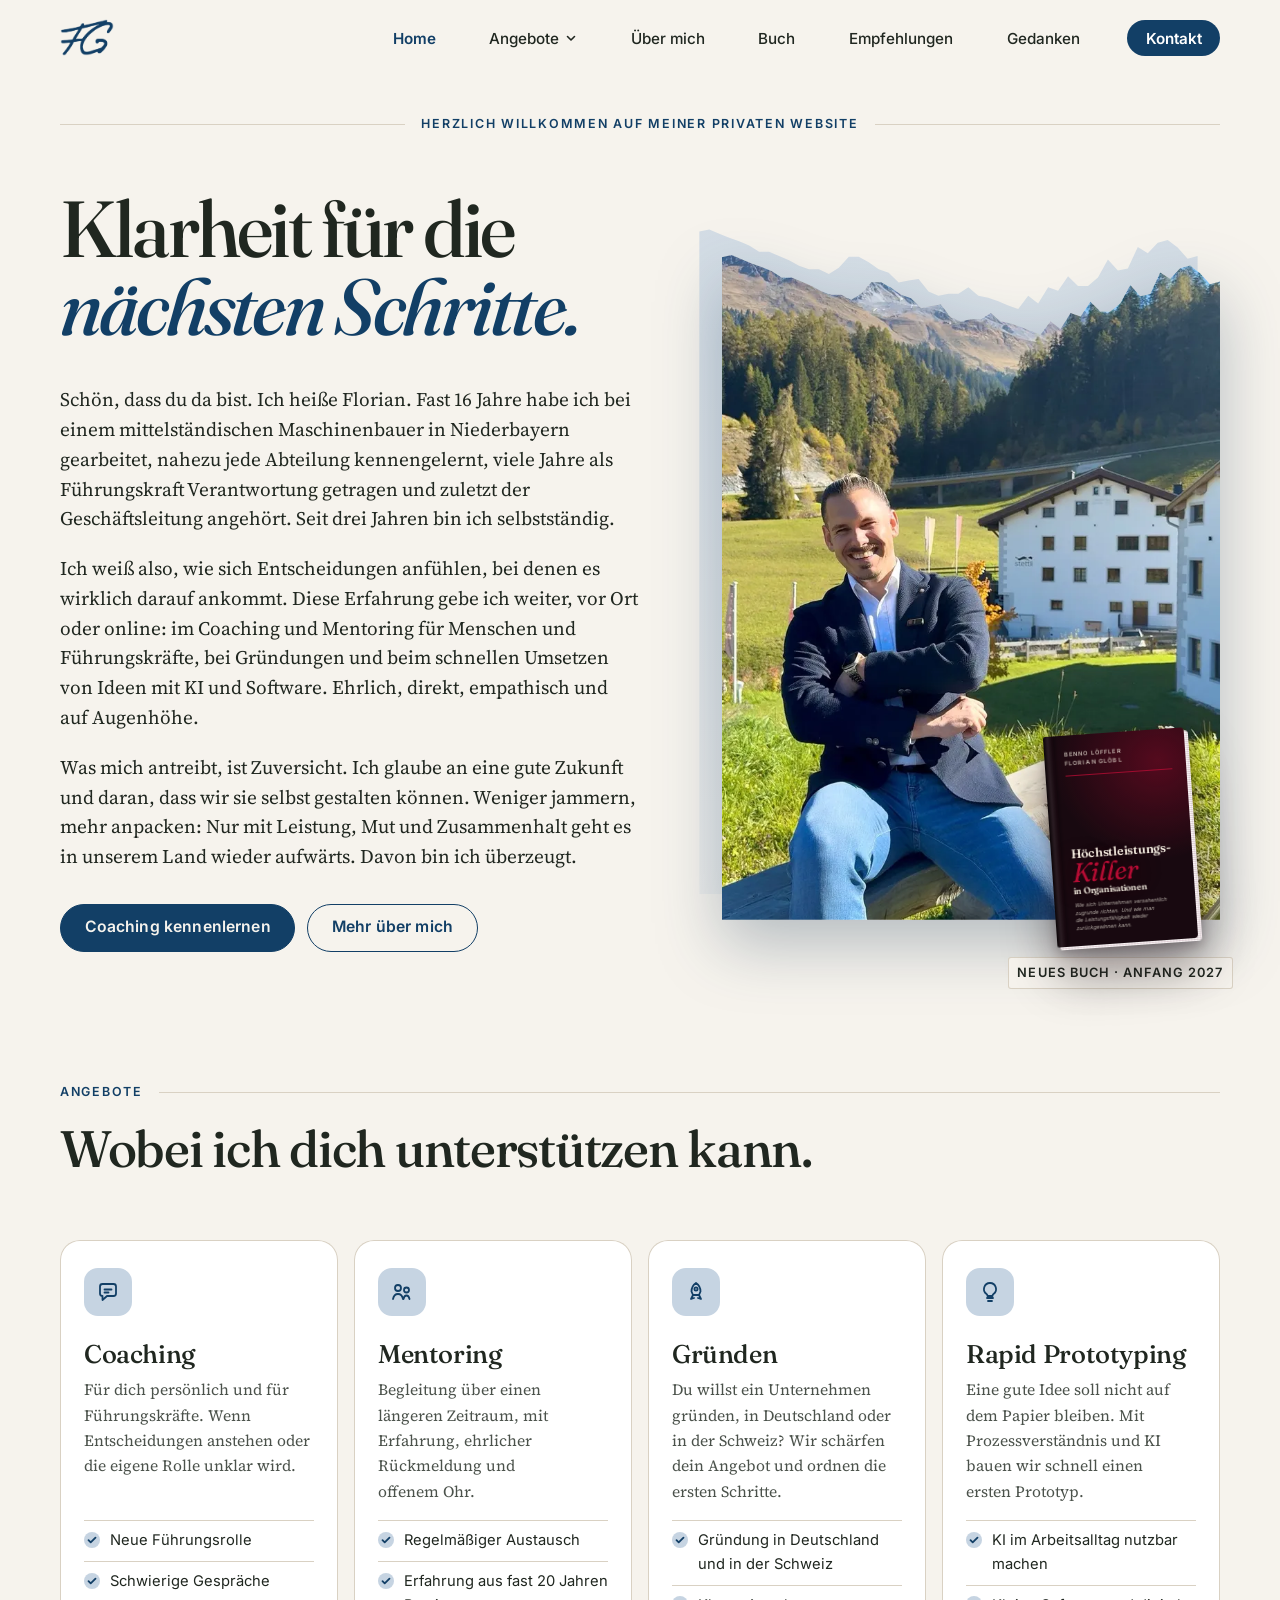
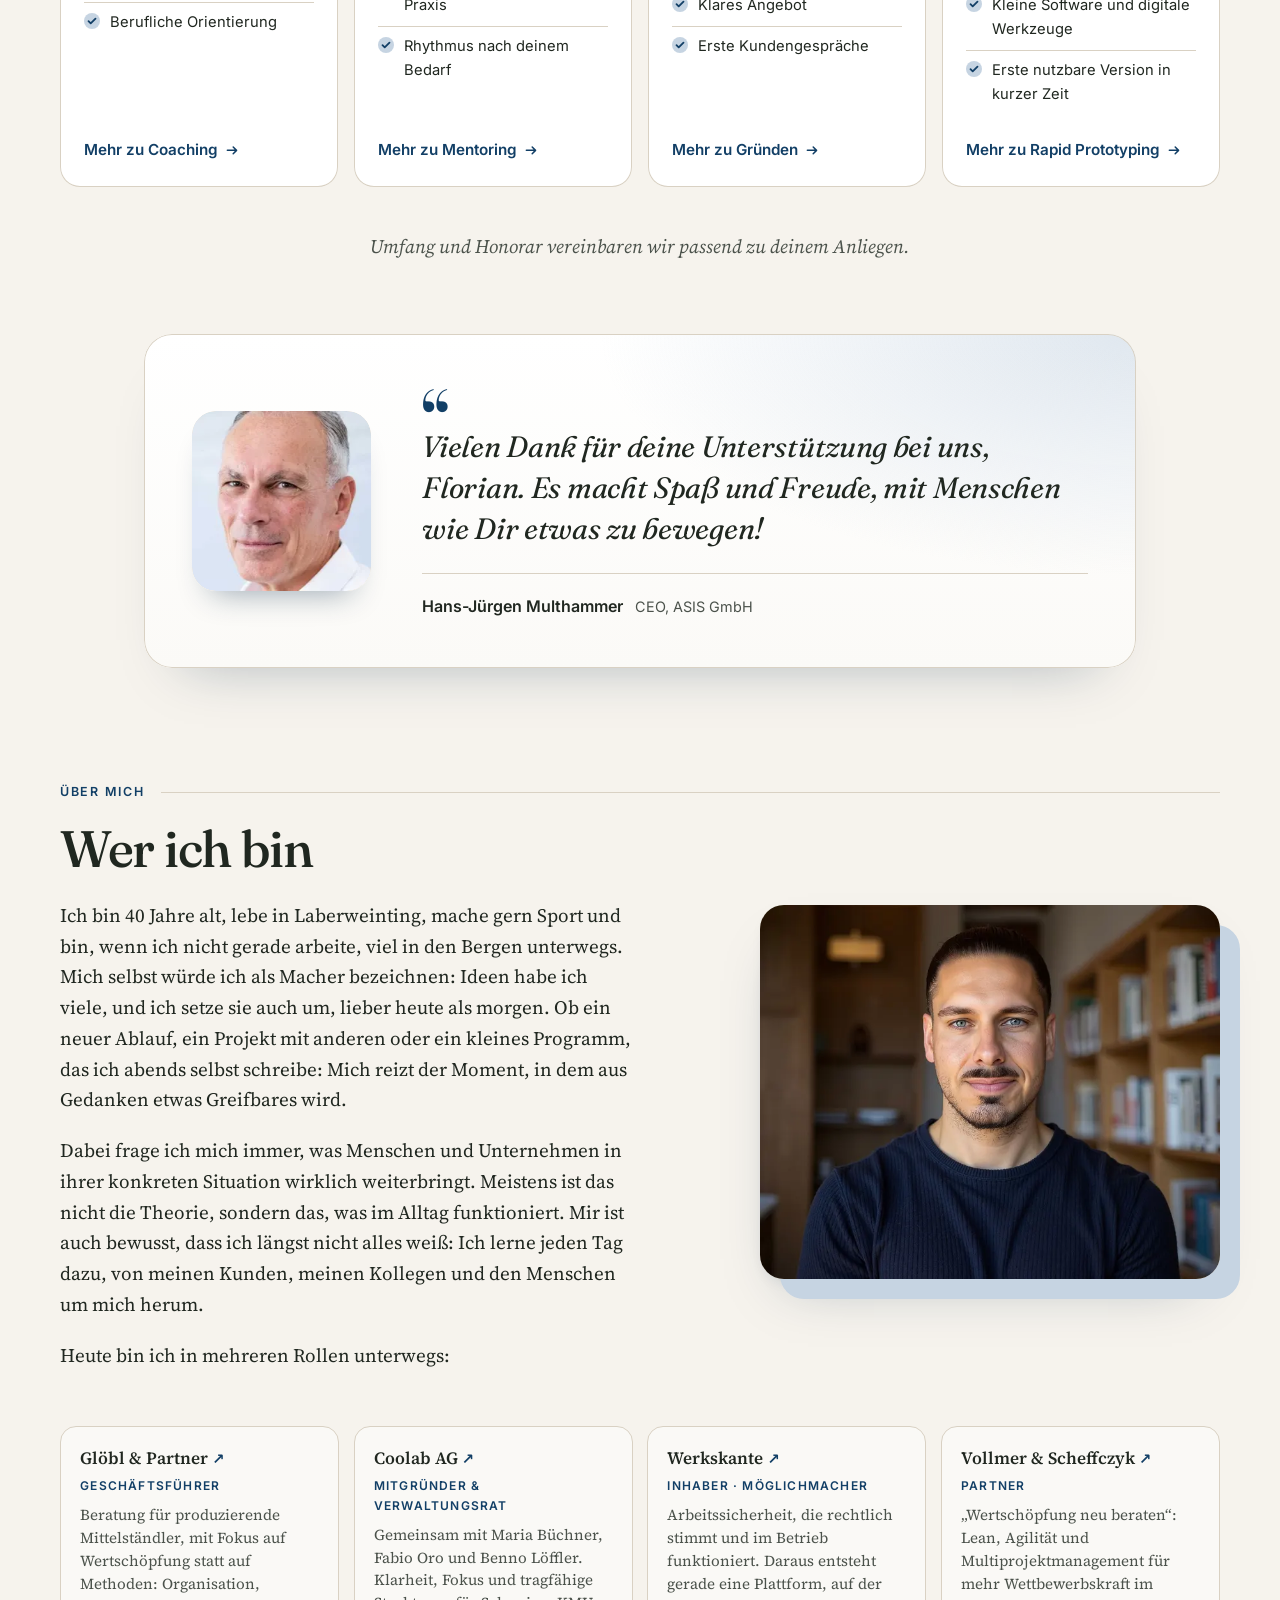
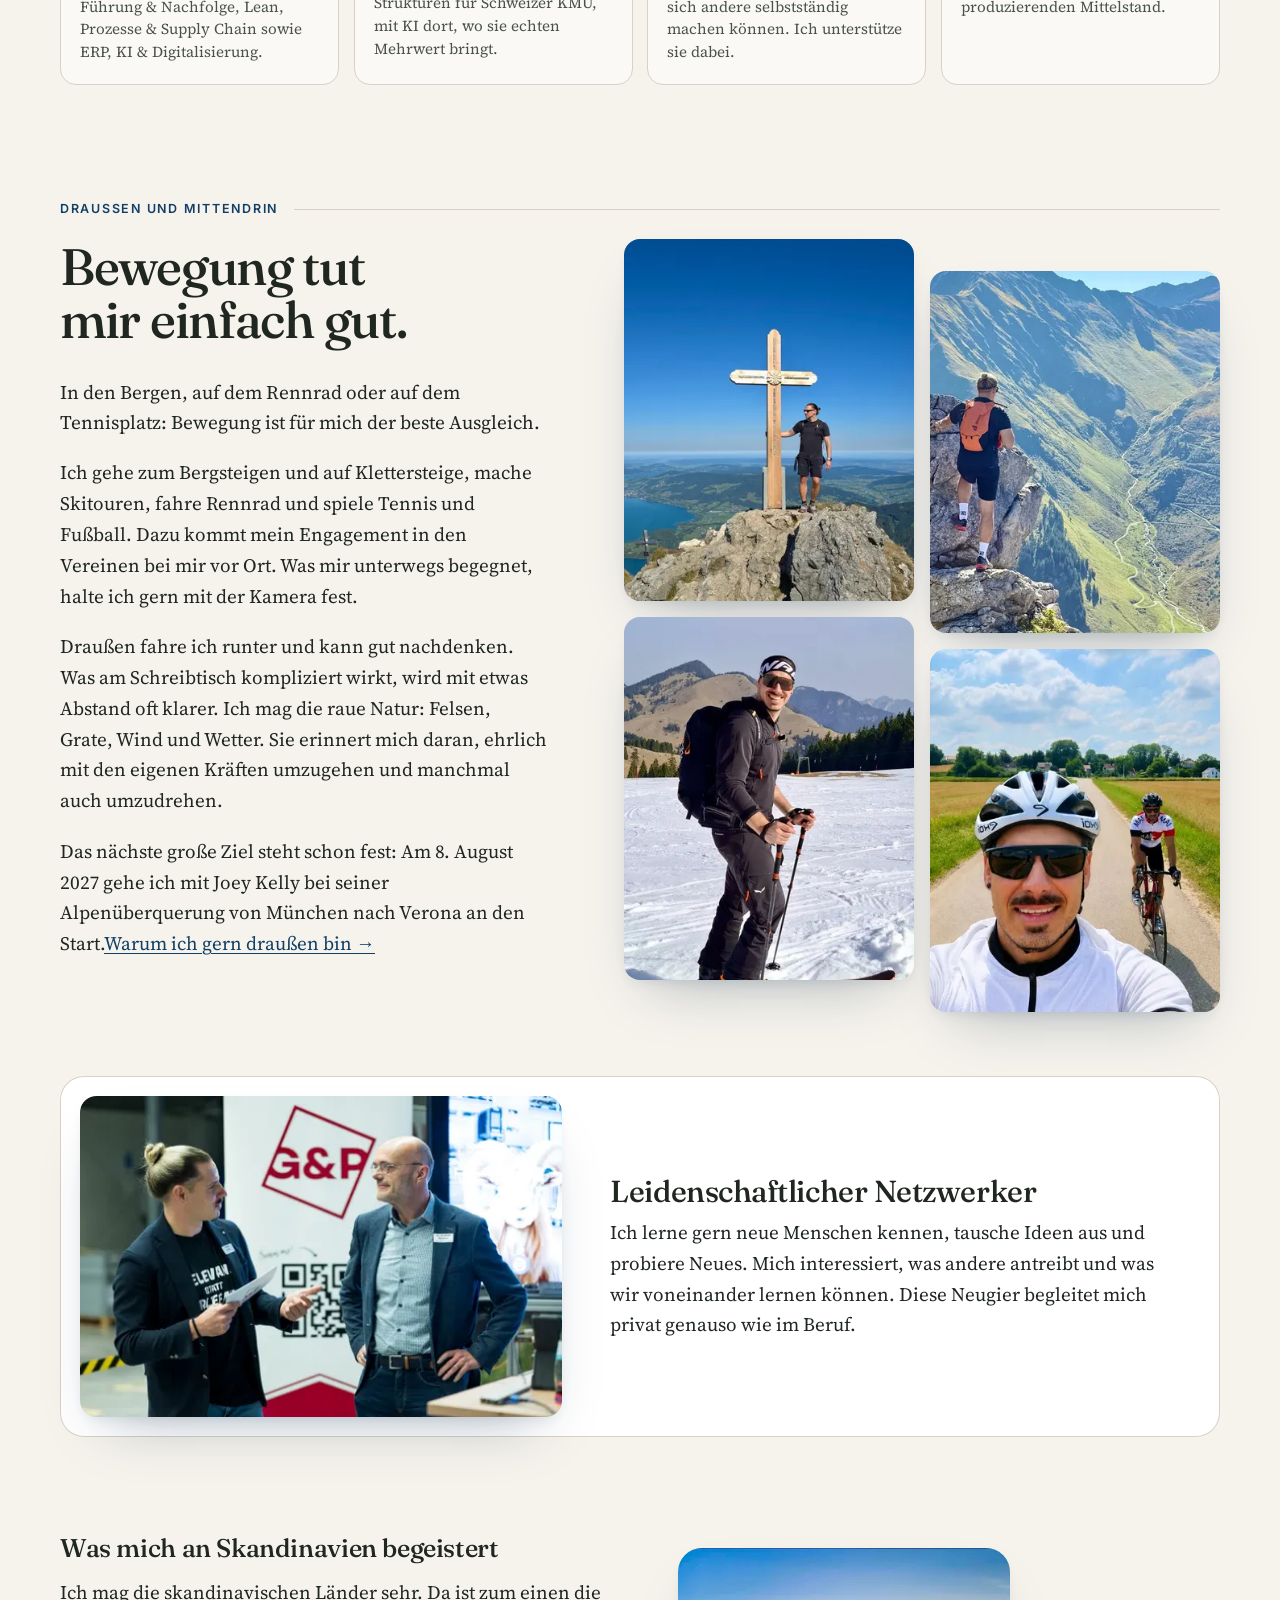
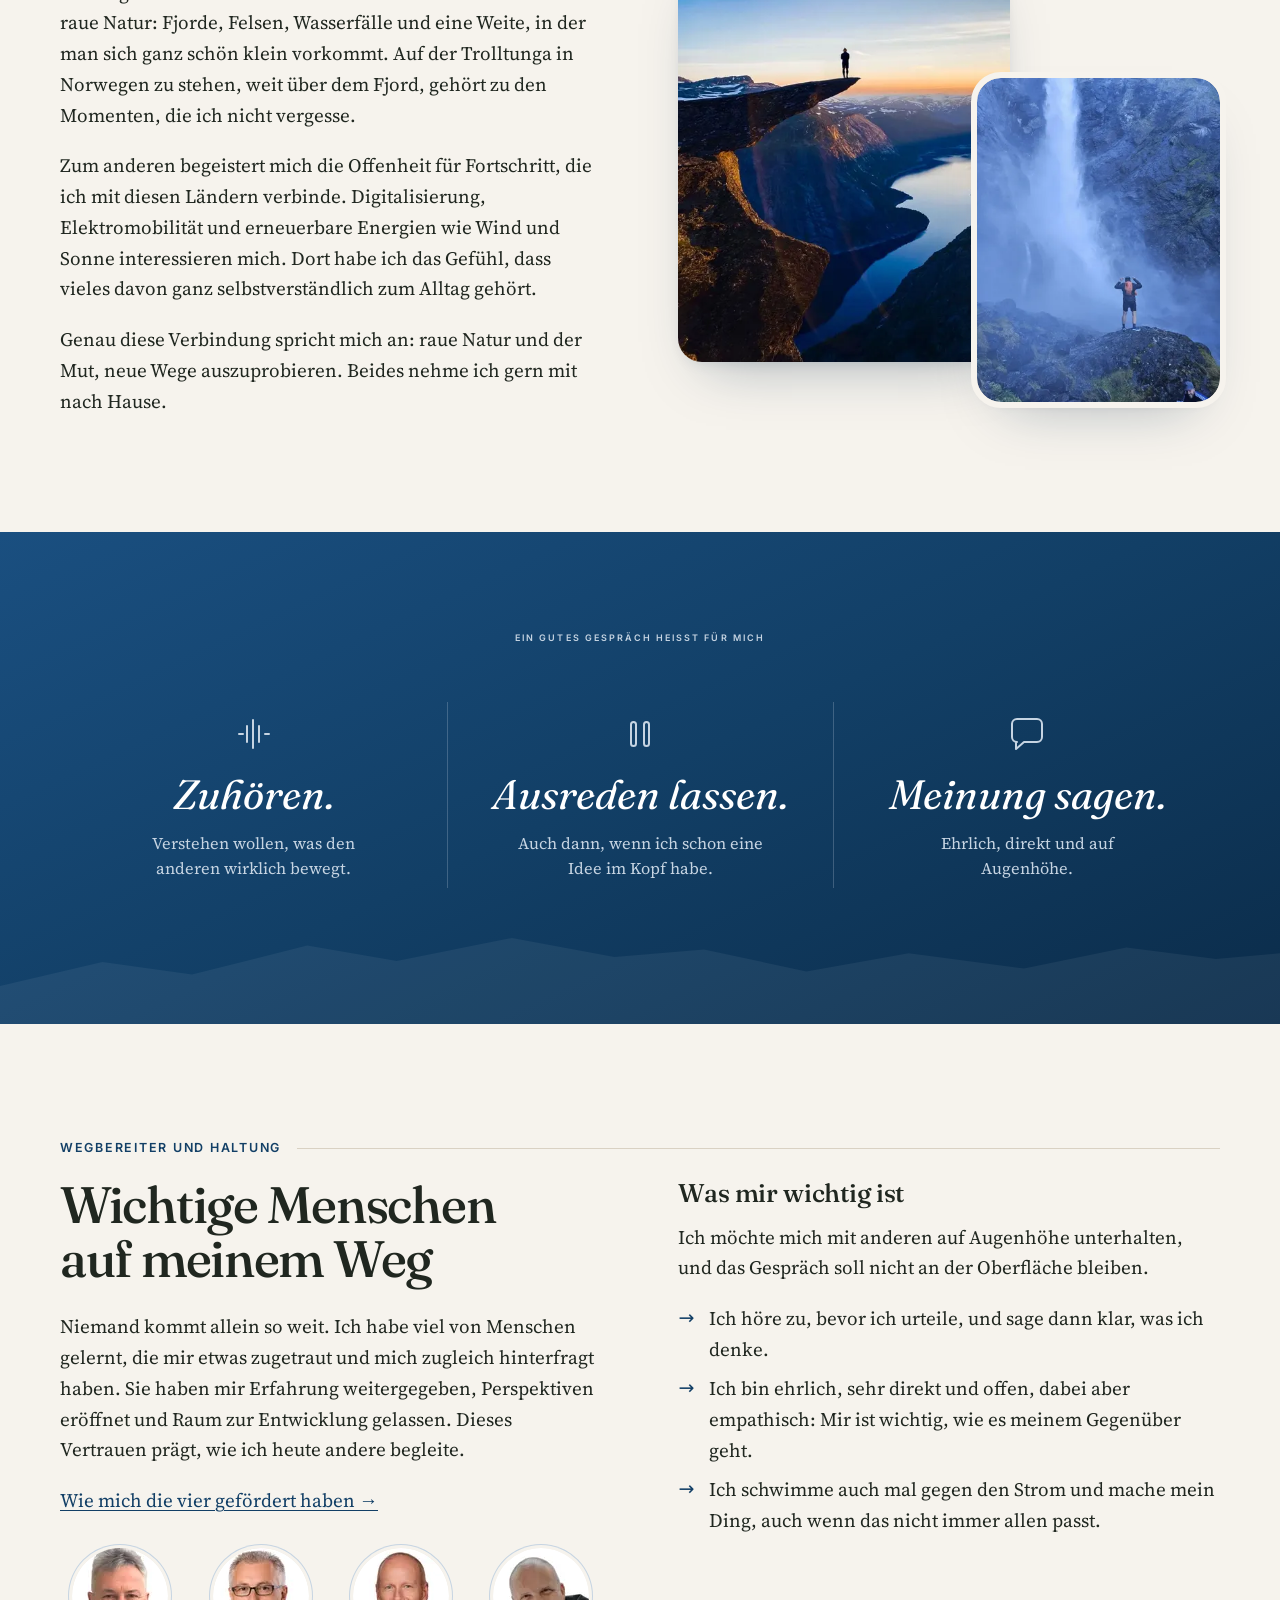
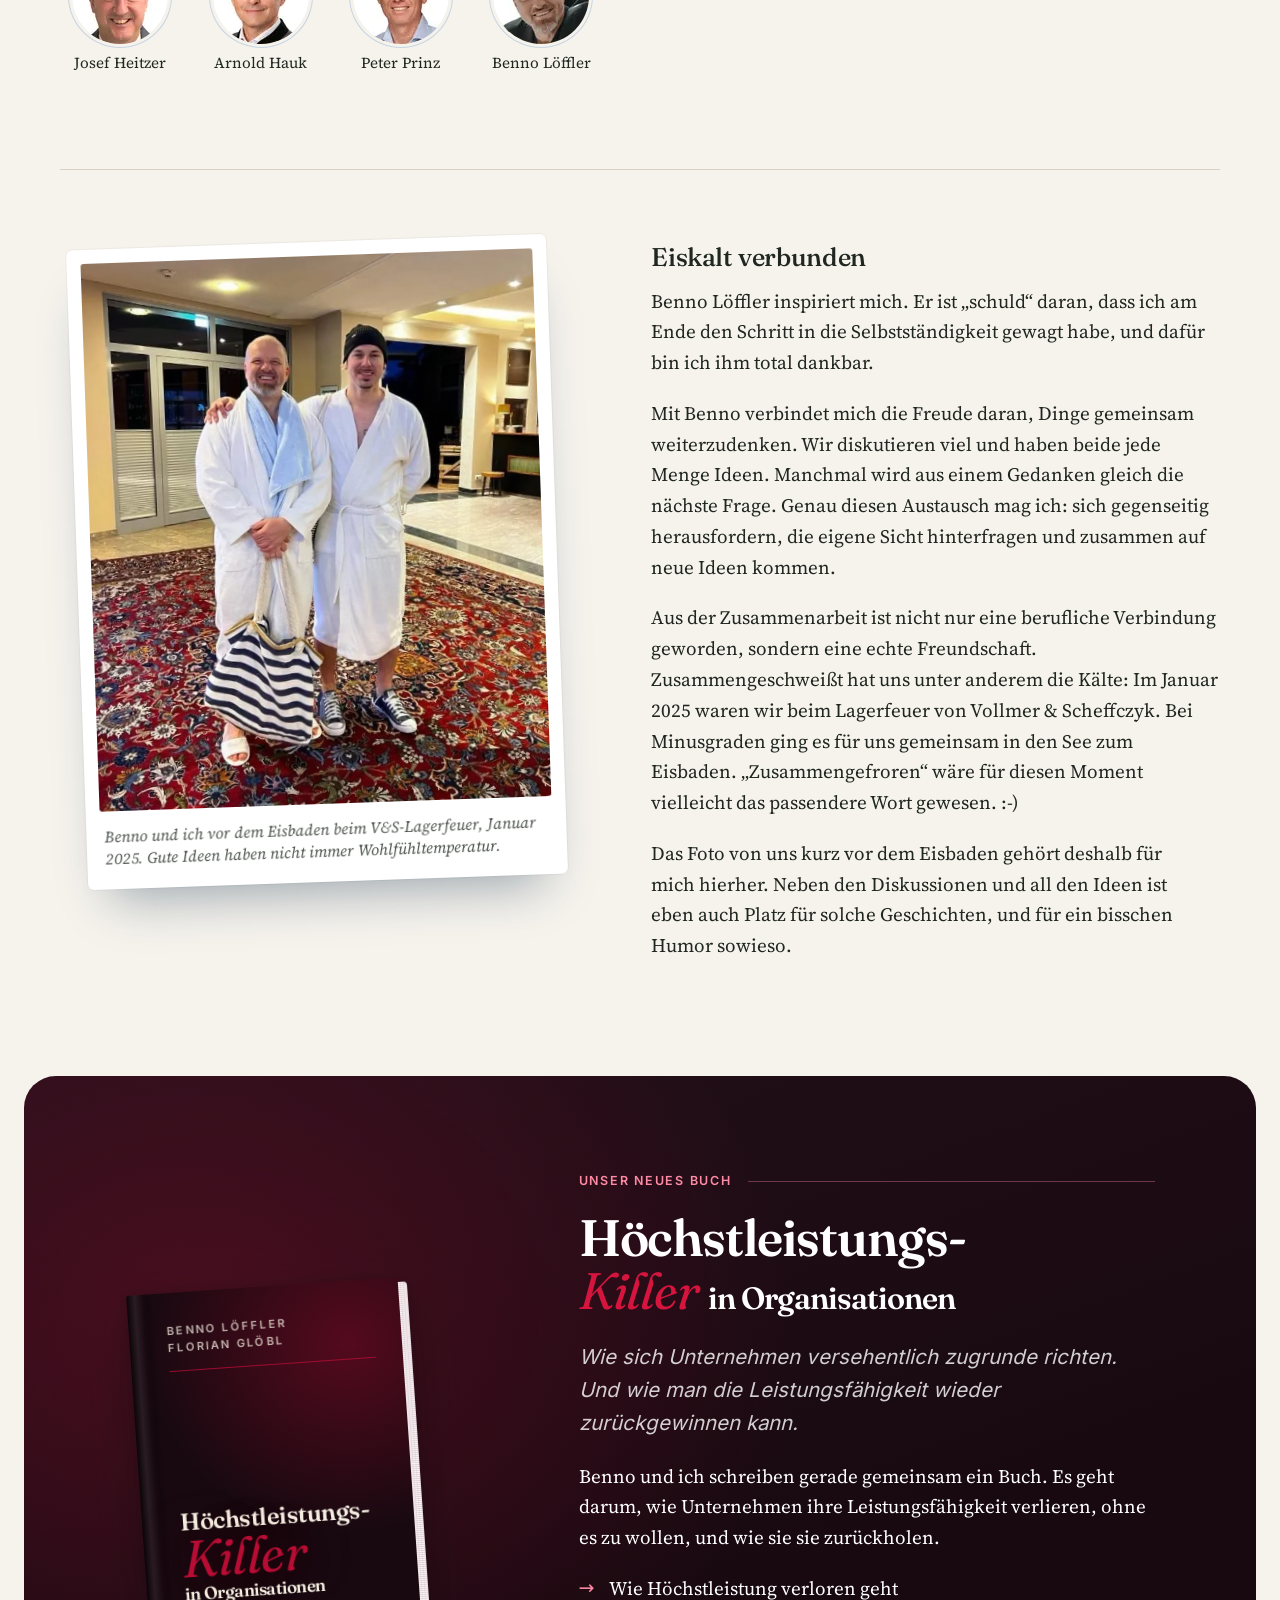
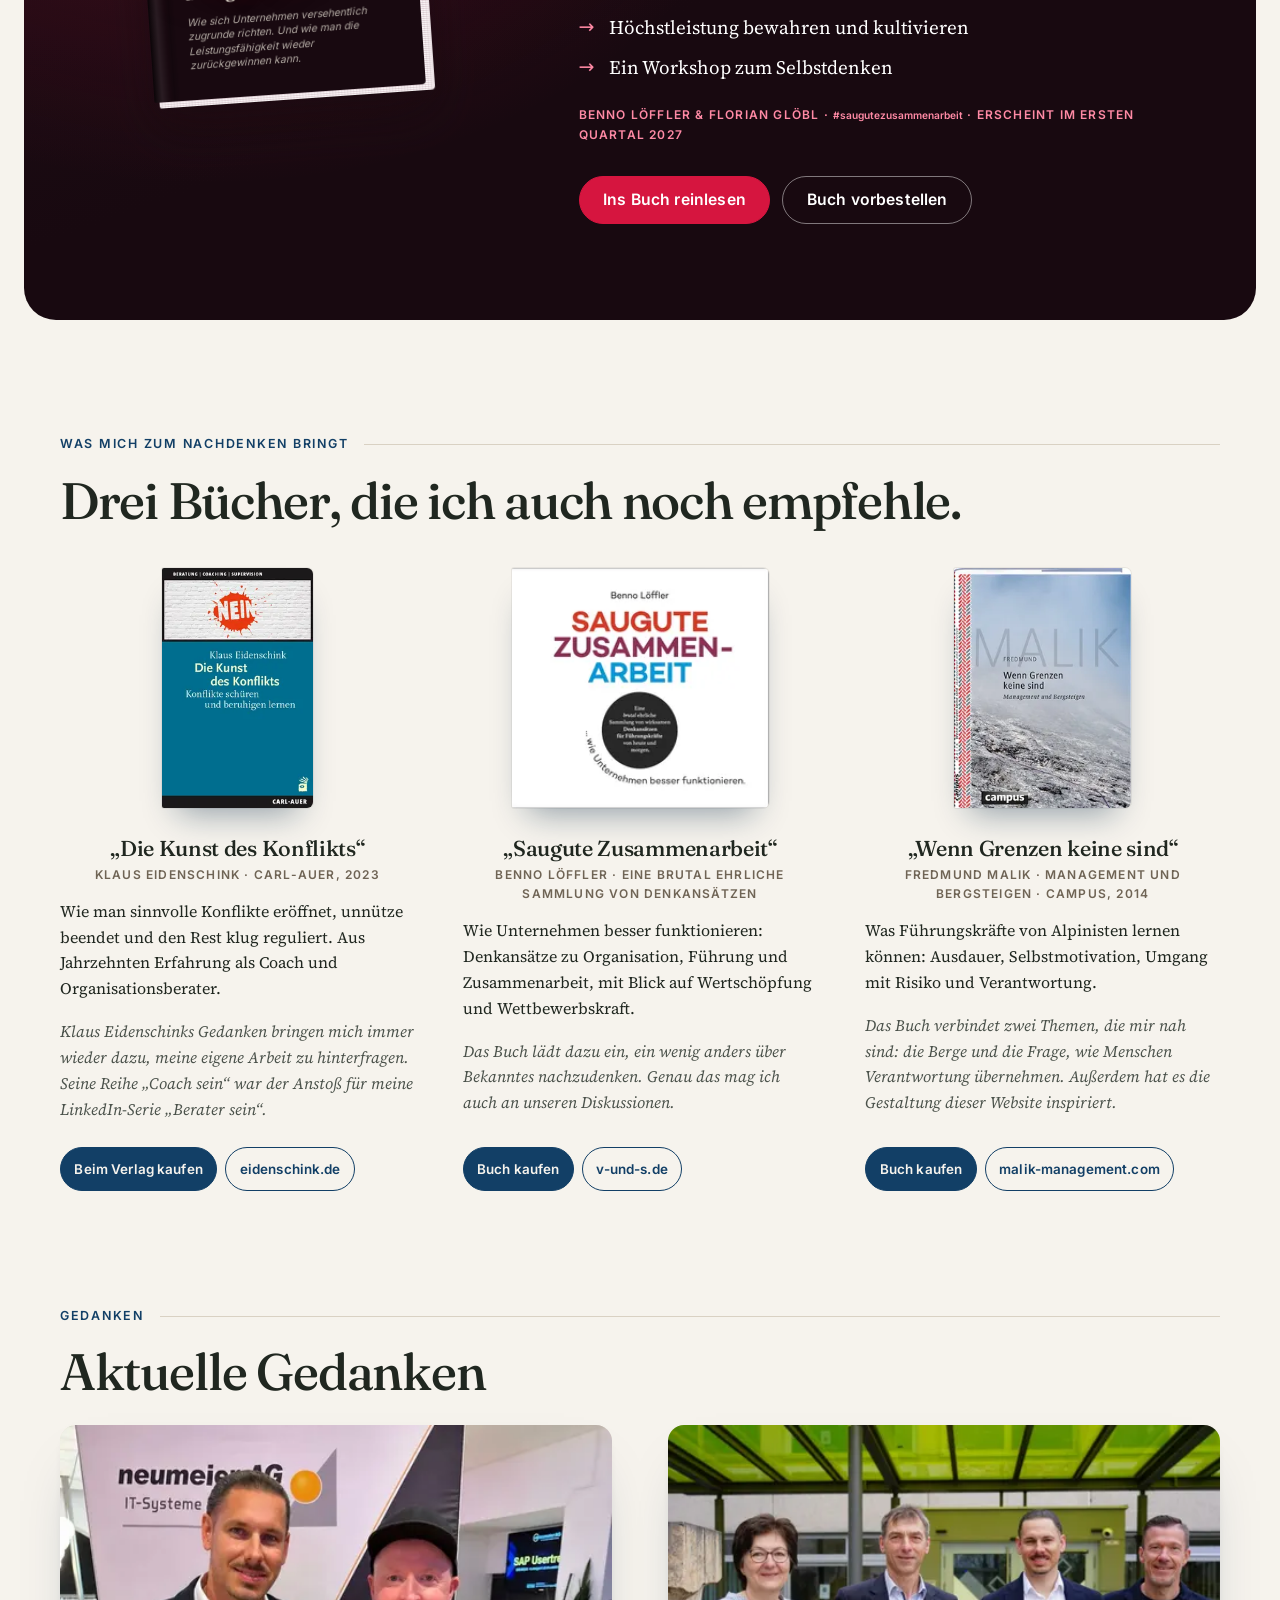
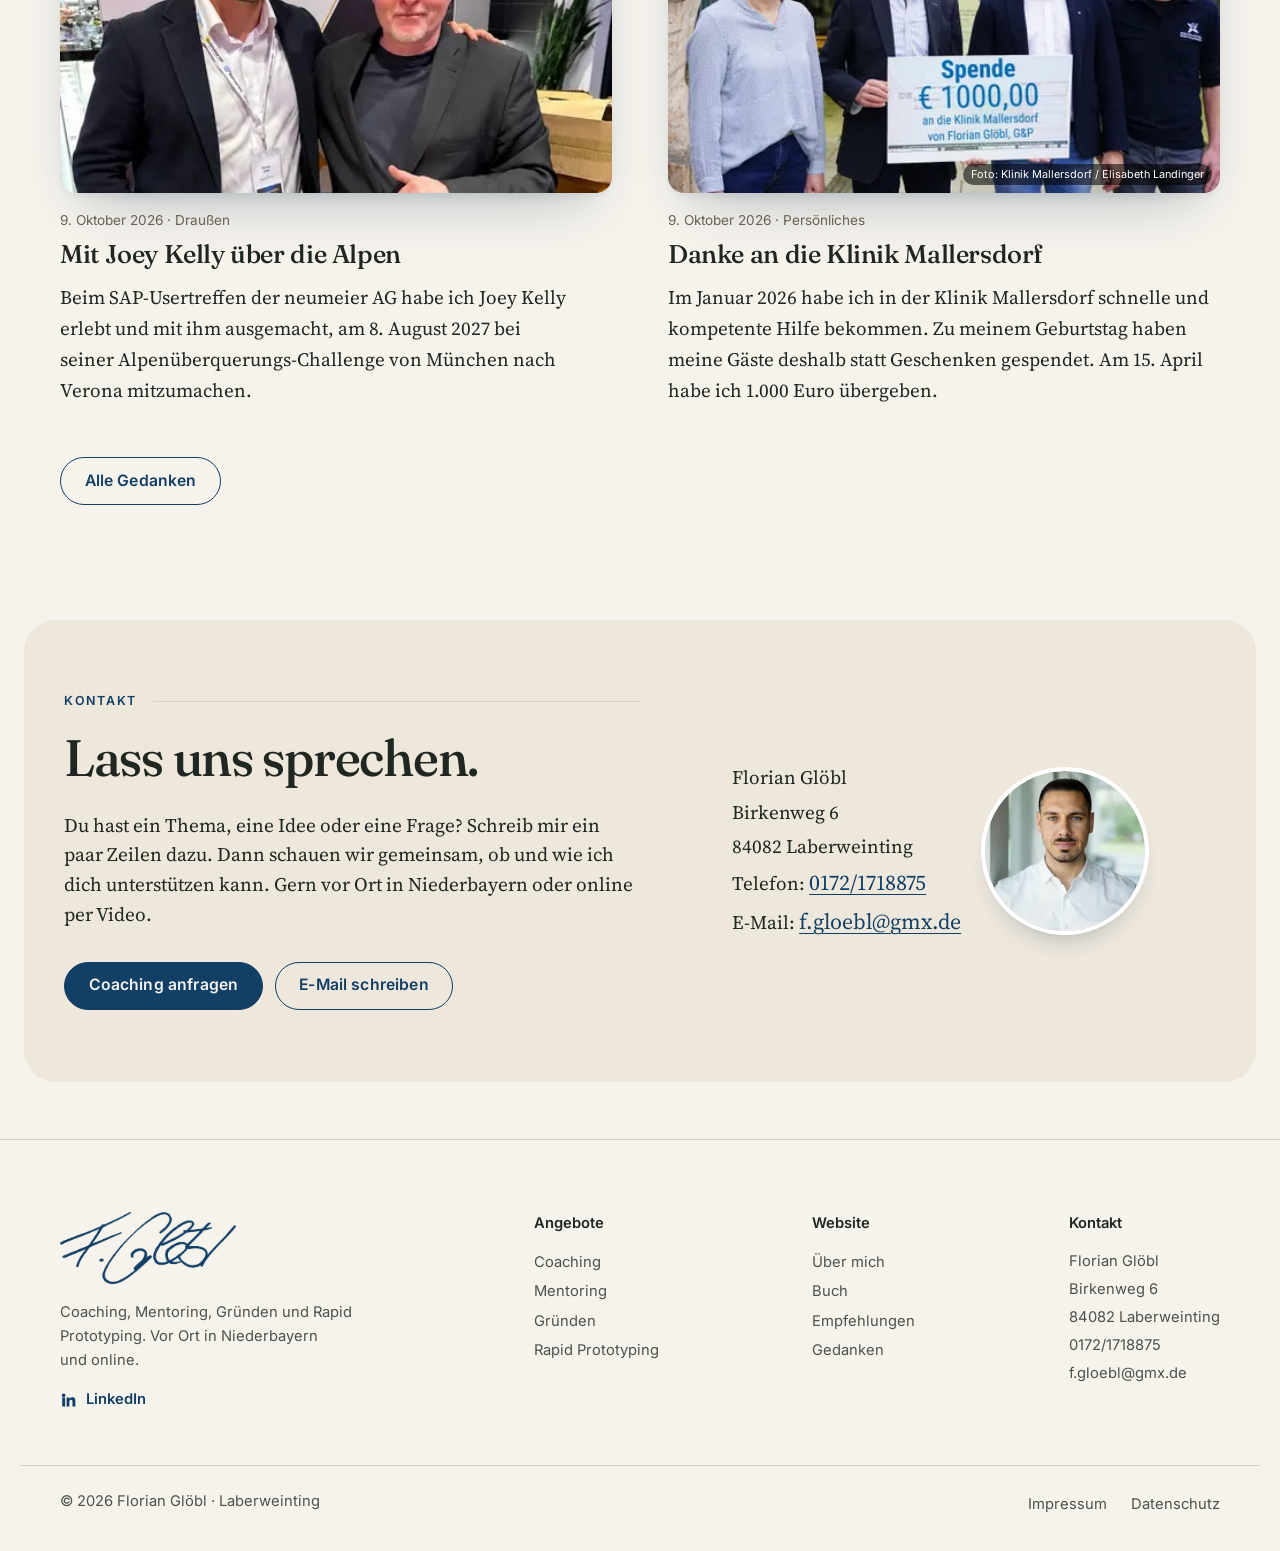
==== commit 749e4319: "Website-Build c7fbbe6" ====
--- a/index.html
+++ b/index.html
@@ -1 +1 @@
-<!DOCTYPE html><html lang="de"><head><meta charset="utf-8"><meta name="viewport" content="width=device-width, initial-scale=1"><title>Florian Glöbl · Coaching, Mentoring und Gründen in Niederbayern und online</title><meta name="description" content="Coaching und Führungskräftecoaching, Mentoring und Unterstützung beim Gründen, in Niederbayern und online. Florian Glöbl aus Laberweinting: fast 16 Jahre Erfahrung im Mittelstand, ehrlich, direkt und auf Augenhöhe."><link rel="canonical" href="https://floriangloebl.de/"><meta name="robots" content="index, follow"><meta name="theme-color" content="#f6f3ed"><link rel="icon" href="/favicon.svg" type="image/svg+xml"><link rel="sitemap" href="/sitemap-index.xml"><meta property="og:type" content="website"><meta property="og:locale" content="de_DE"><meta property="og:site_name" content="Florian Glöbl"><meta property="og:title" content="Florian Glöbl · Coaching, Mentoring und Gründen in Niederbayern und online"><meta property="og:description" content="Coaching und Führungskräftecoaching, Mentoring und Unterstützung beim Gründen, in Niederbayern und online. Florian Glöbl aus Laberweinting: fast 16 Jahre Erfahrung im Mittelstand, ehrlich, direkt und auf Augenhöhe."><meta property="og:url" content="https://floriangloebl.de/"><meta property="og:image" content="https://floriangloebl.de/og.jpg"><meta property="og:image:alt" content="Florian Glöbl · Coaching, Mentoring und Gründen in Niederbayern und online"><meta name="twitter:card" content="summary_large_image"><meta name="twitter:title" content="Florian Glöbl · Coaching, Mentoring und Gründen in Niederbayern und online"><meta name="twitter:description" content="Coaching und Führungskräftecoaching, Mentoring und Unterstützung beim Gründen, in Niederbayern und online. Florian Glöbl aus Laberweinting: fast 16 Jahre Erfahrung im Mittelstand, ehrlich, direkt und auf Augenhöhe."><meta name="twitter:image" content="https://floriangloebl.de/og.jpg"><meta name="author" content="Florian Glöbl"><script type="application/ld+json">{"@context":"https://schema.org","@graph":[{"@type":"WebSite","@id":"https://floriangloebl.de/#website","url":"https://floriangloebl.de/","name":"Florian Glöbl","inLanguage":"de-DE","publisher":{"@id":"https://floriangloebl.de/#person"}},{"@type":"Person","@id":"https://floriangloebl.de/#person","name":"Florian Glöbl","url":"https://floriangloebl.de/","image":"https://floriangloebl.de/og.jpg","jobTitle":"Coach, Mentor und Berater","description":"Coaching und Führungskräftecoaching, Mentoring und Unterstützung beim Gründen, in Niederbayern und online. Florian Glöbl aus Laberweinting: fast 16 Jahre Erfahrung im Mittelstand, ehrlich, direkt und auf Augenhöhe.","email":"mailto:f.gloebl@gmx.de","address":{"@type":"PostalAddress","addressLocality":"Laberweinting","postalCode":"84082","addressRegion":"Bayern","addressCountry":"DE"},"knowsAbout":["Coaching","Führungskräftecoaching","Mentoring","Gründungsberatung","Organisationsentwicklung","Lean Management","ERP","Supply Chain"],"worksFor":[{"@type":"Organization","name":"Glöbl & Partner","url":"https://www.g-u-p.de/"},{"@type":"Organization","name":"Coolab AG","url":"https://coolab.ch/"},{"@type":"Organization","name":"Werkskante","url":"https://www.werkskante.de/"}],"sameAs":["https://www.linkedin.com/in/florian-gl%C3%B6bl-825a6a19b/","https://www.g-u-p.de/team","https://hoechstleistungskiller.v-und-s.de/"]}]}</script><script>document.documentElement.classList.add('js');</script><link rel="stylesheet" href="/_astro/Base.DSvirA4j.css"></head><body><a class="skip-link" href="#inhalt">Zum Inhalt springen</a><header class="site-header"><div class="wrap"><a class="brand" href="/" aria-label="Florian Glöbl, zur Startseite"><span class="logo-fg" role="img" aria-label="Florian Glöbl"></span></a><button class="nav-toggle" type="button" aria-expanded="false" aria-controls="hauptmenue"><span class="bars" aria-hidden="true"></span> Menü</button><nav class="nav" id="hauptmenue" aria-label="Hauptmenü"><ul class="nav-list"><li><a href="/" aria-current="page">Home</a></li><li class="nav-drop"><button class="nav-drop__btn" type="button" aria-expanded="false" aria-controls="angebote-menue">Angebote<svg viewBox="0 0 12 12" aria-hidden="true"><path d="M2.5 4.5 6 8l3.5-3.5"></path></svg></button><div class="nav-drop__panel" id="angebote-menue"><ul><li><a href="/coaching/"><span class="nav-drop__icon"><svg viewBox="0 0 24 24" aria-hidden="true"><path d="M4 6.5A2.5 2.5 0 0 1 6.5 4h11A2.5 2.5 0 0 1 20 6.5v7a2.5 2.5 0 0 1-2.5 2.5H11l-4.5 4v-4h0A2.5 2.5 0 0 1 4 13.5z"/><path d="M8.5 9.5h7M8.5 12.5h4"/></svg></span><span><strong>Coaching</strong><small>Für dich und für Führungskräfte</small></span></a></li><li><a href="/mentoring/"><span class="nav-drop__icon"><svg viewBox="0 0 24 24" aria-hidden="true"><circle cx="8" cy="8" r="3"/><circle cx="16.5" cy="10" r="2.5"/><path d="M3 19c.6-3 2.6-5 5-5s4.4 2 5 5M13.5 19c.4-2 1.6-3.5 3-3.5s2.6 1.5 3 3.5"/></svg></span><span><strong>Mentoring</strong><small>Begleitung über längere Zeit</small></span></a></li><li><a href="/gruenden/"><span class="nav-drop__icon"><svg viewBox="0 0 24 24" aria-hidden="true"><path d="M12 3c3 2 4.5 5 4.5 8.5L15 15H9l-1.5-3.5C7.5 8 9 5 12 3z"/><circle cx="12" cy="9" r="1.6"/><path d="M9 15l-2 4 3-1M15 15l2 4-3-1"/></svg></span><span><strong>Gründen</strong><small>In Deutschland und der Schweiz</small></span></a></li><li><a href="/rapid-prototyping/"><span class="nav-drop__icon"><svg viewBox="0 0 24 24" aria-hidden="true"><path d="M9 18h6M10 21h4"/><path d="M12 3a6 6 0 0 0-3.5 10.9c.6.5 1 1.2 1 2.1h5c0-.9.4-1.6 1-2.1A6 6 0 0 0 12 3z"/></svg></span><span><strong>Rapid Prototyping</strong><small>Mit Prozessverständnis und KI</small></span></a></li></ul></div></li><li><a href="/#ueber-mich">Über mich</a></li><li><a href="/#buch">Buch</a></li><li><a href="/#nachdenken">Empfehlungen</a></li><li><a href="/gedanken/">Gedanken</a></li><li class="nav-cta-item"><a class="nav-cta" href="/#kontakt">Kontakt</a></li></ul></nav></div></header><main id="inhalt"><section class="hero" aria-labelledby="hallo"><div class="wrap"><p class="kicker hero-welcome">Herzlich willkommen auf meiner privaten Website</p><div><h1 id="hallo">Klarheit für die <em>nächsten Schritte.</em></h1><p class="lead">Schön, dass du da bist. Ich heiße Florian. Fast 16 Jahre habe ich bei einem mittelständischen Maschinenbauer in Niederbayern gearbeitet, nahezu jede Abteilung kennengelernt, viele Jahre als Führungskraft Verantwortung getragen und zuletzt der Geschäftsleitung angehört. Seit drei Jahren bin ich selbstständig.</p><p class="lead">Ich weiß also, wie sich Entscheidungen anfühlen, bei denen es wirklich darauf ankommt. Diese Erfahrung gebe ich weiter, vor Ort oder online: im Coaching und Mentoring für Menschen und Führungskräfte, bei Gründungen und beim schnellen Umsetzen von Ideen mit KI und Software. Ehrlich, direkt, empathisch und auf Augenhöhe.</p><p class="lead">Was mich antreibt, ist Zuversicht. Ich glaube an eine gute Zukunft und daran, dass wir sie selbst gestalten können. Weniger jammern, mehr anpacken: Nur mit Leistung, Mut und Zusammenhalt geht es in unserem Land wieder aufwärts. Davon bin ich überzeugt.</p><div class="actions"><a class="btn btn--primary" href="#coaching">Coaching kennenlernen</a><a class="btn btn--ghost" href="#ueber-mich">Mehr über mich</a></div></div><div class="hero__media"><figure class="photo"><picture><source srcset="/_astro/hero-berge.CXlVQoIy_2101aE.webp 480w, /_astro/hero-berge.CXlVQoIy_1P2aqX.webp 720w, /_astro/hero-berge.CXlVQoIy_Z1m7oJ5.webp 960w" type="image/webp" sizes="(max-width: 760px) 100vw, 46vw"><img src="/_astro/hero-berge.CXlVQoIy_ZzcgtO.jpg" srcset="/_astro/hero-berge.CXlVQoIy_20Nk8y.jpg 480w, /_astro/hero-berge.CXlVQoIy_1J5NmU.jpg 720w, /_astro/hero-berge.CXlVQoIy_Z1s3KN8.jpg 960w" alt="Florian Glöbl sitzt lachend auf einer Holzbank auf einer Bergwiese, dahinter ein weißes Haus, Nadelwald und Berggipfel." sizes="(max-width: 760px) 100vw, 46vw" loading="eager" fetchpriority="high" decoding="sync" style="object-position: 50% 40%" width="1206" height="1688"></picture></figure><a class="hero-book" href="https://hoechstleistungskiller.v-und-s.de/" rel="noopener" aria-label="Zur Website des Buchs Höchstleistungs-Killer"><div class="book" aria-hidden="true"><div class="book__cover"><p class="book__authors">Benno Löffler<br>Florian Glöbl</p><p class="book__title">Höchstleistungs-<em>Killer</em><span>in Organisationen</span></p><p class="book__sub">Wie sich Unternehmen versehentlich zugrunde richten. Und wie man die Leistungsfähigkeit wieder zurückgewinnen kann.</p></div></div><span class="hero-book__label">Neues Buch · Anfang 2027</span></a></div></div></section><section class="section" id="coaching" aria-labelledby="angebote"><div class="wrap"><p class="kicker">Angebote</p><div class="offers-intro" data-reveal><h2 id="angebote">Wobei ich dich unterstützen kann.</h2></div><div class="offer-cards offer-cards--v2"><article class="offer-card" data-reveal><span class="offer-icon"><svg viewBox="0 0 24 24" aria-hidden="true"><path d="M4 6.5A2.5 2.5 0 0 1 6.5 4h11A2.5 2.5 0 0 1 20 6.5v7a2.5 2.5 0 0 1-2.5 2.5H11l-4.5 4v-4h0A2.5 2.5 0 0 1 4 13.5z"/><path d="M8.5 9.5h7M8.5 12.5h4"/></svg></span><h3>Coaching</h3><p>Für dich persönlich und für Führungskräfte. Wenn Entscheidungen anstehen oder die eigene Rolle unklar wird.</p><ul><li>Neue Führungsrolle</li><li>Schwierige Gespräche</li><li>Berufliche Orientierung</li></ul><a class="offer-link" href="/coaching/">Mehr zu Coaching <svg viewBox="0 0 20 20" aria-hidden="true"><path d="M4 10h11m-4-4 4 4-4 4"></path></svg></a></article><article class="offer-card" data-reveal><span class="offer-icon"><svg viewBox="0 0 24 24" aria-hidden="true"><circle cx="8" cy="8" r="3"/><circle cx="16.5" cy="10" r="2.5"/><path d="M3 19c.6-3 2.6-5 5-5s4.4 2 5 5M13.5 19c.4-2 1.6-3.5 3-3.5s2.6 1.5 3 3.5"/></svg></span><h3>Mentoring</h3><p>Begleitung über einen längeren Zeitraum, mit Erfahrung, ehrlicher Rückmeldung und offenem Ohr.</p><ul><li>Regelmäßiger Austausch</li><li>Erfahrung aus fast 20 Jahren Praxis</li><li>Rhythmus nach deinem Bedarf</li></ul><a class="offer-link" href="/mentoring/">Mehr zu Mentoring <svg viewBox="0 0 20 20" aria-hidden="true"><path d="M4 10h11m-4-4 4 4-4 4"></path></svg></a></article><article class="offer-card" id="weitere-angebote" data-reveal><span class="offer-icon"><svg viewBox="0 0 24 24" aria-hidden="true"><path d="M12 3c3 2 4.5 5 4.5 8.5L15 15H9l-1.5-3.5C7.5 8 9 5 12 3z"/><circle cx="12" cy="9" r="1.6"/><path d="M9 15l-2 4 3-1M15 15l2 4-3-1"/></svg></span><h3>Gründen</h3><p>Du willst ein Unternehmen gründen, in Deutschland oder in der Schweiz? Wir schärfen dein Angebot und ordnen die ersten Schritte.</p><ul><li>Gründung in Deutschland und in der Schweiz</li><li>Klares Angebot</li><li>Erste Kundengespräche</li></ul><a class="offer-link" href="/gruenden/">Mehr zu Gründen <svg viewBox="0 0 20 20" aria-hidden="true"><path d="M4 10h11m-4-4 4 4-4 4"></path></svg></a></article><article class="offer-card" data-reveal><span class="offer-icon"><svg viewBox="0 0 24 24" aria-hidden="true"><path d="M9 18h6M10 21h4"/><path d="M12 3a6 6 0 0 0-3.5 10.9c.6.5 1 1.2 1 2.1h5c0-.9.4-1.6 1-2.1A6 6 0 0 0 12 3z"/></svg></span><h3>Rapid Prototyping</h3><p>Eine gute Idee soll nicht auf dem Papier bleiben. Mit Prozessverständnis und KI bauen wir schnell einen ersten Prototyp.</p><ul><li>KI im Arbeitsalltag nutzbar machen</li><li>Kleine Software und digitale Werkzeuge</li><li>Erste nutzbare Version in kurzer Zeit</li></ul><a class="offer-link" href="/rapid-prototyping/">Mehr zu Rapid Prototyping <svg viewBox="0 0 20 20" aria-hidden="true"><path d="M4 10h11m-4-4 4 4-4 4"></path></svg></a></article></div><p class="offers-note">Umfang und Honorar vereinbaren wir passend zu deinem Anliegen.</p><figure class="testimonial" data-reveal><figure class="photo testimonial__avatar"><picture><source srcset="/_astro/kunde-multhammer.BR6jZ4Md_Z1G5JLD.webp 160w, /_astro/kunde-multhammer.BR6jZ4Md_qW8ER.webp 240w, /_astro/kunde-multhammer.BR6jZ4Md_Zn9df3.webp 400w" type="image/webp" sizes="(max-width: 700px) 120px, 200px"><img src="/_astro/kunde-multhammer.BR6jZ4Md_Z26Rz8A.jpg" srcset="/_astro/kunde-multhammer.BR6jZ4Md_Pq56M.jpg 160w, /_astro/kunde-multhammer.BR6jZ4Md_Z26IafD.jpg 240w, /_astro/kunde-multhammer.BR6jZ4Md_29mBDn.jpg 400w" alt="Porträt von Hans-Jürgen Multhammer" sizes="(max-width: 700px) 120px, 200px" loading="lazy" fetchpriority="auto" decoding="async" style="object-position: 50% 40%" width="640" height="640"></picture></figure><div><span class="testimonial__mark" aria-hidden="true">“</span><blockquote><p>Vielen Dank für deine Unterstützung bei uns, Florian. Es macht Spaß und Freude, mit Menschen wie Dir etwas zu bewegen!</p></blockquote><figcaption><strong>Hans-Jürgen Multhammer</strong><span>CEO, ASIS GmbH</span></figcaption></div></figure></div></section><section class="section" id="ueber-mich" aria-labelledby="mein-weg"><div class="wrap"><p class="kicker">Über mich</p><h2 id="mein-weg" class="section-title">Wer ich bin</h2><div class="split"><div class="prose"><p>Ich bin 40 Jahre alt, lebe in Laberweinting, mache gern Sport und bin, wenn ich nicht gerade arbeite, viel in den Bergen unterwegs. Mich selbst würde ich als Macher bezeichnen: Ideen habe ich viele, und ich setze sie auch um, lieber heute als morgen. Ob ein neuer Ablauf, ein Projekt mit anderen oder ein kleines Programm, das ich abends selbst schreibe: Mich reizt der Moment, in dem aus Gedanken etwas Greifbares wird.</p><p>Dabei frage ich mich immer, was Menschen und Unternehmen in ihrer konkreten Situation wirklich weiterbringt. Meistens ist das nicht die Theorie, sondern das, was im Alltag funktioniert. Mir ist auch bewusst, dass ich längst nicht alles weiß: Ich lerne jeden Tag dazu, von meinen Kunden, meinen Kollegen und den Menschen um mich herum.</p><p>Heute bin ich in mehreren Rollen unterwegs:</p></div><figure class="photo"><picture><source srcset="/_astro/portrait.D3eM0Hh1_Z1LIGq0.webp 480w, /_astro/portrait.D3eM0Hh1_ZUmsIR.webp 720w, /_astro/portrait.D3eM0Hh1_WDJdz.webp 960w, /_astro/portrait.D3eM0Hh1_m93Ye.webp 1280w, /_astro/portrait.D3eM0Hh1_Z12oahD.webp 1600w" type="image/webp" sizes="(max-width: 760px) 100vw, 40vw"><img src="/_astro/portrait.D3eM0Hh1_Zn2MUf.jpg" srcset="/_astro/portrait.D3eM0Hh1_29Jnsc.jpg 480w, /_astro/portrait.D3eM0Hh1_Z245wEB.jpg 720w, /_astro/portrait.D3eM0Hh1_Zb4jHa.jpg 960w, /_astro/portrait.D3eM0Hh1_lWmW8.jpg 1280w, /_astro/portrait.D3eM0Hh1_Z12zQjJ.jpg 1600w" alt="Portrait von Florian Glöbl in dunklem Pullover vor einem Bücherregal." sizes="(max-width: 760px) 100vw, 40vw" loading="lazy" fetchpriority="auto" decoding="async" style="object-position: 45% 30%" width="2048" height="1664"></picture></figure></div><ul class="roles roles--wide"><li><a href="https://www.g-u-p.de/" rel="noopener">Glöbl &amp; Partner</a><em>Geschäftsführer</em><span>Beratung für produzierende Mittelständler, mit Fokus auf Wertschöpfung statt auf Methoden: Organisation, Führung &amp; Nachfolge, Lean, Prozesse &amp; Supply Chain sowie ERP, KI &amp; Digitalisierung.</span></li><li><a href="https://coolab.ch/" rel="noopener">Coolab AG</a><em>Mitgründer &amp; Verwaltungsrat</em><span>Gemeinsam mit Maria Büchner, Fabio Oro und Benno Löffler. Klarheit, Fokus und tragfähige Strukturen für Schweizer KMU, mit KI dort, wo sie echten Mehrwert bringt.</span></li><li><a href="https://www.werkskante.de/" rel="noopener">Werkskante</a><em>Inhaber · Möglichmacher</em><span>Arbeitssicherheit, die rechtlich stimmt und im Betrieb funktioniert. Daraus entsteht gerade eine Plattform, auf der sich andere selbstständig machen können. Ich unterstütze sie dabei.</span></li><li><a href="https://v-und-s.de/" rel="noopener">Vollmer &amp; Scheffczyk</a><em>Partner</em><span>„Wertschöpfung neu beraten“: Lean, Agilität und Multiprojektmanagement für mehr Wettbewerbskraft im produzierenden Mittelstand.</span></li></ul></div></section><section class="section" id="draussen" aria-labelledby="draussen-titel"><div class="wrap"><p class="kicker">Draußen und mittendrin</p><div class="move"><div class="move__text"><h2 id="draussen-titel">Bewegung tut mir einfach gut.</h2><p class="lead">In den Bergen, auf dem Rennrad oder auf dem Tennisplatz: Bewegung ist für mich der beste Ausgleich.</p><p>Ich gehe zum Bergsteigen und auf Klettersteige, mache Skitouren, fahre Rennrad und spiele Tennis und Fußball. Dazu kommt mein Engagement in den Vereinen bei mir vor Ort. Was mir unterwegs begegnet, halte ich gern mit der Kamera fest.</p><p>Draußen fahre ich runter und kann gut nachdenken. Was am Schreibtisch kompliziert wirkt, wird mit etwas Abstand oft klarer. Ich mag die raue Natur: Felsen, Grate, Wind und Wetter. Sie erinnert mich daran, ehrlich mit den eigenen Kräften umzugehen und manchmal auch umzudrehen.</p><p>Das nächste große Ziel steht schon fest: Am 8. August 2027 gehe ich mit Joey Kelly bei seiner Alpenüberquerung von München nach Verona an den Start.<a href="/gedanken/warum-ich-gern-draussen-bin/">Warum ich gern draußen bin →</a></p></div><div class="move__grid" data-reveal><figure class="photo"><picture><source srcset="/_astro/draussen-gipfelkreuz.JC9qDXus_BeGRC.webp 360w, /_astro/draussen-gipfelkreuz.JC9qDXus_Z2kPAOl.webp 560w, /_astro/draussen-gipfelkreuz.JC9qDXus_Z24bdOf.webp 720w" type="image/webp" sizes="(max-width: 760px) 50vw, 300px"><img src="/_astro/draussen-gipfelkreuz.JC9qDXus_ZQpcSt.jpg" srcset="/_astro/draussen-gipfelkreuz.JC9qDXus_Z2oPV9u.jpg 360w, /_astro/draussen-gipfelkreuz.JC9qDXus_ZgJ62w.jpg 560w, /_astro/draussen-gipfelkreuz.JC9qDXus_Z4I2q.jpg 720w" alt="Florian Glöbl steht neben einem hölzernen Gipfelkreuz auf einem Felsgipfel, darunter ein See und weites Hügelland." sizes="(max-width: 760px) 50vw, 300px" loading="lazy" fetchpriority="auto" decoding="async" style="object-position: 50% 45%" width="1280" height="1707"></picture></figure><figure class="photo"><picture><source srcset="/_astro/draussen-grat.BJ11eVS0_2igeU7.webp 360w, /_astro/draussen-grat.BJ11eVS0_SArKI.webp 560w, /_astro/draussen-grat.BJ11eVS0_KlAbu.webp 720w" type="image/webp" sizes="(max-width: 760px) 50vw, 300px"><img src="/_astro/draussen-grat.BJ11eVS0_ZQwWDo.jpg" srcset="/_astro/draussen-grat.BJ11eVS0_facQF.jpg 360w, /_astro/draussen-grat.BJ11eVS0_Z19uzhI.jpg 560w, /_astro/draussen-grat.BJ11eVS0_Z1MjHJ1.jpg 720w" alt="Ein Wanderer mit orangem Rucksack steht auf einem Felsen über einem tiefen grünen Bergtal." sizes="(max-width: 760px) 50vw, 300px" loading="lazy" fetchpriority="auto" decoding="async" style="object-position: 35% 40%" width="1280" height="2276"></picture></figure><figure class="photo"><picture><source srcset="/_astro/draussen-skitour.C2yjV9qk_1xgJuE.webp 360w, /_astro/draussen-skitour.C2yjV9qk_ZW9m73.webp 560w, /_astro/draussen-skitour.C2yjV9qk_2bn0KQ.webp 720w" type="image/webp" sizes="(max-width: 760px) 50vw, 300px"><img src="/_astro/draussen-skitour.C2yjV9qk_1rY7Wu.jpg" srcset="/_astro/draussen-skitour.C2yjV9qk_4qfOF.jpg 360w, /_astro/draussen-skitour.C2yjV9qk_Z2pYPM2.jpg 560w, /_astro/draussen-skitour.C2yjV9qk_Hww5R.jpg 720w" alt="Florian Glöbl auf Tourenski mit Rucksack, Stöcken und Sonnenbrille auf einer Schneefläche, im Hintergrund bewaldete Berge." sizes="(max-width: 760px) 50vw, 300px" loading="lazy" fetchpriority="auto" decoding="async" style="object-position: 50% 40%" width="1280" height="1707"></picture></figure><figure class="photo"><picture><source srcset="/_astro/draussen-rennrad.CbmsKKbm_Z22z6Te.webp 360w, /_astro/draussen-rennrad.CbmsKKbm_2hQFRH.webp 560w, /_astro/draussen-rennrad.CbmsKKbm_eAlrE.webp 720w" type="image/webp" sizes="(max-width: 760px) 50vw, 300px"><img src="/_astro/draussen-rennrad.CbmsKKbm_ZlqGKo.jpg" srcset="/_astro/draussen-rennrad.CbmsKKbm_cBzsX.jpg 360w, /_astro/draussen-rennrad.CbmsKKbm_Zx8Ky2.jpg 560w, /_astro/draussen-rennrad.CbmsKKbm_Z1ef8dk.jpg 720w" alt="Selfie von Florian Glöbl mit Radhelm und Sonnenbrille auf einer Landstraße, hinter ihm ein Rennradfahrer." sizes="(max-width: 760px) 50vw, 300px" loading="lazy" fetchpriority="auto" decoding="async" style="object-position: 50% 35%" width="863" height="1535"></picture></figure></div></div><div class="network" data-reveal><figure class="photo network__photo"><picture><source srcset="/_astro/netzwerk-apero.CJ-vXW0y_20SyC7.webp 480w, /_astro/netzwerk-apero.CJ-vXW0y_1Gjq7j.webp 720w, /_astro/netzwerk-apero.CJ-vXW0y_ZfXirN.webp 960w" type="image/webp" sizes="(max-width: 760px) 100vw, 480px"><img src="/_astro/netzwerk-apero.CJ-vXW0y_1OfMqp.jpg" srcset="/_astro/netzwerk-apero.CJ-vXW0y_ZwLJio.jpg 480w, /_astro/netzwerk-apero.CJ-vXW0y_ZQlRNc.jpg 720w, /_astro/netzwerk-apero.CJ-vXW0y_2gxwqC.jpg 960w" alt="Florian Glöbl im Gespräch mit Dr. Herbert Wollner beim Apéro von Glöbl &amp; Partner bei Staudinger, im Hintergrund ein G&amp;P-Banner." sizes="(max-width: 760px) 100vw, 480px" loading="lazy" fetchpriority="auto" decoding="async" style="object-position: 40% 40%" width="2400" height="1586"></picture></figure><div><h3>Leidenschaftlicher Netzwerker</h3><p>Ich lerne gern neue Menschen kennen, tausche Ideen aus und probiere Neues. Mich interessiert, was andere antreibt und was wir voneinander lernen können. Diese Neugier begleitet mich privat genauso wie im Beruf.</p></div></div><div class="north" id="skandinavien" data-reveal><div class="prose"><h3>Was mich an Skandinavien begeistert</h3><p>Ich mag die skandinavischen Länder sehr. Da ist zum einen die raue Natur: Fjorde, Felsen, Wasserfälle und eine Weite, in der man sich ganz schön klein vorkommt. Auf der Trolltunga in Norwegen zu stehen, weit über dem Fjord, gehört zu den Momenten, die ich nicht vergesse.</p><p>Zum anderen begeistert mich die Offenheit für Fortschritt, die ich mit diesen Ländern verbinde. Digitalisierung, Elektromobilität und erneuerbare Energien wie Wind und Sonne interessieren mich. Dort habe ich das Gefühl, dass vieles davon ganz selbstverständlich zum Alltag gehört.</p><p>Genau diese Verbindung spricht mich an: raue Natur und der Mut, neue Wege auszuprobieren. Beides nehme ich gern mit nach Hause.</p></div><div class="north__photos"><figure class="photo"><picture><source srcset="/_astro/fjord.CBNensmO_NrqcY.webp 480w, /_astro/fjord.CBNensmO_Zjl2yj.webp 720w, /_astro/fjord.CBNensmO_1sQiM1.webp 1000w" type="image/webp" sizes="(max-width: 860px) 58vw, 330px"><img src="/_astro/fjord.CBNensmO_1TLLKh.jpg" srcset="/_astro/fjord.CBNensmO_1hC0Qb.jpg 480w, /_astro/fjord.CBNensmO_9Ox4S.jpg 720w, /_astro/fjord.CBNensmO_Z1FvkbX.jpg 1000w" alt="Florian Glöbl steht auf der Trolltunga, einem weit über einen Fjord ragenden Felsvorsprung in Norwegen, im Abendlicht." sizes="(max-width: 860px) 58vw, 330px" loading="lazy" fetchpriority="auto" decoding="async" style="object-position: 50% 40%" width="1281" height="1598"></picture></figure><figure class="photo"><picture><source srcset="/_astro/norwegen-wasserfall.6pobNpJM_GH2dz.webp 360w, /_astro/norwegen-wasserfall.6pobNpJM_Z1scj3q.webp 560w" type="image/webp" sizes="(max-width: 860px) 42vw, 240px"><img src="/_astro/norwegen-wasserfall.6pobNpJM_X9GmB.jpg" srcset="/_astro/norwegen-wasserfall.6pobNpJM_Z1GjGmO.jpg 360w, /_astro/norwegen-wasserfall.6pobNpJM_1dX6a7.jpg 560w" alt="Ein Mann steht klein auf einem Felsen vor einem gewaltigen, tosenden Wasserfall im Sprühnebel." sizes="(max-width: 860px) 42vw, 240px" loading="lazy" fetchpriority="auto" decoding="async" style="object-position: 55% 60%" width="1280" height="1707"></picture></figure></div></div></div></section><section class="statement" aria-labelledby="gespraech-titel"><div class="wrap"><p class="dialog__kicker" id="gespraech-titel">Ein gutes Gespräch heißt für mich</p><ol class="dialog"><li data-reveal><svg viewBox="0 0 48 48" aria-hidden="true"><path d="M10 24h4M18 16v16M24 10v28M30 16v16M36 24h4"></path></svg><strong>Zuhören.</strong><span>Verstehen wollen, was den anderen wirklich bewegt.</span></li><li data-reveal><svg viewBox="0 0 48 48" aria-hidden="true"><rect x="15" y="12" width="5" height="24" rx="2.5"></rect><rect x="28" y="12" width="5" height="24" rx="2.5"></rect></svg><strong>Ausreden lassen.</strong><span>Auch dann, wenn ich schon eine Idee im Kopf habe.</span></li><li data-reveal><svg viewBox="0 0 48 48" aria-hidden="true"><path d="M9 14a5 5 0 0 1 5-5h20a5 5 0 0 1 5 5v13a5 5 0 0 1-5 5H21l-8 7v-7h1a5 5 0 0 1-5-5z"></path></svg><strong>Meinung sagen.</strong><span>Ehrlich, direkt und auf Augenhöhe.</span></li></ol></div></section><section class="section" id="wegbereiter" aria-labelledby="menschen"><div class="wrap"><p class="kicker">Wegbereiter und Haltung</p><div class="columns"><div class="prose"><h2 id="menschen">Wichtige Menschen auf meinem Weg</h2><p>Niemand kommt allein so weit. Ich habe viel von Menschen gelernt, die mir etwas zugetraut und mich zugleich hinterfragt haben. Sie haben mir Erfahrung weitergegeben, Perspektiven eröffnet und Raum zur Entwicklung gelassen. Dieses Vertrauen prägt, wie ich heute andere begleite.</p><p><a href="/gedanken/warum-mentoren-so-wichtig-sind/">Wie mich die vier gefördert haben →</a></p><ul class="mentors"><li><figure class="photo"><picture><source srcset="/_astro/mentor-heitzer.so4_6JDb_goYuS.webp 96w, /_astro/mentor-heitzer.so4_6JDb_VxJuv.webp 192w, /_astro/mentor-heitzer.so4_6JDb_1HE16x.webp 250w" type="image/webp" sizes="96px"><img src="/_astro/mentor-heitzer.so4_6JDb_Z1iubVY.jpg" srcset="/_astro/mentor-heitzer.so4_6JDb_gdisM.jpg 96w, /_astro/mentor-heitzer.so4_6JDb_Z24Asy1.jpg 192w, /_astro/mentor-heitzer.so4_6JDb_Z1iubVY.jpg 250w" alt="Porträt von Josef Heitzer" sizes="96px" loading="lazy" fetchpriority="auto" decoding="async" style="object-position: 50% 40%" width="250" height="250"></picture></figure><span>Josef Heitzer</span></li><li><figure class="photo"><picture><source srcset="/_astro/mentor-hauk.Bmpy31h3_1JylvS.webp 96w, /_astro/mentor-hauk.Bmpy31h3_cVdPj.webp 192w, /_astro/mentor-hauk.Bmpy31h3_zNxFE.webp 250w" type="image/webp" sizes="96px"><img src="/_astro/mentor-hauk.Bmpy31h3_JNyzk.jpg" srcset="/_astro/mentor-hauk.Bmpy31h3_Z1oNhs6.jpg 96w, /_astro/mentor-hauk.Bmpy31h3_mVeIY.jpg 192w, /_astro/mentor-hauk.Bmpy31h3_JNyzk.jpg 250w" alt="Porträt von Arnold Hauk" sizes="96px" loading="lazy" fetchpriority="auto" decoding="async" style="object-position: 50% 40%" width="250" height="250"></picture></figure><span>Arnold Hauk</span></li><li><figure class="photo"><picture><source srcset="/_astro/mentor-prinz.BGVAm1Uk_Z1CxKu7.webp 96w, /_astro/mentor-prinz.BGVAm1Uk_Joeui.webp 192w, /_astro/mentor-prinz.BGVAm1Uk_efr5e.webp 250w" type="image/webp" sizes="96px"><img src="/_astro/mentor-prinz.BGVAm1Uk_e3K38.jpg" srcset="/_astro/mentor-prinz.BGVAm1Uk_2iUjo5.jpg 96w, /_astro/mentor-prinz.BGVAm1Uk_Jcxsc.jpg 192w, /_astro/mentor-prinz.BGVAm1Uk_e3K38.jpg 250w" alt="Porträt von Peter Prinz" sizes="96px" loading="lazy" fetchpriority="auto" decoding="async" style="object-position: 50% 40%" width="250" height="250"></picture></figure><span>Peter Prinz</span></li><li><figure class="photo"><picture><source srcset="/_astro/mentor-loeffler.CosT5Ofs_1Y13nR.webp 96w, /_astro/mentor-loeffler.CosT5Ofs_ZhhHn3.webp 192w, /_astro/mentor-loeffler.CosT5Ofs_1lfyim.webp 250w" type="image/webp" sizes="96px"><img src="/_astro/mentor-loeffler.CosT5Ofs_WhBlb.jpg" srcset="/_astro/mentor-loeffler.CosT5Ofs_1S4GjO.jpg 96w, /_astro/mentor-loeffler.CosT5Ofs_Z2knJqu.jpg 192w, /_astro/mentor-loeffler.CosT5Ofs_ZGPsK5.jpg 250w" alt="Porträt von Benno Löffler" sizes="96px" loading="lazy" fetchpriority="auto" decoding="async" style="object-position: 50% 50%" width="540" height="540"></picture></figure><span>Benno Löffler</span></li></ul></div><div class="prose"><h3>Was mir wichtig ist</h3><p>Ich möchte mich mit anderen auf Augenhöhe unterhalten, und das Gespräch soll nicht an der Oberfläche bleiben.</p><ul class="arrows"><li>Ich höre zu, bevor ich urteile, und sage dann klar, was ich denke.</li><li>Ich bin ehrlich, sehr direkt und offen, dabei aber empathisch: Mir ist wichtig, wie es meinem Gegenüber geht.</li><li>Ich schwimme auch mal gegen den Strom und mache mein Ding, auch wenn das nicht immer allen passt.</li></ul></div></div><div class="benno split split--flip" data-reveal><figure class="photo"><picture><source srcset="/_astro/benno-eisbaden.B3icP31l_1SLsH8.webp 480w, /_astro/benno-eisbaden.B3icP31l_Z2cwqJy.webp 720w" type="image/webp" sizes="(max-width: 760px) 100vw, 520px"><img src="/_astro/benno-eisbaden.B3icP31l_Z8tuY9.jpg" srcset="/_astro/benno-eisbaden.B3icP31l_Z17mJlo.jpg 480w, /_astro/benno-eisbaden.B3icP31l_Z8tuY9.jpg 720w" alt="Benno Löffler (links) und ich (rechts, mit Mütze) stehen lachend Arm in Arm in weißen Bademänteln auf einem roten Teppich in einem Hotelfoyer." sizes="(max-width: 760px) 100vw, 520px" loading="lazy" fetchpriority="auto" decoding="async" style="object-position: 50% 50%" width="720" height="874"></picture><figcaption>Benno und ich vor dem Eisbaden beim V&amp;S-Lagerfeuer, Januar 2025. Gute Ideen haben nicht immer Wohlfühltemperatur.</figcaption></figure><div class="prose"><h3>Eiskalt verbunden</h3><p>Benno Löffler inspiriert mich. Er ist „schuld“ daran, dass ich am Ende den Schritt in die Selbstständigkeit gewagt habe, und dafür bin ich ihm total dankbar.</p><p>Mit Benno verbindet mich die Freude daran, Dinge gemeinsam weiterzudenken. Wir diskutieren viel und haben beide jede Menge Ideen. Manchmal wird aus einem Gedanken gleich die nächste Frage. Genau diesen Austausch mag ich: sich gegenseitig herausfordern, die eigene Sicht hinterfragen und zusammen auf neue Ideen kommen.</p><p>Aus der Zusammenarbeit ist nicht nur eine berufliche Verbindung geworden, sondern eine echte Freundschaft. Zusammengeschweißt hat uns unter anderem die Kälte: Im Januar 2025 waren wir beim Lagerfeuer von Vollmer &amp; Scheffczyk. Bei Minusgraden ging es für uns gemeinsam in den See zum Eisbaden. „Zusammengefroren“ wäre für diesen Moment vielleicht das passendere Wort gewesen. :-)</p><p>Das Foto von uns kurz vor dem Eisbaden gehört deshalb für mich hierher. Neben den Diskussionen und all den Ideen ist eben auch Platz für solche Geschichten, und für ein bisschen Humor sowieso.</p></div></div></div></section><section class="book-feature" id="buch" aria-labelledby="buch-titel"><div class="wrap"><div class="book-feature__visual" data-reveal><a href="https://hoechstleistungskiller.v-und-s.de/" rel="noopener" aria-label="Website zum Buch Höchstleistungs-Killer"><div class="book" aria-hidden="true"><div class="book__cover"><p class="book__authors">Benno Löffler<br>Florian Glöbl</p><p class="book__title">Höchstleistungs-<em>Killer</em><span>in Organisationen</span></p><p class="book__sub">Wie sich Unternehmen versehentlich zugrunde richten. Und wie man die Leistungsfähigkeit wieder zurückgewinnen kann.</p></div></div></a></div><div class="prose"><p class="kicker">Unser neues Buch</p><h2 id="buch-titel">Höchstleistungs-<em>Killer</em> <span>in Organisationen</span></h2><p class="subline">Wie sich Unternehmen versehentlich zugrunde richten. Und wie man die Leistungsfähigkeit wieder zurückgewinnen kann.</p><p>Benno und ich schreiben gerade gemeinsam ein Buch. Es geht darum, wie Unternehmen ihre Leistungsfähigkeit verlieren, ohne es zu wollen, und wie sie sie zurückholen.</p><ul class="arrows"><li>Wie Höchstleistung verloren geht</li><li>Höchstleistung bewahren und kultivieren</li><li>Ein Workshop zum Selbstdenken</li></ul><p class="book-meta">Benno Löffler &amp; Florian Glöbl · <span class="tag">#saugutezusammenarbeit</span> · Erscheint im ersten Quartal 2027</p><div class="actions"><a class="btn btn--primary" href="https://hoechstleistungskiller.v-und-s.de/" rel="noopener">Ins Buch reinlesen</a><a class="btn btn--ghost" href="mailto:tietz@v-und-s.de?subject=Vorbestellung%20H%C3%B6chstleistungskiller-Buch">Buch vorbestellen</a></div></div></div></section><section class="section" id="nachdenken" aria-labelledby="nachdenken-titel"><div class="wrap"><p class="kicker">Was mich zum Nachdenken bringt</p><h2 id="nachdenken-titel">Drei Bücher, die ich auch noch empfehle.</h2><div class="recs"><article class="rec" data-reveal><a class="rec-cover" href="https://www.carl-auer.de/die-kunst-des-konflikts" rel="noopener" aria-label="Die Kunst des Konflikts kaufen"><figure class="photo"><picture><source srcset="/_astro/cover-eidenschink.BbMLgf0-_Z26AUfL.webp 240w, /_astro/cover-eidenschink.BbMLgf0-_Z1PI4H9.webp 480w" type="image/webp" sizes="220px"><img src="/_astro/cover-eidenschink.BbMLgf0-_1RXaeC.jpg" srcset="/_astro/cover-eidenschink.BbMLgf0-_1uJISb.jpg 240w, /_astro/cover-eidenschink.BbMLgf0-_1KCzqN.jpg 480w" alt="Buchcover „Die Kunst des Konflikts“ von Klaus Eidenschink" sizes="220px" loading="lazy" fetchpriority="auto" decoding="async" style="object-position: 50% 50%" width="628" height="1000"></picture></figure></a><h3>„Die Kunst des Konflikts“</h3><p class="by">Klaus Eidenschink · Carl-Auer, 2023</p><p>Wie man sinnvolle Konflikte eröffnet, unnütze beendet und den Rest klug reguliert. Aus Jahrzehnten Erfahrung als Coach und Organisationsberater.</p><p class="why">Klaus Eidenschinks Gedanken bringen mich immer wieder dazu, meine eigene Arbeit zu hinterfragen. Seine Reihe „Coach sein“ war der Anstoß für meine LinkedIn-Serie „Berater sein“.</p><div class="actions"><a class="btn btn--primary" href="https://www.carl-auer.de/die-kunst-des-konflikts" rel="noopener">Beim Verlag kaufen</a><a class="btn btn--ghost" href="https://eidenschink.de/" rel="noopener">eidenschink.de</a></div></article><article class="rec" data-reveal><a class="rec-cover" href="https://www.amazon.de/SAUGUTE-ZUSAMMENARBEIT-Marktdruck-erzeugen-aushalten/dp/3000680160" rel="noopener" aria-label="Saugute Zusammenarbeit kaufen"><figure class="photo"><picture><source srcset="/_astro/cover-loeffler.Ckz7yyKv_Z1TbsnL.webp 240w, /_astro/cover-loeffler.Ckz7yyKv_Z1QC26n.webp 480w" type="image/webp" sizes="220px"><img src="/_astro/cover-loeffler.Ckz7yyKv_2hgBvh.jpg" srcset="/_astro/cover-loeffler.Ckz7yyKv_CkmuE.jpg 240w, /_astro/cover-loeffler.Ckz7yyKv_ESMM3.jpg 480w" alt="Buchcover „Saugute Zusammenarbeit“ von Benno Löffler" sizes="220px" loading="lazy" fetchpriority="auto" decoding="async" style="object-position: 50% 50%" width="1500" height="1397"></picture></figure></a><h3>„Saugute Zusammenarbeit“</h3><p class="by">Benno Löffler · Eine brutal ehrliche Sammlung von Denkansätzen</p><p>Wie Unternehmen besser funktionieren: Denkansätze zu Organisation, Führung und Zusammenarbeit, mit Blick auf Wertschöpfung und Wettbewerbskraft.</p><p class="why">Das Buch lädt dazu ein, ein wenig anders über Bekanntes nachzudenken. Genau das mag ich auch an unseren Diskussionen.</p><div class="actions"><a class="btn btn--primary" href="https://www.amazon.de/SAUGUTE-ZUSAMMENARBEIT-Marktdruck-erzeugen-aushalten/dp/3000680160" rel="noopener">Buch kaufen</a><a class="btn btn--ghost" href="https://v-und-s.de/team/" rel="noopener">v-und-s.de</a></div></article><article class="rec" data-reveal><a class="rec-cover" href="https://www.hugendubel.de/de/search?q=wenn%20grenzen%20keine%20sind%20malik" rel="noopener" aria-label="Wenn Grenzen keine sind kaufen"><figure class="photo"><picture><source srcset="/_astro/cover-malik.Bi9LC55N_Z1wlzx2.webp 240w, /_astro/cover-malik.Bi9LC55N_Vqypo.webp 480w" type="image/webp" sizes="220px"><img src="/_astro/cover-malik.Bi9LC55N_JKimD.jpg" srcset="/_astro/cover-malik.Bi9LC55N_Z1mlyDm.jpg 240w, /_astro/cover-malik.Bi9LC55N_16qzj4.jpg 480w" alt="Buchcover „Wenn Grenzen keine sind – Management und Bergsteigen“ von Fredmund Malik" sizes="220px" loading="lazy" fetchpriority="auto" decoding="async" style="object-position: 50% 50%" width="505" height="686"></picture></figure></a><h3>„Wenn Grenzen keine sind“</h3><p class="by">Fredmund Malik · Management und Bergsteigen · Campus, 2014</p><p>Was Führungskräfte von Alpinisten lernen können: Ausdauer, Selbstmotivation, Umgang mit Risiko und Verantwortung.</p><p class="why">Das Buch verbindet zwei Themen, die mir nah sind: die Berge und die Frage, wie Menschen Verantwortung übernehmen. Außerdem hat es die Gestaltung dieser Website inspiriert.</p><div class="actions"><a class="btn btn--primary" href="https://www.hugendubel.de/de/search?q=wenn%20grenzen%20keine%20sind%20malik" rel="noopener">Buch kaufen</a><a class="btn btn--ghost" href="https://www.malik-management.com/" rel="noopener">malik-management.com</a></div></article></div></div></section><section class="section" id="gedanken" aria-labelledby="gedanken-titel"><div class="wrap"><p class="kicker">Gedanken</p><h2 id="gedanken-titel">Aktuelle Gedanken</h2><div class="post-list post-list--two"><article class="post-card"><a href="/gedanken/mit-joey-kelly-ueber-die-alpen/" tabindex="-1" aria-hidden="true"><figure class="photo"><picture><source srcset="/_astro/joey-kelly.D3xwdCGz_Z1PI1PN.webp 480w, /_astro/joey-kelly.D3xwdCGz_Z1xdDQz.webp 720w, /_astro/joey-kelly.D3xwdCGz_11YEWv.webp 960w" type="image/webp" sizes="(max-width: 640px) 100vw, 480px"><img src="/_astro/joey-kelly.D3xwdCGz_ZzjQ3X.jpg" srcset="/_astro/joey-kelly.D3xwdCGz_Z1PTHRT.jpg 480w, /_astro/joey-kelly.D3xwdCGz_Z1xpkSF.jpg 720w, /_astro/joey-kelly.D3xwdCGz_V3iSs.jpg 960w" alt="Florian Glöbl und Joey Kelly stehen nebeneinander vor einem Banner der neumeier AG beim SAP-Usertreffen, Joey Kelly mit schwarzer Kappe zeigt den Daumen." sizes="(max-width: 640px) 100vw, 480px" loading="lazy" fetchpriority="auto" decoding="async" style="object-position: 50% 10%" width="1086" height="1448"></picture></figure></a><div><p class="post-meta"><time datetime="2026-10-09T18:00:00.000Z">9. Oktober 2026</time> · Draußen</p><h3><a href="/gedanken/mit-joey-kelly-ueber-die-alpen/">Mit Joey Kelly über die Alpen</a></h3><p>Beim SAP-Usertreffen der neumeier AG habe ich Joey Kelly erlebt und mit ihm ausgemacht, am 8. August 2027 bei seiner Alpenüberquerungs-Challenge von München nach Verona mitzumachen.</p></div></article><article class="post-card"><a href="/gedanken/danke-klinik-mallersdorf/" tabindex="-1" aria-hidden="true"><figure class="photo"><picture><source srcset="/_astro/klinik-spende.O6-dy_1E_haEb2.webp 480w, /_astro/klinik-spende.O6-dy_1E_Z1h9JC2.webp 720w, /_astro/klinik-spende.O6-dy_1E_11OE4M.webp 960w" type="image/webp" sizes="(max-width: 640px) 100vw, 480px"><img src="/_astro/klinik-spende.O6-dy_1E_XeIJD.jpg" srcset="/_astro/klinik-spende.O6-dy_1E_Z1KUmRp.jpg 480w, /_astro/klinik-spende.O6-dy_1E_1JVm8s.jpg 720w, /_astro/klinik-spende.O6-dy_1E_Z11gmXE.jpg 960w" alt="Spendenübergabe vor dem Eingang der Klinik Mallersdorf: Margit Hien, Bernhard Fürst, Florian Glöbl und Andreas Schneider (von links), Florian Glöbl und Bernhard Fürst halten ein Schild mit der Aufschrift „Spende € 1000,00 an die Klinik Mallersdorf von Florian Glöbl, G&amp;P“." sizes="(max-width: 640px) 100vw, 480px" loading="lazy" fetchpriority="auto" decoding="async" style="object-position: 50% 50%" width="2400" height="1600"></picture><figcaption>Foto: Klinik Mallersdorf / Elisabeth Landinger</figcaption></figure></a><div><p class="post-meta"><time datetime="2026-10-09T00:00:00.000Z">9. Oktober 2026</time> · Persönliches</p><h3><a href="/gedanken/danke-klinik-mallersdorf/">Danke an die Klinik Mallersdorf</a></h3><p>Im Januar 2026 habe ich in der Klinik Mallersdorf schnelle und kompetente Hilfe bekommen. Zu meinem Geburtstag haben meine Gäste deshalb statt Geschenken gespendet. Am 15. April habe ich 1.000 Euro übergeben.</p></div></article></div><p class="actions"><a class="btn btn--ghost" href="/gedanken/">Alle Gedanken</a></p></div></section><section class="contact" id="kontakt" aria-labelledby="kontakt-titel"><div class="wrap"><div class="prose"><p class="kicker">Kontakt</p><h2 id="kontakt-titel">Lass uns sprechen.</h2><p class="lead">Du hast ein Thema, eine Idee oder eine Frage? Schreib mir ein paar Zeilen dazu. Dann schauen wir gemeinsam, ob und wie ich dich unterstützen kann. Gern vor Ort in Niederbayern oder online per Video.</p><div class="actions"><a class="btn btn--primary" href="mailto:f.gloebl@gmx.de?subject=Anfrage%20Coaching">Coaching anfragen</a><a class="btn btn--ghost" href="mailto:f.gloebl@gmx.de">E-Mail schreiben</a></div></div><div class="contact__sign"><figure class="photo contact__photo"><picture><source srcset="/_astro/portrait-kontakt.CKg-BrNy_Z1KGbcO.webp 260w, /_astro/portrait-kontakt.CKg-BrNy_7X1d6.webp 520w" type="image/webp" sizes="(max-width: 760px) 60vw, 260px"><img src="/_astro/portrait-kontakt.CKg-BrNy_1TzwHo.jpg" srcset="/_astro/portrait-kontakt.CKg-BrNy_1PEsV8.jpg 260w, /_astro/portrait-kontakt.CKg-BrNy_Z1kRsrS.jpg 520w" alt="Porträt von Florian Glöbl im weißen Hemd, freundlich in die Kamera blickend." sizes="(max-width: 760px) 60vw, 260px" loading="lazy" fetchpriority="auto" decoding="async" style="object-position: 50% 35%" width="2048" height="1664"></picture></figure><address>Florian Glöbl<br>Birkenweg 6<br>84082 Laberweinting<br>Telefon: <a href="tel:+491721718875">0172/1718875</a><br>E-Mail: <a href="mailto:f.gloebl@gmx.de">f.gloebl@gmx.de</a></address></div></div></section></main><footer class="site-footer"><div class="wrap footer-grid"><div class="footer-brand"><a class="footer-sign" href="/" aria-label="Florian Glöbl, zur Startseite"><span class="signature" aria-hidden="true"></span></a><p>Coaching, Mentoring, Gründen und Rapid Prototyping. Vor Ort in Niederbayern und online.</p><a class="footer-linkedin" href="https://www.linkedin.com/in/florian-gl%C3%B6bl-825a6a19b/" rel="noopener"><svg viewBox="0 0 24 24" aria-hidden="true"><path d="M4.98 3.5a2.5 2.5 0 1 1 0 5 2.5 2.5 0 0 1 0-5zM3 9h4v12H3zM9 9h3.8v1.7h.05c.53-1 1.83-2.05 3.77-2.05C20.6 8.65 21 11.2 21 14.5V21h-4v-5.8c0-1.4-.03-3.2-1.95-3.2-1.95 0-2.25 1.5-2.25 3.1V21H9z"></path></svg>LinkedIn</a></div><nav aria-label="Angebote"><p class="footer-title">Angebote</p><ul><li><a href="/coaching/">Coaching</a></li><li><a href="/mentoring/">Mentoring</a></li><li><a href="/gruenden/">Gründen</a></li><li><a href="/rapid-prototyping/">Rapid Prototyping</a></li></ul></nav><nav aria-label="Website"><p class="footer-title">Website</p><ul><li><a href="/#ueber-mich">Über mich</a></li><li><a href="/#buch">Buch</a></li><li><a href="/#nachdenken">Empfehlungen</a></li><li><a href="/gedanken/">Gedanken</a></li></ul></nav><div><p class="footer-title">Kontakt</p><address>Florian Glöbl<br>Birkenweg 6<br>84082 Laberweinting<br><a href="tel:+491721718875">0172/1718875</a><br><a href="mailto:f.gloebl@gmx.de">f.gloebl@gmx.de</a></address></div></div><div class="wrap footer-bottom"><p>© 2026 Florian Glöbl · Laberweinting</p><ul><li><a href="/impressum/">Impressum</a></li><li><a href="/datenschutz/">Datenschutz</a></li></ul></div></footer><script type="module">var e=document.querySelector(`.site-header`),t=document.querySelector(`.nav-toggle`),n=document.getElementById(`hauptmenue`),r=e=>{t?.setAttribute(`aria-expanded`,String(e)),n?.classList.toggle(`is-open`,e)};t?.addEventListener(`click`,()=>r(t.getAttribute(`aria-expanded`)!==`true`)),n?.addEventListener(`click`,e=>{e.target.closest(`a`)&&r(!1)}),document.addEventListener(`keydown`,e=>{e.key===`Escape`&&t?.getAttribute(`aria-expanded`)===`true`&&(r(!1),t.focus())});var i=document.querySelector(`.nav-drop`),a=i?.querySelector(`.nav-drop__btn`),o=e=>{a?.setAttribute(`aria-expanded`,String(e)),i?.classList.toggle(`is-open`,e)},s=()=>matchMedia(`(hover: hover) and (min-width: 1181px)`).matches;a?.addEventListener(`click`,()=>o(s()?!0:a.getAttribute(`aria-expanded`)!==`true`)),i?.addEventListener(`mouseenter`,()=>{matchMedia(`(hover: hover) and (min-width: 1181px)`).matches&&o(!0)}),i?.addEventListener(`mouseleave`,()=>{matchMedia(`(hover: hover) and (min-width: 1181px)`).matches&&o(!1)}),document.addEventListener(`click`,e=>{i&&!i.contains(e.target)&&o(!1)}),i?.addEventListener(`keydown`,e=>{e.key===`Escape`&&(o(!1),a?.focus())}),i?.addEventListener(`focusout`,e=>{i.contains(e.relatedTarget)||o(!1)});var c=document.querySelectorAll(`[data-reveal]`);if(`IntersectionObserver`in window){let e=new IntersectionObserver(t=>{for(let n of t)n.isIntersecting&&(n.target.classList.add(`is-visible`),e.unobserve(n.target))},{rootMargin:`0px 0px -8% 0px`});c.forEach(t=>e.observe(t))}else c.forEach(e=>e.classList.add(`is-visible`));var l=()=>e?.classList.toggle(`is-scrolled`,window.scrollY>8);l(),window.addEventListener(`scroll`,l,{passive:!0});</script></body></html>+<!DOCTYPE html><html lang="de"><head><meta charset="utf-8"><meta name="viewport" content="width=device-width, initial-scale=1"><title>Florian Glöbl · Coaching, Mentoring und Gründen in Niederbayern und online</title><meta name="description" content="Coaching und Führungskräftecoaching, Mentoring und Unterstützung beim Gründen, in Niederbayern und online. Florian Glöbl aus Laberweinting: fast 16 Jahre Erfahrung im Mittelstand, ehrlich, direkt und auf Augenhöhe."><link rel="canonical" href="https://floriangloebl.de/"><meta name="robots" content="index, follow"><meta name="theme-color" content="#f6f3ed"><link rel="icon" href="/favicon.svg" type="image/svg+xml"><link rel="sitemap" href="/sitemap-index.xml"><meta property="og:type" content="website"><meta property="og:locale" content="de_DE"><meta property="og:site_name" content="Florian Glöbl"><meta property="og:title" content="Florian Glöbl · Coaching, Mentoring und Gründen in Niederbayern und online"><meta property="og:description" content="Coaching und Führungskräftecoaching, Mentoring und Unterstützung beim Gründen, in Niederbayern und online. Florian Glöbl aus Laberweinting: fast 16 Jahre Erfahrung im Mittelstand, ehrlich, direkt und auf Augenhöhe."><meta property="og:url" content="https://floriangloebl.de/"><meta property="og:image" content="https://floriangloebl.de/og.jpg"><meta property="og:image:alt" content="Florian Glöbl · Coaching, Mentoring und Gründen in Niederbayern und online"><meta name="twitter:card" content="summary_large_image"><meta name="twitter:title" content="Florian Glöbl · Coaching, Mentoring und Gründen in Niederbayern und online"><meta name="twitter:description" content="Coaching und Führungskräftecoaching, Mentoring und Unterstützung beim Gründen, in Niederbayern und online. Florian Glöbl aus Laberweinting: fast 16 Jahre Erfahrung im Mittelstand, ehrlich, direkt und auf Augenhöhe."><meta name="twitter:image" content="https://floriangloebl.de/og.jpg"><meta name="author" content="Florian Glöbl"><script type="application/ld+json">{"@context":"https://schema.org","@graph":[{"@type":"WebSite","@id":"https://floriangloebl.de/#website","url":"https://floriangloebl.de/","name":"Florian Glöbl","inLanguage":"de-DE","publisher":{"@id":"https://floriangloebl.de/#person"}},{"@type":"Person","@id":"https://floriangloebl.de/#person","name":"Florian Glöbl","url":"https://floriangloebl.de/","image":"https://floriangloebl.de/og.jpg","jobTitle":"Coach, Mentor und Berater","description":"Coaching und Führungskräftecoaching, Mentoring und Unterstützung beim Gründen, in Niederbayern und online. Florian Glöbl aus Laberweinting: fast 16 Jahre Erfahrung im Mittelstand, ehrlich, direkt und auf Augenhöhe.","email":"mailto:f.gloebl@gmx.de","address":{"@type":"PostalAddress","addressLocality":"Laberweinting","postalCode":"84082","addressRegion":"Bayern","addressCountry":"DE"},"knowsAbout":["Coaching","Führungskräftecoaching","Mentoring","Gründungsberatung","Organisationsentwicklung","Lean Management","ERP","Supply Chain"],"worksFor":[{"@type":"Organization","name":"Glöbl & Partner","url":"https://www.g-u-p.de/"},{"@type":"Organization","name":"Coolab AG","url":"https://coolab.ch/"},{"@type":"Organization","name":"Werkskante","url":"https://www.werkskante.de/"}],"sameAs":["https://www.linkedin.com/in/florian-gl%C3%B6bl-825a6a19b/","https://www.g-u-p.de/team","https://hoechstleistungskiller.v-und-s.de/"]}]}</script><script>document.documentElement.classList.add('js');</script><link rel="stylesheet" href="/_astro/Base.VzKi1P6U.css"></head><body><a class="skip-link" href="#inhalt">Zum Inhalt springen</a><header class="site-header"><div class="wrap"><a class="brand" href="/" aria-label="Florian Glöbl, zur Startseite"><span class="logo-fg" role="img" aria-label="Florian Glöbl"></span></a><button class="nav-toggle" type="button" aria-expanded="false" aria-controls="hauptmenue"><span class="bars" aria-hidden="true"></span> Menü</button><nav class="nav" id="hauptmenue" aria-label="Hauptmenü"><ul class="nav-list"><li><a href="/" aria-current="page">Home</a></li><li class="nav-drop"><button class="nav-drop__btn" type="button" aria-expanded="false" aria-controls="angebote-menue">Angebote<svg viewBox="0 0 12 12" aria-hidden="true"><path d="M2.5 4.5 6 8l3.5-3.5"></path></svg></button><div class="nav-drop__panel" id="angebote-menue"><ul><li><a href="/coaching/"><span class="nav-drop__icon"><svg viewBox="0 0 24 24" aria-hidden="true"><path d="M4 6.5A2.5 2.5 0 0 1 6.5 4h11A2.5 2.5 0 0 1 20 6.5v7a2.5 2.5 0 0 1-2.5 2.5H11l-4.5 4v-4h0A2.5 2.5 0 0 1 4 13.5z"/><path d="M8.5 9.5h7M8.5 12.5h4"/></svg></span><span><strong>Coaching</strong><small>Für dich und für Führungskräfte</small></span></a></li><li><a href="/mentoring/"><span class="nav-drop__icon"><svg viewBox="0 0 24 24" aria-hidden="true"><circle cx="8" cy="8" r="3"/><circle cx="16.5" cy="10" r="2.5"/><path d="M3 19c.6-3 2.6-5 5-5s4.4 2 5 5M13.5 19c.4-2 1.6-3.5 3-3.5s2.6 1.5 3 3.5"/></svg></span><span><strong>Mentoring</strong><small>Begleitung über längere Zeit</small></span></a></li><li><a href="/gruenden/"><span class="nav-drop__icon"><svg viewBox="0 0 24 24" aria-hidden="true"><path d="M12 3c3 2 4.5 5 4.5 8.5L15 15H9l-1.5-3.5C7.5 8 9 5 12 3z"/><circle cx="12" cy="9" r="1.6"/><path d="M9 15l-2 4 3-1M15 15l2 4-3-1"/></svg></span><span><strong>Gründen</strong><small>In Deutschland und der Schweiz</small></span></a></li><li><a href="/rapid-prototyping/"><span class="nav-drop__icon"><svg viewBox="0 0 24 24" aria-hidden="true"><path d="M9 18h6M10 21h4"/><path d="M12 3a6 6 0 0 0-3.5 10.9c.6.5 1 1.2 1 2.1h5c0-.9.4-1.6 1-2.1A6 6 0 0 0 12 3z"/></svg></span><span><strong>Rapid Prototyping</strong><small>Mit Prozessverständnis und KI</small></span></a></li></ul></div></li><li><a href="/#ueber-mich">Über mich</a></li><li><a href="/#buch">Buch</a></li><li><a href="/#nachdenken">Empfehlungen</a></li><li><a href="/gedanken/">Gedanken</a></li><li class="nav-cta-item"><a class="nav-cta" href="/#kontakt">Kontakt</a></li></ul></nav></div></header><main id="inhalt"><section class="hero" aria-labelledby="hallo"><div class="wrap"><p class="kicker hero-welcome">Herzlich willkommen auf meiner privaten Website</p><div><h1 id="hallo">Klarheit für die <em>nächsten Schritte.</em></h1><p class="lead">Schön, dass du da bist. Ich heiße Florian. Fast 16 Jahre habe ich bei einem mittelständischen Maschinenbauer in Niederbayern gearbeitet, nahezu jede Abteilung kennengelernt, viele Jahre als Führungskraft Verantwortung getragen und zuletzt der Geschäftsleitung angehört. Seit drei Jahren bin ich selbstständig.</p><p class="lead">Ich weiß also, wie sich Entscheidungen anfühlen, bei denen es wirklich darauf ankommt. Diese Erfahrung gebe ich weiter, vor Ort oder online: im Coaching und Mentoring für Menschen und Führungskräfte, bei Gründungen und beim schnellen Umsetzen von Ideen mit KI und Software. Ehrlich, direkt, empathisch und auf Augenhöhe.</p><p class="lead">Was mich antreibt, ist Zuversicht. Ich glaube an eine gute Zukunft und daran, dass wir sie selbst gestalten können. Weniger jammern, mehr anpacken: Nur mit Leistung, Mut und Zusammenhalt geht es in unserem Land wieder aufwärts. Davon bin ich überzeugt.</p><div class="actions"><a class="btn btn--primary" href="#coaching">Coaching kennenlernen</a><a class="btn btn--ghost" href="#ueber-mich">Mehr über mich</a></div></div><div class="hero__media"><figure class="photo"><picture><source srcset="/_astro/hero-berge.CXlVQoIy_2101aE.webp 480w, /_astro/hero-berge.CXlVQoIy_1P2aqX.webp 720w, /_astro/hero-berge.CXlVQoIy_Z1m7oJ5.webp 960w" type="image/webp" sizes="(max-width: 760px) 100vw, 46vw"><img src="/_astro/hero-berge.CXlVQoIy_ZzcgtO.jpg" srcset="/_astro/hero-berge.CXlVQoIy_20Nk8y.jpg 480w, /_astro/hero-berge.CXlVQoIy_1J5NmU.jpg 720w, /_astro/hero-berge.CXlVQoIy_Z1s3KN8.jpg 960w" alt="Florian Glöbl sitzt lachend auf einer Holzbank auf einer Bergwiese, dahinter ein weißes Haus, Nadelwald und Berggipfel." sizes="(max-width: 760px) 100vw, 46vw" loading="eager" fetchpriority="high" decoding="sync" style="object-position: 50% 40%" width="1206" height="1688"></picture></figure><a class="hero-book" href="https://hoechstleistungskiller.v-und-s.de/" rel="noopener" aria-label="Zur Website des Buchs Höchstleistungs-Killer"><div class="book" aria-hidden="true"><div class="book__cover"><p class="book__authors">Benno Löffler<br>Florian Glöbl</p><p class="book__title">Höchstleistungs-<em>Killer</em><span>in Organisationen</span></p><p class="book__sub">Wie sich Unternehmen versehentlich zugrunde richten. Und wie man die Leistungsfähigkeit wieder zurückgewinnen kann.</p></div></div><span class="hero-book__label">Neues Buch · Anfang 2027</span></a></div></div></section><section class="section" id="coaching" aria-labelledby="angebote"><div class="wrap"><p class="kicker">Angebote</p><div class="offers-intro" data-reveal><h2 id="angebote">Wobei ich dich unterstützen kann.</h2></div><div class="offer-cards offer-cards--v2"><article class="offer-card" data-reveal><span class="offer-icon"><svg viewBox="0 0 24 24" aria-hidden="true"><path d="M4 6.5A2.5 2.5 0 0 1 6.5 4h11A2.5 2.5 0 0 1 20 6.5v7a2.5 2.5 0 0 1-2.5 2.5H11l-4.5 4v-4h0A2.5 2.5 0 0 1 4 13.5z"/><path d="M8.5 9.5h7M8.5 12.5h4"/></svg></span><h3>Coaching</h3><p>Für dich persönlich und für Führungskräfte. Wenn Entscheidungen anstehen oder die eigene Rolle unklar wird.</p><ul><li>Neue Führungsrolle</li><li>Schwierige Gespräche</li><li>Berufliche Orientierung</li></ul><a class="offer-link" href="/coaching/">Mehr zu Coaching <svg viewBox="0 0 20 20" aria-hidden="true"><path d="M4 10h11m-4-4 4 4-4 4"></path></svg></a></article><article class="offer-card" data-reveal><span class="offer-icon"><svg viewBox="0 0 24 24" aria-hidden="true"><circle cx="8" cy="8" r="3"/><circle cx="16.5" cy="10" r="2.5"/><path d="M3 19c.6-3 2.6-5 5-5s4.4 2 5 5M13.5 19c.4-2 1.6-3.5 3-3.5s2.6 1.5 3 3.5"/></svg></span><h3>Mentoring</h3><p>Begleitung über einen längeren Zeitraum, mit Erfahrung, ehrlicher Rückmeldung und offenem Ohr.</p><ul><li>Regelmäßiger Austausch</li><li>Erfahrung aus fast 20 Jahren Praxis</li><li>Rhythmus nach deinem Bedarf</li></ul><a class="offer-link" href="/mentoring/">Mehr zu Mentoring <svg viewBox="0 0 20 20" aria-hidden="true"><path d="M4 10h11m-4-4 4 4-4 4"></path></svg></a></article><article class="offer-card" id="weitere-angebote" data-reveal><span class="offer-icon"><svg viewBox="0 0 24 24" aria-hidden="true"><path d="M12 3c3 2 4.5 5 4.5 8.5L15 15H9l-1.5-3.5C7.5 8 9 5 12 3z"/><circle cx="12" cy="9" r="1.6"/><path d="M9 15l-2 4 3-1M15 15l2 4-3-1"/></svg></span><h3>Gründen</h3><p>Du willst ein Unternehmen gründen, in Deutschland oder in der Schweiz? Wir schärfen dein Angebot und ordnen die ersten Schritte.</p><ul><li>Gründung in Deutschland und in der Schweiz</li><li>Klares Angebot</li><li>Erste Kundengespräche</li></ul><a class="offer-link" href="/gruenden/">Mehr zu Gründen <svg viewBox="0 0 20 20" aria-hidden="true"><path d="M4 10h11m-4-4 4 4-4 4"></path></svg></a></article><article class="offer-card" data-reveal><span class="offer-icon"><svg viewBox="0 0 24 24" aria-hidden="true"><path d="M9 18h6M10 21h4"/><path d="M12 3a6 6 0 0 0-3.5 10.9c.6.5 1 1.2 1 2.1h5c0-.9.4-1.6 1-2.1A6 6 0 0 0 12 3z"/></svg></span><h3>Rapid Prototyping</h3><p>Eine gute Idee soll nicht auf dem Papier bleiben. Mit Prozessverständnis und KI bauen wir schnell einen ersten Prototyp.</p><ul><li>KI im Arbeitsalltag nutzbar machen</li><li>Kleine Software und digitale Werkzeuge</li><li>Erste nutzbare Version in kurzer Zeit</li></ul><a class="offer-link" href="/rapid-prototyping/">Mehr zu Rapid Prototyping <svg viewBox="0 0 20 20" aria-hidden="true"><path d="M4 10h11m-4-4 4 4-4 4"></path></svg></a></article></div><p class="offers-note">Umfang und Honorar vereinbaren wir passend zu deinem Anliegen.</p><figure class="testimonial" data-reveal><figure class="photo testimonial__avatar"><picture><source srcset="/_astro/kunde-multhammer.BR6jZ4Md_Z1G5JLD.webp 160w, /_astro/kunde-multhammer.BR6jZ4Md_qW8ER.webp 240w, /_astro/kunde-multhammer.BR6jZ4Md_Zn9df3.webp 400w" type="image/webp" sizes="(max-width: 700px) 120px, 200px"><img src="/_astro/kunde-multhammer.BR6jZ4Md_Z26Rz8A.jpg" srcset="/_astro/kunde-multhammer.BR6jZ4Md_Pq56M.jpg 160w, /_astro/kunde-multhammer.BR6jZ4Md_Z26IafD.jpg 240w, /_astro/kunde-multhammer.BR6jZ4Md_29mBDn.jpg 400w" alt="Porträt von Hans-Jürgen Multhammer" sizes="(max-width: 700px) 120px, 200px" loading="lazy" fetchpriority="auto" decoding="async" style="object-position: 50% 40%" width="640" height="640"></picture></figure><div><span class="testimonial__mark" aria-hidden="true">“</span><blockquote><p>Vielen Dank für deine Unterstützung bei uns, Florian. Es macht Spaß und Freude, mit Menschen wie Dir etwas zu bewegen!</p></blockquote><figcaption><strong>Hans-Jürgen Multhammer</strong><span>CEO, ASIS GmbH</span></figcaption></div></figure></div></section><section class="section" id="ueber-mich" aria-labelledby="mein-weg"><div class="wrap"><p class="kicker">Über mich</p><h2 id="mein-weg" class="section-title">Wer ich bin</h2><div class="split"><div class="prose"><p>Ich bin 40 Jahre alt, lebe in Laberweinting, mache gern Sport und bin, wenn ich nicht gerade arbeite, viel in den Bergen unterwegs. Mich selbst würde ich als Macher bezeichnen: Ideen habe ich viele, und ich setze sie auch um, lieber heute als morgen. Ob ein neuer Ablauf, ein Projekt mit anderen oder ein kleines Programm, das ich abends selbst schreibe: Mich reizt der Moment, in dem aus Gedanken etwas Greifbares wird.</p><p>Dabei frage ich mich immer, was Menschen und Unternehmen in ihrer konkreten Situation wirklich weiterbringt. Meistens ist das nicht die Theorie, sondern das, was im Alltag funktioniert. Mir ist auch bewusst, dass ich längst nicht alles weiß: Ich lerne jeden Tag dazu, von meinen Kunden, meinen Kollegen und den Menschen um mich herum.</p><p>Heute bin ich in mehreren Rollen unterwegs:</p></div><figure class="photo"><picture><source srcset="/_astro/portrait.D3eM0Hh1_Z1LIGq0.webp 480w, /_astro/portrait.D3eM0Hh1_ZUmsIR.webp 720w, /_astro/portrait.D3eM0Hh1_WDJdz.webp 960w, /_astro/portrait.D3eM0Hh1_m93Ye.webp 1280w, /_astro/portrait.D3eM0Hh1_Z12oahD.webp 1600w" type="image/webp" sizes="(max-width: 760px) 100vw, 40vw"><img src="/_astro/portrait.D3eM0Hh1_Zn2MUf.jpg" srcset="/_astro/portrait.D3eM0Hh1_29Jnsc.jpg 480w, /_astro/portrait.D3eM0Hh1_Z245wEB.jpg 720w, /_astro/portrait.D3eM0Hh1_Zb4jHa.jpg 960w, /_astro/portrait.D3eM0Hh1_lWmW8.jpg 1280w, /_astro/portrait.D3eM0Hh1_Z12zQjJ.jpg 1600w" alt="Portrait von Florian Glöbl in dunklem Pullover vor einem Bücherregal." sizes="(max-width: 760px) 100vw, 40vw" loading="lazy" fetchpriority="auto" decoding="async" style="object-position: 45% 30%" width="2048" height="1664"></picture></figure></div><ul class="roles roles--wide"><li><a href="https://www.g-u-p.de/" rel="noopener">Glöbl &amp; Partner</a><em>Geschäftsführer</em><span>Beratung für produzierende Mittelständler, mit Fokus auf Wertschöpfung statt auf Methoden: Organisation, Führung &amp; Nachfolge, Lean, Prozesse &amp; Supply Chain sowie ERP, KI &amp; Digitalisierung.</span></li><li><a href="https://coolab.ch/" rel="noopener">Coolab AG</a><em>Mitgründer &amp; Verwaltungsrat</em><span>Gemeinsam mit Maria Büchner, Fabio Oro und Benno Löffler. Klarheit, Fokus und tragfähige Strukturen für Schweizer KMU, mit KI dort, wo sie echten Mehrwert bringt.</span></li><li><a href="https://www.werkskante.de/" rel="noopener">Werkskante</a><em>Inhaber · Möglichmacher</em><span>Arbeitssicherheit, die rechtlich stimmt und im Betrieb funktioniert. Daraus entsteht gerade eine Plattform, auf der sich andere selbstständig machen können. Ich unterstütze sie dabei.</span></li><li><a href="https://v-und-s.de/" rel="noopener">Vollmer &amp; Scheffczyk</a><em>Partner</em><span>„Wertschöpfung neu beraten“: Lean, Agilität und Multiprojektmanagement für mehr Wettbewerbskraft im produzierenden Mittelstand.</span></li></ul></div></section><section class="section" id="draussen" aria-labelledby="draussen-titel"><div class="wrap"><p class="kicker">Draußen und mittendrin</p><div class="move"><div class="move__text"><h2 id="draussen-titel">Bewegung tut mir einfach gut.</h2><p class="lead">In den Bergen, auf dem Rennrad oder auf dem Tennisplatz: Bewegung ist für mich der beste Ausgleich.</p><p>Ich gehe zum Bergsteigen und auf Klettersteige, mache Skitouren, fahre Rennrad und spiele Tennis und Fußball. Dazu kommt mein Engagement in den Vereinen bei mir vor Ort. Was mir unterwegs begegnet, halte ich gern mit der Kamera fest.</p><p>Draußen fahre ich runter und kann gut nachdenken. Was am Schreibtisch kompliziert wirkt, wird mit etwas Abstand oft klarer. Ich mag die raue Natur: Felsen, Grate, Wind und Wetter. Sie erinnert mich daran, ehrlich mit den eigenen Kräften umzugehen und manchmal auch umzudrehen.</p><p>Das nächste große Ziel steht schon fest: Am 8. August 2027 gehe ich mit Joey Kelly bei seiner Alpenüberquerung von München nach Verona an den Start.<a href="/gedanken/warum-ich-gern-draussen-bin/">Warum ich gern draußen bin →</a></p></div><div class="move__grid" data-reveal><figure class="photo"><picture><source srcset="/_astro/draussen-gipfelkreuz.JC9qDXus_BeGRC.webp 360w, /_astro/draussen-gipfelkreuz.JC9qDXus_Z2kPAOl.webp 560w, /_astro/draussen-gipfelkreuz.JC9qDXus_Z24bdOf.webp 720w" type="image/webp" sizes="(max-width: 760px) 50vw, 300px"><img src="/_astro/draussen-gipfelkreuz.JC9qDXus_ZQpcSt.jpg" srcset="/_astro/draussen-gipfelkreuz.JC9qDXus_Z2oPV9u.jpg 360w, /_astro/draussen-gipfelkreuz.JC9qDXus_ZgJ62w.jpg 560w, /_astro/draussen-gipfelkreuz.JC9qDXus_Z4I2q.jpg 720w" alt="Florian Glöbl steht neben einem hölzernen Gipfelkreuz auf einem Felsgipfel, darunter ein See und weites Hügelland." sizes="(max-width: 760px) 50vw, 300px" loading="lazy" fetchpriority="auto" decoding="async" style="object-position: 50% 45%" width="1280" height="1707"></picture></figure><figure class="photo"><picture><source srcset="/_astro/draussen-grat.BJ11eVS0_2igeU7.webp 360w, /_astro/draussen-grat.BJ11eVS0_SArKI.webp 560w, /_astro/draussen-grat.BJ11eVS0_KlAbu.webp 720w" type="image/webp" sizes="(max-width: 760px) 50vw, 300px"><img src="/_astro/draussen-grat.BJ11eVS0_ZQwWDo.jpg" srcset="/_astro/draussen-grat.BJ11eVS0_facQF.jpg 360w, /_astro/draussen-grat.BJ11eVS0_Z19uzhI.jpg 560w, /_astro/draussen-grat.BJ11eVS0_Z1MjHJ1.jpg 720w" alt="Ein Wanderer mit orangem Rucksack steht auf einem Felsen über einem tiefen grünen Bergtal." sizes="(max-width: 760px) 50vw, 300px" loading="lazy" fetchpriority="auto" decoding="async" style="object-position: 35% 40%" width="1280" height="2276"></picture></figure><figure class="photo"><picture><source srcset="/_astro/draussen-skitour.C2yjV9qk_1xgJuE.webp 360w, /_astro/draussen-skitour.C2yjV9qk_ZW9m73.webp 560w, /_astro/draussen-skitour.C2yjV9qk_2bn0KQ.webp 720w" type="image/webp" sizes="(max-width: 760px) 50vw, 300px"><img src="/_astro/draussen-skitour.C2yjV9qk_1rY7Wu.jpg" srcset="/_astro/draussen-skitour.C2yjV9qk_4qfOF.jpg 360w, /_astro/draussen-skitour.C2yjV9qk_Z2pYPM2.jpg 560w, /_astro/draussen-skitour.C2yjV9qk_Hww5R.jpg 720w" alt="Florian Glöbl auf Tourenski mit Rucksack, Stöcken und Sonnenbrille auf einer Schneefläche, im Hintergrund bewaldete Berge." sizes="(max-width: 760px) 50vw, 300px" loading="lazy" fetchpriority="auto" decoding="async" style="object-position: 50% 40%" width="1280" height="1707"></picture></figure><figure class="photo"><picture><source srcset="/_astro/draussen-rennrad.CbmsKKbm_Z22z6Te.webp 360w, /_astro/draussen-rennrad.CbmsKKbm_2hQFRH.webp 560w, /_astro/draussen-rennrad.CbmsKKbm_eAlrE.webp 720w" type="image/webp" sizes="(max-width: 760px) 50vw, 300px"><img src="/_astro/draussen-rennrad.CbmsKKbm_ZlqGKo.jpg" srcset="/_astro/draussen-rennrad.CbmsKKbm_cBzsX.jpg 360w, /_astro/draussen-rennrad.CbmsKKbm_Zx8Ky2.jpg 560w, /_astro/draussen-rennrad.CbmsKKbm_Z1ef8dk.jpg 720w" alt="Selfie von Florian Glöbl mit Radhelm und Sonnenbrille auf einer Landstraße, hinter ihm ein Rennradfahrer." sizes="(max-width: 760px) 50vw, 300px" loading="lazy" fetchpriority="auto" decoding="async" style="object-position: 50% 35%" width="863" height="1535"></picture></figure></div></div><div class="network" data-reveal><figure class="photo network__photo"><picture><source srcset="/_astro/netzwerk-apero.CJ-vXW0y_20SyC7.webp 480w, /_astro/netzwerk-apero.CJ-vXW0y_1Gjq7j.webp 720w, /_astro/netzwerk-apero.CJ-vXW0y_ZfXirN.webp 960w" type="image/webp" sizes="(max-width: 760px) 100vw, 480px"><img src="/_astro/netzwerk-apero.CJ-vXW0y_1OfMqp.jpg" srcset="/_astro/netzwerk-apero.CJ-vXW0y_ZwLJio.jpg 480w, /_astro/netzwerk-apero.CJ-vXW0y_ZQlRNc.jpg 720w, /_astro/netzwerk-apero.CJ-vXW0y_2gxwqC.jpg 960w" alt="Florian Glöbl im Gespräch mit Dr. Herbert Wollner beim Apéro von Glöbl &amp; Partner bei Staudinger, im Hintergrund ein G&amp;P-Banner." sizes="(max-width: 760px) 100vw, 480px" loading="lazy" fetchpriority="auto" decoding="async" style="object-position: 40% 40%" width="2400" height="1586"></picture></figure><div><h3>Leidenschaftlicher Netzwerker</h3><p>Ich lerne gern neue Menschen kennen, tausche Ideen aus und probiere Neues. Mich interessiert, was andere antreibt und was wir voneinander lernen können. Diese Neugier begleitet mich privat genauso wie im Beruf.</p></div></div><div class="north" id="skandinavien" data-reveal><div class="prose"><h3>Was mich an Skandinavien begeistert</h3><p>Ich mag die skandinavischen Länder sehr. Da ist zum einen die raue Natur: Fjorde, Felsen, Wasserfälle und eine Weite, in der man sich ganz schön klein vorkommt. Auf der Trolltunga in Norwegen zu stehen, weit über dem Fjord, gehört zu den Momenten, die ich nicht vergesse.</p><p>Zum anderen begeistert mich die Offenheit für Fortschritt, die ich mit diesen Ländern verbinde. Digitalisierung, Elektromobilität und erneuerbare Energien wie Wind und Sonne interessieren mich. Dort habe ich das Gefühl, dass vieles davon ganz selbstverständlich zum Alltag gehört.</p><p>Genau diese Verbindung spricht mich an: raue Natur und der Mut, neue Wege auszuprobieren. Beides nehme ich gern mit nach Hause.</p></div><div class="north__photos"><figure class="photo"><picture><source srcset="/_astro/fjord.CBNensmO_NrqcY.webp 480w, /_astro/fjord.CBNensmO_Zjl2yj.webp 720w, /_astro/fjord.CBNensmO_1sQiM1.webp 1000w" type="image/webp" sizes="(max-width: 860px) 58vw, 330px"><img src="/_astro/fjord.CBNensmO_1TLLKh.jpg" srcset="/_astro/fjord.CBNensmO_1hC0Qb.jpg 480w, /_astro/fjord.CBNensmO_9Ox4S.jpg 720w, /_astro/fjord.CBNensmO_Z1FvkbX.jpg 1000w" alt="Florian Glöbl steht auf der Trolltunga, einem weit über einen Fjord ragenden Felsvorsprung in Norwegen, im Abendlicht." sizes="(max-width: 860px) 58vw, 330px" loading="lazy" fetchpriority="auto" decoding="async" style="object-position: 50% 40%" width="1281" height="1598"></picture></figure><figure class="photo"><picture><source srcset="/_astro/norwegen-wasserfall.6pobNpJM_GH2dz.webp 360w, /_astro/norwegen-wasserfall.6pobNpJM_Z1scj3q.webp 560w" type="image/webp" sizes="(max-width: 860px) 42vw, 240px"><img src="/_astro/norwegen-wasserfall.6pobNpJM_X9GmB.jpg" srcset="/_astro/norwegen-wasserfall.6pobNpJM_Z1GjGmO.jpg 360w, /_astro/norwegen-wasserfall.6pobNpJM_1dX6a7.jpg 560w" alt="Ein Mann steht klein auf einem Felsen vor einem gewaltigen, tosenden Wasserfall im Sprühnebel." sizes="(max-width: 860px) 42vw, 240px" loading="lazy" fetchpriority="auto" decoding="async" style="object-position: 55% 60%" width="1280" height="1707"></picture></figure></div></div></div></section><section class="statement" aria-labelledby="gespraech-titel"><div class="wrap"><p class="dialog__kicker" id="gespraech-titel">Ein gutes Gespräch heißt für mich</p><ol class="dialog"><li data-reveal><svg viewBox="0 0 48 48" aria-hidden="true"><path d="M10 24h4M18 16v16M24 10v28M30 16v16M36 24h4"></path></svg><strong>Zuhören.</strong><span>Verstehen wollen, was den anderen wirklich bewegt.</span></li><li data-reveal><svg viewBox="0 0 48 48" aria-hidden="true"><rect x="15" y="12" width="5" height="24" rx="2.5"></rect><rect x="28" y="12" width="5" height="24" rx="2.5"></rect></svg><strong>Ausreden lassen.</strong><span>Auch dann, wenn ich schon eine Idee im Kopf habe.</span></li><li data-reveal><svg viewBox="0 0 48 48" aria-hidden="true"><path d="M9 14a5 5 0 0 1 5-5h20a5 5 0 0 1 5 5v13a5 5 0 0 1-5 5H21l-8 7v-7h1a5 5 0 0 1-5-5z"></path></svg><strong>Meinung sagen.</strong><span>Ehrlich, direkt und auf Augenhöhe.</span></li></ol></div></section><section class="section" id="wegbereiter" aria-labelledby="menschen"><div class="wrap"><p class="kicker">Wegbereiter und Haltung</p><div class="columns"><div class="prose"><h2 id="menschen">Wichtige Menschen auf meinem Weg</h2><p>Niemand kommt allein so weit. Ich habe viel von Menschen gelernt, die mir etwas zugetraut und mich zugleich hinterfragt haben. Sie haben mir Erfahrung weitergegeben, Perspektiven eröffnet und Raum zur Entwicklung gelassen. Dieses Vertrauen prägt, wie ich heute andere begleite.</p><p><a href="/gedanken/warum-mentoren-so-wichtig-sind/">Wie mich die vier gefördert haben →</a></p><ul class="mentors"><li><figure class="photo"><picture><source srcset="/_astro/mentor-heitzer.so4_6JDb_goYuS.webp 96w, /_astro/mentor-heitzer.so4_6JDb_VxJuv.webp 192w, /_astro/mentor-heitzer.so4_6JDb_1HE16x.webp 250w" type="image/webp" sizes="96px"><img src="/_astro/mentor-heitzer.so4_6JDb_Z1iubVY.jpg" srcset="/_astro/mentor-heitzer.so4_6JDb_gdisM.jpg 96w, /_astro/mentor-heitzer.so4_6JDb_Z24Asy1.jpg 192w, /_astro/mentor-heitzer.so4_6JDb_Z1iubVY.jpg 250w" alt="Porträt von Josef Heitzer" sizes="96px" loading="lazy" fetchpriority="auto" decoding="async" style="object-position: 50% 40%" width="250" height="250"></picture></figure><span>Josef Heitzer</span></li><li><figure class="photo"><picture><source srcset="/_astro/mentor-hauk.Bmpy31h3_1JylvS.webp 96w, /_astro/mentor-hauk.Bmpy31h3_cVdPj.webp 192w, /_astro/mentor-hauk.Bmpy31h3_zNxFE.webp 250w" type="image/webp" sizes="96px"><img src="/_astro/mentor-hauk.Bmpy31h3_JNyzk.jpg" srcset="/_astro/mentor-hauk.Bmpy31h3_Z1oNhs6.jpg 96w, /_astro/mentor-hauk.Bmpy31h3_mVeIY.jpg 192w, /_astro/mentor-hauk.Bmpy31h3_JNyzk.jpg 250w" alt="Porträt von Arnold Hauk" sizes="96px" loading="lazy" fetchpriority="auto" decoding="async" style="object-position: 50% 40%" width="250" height="250"></picture></figure><span>Arnold Hauk</span></li><li><figure class="photo"><picture><source srcset="/_astro/mentor-prinz.BGVAm1Uk_Z1CxKu7.webp 96w, /_astro/mentor-prinz.BGVAm1Uk_Joeui.webp 192w, /_astro/mentor-prinz.BGVAm1Uk_efr5e.webp 250w" type="image/webp" sizes="96px"><img src="/_astro/mentor-prinz.BGVAm1Uk_e3K38.jpg" srcset="/_astro/mentor-prinz.BGVAm1Uk_2iUjo5.jpg 96w, /_astro/mentor-prinz.BGVAm1Uk_Jcxsc.jpg 192w, /_astro/mentor-prinz.BGVAm1Uk_e3K38.jpg 250w" alt="Porträt von Peter Prinz" sizes="96px" loading="lazy" fetchpriority="auto" decoding="async" style="object-position: 50% 40%" width="250" height="250"></picture></figure><span>Peter Prinz</span></li><li><figure class="photo"><picture><source srcset="/_astro/mentor-loeffler.CosT5Ofs_1Y13nR.webp 96w, /_astro/mentor-loeffler.CosT5Ofs_ZhhHn3.webp 192w, /_astro/mentor-loeffler.CosT5Ofs_1lfyim.webp 250w" type="image/webp" sizes="96px"><img src="/_astro/mentor-loeffler.CosT5Ofs_WhBlb.jpg" srcset="/_astro/mentor-loeffler.CosT5Ofs_1S4GjO.jpg 96w, /_astro/mentor-loeffler.CosT5Ofs_Z2knJqu.jpg 192w, /_astro/mentor-loeffler.CosT5Ofs_ZGPsK5.jpg 250w" alt="Porträt von Benno Löffler" sizes="96px" loading="lazy" fetchpriority="auto" decoding="async" style="object-position: 50% 50%" width="540" height="540"></picture></figure><span>Benno Löffler</span></li></ul></div><div class="prose"><h3>Was mir wichtig ist</h3><p>Ich möchte mich mit anderen auf Augenhöhe unterhalten, und das Gespräch soll nicht an der Oberfläche bleiben.</p><ul class="arrows"><li>Ich höre zu, bevor ich urteile, und sage dann klar, was ich denke.</li><li>Ich bin ehrlich, sehr direkt und offen, dabei aber empathisch: Mir ist wichtig, wie es meinem Gegenüber geht.</li><li>Ich schwimme auch mal gegen den Strom und mache mein Ding, auch wenn das nicht immer allen passt.</li></ul></div></div><div class="benno split split--flip" data-reveal><figure class="photo"><picture><source srcset="/_astro/benno-eisbaden.B3icP31l_1SLsH8.webp 480w, /_astro/benno-eisbaden.B3icP31l_Z2cwqJy.webp 720w" type="image/webp" sizes="(max-width: 760px) 100vw, 520px"><img src="/_astro/benno-eisbaden.B3icP31l_Z8tuY9.jpg" srcset="/_astro/benno-eisbaden.B3icP31l_Z17mJlo.jpg 480w, /_astro/benno-eisbaden.B3icP31l_Z8tuY9.jpg 720w" alt="Benno Löffler (links) und ich (rechts, mit Mütze) stehen lachend Arm in Arm in weißen Bademänteln auf einem roten Teppich in einem Hotelfoyer." sizes="(max-width: 760px) 100vw, 520px" loading="lazy" fetchpriority="auto" decoding="async" style="object-position: 50% 50%" width="720" height="874"></picture><figcaption>Benno und ich vor dem Eisbaden beim V&amp;S-Lagerfeuer, Januar 2025. Gute Ideen haben nicht immer Wohlfühltemperatur.</figcaption></figure><div class="prose"><h3>Eiskalt verbunden</h3><p>Benno Löffler inspiriert mich. Er ist „schuld“ daran, dass ich am Ende den Schritt in die Selbstständigkeit gewagt habe, und dafür bin ich ihm total dankbar.</p><p>Mit Benno verbindet mich die Freude daran, Dinge gemeinsam weiterzudenken. Wir diskutieren viel und haben beide jede Menge Ideen. Manchmal wird aus einem Gedanken gleich die nächste Frage. Genau diesen Austausch mag ich: sich gegenseitig herausfordern, die eigene Sicht hinterfragen und zusammen auf neue Ideen kommen.</p><p>Aus der Zusammenarbeit ist nicht nur eine berufliche Verbindung geworden, sondern eine echte Freundschaft. Zusammengeschweißt hat uns unter anderem die Kälte: Im Januar 2025 waren wir beim Lagerfeuer von Vollmer &amp; Scheffczyk. Bei Minusgraden ging es für uns gemeinsam in den See zum Eisbaden. „Zusammengefroren“ wäre für diesen Moment vielleicht das passendere Wort gewesen. :-)</p><p>Das Foto von uns kurz vor dem Eisbaden gehört deshalb für mich hierher. Neben den Diskussionen und all den Ideen ist eben auch Platz für solche Geschichten, und für ein bisschen Humor sowieso.</p></div></div></div></section><section class="book-feature" id="buch" aria-labelledby="buch-titel"><div class="wrap"><div class="book-feature__visual" data-reveal><a href="https://hoechstleistungskiller.v-und-s.de/" rel="noopener" aria-label="Website zum Buch Höchstleistungs-Killer"><div class="book" aria-hidden="true"><div class="book__cover"><p class="book__authors">Benno Löffler<br>Florian Glöbl</p><p class="book__title">Höchstleistungs-<em>Killer</em><span>in Organisationen</span></p><p class="book__sub">Wie sich Unternehmen versehentlich zugrunde richten. Und wie man die Leistungsfähigkeit wieder zurückgewinnen kann.</p></div></div></a></div><div class="prose"><p class="kicker">Unser neues Buch</p><h2 id="buch-titel">Höchstleistungs-<em>Killer</em> <span>in Organisationen</span></h2><p class="subline">Wie sich Unternehmen versehentlich zugrunde richten. Und wie man die Leistungsfähigkeit wieder zurückgewinnen kann.</p><p>Benno und ich schreiben gerade gemeinsam ein Buch. Es geht darum, wie Unternehmen ihre Leistungsfähigkeit verlieren, ohne es zu wollen, und wie sie sie zurückholen.</p><ul class="arrows"><li>Wie Höchstleistung verloren geht</li><li>Höchstleistung bewahren und kultivieren</li><li>Ein Workshop zum Selbstdenken</li></ul><p class="book-meta">Benno Löffler &amp; Florian Glöbl · <span class="tag">#saugutezusammenarbeit</span> · Erscheint im ersten Quartal 2027</p><div class="actions"><a class="btn btn--primary" href="https://hoechstleistungskiller.v-und-s.de/" rel="noopener">Ins Buch reinlesen</a><a class="btn btn--ghost" href="mailto:tietz@v-und-s.de?subject=Vorbestellung%20H%C3%B6chstleistungskiller-Buch">Buch vorbestellen</a></div></div></div></section><section class="section" id="nachdenken" aria-labelledby="nachdenken-titel"><div class="wrap"><p class="kicker">Was mich zum Nachdenken bringt</p><h2 id="nachdenken-titel">Drei Bücher, die ich auch noch empfehle.</h2><div class="recs"><article class="rec" data-reveal><a class="rec-cover" href="https://www.carl-auer.de/die-kunst-des-konflikts" rel="noopener" aria-label="Die Kunst des Konflikts kaufen"><figure class="photo"><picture><source srcset="/_astro/cover-eidenschink.BbMLgf0-_Z26AUfL.webp 240w, /_astro/cover-eidenschink.BbMLgf0-_Z1PI4H9.webp 480w" type="image/webp" sizes="220px"><img src="/_astro/cover-eidenschink.BbMLgf0-_1RXaeC.jpg" srcset="/_astro/cover-eidenschink.BbMLgf0-_1uJISb.jpg 240w, /_astro/cover-eidenschink.BbMLgf0-_1KCzqN.jpg 480w" alt="Buchcover „Die Kunst des Konflikts“ von Klaus Eidenschink" sizes="220px" loading="lazy" fetchpriority="auto" decoding="async" style="object-position: 50% 50%" width="628" height="1000"></picture></figure></a><h3>„Die Kunst des Konflikts“</h3><p class="by">Klaus Eidenschink · Carl-Auer, 2023</p><p>Wie man sinnvolle Konflikte eröffnet, unnütze beendet und den Rest klug reguliert. Aus Jahrzehnten Erfahrung als Coach und Organisationsberater.</p><p class="why">Klaus Eidenschinks Gedanken bringen mich immer wieder dazu, meine eigene Arbeit zu hinterfragen. Seine Reihe „Coach sein“ war der Anstoß für meine LinkedIn-Serie „Berater sein“.</p><div class="actions"><a class="btn btn--primary" href="https://www.carl-auer.de/die-kunst-des-konflikts" rel="noopener">Beim Verlag kaufen</a><a class="btn btn--ghost" href="https://eidenschink.de/" rel="noopener">eidenschink.de</a></div></article><article class="rec" data-reveal><a class="rec-cover" href="https://www.amazon.de/SAUGUTE-ZUSAMMENARBEIT-Marktdruck-erzeugen-aushalten/dp/3000680160" rel="noopener" aria-label="Saugute Zusammenarbeit kaufen"><figure class="photo"><picture><source srcset="/_astro/cover-loeffler.Ckz7yyKv_Z1TbsnL.webp 240w, /_astro/cover-loeffler.Ckz7yyKv_Z1QC26n.webp 480w" type="image/webp" sizes="220px"><img src="/_astro/cover-loeffler.Ckz7yyKv_2hgBvh.jpg" srcset="/_astro/cover-loeffler.Ckz7yyKv_CkmuE.jpg 240w, /_astro/cover-loeffler.Ckz7yyKv_ESMM3.jpg 480w" alt="Buchcover „Saugute Zusammenarbeit“ von Benno Löffler" sizes="220px" loading="lazy" fetchpriority="auto" decoding="async" style="object-position: 50% 50%" width="1500" height="1397"></picture></figure></a><h3>„Saugute Zusammenarbeit“</h3><p class="by">Benno Löffler · Eine brutal ehrliche Sammlung von Denkansätzen</p><p>Wie Unternehmen besser funktionieren: Denkansätze zu Organisation, Führung und Zusammenarbeit, mit Blick auf Wertschöpfung und Wettbewerbskraft.</p><p class="why">Das Buch lädt dazu ein, ein wenig anders über Bekanntes nachzudenken. Genau das mag ich auch an unseren Diskussionen.</p><div class="actions"><a class="btn btn--primary" href="https://www.amazon.de/SAUGUTE-ZUSAMMENARBEIT-Marktdruck-erzeugen-aushalten/dp/3000680160" rel="noopener">Buch kaufen</a><a class="btn btn--ghost" href="https://v-und-s.de/team/" rel="noopener">v-und-s.de</a></div></article><article class="rec" data-reveal><a class="rec-cover" href="https://www.hugendubel.de/de/search?q=wenn%20grenzen%20keine%20sind%20malik" rel="noopener" aria-label="Wenn Grenzen keine sind kaufen"><figure class="photo"><picture><source srcset="/_astro/cover-malik.Bi9LC55N_Z1wlzx2.webp 240w, /_astro/cover-malik.Bi9LC55N_Vqypo.webp 480w" type="image/webp" sizes="220px"><img src="/_astro/cover-malik.Bi9LC55N_JKimD.jpg" srcset="/_astro/cover-malik.Bi9LC55N_Z1mlyDm.jpg 240w, /_astro/cover-malik.Bi9LC55N_16qzj4.jpg 480w" alt="Buchcover „Wenn Grenzen keine sind – Management und Bergsteigen“ von Fredmund Malik" sizes="220px" loading="lazy" fetchpriority="auto" decoding="async" style="object-position: 50% 50%" width="505" height="686"></picture></figure></a><h3>„Wenn Grenzen keine sind“</h3><p class="by">Fredmund Malik · Management und Bergsteigen · Campus, 2014</p><p>Was Führungskräfte von Alpinisten lernen können: Ausdauer, Selbstmotivation, Umgang mit Risiko und Verantwortung.</p><p class="why">Das Buch verbindet zwei Themen, die mir nah sind: die Berge und die Frage, wie Menschen Verantwortung übernehmen. Außerdem hat es die Gestaltung dieser Website inspiriert.</p><div class="actions"><a class="btn btn--primary" href="https://www.hugendubel.de/de/search?q=wenn%20grenzen%20keine%20sind%20malik" rel="noopener">Buch kaufen</a><a class="btn btn--ghost" href="https://www.malik-management.com/" rel="noopener">malik-management.com</a></div></article></div></div></section><section class="section" id="gedanken" aria-labelledby="gedanken-titel"><div class="wrap"><p class="kicker">Gedanken</p><h2 id="gedanken-titel">Aktuelle Gedanken</h2><div class="post-list post-list--two"><article class="post-card"><a href="/gedanken/mit-joey-kelly-ueber-die-alpen/" tabindex="-1" aria-hidden="true"><figure class="photo"><picture><source srcset="/_astro/joey-kelly.D3xwdCGz_Z1PI1PN.webp 480w, /_astro/joey-kelly.D3xwdCGz_Z1xdDQz.webp 720w, /_astro/joey-kelly.D3xwdCGz_11YEWv.webp 960w" type="image/webp" sizes="(max-width: 640px) 100vw, 480px"><img src="/_astro/joey-kelly.D3xwdCGz_ZzjQ3X.jpg" srcset="/_astro/joey-kelly.D3xwdCGz_Z1PTHRT.jpg 480w, /_astro/joey-kelly.D3xwdCGz_Z1xpkSF.jpg 720w, /_astro/joey-kelly.D3xwdCGz_V3iSs.jpg 960w" alt="Florian Glöbl und Joey Kelly stehen nebeneinander vor einem Banner der neumeier AG beim SAP-Usertreffen, Joey Kelly mit schwarzer Kappe zeigt den Daumen." sizes="(max-width: 640px) 100vw, 480px" loading="lazy" fetchpriority="auto" decoding="async" style="object-position: 50% 10%" width="1086" height="1448"></picture></figure></a><div><p class="post-meta"><time datetime="2026-10-09T18:00:00.000Z">9. Oktober 2026</time> · Draußen</p><h3><a href="/gedanken/mit-joey-kelly-ueber-die-alpen/">Mit Joey Kelly über die Alpen</a></h3><p>Beim SAP-Usertreffen der neumeier AG habe ich Joey Kelly erlebt und mit ihm ausgemacht, am 8. August 2027 bei seiner Alpenüberquerungs-Challenge von München nach Verona mitzumachen.</p></div></article><article class="post-card"><a href="/gedanken/danke-klinik-mallersdorf/" tabindex="-1" aria-hidden="true"><figure class="photo"><picture><source srcset="/_astro/klinik-spende.O6-dy_1E_haEb2.webp 480w, /_astro/klinik-spende.O6-dy_1E_Z1h9JC2.webp 720w, /_astro/klinik-spende.O6-dy_1E_11OE4M.webp 960w" type="image/webp" sizes="(max-width: 640px) 100vw, 480px"><img src="/_astro/klinik-spende.O6-dy_1E_XeIJD.jpg" srcset="/_astro/klinik-spende.O6-dy_1E_Z1KUmRp.jpg 480w, /_astro/klinik-spende.O6-dy_1E_1JVm8s.jpg 720w, /_astro/klinik-spende.O6-dy_1E_Z11gmXE.jpg 960w" alt="Spendenübergabe vor dem Eingang der Klinik Mallersdorf: Margit Hien, Bernhard Fürst, Florian Glöbl und Andreas Schneider (von links), Florian Glöbl und Bernhard Fürst halten ein Schild mit der Aufschrift „Spende € 1000,00 an die Klinik Mallersdorf von Florian Glöbl, G&amp;P“." sizes="(max-width: 640px) 100vw, 480px" loading="lazy" fetchpriority="auto" decoding="async" style="object-position: 50% 50%" width="2400" height="1600"></picture><figcaption>Foto: Klinik Mallersdorf / Elisabeth Landinger</figcaption></figure></a><div><p class="post-meta"><time datetime="2026-10-09T00:00:00.000Z">9. Oktober 2026</time> · Persönliches</p><h3><a href="/gedanken/danke-klinik-mallersdorf/">Danke an die Klinik Mallersdorf</a></h3><p>Im Januar 2026 habe ich in der Klinik Mallersdorf schnelle und kompetente Hilfe bekommen. Zu meinem Geburtstag haben meine Gäste deshalb statt Geschenken gespendet. Am 15. April habe ich 1.000 Euro übergeben.</p></div></article></div><p class="actions"><a class="btn btn--ghost" href="/gedanken/">Alle Gedanken</a></p></div></section><section class="contact" id="kontakt" aria-labelledby="kontakt-titel"><div class="wrap"><div class="prose"><p class="kicker">Kontakt</p><h2 id="kontakt-titel">Lass uns sprechen.</h2><p class="lead">Du hast ein Thema, eine Idee oder eine Frage? Schreib mir ein paar Zeilen dazu. Dann schauen wir gemeinsam, ob und wie ich dich unterstützen kann. Gern vor Ort in Niederbayern oder online per Video.</p><div class="actions"><a class="btn btn--primary" href="mailto:f.gloebl@gmx.de?subject=Anfrage%20Coaching">Coaching anfragen</a><a class="btn btn--ghost" href="mailto:f.gloebl@gmx.de">E-Mail schreiben</a></div></div><div class="contact__sign"><figure class="photo contact__photo"><picture><source srcset="/_astro/portrait-kontakt.CKg-BrNy_Z1KGbcO.webp 260w, /_astro/portrait-kontakt.CKg-BrNy_7X1d6.webp 520w" type="image/webp" sizes="(max-width: 760px) 60vw, 260px"><img src="/_astro/portrait-kontakt.CKg-BrNy_1TzwHo.jpg" srcset="/_astro/portrait-kontakt.CKg-BrNy_1PEsV8.jpg 260w, /_astro/portrait-kontakt.CKg-BrNy_Z1kRsrS.jpg 520w" alt="Porträt von Florian Glöbl im weißen Hemd, freundlich in die Kamera blickend." sizes="(max-width: 760px) 60vw, 260px" loading="lazy" fetchpriority="auto" decoding="async" style="object-position: 50% 35%" width="2048" height="1664"></picture></figure><address>Florian Glöbl<br>Birkenweg 6<br>84082 Laberweinting<br>Telefon: <a href="tel:+491721718875">0172/1718875</a><br>E-Mail: <a href="mailto:f.gloebl@gmx.de">f.gloebl@gmx.de</a></address></div></div></section></main><footer class="site-footer"><div class="wrap footer-grid"><div class="footer-brand"><a class="footer-sign" href="/" aria-label="Florian Glöbl, zur Startseite"><span class="signature" aria-hidden="true"></span></a><p>Coaching, Mentoring, Gründen und Rapid Prototyping. Vor Ort in Niederbayern und online.</p><a class="footer-linkedin" href="https://www.linkedin.com/in/florian-gl%C3%B6bl-825a6a19b/" rel="noopener"><svg viewBox="0 0 24 24" aria-hidden="true"><path d="M4.98 3.5a2.5 2.5 0 1 1 0 5 2.5 2.5 0 0 1 0-5zM3 9h4v12H3zM9 9h3.8v1.7h.05c.53-1 1.83-2.05 3.77-2.05C20.6 8.65 21 11.2 21 14.5V21h-4v-5.8c0-1.4-.03-3.2-1.95-3.2-1.95 0-2.25 1.5-2.25 3.1V21H9z"></path></svg>LinkedIn</a></div><nav aria-label="Angebote"><p class="footer-title">Angebote</p><ul><li><a href="/coaching/">Coaching</a></li><li><a href="/mentoring/">Mentoring</a></li><li><a href="/gruenden/">Gründen</a></li><li><a href="/rapid-prototyping/">Rapid Prototyping</a></li></ul></nav><nav aria-label="Website"><p class="footer-title">Website</p><ul><li><a href="/#ueber-mich">Über mich</a></li><li><a href="/#buch">Buch</a></li><li><a href="/#nachdenken">Empfehlungen</a></li><li><a href="/gedanken/">Gedanken</a></li></ul></nav><div><p class="footer-title">Kontakt</p><address>Florian Glöbl<br>Birkenweg 6<br>84082 Laberweinting<br><a href="tel:+491721718875">0172/1718875</a><br><a href="mailto:f.gloebl@gmx.de">f.gloebl@gmx.de</a></address></div></div><div class="wrap footer-bottom"><p>© 2026 Florian Glöbl · Laberweinting</p><ul><li><a href="/impressum/">Impressum</a></li><li><a href="/datenschutz/">Datenschutz</a></li></ul></div></footer><script type="module">var e=document.querySelector(`.site-header`),t=document.querySelector(`.nav-toggle`),n=document.getElementById(`hauptmenue`),r=e=>{t?.setAttribute(`aria-expanded`,String(e)),n?.classList.toggle(`is-open`,e)};t?.addEventListener(`click`,()=>r(t.getAttribute(`aria-expanded`)!==`true`)),n?.addEventListener(`click`,e=>{e.target.closest(`a`)&&r(!1)}),document.addEventListener(`keydown`,e=>{e.key===`Escape`&&t?.getAttribute(`aria-expanded`)===`true`&&(r(!1),t.focus())});var i=document.querySelector(`.nav-drop`),a=i?.querySelector(`.nav-drop__btn`),o=e=>{a?.setAttribute(`aria-expanded`,String(e)),i?.classList.toggle(`is-open`,e)},s=()=>matchMedia(`(hover: hover) and (min-width: 1181px)`).matches;a?.addEventListener(`click`,()=>o(s()?!0:a.getAttribute(`aria-expanded`)!==`true`)),i?.addEventListener(`mouseenter`,()=>{matchMedia(`(hover: hover) and (min-width: 1181px)`).matches&&o(!0)}),i?.addEventListener(`mouseleave`,()=>{matchMedia(`(hover: hover) and (min-width: 1181px)`).matches&&o(!1)}),document.addEventListener(`click`,e=>{i&&!i.contains(e.target)&&o(!1)}),i?.addEventListener(`keydown`,e=>{e.key===`Escape`&&(o(!1),a?.focus())}),i?.addEventListener(`focusout`,e=>{i.contains(e.relatedTarget)||o(!1)});var c=document.querySelectorAll(`[data-reveal]`);if(`IntersectionObserver`in window){let e=new IntersectionObserver(t=>{for(let n of t)n.isIntersecting&&(n.target.classList.add(`is-visible`),e.unobserve(n.target))},{rootMargin:`0px 0px -8% 0px`});c.forEach(t=>e.observe(t))}else c.forEach(e=>e.classList.add(`is-visible`));var l=()=>e?.classList.toggle(`is-scrolled`,window.scrollY>8);l(),window.addEventListener(`scroll`,l,{passive:!0});</script></body></html>
--- a/_astro/Base.VzKi1P6U.css
+++ b/_astro/Base.VzKi1P6U.css
@@ -0,0 +1 @@
+@font-face{font-family:"Source Serif 4 Variable";font-style:normal;font-display:swap;font-weight:200 900;src:url(/_astro/source-serif-4-cyrillic-ext-opsz-normal.DIwfbPUE.woff2)format("woff2-variations");unicode-range:U+460-52F,U+1C80-1C8A,U+20B4,U+2DE0-2DFF,U+A640-A69F,U+FE2E-FE2F}@font-face{font-family:"Source Serif 4 Variable";font-style:normal;font-display:swap;font-weight:200 900;src:url(/_astro/source-serif-4-cyrillic-opsz-normal.C0olyEE-.woff2)format("woff2-variations");unicode-range:U+301,U+400-45F,U+490-491,U+4B0-4B1,U+2116}@font-face{font-family:"Source Serif 4 Variable";font-style:normal;font-display:swap;font-weight:200 900;src:url(/_astro/source-serif-4-greek-opsz-normal.DrHU7SY7.woff2)format("woff2-variations");unicode-range:U+370-377,U+37A-37F,U+384-38A,U+38C,U+38E-3A1,U+3A3-3FF}@font-face{font-family:"Source Serif 4 Variable";font-style:normal;font-display:swap;font-weight:200 900;src:url(/_astro/source-serif-4-vietnamese-opsz-normal.BOyYyU_V.woff2)format("woff2-variations");unicode-range:U+102-103,U+110-111,U+128-129,U+168-169,U+1A0-1A1,U+1AF-1B0,U+300-301,U+303-304,U+308-309,U+323,U+329,U+1EA0-1EF9,U+20AB}@font-face{font-family:"Source Serif 4 Variable";font-style:normal;font-display:swap;font-weight:200 900;src:url(/_astro/source-serif-4-latin-ext-opsz-normal.HoL-AExg.woff2)format("woff2-variations");unicode-range:U+100-2BA,U+2BD-2C5,U+2C7-2CC,U+2CE-2D7,U+2DD-2FF,U+304,U+308,U+329,U+1D00-1DBF,U+1E00-1E9F,U+1EF2-1EFF,U+2020,U+20A0-20AB,U+20AD-20C0,U+2113,U+2C60-2C7F,U+A720-A7FF}@font-face{font-family:"Source Serif 4 Variable";font-style:normal;font-display:swap;font-weight:200 900;src:url(/_astro/source-serif-4-latin-opsz-normal.BpEBLj1O.woff2)format("woff2-variations");unicode-range:U+??,U+131,U+152-153,U+2BB-2BC,U+2C6,U+2DA,U+2DC,U+304,U+308,U+329,U+2000-206F,U+20AC,U+2122,U+2191,U+2193,U+2212,U+2215,U+FEFF,U+FFFD}@font-face{font-family:"Source Serif 4 Variable";font-style:italic;font-display:swap;font-weight:200 900;src:url(/_astro/source-serif-4-cyrillic-ext-opsz-italic.Bl6DJqma.woff2)format("woff2-variations");unicode-range:U+460-52F,U+1C80-1C8A,U+20B4,U+2DE0-2DFF,U+A640-A69F,U+FE2E-FE2F}@font-face{font-family:"Source Serif 4 Variable";font-style:italic;font-display:swap;font-weight:200 900;src:url(/_astro/source-serif-4-cyrillic-opsz-italic.Dibx14aP.woff2)format("woff2-variations");unicode-range:U+301,U+400-45F,U+490-491,U+4B0-4B1,U+2116}@font-face{font-family:"Source Serif 4 Variable";font-style:italic;font-display:swap;font-weight:200 900;src:url(/_astro/source-serif-4-greek-opsz-italic.CMW9dfKg.woff2)format("woff2-variations");unicode-range:U+370-377,U+37A-37F,U+384-38A,U+38C,U+38E-3A1,U+3A3-3FF}@font-face{font-family:"Source Serif 4 Variable";font-style:italic;font-display:swap;font-weight:200 900;src:url(/_astro/source-serif-4-vietnamese-opsz-italic.C-k5pZlm.woff2)format("woff2-variations");unicode-range:U+102-103,U+110-111,U+128-129,U+168-169,U+1A0-1A1,U+1AF-1B0,U+300-301,U+303-304,U+308-309,U+323,U+329,U+1EA0-1EF9,U+20AB}@font-face{font-family:"Source Serif 4 Variable";font-style:italic;font-display:swap;font-weight:200 900;src:url(/_astro/source-serif-4-latin-ext-opsz-italic.BhUEwDRF.woff2)format("woff2-variations");unicode-range:U+100-2BA,U+2BD-2C5,U+2C7-2CC,U+2CE-2D7,U+2DD-2FF,U+304,U+308,U+329,U+1D00-1DBF,U+1E00-1E9F,U+1EF2-1EFF,U+2020,U+20A0-20AB,U+20AD-20C0,U+2113,U+2C60-2C7F,U+A720-A7FF}@font-face{font-family:"Source Serif 4 Variable";font-style:italic;font-display:swap;font-weight:200 900;src:url(/_astro/source-serif-4-latin-opsz-italic.BOLXpvkj.woff2)format("woff2-variations");unicode-range:U+??,U+131,U+152-153,U+2BB-2BC,U+2C6,U+2DA,U+2DC,U+304,U+308,U+329,U+2000-206F,U+20AC,U+2122,U+2191,U+2193,U+2212,U+2215,U+FEFF,U+FFFD}@font-face{font-family:Fraunces Variable;font-style:normal;font-display:swap;font-weight:100 900;src:url(/_astro/fraunces-vietnamese-opsz-normal.Czevyj-6.woff2)format("woff2-variations");unicode-range:U+102-103,U+110-111,U+128-129,U+168-169,U+1A0-1A1,U+1AF-1B0,U+300-301,U+303-304,U+308-309,U+323,U+329,U+1EA0-1EF9,U+20AB}@font-face{font-family:Fraunces Variable;font-style:normal;font-display:swap;font-weight:100 900;src:url(/_astro/fraunces-latin-ext-opsz-normal.CJcjJNj7.woff2)format("woff2-variations");unicode-range:U+100-2BA,U+2BD-2C5,U+2C7-2CC,U+2CE-2D7,U+2DD-2FF,U+304,U+308,U+329,U+1D00-1DBF,U+1E00-1E9F,U+1EF2-1EFF,U+2020,U+20A0-20AB,U+20AD-20C0,U+2113,U+2C60-2C7F,U+A720-A7FF}@font-face{font-family:Fraunces Variable;font-style:normal;font-display:swap;font-weight:100 900;src:url(/_astro/fraunces-latin-opsz-normal.DihXLNYH.woff2)format("woff2-variations");unicode-range:U+??,U+131,U+152-153,U+2BB-2BC,U+2C6,U+2DA,U+2DC,U+304,U+308,U+329,U+2000-206F,U+20AC,U+2122,U+2191,U+2193,U+2212,U+2215,U+FEFF,U+FFFD}@font-face{font-family:Fraunces Variable;font-style:italic;font-display:swap;font-weight:100 900;src:url(/_astro/fraunces-vietnamese-opsz-italic.DxWqP7Ku.woff2)format("woff2-variations");unicode-range:U+102-103,U+110-111,U+128-129,U+168-169,U+1A0-1A1,U+1AF-1B0,U+300-301,U+303-304,U+308-309,U+323,U+329,U+1EA0-1EF9,U+20AB}@font-face{font-family:Fraunces Variable;font-style:italic;font-display:swap;font-weight:100 900;src:url(/_astro/fraunces-latin-ext-opsz-italic.CGbN9UgK.woff2)format("woff2-variations");unicode-range:U+100-2BA,U+2BD-2C5,U+2C7-2CC,U+2CE-2D7,U+2DD-2FF,U+304,U+308,U+329,U+1D00-1DBF,U+1E00-1E9F,U+1EF2-1EFF,U+2020,U+20A0-20AB,U+20AD-20C0,U+2113,U+2C60-2C7F,U+A720-A7FF}@font-face{font-family:Fraunces Variable;font-style:italic;font-display:swap;font-weight:100 900;src:url(/_astro/fraunces-latin-opsz-italic.lSdLDfvT.woff2)format("woff2-variations");unicode-range:U+??,U+131,U+152-153,U+2BB-2BC,U+2C6,U+2DA,U+2DC,U+304,U+308,U+329,U+2000-206F,U+20AC,U+2122,U+2191,U+2193,U+2212,U+2215,U+FEFF,U+FFFD}@font-face{font-family:Inter Variable;font-style:normal;font-display:swap;font-weight:100 900;src:url(/_astro/inter-cyrillic-ext-wght-normal.BOeWTOD4.woff2)format("woff2-variations");unicode-range:U+460-52F,U+1C80-1C8A,U+20B4,U+2DE0-2DFF,U+A640-A69F,U+FE2E-FE2F}@font-face{font-family:Inter Variable;font-style:normal;font-display:swap;font-weight:100 900;src:url(/_astro/inter-cyrillic-wght-normal.DqGufNeO.woff2)format("woff2-variations");unicode-range:U+301,U+400-45F,U+490-491,U+4B0-4B1,U+2116}@font-face{font-family:Inter Variable;font-style:normal;font-display:swap;font-weight:100 900;src:url(/_astro/inter-greek-ext-wght-normal.DlzME5K_.woff2)format("woff2-variations");unicode-range:U+1F??}@font-face{font-family:Inter Variable;font-style:normal;font-display:swap;font-weight:100 900;src:url(/_astro/inter-greek-wght-normal.CkhJZR-_.woff2)format("woff2-variations");unicode-range:U+370-377,U+37A-37F,U+384-38A,U+38C,U+38E-3A1,U+3A3-3FF}@font-face{font-family:Inter Variable;font-style:normal;font-display:swap;font-weight:100 900;src:url(/_astro/inter-vietnamese-wght-normal.CBcvBZtf.woff2)format("woff2-variations");unicode-range:U+102-103,U+110-111,U+128-129,U+168-169,U+1A0-1A1,U+1AF-1B0,U+300-301,U+303-304,U+308-309,U+323,U+329,U+1EA0-1EF9,U+20AB}@font-face{font-family:Inter Variable;font-style:normal;font-display:swap;font-weight:100 900;src:url(/_astro/inter-latin-ext-wght-normal.DO1Apj_S.woff2)format("woff2-variations");unicode-range:U+100-2BA,U+2BD-2C5,U+2C7-2CC,U+2CE-2D7,U+2DD-2FF,U+304,U+308,U+329,U+1D00-1DBF,U+1E00-1E9F,U+1EF2-1EFF,U+2020,U+20A0-20AB,U+20AD-20C0,U+2113,U+2C60-2C7F,U+A720-A7FF}@font-face{font-family:Inter Variable;font-style:normal;font-display:swap;font-weight:100 900;src:url(/_astro/inter-latin-wght-normal.Dx4kXJAl.woff2)format("woff2-variations");unicode-range:U+??,U+131,U+152-153,U+2BB-2BC,U+2C6,U+2DA,U+2DC,U+304,U+308,U+329,U+2000-206F,U+20AC,U+2122,U+2191,U+2193,U+2212,U+2215,U+FEFF,U+FFFD}:root{--paper:#f6f3ed;--paper-deep:#ede7dc;--ink:#202720;--ink-soft:#4b524b;--accent:#123f66;--accent-deep:#0b2c4a;--accent-tint:#c6d4e2;--taupe:#6f6455;--line:#d9d1c3;--serif:"Source Serif 4 Variable", Georgia, "Times New Roman", serif;--display:"Fraunces Variable", "Source Serif 4 Variable", Georgia, serif;--sans:"Inter Variable", system-ui, -apple-system, "Segoe UI", Roboto, "Helvetica Neue", Arial, sans-serif;--max:1160px;--gutter:clamp(1.25rem, 4vw, 2.5rem);--measure:36rem;--section:clamp(4.5rem, 10vw, 8.5rem);--radius:2px}*,:before,:after{box-sizing:border-box}html{-webkit-text-size-adjust:100%;scroll-padding-top:5rem}@media (prefers-reduced-motion:no-preference){html{scroll-behavior:smooth}}body{background:var(--paper);color:var(--ink);font-family:var(--serif);font-optical-sizing:auto;font-variant-numeric:oldstyle-nums proportional-nums;text-rendering:optimizelegibility;overflow-wrap:break-word;margin:0;font-size:clamp(1.0625rem,.4vw + .98rem,1.1875rem);line-height:1.62}img,picture{max-width:100%;height:auto;display:block}a{color:var(--accent);text-underline-offset:.18em;text-decoration-thickness:1px}a:hover{color:var(--accent-deep);text-decoration-thickness:2px}:focus-visible{outline:3px solid var(--accent);outline-offset:3px;border-radius:var(--radius)}h1,h2,h3{letter-spacing:-.01em;text-wrap:balance;margin:0 0 .5em;font-weight:400;line-height:1.12}h1{font-size:clamp(2.5rem,5.4vw,4.25rem)}h3{font-size:clamp(1.4rem,2vw,1.65rem);line-height:1.2}p{hyphens:auto;text-wrap:pretty;margin:0 0 1.05em}.wrap{width:100%;max-width:calc(var(--max) + 2 * var(--gutter));padding-inline:var(--gutter);margin-inline:auto}.section{padding-block:var(--section)}.section+.section{padding-top:0}.kicker{color:var(--taupe);letter-spacing:.16em;hyphens:manual;align-items:center;gap:1rem;margin:0 0 2rem;font-size:1.15rem;font-variant-caps:all-small-caps;display:flex}.kicker:after{content:"";border-top:1px dotted var(--taupe);opacity:.6;flex:1}.subline{color:var(--ink-soft);margin-top:-.2em;font-size:clamp(1.2rem,1.6vw,1.4rem);font-style:italic}.lead{font-size:clamp(1.2rem,1.4vw,1.35rem);line-height:1.55}.prose{max-width:var(--measure)}.arrows{margin:0 0 1.2em;padding:0;list-style:none}.arrows li{margin-bottom:.45em;padding-left:1.6em;position:relative}.arrows li:before{content:"→";color:var(--accent);font-family:var(--sans);position:absolute;left:0}.marginal{color:var(--taupe);border-top:1px solid var(--line);max-width:28rem;padding-top:.9rem;font-size:.98rem;line-height:1.5}.btn{border:1px solid var(--accent);border-radius:var(--radius);min-height:48px;font-family:var(--sans);letter-spacing:.01em;align-items:center;gap:.6em;padding:.7em 1.35em;font-size:.98rem;font-weight:600;line-height:1.2;text-decoration:none;display:inline-flex}.btn--primary{background:var(--accent);color:var(--paper)}.btn--primary:hover{background:var(--accent-deep);color:var(--paper)}.btn--ghost{color:var(--accent)}.btn--ghost:hover{background:var(--paper-deep)}.actions{flex-wrap:wrap;gap:.75rem;margin-top:2rem;display:flex}.photo{margin:0}.photo img{object-fit:cover;background:var(--paper-deep);width:100%;height:100%}.photo figcaption{color:var(--taupe);margin-top:.75rem;font-size:.95rem;font-style:italic;line-height:1.45}.photo--missing{border:2px dashed var(--taupe);min-height:14rem;color:var(--taupe);font-family:var(--sans);place-items:center;font-size:.9rem;display:grid}.skip-link{z-index:100;background:var(--ink);color:var(--paper);font-family:var(--sans);padding:.75rem 1rem;position:absolute;top:-10rem;left:1rem}.skip-link:focus{color:var(--paper);top:1rem}.visually-hidden{clip-path:inset(50%);white-space:nowrap;width:1px;height:1px;position:absolute;overflow:hidden}.site-header{z-index:20;background:color-mix(in srgb, var(--paper) 94%, transparent);backdrop-filter:blur(6px);border-bottom:1px solid #0000;transition:border-color .2s;position:sticky;top:0}.site-header.is-scrolled{border-bottom-color:var(--line)}.site-header .wrap{justify-content:space-between;align-items:center;gap:1rem;min-height:4.5rem;display:flex}.brand{color:var(--ink);letter-spacing:.14em;white-space:nowrap;font-size:1.2rem;font-variant-caps:all-small-caps;text-decoration:none}.brand:hover{color:var(--accent)}.nav ul{gap:clamp(1rem,2.2vw,2rem);margin:0;padding:0;list-style:none;display:flex}.nav a{color:var(--ink);font-family:var(--sans);padding-block:.5rem;font-size:.95rem;text-decoration:none}.nav a:hover,.nav a[aria-current=page]{color:var(--accent);text-decoration:underline}.nav .nav-coaching{color:var(--accent);font-weight:600}.nav-toggle{display:none}@media (width<=1180px){.js .nav-toggle{border:1px solid var(--line);border-radius:var(--radius);min-height:44px;color:var(--ink);font:600 .95rem var(--sans);cursor:pointer;background:0 0;align-items:center;gap:.5rem;padding:.4rem .8rem;display:inline-flex}.nav-toggle .bars,.nav-toggle .bars:before,.nav-toggle .bars:after{background:currentColor;width:18px;height:2px;display:block;position:relative}.nav-toggle .bars:before,.nav-toggle .bars:after{content:"";position:absolute;left:0}.nav-toggle .bars:before{top:-6px}.nav-toggle .bars:after{top:6px}.js .nav{background:var(--paper);border-bottom:1px solid var(--line);padding:.5rem var(--gutter) 1.5rem;display:none;position:absolute;inset:100% 0 auto}.js .nav.is-open{display:block}.nav ul{flex-direction:column;gap:0}.nav a{border-bottom:1px solid var(--line);padding:.85rem 0;font-size:1.05rem;display:block}html:not(.js) .site-header .wrap{flex-wrap:wrap;padding-block:.75rem}html:not(.js) .nav ul{flex-flow:wrap;gap:0 1.25rem}html:not(.js) .nav a{border:0;padding:.4rem 0}}.hero{padding-block:clamp(2.5rem, 7vw, 6rem) calc(var(--section) + 2rem)}.hero .wrap{grid-template-columns:minmax(0,1.08fr) minmax(0,.92fr);align-items:center;gap:clamp(2rem,6vw,5.5rem);display:grid}.hero h1{margin-bottom:.4em}.hero .photo{aspect-ratio:4/5}@media (width<=760px){.hero .wrap{grid-template-columns:minmax(0,1fr)}.hero .photo{aspect-ratio:5/6}}.split{grid-template-columns:minmax(0,1.15fr) minmax(0,.85fr);align-items:start;gap:clamp(2rem,6vw,5.5rem);display:grid}.split--flip{grid-template-columns:minmax(0,.95fr) minmax(0,1.05fr)}.split .photo{position:sticky;top:6rem}@media (width<=760px){.split,.split--flip{grid-template-columns:minmax(0,1fr)}.split .photo{position:static}}.offers-intro{max-width:44rem;margin-bottom:clamp(2.5rem,5vw,4rem)}.offer-main{background:var(--paper-deep);border-top:3px solid var(--accent);grid-template-columns:minmax(0,1fr) minmax(0,1fr);display:grid}.offer-main>div{padding:clamp(1.75rem,4vw,3.25rem)}.offer-main>div+div{border-left:1px solid var(--line)}.offer-tag{color:var(--accent);font-family:var(--sans);letter-spacing:.12em;text-transform:uppercase;margin:0 0 .75rem;font-size:.8rem;font-weight:600}.offer-detail{border-top:1px dotted var(--taupe);color:var(--ink-soft);margin-top:1.5rem;padding-top:1rem;font-size:.98rem}.offer-detail strong{color:var(--taupe);letter-spacing:.14em;font-size:1.1rem;font-variant-caps:all-small-caps;font-weight:400;display:block}@media (width<=860px){.offer-main{grid-template-columns:minmax(0,1fr)}.offer-main>div+div{border-left:0;border-top:1px solid var(--line)}}.offer-grid{grid-template-columns:repeat(2,minmax(0,1fr));gap:clamp(2rem,5vw,4.5rem);display:grid}.offer-grid article{border-top:1px solid var(--ink);padding-top:1.5rem}@media (width<=760px){.offer-grid{grid-template-columns:minmax(0,1fr)}}.statement{background:var(--accent);color:var(--paper);text-align:center;padding-block:clamp(4rem,10vw,7.5rem)}.statement p{hyphens:manual;max-width:40rem;margin:0 auto;font-size:clamp(1.6rem,3.4vw,2.5rem);font-style:italic;line-height:1.25}.statement+.section{padding-top:var(--section)}.strip{grid-template-columns:repeat(4,minmax(0,1fr));gap:clamp(.5rem,1.2vw,1rem);margin-block:clamp(2.5rem,5vw,4rem);display:grid}.strip .photo{aspect-ratio:3/4}.strip .photo:nth-child(2n){margin-top:clamp(1.5rem,4vw,3.5rem)}@media (width<=760px){.strip{grid-template-columns:repeat(2,minmax(0,1fr))}}.columns{grid-template-columns:repeat(2,minmax(0,1fr));gap:clamp(2rem,6vw,5.5rem);display:grid}@media (width<=760px){.columns{grid-template-columns:minmax(0,1fr)}}.aside-box{background:var(--paper-deep);border-left:3px solid var(--accent);padding:clamp(1.5rem,3.5vw,2.5rem)}.aside-box h3{margin-bottom:.6em}.aside-box p:last-child{margin-bottom:0}.benno{border-top:1px solid var(--line);margin-top:clamp(3.5rem,8vw,6rem);padding-top:clamp(3rem,6vw,4.5rem)}.benno .photo{max-width:34rem}.benno .photo figcaption{font-style:italic}.books{grid-template-columns:repeat(3,minmax(0,1fr));gap:clamp(1.5rem,4vw,3rem);margin-top:2rem;display:grid}.books article{border-top:1px solid var(--ink);padding-top:1.25rem}.books h3{font-size:1.3rem}.books .by{color:var(--taupe);letter-spacing:.12em;margin:-.3rem 0 .8rem;font-variant-caps:all-small-caps}.books p{font-size:1rem}@media (width<=900px){.books{grid-template-columns:minmax(0,1fr)}}.post-list{gap:clamp(2.5rem,5vw,3.5rem);margin:0;padding:0;list-style:none;display:grid}.post-list--two{grid-template-columns:repeat(2,minmax(0,1fr))}@media (width<=760px){.post-list--two{grid-template-columns:minmax(0,1fr)}}.post-card{gap:1rem;display:grid}.post-card--row{border-bottom:1px solid var(--line);grid-template-columns:minmax(0,.8fr) minmax(0,1.2fr);align-items:start;gap:clamp(1.25rem,4vw,3rem);padding-bottom:clamp(2.5rem,5vw,3.5rem)}@media (width<=640px){.post-card--row{grid-template-columns:minmax(0,1fr)}}.post-card .photo{aspect-ratio:3/2}.post-card h3 a{color:var(--ink);text-decoration:none}.post-card h3 a:hover{color:var(--accent);text-decoration:underline}.post-meta{color:var(--taupe);font-family:var(--sans);margin:0 0 .5rem;font-size:.85rem}.badge-draft{color:#fff;font:600 .75rem var(--sans);letter-spacing:.06em;text-transform:uppercase;background:#8a2b2b;margin-right:.5rem;padding:.1em .5em;display:inline-block}.article{padding-block:clamp(2.5rem, 7vw, 5rem) var(--section)}.article header{max-width:46rem;margin-inline:auto}.article .cover{max-width:64rem;margin:clamp(2rem,5vw,3.5rem) auto}.article .cover .photo{aspect-ratio:3/2}.article .body{max-width:var(--measure);margin-inline:auto}.article .body>:first-child:first-letter{float:left;color:var(--accent);padding:.08em .1em 0 0;font-size:3.4em;line-height:.85}.sources{max-width:var(--measure);margin:3rem auto 0;font-size:.95rem}.sources h2{color:var(--taupe);letter-spacing:.14em;font-size:1rem;font-variant-caps:all-small-caps}.back{max-width:var(--measure);font-family:var(--sans);margin:3rem auto 0;font-size:.95rem}.contact{background:var(--paper-deep);padding-block:var(--section)}.contact .wrap{grid-template-columns:minmax(0,1.1fr) minmax(0,.9fr);align-items:end;gap:clamp(2rem,6vw,5rem);display:grid}.contact address{font-style:normal;line-height:1.8}.contact address a{font-size:1.15em}@media (width<=760px){.contact .wrap{grid-template-columns:minmax(0,1fr)}}.site-footer{font-family:var(--sans);color:var(--ink-soft);padding-block:2.5rem;font-size:.9rem}.site-footer .wrap{flex-wrap:wrap;justify-content:space-between;gap:1rem;display:flex}.site-footer ul{gap:1.5rem;margin:0;padding:0;list-style:none;display:flex}.site-footer a{color:var(--ink-soft)}.legal{padding-block:clamp(2.5rem, 7vw, 5rem) var(--section)}.legal .prose{max-width:42rem}.legal h2{margin-top:2.2em;font-size:1.5rem}.legal h3{margin-top:1.6em;font-size:1.2rem}@media (prefers-reduced-motion:reduce){*,:before,:after{transition-duration:.01ms!important;animation-duration:.01ms!important}}.book{--book-w:10rem;--cover:#0f1115;--ochre:#d68a2a;width:var(--book-w);aspect-ratio:2/3;filter:drop-shadow(0 1.4rem 1.6rem #0f111559)drop-shadow(0 .25rem .35rem #0f111547);transition:transform .35s;position:relative;transform:rotate(-4deg)}.book:before{content:"";background:repeating-linear-gradient(90deg,#0000 0 2px,#0000000d 2px 3px),repeating-linear-gradient(#f5efe2 0 1px,#ddd3bd 1px 2px);border-radius:2px 4px 4px 2px;position:absolute;inset:1.2% -3.2% -1.4% 2%}.book__cover{background:linear-gradient(90deg, #00000080 0, #ffffff17 3%, transparent 6%, #0003 7.5%, transparent 10%), radial-gradient(110% 70% at 85% 8%, #d68a2a29 0, transparent 60%), var(--cover);color:#f5efe2;border-radius:2px 4px 4px 2px;flex-direction:column;padding:11% 10% 10% 14%;display:flex;position:absolute;inset:0;overflow:hidden;container-type:inline-size}.book__cover p{hyphens:manual;margin:0}.book__authors{color:#f5efe2bf;font-family:var(--sans);letter-spacing:.2em;text-transform:uppercase;border-bottom:1px solid #d68a2a99;padding-bottom:7cqi;font-size:5.4cqi;font-weight:600;line-height:1.5}.book__title{font-family:var(--display);letter-spacing:-.02em;font-size:11.6cqi;font-weight:600;line-height:1;margin-top:auto!important}.book__title em{color:var(--ochre);font-size:2.15em;font-weight:400;line-height:.95;display:block}.book__sub{color:#f5efe2b3;font-family:var(--sans);font-size:5cqi;font-style:italic;line-height:1.4;margin-top:6cqi!important}.hero__media{position:relative}.hero-book{color:var(--ink);flex-direction:column;align-items:center;gap:.9rem;text-decoration:none;display:flex;position:absolute;bottom:-3rem;right:clamp(-4.5rem,-4vw,-1rem)}.hero-book .book{--book-w:clamp(7.5rem, 11vw, 10rem)}.hero-book__label{font-family:var(--sans);letter-spacing:.08em;text-transform:uppercase;background:var(--paper);border-radius:var(--radius);box-shadow:0 0 0 1px var(--line);white-space:nowrap;padding:.35em .7em;font-size:.8rem;font-weight:600}.hero-book:hover,.hero-book:focus-visible{color:var(--accent)}@media (prefers-reduced-motion:no-preference){.hero-book:hover .book,.hero-book:focus-visible .book,.book-feature:hover .book{transform:rotate(-2deg)translateY(-.4rem)}}@media (width<=760px){.hero-book{bottom:-3rem;right:-.25rem}.hero-book .book{--book-w:6rem}}.book-feature{background:var(--paper-deep);padding-block:var(--section)}.book-feature .wrap{grid-template-columns:minmax(0,.8fr) minmax(0,1.2fr);align-items:center;gap:clamp(2.5rem,7vw,6rem);display:grid}.book-feature__visual{place-items:center;padding-block:1rem 2rem;display:grid}.book-feature .book{--book-w:clamp(12rem, 22vw, 17rem)}.book-feature h2{font-family:var(--display);letter-spacing:-.02em;font-weight:600}.book-feature h2 em{color:#b86f14;font-weight:400}.book-meta{color:var(--taupe);letter-spacing:.14em;font-size:1.1rem;font-variant-caps:all-small-caps}@media (width<=760px){.book-feature .wrap{grid-template-columns:minmax(0,1fr)}.book-feature .book{--book-w:11rem}}.offer-cards{grid-template-columns:repeat(2,minmax(0,1fr));gap:clamp(1rem,2.2vw,1.75rem);display:grid}.offer-card{background:var(--paper-deep);border-top:3px solid var(--line);flex-direction:column;padding:clamp(1.75rem,3.5vw,2.75rem);scroll-margin-top:6rem;display:flex}.offer-card--main{background:var(--accent);color:var(--paper);border-top-color:var(--accent)}.offer-card--main .offer-tag,.offer-card--main .offer-detail,.offer-card--main .offer-detail strong,.offer-card--main .subline,.offer-card--main .offer-num,.offer-card--main .arrows li:before{color:var(--accent-tint)}.offer-card--main .offer-detail{border-top-color:#c6d4e280}.offer-card--main .btn--primary{background:var(--paper);color:var(--accent);border-color:var(--paper)}.offer-card--main .btn--primary:hover{color:var(--accent-deep);background:#fff}.offer-num{font-family:var(--display);color:var(--taupe);margin:0 0 1.25rem;font-size:2.6rem;font-weight:300;line-height:1}.offer-card h3{margin-bottom:.2em}.offer-card .subline{margin:0 0 1rem;font-size:1.1rem}.offer-card .actions{margin-top:auto;padding-top:1.75rem}@media (width<=760px){.offer-cards{grid-template-columns:minmax(0,1fr)}}.mentors{text-align:center;grid-template-columns:repeat(4,minmax(0,1fr));gap:1.25rem;margin:2rem 0 0;padding:0;list-style:none;display:grid}.mentors .photo{aspect-ratio:1;width:clamp(4.5rem,8vw,6rem);box-shadow:0 0 0 3px var(--paper), 0 0 0 4px var(--line);border-radius:50%;margin:0 auto .6rem;overflow:hidden}.mentors span{font-size:.95rem;line-height:1.3;display:block}@media (width<=420px){.mentors{grid-template-columns:repeat(2,minmax(0,1fr))}}.north{grid-template-columns:minmax(0,1fr) minmax(0,1fr);align-items:center;gap:clamp(2rem,6vw,5rem);margin-top:clamp(3.5rem,8vw,6rem);display:grid}.north__photos{grid-template-columns:minmax(0,1.35fr) minmax(0,1fr);align-items:end;gap:clamp(.5rem,1.2vw,1rem);display:grid}.north__photos .photo{aspect-ratio:4/5}.north__photos .photo:last-child{aspect-ratio:3/4;margin-bottom:clamp(1.5rem,4vw,3rem)}@media (width<=860px){.north{grid-template-columns:minmax(0,1fr)}}.recs{grid-template-columns:repeat(3,minmax(0,1fr));gap:clamp(1.5rem,4vw,3rem);margin-top:2.5rem;display:grid}.rec{flex-direction:column;display:flex}.rec-cover{aspect-ratio:3/4;color:#fff;border-radius:2px 4px 4px 2px;flex-direction:column;justify-content:space-between;max-width:11rem;margin-bottom:1.5rem;padding:1.1rem 1rem 1rem 1.3rem;display:flex;box-shadow:inset 6px 0 8px -4px #00000059,0 1rem 1.5rem -.6rem #20272059;container-type:inline-size}.rec-cover p{hyphens:manual;margin:0}.rec-cover .rc-author{font-family:var(--sans);letter-spacing:.16em;text-transform:uppercase;opacity:.85;font-size:7cqi;font-weight:600}.rec-cover .rc-title{font-size:13cqi;line-height:1.08}.rec-cover .rc-title span{display:block}.rec-cover--konflikt{background:linear-gradient(160deg,#2d4a5e,#1c2f3d)}.rec-cover--saugut{color:#8d2d56;box-shadow:inset 6px 0 8px -4px #00000026, 0 0 0 1px var(--line), 0 1rem 1.5rem -.6rem #2027204d;background:#fff}.rec-cover--saugut .rc-title{font-family:var(--sans);text-transform:uppercase;font-size:12cqi;font-weight:800;line-height:1.02}.rec-cover--saugut .rc-title span:first-child{color:#d93723}.rec-cover--saugut .rc-title span:last-child{color:#0097da}.rec-cover--saugut .rc-author{color:#282828}.rec-cover--grenzen{background:linear-gradient(#a9adae 0%,#7e8384 55%,#5d6061 100%)}.rec-cover--grenzen .rc-title{font-style:italic}.rec h3{margin-bottom:.15em;font-size:1.35rem}.rec .by{color:var(--taupe);letter-spacing:.12em;margin:0 0 .9rem;font-variant-caps:all-small-caps}.rec p{font-size:1rem}.rec .why{color:var(--ink-soft);font-style:italic}.rec .actions{margin-top:auto;padding-top:.5rem}.rec .btn{min-height:44px;font-size:.9rem}@media (width<=900px){.recs{grid-template-columns:minmax(0,1fr)}}.roles{border-top:1px solid var(--line);margin:1.5rem 0;padding:0;list-style:none}.roles li{border-bottom:1px solid var(--line);padding:.8rem 0}.roles strong{font-weight:600;display:block}.roles span{color:var(--ink-soft);font-size:.98rem}:root{--r-sm:10px;--r-md:16px;--r-lg:24px;--shadow-soft:0 1.75rem 3.5rem -1.75rem #0b2c4a59, 0 .4rem 1rem -.5rem #0b2c4a26;--ease:cubic-bezier(.2, .7, .2, 1)}.btn{transition:background-color .2s, color .2s, transform .2s var(--ease), box-shadow .2s;border-radius:999px;padding-inline:1.5em}.btn--primary:hover{box-shadow:0 .6rem 1.2rem -.6rem #0b2c4a99}@media (prefers-reduced-motion:no-preference){.btn:hover{transform:translateY(-1px)}}.photo picture{border-radius:var(--r-md);height:100%;box-shadow:var(--shadow-soft);background:var(--paper-deep);display:block;overflow:hidden}.photo:has(figcaption) picture{height:auto}.photo img{transition:transform .8s var(--ease)}@media (prefers-reduced-motion:no-preference){.strip .photo:hover img,.north__photos .photo:hover img,.post-card:hover .photo img{transform:scale(1.045)}}.hero__media{isolation:isolate}.hero__media:before{content:"";z-index:-1;border:1px solid var(--accent);border-radius:16rem 16rem var(--r-lg) var(--r-lg);opacity:.3;position:absolute;inset:-1.1rem 1.1rem 1.1rem -1.1rem}.hero .photo picture{border-radius:16rem 16rem var(--r-lg) var(--r-lg)}@media (width<=760px){.hero__media:before{inset:-.7rem .7rem .7rem -.7rem}.hero__media:before,.hero .photo picture{border-radius:11rem 11rem var(--r-lg) var(--r-lg)}}#ueber-mich .photo picture{border-radius:var(--r-lg);box-shadow:1.25rem 1.25rem 0 0 var(--accent-tint), var(--shadow-soft)}@media (width<=760px){#ueber-mich .photo{margin-right:1rem}}.roles{border-top:0;grid-template-columns:repeat(2,minmax(0,1fr));gap:.9rem;display:grid}.roles li{border:1px solid var(--line);border-radius:var(--r-md);background:#ffffff73;flex-direction:column;gap:.2rem;padding:1.1rem 1.2rem 1.25rem;transition:border-color .2s,box-shadow .2s;display:flex}.roles li:hover{border-color:var(--accent-tint);box-shadow:0 .75rem 1.5rem -1rem #0b2c4a59}.roles a{color:var(--ink);font-size:1.08rem;font-weight:600;text-decoration:none}.roles a:after{content:" ↗";color:var(--accent);font-family:var(--sans);font-size:.85em}.roles a:hover{color:var(--accent)}.roles em{color:var(--accent);font-style:normal;font-family:var(--sans);letter-spacing:.08em;text-transform:uppercase;margin-bottom:.35rem;font-size:.78rem;font-weight:600}.roles span{font-size:.95rem;line-height:1.5}@media (width<=1000px){.roles{grid-template-columns:minmax(0,1fr)}}.offer-card{border-radius:var(--r-lg);box-shadow:inset 0 0 0 1px var(--line);transition:transform .35s var(--ease), box-shadow .35s var(--ease);border-top:0}.offer-card--main{background:linear-gradient(155deg, #1a4f80 0%, var(--accent) 45%, var(--accent-deep) 100%);box-shadow:var(--shadow-soft)}@media (prefers-reduced-motion:no-preference){.offer-card:hover{box-shadow:inset 0 0 0 1px var(--accent-tint), 0 1.5rem 3rem -1.5rem #0b2c4a66;transform:translateY(-4px)}.offer-card--main:hover{box-shadow:0 2rem 3.5rem -1.5rem #0b2c4a8c}}.strip .photo picture{border-radius:var(--r-md)}.north__photos{grid-template-columns:minmax(0,1.3fr) minmax(0,1fr)}.north__photos .photo:first-child picture{border-radius:var(--r-lg)}.north__photos .photo:last-child{z-index:1;margin-left:-3.5rem;position:relative}.north__photos .photo:last-child picture{border-radius:var(--r-lg);outline:6px solid var(--paper)}.statement{background:linear-gradient(155deg, #1a4f80 0%, var(--accent) 50%, var(--accent-deep) 100%);position:relative;overflow:hidden}.statement p:before{content:"“";font-family:var(--display);color:var(--accent-tint);opacity:.6;margin-bottom:.4rem;font-size:5rem;font-style:normal;line-height:.6;display:block}.mentors .photo picture{box-shadow:0 0 0 3px var(--paper), 0 0 0 4px var(--accent-tint);border-radius:50%}.mentors .photo{box-shadow:none;overflow:visible}.benno .photo{max-width:30rem;transition:transform .5s var(--ease);background:#fff;border-radius:6px;justify-self:center;padding:.9rem .9rem 1.1rem;transform:rotate(-2deg);box-shadow:0 2rem 3rem -1.5rem #0b2c4a66,0 0 0 1px #0000000a}.benno .photo picture{box-shadow:none;border-radius:3px}.benno .photo figcaption{color:var(--ink-soft);margin-top:.9rem;padding-inline:.25rem;font-size:.98rem}@media (prefers-reduced-motion:no-preference){.benno .photo:hover{transform:rotate(0)}}.book-feature,.contact{width:min(100% - 2 * var(--gutter) + 2rem, var(--max) + 6rem);border-radius:calc(var(--r-lg) + 8px);margin-inline:auto}@media (width<=760px){.book-feature,.contact{border-radius:0;width:100%}}.rec-cover{transition:transform .35s var(--ease);border-radius:4px 10px 10px 4px}@media (prefers-reduced-motion:no-preference){.rec:hover .rec-cover{transform:translateY(-4px)rotate(-1deg)}}.post-card .photo picture,.article .cover .photo picture{border-radius:var(--r-lg)}.post-card .photo picture{border-radius:var(--r-md)}.article .body h2{margin-top:1.8em;font-size:clamp(1.5rem,2.4vw,1.9rem)}.article .body h3{margin-top:1.5em}.article .body blockquote{border-left:3px solid var(--accent);color:var(--ink-soft);margin:1.5em 0;padding:.25em 0 .25em 1.25em;font-size:1.12em;font-style:italic}.article .body ul{padding-left:1.2em}.article .body li{margin-bottom:.35em}@media (prefers-reduced-motion:no-preference){.js [data-reveal]{opacity:0;transition:opacity .8s var(--ease), transform .8s var(--ease);transform:translateY(18px)}.js [data-reveal].is-visible{opacity:1;transform:none}}.offer-card[data-reveal]:nth-child(2),.rec[data-reveal]:nth-child(2){transition-delay:80ms}.offer-card[data-reveal]:nth-child(3),.rec[data-reveal]:nth-child(3){transition-delay:.16s}.offer-card[data-reveal]:nth-child(4){transition-delay:.24s}.north__photos{grid-template-columns:minmax(0,1.7fr) minmax(0,1fr);align-items:end;padding-bottom:2.5rem}.north__photos .photo:first-child{aspect-ratio:4/5}.north__photos .photo:last-child{aspect-ratio:3/4;margin:0 0 -2.5rem -3rem}.post-card a figcaption{font-size:.8rem;text-decoration:none}.article-people{max-width:32rem;margin:2rem 0 2.5rem}.hero .photo{filter:drop-shadow(0 1.5rem 2rem #0b2c4a47)}.hero .photo picture{box-shadow:none;clip-path:var(--ridge);border-radius:0}.hero__media:before{background:linear-gradient(180deg, var(--accent-tint), color-mix(in srgb, var(--accent-tint) 30%, transparent));clip-path:polygon(0% 22%,12% 11%,21% 17%,33% 4%,44% 12%,52% 9%,63% 18%,75% 8%,86% 15%,100% 10%,100% 100%,0% 100%);opacity:.75;border:0;border-radius:0;inset:-1.4rem 1.6rem 1.4rem -1.6rem}@media (width<=760px){.hero .photo picture,.hero__media:before{border-radius:0}.hero__media:before{inset:-.9rem .9rem .9rem -.9rem}}.hero{--ridge:polygon(0% 5.0%, 2% 4.7%, 4% 5.3%, 6% 5.9%, 8% 6.4%, 10% 7.0%, 12% 7.9%, 14% 7.9%, 16% 8.5%, 18% 9.1%, 20% 9.9%, 22% 10.4%, 24% 10.4%, 26% 11.1%, 28% 10.2%, 30% 8.6%, 32% 8.6%, 34% 9.4%, 36% 10.4%, 38% 10.9%, 40% 12.3%, 42% 12.0%, 44% 11.8%, 46% 13.6%, 48% 14.2%, 50% 13.9%, 52% 13.9%, 54% 13.0%, 56% 14.2%, 58% 14.5%, 60% 15%, 62% 15.6%, 64% 16.1%, 66% 14.2%, 68% 15.3%, 70% 13.0%, 72% 13.5%, 74% 11.4%, 76% 12.8%, 78% 12.8%, 80% 11.6%, 82% 9.0%, 84% 10.6%, 86% 10.3%, 88% 7.2%, 90% 8.1%, 92% 6.6%, 94% 6.2%, 96% 7.3%, 98% 8.9%, 100% 8.5%, 100% 100%, 0% 100%)}.hero .photo,.hero .photo picture{aspect-ratio:1206/1688}.hero__media:before{clip-path:var(--ridge);inset:-1.6rem 1.4rem 1.6rem -1.4rem}@media (width<=760px){.hero .photo{aspect-ratio:1206/1688}}.offer-card--main .btn--ghost{color:var(--paper);border-color:#f6f3ed8c}.offer-card--main .btn--ghost:hover{color:#fff;background:#f6f3ed1f}.offer-card--main a:not(.btn){color:#fff}.rec-cover{width:fit-content;height:15rem;box-shadow:none;transform-origin:0 100%;background:0 0;border-radius:0;margin-bottom:1.75rem;padding:0;display:block}.rec-cover .photo,.rec-cover .photo picture{width:fit-content;height:100%}.rec-cover .photo picture{border-radius:2px 6px 6px 2px;box-shadow:inset 4px 0 6px -3px #00000040,0 1.25rem 2rem -1rem #0b2c4a73,0 0 0 1px #0000000f}.rec-cover .photo img{object-fit:contain;width:auto;height:100%}.statement:after{content:"";clip-path:polygon(0% 60%,8% 35%,15% 48%,24% 18%,31% 34%,40% 10%,48% 30%,55% 22%,63% 45%,71% 26%,80% 42%,88% 20%,95% 32%,100% 26%,100% 100%,0% 100%);background:#ffffff0f;height:clamp(3rem,8vw,6rem);position:absolute;inset:auto 0 0}.quote{max-width:56rem;margin:0 auto;padding-left:clamp(0rem,6vw,5.5rem);position:relative}.quote__mark{font-family:var(--display);color:var(--accent-tint);opacity:.35;font-size:clamp(7rem,14vw,11rem);line-height:1;position:absolute;top:-2.2rem;left:-.5rem}.quote blockquote{margin:0}.statement .quote p{max-width:none;font-family:var(--display);letter-spacing:-.01em;text-align:left;margin:0;font-size:clamp(1.75rem,3.6vw,2.9rem);font-style:italic;font-weight:400;line-height:1.22}.statement .quote p:before{content:none}.quote__steps{font-family:var(--sans);flex-wrap:wrap;align-items:center;gap:.75rem 0;margin:2.25rem 0 0;padding:0;font-size:.95rem;font-weight:600;list-style:none;display:flex}.quote__steps li{background:#ffffff1a;border-radius:999px;align-items:center;gap:.6rem;padding:.55rem 1.1rem .55rem .55rem;display:inline-flex;box-shadow:inset 0 0 0 1px #ffffff2e}.quote__steps li+li:before{content:"";background:#c6d4e299;order:-1;width:clamp(1rem,3vw,2.5rem);height:1px;margin-left:-.55rem;margin-right:.15rem;transform:translate(-100%)}.quote__steps li+li{margin-left:clamp(1rem,3vw,2.5rem)}.quote__steps span{background:var(--paper);width:1.9rem;height:1.9rem;color:var(--accent);border-radius:50%;place-items:center;font-size:.85rem;display:grid}.quote figcaption{color:var(--accent-tint);letter-spacing:.16em;margin-top:1.75rem;font-size:1.05rem;font-variant-caps:all-small-caps}.quote figcaption:before{content:"— "}@media (width<=560px){.quote__steps{flex-direction:column;align-items:flex-start;gap:.6rem}.quote__steps li+li{margin-left:0}.quote__steps li+li:before{content:none}}.offer-card .actions{justify-content:center}.quote__steps li{position:relative}.quote__steps li+li:before{order:0;width:clamp(1rem,3vw,2.5rem);margin:0;position:absolute;top:50%;right:100%;transform:none}.rec-cover{aspect-ratio:auto;max-width:none}.rec-cover .photo picture{background:0 0}.rec-cover{height:auto}.rec-cover .photo,.rec-cover .photo picture{width:auto;height:auto;display:inline-block}.rec-cover .photo img{width:auto;height:15rem}.statement{text-align:left;padding-block:clamp(4.5rem,9vw,7rem) clamp(6rem,11vw,9rem)}.dialog__kicker{color:var(--accent-tint);letter-spacing:.18em;text-align:center;margin:0 0 clamp(2.5rem,5vw,3.5rem);font-size:1.15rem;font-variant-caps:all-small-caps}.dialog{grid-template-columns:repeat(3,minmax(0,1fr));margin:0;padding:0;list-style:none;display:grid}.dialog li{text-align:center;flex-direction:column;align-items:center;gap:.9rem;padding:.5rem clamp(1rem,3vw,2.5rem);display:flex}.dialog li+li{border-left:1px solid #c6d4e240}.dialog svg{fill:none;width:3rem;height:3rem;stroke:var(--accent-tint);stroke-width:2px;stroke-linecap:round;stroke-linejoin:round}.dialog strong{font-family:var(--display);color:#fff;font-size:clamp(1.8rem,3.2vw,2.6rem);font-style:italic;font-weight:400;line-height:1.1}.dialog span{max-width:16rem;color:var(--accent-tint);font-size:1.02rem;line-height:1.5}.dialog li:nth-child(2){transition-delay:.1s}.dialog li:nth-child(3){transition-delay:.2s}@media (width<=760px){.dialog{grid-template-columns:minmax(0,1fr);gap:2.25rem}.dialog li+li{border-top:1px solid #c6d4e240;border-left:0;padding-top:2.25rem}}.rec-cover .photo img,.rec-cover .photo picture{max-width:none}.statement .dialog__kicker{max-width:none;font-family:var(--serif);letter-spacing:.18em;text-transform:none;margin:0 auto clamp(2.5rem,5vw,3.5rem);font-size:1.15rem;font-style:normal;line-height:1.4}.statement .dialog__kicker:before{content:none}.rec-cover{justify-content:center;align-self:center;width:100%;margin-inline:0;display:flex}.rec-cover .photo img{object-fit:contain;max-width:min(100%,18rem);height:15rem;max-height:15rem}@media (width<=420px){.rec-cover .photo img{height:12.5rem}}.rec-cover .photo{justify-content:center;width:100%;display:flex}:root{--hlk-ink:#180910;--hlk-red:#b70c34;--hlk-light:#ff8aa5;--hlk-paper:#faf5f6}.book{--cover:var(--hlk-ink);--ochre:var(--hlk-red);filter:drop-shadow(0 1.4rem 1.6rem #18091066)drop-shadow(0 .25rem .35rem #1809104d)}.book:before{background:repeating-linear-gradient(90deg,#0000 0 2px,#0000000d 2px 3px),repeating-linear-gradient(#faf5f6 0 1px,#e6d6dc 1px 2px)}.book__cover{background:linear-gradient(90deg, #0000008c 0, #ffffff14 3%, transparent 6%, #0003 7.5%, transparent 10%), radial-gradient(120% 75% at 80% 15%, #b70c3461 0, transparent 62%), var(--hlk-ink)}.book__authors{border-bottom-color:#b70c34cc}.book__title em{color:var(--hlk-red);text-shadow:0 0 1.2em #b70c3459}.book__title span{margin-top:.15em;font-size:.72em;font-weight:600;display:block}.book-feature{background:radial-gradient(80% 90% at 15% 30%, #b70c3447 0, transparent 60%), linear-gradient(160deg, #24101a 0%, var(--hlk-ink) 60%);color:#fff}.book-feature .kicker,.book-feature .book-meta{color:var(--hlk-light)}.book-feature h2{color:#fff}.book-feature h2 em{color:var(--hlk-red);font-style:italic}.book-feature h2 span{white-space:nowrap;font-size:.6em}.book-feature .subline{color:#fffc;font-family:var(--sans)}.book-feature .arrows li:before{color:var(--hlk-light)}.book-feature .tag{color:var(--hlk-light);text-transform:none;letter-spacing:0;font-variant-caps:normal;font-family:var(--sans);font-size:.85em}.book-feature .btn--primary{background:var(--hlk-red);border-color:var(--hlk-red);color:#fff}.book-feature .btn--primary:hover{background:#d0123f;box-shadow:0 .6rem 1.2rem -.6rem #b70c34b3}.book-feature .btn--ghost{color:#fff;border-color:#ffffff73}.book-feature .btn--ghost:hover{background:#ffffff14}.book-feature a:focus-visible{outline-color:var(--hlk-light)}.book-feature h2 em{color:#d6153f}.book-feature .btn--primary{background:#d6153f;border-color:#d6153f}.book-feature .btn--primary:hover{background:#e8264f}:root{--gap:clamp(5rem, 9vw, 8rem);--pad:clamp(4rem, 7.5vw, 6.5rem)}.section,.section+.section{padding-block:calc(var(--gap) / 2)}.statement+.section,.book-feature+.section{padding-top:calc(var(--gap) / 2)}.statement,.book-feature,.contact{margin-block:calc(var(--gap) / 2);padding-block:var(--pad)}.statement{padding-bottom:calc(var(--pad) + 2.5rem)}.contact{margin-bottom:calc(var(--gap) / 2)}@media (width<=760px){.book-feature,.contact{margin-block:calc(var(--gap) / 2)}}.section .wrap>:last-child,.section .prose>:last-child,.section .columns>:last-child>:last-child,.section .split>div>:last-child,.contact .prose>:last-child,.book-feature .prose>:last-child{margin-bottom:0}.rec h3,.rec .by{text-align:center}.hero h1{font-family:var(--display);letter-spacing:-.035em;margin-bottom:.5em;font-size:clamp(2.9rem,6.2vw,5.4rem);font-weight:500;line-height:.98}.hero h1 em{color:var(--accent);font-style:italic}.offers-intro{max-width:none}@media (width>=760px){.offers-intro .subline{white-space:nowrap}}.offer-cards--v2{grid-template-columns:repeat(4,minmax(0,1fr));gap:1rem}.offer-cards--v2 .offer-card,.offer-cards--v2 .offer-card--main{color:var(--ink);box-shadow:inset 0 0 0 1px var(--line);transition:background-color .3s, color .3s, box-shadow .3s, transform .3s var(--ease);background:#fff;border-radius:20px;flex-direction:column;padding:1.75rem 1.5rem 1.5rem;display:flex}.offer-icon{background:var(--accent-tint);width:3rem;height:3rem;color:var(--accent);border-radius:14px;place-items:center;margin-bottom:1.5rem;transition:background-color .3s,color .3s;display:grid}.offer-icon svg{fill:none;stroke:currentColor;stroke-width:1.8px;stroke-linecap:round;stroke-linejoin:round;width:1.5rem;height:1.5rem}.offer-cards--v2 h3{font-family:var(--display);letter-spacing:-.015em;margin-bottom:.6rem;font-size:1.6rem;font-weight:500;line-height:1.1}.offer-cards--v2 .offer-card>p{color:var(--ink-soft);font-size:.98rem;transition:color .3s}.offer-cards--v2 ul{font-family:var(--sans);margin:0 0 1.5rem;padding:0;font-size:.92rem;list-style:none}.offer-cards--v2 li{border-top:1px solid var(--line);gap:.6rem;padding:.5rem 0;transition:border-color .3s;display:flex}.offer-cards--v2 li:before{content:"";background:var(--accent-tint) url("data:image/svg+xml,%3Csvg xmlns='http://www.w3.org/2000/svg' viewBox='0 0 16 16'%3E%3Cpath d='M4.5 8.2l2.2 2.2 4.8-4.8' fill='none' stroke='%23123f66' stroke-width='1.8' stroke-linecap='round' stroke-linejoin='round'/%3E%3C/svg%3E") center / 100% no-repeat;border-radius:50%;flex:none;width:1rem;height:1rem;margin-top:.15rem;transition:background-color .3s}.offer-link{color:var(--accent);font-family:var(--sans);align-items:center;gap:.4rem;margin-top:auto;font-size:.95rem;font-weight:600;text-decoration:none;display:inline-flex}.offer-link svg{fill:none;stroke:currentColor;stroke-width:1.8px;stroke-linecap:round;stroke-linejoin:round;width:1.1em;height:1.1em;transition:transform .2s}.offer-link:hover svg{transform:translate(3px)}.offer-cards--v2 .offer-card:hover,.offer-cards--v2 .offer-card:focus-within{background:var(--accent);color:#fff;box-shadow:0 1.5rem 3rem -1.5rem #0b2c4a73}@media (prefers-reduced-motion:no-preference){.offer-cards--v2 .offer-card:hover{transform:translateY(-4px)}}.offer-cards--v2 .offer-card:hover>p,.offer-cards--v2 .offer-card:focus-within>p{color:#ffffffd1}.offer-cards--v2 .offer-card:hover .offer-icon,.offer-cards--v2 .offer-card:focus-within .offer-icon{color:#fff;background:#ffffff24}.offer-cards--v2 .offer-card:hover li,.offer-cards--v2 .offer-card:focus-within li{border-top-color:#fff3}.offer-cards--v2 .offer-card:hover li:before,.offer-cards--v2 .offer-card:focus-within li:before{background-color:#fff}.offer-cards--v2 .offer-card:hover .offer-link,.offer-cards--v2 .offer-card:focus-within .offer-link{color:#fff}.offer-cards--v2 .offer-link:focus-visible{outline-color:#fff}@media (width<=1080px){.offer-cards--v2{grid-template-columns:repeat(2,minmax(0,1fr))}}@media (width<=600px){.offer-cards--v2{grid-template-columns:minmax(0,1fr)}}#ueber-mich .split .photo{position:static}.roles--wide{grid-template-columns:repeat(4,minmax(0,1fr));margin:clamp(2.5rem,5vw,3.5rem) 0 0}@media (width<=1080px){.roles--wide{grid-template-columns:repeat(2,minmax(0,1fr))}}@media (width<=600px){.roles--wide{grid-template-columns:minmax(0,1fr)}}.roles--wide li{cursor:pointer;position:relative}.roles--wide a:before{content:"";border-radius:inherit;position:absolute;inset:0}.roles--wide li:hover a{color:var(--accent)}.roles--wide li:focus-within{outline:3px solid var(--accent);outline-offset:3px}.roles--wide a:focus-visible{outline:none}@supports (grid-template-rows:subgrid){.offer-cards--v2{grid-template-rows:repeat(5,auto);row-gap:0}.offer-cards--v2 .offer-card,.offer-cards--v2 .offer-card--main{grid-row:span 5;grid-template-rows:subgrid;row-gap:0;margin-bottom:1rem;display:grid}.offer-cards--v2 .offer-card>p{margin-bottom:1rem}.offer-cards--v2 .offer-link{align-self:end}@media (width<=600px){.offer-cards--v2{grid-template-rows:none}.offer-cards--v2 .offer-card{grid-row:auto;display:flex}}}h2,.legal h1,.article h1,.section h1{font-family:var(--display);letter-spacing:-.025em;font-weight:500;line-height:1.05}h2{font-size:clamp(2.1rem,4vw,3.2rem)}h3{font-family:var(--display);letter-spacing:-.015em;font-weight:500}.book-feature h2{font-weight:600}.kicker{color:var(--accent);font-family:var(--sans);text-transform:uppercase;letter-spacing:.14em;margin-bottom:1.25rem;font-size:.78rem;font-variant-caps:normal;font-weight:600;line-height:1.5}.kicker:after{border-top:1px solid var(--line);opacity:1}.book-feature .kicker{color:var(--hlk-light)}.book-feature .kicker:after{border-top-color:#ff8aa559}.statement .dialog__kicker{font-family:var(--sans);text-transform:uppercase;letter-spacing:.16em;font-size:.8rem;font-weight:600}.roles em,.rec .by,.book-meta{font-family:var(--sans);text-transform:uppercase;letter-spacing:.1em;font-size:.75rem;font-variant-caps:normal;font-weight:600}.book-feature .book-meta .tag{text-transform:none}.post-card .photo{position:relative}.post-card .photo figcaption{color:#fff;font-family:var(--sans);background:#0000008c;border-radius:999px;margin:0;padding:.15rem .5rem;font-size:.68rem;font-style:normal;position:absolute;bottom:.5rem;right:.5rem}.post-card a:has(.photo){text-decoration:none}.rec .actions{gap:.5rem}.rec .btn{padding:.55em 1em;font-size:.84rem}.testimonial{max-width:52rem;box-shadow:inset 0 0 0 1px var(--line);text-align:center;background:#fff;border-radius:24px;margin:clamp(3rem,6vw,4.5rem) auto 0;padding:clamp(2rem,4vw,3rem) clamp(1.5rem,4vw,3.5rem);position:relative}.testimonial:before{content:"“";background:var(--accent);color:#fff;width:3.2rem;height:3.2rem;font:500 2.6rem/1 var(--display);border-radius:50%;place-items:center;padding-top:.9rem;display:grid;position:absolute;top:-1.6rem;left:50%;transform:translate(-50%)}.testimonial blockquote{margin:0}.testimonial p{font-family:var(--display);letter-spacing:-.01em;color:var(--ink);margin:0;font-size:clamp(1.3rem,2.2vw,1.75rem);font-style:italic;line-height:1.4}.testimonial figcaption{font-family:var(--sans);color:var(--ink-soft);margin-top:1.5rem;font-size:.9rem}.testimonial figcaption strong{color:var(--ink);font-weight:600;display:block}.testimonial__avatar{width:4rem;height:4rem;box-shadow:0 0 0 3px #fff, 0 0 0 4px var(--line);border-radius:50%;margin:0 auto .75rem;overflow:hidden}.testimonial__avatar picture,.testimonial__avatar img{width:100%;height:100%;box-shadow:none;object-fit:cover;border-radius:50%}#ueber-mich .section-title{margin-bottom:1.5rem}#ueber-mich .split{align-items:start}#ueber-mich .split .photo{margin-top:.35rem}.testimonial__avatar{width:6.5rem;height:6.5rem;margin-bottom:1rem}.testimonial{max-width:62rem;box-shadow:inset 0 0 0 1px var(--line), 0 2rem 3.5rem -2.5rem #0b2c4a59;text-align:left;background:radial-gradient(90% 120% at 100% 0,#c6d4e28c,#0000 60%),linear-gradient(#fff,#fbfaf7);border-radius:28px;grid-template-columns:auto minmax(0,1fr);align-items:center;gap:clamp(1.5rem,4vw,3.5rem);padding:clamp(1.75rem,4vw,3rem);display:grid}.testimonial:before{content:none}.testimonial__avatar{aspect-ratio:1;border-radius:24px;width:clamp(7.5rem,14vw,12rem);height:auto;margin:0;overflow:hidden;box-shadow:0 1.25rem 2rem -1.25rem #0b2c4a73}.testimonial__avatar picture,.testimonial__avatar img{border-radius:24px}.testimonial__mark{height:2.6rem;color:var(--accent);font:500 5.5rem/1 var(--display);margin-bottom:.25rem;display:block}.testimonial p{font-size:clamp(1.35rem,2.3vw,1.85rem);line-height:1.38}.testimonial figcaption{border-top:1px solid var(--line);flex-wrap:wrap;align-items:baseline;gap:.25rem .75rem;margin-top:1.5rem;padding-top:1.25rem;display:flex}.testimonial figcaption strong{font-size:1rem;display:inline}@media (width<=640px){.testimonial{text-align:center;grid-template-columns:minmax(0,1fr);justify-items:center}.testimonial figcaption{justify-content:center}}.hero-book{bottom:-4.25rem}@media (width<=760px){.hero-book{bottom:-3.5rem}}.hero{padding-bottom:calc(var(--gap) / 2 + 4.5rem);padding-bottom:calc(var(--gap) / 2 + 1rem)}@media (width<=760px){.hero{padding-bottom:calc(var(--gap) / 2 + 4.5rem)}}.hero .hero-welcome{text-align:center;grid-column:1/-1;justify-content:center;margin-bottom:clamp(.5rem,2vw,1.5rem)}.hero .hero-welcome:before{content:"";border-top:1px solid var(--line);flex:1}.hero .wrap{row-gap:clamp(1rem,2.5vw,2rem)}.hero{padding-top:clamp(1.25rem,3vw,2.5rem)}.offer-hero{padding-block:clamp(2rem,5vw,4rem) clamp(2.5rem,5vw,4rem)}.offer-hero h1{font-family:var(--display);letter-spacing:-.035em;max-width:18ch;margin-bottom:.5em;font-size:clamp(2.6rem,5.6vw,4.8rem);font-weight:500;line-height:1}.offer-hero h1 em{color:var(--accent);font-style:italic;display:block}.offer-hero .kicker a{color:inherit;text-decoration:none}.offer-hero .kicker a:hover{text-decoration:underline}.offer-grid-page{grid-template-columns:minmax(0,.8fr) minmax(0,1.2fr);align-items:start;gap:clamp(2rem,6vw,5rem);display:grid}.offer-aside{background:var(--accent);color:#fff;border-radius:20px;padding:clamp(1.5rem,3vw,2.25rem);position:sticky;top:6rem}.offer-aside h2{color:#fff;margin-bottom:1rem;font-size:1.6rem}.offer-body section+section{margin-top:clamp(2.5rem,5vw,3.5rem)}.offer-body h2{margin-bottom:.75rem;font-size:clamp(1.7rem,2.8vw,2.2rem)}.offer-body p{max-width:40rem}.checks{font-family:var(--sans);margin:0;padding:0;font-size:.98rem;line-height:1.5;list-style:none}.checks li{border-top:1px solid var(--line);gap:.7rem;padding:.65rem 0;display:flex}.checks li:before{content:"";background:var(--accent-tint) url("data:image/svg+xml,%3Csvg xmlns='http://www.w3.org/2000/svg' viewBox='0 0 16 16'%3E%3Cpath d='M4.5 8.2l2.2 2.2 4.8-4.8' fill='none' stroke='%23123f66' stroke-width='1.8' stroke-linecap='round' stroke-linejoin='round'/%3E%3C/svg%3E") center / 100% no-repeat;border-radius:50%;flex:none;width:1.1rem;height:1.1rem;margin-top:.15rem}.offer-aside .checks li{border-top-color:#fff3}.offer-aside .checks li:before{background-color:#fff}.steps{counter-reset:step;grid-template-columns:repeat(4,minmax(0,1fr));gap:1rem;margin:2rem 0 0;padding:0;list-style:none;display:grid}.steps li{counter-increment:step;box-shadow:inset 0 0 0 1px var(--line);background:#fff;border-radius:20px;padding:1.5rem}.steps li:before{content:counter(step);background:var(--accent);color:#fff;width:2.2rem;height:2.2rem;font:600 .95rem var(--sans);border-radius:50%;place-items:center;margin-bottom:1rem;display:grid}.steps h3{margin-bottom:.4rem;font-size:1.35rem}.steps p{color:var(--ink-soft);margin:0;font-size:.98rem}.steps-note{color:var(--ink-soft);margin-top:1.5rem;font-style:italic}.other-offers ul{margin:.5rem 0 0;padding:0;line-height:2;list-style:none}.other-offers a{font-family:var(--sans);font-weight:600;text-decoration:none}.other-offers a:hover{text-decoration:underline}@media (width<=900px){.offer-grid-page{grid-template-columns:minmax(0,1fr)}.offer-aside{position:static}.steps{grid-template-columns:repeat(2,minmax(0,1fr))}}@media (width<=520px){.steps{grid-template-columns:minmax(0,1fr)}}.offer-cards--v2 .offer-card{position:relative}.offer-cards--v2 .offer-link:after{content:"";border-radius:20px;position:absolute;inset:0}.offer-facts{font-family:var(--sans);flex-wrap:wrap;gap:.5rem;margin:0 0 .5rem;padding:0;font-size:.88rem;font-weight:500;list-style:none;display:flex}.offer-facts li{box-shadow:inset 0 0 0 1px var(--line);background:#fff;border-radius:999px;padding:.4rem .85rem}.offer-note{color:var(--ink-soft);margin-top:1rem;font-size:.95rem;font-style:italic}#draussen .columns{align-items:end}.draussen-sub{margin-bottom:.6rem;font-size:clamp(1.5rem,2.4vw,1.9rem)}.site-header .wrap{min-height:4.75rem}.brand{font-family:var(--display);letter-spacing:-.01em;white-space:nowrap;font-size:1.35rem;font-variant-caps:normal;font-weight:600}.nav-list{align-items:center;gap:clamp(.25rem,1.2vw,.75rem);margin:0;padding:0;list-style:none;display:flex}.nav-list>li>a,.nav-drop__btn{color:var(--ink);font:500 .95rem var(--sans);cursor:pointer;background:0 0;border:0;border-radius:999px;align-items:center;gap:.35rem;padding:.55rem .8rem;text-decoration:none;transition:background-color .2s,color .2s;display:inline-flex}.nav-list>li>a:hover,.nav-drop__btn:hover,.nav-drop.is-open .nav-drop__btn{color:var(--accent);background:#123f6612;text-decoration:none}.nav-list>li>a[aria-current=page]{color:var(--accent);font-weight:600}.nav-drop__btn svg{fill:none;stroke:currentColor;stroke-width:1.6px;stroke-linecap:round;stroke-linejoin:round;width:.75rem;height:.75rem;transition:transform .2s}.nav-drop.is-open .nav-drop__btn svg{transform:rotate(180deg)}.nav-cta{margin-left:.4rem;background:var(--accent)!important;color:#fff!important;padding-inline:1.15rem!important;font-weight:600!important}.nav-cta:hover{background:var(--accent-deep)!important}.nav-drop{position:relative}.nav-drop__panel{width:22rem;box-shadow:0 0 0 1px var(--line), 0 1.5rem 3rem -1rem #0b2c4a4d;opacity:0;visibility:hidden;background:#fff;border-radius:18px;padding:.5rem;transition:opacity .18s,transform .18s,visibility .18s;position:absolute;top:calc(100% + .5rem);left:50%;transform:translate(-50%,-6px)}.nav-drop__panel:before{content:"";height:.75rem;position:absolute;inset:-.75rem 0 auto}.nav-drop.is-open .nav-drop__panel{opacity:1;visibility:visible;transform:translate(-50%)}.nav-drop__panel ul{margin:0;padding:0;list-style:none}.nav-drop__panel a{color:var(--ink);font-family:var(--sans);border-radius:12px;align-items:center;gap:.85rem;padding:.7rem .75rem;text-decoration:none;display:flex}.nav-drop__panel a:hover,.nav-drop__panel a:focus-visible,.nav-drop__panel a[aria-current=page]{background:#123f660f}.nav-drop__panel strong{font-size:.95rem;font-weight:600;display:block}.nav-drop__panel small{color:var(--ink-soft);font-size:.82rem;display:block}.nav-drop__icon{background:var(--accent-tint);width:2.5rem;height:2.5rem;color:var(--accent);border-radius:11px;flex:none;place-items:center;display:grid}.nav-drop__icon svg{fill:none;stroke:currentColor;stroke-width:1.8px;stroke-linecap:round;stroke-linejoin:round;width:1.25rem;height:1.25rem}@media (width<=1180px){.js .nav{padding:.75rem var(--gutter) 1.25rem;max-height:calc(100vh - 4.75rem);overflow-y:auto;box-shadow:0 1.5rem 2rem -1.5rem #0b2c4a4d}.nav-list{flex-direction:column;align-items:stretch;gap:0}.nav-list>li>a,.nav-drop__btn{border-bottom:1px solid var(--line);border-radius:0;justify-content:space-between;width:100%;padding:.9rem .25rem;font-size:1.05rem}.nav-list>li>a:hover,.nav-drop__btn:hover,.nav-drop.is-open .nav-drop__btn{background:0 0}.nav-drop__btn{pointer-events:none;color:var(--ink-soft);letter-spacing:.12em;text-transform:uppercase;border-bottom:0;padding-bottom:.25rem;font-size:.8rem;font-weight:600}.nav-drop__btn svg{display:none}.nav-drop__panel{width:auto;box-shadow:none;opacity:1;visibility:visible;border-bottom:1px solid var(--line);background:0 0;padding:0 0 .5rem;position:static;transform:none}.nav-drop__panel a{padding:.55rem .25rem}.nav-cta-item{margin-top:1rem}.nav-cta{margin-left:0;border-bottom:0!important;border-radius:999px!important;justify-content:center!important}}.offer-page .btn{border-radius:10px}.offer-facts{color:var(--ink-soft);flex-wrap:wrap;gap:.5rem 1.75rem;margin:.25rem 0 .5rem;display:flex}.offer-facts span{box-shadow:none;background:0 0;align-items:center;gap:.45rem;padding:0;display:inline-flex}.offer-facts svg{fill:none;width:1.1rem;height:1.1rem;stroke:var(--accent);stroke-width:1.6px;stroke-linecap:round;stroke-linejoin:round}.nav .nav-drop__panel ul{display:block}.nav .nav-list>li>a[aria-current=page],.nav .nav-list>li>a:hover{text-decoration:none}.nav .nav-drop__panel a{border-bottom:0;font-size:.95rem}.offer-hero .lead{max-width:none}@media (width>=1100px){.offer-hero .lead{font-size:1.3rem}}@media (width<=1320px) and (width>=761px){.hero-book{right:-.75rem}}.move{grid-template-columns:minmax(0,.9fr) minmax(0,1.1fr);align-items:center;gap:clamp(2rem,6vw,5rem);display:grid}.move__text h2{margin-bottom:.6em}.move__grid{grid-template-columns:repeat(2,minmax(0,1fr));gap:clamp(.6rem,1.4vw,1rem);display:grid}.move__grid .photo{aspect-ratio:4/5}.move__grid .photo:nth-child(2),.move__grid .photo:nth-child(4){transform:translateY(2rem)}.network{box-shadow:inset 0 0 0 1px var(--line);background:#fff;border-radius:24px;align-items:flex-start;gap:clamp(1.25rem,3vw,2rem);margin-top:clamp(4rem,8vw,6rem);padding:clamp(1.75rem,4vw,2.75rem);display:flex}.network__icon{background:var(--accent);color:#fff;border-radius:16px;flex:none;place-items:center;width:3.5rem;height:3.5rem;display:grid}.network__icon svg{fill:none;stroke:currentColor;stroke-width:1.7px;stroke-linecap:round;stroke-linejoin:round;width:1.75rem;height:1.75rem}.network h3{margin-bottom:.5rem;font-size:clamp(1.5rem,2.4vw,1.9rem)}.network p{max-width:52rem;margin:0}@media (width<=760px){.move{grid-template-columns:minmax(0,1fr)}.move__grid .photo:nth-child(2),.move__grid .photo:nth-child(4){transform:translateY(1.25rem)}.network{flex-direction:column}}.offers-note{text-align:center;color:var(--ink-soft);margin:1.75rem 0 0;font-style:italic}.brand{align-items:center;line-height:0;display:inline-flex}.logo{width:5.2rem;height:auto;overflow:visible}.logo text{font-family:var(--display);fill:var(--accent);font-style:italic;font-weight:500}.logo__g{font-size:46px;fill:var(--ink)!important}.logo__swash{fill:none;stroke:var(--accent);stroke-width:1.8px;stroke-linecap:round;stroke-linejoin:round;transition:stroke-dashoffset .6s}.brand:hover .logo__swash{stroke:var(--accent-deep)}.logo{width:4.6rem}.logo__f{font-size:44px}.logo__g{font-size:50px}.logo__swash{stroke-width:1.6px}.logo-sign{color:var(--accent);white-space:nowrap;padding-top:.35rem;font-family:Mrs Saint Delafield,cursive;font-size:2.6rem;line-height:1}.brand:hover .logo-sign{color:var(--accent-deep)}.network{grid-template-columns:minmax(0,.9fr) minmax(0,1.1fr);align-items:center;gap:clamp(1.5rem,4vw,3rem);padding:clamp(1rem,2vw,1.25rem);display:grid}.network__photo{aspect-ratio:3/2}.network__photo picture,.network__photo img{border-radius:16px}.network>div{padding:.5rem clamp(.5rem,2vw,1.5rem) .5rem 0}@media (width<=760px){.network{grid-template-columns:minmax(0,1fr)}.network>div{padding:.5rem .5rem 1rem}}.logo-fg{aspect-ratio:544/374;background:var(--accent);width:4.4rem;transition:background-color .2s;display:block;-webkit-mask:url(/logo-fg.png) 50%/contain no-repeat;mask:url(/logo-fg.png) 50%/contain no-repeat}.brand:hover .logo-fg{background:var(--accent-deep)}.signature{aspect-ratio:900/372;background:var(--accent);width:min(15rem,70%);margin-bottom:1.25rem;display:block;-webkit-mask:url(/unterschrift.png) 0/contain no-repeat;mask:url(/unterschrift.png) 0/contain no-repeat}.logo-fg{width:3.4rem}.funding{box-shadow:inset 0 0 0 1px var(--line);border-left:4px solid var(--accent);background:#fff;border-radius:20px;padding:clamp(1.75rem,4vw,2.75rem)}.funding h2{margin-bottom:.6rem;font-size:clamp(1.6rem,2.6vw,2rem)}.funding p{max-width:52rem}.funding a{font-family:var(--sans);font-weight:600;text-decoration:none}.compare{grid-template-columns:repeat(3,minmax(0,1fr));gap:1rem;margin-top:1.75rem;display:grid}.compare__item{box-shadow:inset 0 0 0 1px var(--line);background:#fff;border-radius:18px;padding:1.5rem}.compare__item.is-current{background:var(--accent);color:#fff;box-shadow:none}.compare__item h3{margin-bottom:.4rem;font-size:1.35rem}.compare__item p{margin:0;font-size:.98rem}.compare__item.is-current p{color:#ffffffd9}.compare__note{color:var(--ink-soft);margin-top:1.25rem;font-style:italic}.faq{border-top:1px solid var(--line);max-width:56rem;margin-top:1.75rem}.faq details{border-bottom:1px solid var(--line)}.faq summary{cursor:pointer;font-family:var(--display);justify-content:space-between;gap:1rem;padding:1.1rem 0;font-size:clamp(1.1rem,1.6vw,1.3rem);font-weight:500;list-style:none;display:flex}.faq summary::-webkit-details-marker{display:none}.faq summary:after{content:"+";color:var(--accent);font-family:var(--sans);flex:none;font-size:1.5rem;line-height:1;transition:transform .2s}.faq details[open] summary:after{transform:rotate(45deg)}.faq summary:focus-visible{outline-offset:4px}.faq details p{max-width:48rem;color:var(--ink-soft);margin:0 0 1.25rem}@media (width<=760px){.compare{grid-template-columns:minmax(0,1fr)}}.site-footer{border-top:1px solid var(--line);font-family:var(--sans);color:var(--ink-soft);margin-top:2rem;padding-block:clamp(3rem,6vw,4.5rem) 2rem;font-size:.92rem}.footer-grid{grid-template-columns:minmax(0,1.4fr) repeat(3,minmax(0,1fr));gap:clamp(1.5rem,4vw,3rem);display:grid}.footer-brand p{max-width:20rem;margin:1rem 0}.footer-title{color:var(--ink);margin:0 0 .75rem;font-weight:600}.site-footer ul{margin:0;padding:0;line-height:2;list-style:none;display:block}.site-footer a{color:var(--ink-soft);text-decoration:none}.site-footer a:hover{color:var(--accent);text-decoration:underline}.site-footer address{font-style:normal;line-height:1.9}.footer-linkedin{align-items:center;gap:.5rem;font-weight:600;display:inline-flex;color:var(--accent)!important}.footer-linkedin svg{fill:currentColor;width:1.1rem;height:1.1rem}.footer-bottom{border-top:1px solid var(--line);flex-wrap:wrap;justify-content:space-between;gap:1rem;margin-top:clamp(2rem,5vw,3rem);padding-top:1.5rem;display:flex}.footer-bottom p{margin:0}.footer-bottom ul{gap:1.5rem;display:flex}@media (width<=860px){.footer-grid{grid-template-columns:repeat(2,minmax(0,1fr))}.footer-brand{grid-column:1/-1}}.offer-hero h1{max-width:none}@media (width>=900px){.offer-hero h1 em{white-space:nowrap}}.footer-sign .signature{width:11rem;margin-bottom:.25rem}.footer-sign:hover .signature{background:var(--accent-deep)}.contact__photo{aspect-ratio:1;border-radius:50%;width:min(15rem,70%);margin-bottom:1.5rem;overflow:hidden;box-shadow:0 0 0 5px #fff,0 1.5rem 2.5rem -1.5rem #0b2c4a73}.contact__photo picture,.contact__photo img{box-shadow:none;border-radius:50%}.contact__sign{align-items:center;gap:1.5rem;display:flex}.contact__photo{flex:none;width:7.5rem;margin-bottom:0;box-shadow:0 0 0 4px #fff,0 1rem 1.75rem -1rem #0b2c4a73}.contact .wrap{align-items:center}.contact{padding-block:clamp(3rem,6vw,4.5rem)}@media (width<=760px){.contact__photo{width:6rem}}.contact__sign{flex-direction:row-reverse;justify-content:flex-end}.contact__photo{width:10rem}@media (width<=760px){.contact__photo{width:7.5rem}}
